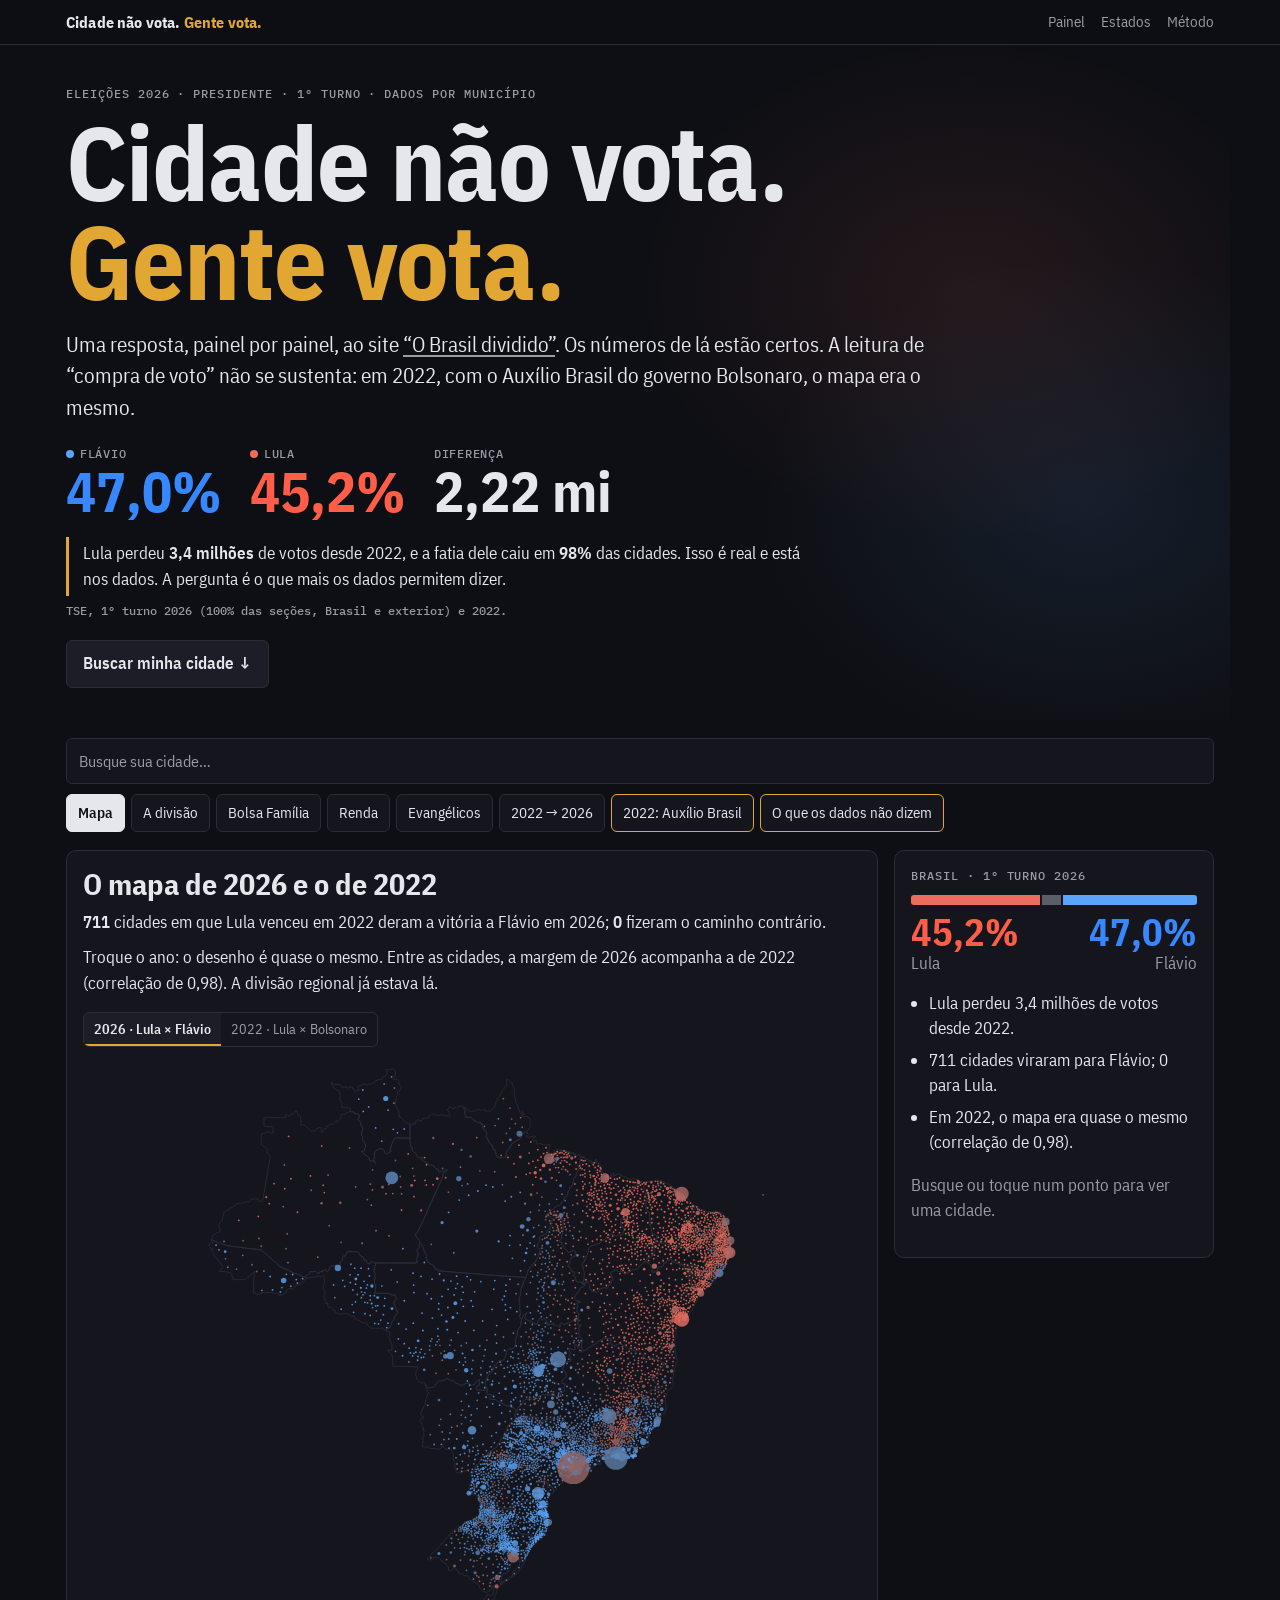
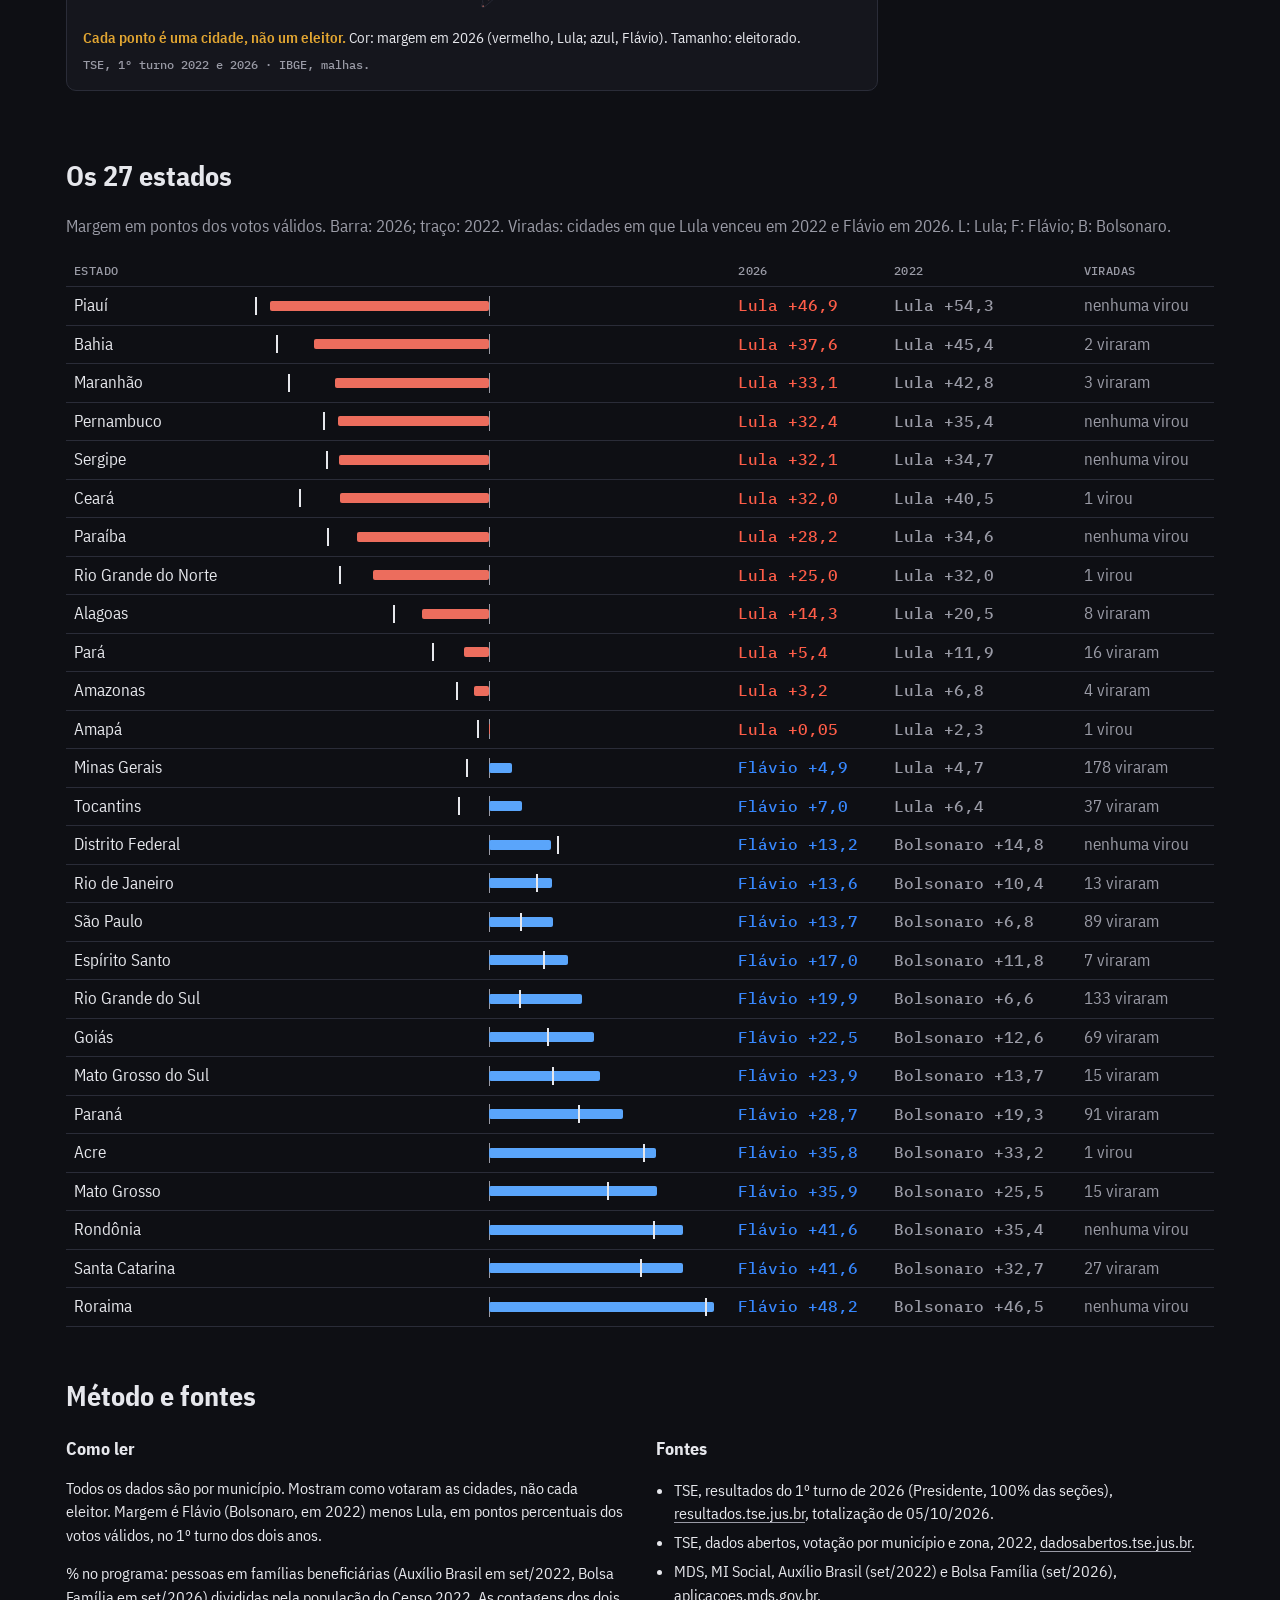
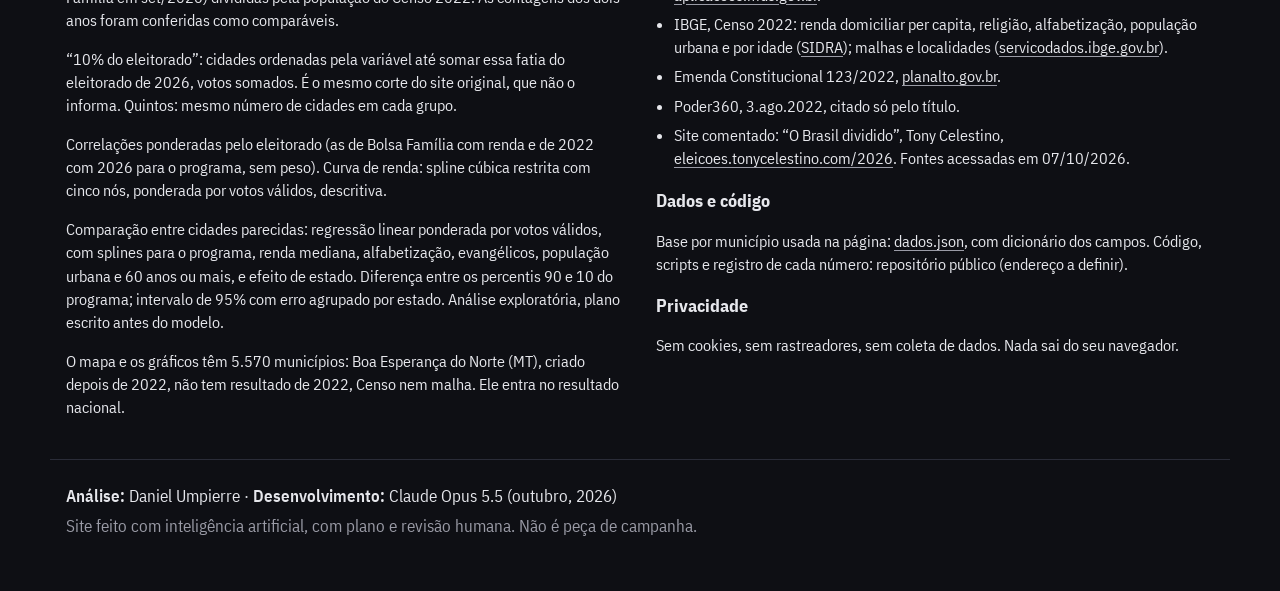
==== index.html @ fec9f86c "Site Eleições 2026 (rodada 3) Co-Authored-By: Claude Opus 5.5 <noreply@anthropic.com>" ====
<!doctype html>
<html lang="pt-BR">
<head>
<meta charset="utf-8">
<meta name="viewport" content="width=device-width, initial-scale=1">
<title>Cidade não vota. Gente vota. · Eleições 2026</title>
<meta name="description" content="Resposta, painel por painel, ao site “O Brasil dividido”: os mesmos dados oficiais por município, com 2022, renda e incerteza. Cada ponto é uma cidade, não um eleitor.">
<meta property="og:title" content="Cidade não vota. Gente vota.">
<meta property="og:description" content="Em 2022, com o Auxílio Brasil do governo Bolsonaro, o mapa era o mesmo. Dados oficiais por município: TSE, MDS, IBGE.">
<meta property="og:type" content="website">
<meta property="og:url" content="https://eleicoes.danielumpierre.com/">
<meta name="theme-color" content="#0e0f14">
<link rel="icon" href="data:image/svg+xml,%3Csvg xmlns='http://www.w3.org/2000/svg' viewBox='0 0 32 32'%3E%3Crect width='32' height='32' rx='6' fill='%230e0f14'/%3E%3Ccircle cx='11' cy='16' r='6' fill='%23ec6d5d'/%3E%3Ccircle cx='21' cy='16' r='6' fill='%235aa5fb'/%3E%3C/svg%3E">
<style>
@font-face{font-family:'Plex Cond';font-weight:400;font-style:normal;font-display:swap;src:url([data-uri]) format('woff2')}
@font-face{font-family:'Plex Cond';font-weight:600;font-style:normal;font-display:swap;src:url([data-uri]) format('woff2')}
@font-face{font-family:'Plex Cond';font-weight:700;font-style:normal;font-display:swap;src:url([data-uri]) format('woff2')}
@font-face{font-family:'Plex Mono';font-weight:500;font-style:normal;font-display:swap;src:url([data-uri]) format('woff2')}
:root{
  --bg:#0e0f14; --bg2:#15161d; --bg3:#1c1d26; --borda:#2a2c38;
  --txt:#e6e7ec; --sec:#9a9ba6;
  --lula:#fe5d48; --pl:#3788ff; --lula-pt:#ec6d5d; --pl-pt:#5aa5fb; --neutro:#5b5d68;
  --ambar:#e2a632; --foco:#e2a632;
  --sans:'Plex Cond','IBM Plex Sans Condensed','Arial Narrow',system-ui,sans-serif;
  --mono:'Plex Mono','IBM Plex Mono',ui-monospace,monospace;
  --larg:1180px;
  color-scheme:dark;
}
*{box-sizing:border-box}
[hidden]{display:none!important}
html{scroll-behavior:smooth;scroll-padding-top:64px}
body{margin:0;background:var(--bg);color:var(--txt);font-family:var(--sans);font-size:17px;line-height:1.5;-webkit-text-size-adjust:100%}
a{color:var(--txt);text-decoration-color:var(--sec);text-underline-offset:3px}
a:hover{text-decoration-color:var(--txt)}
:focus-visible{outline:2px solid var(--foco);outline-offset:2px}
.vh{position:absolute!important;width:1px;height:1px;overflow:hidden;clip:rect(0 0 0 0);white-space:nowrap}
.pular{position:absolute;left:-999px;top:8px;background:var(--bg3);padding:8px 12px;z-index:50}
.pular:focus{left:8px}
.sec{color:var(--sec)}
.pequeno{font-size:14px}
.c-lula{color:var(--lula)} .c-pl{color:var(--pl)}
.num{font-family:var(--mono);font-variant-numeric:tabular-nums;font-size:.92em}
b{font-weight:600}

/* topo */
.topo{position:sticky;top:0;z-index:20;background:rgba(14,15,20,.94);backdrop-filter:blur(6px);border-bottom:1px solid var(--borda)}
.topo-in{max-width:var(--larg);margin:0 auto;padding:10px 16px;display:flex;justify-content:space-between;align-items:center;gap:12px}
.marca{font-weight:700;text-decoration:none;font-size:16px;letter-spacing:.01em}
.marca span{color:var(--ambar)}
.topo nav{display:flex;gap:16px;font-size:15px}
.topo nav a{text-decoration:none;color:var(--sec)}
.topo nav a:hover{color:var(--txt)}

/* hero */
.hero{max-width:var(--larg);margin:0 auto;padding:40px 16px 32px;position:relative}
.hero::before{content:"";position:absolute;inset:-40px 0 0;z-index:-1;pointer-events:none;
  background:radial-gradient(40% 50% at 78% 40%,rgba(236,109,93,.10),transparent 70%),radial-gradient(40% 50% at 88% 70%,rgba(90,165,251,.10),transparent 70%)}
.kicker{font-family:var(--mono);font-size:12px;letter-spacing:.08em;text-transform:uppercase;color:var(--sec);margin:0 0 10px}
h1{font-size:clamp(46px,11vw,104px);line-height:.95;margin:0 0 18px;font-weight:700;letter-spacing:-.01em}
h1 span{color:var(--ambar)}
.sub{font-size:clamp(17px,2.2vw,21px);max-width:44em;margin:0 0 22px}
.placar{display:flex;gap:28px;flex-wrap:wrap;margin:0 0 14px}
.placar .rot{display:flex;align-items:center;gap:6px;font-family:var(--mono);font-size:12px;letter-spacing:.06em;text-transform:uppercase;color:var(--sec)}
.placar .v{display:block;font-size:clamp(36px,7vw,56px);font-weight:700;line-height:1;font-variant-numeric:tabular-nums}
.pt{display:inline-block;width:8px;height:8px;border-radius:50%}
.pt.lula{background:var(--lula-pt)} .pt.pl{background:var(--pl-pt)}
.reconhece{max-width:44em;border-left:3px solid var(--ambar);padding:4px 0 4px 14px;margin:18px 0 6px}
.fonte{font-family:var(--mono);font-size:12px;color:var(--sec);margin:6px 0 0}
.botao{display:inline-block;margin-top:20px;background:var(--bg3);border:1px solid var(--borda);padding:10px 16px;border-radius:6px;text-decoration:none;font-weight:600}
.botao:hover{border-color:var(--sec)}

/* painel */
.painel{max-width:var(--larg);margin:0 auto;padding:8px 16px 40px}
.controles{display:flex;flex-direction:column;gap:10px;background:var(--bg);padding:10px 0}
.busca{position:relative}
.busca input{width:100%;background:var(--bg2);border:1px solid var(--borda);color:var(--txt);font:inherit;font-size:16px;padding:10px 12px;border-radius:6px}
.busca input::placeholder{color:var(--sec)}
#sugestoes{position:absolute;left:0;right:0;top:100%;margin:4px 0 0;padding:4px;list-style:none;background:var(--bg3);border:1px solid var(--borda);border-radius:6px;z-index:30;max-height:320px;overflow:auto}
#sugestoes li{padding:8px 10px;border-radius:4px;cursor:pointer;display:flex;justify-content:space-between;gap:8px}
#sugestoes li[aria-selected=true],#sugestoes li:hover{background:var(--borda)}
#sugestoes .uf{color:var(--sec);font-family:var(--mono);font-size:13px}
.lentes{display:flex;gap:6px;overflow-x:auto;scrollbar-width:none;padding-bottom:2px}
.lentes::-webkit-scrollbar{display:none}
.lentes button{flex:none;background:var(--bg2);border:1px solid var(--borda);color:var(--txt);font:inherit;font-size:15px;padding:7px 11px;border-radius:6px;cursor:pointer;white-space:nowrap}
.lentes button[aria-selected=true]{background:var(--txt);color:var(--bg);border-color:var(--txt);font-weight:600}
.lentes button.novo:not([aria-selected=true]){border-color:var(--ambar)}
.palco{display:grid;grid-template-columns:1fr;gap:16px;margin-top:6px}
.graf{background:var(--bg2);border:1px solid var(--borda);border-radius:10px;padding:16px;min-width:0}
.lente-texto h2{font-size:clamp(22px,3.2vw,30px);line-height:1.15;margin:0 0 8px}
.lente-texto p{margin:0 0 10px;max-width:46em}
.nota{font-size:15px;color:var(--sec)}
.lente-mais{margin-top:10px}
.lente-mais p{margin:0 0 10px;max-width:46em}
.ab{display:none}
.alternar{display:inline-flex;border:1px solid var(--borda);border-radius:6px;overflow:hidden;margin:6px 0 4px;flex-wrap:wrap}
.alternar button{background:transparent;border:0;color:var(--sec);font:inherit;font-size:14px;padding:6px 10px;cursor:pointer}
.alternar button[aria-pressed=true]{background:var(--bg3);color:var(--txt);font-weight:600;box-shadow:inset 0 -2px 0 var(--ambar)}
.canvas-caixa{position:relative;margin-top:8px}
#cv{display:block;width:100%;touch-action:manipulation;cursor:crosshair}
.dica{position:absolute;pointer-events:none;background:var(--bg3);border:1px solid var(--borda);border-radius:6px;padding:6px 9px;font-size:14px;line-height:1.3;max-width:220px;z-index:5;box-shadow:0 4px 14px rgba(0,0,0,.4)}
.dica .n{font-weight:600} .dica .s{color:var(--sec);font-family:var(--mono);font-size:12px}
.ressalva{margin:8px 0 2px;font-size:15px}
.ressalva b{color:var(--ambar);font-weight:600}
.extra{border-top:1px solid var(--borda);margin-top:16px;padding-top:12px}
.extra h3,.metodo h3{font-size:18px;margin:12px 0 8px}

/* ficha */
.ficha{background:var(--bg2);border:1px solid var(--borda);border-radius:10px;padding:16px;align-self:start}
.barra-res{display:flex;height:10px;border-radius:3px;overflow:hidden;gap:2px;margin:6px 0 8px;background:var(--bg2)}
.barra-res i{display:block;height:100%}
.b-lula{background:var(--lula-pt)} .b-pl{background:var(--pl-pt)} .b-out{background:var(--neutro);flex:1}
.res2{display:flex;justify-content:space-between;align-items:baseline}
.grande{font-size:38px;font-weight:700;line-height:1;font-variant-numeric:tabular-nums}
.fatos{padding-left:18px;margin:14px 0}
.fatos li{margin-bottom:6px}
.ficha h2{font-size:30px;line-height:1.05;margin:0}
.ficha .fechar{float:right;background:transparent;border:1px solid var(--borda);color:var(--txt);border-radius:6px;width:34px;height:34px;font-size:18px;cursor:pointer}
.ficha .bloco{border-top:1px solid var(--borda);margin-top:12px;padding-top:10px}
.ficha .linha{display:flex;justify-content:space-between;gap:10px;margin:4px 0}
.ficha .linha .num{white-space:nowrap}
.ficha .perc{display:block;font-size:13px;color:var(--sec)}
.ficha .pareca{list-style:none;padding:0;margin:6px 0}
.ficha .pareca li{display:flex;justify-content:space-between;gap:8px;padding:3px 0}
.ficha .pareca .num{white-space:nowrap}
.ficha .pareca button{background:none;border:0;color:var(--txt);font:inherit;padding:0;text-decoration:underline;text-decoration-color:var(--sec);text-underline-offset:3px;cursor:pointer;text-align:left}
.ficha .acoes{display:flex;gap:8px;margin-top:12px;flex-wrap:wrap}
.ficha .acoes a,.ficha .acoes button{background:var(--bg3);border:1px solid var(--borda);color:var(--txt);font:inherit;font-size:14px;padding:7px 10px;border-radius:6px;text-decoration:none;cursor:pointer}

/* exemplo ilustrativo */
.ilustra{display:grid;grid-template-columns:1fr 1fr;gap:16px;max-width:520px}
.ilustra figure{margin:0}
.ilustra figcaption{font-family:var(--mono);font-size:13px;color:var(--sec);text-align:center;margin-top:4px}
.leg-ilustra{grid-column:1/-1;display:flex;gap:16px;flex-wrap:wrap;font-size:14px;margin:0}
.leg-ilustra span{display:inline-flex;align-items:center;gap:6px}
.q{display:inline-block;width:12px;height:12px;border-radius:2px}
.q-lula{background:var(--lula-pt)} .q-out{background:var(--neutro)} .q-rec{border:2px solid var(--ambar)}

/* quintis e EC */
.tabela-rolar{overflow-x:auto}
table{border-collapse:collapse;width:100%}
th,td{text-align:left;padding:6px 8px;border-bottom:1px solid var(--borda);font-weight:400;vertical-align:middle}
thead th{font-family:var(--mono);font-size:12px;color:var(--sec);text-transform:uppercase;letter-spacing:.04em}
.quintis td{min-width:120px}
.qb{display:flex;height:8px;gap:2px;margin:2px 0 4px;background:var(--neutro);border-radius:2px;overflow:hidden}
.qb span{display:block;height:100%}
.qb-l{background:var(--lula-pt)} .qb-o{background:var(--pl-pt);margin-left:auto}
.manchete{margin:8px 0 14px;padding:10px 14px;border-left:3px solid var(--sec);background:var(--bg3);border-radius:0 6px 6px 0}
.manchete p{margin:0;font-size:19px;font-weight:600}
.manchete cite{font-style:normal;font-size:13px;color:var(--sec)}
.ec{display:flex;flex-direction:column;gap:6px}
.ec-l{display:grid;grid-template-columns:minmax(120px,190px) 1fr auto;gap:10px;align-items:center;font-size:15px}
.ec-b{height:14px;background:var(--bg3);border-radius:2px}
.ec-b i{display:block;height:100%;background:var(--pl-pt);border-radius:0 4px 4px 0}
.ec-total{margin:10px 0 0}

/* contrastes */
.contrastes{padding:4px 0}
.ct-tit{font-weight:600;margin:0 0 10px}
.ct-l{display:grid;grid-template-columns:150px 1fr 150px;gap:10px;align-items:center;padding:8px 0;border-bottom:1px solid var(--borda)}
.ct-r{font-size:15px;line-height:1.2}
.ct-g{position:relative;height:22px}
.ct-g::before{content:"";position:absolute;left:0;right:0;top:50%;border-top:1px solid var(--borda)}
.ct-ic{position:absolute;top:50%;height:6px;margin-top:-3px;background:var(--neutro);border-radius:3px}
.ct-pt{position:absolute;top:50%;width:14px;height:14px;margin:-7px 0 0 -7px;border-radius:50%;background:var(--sec);border:2px solid var(--bg2)}
.ct-aj .ct-ic{background:rgba(226,166,50,.45)} .ct-aj .ct-pt{background:var(--ambar)}
.ct-eixo{position:relative;height:30px;margin-left:160px;margin-right:160px;font-family:var(--mono);font-size:12px;color:var(--sec)}
.ct-eixo span{position:absolute;top:6px;transform:translateX(-50%);white-space:nowrap}
.ct-zero{position:absolute;top:0;bottom:0;border-left:1px dashed var(--sec)}
.nao-diz li{margin-bottom:6px}

/* estados */
.estados,.metodo{max-width:var(--larg);margin:0 auto;padding:24px 16px}
.estados h2,.metodo h2{font-size:28px;margin:0 0 6px}
.tab-uf th[scope=row]{white-space:nowrap}
.tab-uf tr{cursor:pointer}
.tab-uf tr:hover th,.tab-uf tr:hover td{background:var(--bg2)}
.uf-barra{width:42%;min-width:140px}
.eixo{position:relative;display:block;height:14px}
.eixo::before{content:"";position:absolute;left:50%;top:-3px;bottom:-3px;border-left:1px solid var(--sec)}
.eixo i{position:absolute;top:2px;height:10px;border-radius:2px}
.eixo b{position:absolute;top:-2px;width:2px;height:18px;background:var(--txt);margin-left:-1px}
.metodo .cols{display:grid;grid-template-columns:1fr;gap:12px 32px}
.metodo p,.metodo li{font-size:15.5px}
.fontes{padding-left:18px}
.fontes li{margin-bottom:6px}
.rodape{max-width:var(--larg);margin:0 auto;padding:20px 16px 48px;border-top:1px solid var(--borda)}
.rodape p{margin:4px 0}

@media (min-width:900px){
  .palco{grid-template-columns:minmax(0,1fr) 320px}
  .ficha{position:sticky;top:150px}
  .metodo .cols{grid-template-columns:1fr 1fr}
  .lentes{flex-wrap:wrap;overflow:visible}
  .controles{position:sticky;top:45px;z-index:10}
}
@media (max-width:560px){
  body{font-size:16px}
  .graf,.ficha{padding:12px}
  .ct-l{grid-template-columns:96px 1fr;}
  .ct-l>.num{grid-column:2}
  .ct-eixo{margin-left:106px;margin-right:0}
  .ec-l{grid-template-columns:1fr auto}
  .ec-b{grid-column:1/-1;order:3}
  .placar{gap:18px}
  .topo nav a:first-child{display:none}
  .tab-uf .lg{display:none} .tab-uf .ab{display:inline}
  .tab-uf th,.tab-uf td{padding:6px 4px}
  .tab-uf .uf-barra{width:26%;min-width:70px}
  .tab-uf td.num{white-space:nowrap}
  .tab-uf th[scope=row]{white-space:normal}
}
@media (prefers-reduced-motion:reduce){*{scroll-behavior:auto!important;transition:none!important;animation:none!important}}

</style>
</head>
<body>
<a class="pular" href="#painel">Pular para o painel</a>
<header class="topo">
  <div class="topo-in">
    <a class="marca" href="#">Cidade não vota. <span>Gente vota.</span></a>
    <nav aria-label="Seções"><a href="#painel">Painel</a><a href="#estados">Estados</a><a href="#metodo">Método</a></nav>
  </div>
</header>

<main>
<section class="hero" aria-labelledby="titulo">
  <p class="kicker">Eleições 2026 · Presidente · 1º turno · dados por município</p>
  <h1 id="titulo">Cidade não vota.<br><span>Gente vota.</span></h1>
  <p class="sub">Uma resposta, painel por painel, ao site <a href="https://eleicoes.tonycelestino.com/2026/" rel="noopener">“O Brasil dividido”</a>. Os números de lá estão certos. A leitura de “compra de voto” não se sustenta: em 2022, com o Auxílio Brasil do governo Bolsonaro, o mapa era o mesmo.</p>
  <div class="placar" role="group" aria-label="Resultado nacional do 1º turno de 2026">
    <div><span class="rot"><i class="pt pl"></i>Flávio</span><span class="v c-pl">47,0%</span></div>
    <div><span class="rot"><i class="pt lula"></i>Lula</span><span class="v c-lula">45,2%</span></div>
    <div><span class="rot">Diferença</span><span class="v">2,22 mi</span></div>
  </div>
  <p class="reconhece">Lula perdeu <b>3,4 milhões</b> de votos desde 2022, e a fatia dele caiu em <b>98%</b> das cidades. Isso é real e está nos dados. A pergunta é o que mais os dados permitem dizer.</p>
  <p class="fonte">TSE, 1º turno 2026 (100% das seções, Brasil e exterior) e 2022.</p>
  <a class="botao" href="#painel" data-foco-busca>Buscar minha cidade ↓</a>
</section>

<section id="painel" class="painel" aria-label="Painel por município">
  <div class="controles">
    <div class="busca" role="search">
      <label for="q" class="vh">Buscar cidade</label>
      <input id="q" type="search" placeholder="Busque sua cidade…" autocomplete="off" role="combobox" aria-expanded="false" aria-controls="sugestoes" aria-autocomplete="list">
      <ul id="sugestoes" role="listbox" hidden></ul>
    </div>
    <div class="lentes" role="tablist" aria-label="Painéis">
      <button role="tab" id="t-mapa" aria-controls="p-graf" data-lente="mapa" aria-selected="true">Mapa</button>
      <button role="tab" id="t-divisao" aria-controls="p-graf" data-lente="divisao" aria-selected="false" tabindex="-1">A divisão</button>
      <button role="tab" id="t-bf" aria-controls="p-graf" data-lente="bf" aria-selected="false" tabindex="-1">Bolsa Família</button>
      <button role="tab" id="t-renda" aria-controls="p-graf" data-lente="renda" aria-selected="false" tabindex="-1">Renda</button>
      <button role="tab" id="t-ev" aria-controls="p-graf" data-lente="ev" aria-selected="false" tabindex="-1">Evangélicos</button>
      <button role="tab" id="t-d22" aria-controls="p-graf" data-lente="d22" aria-selected="false" tabindex="-1">2022 → 2026</button>
      <button role="tab" id="t-ab22" aria-controls="p-graf" data-lente="ab22" aria-selected="false" tabindex="-1" class="novo">2022: Auxílio Brasil</button>
      <button role="tab" id="t-ajuste" aria-controls="p-graf" data-lente="ajuste" aria-selected="false" tabindex="-1" class="novo">O que os dados não dizem</button>
    </div>
  </div>

  <div class="palco">
    <div class="graf" id="p-graf" role="tabpanel" aria-labelledby="t-mapa">

      <div class="lente-texto" data-lente="mapa">
        <h2>O mapa de 2026 e o de 2022</h2>
        <p><b>711</b> cidades em que Lula venceu em 2022 deram a vitória a Flávio em 2026; <b>0</b> fizeram o caminho contrário.</p>
        <p>Troque o ano: o desenho é quase o mesmo. Entre as cidades, a margem de 2026 acompanha a de 2022 (correlação de 0,98). A divisão regional já estava lá.</p>
      </div>
      <div class="lente-texto" data-lente="divisao" hidden>
        <h2>Contar cidades exagera a distância</h2>
        <p>Contando cidades, 7,6% (426) ficaram a menos de 5 pontos do empate. Contando votos válidos, foram 16,3%.</p>
      </div>
      <div class="lente-texto" data-lente="bf" hidden>
        <h2>Cidades com mais Bolsa Família: mais Lula</h2>
        <p>Nas cidades que reúnem os 10% do eleitorado com mais Bolsa Família (a partir de 50% da população no programa), Lula teve <b>68,1%</b> dos votos válidos. Na ponta oposta (até 9%), Flávio teve <b>63,5%</b>.</p>
      </div>
      <div class="lente-texto" data-lente="renda" hidden>
        <h2>Renda: a relação não é uma reta</h2>
        <p>Nas cidades que reúnem os 10% do eleitorado de menor renda (média até R$ 730 por pessoa), Lula teve <b>69,5%</b>. Nos 10% de maior renda (a partir de R$ 2.710), Flávio teve <b>46,7%</b>.</p>
      </div>
      <div class="lente-texto" data-lente="ev" hidden>
        <h2>Evangélicos: uma associação mais fraca</h2>
        <p>Nas cidades que reúnem os 10% do eleitorado com menos evangélicos (até 15% da população), Lula teve <b>60,6%</b>. Nos 10% com mais (a partir de 38%), Flávio teve <b>54,3%</b>.</p>
      </div>
      <div class="lente-texto" data-lente="d22" hidden>
        <h2>De 2022 para 2026, quase todo o país andou na mesma direção</h2>
        <p>Acima da diagonal, a cidade andou para o PL: 99% delas. A margem nacional andou 7,1 pontos. Lula perdeu 3,4 milhões de votos e a fatia dele caiu em 98% das cidades e em 25 de 27 estados.</p>
      </div>
      <div class="lente-texto" data-lente="ab22" hidden>
        <h2>Em 2022, o programa era do governo Bolsonaro</h2>
        <p>O Auxílio Brasil foi ampliado a menos de três meses da eleição. A Emenda Constitucional 123/2022 liberou <b>R$ 41,25 bi</b> fora do teto de gastos, inclusive R$ 200 a mais por mês para cada família do programa.</p>
        <p>O desenho foi o mesmo de 2026. No quinto de cidades com menos beneficiários, Bolsonaro teve <b class="c-pl">54,4%</b> e Lula 36,0%. No quinto com mais, Lula teve <b class="c-lula">73,3%</b> e Bolsonaro 21,9%.</p>
      </div>
      <div class="lente-texto" data-lente="ajuste" hidden>
        <h2>O que os dados não dizem</h2>
        <p>Comparamos cidades com muito e com pouco programa (percentis 90 e 10), primeiro só dentro do mesmo estado e depois entre cidades parecidas em renda, alfabetização, religião, urbanização e idade.</p>
        <p>A diferença de margem cai 34% em 2026 (de −48 para −32 pontos) e 38% em 2022 (de −54 para −34). Diminui, mas não some. E é quase a mesma com o programa de Bolsonaro e com o de Lula.</p>
      </div>

      <div class="alternar" data-para="mapa" role="group" aria-label="Ano do mapa">
        <button data-v="26" aria-pressed="true">2026 · Lula × Flávio</button><button data-v="22" aria-pressed="false">2022 · Lula × Bolsonaro</button>
      </div>
      <div class="alternar" data-para="divisao" role="group" aria-label="Unidade do histograma" hidden>
        <button data-v="cid" aria-pressed="true">Contar cidades</button><button data-v="vot" aria-pressed="false">Contar votos válidos</button>
      </div>
      <div class="alternar" data-para="bf" role="group" aria-label="Eixo horizontal" hidden>
        <button data-v="bf" aria-pressed="true">% no Bolsa Família</button><button data-v="rd" aria-pressed="false">Renda média por pessoa</button>
      </div>
      <div class="alternar" data-para="ab22" role="group" aria-label="Ano do programa" hidden>
        <button data-v="22" aria-pressed="true">2022 · Auxílio Brasil</button><button data-v="26" aria-pressed="false">2026 · Bolsa Família</button>
      </div>

      <div class="canvas-caixa">
        <canvas id="cv" role="img" aria-label="Mapa de pontos: cada ponto é um município, colorido pela margem de 2026."></canvas>
        <div class="dica" id="dica" hidden></div>
        <div class="contrastes" data-lente="ajuste" hidden>
          <p class="ct-tit">Diferença de margem (PL − Lula, pontos) entre cidades com muito e com pouco programa, com intervalo de confiança de 95%</p>
          <div class="ct-l " data-est="-54.1" data-li="-62.7" data-ls="-45.5"><span class="ct-r">2022 · Auxílio Brasil<br><span class="sec">só o estado</span></span><span class="ct-g" aria-hidden="true"><i class="ct-ic"></i><b class="ct-pt"></b></span><span class="num">−54 <span class="sec">(−63 a −46)</span></span></div>
<div class="ct-l ct-aj" data-est="-33.7" data-li="-43.0" data-ls="-24.5"><span class="ct-r">2022 · Auxílio Brasil<br><span class="sec">cidades parecidas</span></span><span class="ct-g" aria-hidden="true"><i class="ct-ic"></i><b class="ct-pt"></b></span><span class="num">−34 <span class="sec">(−43 a −25)</span></span></div>
<div class="ct-l " data-est="-48.1" data-li="-58.0" data-ls="-38.1"><span class="ct-r">2026 · Bolsa Família<br><span class="sec">só o estado</span></span><span class="ct-g" aria-hidden="true"><i class="ct-ic"></i><b class="ct-pt"></b></span><span class="num">−48 <span class="sec">(−58 a −38)</span></span></div>
<div class="ct-l ct-aj" data-est="-31.8" data-li="-44.4" data-ls="-19.2"><span class="ct-r">2026 · Bolsa Família<br><span class="sec">cidades parecidas</span></span><span class="ct-g" aria-hidden="true"><i class="ct-ic"></i><b class="ct-pt"></b></span><span class="num">−32 <span class="sec">(−44 a −19)</span></span></div>
          <div class="ct-eixo" aria-hidden="true"></div>
          <p class="sec pequeno">Valores negativos: margem mais favorável a Lula nas cidades com mais programa. Faixas com erro agrupado por estado, a forma mais conservadora; elas são largas porque cidades do mesmo estado se parecem.</p>
        </div>
      </div>
      <p class="ressalva"><b>Cada ponto é uma cidade, não um eleitor.</b> <span id="legenda-lente">Cor: margem em 2026 (vermelho, Lula; azul, Flávio). Tamanho: eleitorado.</span></p>
      <p class="fonte" id="fonte-lente">TSE, 1º turno 2022 e 2026.</p>
      <div class="lente-mais" data-lente="divisao" hidden>
        <p>Metade das cidades (52,8%) tem menos de 10 mil eleitores e soma 10% dos votos válidos. No histograma por cidade, cada uma vale um ponto, igual a São Paulo. Troque para votos e os “dois morros” ficam menos separados.</p>
      </div>
      <div class="lente-mais" data-lente="bf" hidden>
        <p>Entre as cidades, Bolsa Família e renda andam juntos: correlação de <b>−0,91</b>. Troque o eixo para a renda e o desenho quase não muda.</p>
        <p class="nota">Isso não quer dizer que o programa seja só um retrato da renda: com dados por cidade não dá para separar um do outro (veja “O que os dados não dizem”). 19 cidades passam de 80% e 1 passa de 100% (máximo de 100,6%), porque as pessoas no programa vêm do CadÚnico de set/2026 e a população vem do Censo 2022. O eixo vai até o fim, sem esconder essas cidades.</p>
      </div>
      <div class="lente-mais" data-lente="renda" hidden>
        <p>A curva mostra a margem esperada para cada nível de renda. A vantagem de Flávio é maior perto de R$ 1.700 por pessoa (+19 pontos) e diminui nas cidades mais ricas (+11 no fim da curva). Separar “cidades pobres” e “cidades ricas” em dois grupos esconde essa curva.</p>
      </div>
      <div class="lente-mais" data-lente="ev" hidden>
        <p>A nuvem é larga: a correlação com a margem é de 0,41, contra −0,74 para o Bolsa Família e 0,59 para a renda. O dado da cidade não diz nada sobre o voto de cada pessoa evangélica.</p>
      </div>
      <div class="lente-mais" data-lente="d22" hidden>
        <p>Os pontos ficam colados à diagonal: a ordem das cidades quase não mudou (correlação de 0,98). Mudou o nível, e mudou também nas cidades com mais Bolsa Família: no quinto de cidades com mais beneficiários, 97% andaram para o PL.</p>
      </div>
      <div class="lente-mais" data-lente="ab22" hidden>
        <p>Correlação entre a % da população no programa e a margem: −0,75 em 2022 e −0,74 em 2026. Se benefício comprasse voto, essas cidades teriam ido para Bolsonaro em 2022.</p>
      </div>

      <div class="extra" data-lente="divisao" hidden>
        <h3>Exemplo ilustrativo: duas cidades de 100 pessoas</h3>
        <p>Nas duas, 57 pessoas recebem o benefício e 89 votam em Lula, os números de Bonfim do Piauí (57,1% e 88,7%) arredondados. Na primeira, todas as que recebem votam em Lula. Na segunda, os 11 votos que não foram para Lula vêm de quem recebe. No gráfico, as duas cidades são o mesmo ponto. O dado da cidade não diz qual das duas é a verdadeira.</p>
        <div class="ilustra" data-recebe="57" data-lula="89" data-ilustrativo>
          <figure><svg data-caso="1" viewBox="0 0 100 100" role="img" aria-label="Cidade 1 do exemplo"></svg><figcaption>Cidade 1</figcaption></figure>
          <figure><svg data-caso="2" viewBox="0 0 100 100" role="img" aria-label="Cidade 2 do exemplo"></svg><figcaption>Cidade 2</figcaption></figure>
          <p class="leg-ilustra"><span><i class="q q-lula"></i>vota em Lula</span><span><i class="q q-out"></i>outro voto</span><span><i class="q q-rec"></i>recebe o benefício</span></p>
        </div>
      </div>

      <div class="extra" data-lente="ab22" hidden>
        <h3>Votos por quinto de cidades, do menor ao maior % da população no programa</h3>
        <div class="tabela-rolar">
        <table class="quintis">
          <thead><tr><th scope="col">Quinto</th><th scope="col">2022: % no Auxílio Brasil</th><th scope="col">Lula × Bolsonaro</th><th scope="col">2026: % no Bolsa Família</th><th scope="col">Lula × Flávio</th></tr></thead>
          <tbody>
          <tr><th scope="row">Q1<span class="sec"> menos programa</span></th><td class="num sec">1%–15%</td><td><div class="qb"><span class="qb-l" data-v="36,0%"></span><span class="qb-o" data-v="54,4%"></span></div><span class="num c-lula">36,0%</span> <span class="num c-pl">54,4%</span></td><td class="num sec">0%–13%</td><td><div class="qb"><span class="qb-l" data-v="31,2%"></span><span class="qb-o" data-v="59,3%"></span></div><span class="num c-lula">31,2%</span> <span class="num c-pl">59,3%</span></td></tr>
<tr><th scope="row">Q2<span class="sec"> </span></th><td class="num sec">15%–25%</td><td><div class="qb"><span class="qb-l" data-v="43,6%"></span><span class="qb-o" data-v="46,6%"></span></div><span class="num c-lula">43,6%</span> <span class="num c-pl">46,6%</span></td><td class="num sec">13%–21%</td><td><div class="qb"><span class="qb-l" data-v="39,8%"></span><span class="qb-o" data-v="50,9%"></span></div><span class="num c-lula">39,8%</span> <span class="num c-pl">50,9%</span></td></tr>
<tr><th scope="row">Q3<span class="sec"> </span></th><td class="num sec">25%–41%</td><td><div class="qb"><span class="qb-l" data-v="51,1%"></span><span class="qb-o" data-v="41,1%"></span></div><span class="num c-lula">51,1%</span> <span class="num c-pl">41,1%</span></td><td class="num sec">21%–36%</td><td><div class="qb"><span class="qb-l" data-v="47,0%"></span><span class="qb-o" data-v="45,5%"></span></div><span class="num c-lula">47,0%</span> <span class="num c-pl">45,5%</span></td></tr>
<tr><th scope="row">Q4<span class="sec"> </span></th><td class="num sec">41%–57%</td><td><div class="qb"><span class="qb-l" data-v="66,7%"></span><span class="qb-o" data-v="27,8%"></span></div><span class="num c-lula">66,7%</span> <span class="num c-pl">27,8%</span></td><td class="num sec">36%–50%</td><td><div class="qb"><span class="qb-l" data-v="61,9%"></span><span class="qb-o" data-v="33,0%"></span></div><span class="num c-lula">61,9%</span> <span class="num c-pl">33,0%</span></td></tr>
<tr><th scope="row">Q5<span class="sec"> mais programa</span></th><td class="num sec">57%–102%</td><td><div class="qb"><span class="qb-l" data-v="73,3%"></span><span class="qb-o" data-v="21,9%"></span></div><span class="num c-lula">73,3%</span> <span class="num c-pl">21,9%</span></td><td class="num sec">50%–101%</td><td><div class="qb"><span class="qb-l" data-v="68,1%"></span><span class="qb-o" data-v="27,9%"></span></div><span class="num c-lula">68,1%</span> <span class="num c-pl">27,9%</span></td></tr>
          </tbody>
        </table>
        </div>
        <p class="sec pequeno">Cada quinto tem o mesmo número de cidades; votos somados dentro do quinto.</p>
        <h3>O pacote de 2022 (EC 123/2022, art. 5º)</h3>
        <blockquote class="manchete"><p>“Governo Bolsonaro pagará R$ 12,6 bi em benefícios até eleição”</p><cite>Título do Poder360, 3.ago.2022 (<a href="https://www.poder360.com.br/eleicoes/governo-bolsonaro-pagara-r-126-bi-em-beneficios-ate-eleicao/" rel="noopener">matéria</a>)</cite></blockquote>
        <div class="ec" role="list" aria-label="Limites de despesa da EC 123/2022 por medida">
          <div class="ec-l"><span class="ec-r">Auxílio Brasil</span><span class="ec-b"><i style="width:100.0%"></i></span><span class="num">R$ 26 bi</span></div>
<div class="ec-l"><span class="ec-r">Auxílio caminhoneiro</span><span class="ec-b"><i style="width:20.8%"></i></span><span class="num">R$ 5,4 bi</span></div>
<div class="ec-l"><span class="ec-r">Etanol (ajuda aos estados)</span><span class="ec-b"><i style="width:14.6%"></i></span><span class="num">R$ 3,8 bi</span></div>
<div class="ec-l"><span class="ec-r">Transporte grátis de idosos</span><span class="ec-b"><i style="width:9.6%"></i></span><span class="num">R$ 2,5 bi</span></div>
<div class="ec-l"><span class="ec-r">Auxílio taxista</span><span class="ec-b"><i style="width:7.7%"></i></span><span class="num">R$ 2 bi</span></div>
<div class="ec-l"><span class="ec-r">Auxílio Gás</span><span class="ec-b"><i style="width:4.0%"></i></span><span class="num">R$ 1,05 bi</span></div>
<div class="ec-l"><span class="ec-r">Alimenta Brasil</span><span class="ec-b"><i style="width:1.9%"></i></span><span class="num">R$ 0,5 bi</span></div>
        </div>
        <p class="ec-total">Total: <b>R$ 41,25 bi</b>, fora do teto de gastos (art. 120 do ADCT, incluído pela EC 123/2022).</p>
      </div>

      <div class="extra" data-lente="ajuste" hidden>
        <h3>Com dados por cidade, não dá para saber</h3>
        <ul class="nao-diz">
          <li>como votou quem recebe o benefício;</li>
          <li>se o benefício mudou o voto de alguém;</li>
          <li>se a associação vem do programa ou da pobreza que ele atende: as duas medidas andam juntas entre as cidades (correlação de −0,91 com a renda).</li>
        </ul>
        <p>O que os dados dizem: o mesmo desenho aparece com o programa de um governo e com o do outro. Uma explicação do tipo “quem recebe retribui a quem paga” previa o contrário em 2022.</p>
      </div>
    </div>

    <aside class="ficha" id="ficha" aria-live="polite">
      <div id="ficha-brasil">
        <p class="kicker">Brasil · 1º turno 2026</p>
        <div class="barra-res" aria-hidden="true" data-l="45,2%" data-f="47,0%"><i class="b-lula"></i><i class="b-out"></i><i class="b-pl"></i></div>
        <div class="res2"><span class="c-lula grande">45,2%</span><span class="c-pl grande">47,0%</span></div>
        <div class="res2 sec"><span>Lula</span><span>Flávio</span></div>
        <ul class="fatos">
          <li>Lula perdeu 3,4 milhões de votos desde 2022.</li>
          <li>711 cidades viraram para Flávio; 0 para Lula.</li>
          <li>Em 2022, o mapa era quase o mesmo (correlação de 0,98).</li>
        </ul>
        <p class="sec">Busque ou toque num ponto para ver uma cidade.</p>
      </div>
      <div id="ficha-cidade" hidden></div>
    </aside>
  </div>
</section>

<section id="estados" class="estados" aria-labelledby="t-estados">
  <h2 id="t-estados">Os 27 estados</h2>
  <p class="sec">Margem em pontos dos votos válidos. Barra: 2026; traço: 2022. Viradas: cidades em que Lula venceu em 2022 e Flávio em 2026. L: Lula; F: Flávio; B: Bolsonaro.</p>
  <div class="tabela-rolar">
  <table class="tab-uf">
    <thead><tr><th scope="col">Estado</th><th scope="col"><span class="vh">Barra</span></th><th scope="col">2026</th><th scope="col">2022</th><th scope="col">Viradas</th></tr></thead>
    <tbody>
<tr data-uf="pi" data-m26="-46.9" data-m22="-54.35"><th scope="row">Piauí</th><td class="uf-barra" aria-hidden="true"><span class="eixo"><i></i><b></b></span></td><td class="num c-lula"><span class="lg">Lula </span><span class="ab">L </span>+46,9</td><td class="num sec"><span class="lg">Lula </span><span class="ab">L </span>+54,3</td><td class="sec"><span class="lg">nenhuma virou</span><span class="ab num">0</span></td></tr>
<tr data-uf="ba" data-m26="-37.64" data-m22="-45.42"><th scope="row">Bahia</th><td class="uf-barra" aria-hidden="true"><span class="eixo"><i></i><b></b></span></td><td class="num c-lula"><span class="lg">Lula </span><span class="ab">L </span>+37,6</td><td class="num sec"><span class="lg">Lula </span><span class="ab">L </span>+45,4</td><td class="sec"><span class="lg">2 viraram</span><span class="ab num">2</span></td></tr>
<tr data-uf="ma" data-m26="-33.1" data-m22="-42.83"><th scope="row">Maranhão</th><td class="uf-barra" aria-hidden="true"><span class="eixo"><i></i><b></b></span></td><td class="num c-lula"><span class="lg">Lula </span><span class="ab">L </span>+33,1</td><td class="num sec"><span class="lg">Lula </span><span class="ab">L </span>+42,8</td><td class="sec"><span class="lg">3 viraram</span><span class="ab num">3</span></td></tr>
<tr data-uf="pe" data-m26="-32.42" data-m22="-35.35"><th scope="row">Pernambuco</th><td class="uf-barra" aria-hidden="true"><span class="eixo"><i></i><b></b></span></td><td class="num c-lula"><span class="lg">Lula </span><span class="ab">L </span>+32,4</td><td class="num sec"><span class="lg">Lula </span><span class="ab">L </span>+35,4</td><td class="sec"><span class="lg">nenhuma virou</span><span class="ab num">0</span></td></tr>
<tr data-uf="se" data-m26="-32.12" data-m22="-34.67"><th scope="row">Sergipe</th><td class="uf-barra" aria-hidden="true"><span class="eixo"><i></i><b></b></span></td><td class="num c-lula"><span class="lg">Lula </span><span class="ab">L </span>+32,1</td><td class="num sec"><span class="lg">Lula </span><span class="ab">L </span>+34,7</td><td class="sec"><span class="lg">nenhuma virou</span><span class="ab num">0</span></td></tr>
<tr data-uf="ce" data-m26="-32.01" data-m22="-40.53"><th scope="row">Ceará</th><td class="uf-barra" aria-hidden="true"><span class="eixo"><i></i><b></b></span></td><td class="num c-lula"><span class="lg">Lula </span><span class="ab">L </span>+32,0</td><td class="num sec"><span class="lg">Lula </span><span class="ab">L </span>+40,5</td><td class="sec"><span class="lg">1 virou</span><span class="ab num">1</span></td></tr>
<tr data-uf="pb" data-m26="-28.23" data-m22="-34.58"><th scope="row">Paraíba</th><td class="uf-barra" aria-hidden="true"><span class="eixo"><i></i><b></b></span></td><td class="num c-lula"><span class="lg">Lula </span><span class="ab">L </span>+28,2</td><td class="num sec"><span class="lg">Lula </span><span class="ab">L </span>+34,6</td><td class="sec"><span class="lg">nenhuma virou</span><span class="ab num">0</span></td></tr>
<tr data-uf="rn" data-m26="-24.98" data-m22="-31.96"><th scope="row">Rio Grande do Norte</th><td class="uf-barra" aria-hidden="true"><span class="eixo"><i></i><b></b></span></td><td class="num c-lula"><span class="lg">Lula </span><span class="ab">L </span>+25,0</td><td class="num sec"><span class="lg">Lula </span><span class="ab">L </span>+32,0</td><td class="sec"><span class="lg">1 virou</span><span class="ab num">1</span></td></tr>
<tr data-uf="al" data-m26="-14.28" data-m22="-20.45"><th scope="row">Alagoas</th><td class="uf-barra" aria-hidden="true"><span class="eixo"><i></i><b></b></span></td><td class="num c-lula"><span class="lg">Lula </span><span class="ab">L </span>+14,3</td><td class="num sec"><span class="lg">Lula </span><span class="ab">L </span>+20,5</td><td class="sec"><span class="lg">8 viraram</span><span class="ab num">8</span></td></tr>
<tr data-uf="pa" data-m26="-5.41" data-m22="-11.95"><th scope="row">Pará</th><td class="uf-barra" aria-hidden="true"><span class="eixo"><i></i><b></b></span></td><td class="num c-lula"><span class="lg">Lula </span><span class="ab">L </span>+5,4</td><td class="num sec"><span class="lg">Lula </span><span class="ab">L </span>+11,9</td><td class="sec"><span class="lg">16 viraram</span><span class="ab num">16</span></td></tr>
<tr data-uf="am" data-m26="-3.24" data-m22="-6.78"><th scope="row">Amazonas</th><td class="uf-barra" aria-hidden="true"><span class="eixo"><i></i><b></b></span></td><td class="num c-lula"><span class="lg">Lula </span><span class="ab">L </span>+3,2</td><td class="num sec"><span class="lg">Lula </span><span class="ab">L </span>+6,8</td><td class="sec"><span class="lg">4 viraram</span><span class="ab num">4</span></td></tr>
<tr data-uf="ap" data-m26="-0.05" data-m22="-2.26"><th scope="row">Amapá</th><td class="uf-barra" aria-hidden="true"><span class="eixo"><i></i><b></b></span></td><td class="num c-lula"><span class="lg">Lula </span><span class="ab">L </span>+0,05</td><td class="num sec"><span class="lg">Lula </span><span class="ab">L </span>+2,3</td><td class="sec"><span class="lg">1 virou</span><span class="ab num">1</span></td></tr>
<tr data-uf="mg" data-m26="4.91" data-m22="-4.69"><th scope="row">Minas Gerais</th><td class="uf-barra" aria-hidden="true"><span class="eixo"><i></i><b></b></span></td><td class="num c-pl"><span class="lg">Flávio </span><span class="ab">F </span>+4,9</td><td class="num sec"><span class="lg">Lula </span><span class="ab">L </span>+4,7</td><td class="sec"><span class="lg">178 viraram</span><span class="ab num">178</span></td></tr>
<tr data-uf="to" data-m26="7.02" data-m22="-6.39"><th scope="row">Tocantins</th><td class="uf-barra" aria-hidden="true"><span class="eixo"><i></i><b></b></span></td><td class="num c-pl"><span class="lg">Flávio </span><span class="ab">F </span>+7,0</td><td class="num sec"><span class="lg">Lula </span><span class="ab">L </span>+6,4</td><td class="sec"><span class="lg">37 viraram</span><span class="ab num">37</span></td></tr>
<tr data-uf="df" data-m26="13.2" data-m22="14.8"><th scope="row">Distrito Federal</th><td class="uf-barra" aria-hidden="true"><span class="eixo"><i></i><b></b></span></td><td class="num c-pl"><span class="lg">Flávio </span><span class="ab">F </span>+13,2</td><td class="num sec"><span class="lg">Bolsonaro </span><span class="ab">B </span>+14,8</td><td class="sec"><span class="lg">nenhuma virou</span><span class="ab num">0</span></td></tr>
<tr data-uf="rj" data-m26="13.6" data-m22="10.41"><th scope="row">Rio de Janeiro</th><td class="uf-barra" aria-hidden="true"><span class="eixo"><i></i><b></b></span></td><td class="num c-pl"><span class="lg">Flávio </span><span class="ab">F </span>+13,6</td><td class="num sec"><span class="lg">Bolsonaro </span><span class="ab">B </span>+10,4</td><td class="sec"><span class="lg">13 viraram</span><span class="ab num">13</span></td></tr>
<tr data-uf="sp" data-m26="13.73" data-m22="6.82"><th scope="row">São Paulo</th><td class="uf-barra" aria-hidden="true"><span class="eixo"><i></i><b></b></span></td><td class="num c-pl"><span class="lg">Flávio </span><span class="ab">F </span>+13,7</td><td class="num sec"><span class="lg">Bolsonaro </span><span class="ab">B </span>+6,8</td><td class="sec"><span class="lg">89 viraram</span><span class="ab num">89</span></td></tr>
<tr data-uf="es" data-m26="17.02" data-m22="11.83"><th scope="row">Espírito Santo</th><td class="uf-barra" aria-hidden="true"><span class="eixo"><i></i><b></b></span></td><td class="num c-pl"><span class="lg">Flávio </span><span class="ab">F </span>+17,0</td><td class="num sec"><span class="lg">Bolsonaro </span><span class="ab">B </span>+11,8</td><td class="sec"><span class="lg">7 viraram</span><span class="ab num">7</span></td></tr>
<tr data-uf="rs" data-m26="19.91" data-m22="6.6"><th scope="row">Rio Grande do Sul</th><td class="uf-barra" aria-hidden="true"><span class="eixo"><i></i><b></b></span></td><td class="num c-pl"><span class="lg">Flávio </span><span class="ab">F </span>+19,9</td><td class="num sec"><span class="lg">Bolsonaro </span><span class="ab">B </span>+6,6</td><td class="sec"><span class="lg">133 viraram</span><span class="ab num">133</span></td></tr>
<tr data-uf="go" data-m26="22.55" data-m22="12.64"><th scope="row">Goiás</th><td class="uf-barra" aria-hidden="true"><span class="eixo"><i></i><b></b></span></td><td class="num c-pl"><span class="lg">Flávio </span><span class="ab">F </span>+22,5</td><td class="num sec"><span class="lg">Bolsonaro </span><span class="ab">B </span>+12,6</td><td class="sec"><span class="lg">69 viraram</span><span class="ab num">69</span></td></tr>
<tr data-uf="ms" data-m26="23.92" data-m22="13.66"><th scope="row">Mato Grosso do Sul</th><td class="uf-barra" aria-hidden="true"><span class="eixo"><i></i><b></b></span></td><td class="num c-pl"><span class="lg">Flávio </span><span class="ab">F </span>+23,9</td><td class="num sec"><span class="lg">Bolsonaro </span><span class="ab">B </span>+13,7</td><td class="sec"><span class="lg">15 viraram</span><span class="ab num">15</span></td></tr>
<tr data-uf="pr" data-m26="28.71" data-m22="19.27"><th scope="row">Paraná</th><td class="uf-barra" aria-hidden="true"><span class="eixo"><i></i><b></b></span></td><td class="num c-pl"><span class="lg">Flávio </span><span class="ab">F </span>+28,7</td><td class="num sec"><span class="lg">Bolsonaro </span><span class="ab">B </span>+19,3</td><td class="sec"><span class="lg">91 viraram</span><span class="ab num">91</span></td></tr>
<tr data-uf="ac" data-m26="35.82" data-m22="33.24"><th scope="row">Acre</th><td class="uf-barra" aria-hidden="true"><span class="eixo"><i></i><b></b></span></td><td class="num c-pl"><span class="lg">Flávio </span><span class="ab">F </span>+35,8</td><td class="num sec"><span class="lg">Bolsonaro </span><span class="ab">B </span>+33,2</td><td class="sec"><span class="lg">1 virou</span><span class="ab num">1</span></td></tr>
<tr data-uf="mt" data-m26="35.95" data-m22="25.46"><th scope="row">Mato Grosso</th><td class="uf-barra" aria-hidden="true"><span class="eixo"><i></i><b></b></span></td><td class="num c-pl"><span class="lg">Flávio </span><span class="ab">F </span>+35,9</td><td class="num sec"><span class="lg">Bolsonaro </span><span class="ab">B </span>+25,5</td><td class="sec"><span class="lg">15 viraram</span><span class="ab num">15</span></td></tr>
<tr data-uf="ro" data-m26="41.56" data-m22="35.38"><th scope="row">Rondônia</th><td class="uf-barra" aria-hidden="true"><span class="eixo"><i></i><b></b></span></td><td class="num c-pl"><span class="lg">Flávio </span><span class="ab">F </span>+41,6</td><td class="num sec"><span class="lg">Bolsonaro </span><span class="ab">B </span>+35,4</td><td class="sec"><span class="lg">nenhuma virou</span><span class="ab num">0</span></td></tr>
<tr data-uf="sc" data-m26="41.61" data-m22="32.68"><th scope="row">Santa Catarina</th><td class="uf-barra" aria-hidden="true"><span class="eixo"><i></i><b></b></span></td><td class="num c-pl"><span class="lg">Flávio </span><span class="ab">F </span>+41,6</td><td class="num sec"><span class="lg">Bolsonaro </span><span class="ab">B </span>+32,7</td><td class="sec"><span class="lg">27 viraram</span><span class="ab num">27</span></td></tr>
<tr data-uf="rr" data-m26="48.2" data-m22="46.53"><th scope="row">Roraima</th><td class="uf-barra" aria-hidden="true"><span class="eixo"><i></i><b></b></span></td><td class="num c-pl"><span class="lg">Flávio </span><span class="ab">F </span>+48,2</td><td class="num sec"><span class="lg">Bolsonaro </span><span class="ab">B </span>+46,5</td><td class="sec"><span class="lg">nenhuma virou</span><span class="ab num">0</span></td></tr>
    </tbody>
  </table>
  </div>
</section>

<section id="metodo" class="metodo" aria-labelledby="t-metodo">
  <h2 id="t-metodo">Método e fontes</h2>
  <div class="cols">
    <div>
      <h3>Como ler</h3>
      <p>Todos os dados são por município. Mostram como votaram as cidades, não cada eleitor. Margem é Flávio (Bolsonaro, em 2022) menos Lula, em pontos percentuais dos votos válidos, no 1º turno dos dois anos.</p>
      <p>% no programa: pessoas em famílias beneficiárias (Auxílio Brasil em set/2022, Bolsa Família em set/2026) divididas pela população do Censo 2022. As contagens dos dois anos foram conferidas como comparáveis.</p>
      <p>“10% do eleitorado”: cidades ordenadas pela variável até somar essa fatia do eleitorado de 2026, votos somados. É o mesmo corte do site original, que não o informa. Quintos: mesmo número de cidades em cada grupo.</p>
      <p>Correlações ponderadas pelo eleitorado (as de Bolsa Família com renda e de 2022 com 2026 para o programa, sem peso). Curva de renda: spline cúbica restrita com cinco nós, ponderada por votos válidos, descritiva.</p>
      <p>Comparação entre cidades parecidas: regressão linear ponderada por votos válidos, com splines para o programa, renda mediana, alfabetização, evangélicos, população urbana e 60 anos ou mais, e efeito de estado. Diferença entre os percentis 90 e 10 do programa; intervalo de 95% com erro agrupado por estado. Análise exploratória, plano escrito antes do modelo.</p>
      <p>O mapa e os gráficos têm 5.570 municípios: Boa Esperança do Norte (MT), criado depois de 2022, não tem resultado de 2022, Censo nem malha. Ele entra no resultado nacional.</p>
    </div>
    <div>
      <h3>Fontes</h3>
      <ul class="fontes">
        <li>TSE, resultados do 1º turno de 2026 (Presidente, 100% das seções), <a href="https://resultados.tse.jus.br/" rel="noopener">resultados.tse.jus.br</a>, totalização de 05/10/2026.</li>
        <li>TSE, dados abertos, votação por município e zona, 2022, <a href="https://dadosabertos.tse.jus.br/" rel="noopener">dadosabertos.tse.jus.br</a>.</li>
        <li>MDS, MI Social, Auxílio Brasil (set/2022) e Bolsa Família (set/2026), <a href="https://aplicacoes.mds.gov.br/sagi/servicos/misocial" rel="noopener">aplicacoes.mds.gov.br</a>.</li>
        <li>IBGE, Censo 2022: renda domiciliar per capita, religião, alfabetização, população urbana e por idade (<a href="https://sidra.ibge.gov.br/" rel="noopener">SIDRA</a>); malhas e localidades (<a href="https://servicodados.ibge.gov.br/" rel="noopener">servicodados.ibge.gov.br</a>).</li>
        <li>Emenda Constitucional 123/2022, <a href="https://www.planalto.gov.br/ccivil_03/constituicao/emendas/emc/emc123.htm" rel="noopener">planalto.gov.br</a>.</li>
        <li>Poder360, 3.ago.2022, citado só pelo título.</li>
        <li>Site comentado: “O Brasil dividido”, Tony Celestino, <a href="https://eleicoes.tonycelestino.com/2026/" rel="noopener">eleicoes.tonycelestino.com/2026</a>. Fontes acessadas em 07/10/2026.</li>
      </ul>
      <h3>Dados e código</h3>
      <p>Base por município usada na página: <a href="dados.json" download>dados.json</a>, com dicionário dos campos. Código, scripts e registro de cada número: <span id="repo">repositório público (endereço a definir)</span>.</p>
      <h3>Privacidade</h3>
      <p>Sem cookies, sem rastreadores, sem coleta de dados. Nada sai do seu navegador.</p>
    </div>
  </div>
</section>
</main>

<footer class="rodape">
  <p><b>Análise:</b> Daniel Umpierre · <b>Desenvolvimento:</b> Claude Opus 5.5 (outubro, 2026)</p>
  <p class="sec">Site feito com inteligência artificial, com plano e revisão humana. Não é peça de campanha.</p>
</footer>

<script id="dados" type="application/json">{"c":{"id":[1200013,1200054,1200104,1200138,1200179,1200203,1200252,1200302,1200328,1200344,1200351,1200336,1200385,1200807,1200393,1200401,1200427,1200435,1200500,1200450,1200609,1200708,2700201,2700300,2700409,2700508,2700607,2700706,2700904,2700805,2701001,2701100,2701209,2701308,2701357,2701407,2701506,2701605,2701704,2701803,2701902,2702009,2702108,2702207,2702306,2702355,2702405,2702504,2702553,2702603,2702702,2702801,2702900,2703007,2703106,2703205,2703304,2703403,2703502,2703601,2703700,2703759,2703809,2703908,2704005,2704104,2704203,2704302,2704401,2704906,2704500,2704609,2704708,2704807,2705002,2705101,2705200,2705309,2705408,2705507,2705606,2705705,2705804,2705903,2706000,2706109,2706208,2706307,2706422,2706448,2706505,2706604,2706703,2706802,2706901,2707008,2707107,2707305,2707404,2707503,2707206,2706406,2707602,2707701,2707800,2707909,2708006,2708105,2708907,2708956,2708204,2708303,2708402,2708501,2708600,2708709,2708808,2709004,2709103,2709152,2709202,2709301,2709400,2700102,1600105,1600204,1600212,1600238,1600253,1600279,1600303,1600402,1600501,1600154,1600535,1600550,1600600,1600055,1600709,1600808,1300029,1300060,1300086,1300102,1300144,1300201,1300300,1300409,1300508,1300607,1300631,1300680,1300706,1300805,1300839,1300904,1301001,1301100,1301159,1301209,1301308,1301407,1301506,1301605,1301654,1301704,1301803,1301852,1301902,1301951,1302009,1302108,1302207,1302306,1302405,1302504,1302553,1302603,1302702,1302801,1302900,1303007,1303106,1303205,1303304,1303403,1303502,1303536,1303569,1303601,1303700,1304005,1303809,1303908,1303957,1304062,1304104,1304203,1304237,1304260,1304302,1304401,2900207,2900108,2900306,2900355,2900603,2900702,2900801,2900900,2901007,2901106,2901155,2901205,2901304,2901353,2901403,2901502,2901601,2901700,2901809,2901908,2901957,2902005,2902104,2902203,2902252,2902302,2902054,2902401,2902500,2902609,2902658,2902708,2902807,2902906,2903003,2903102,2903201,2903235,2903300,2903276,2903409,2903508,2903607,2903706,2903805,2903904,2903953,2904001,2904050,2904100,2904209,2904407,2904308,2904506,2904605,2904704,2904753,2904803,2904852,2904902,2905008,2905107,2905156,2905206,2905305,2905404,2905503,2905602,2905800,2905701,2905909,2906006,2906204,2906303,2906402,2906501,2906600,2906808,2906824,2906105,2906857,2906873,2906907,2906899,2907004,2907103,2907202,2907301,2907400,2907509,2907558,2907608,2907707,2907905,2908002,2908101,2908200,2908309,2908408,2908507,2908606,2908705,2908804,2908903,2909000,2909109,2909208,2909307,2909406,2909505,2909703,2909604,2909802,2909901,2906709,2907806,2910057,2910107,2910206,2910008,2910305,2910404,2910503,2910602,2910701,2910727,2910776,2910800,2910859,2910909,2911006,2911105,2910750,2911204,2911253,2911303,2911402,2911501,2911600,2911659,2911709,2911808,2911857,2911907,2912004,2912103,2912202,2912301,2912400,2912509,2912608,2912707,2912806,2912905,2913002,2913101,2913200,2913309,2913408,2913457,2913507,2913606,2913705,2913804,2913903,2914000,2914109,2914208,2914307,2914406,2914505,2914604,2914653,2914703,2914802,2914901,2915007,2915106,2915205,2915304,2915353,2915403,2915502,2915601,2915700,2915809,2915908,2916005,2916104,2916302,2916401,2916500,2916609,2916203,2916708,2916807,2916856,2916906,2917003,2917102,2917201,2917300,2917334,2917359,2917409,2917508,2917607,2917706,2917805,2917904,2918001,2918100,2918209,2918308,2918357,2918407,2918456,2918506,2918555,2918605,2918704,2918753,2918803,2919009,2919058,2918902,2919108,2919157,2919207,2919306,2919405,2919504,2919553,2919603,2919702,2919801,2919900,2919926,2919959,2920007,2920106,2920205,2920304,2920403,2920452,2920502,2920601,2920700,2920809,2920908,2921005,2921054,2921104,2921203,2921302,2921401,2921450,2921500,2921609,2921708,2921807,2921906,2922003,2922052,2922102,2922201,2922250,2922300,2922409,2922508,2922607,2922656,2922706,2922730,2922755,2922805,2922854,2922904,2923001,2923035,2923050,2923100,2923209,2923308,2923357,2923407,2923506,2923605,2923704,2923803,2923902,2924009,2924207,2924108,2924306,2924405,2924504,2924603,2924652,2924678,2924702,2924801,2924900,2925006,2925204,2925253,2925303,2925402,2925105,2925501,2925600,2925709,2925758,2924058,2925808,2925907,2925931,2925956,2926004,2926103,2926400,2926202,2926301,2926509,2926608,2926657,2926707,2926806,2926905,2927002,2927101,2927200,2927309,2927408,2927606,2927507,2927705,2927804,2927903,2928059,2928109,2928406,2928505,2928000,2928208,2928307,2928604,2928703,2928802,2929602,2929750,2929800,2929909,2930006,2930105,2930204,2930154,2930303,2930402,2930501,2930600,2930709,2930774,2930808,2929701,2928901,2928950,2929107,2929206,2929008,2929057,2929255,2929305,2929354,2929370,2929404,2929503,2930758,2930766,2930907,2931004,2931053,2931103,2931202,2931301,2931350,2931400,2931509,2931608,2931707,2931806,2931905,2932002,2932200,2932309,2932101,2932408,2932457,2932507,2932606,2932705,2932804,2933000,2932903,2933174,2933208,2933257,2933307,2933059,2933109,2933158,2933406,2933455,2933505,2933604,2900405,2900504,2300101,2300150,2300200,2300309,2300408,2300507,2300606,2300705,2300754,2300804,2300903,2301000,2301109,2301208,2301257,2301307,2301406,2301505,2301604,2301703,2301802,2301851,2301901,2301950,2302008,2302057,2302107,2302206,2302305,2302404,2302503,2302602,2302701,2302800,2302909,2303006,2303204,2303105,2303303,2303402,2303501,2303600,2303659,2303709,2303808,2303907,2303956,2303931,2304004,2304103,2304202,2304236,2304251,2304269,2304277,2304285,2304301,2304350,2304400,2304459,2304509,2304608,2304707,2304806,2304657,2304905,2304954,2305001,2305100,2305209,2305233,2305266,2305308,2305332,2305357,2305407,2305506,2305605,2305654,2305704,2305803,2305902,2306009,2306108,2306256,2306207,2306306,2306405,2306504,2306553,2306603,2306702,2306801,2306900,2307007,2307106,2307205,2307254,2307304,2307403,2307502,2307601,2307635,2307650,2307700,2307809,2307908,2308005,2308104,2308203,2308302,2308351,2308377,2308401,2308500,2308609,2308708,2308807,2308906,2309003,2309102,2309201,2309300,2309409,2309458,2309508,2309607,2309706,2309805,2309904,2310001,2310100,2310209,2310258,2310308,2310407,2310506,2310605,2310704,2310803,2310852,2310902,2310951,2311009,2311108,2311207,2311231,2311264,2311306,2311355,2311405,2311504,2311603,2311702,2311801,2311900,2311959,2312205,2312007,2312106,2312700,2312809,2312908,2313005,2312304,2312403,2312502,2312601,2313104,2313203,2313252,2313302,2313351,2313401,2313500,2313559,2313609,2313708,2313757,2313807,2313906,2313955,2314102,2314003,5300108,3200102,3200201,3200300,3200359,3200409,3200508,3200607,3200706,3200805,3200904,3201001,3201100,3201159,3201209,3201308,3201407,3201506,3201605,3201704,3201803,3201902,3202009,3202108,3202207,3202256,3202405,3202306,3202454,3202504,3202553,3202603,3202652,3202702,3202801,3202900,3203007,3203056,3203106,3203130,3203163,3203205,3203304,3203320,3203346,3203353,3203403,3203502,3203601,3203700,3203809,3203908,3204005,3204054,3204104,3204203,3204252,3204302,3204351,3204401,3204500,3204559,3204609,3205002,3205010,3204658,3204708,3204807,3204906,3204955,3205036,3205069,3205101,3205150,3205176,3205200,3205309,3200169,3200136,5200050,5200100,5200134,5200159,5200308,5200506,5200555,5200605,5200803,5200829,5200852,5200902,5201207,5201306,5201108,5201405,5201454,5201504,5201702,5201801,5202155,5201603,5202353,5202502,5202601,5202809,5203104,5203203,5203302,5203401,5203500,5203559,5203575,5203609,5203807,5203906,5203939,5203962,5204003,5204102,5204201,5204250,5204409,5204508,5204557,5204607,5204656,5204706,5204805,5204854,5204904,5204953,5205000,5205059,5205109,5205208,5205307,5204300,5205406,5205455,5205471,5205497,5205513,5205521,5205901,5205802,5206206,5206305,5206404,5206503,5206602,5205703,5206701,5206800,5206909,5207105,5208301,5207253,5207352,5207402,5207501,5207535,5207600,5207808,5207907,5208004,5208103,5208152,5208509,5208806,5208400,5208608,5209101,5208905,5208707,5209150,5209200,5209408,5209291,5209457,5209606,5209804,5209705,5209903,5209937,5209952,5210000,5210109,5210158,5210208,5210307,5210406,5210562,5210604,5210802,5210901,5211008,5211206,5211305,5211404,5211503,5211602,5211701,5211800,5211909,5212006,5212055,5212105,5212204,5212253,5212303,5212501,5212600,5212709,5212808,5212907,5212956,5213004,5213053,5213087,5213103,5213400,5213509,5213707,5213756,5213772,5213806,5213855,5213905,5214002,5214051,5214101,5214408,5214507,5214606,5214705,5214804,5214838,5214861,5214879,5214903,5215009,5215207,5215231,5215256,5215306,5215405,5215504,5215603,5215652,5215702,5215801,5215900,5216007,5216304,5216403,5216452,5216809,5216908,5217104,5217203,5217302,5217401,5217609,5217708,5218003,5218052,5218102,5218300,5218391,5218508,5218607,5218706,5218789,5218805,5218904,5219001,5219100,5219209,5219258,5219308,5219357,5219407,5219456,5219506,5219605,5219704,5219712,5219738,5219753,5220454,5220504,5220603,5220686,5219803,5219902,5220009,5220058,5220157,5220108,5220207,5220264,5220280,5220405,5220702,5221007,5221080,5221197,5221403,5221452,5221304,5221551,5221502,5221577,5221700,5221601,5221809,5221858,5221908,5222005,5222054,5222203,5222302,5200175,5200209,5200258,2100105,2100204,2100303,2100402,2100436,2100477,2100501,2100550,2100600,2100709,2100808,2100832,2100873,2100907,2100956,2101004,2101103,2100055,2101202,2101251,2101301,2101350,2101400,2101608,2101707,2101509,2101772,2101731,2101806,2101905,2101939,2101970,2102002,2102036,2102077,2102101,2102150,2102200,2102309,2102325,2102358,2102374,2102408,2102507,2102556,2102705,2102754,2102804,2102903,2103000,2103109,2103125,2103158,2103174,2103208,2103257,2103307,2103406,2103505,2103554,2103604,2103703,2102606,2103752,2103802,2103901,2104008,2104057,2104073,2104081,2104099,2104107,2104206,2104305,2104404,2104503,2104552,2104602,2104628,2104651,2104677,2104800,2104701,2104909,2105005,2105104,2105153,2105203,2105302,2105351,2105401,2105427,2105450,2105476,2105609,2105500,2105658,2105708,2105807,2105948,2105906,2105922,2105963,2105989,2106003,2106102,2106201,2106300,2106326,2106359,2106375,2106409,2106508,2106607,2106631,2106672,2106706,2106755,2106805,2107001,2106904,2107100,2107209,2107258,2107308,2107357,2107407,2107456,2107605,2107704,2107803,2107902,2108009,2108058,2108108,2107506,2108207,2108256,2108306,2108405,2108454,2108504,2108603,2108702,2108801,2109007,2109056,2108900,2109106,2109205,2109239,2109270,2109304,2109403,2109452,2109502,2109551,2109601,2109700,2109759,2109809,2109908,2110005,2110039,2110104,2110203,2110237,2110278,2110302,2111722,2111748,2111763,2111789,2111904,2111953,2110401,2110500,2110609,2110658,2110708,2110856,2110906,2110807,2111201,2111250,2111003,2111029,2111052,2111078,2111102,2111300,2111409,2111508,2111532,2111573,2111607,2111631,2111672,2111706,2111805,2112001,2112100,2112209,2112233,2112274,2112308,2112407,2112456,2112506,2112605,2112704,2112803,2112852,2113009,2112902,2114007,2100154,5100102,5100250,5100300,5100359,5100409,5100508,5100607,5100805,5101001,5101209,5101258,5101308,5101407,5101704,5101803,5101605,5101852,5101902,5102603,5102637,5102678,5102686,5102694,5102702,5102793,5102850,5103007,5103056,5103106,5103254,5103205,5103304,5103353,5103361,5103379,5103403,5103437,5102504,5103452,5103502,5103601,5103700,5103809,5103858,5103908,5103957,5104104,5104203,5104500,5104526,5104542,5104559,5104609,5104807,5104906,5105002,5105101,5105176,5105200,5105150,5105234,5105259,5105309,5105580,5105606,5105622,5105903,5106000,5106109,5106158,5106208,5106216,5108808,5106182,5108857,5108907,5108956,5106224,5106174,5106232,5106190,5106240,5106257,5106273,5106265,5106315,5106281,5106307,5106299,5106372,5106422,5106455,5106505,5106653,5106703,5106752,5106778,5106802,5106828,5106851,5107008,5107040,5107065,5107156,5107180,5107198,5107206,5107578,5107602,5107701,5107750,5107248,5107743,5107768,5107776,5107263,5107792,5107800,5107875,5107883,5107909,5107925,5107859,5107297,5107305,5107354,5107107,5107404,5107941,5107958,5108006,5108055,5108105,5108204,5108303,5108352,5108501,5105507,5108600,5108402,5100201,5000252,5000609,5000708,5000807,5000856,5000906,5001003,5001102,5001243,5001508,5001904,5002001,5002100,5002159,5002209,5002308,5002407,5002605,5002704,5002803,5002902,5002951,5003108,5003157,5003207,5003256,5003306,5003454,5003488,5003504,5003702,5003751,5003900,5003801,5004007,5004106,5004304,5004403,5004502,5004601,5004700,5004809,5004908,5005004,5005103,5005152,5005202,5005251,5005400,5005608,5005681,5005707,5005806,5006002,5006200,5006259,5006309,5006358,5006275,5006408,5006606,5006903,5007109,5007208,5007307,5007406,5007505,5007554,5007802,5007703,5007901,5007935,5007695,5007950,5007976,5008008,5008305,5008404,5000203,3100104,3100203,3100302,3100401,3100807,3101102,3101201,3101300,3101409,3101607,3101631,3101706,3101805,3101904,3102001,3102050,3153509,3102100,3102209,3102308,3102407,3101508,3102506,3102605,3102803,3102852,3102902,3103009,3103108,3103306,3103504,3103603,3103702,3103751,3103801,3104007,3103207,3103405,3103900,3104106,3104205,3104304,3104403,3104452,3104502,3104601,3104700,3104809,3100500,3104908,3105004,3105103,3105202,3105301,3105608,3105707,3105905,3105400,3105509,3106002,3106101,3106200,3106309,3106408,3106507,3106655,3106606,3106705,3106804,3106903,3107000,3107109,3107208,3107307,3107406,3107505,3107604,3107703,3107802,3107901,3108008,3108107,3108206,3108255,3108305,3108404,3108503,3108552,3108602,3108909,3108800,3109006,3108701,3109105,3109204,3109253,3109303,3109402,3109451,3109501,3109600,3109709,3102704,3109808,3109907,3110004,3110103,3110202,3110301,3110400,3110509,3110707,3110608,3110905,3110806,3111002,3111101,3111150,3111200,3111309,3111408,3111507,3111606,3111903,3111705,3112000,3112059,3111804,3112109,3112208,3112307,3112406,3112505,3112604,3112653,3112703,3112802,3112901,3113107,3113206,3113305,3113404,3113008,3113503,3113602,3113701,3113909,3114006,3114105,3114204,3114303,3114402,3113800,3114501,3114550,3114600,3114808,3114709,3114907,3115003,3115300,3115359,3115409,3115458,3115474,3115508,3115607,3115706,3115805,3116001,3116100,3116159,3116209,3115904,3116308,3116407,3116506,3116605,3116704,3116803,3116902,3117009,3117108,3115201,3117306,3117207,3117405,3117504,3117603,3117702,3117801,3117876,3117900,3118007,3118106,3118205,3118304,3118403,3118502,3118601,3118700,3118809,3118908,3119005,3119104,3119203,3119302,3119401,3119500,3119609,3119708,3120102,3120201,3120409,3120508,3120300,3120151,3120607,3120706,3120805,3120839,3120870,3120904,3115102,3119807,3119906,3119955,3120003,3117836,3121001,3121100,3121209,3121258,3121308,3121407,3121506,3121605,3121704,3121803,3122009,3122108,3122207,3121902,3122306,3122355,3122405,3122454,3122470,3122504,3122603,3122702,3122801,3122900,3123007,3123106,3123205,3123304,3123403,3123502,3123528,3123601,3123700,3123809,3123858,3123908,3124005,3124104,3124203,3124302,3124401,3124500,3124609,3124708,3124807,3124906,3125002,3125101,3125200,3125309,3125606,3125705,3125408,3125804,3125903,3125952,3126000,3126109,3126208,3126307,3126406,3126505,3126604,3126703,3126752,3126802,3126901,3126950,3127008,3127057,3127073,3127107,3127206,3127305,3127339,3127354,3127370,3127388,3127503,3127404,3127602,3127701,3127909,3127800,3128006,3128105,3128204,3128253,3128402,3128303,3128501,3128600,3128709,3128808,3128907,3129004,3129103,3129202,3129301,3129400,3129608,3129657,3129707,3129806,3129905,3130002,3129509,3130051,3130101,3130200,3130309,3130408,3130507,3130556,3130606,3130655,3130705,3130804,3130903,3131000,3131109,3131158,3131208,3131307,3131406,3131505,3131604,3131703,3131802,3131901,3132008,3132107,3132206,3132305,3132404,3132503,3132602,3132701,3132800,3132909,3133006,3133105,3133204,3133303,3133402,3133501,3133600,3133709,3133907,3133758,3133808,3134004,3134103,3134202,3134301,3134400,3134509,3134608,3134707,3134905,3134806,3135001,3135076,3135100,3135209,3135308,3135357,3135050,3135407,3135456,3135506,3135605,3135704,3135803,3135902,3136108,3136405,3136009,3136504,3136579,3136520,3136553,3136207,3136306,3136652,3136702,3136801,3136900,3136959,3137007,3137106,3137205,3137304,3137403,3137502,3137536,3137601,3137700,3137809,3137908,3138005,3138104,3138203,3138302,3138351,3138401,3138500,3138609,3138625,3138658,3138674,3138682,3138708,3138807,3138906,3139003,3139102,3139201,3139250,3139300,3139409,3139508,3139607,3139805,3139706,3139904,3140001,3140100,3140209,3140308,3140407,3140506,3140530,3140555,3140605,3140704,3171501,3140803,3140852,3140902,3141009,3141108,3141207,3141306,3141405,3141504,3141603,3141702,3141801,3141900,3142007,3142106,3142254,3142205,3142304,3142403,3142502,3142601,3142700,3142809,3142908,3143005,3143104,3143153,3143203,3143401,3143302,3143450,3143500,3143609,3143708,3143807,3143906,3144003,3144102,3140159,3144201,3144300,3144359,3144375,3144409,3144508,3144607,3144656,3144672,3144706,3144805,3144904,3145000,3145059,3145109,3145208,3136603,3145307,3145356,3145372,3145406,3145455,3145604,3145703,3145505,3145802,3145851,3145877,3145901,3146008,3146107,3146206,3146255,3146305,3146552,3146404,3146503,3146602,3146701,3146750,3146909,3147006,3147204,3147303,3147402,3147105,3147600,3147709,3147808,3147501,3147907,3147956,3148004,3148103,3148202,3148301,3148400,3148509,3148707,3148756,3148806,3148905,3149002,3149101,3149150,3149200,3149309,3149408,3149507,3149606,3149705,3149804,3149903,3149952,3150000,3148608,3150109,3150158,3150208,3150307,3150406,3150505,3150539,3150570,3150604,3150703,3150802,3151008,3150901,3151107,3151206,3151305,3151404,3151503,3151602,3151909,3152006,3152105,3152131,3152170,3152204,3152303,3152402,3152501,3152600,3151701,3151800,3152709,3152808,3153004,3152907,3153103,3153202,3153301,3153400,3153608,3153707,3153806,3153905,3154002,3154101,3154150,3154200,3154309,3154408,3154457,3154507,3154606,3154705,3154804,3154903,3155108,3155009,3155207,3155306,3155405,3155504,3155603,3155702,3155801,3155900,3156007,3156106,3156205,3156304,3156403,3156452,3156502,3156601,3156700,3156809,3156908,3157005,3157104,3157203,3157252,3157278,3157302,3157336,3157377,3157401,3157500,3157609,3157658,3157708,3157807,3157906,3158003,3158102,3158201,3159209,3159407,3159308,3159357,3159506,3159605,3159704,3159803,3158300,3158409,3158508,3158607,3158706,3158805,3158904,3158953,3159001,3159100,3159902,3160009,3160108,3160207,3160306,3160405,3160454,3160504,3160603,3160702,3165404,3165503,3165537,3165560,3165578,3165602,3165701,3165800,3165909,3166006,3166105,3166204,3166303,3166402,3166501,3166600,3166808,3166709,3166907,3167004,3166956,3167103,3167202,3165552,3167301,3167400,3167608,3167509,3167707,3167806,3160801,3160900,3160959,3161007,3161106,3161205,3161304,3161403,3161056,3161502,3161601,3161650,3161700,3161809,3161908,3125507,3162005,3162104,3162922,3162948,3162955,3163003,3163102,3163201,3163300,3163409,3163508,3163607,3162203,3162252,3162302,3162401,3162450,3162500,3162559,3162575,3162609,3162658,3162708,3162807,3162906,3163706,3163805,3163904,3164100,3164001,3164209,3164308,3164407,3164431,3164472,3164506,3164605,3164704,3164803,3164902,3165206,3165008,3165107,3165305,3167905,3168002,3168051,3168101,3168200,3168309,3168408,3168507,3168606,3168705,3168804,3168903,3169000,3169059,3169109,3169208,3169307,3169356,3169406,3169505,3169604,3169703,3169802,3170057,3170008,3170107,3170206,3169901,3170305,3170404,3170438,3170479,3170529,3170503,3170578,3170602,3170651,3170701,3170750,3170909,3171006,3171030,3171071,3171154,3171105,3171204,3171402,3171600,3171808,3171907,3171709,3172004,3171303,3172103,3170800,3172202,3100609,3100708,3100906,3101003,4100103,4100202,4100301,4100400,4100459,4100608,4128625,4100707,4100509,4100806,4100905,4101002,4101051,4101101,4101200,4101309,4101408,4101507,4101606,4101655,4101705,4101804,4101853,4101903,4102000,4102109,4102208,4102307,4102406,4102505,4102703,4102604,4102752,4102802,4102901,4103008,4103024,4103040,4103057,4103107,4103156,4103206,4103222,4103305,4103354,4103370,4103404,4103453,4103479,4103503,4103602,4103800,4103701,4103909,4103958,4104006,4104055,4104105,4104204,4104253,4104303,4104428,4104451,4104501,4104600,4104659,4104709,4104808,4104907,4105003,4105102,4105201,4105409,4105508,4105607,4105706,4105805,4105904,4106001,4106100,4106209,4106308,4106407,4106456,4106506,4106555,4106803,4106571,4106605,4106704,4106852,4106902,4107009,4104402,4105300,4107157,4107108,4107124,4107207,4107256,4107306,4128633,4107504,4107538,4107405,4107520,4107546,4107553,4107603,4107652,4107736,4107751,4107850,4107801,4107900,4108007,4108106,4108205,4108304,4108452,4108320,4108403,4107702,4108502,4108551,4108601,4108650,4108700,4108908,4108957,4109005,4109104,4109203,4109302,4109401,4109500,4109609,4108809,4109658,4109708,4109757,4109807,4109906,4110003,4110052,4110078,4110102,4110300,4110409,4110201,4110508,4110607,4110656,4110706,4110805,4110904,4110953,4111001,4111100,4111209,4111258,4111308,4111506,4111605,4111555,4111407,4111704,4111803,4111902,4112009,4112108,4112207,4112306,4112405,4112504,4112603,4112702,4112751,4112801,4112900,4112959,4113007,4113106,4113205,4113254,4113304,4113403,4113429,4113452,4113502,4113601,4113700,4113734,4113759,4113809,4113908,4114005,4114203,4114104,4114302,4114351,4114401,4114500,4114609,4114708,4114807,4115002,4115101,4114906,4115200,4115358,4115309,4115408,4115457,4115507,4115606,4115705,4115739,4115754,4115804,4115853,4115903,4116000,4116059,4116109,4116208,4116307,4116406,4116505,4116604,4116703,4116802,4116901,4116950,4117008,4117057,4117107,4117206,4117255,4117214,4117222,4117271,4117297,4117305,4117404,4117453,4117503,4117602,4117701,4117800,4117909,4118105,4118204,4118303,4118402,4118006,4118451,4118501,4118600,4118709,4118808,4118857,4119152,4119251,4119202,4119301,4119509,4119400,4119608,4119657,4119103,4119707,4119806,4119905,4119954,4120002,4120101,4120150,4120200,4120309,4120333,4120358,4120408,4120507,4120606,4118907,4119004,4120655,4120705,4120804,4120853,4120903,4121000,4121109,4121208,4121257,4121307,4121356,4121406,4121505,4121604,4121703,4121752,4121802,4121901,4122008,4122107,4122156,4122172,4122206,4122305,4122404,4122503,4122602,4122651,4122701,4122800,4122909,4123006,4123105,4123204,4123303,4123402,4123501,4123600,4123709,4123808,4123824,4123857,4123907,4123956,4124020,4124053,4124004,4124103,4124202,4124301,4124400,4124509,4126207,4126256,4126272,4126306,4126355,4126405,4126504,4126603,4126652,4124608,4124707,4125209,4125308,4125357,4125407,4125456,4125506,4124806,4124905,4125001,4125100,4125555,4125605,4125704,4125753,4125803,4125902,4126009,4126108,4126678,4126702,4126801,4126900,4127007,4127106,4127205,4127304,4127403,4127502,4127601,4127700,4127809,4127858,4127882,4127908,4127957,4127965,4128005,4128104,4128302,4128203,4128401,4128534,4128559,4128609,4128658,4128708,4128500,4128807,4101150,2500205,2500304,2500403,2500502,2500536,2500577,2500601,2500734,2500775,2500908,2501005,2500809,2501104,2501153,2501203,2501302,2501351,2501500,2501534,2501609,2501575,2501708,2501807,2501401,2501906,2502003,2502052,2502102,2502151,2502201,2502300,2502409,2502508,2502706,2502805,2502904,2503001,2503100,2503209,2503308,2503407,2503506,2503555,2503605,2503704,2503753,2503803,2503902,2504009,2504033,2504074,2504108,2504157,2504207,2504306,2504355,2504405,2504504,2504603,2504702,2504801,2504850,2504900,2505006,2505204,2505105,2505238,2505279,2505303,2505352,2505402,2505600,2505709,2505808,2505907,2506004,2506103,2506202,2506251,2506301,2506400,2506509,2506608,2502607,2506707,2506806,2506905,2507002,2507101,2507200,2507309,2507408,2513653,2507507,2507606,2507705,2507804,2507903,2508000,2508109,2508208,2508307,2508406,2508505,2508554,2508604,2508802,2508901,2509008,2509057,2509107,2509156,2509206,2509305,2509339,2509370,2509396,2509404,2509503,2509602,2509701,2509800,2508703,2509909,2510006,2510105,2510204,2510303,2510402,2510501,2510600,2510659,2510709,2510808,2510907,2511004,2511103,2511202,2512721,2511301,2511400,2511509,2511608,2511707,2511806,2511905,2512002,2512101,2512036,2512077,2512200,2512309,2512408,2512507,2512606,2512705,2512788,2512804,2512747,2512754,2512762,2512903,2513000,2513109,2513158,2513208,2513307,2513356,2513406,2513703,2513802,2513505,2513604,2513851,2515302,2515500,2515609,2515708,2515807,2515906,2515930,2515971,2516102,2516003,2516151,2516201,2516300,2513927,2513901,2513968,2513943,2513984,2514206,2514305,2514404,2514503,2514552,2514602,2514651,2514701,2514800,2514453,2514008,2500700,2514107,2514909,2515005,2515104,2515203,2515401,2516409,2516508,2516607,2516706,2516755,2516805,2516904,2517001,2517209,2505501,2517100,2517407,2500106,1500107,1500131,1500206,1500305,1500404,1500503,1500602,1500701,1500800,1500859,1500909,1500958,1501006,1501105,1501204,1501253,1501303,1501451,1501402,1501501,1501576,1501600,1501709,1501725,1501758,1501782,1501808,1501907,1502004,1501956,1502103,1502152,1502202,1502301,1502400,1502509,1502608,1502707,1502756,1502764,1502772,1502806,1502855,1502905,1502939,1502954,1503002,1503044,1503077,1503093,1503101,1503200,1503309,1503408,1503457,1503507,1503606,1503705,1503754,1503804,1503903,1504000,1504109,1504208,1504307,1504406,1504422,1504455,1504505,1504604,1504703,1504752,1504802,1504901,1504059,1504950,1504976,1505007,1505031,1505064,1505205,1505304,1505437,1505403,1505486,1505494,1505502,1505536,1505551,1505601,1505635,1505650,1505700,1505809,1505908,1506005,1506104,1506112,1506138,1506161,1506187,1506195,1506203,1506302,1506351,1506401,1506500,1506559,1506583,1506609,1506708,1506807,1506906,1507003,1507755,1507805,1507904,1507102,1507151,1507201,1507409,1507300,1507458,1507466,1507474,1507508,1507607,1507706,1507953,1507961,1507979,1508001,1508035,1508050,1508084,1508100,1508126,1508159,1508209,1508308,1508357,1508407,1500347,1505106,2600054,2600104,2600203,2600302,2600609,2600708,2600807,2600906,2601003,2601102,2601052,2601201,2601300,2601409,2601706,2601508,2601607,2601805,2601904,2602001,2602100,2602209,2602308,2602506,2602605,2602407,2602704,2602803,2602902,2603009,2603108,2603207,2603405,2603306,2603454,2603504,2603603,2603702,2603801,2603926,2603900,2604007,2604106,2604155,2604205,2604304,2604403,2604502,2604601,2604700,2604809,2604908,2605004,2605103,2605152,2605202,2605301,2605400,2605459,2605509,2605608,2605707,2605806,2605905,2606002,2606101,2606200,2606309,2606408,2606507,2606606,2606705,2606804,2606903,2607604,2607000,2607109,2607208,2607307,2607406,2607653,2607703,2607752,2607802,2607505,2607901,2607950,2608008,2608057,2608206,2608107,2608255,2608305,2608404,2608503,2608453,2608602,2608701,2608750,2608800,2608909,2609006,2609105,2609154,2609204,2609303,2614303,2609402,2609501,2609600,2609709,2609808,2609907,2610004,2610103,2610202,2610301,2610400,2610509,2610608,2610707,2610806,2610905,2611101,2611002,2611309,2611200,2611408,2611507,2611533,2611606,2611705,2611804,2611903,2612000,2612109,2612208,2612307,2612406,2612455,2612471,2612505,2612554,2612604,2612703,2612802,2613909,2614006,2614105,2614204,2614402,2614501,2612901,2613008,2613107,2613305,2613404,2613503,2613602,2613206,2613701,2613800,2614600,2614709,2614808,2614857,2615003,2615102,2615201,2615300,2615409,2615508,2615607,2615706,2615805,2615904,2616001,2616100,2616183,2616209,2616308,2616407,2616506,2600401,2600500,2200053,2200103,2200251,2200277,2200301,2200400,2200459,2200509,2200608,2200806,2200707,2200905,2200954,2201002,2201051,2201101,2201150,2201176,2201200,2201309,2201408,2201507,2201556,2201572,2201606,2201705,2201739,2201770,2201804,2201903,2201919,2201929,2201945,2201960,2201988,2202000,2202026,2202059,2202075,2202083,2202091,2202109,2202117,2202133,2202174,2202208,2202251,2202307,2202406,2202455,2202505,2202539,2202554,2202604,2202653,2202703,2202711,2202729,2202737,2202752,2202778,2202802,2202851,2202901,2203008,2203107,2203206,2203230,2203271,2203255,2203305,2203354,2203404,2203453,2203420,2203503,2203602,2203701,2203750,2203800,2203859,2203909,2204006,2204105,2204154,2204204,2204303,2204352,2204402,2204501,2204550,2204600,2204659,2204709,2204808,2204907,2205003,2205102,2205151,2205201,2205250,2205276,2205300,2205409,2205458,2205508,2205359,2205516,2205532,2205524,2205557,2205573,2205565,2205581,2205599,2205540,2205607,2205706,2205805,2205854,2205904,2205953,2206001,2206050,2206100,2206209,2206308,2206357,2206407,2206506,2206605,2206654,2206670,2206696,2206704,2206720,2206753,2206803,2207959,2206902,2206951,2207009,2207108,2207207,2207306,2207355,2207405,2207504,2207553,2207603,2207702,2207751,2207777,2207793,2207801,2207850,2207900,2207934,2208007,2208106,2208205,2208304,2208403,2208502,2208551,2208601,2208650,2208700,2208809,2208858,2208874,2208908,2209005,2209104,2209153,2209203,2209302,2209377,2209351,2209401,2209450,2209500,2210623,2210631,2210656,2210805,2210706,2210904,2210938,2209559,2209658,2209708,2209609,2209757,2209807,2210052,2210102,2210201,2209856,2209872,2209906,2209955,2209971,2210003,2210300,2210359,2210375,2210383,2210391,2210409,2210508,2210607,2210953,2210979,2211001,2211100,2211209,2211308,2211506,2211605,2211357,2211407,2211704,2200202,3300100,3300159,3300209,3300225,3300233,3300258,3300308,3300407,3300456,3300506,3300605,3300704,3300803,3300902,3301009,3301108,3300936,3301157,3301207,3301306,3300951,3301405,3301504,3301603,3301702,3301801,3301850,3301876,3301900,3302007,3302056,3302106,3302205,3302254,3302270,3302304,3302403,3302452,3302502,3302601,3302700,3302809,3302858,3302908,3303005,3303104,3303203,3303302,3303401,3303500,3303609,3303807,3303708,3303856,3303906,3303955,3304003,3304102,3304110,3304128,3304144,3304151,3304201,3304300,3304409,3304508,3304524,3304557,3304607,3304706,3305406,3305505,3305554,3305604,3305703,3304805,3304755,3304904,3305133,3305158,3305000,3305109,3305208,3305307,3305752,3305802,3305901,3306008,3306107,3306156,3306206,3306305,2400109,2400307,2400505,2400604,2400703,2400802,2400901,2401008,2401107,2401206,2400208,2401453,2401503,2401404,2401602,2405306,2401651,2401701,2401800,2402006,2401859,2401909,2401305,2402105,2402204,2402303,2402501,2402402,2402600,2402709,2402808,2402907,2403004,2403103,2403202,2403301,2403400,2403509,2403608,2403707,2403756,2403806,2403905,2404002,2404101,2404200,2404309,2404408,2404507,2404606,2404705,2404804,2404853,2404903,2405108,2405207,2405405,2405504,2405603,2405702,2405009,2406007,2405801,2405900,2406106,2406155,2406205,2406304,2406403,2406502,2406601,2406700,2406809,2406908,2407005,2407203,2407104,2407252,2407302,2407401,2407500,2407609,2407708,2407807,2407906,2408003,2408102,2408300,2408201,2408409,2408508,2408607,2408805,2408706,2408904,2403251,2409100,2409209,2409308,2409407,2409506,2409605,2409704,2409803,2409902,2410009,2410207,2410256,2410108,2410405,2410504,2410603,2410702,2410801,2410900,2408953,2411007,2411106,2411205,2409332,2411403,2411429,2411502,2413102,2413201,2410306,2413300,2413359,2413409,2413508,2413557,2413607,2411601,2411700,2411809,2411908,2412005,2412203,2412302,2412401,2412104,2412500,2412559,2412609,2412708,2412807,2412906,2413003,2413706,2413805,2413904,2414001,2414100,2414159,2411056,2414209,2414308,2414407,2414456,2414506,2414605,2414753,2414803,2415008,2414902,2414704,2400406,4300034,4300109,4300208,4300307,4300406,4300455,4300471,4300505,4300554,4300570,4300604,4300638,4300646,4300661,4300703,4300802,4300851,4300877,4300901,4301008,4301073,4301057,4301206,4301107,4301305,4301404,4301503,4301602,4301636,4301859,4301875,4301909,4301925,4301958,4301800,4302006,4301651,4301701,4301750,4302055,4302105,4302154,4302204,4302220,4302238,4302253,4302303,4302352,4302378,4302402,4302451,4302501,4302584,4302600,4302659,4302709,4302907,4303004,4303103,4303202,4303301,4303400,4303509,4303558,4303608,4303673,4303707,4303806,4303905,4304002,4304101,4304200,4304358,4304408,4304507,4304606,4304614,4304689,4304697,4304671,4304622,4304630,4304655,4304663,4304705,4304713,4304804,4304853,4304903,4304952,4305009,4305108,4302808,4305116,4305124,4305132,4305157,4305173,4305207,4305306,4305355,4305371,4305405,4305447,4305439,4305454,4305504,4305587,4305603,4305702,4305801,4305835,4305850,4305871,4305900,4305934,4305959,4305975,4306007,4306056,4306072,4306106,4306130,4306205,4304309,4306304,4306320,4306353,4306379,4306403,4306429,4306452,4306502,4306601,4306551,4306700,4306734,4306759,4306767,4306809,4306908,4306924,4306957,4306932,4306973,4307005,4307054,4307203,4307302,4307401,4307450,4307500,4307559,4307708,4307807,4307815,4307609,4307831,4307864,4307906,4308003,4308052,4308078,4308102,4308201,4308250,4308300,4308409,4308433,4308458,4308508,4308607,4308656,4308706,4308805,4308854,4308904,4309001,4309050,4309100,4309126,4309159,4309209,4309258,4309407,4309506,4309308,4309555,4307104,4309571,4309605,4309654,4309704,4309753,4309803,4309902,4309951,4310009,4310108,4310207,4310306,4310330,4310363,4310405,4310413,4310462,4310439,4310504,4310538,4310553,4310579,4310603,4310652,4310702,4310751,4310801,4310850,4310876,4310900,4311106,4311007,4311122,4311130,4311155,4311205,4311239,4311270,4311304,4311254,4311403,4311429,4311502,4311601,4311627,4311643,4311700,4311734,4311759,4311775,4311791,4311809,4311908,4311981,4312005,4312054,4312104,4312138,4312153,4312179,4312203,4311718,4312252,4312302,4312351,4312377,4312385,4312401,4312427,4312443,4312450,4312476,4312500,4312617,4312625,4312609,4312674,4312708,4312757,4312807,4312906,4312955,4313003,4313011,4313037,4313060,4313102,4313201,4313300,4313086,4313334,4313359,4313375,4313490,4313391,4313409,4313425,4313441,4313466,4312658,4313508,4313607,4313656,4313706,4313805,4313904,4313953,4314001,4314027,4314035,4314050,4314068,4314076,4314100,4314134,4314159,4314175,4314209,4314308,4314407,4314423,4314456,4314464,4314472,4314498,4314506,4314548,4314555,4314605,4314704,4314787,4314779,4314902,4315008,4315057,4315073,4315107,4314803,4315131,4314753,4315149,4315156,4315172,4315206,4315305,4315313,4315321,4315354,4315404,4315453,4315503,4315552,4315602,4315701,4315750,4315800,4315909,4315958,4316006,4316105,4316204,4316303,4316402,4316428,4316436,4316451,4316477,4316501,4316600,4317103,4316709,4316733,4316758,4316808,4316972,4316907,4316956,4317202,4317251,4317301,4317004,4317400,4317608,4317707,4317558,4317756,4317806,4317905,4317954,4317509,4319901,4320008,4320107,4320206,4320230,4320263,4320305,4320321,4320354,4320404,4320503,4320552,4320578,4320602,4320651,4320677,4320701,4320800,4318002,4318051,4318101,4318200,4318309,4318408,4318440,4318457,4318465,4318481,4318499,4318507,4318606,4318614,4318622,4318424,4318432,4318705,4318804,4318903,4319000,4319109,4319125,4319158,4319208,4319307,4319356,4319364,4319372,4319406,4319505,4319604,4319703,4319711,4319737,4319752,4319802,4320453,4320859,4320909,4321006,4321105,4321204,4321303,4321329,4321352,4321402,4321436,4321451,4321469,4321477,4321493,4321501,4321600,4321626,4321956,4322004,4321634,4321667,4321709,4321808,4321832,4321857,4321907,4322103,4322152,4322186,4322202,4322251,4322301,4322327,4322343,4322376,4322350,4322400,4322509,4322533,4322541,4322525,4322558,4322608,4322707,4322806,4322855,4322905,4323002,4323101,4323200,4323309,4323358,4323408,4323457,4323507,4323606,4323705,4323754,4323770,4323804,4300059,4301552,1100015,1100379,1100403,1100346,1100023,1100452,1100031,1100601,1100049,1100700,1100809,1100908,1100056,1100924,1100064,1100072,1100080,1100940,1100098,1101005,1100106,1101104,1100114,1100122,1100130,1101203,1101302,1101401,1100148,1100338,1101435,1100502,1100155,1101450,1100189,1101468,1100205,1100254,1101476,1100262,1100288,1100296,1101500,1101484,1101492,1100320,1101559,1101609,1101708,1101757,1101807,1100304,1400050,1400027,1400100,1400159,1400175,1400209,1400233,1400282,1400308,1400407,1400456,1400472,1400506,1400605,1400704,4200051,4200101,4200200,4200309,4200705,4200754,4200804,4200903,4201000,4201109,4201208,4201257,4201273,4201307,4201406,4201505,4201604,4201653,4201703,4201802,4201901,4201950,4202057,4202008,4202073,4212809,4220000,4202081,4202099,4202107,4202131,4202156,4202206,4202305,4202404,4202438,4202503,4202537,4202578,4202602,4202453,4202701,4202800,4202859,4202875,4202909,4203105,4203154,4203204,4203303,4203402,4203501,4203600,4203709,4203808,4203907,4203956,4203253,4204004,4204103,4203006,4204152,4204178,4204194,4204202,4204251,4204301,4204350,4204400,4204459,4204558,4204509,4204608,4204707,4204756,4204806,4204905,4205001,4205100,4205159,4205175,4205191,4205209,4205308,4205357,4205407,4205431,4205456,4205506,4205555,4205605,4205704,4205803,4205902,4206009,4206207,4206108,4206306,4206405,4206504,4206603,4206652,4206702,4206751,4206801,4206900,4207106,4207205,4207304,4207403,4207502,4207577,4207601,4207650,4207684,4207700,4207759,4207809,4207858,4207908,4208104,4208203,4208302,4208401,4208450,4208500,4208005,4207007,4208609,4208708,4208807,4208906,4208955,4209003,4209102,4209151,4209177,4209201,4209300,4209409,4209458,4209508,4209607,4209706,4209805,4209854,4209904,4210001,4210035,4210050,4210100,4210209,4210308,4210407,4210506,4210555,4210605,4210704,4210803,4210852,4210902,4211009,4211058,4211108,4211207,4211256,4211306,4211405,4211454,4211504,4211603,4211652,4211702,4211751,4211801,4211850,4211876,4211892,4211900,4212007,4212056,4212106,4212205,4212239,4212254,4212270,4212304,4212403,4212502,4212601,4212650,4212700,4212908,4213005,4213104,4213153,4213203,4213302,4213351,4213401,4213500,4213609,4213708,4213807,4213906,4214003,4214102,4214151,4214201,4214300,4214409,4214508,4214607,4214805,4214706,4214904,4215000,4215059,4215075,4215109,4215208,4215307,4215356,4215406,4215455,4215505,4215554,4215604,4215653,4215679,4215687,4215695,4215703,4217303,4217402,4217501,4217550,4217600,4217709,4217758,4215802,4215752,4215901,4216008,4216057,4216107,4216206,4216503,4216602,4216701,4216800,4216305,4216354,4216255,4216404,4216909,4217006,4217105,4217154,4217204,4217253,4217808,4217907,4217956,4218004,4218103,4218202,4218251,4218350,4218400,4218509,4218608,4218301,4218707,4218756,4218806,4218855,4218905,4218954,4219002,4219150,4219176,4219101,4219200,4219309,4219358,4219408,4219507,4219606,4219705,4219853,4200408,4200507,4200556,4200606,2800100,2800209,2800308,2800407,2800506,2800605,2800670,2800704,2801009,2801108,2801207,2801306,2801405,2801504,2801603,2801702,2801900,2802007,2802106,2802205,2802304,2802403,2802502,2802601,2802700,2802809,2802908,2803005,2803104,2803203,2803302,2803401,2803500,2803609,2803708,2803807,2803906,2804003,2804102,2804201,2804300,2804409,2804458,2804508,2804607,2804706,2804805,2804904,2805000,2805109,2805208,2805307,2805604,2805406,2805505,2805703,2805901,2805802,2806008,2806107,2806206,2806305,2806503,2806404,2806602,2807105,2807204,2806701,2806800,2806909,2807006,2807303,2807402,2807501,2807600,3500105,3500204,3500303,3500709,3500758,3500808,3500907,3501004,3501103,3501152,3501509,3501608,3501905,3501707,3501806,3502002,3502101,3502200,3502309,3502408,3502507,3502606,3502705,3503000,3503109,3503158,3503208,3503307,3502754,3502804,3502903,3503356,3503406,3503505,3503604,3503703,3503802,3503901,3503950,3504008,3504107,3504206,3504404,3504503,3504305,3504602,3504701,3504909,3505104,3505203,3505302,3505351,3505401,3505500,3505609,3505708,3505005,3505807,3505906,3506003,3506102,3506201,3506300,3506359,3506409,3506508,3506607,3506706,3506805,3506904,3507001,3507100,3507159,3507308,3507407,3507456,3507209,3507506,3507605,3507704,3507753,3507803,3507902,3508009,3508108,3508207,3504800,3508405,3508306,3508603,3508702,3508801,3508900,3509007,3509106,3509205,3509254,3509304,3509403,3509452,3509502,3509601,3509700,3509809,3509908,3509957,3510153,3510302,3510401,3510203,3510500,3510609,3510708,3510807,3511003,3511102,3511201,3508504,3511300,3511409,3511508,3511607,3511706,3557204,3511904,3512001,3512100,3512209,3512308,3512407,3512506,3512605,3512704,3512902,3512803,3513009,3513108,3513207,3513405,3513306,3513504,3513603,3510906,3510005,3510104,3513702,3513801,3513850,3513900,3514007,3514106,3514205,3514304,3514403,3514502,3514601,3514700,3514809,3514908,3514924,3514957,3515004,3515103,3515129,3515152,3515186,3515194,3557303,3515202,3515301,3515350,3515400,3515608,3515509,3515657,3515707,3515806,3515905,3516101,3516002,3516200,3516309,3516408,3516507,3516705,3516804,3516853,3516903,3517000,3517109,3517307,3517208,3517604,3517505,3517901,3518008,3518107,3518206,3518305,3518404,3517802,3518503,3518602,3518701,3518800,3517703,3518859,3517406,3518909,3516606,3519006,3519055,3519071,3519105,3519204,3519253,3519303,3519501,3519402,3519600,3519709,3519808,3519907,3520103,3520202,3520004,3520301,3520426,3520442,3520400,3520509,3520608,3520707,3520806,3520905,3521002,3521101,3521150,3521200,3521309,3521408,3521606,3521507,3521705,3521903,3522000,3522109,3522158,3522208,3522307,3522406,3522505,3522604,3522653,3522802,3523008,3522901,3523107,3523206,3523305,3523404,3523503,3521804,3523602,3523701,3523800,3523909,3524006,3524105,3522703,3524204,3524303,3524402,3524501,3524600,3524709,3524808,3524907,3525003,3525102,3525201,3525300,3525409,3525508,3525706,3525607,3525854,3525904,3526001,3526209,3526100,3525805,3526308,3526407,3526605,3526506,3526704,3526803,3526902,3527009,3527108,3527207,3527256,3527306,3527504,3527405,3527702,3527801,3527900,3527603,3528007,3528106,3528205,3528304,3528403,3528502,3528601,3528700,3528809,3528858,3529104,3528908,3529203,3529005,3529302,3529401,3529500,3529609,3529658,3529708,3529807,3530003,3529906,3530102,3530201,3530300,3530409,3530508,3530607,3530706,3530805,3530904,3531100,3531209,3531308,3531407,3531506,3531605,3531803,3531704,3531001,3531902,3532009,3532058,3532108,3532157,3532207,3532306,3532405,3532504,3532603,3532702,3532801,3532827,3532843,3532868,3532900,3533007,3533106,3533205,3533304,3533403,3533254,3533502,3533601,3533700,3533908,3534005,3534104,3534203,3534302,3534401,3534500,3534609,3534708,3534807,3534757,3534906,3535002,3535101,3535200,3535309,3535408,3535507,3535606,3535804,3535903,3536000,3535705,3536109,3536208,3536257,3536307,3536406,3536570,3536604,3536505,3536703,3536802,3536901,3537008,3537107,3537156,3537206,3537305,3537404,3537503,3537602,3537701,3537800,3537909,3538006,3538105,3538204,3538303,3538501,3538600,3538709,3538808,3538907,3539004,3539103,3539202,3539301,3539400,3539509,3539608,3539707,3539905,3540002,3540101,3540200,3540259,3540309,3540408,3540507,3540606,3540705,3540754,3540804,3539806,3540853,3540903,3541000,3541059,3541109,3541208,3541307,3541406,3541505,3541604,3541653,3541703,3541802,3541901,3542008,3542107,3542206,3542305,3542404,3542503,3542602,3542701,3542800,3542909,3543006,3543105,3543204,3543238,3543253,3543303,3543402,3543600,3543709,3543808,3543907,3544004,3544103,3544202,3543501,3544251,3544301,3544509,3544400,3544608,3544707,3544806,3544905,3545001,3545100,3545159,3545209,3545308,3545407,3545506,3545605,3545704,3546009,3545803,3546108,3546207,3546256,3546306,3546405,3546504,3546603,3546702,3546801,3546900,3547007,3547106,3547403,3547502,3547601,3547650,3547205,3547304,3547700,3547809,3547908,3548005,3548054,3548104,3548203,3548302,3548500,3548401,3551108,3551207,3551306,3551405,3551603,3551504,3551702,3551801,3551900,3552007,3552106,3552205,3552304,3552403,3552502,3552551,3548609,3548708,3548807,3548906,3549003,3549409,3549508,3549607,3549706,3549805,3549904,3549102,3549201,3549250,3549300,3549953,3550001,3550100,3550209,3550308,3550407,3550506,3550605,3550704,3550803,3550902,3551009,3552601,3552700,3552809,3552908,3553005,3553104,3553203,3553302,3553401,3553609,3553500,3553658,3553708,3553807,3553856,3553906,3553955,3554003,3554102,3554201,3554300,3554409,3554508,3554607,3554656,3554706,3554755,3554805,3554904,3554953,3555109,3555000,3555208,3555307,3555356,3555406,3555505,3555604,3555703,3555901,3556008,3555802,3556107,3556206,3556305,3556354,3556404,3556453,3556602,3556701,3556800,3556909,3556958,3557006,3557105,3556503,3557154,3500402,3500501,3500550,3500600,3501202,3501301,3501400,3533809,1700251,1700301,1700350,1700400,1700707,1701002,1701051,1701101,1701309,1701903,1702158,1702208,1702000,1702109,1702307,1702406,1702554,1702703,1702901,1703008,1703057,1703073,1703107,1703206,1703305,1703602,1703701,1703800,1703826,1703842,1703867,1703883,1703891,1703909,1704105,1705102,1704600,1705508,1716703,1705557,1705607,1706001,1706100,1706258,1706506,1707009,1707108,1707207,1707306,1707405,1707652,1707702,1708205,1707553,1708304,1709005,1709302,1709500,1709807,1710508,1710706,1710904,1711100,1711506,1711803,1711902,1711951,1712009,1712157,1712405,1712454,1712504,1712702,1712801,1713205,1713304,1713601,1713700,1713957,1714203,1714302,1714880,1715002,1715101,1715150,1715259,1715507,1721000,1715705,1713809,1715754,1716208,1716109,1716307,1716505,1716604,1716653,1717008,1717206,1717503,1717800,1717909,1718006,1718204,1718303,1718402,1718451,1718501,1718550,1718659,1718709,1718758,1718808,1718840,1718865,1718881,1718899,1718907,1719004,1720002,1720655,1720853,1720101,1720150,1720200,1720259,1720309,1720499,1720804,1708254,1720903,1720937,1720978,1721208,1721109,1721257,1721307,1722081,1722107],"nome":["Acrelândia","Assis Brasil","Brasiléia","Bujari","Capixaba","Cruzeiro do Sul","Epitaciolândia","Feijó","Jordão","Manoel Urbano","Marechal Thaumaturgo","Mâncio Lima","Plácido de Castro","Porto Acre","Porto Walter","Rio Branco","Rodrigues Alves","Santa Rosa do Purus","Sena Madureira","Senador Guiomard","Tarauacá","Xapuri","Anadia","Arapiraca","Atalaia","Barra de Santo Antônio","Barra de São Miguel","Batalha","Belo Monte","Belém","Boca da Mata","Branquinha","Cacimbinhas","Cajueiro","Campestre","Campo Alegre","Campo Grande","Canapi","Capela","Carneiros","Chã Preta","Coité do Nóia","Colônia Leopoldina","Coqueiro Seco","Coruripe","Craíbas","Delmiro Gouveia","Dois Riachos","Estrela de Alagoas","Feira Grande","Feliz Deserto","Flexeiras","Girau do Ponciano","Ibateguara","Igaci","Igreja Nova","Inhapi","Jacaré dos Homens","Jacuípe","Japaratinga","Jaramataia","Jequiá da Praia","Joaquim Gomes","Jundiá","Junqueiro","Lagoa da Canoa","Limoeiro de Anadia","Maceió","Major Isidoro","Mar Vermelho","Maragogi","Maravilha","Marechal Deodoro","Maribondo","Mata Grande","Matriz de Camaragibe","Messias","Minador do Negrão","Monteirópolis","Murici","Novo Lino","Olho d'Água das Flores","Olho d'Água do Casado","Olho d'Água Grande","Olivença","Ouro Branco","Palestina","Palmeira dos Índios","Pariconha","Paripueira","Passo de Camaragibe","Paulo Jacinto","Penedo","Piaçabuçu","Pilar","Pindoba","Piranhas","Porto Calvo","Porto de Pedras","Porto Real do Colégio","Poço das Trincheiras","Pão de Açúcar","Quebrangulo","Rio Largo","Roteiro","Santa Luzia do Norte","Santana do Ipanema","Santana do Mundaú","Satuba","Senador Rui Palmeira","São Brás","São José da Laje","São José da Tapera","São Luís do Quitunde","São Miguel dos Campos","São Miguel dos Milagres","São Sebastião","Tanque d'Arca","Taquarana","Teotônio Vilela","Traipu","União dos Palmares","Viçosa","Água Branca","Amapá","Calçoene","Cutias","Ferreira Gomes","Itaubal","Laranjal do Jari","Macapá","Mazagão","Oiapoque","Pedra Branca do Amapari","Porto Grande","Pracuúba","Santana","Serra do Navio","Tartarugalzinho","Vitória do Jari","Alvarães","Amaturá","Anamã","Anori","Apuí","Atalaia do Norte","Autazes","Barcelos","Barreirinha","Benjamin Constant","Beruri","Boa Vista do Ramos","Boca do Acre","Borba","Caapiranga","Canutama","Carauari","Careiro","Careiro da Várzea","Coari","Codajás","Eirunepé","Envira","Fonte Boa","Guajará","Humaitá","Ipixuna","Iranduba","Itacoatiara","Itamarati","Itapiranga","Japurá","Juruá","Jutaí","Lábrea","Manacapuru","Manaquiri","Manaus","Manicoré","Maraã","Maués","Nhamundá","Nova Olinda do Norte","Novo Airão","Novo Aripuanã","Parintins","Pauini","Presidente Figueiredo","Rio Preto da Eva","Santa Isabel do Rio Negro","Santo Antônio do Içá","Silves","São Gabriel da Cachoeira","São Paulo de Olivença","São Sebastião do Uatumã","Tabatinga","Tapauá","Tefé","Tonantins","Uarini","Urucará","Urucurituba","Abaré","Abaíra","Acajutiba","Adustina","Aiquara","Alagoinhas","Alcobaça","Almadina","Amargosa","Amélia Rodrigues","América Dourada","Anagé","Andaraí","Andorinha","Angical","Anguera","Antas","Antônio Cardoso","Antônio Gonçalves","Aporá","Apuarema","Aracatu","Araci","Aramari","Arataca","Aratuípe","Araçás","Aurelino Leal","Baianópolis","Baixa Grande","Banzaê","Barra","Barra da Estiva","Barra do Choça","Barra do Mendes","Barra do Rocha","Barreiras","Barro Alto","Barro Preto","Barrocas","Belmonte","Belo Campo","Biritinga","Boa Nova","Boa Vista do Tupim","Bom Jesus da Lapa","Bom Jesus da Serra","Boninal","Bonito","Boquira","Botuporã","Brejolândia","Brejões","Brotas de Macaúbas","Brumado","Buerarema","Buritirama","Caatiba","Cabaceiras do Paraguaçu","Cachoeira","Caculé","Caém","Caetanos","Caetité","Cafarnaum","Cairu","Caldeirão Grande","Camacan","Camamu","Camaçari","Campo Alegre de Lourdes","Campo Formoso","Canarana","Canavieiras","Candeal","Candeias","Candiba","Cansanção","Canudos","Canápolis","Capela do Alto Alegre","Capim Grosso","Caravelas","Caraíbas","Cardeal da Silva","Carinhanha","Casa Nova","Castro Alves","Catolândia","Catu","Caturama","Central","Chorrochó","Cipó","Coaraci","Cocos","Conceição da Feira","Conceição do Almeida","Conceição do Coité","Conceição do Jacuípe","Conde","Condeúba","Contendas do Sincorá","Coração de Maria","Cordeiros","Coribe","Coronel João Sá","Correntina","Cotegipe","Cravolândia","Cristópolis","Crisópolis","Cruz das Almas","Curaçá","Cândido Sales","Cícero Dantas","Dias d'Ávila","Dom Basílio","Dom Macedo Costa","Dário Meira","Elísio Medrado","Encruzilhada","Entre Rios","Esplanada","Euclides da Cunha","Eunápolis","Feira da Mata","Feira de Santana","Filadélfia","Firmino Alves","Floresta Azul","Formosa do Rio Preto","Fátima","Gandu","Gavião","Gentio do Ouro","Glória","Gongogi","Governador Mangabeira","Guajeru","Guanambi","Guaratinga","Heliópolis","Iaçu","Ibiassucê","Ibicaraí","Ibicoara","Ibicuí","Ibipeba","Ibipitanga","Ibiquera","Ibirapitanga","Ibirapuã","Ibirataia","Ibitiara","Ibititá","Ibotirama","Ichu","Igaporã","Igrapiúna","Iguaí","Ilhéus","Inhambupe","Ipecaetá","Ipiaú","Ipirá","Ipupiara","Irajuba","Iramaia","Iraquara","Irará","Irecê","Itabela","Itaberaba","Itabuna","Itacaré","Itaeté","Itagi","Itagibá","Itagimirim","Itaguaçu da Bahia","Itaju do Colônia","Itajuípe","Itamaraju","Itamari","Itambé","Itanagra","Itanhém","Itaparica","Itapebi","Itapetinga","Itapicuru","Itapitanga","Itapé","Itaquara","Itarantim","Itatim","Itiruçu","Itiúba","Itororó","Ituaçu","Ituberá","Iuiu","Jaborandi","Jacaraci","Jacobina","Jaguaquara","Jaguarari","Jaguaripe","Jandaíra","Jequié","Jeremoabo","Jiquiriçá","Jitaúna","João Dourado","Juazeiro","Jucuruçu","Jussara","Jussari","Jussiape","Lafaiete Coutinho","Lagoa Real","Laje","Lajedinho","Lajedo do Tabocal","Lajedão","Lamarão","Lapão","Lauro de Freitas","Lençóis","Licínio de Almeida","Livramento de Nossa Senhora","Luís Eduardo Magalhães","Macajuba","Macarani","Macaúbas","Macururé","Madre de Deus","Maetinga","Maiquinique","Mairi","Malhada","Malhada de Pedras","Manoel Vitorino","Mansidão","Maracás","Maragogipe","Maraú","Marcionílio Souza","Mascote","Mata de São João","Matina","Medeiros Neto","Miguel Calmon","Milagres","Mirangaba","Mirante","Monte Santo","Morpará","Morro do Chapéu","Mortugaba","Mucugê","Mucuri","Mulungu do Morro","Mundo Novo","Muniz Ferreira","Muquém do São Francisco","Muritiba","Mutuípe","Nazaré","Nilo Peçanha","Nordestina","Nova Canaã","Nova Fátima","Nova Ibiá","Nova Itarana","Nova Redenção","Nova Soure","Nova Viçosa","Novo Horizonte","Novo Triunfo","Olindina","Oliveira dos Brejinhos","Ouriçangas","Ourolândia","Palmas de Monte Alto","Palmeiras","Paramirim","Paratinga","Paripiranga","Pau Brasil","Paulo Afonso","Pedro Alexandre","Pedrão","Piatã","Pilão Arcado","Pindaí","Pindobaçu","Pintadas","Piraí do Norte","Piripá","Piritiba","Planaltino","Planalto","Pojuca","Ponto Novo","Porto Seguro","Potiraguá","Poções","Prado","Presidente Dutra","Presidente Jânio Quadros","Presidente Tancredo Neves","Pé de Serra","Queimadas","Quijingue","Quixabeira","Rafael Jambeiro","Remanso","Retirolândia","Riacho de Santana","Riachão das Neves","Riachão do Jacuípe","Ribeira do Amparo","Ribeira do Pombal","Ribeirão do Largo","Rio de Contas","Rio do Antônio","Rio do Pires","Rio Real","Rodelas","Ruy Barbosa","Salinas da Margarida","Salvador","Santa Brígida","Santa Bárbara","Santa Cruz Cabrália","Santa Cruz da Vitória","Santa Inês","Santa Luzia","Santa Maria da Vitória","Santa Rita de Cássia","Santa Terezinha","Santaluz","Santana","Santanópolis","Santo Amaro","Santo Antônio de Jesus","Santo Estêvão","Sapeaçu","Saubara","Saúde","Seabra","Sebastião Laranjeiras","Senhor do Bonfim","Sento Sé","Serra do Ramalho","Serra Dourada","Serra Preta","Serrinha","Serrolândia","Simões Filho","Sobradinho","Souto Soares","Sátiro Dias","São Desidério","São Domingos","São Felipe","São Francisco do Conde","São Félix","São Félix do Coribe","São Gabriel","São Gonçalo dos Campos","São José da Vitória","São José do Jacuípe","São Miguel das Matas","São Sebastião do Passé","Sítio do Mato","Sítio do Quinto","Tabocas do Brejo Velho","Tanhaçu","Tanque Novo","Tanquinho","Taperoá","Tapiramutá","Teixeira de Freitas","Teodoro Sampaio","Teofilândia","Teolândia","Terra Nova","Tremedal","Tucano","Uauá","Ubaitaba","Ubatã","Ubaíra","Uibaí","Umburanas","Una","Urandi","Uruçuca","Utinga","Valente","Valença","Varzedo","Vera Cruz","Vereda","Vitória da Conquista","Várzea da Roça","Várzea do Poço","Várzea Nova","Wagner","Wanderley","Wenceslau Guimarães","Xique-Xique","Água Fria","Érico Cardoso","Abaiara","Acarape","Acaraú","Acopiara","Aiuaba","Alcântaras","Altaneira","Alto Santo","Amontada","Antonina do Norte","Apuiarés","Aquiraz","Aracati","Aracoiaba","Ararendá","Araripe","Aratuba","Arneiroz","Assaré","Aurora","Baixio","Banabuiú","Barbalha","Barreira","Barro","Barroquinha","Baturité","Beberibe","Bela Cruz","Boa Viagem","Brejo Santo","Camocim","Campos Sales","Canindé","Capistrano","Caridade","Caririaçu","Cariré","Cariús","Carnaubal","Cascavel","Catarina","Catunda","Caucaia","Cedro","Chaval","Chorozinho","Choró","Coreaú","Crateús","Crato","Croatá","Cruz","Deputado Irapuan Pinheiro","Ereré","Eusébio","Farias Brito","Forquilha","Fortaleza","Fortim","Frecheirinha","General Sampaio","Granja","Granjeiro","Graça","Groaíras","Guaiúba","Guaraciaba do Norte","Guaramiranga","Hidrolândia","Horizonte","Ibaretama","Ibiapina","Ibicuitinga","Icapuí","Icó","Iguatu","Independência","Ipaporanga","Ipaumirim","Ipu","Ipueiras","Iracema","Irauçuba","Itaitinga","Itaiçaba","Itapajé","Itapipoca","Itapiúna","Itarema","Itatira","Jaguaretama","Jaguaribara","Jaguaribe","Jaguaruana","Jardim","Jati","Jijoca de Jericoacoara","Juazeiro do Norte","Jucás","Lavras da Mangabeira","Limoeiro do Norte","Madalena","Maracanaú","Maranguape","Marco","Martinópole","Massapê","Mauriti","Meruoca","Milagres","Milhã","Miraíma","Missão Velha","Mombaça","Monsenhor Tabosa","Morada Nova","Moraújo","Morrinhos","Mucambo","Mulungu","Nova Olinda","Nova Russas","Novo Oriente","Ocara","Orós","Pacajus","Pacatuba","Pacoti","Pacujá","Palhano","Palmácia","Paracuru","Paraipaba","Parambu","Paramoti","Pedra Branca","Penaforte","Pentecoste","Pereiro","Pindoretama","Piquet Carneiro","Pires Ferreira","Poranga","Porteiras","Potengi","Potiretama","Quiterianópolis","Quixadá","Quixelô","Quixeramobim","Quixeré","Redenção","Reriutaba","Russas","Saboeiro","Salitre","Santa Quitéria","Santana do Acaraú","Santana do Cariri","Senador Pompeu","Senador Sá","Sobral","Solonópole","São Benedito","São Gonçalo do Amarante","São João do Jaguaribe","São Luís do Curu","Tabuleiro do Norte","Tamboril","Tarrafas","Tauá","Tejuçuoca","Tianguá","Trairi","Tururu","Ubajara","Umari","Umirim","Uruburetama","Uruoca","Varjota","Viçosa do Ceará","Várzea Alegre","Brasília","Afonso Cláudio","Alegre","Alfredo Chaves","Alto Rio Novo","Anchieta","Apiacá","Aracruz","Atílio Vivácqua","Baixo Guandu","Barra de São Francisco","Boa Esperança","Bom Jesus do Norte","Brejetuba","Cachoeiro de Itapemirim","Cariacica","Castelo","Colatina","Conceição da Barra","Conceição do Castelo","Divino de São Lourenço","Domingos Martins","Dores do Rio Preto","Ecoporanga","Fundão","Governador Lindenberg","Guarapari","Guaçuí","Ibatiba","Ibiraçu","Ibitirama","Iconha","Irupi","Itaguaçu","Itapemirim","Itarana","Iúna","Jaguaré","Jerônimo Monteiro","João Neiva","Laranja da Terra","Linhares","Mantenópolis","Marataízes","Marechal Floriano","Marilândia","Mimoso do Sul","Montanha","Mucurici","Muniz Freire","Muqui","Nova Venécia","Pancas","Pedro Canário","Pinheiros","Piúma","Ponto Belo","Presidente Kennedy","Rio Bananal","Rio Novo do Sul","Santa Leopoldina","Santa Maria de Jetibá","Santa Teresa","Serra","Sooretama","São Domingos do Norte","São Gabriel da Palha","São José do Calçado","São Mateus","São Roque do Canaã","Vargem Alta","Venda Nova do Imigrante","Viana","Vila Pavão","Vila Valério","Vila Velha","Vitória","Água Doce do Norte","Águia Branca","Abadia de Goiás","Abadiânia","Acreúna","Adelândia","Alexânia","Aloândia","Alto Horizonte","Alto Paraíso de Goiás","Alvorada do Norte","Amaralina","Americano do Brasil","Amorinópolis","Anhanguera","Anicuns","Anápolis","Aparecida de Goiânia","Aparecida do Rio Doce","Aporé","Aragarças","Aragoiânia","Araguapaz","Araçu","Arenópolis","Aruanã","Aurilândia","Avelinópolis","Baliza","Barro Alto","Bela Vista de Goiás","Bom Jardim de Goiás","Bom Jesus de Goiás","Bonfinópolis","Bonópolis","Brazabrantes","Britânia","Buriti Alegre","Buriti de Goiás","Buritinópolis","Cabeceiras","Cachoeira Alta","Cachoeira de Goiás","Cachoeira Dourada","Caiapônia","Caldas Novas","Caldazinha","Campestre de Goiás","Campinaçu","Campinorte","Campo Alegre de Goiás","Campo Limpo de Goiás","Campos Belos","Campos Verdes","Carmo do Rio Verde","Castelândia","Catalão","Caturaí","Cavalcante","Caçu","Ceres","Cezarina","Chapadão do Céu","Cidade Ocidental","Cocalzinho de Goiás","Colinas do Sul","Corumbaíba","Corumbá de Goiás","Cristalina","Cristianópolis","Crixás","Cromínia","Cumari","Córrego do Ouro","Damianópolis","Damolândia","Davinópolis","Diorama","Divinópolis de Goiás","Doverlândia","Edealina","Edéia","Estrela do Norte","Faina","Fazenda Nova","Firminópolis","Flores de Goiás","Formosa","Formoso","Gameleira de Goiás","Goiandira","Goianira","Goianápolis","Goianésia","Goiatuba","Goiás","Goiânia","Gouvelândia","Guapó","Guarani de Goiás","Guaraíta","Guarinos","Heitoraí","Hidrolina","Hidrolândia","Iaciara","Inaciolândia","Indiara","Inhumas","Ipameri","Ipiranga de Goiás","Iporá","Israelândia","Itaberaí","Itaguari","Itaguaru","Itajá","Itapaci","Itapirapuã","Itapuranga","Itarumã","Itauçu","Itumbiara","Ivolândia","Jandaia","Jaraguá","Jataí","Jaupaci","Jesúpolis","Joviânia","Jussara","Lagoa Santa","Leopoldo de Bulhões","Luziânia","Mairipotaba","Mambaí","Mara Rosa","Marzagão","Matrinchã","Maurilândia","Mimoso de Goiás","Minaçu","Mineiros","Moiporá","Monte Alegre de Goiás","Montes Claros de Goiás","Montividiu","Montividiu do Norte","Morrinhos","Morro Agudo de Goiás","Mossâmedes","Mozarlândia","Mundo Novo","Mutunópolis","Nazário","Nerópolis","Niquelândia","Nova América","Nova Aurora","Nova Crixás","Nova Glória","Nova Iguaçu de Goiás","Nova Roma","Nova Veneza","Novo Brasil","Novo Gama","Novo Planalto","Orizona","Ouro Verde de Goiás","Ouvidor","Padre Bernardo","Palestina de Goiás","Palmeiras de Goiás","Palmelo","Palminópolis","Panamá","Paranaiguara","Paraúna","Perolândia","Petrolina de Goiás","Pilar de Goiás","Piracanjuba","Piranhas","Pirenópolis","Pires do Rio","Planaltina","Pontalina","Porangatu","Porteirão","Portelândia","Posse","Professor Jamil","Quirinópolis","Rialma","Rianápolis","Rio Quente","Rio Verde","Rubiataba","Sanclerlândia","Santa Bárbara de Goiás","Santa Cruz de Goiás","Santa Fé de Goiás","Santa Helena de Goiás","Santa Isabel","Santa Rita do Araguaia","Santa Rita do Novo Destino","Santa Rosa de Goiás","Santa Tereza de Goiás","Santa Terezinha de Goiás","Santo Antônio da Barra","Santo Antônio de Goiás","Santo Antônio do Descoberto","Senador Canedo","Serranópolis","Silvânia","Simolândia","São Domingos","São Francisco de Goiás","São João d'Aliança","São João da Paraúna","São Luiz do Norte","São Luís de Montes Belos","São Miguel do Araguaia","São Miguel do Passa Quatro","São Patrício","São Simão","Sítio d'Abadia","Taquaral de Goiás","Teresina de Goiás","Terezópolis de Goiás","Trindade","Trombas","Três Ranchos","Turvelândia","Turvânia","Uirapuru","Uruana","Uruaçu","Urutaí","Valparaíso de Goiás","Varjão","Vianópolis","Vicentinópolis","Vila Boa","Vila Propício","Água Fria de Goiás","Água Limpa","Águas Lindas de Goiás","Afonso Cunha","Alcântara","Aldeias Altas","Altamira do Maranhão","Alto Alegre do Maranhão","Alto Alegre do Pindaré","Alto Parnaíba","Amapá do Maranhão","Amarante do Maranhão","Anajatuba","Anapurus","Apicum-Açu","Araguanã","Araioses","Arame","Arari","Axixá","Açailândia","Bacabal","Bacabeira","Bacuri","Bacurituba","Balsas","Barra do Corda","Barreirinhas","Barão de Grajaú","Bela Vista do Maranhão","Belágua","Benedito Leite","Bequimão","Bernardo do Mearim","Boa Vista do Gurupi","Bom Jardim","Bom Jesus das Selvas","Bom Lugar","Brejo","Brejo de Areia","Buriti","Buriti Bravo","Buriticupu","Buritirana","Cachoeira Grande","Cajapió","Cajari","Campestre do Maranhão","Cantanhede","Capinzal do Norte","Carolina","Carutapera","Caxias","Cedral","Central do Maranhão","Centro do Guilherme","Centro Novo do Maranhão","Chapadinha","Cidelândia","Codó","Coelho Neto","Colinas","Conceição do Lago-Açu","Coroatá","Cururupu","Cândido Mendes","Davinópolis","Dom Pedro","Duque Bacelar","Esperantinópolis","Estreito","Feira Nova do Maranhão","Fernando Falcão","Formosa da Serra Negra","Fortaleza dos Nogueiras","Fortuna","Godofredo Viana","Gonçalves Dias","Governador Archer","Governador Edison Lobão","Governador Eugênio Barros","Governador Luiz Rocha","Governador Newton Bello","Governador Nunes Freire","Grajaú","Graça Aranha","Guimarães","Humberto de Campos","Icatu","Igarapé do Meio","Igarapé Grande","Imperatriz","Itaipava do Grajaú","Itapecuru Mirim","Itinga do Maranhão","Jatobá","Jenipapo dos Vieiras","Joselândia","João Lisboa","Junco do Maranhão","Lago da Pedra","Lago do Junco","Lago dos Rodrigues","Lago Verde","Lagoa do Mato","Lagoa Grande do Maranhão","Lajeado Novo","Lima Campos","Loreto","Luís Domingues","Magalhães de Almeida","Maracaçumé","Marajá do Sena","Maranhãozinho","Mata Roma","Matinha","Matões","Matões do Norte","Milagres do Maranhão","Mirador","Miranda do Norte","Mirinzal","Montes Altos","Monção","Morros","Nina Rodrigues","Nova Colinas","Nova Iorque","Nova Olinda do Maranhão","Olho d'Água das Cunhãs","Olinda Nova do Maranhão","Palmeirândia","Paraibano","Parnarama","Passagem Franca","Pastos Bons","Paulino Neves","Paulo Ramos","Paço do Lumiar","Pedreiras","Pedro do Rosário","Penalva","Peri Mirim","Peritoró","Pindaré-Mirim","Pinheiro","Pio XII","Pirapemas","Porto Franco","Porto Rico do Maranhão","Poção de Pedras","Presidente Dutra","Presidente Juscelino","Presidente Médici","Presidente Sarney","Presidente Vargas","Primeira Cruz","Raposa","Riachão","Ribamar Fiquene","Rosário","Sambaíba","Santa Filomena do Maranhão","Santa Helena","Santa Inês","Santa Luzia","Santa Luzia do Paruá","Santa Quitéria do Maranhão","Santa Rita","Santana do Maranhão","Santo Amaro do Maranhão","Santo Antônio dos Lopes","Satubinha","Senador Alexandre Costa","Senador La Rocque","Serrano do Maranhão","Sucupira do Norte","Sucupira do Riachão","São Benedito do Rio Preto","São Bento","São Bernardo","São Domingos do Azeitão","São Domingos do Maranhão","São Francisco do Brejão","São Francisco do Maranhão","São Félix de Balsas","São José de Ribamar","São José dos Basílios","São João Batista","São João do Carú","São João do Paraíso","São João do Soter","São João dos Patos","São Luís","São Luís Gonzaga do Maranhão","São Mateus do Maranhão","São Pedro da Água Branca","São Pedro dos Crentes","São Raimundo das Mangabeiras","São Raimundo do Doca Bezerra","São Roberto","São Vicente Ferrer","Sítio Novo","Tasso Fragoso","Timbiras","Timon","Trizidela do Vale","Tufilândia","Tuntum","Turiaçu","Turilândia","Tutóia","Urbano Santos","Vargem Grande","Viana","Vila Nova dos Martírios","Vitorino Freire","Vitória do Mearim","Zé Doca","Água Doce do Maranhão","Acorizal","Alta Floresta","Alto Araguaia","Alto Boa Vista","Alto Garças","Alto Paraguai","Alto Taquari","Apiacás","Araguaiana","Araguainha","Araputanga","Arenápolis","Aripuanã","Barra do Bugres","Barra do Garças","Barão de Melgaço","Bom Jesus do Araguaia","Brasnorte","Campinápolis","Campo Novo do Parecis","Campo Verde","Campos de Júlio","Canabrava do Norte","Canarana","Carlinda","Castanheira","Chapada dos Guimarães","Cláudia","Cocalinho","Colniza","Colíder","Comodoro","Confresa","Conquista D'Oeste","Cotriguaçu","Cuiabá","Curvelândia","Cáceres","Denise","Diamantino","Dom Aquino","Feliz Natal","Figueirópolis D'Oeste","Gaúcha do Norte","General Carneiro","Glória D'Oeste","Guarantã do Norte","Guiratinga","Indiavaí","Ipiranga do Norte","Itanhangá","Itaúba","Itiquira","Jaciara","Jangada","Jauru","Juara","Juruena","Juscimeira","Juína","Lambari D'Oeste","Lucas do Rio Verde","Luciara","Marcelândia","Matupá","Mirassol d'Oeste","Nobres","Nortelândia","Nossa Senhora do Livramento","Nova Bandeirantes","Nova Brasilândia","Nova Canaã do Norte","Nova Guarita","Nova Lacerda","Nova Marilândia","Nova Maringá","Nova Monte Verde","Nova Mutum","Nova Nazaré","Nova Olímpia","Nova Santa Helena","Nova Ubiratã","Nova Xavantina","Novo Horizonte do Norte","Novo Mundo","Novo Santo Antônio","Novo São Joaquim","Paranatinga","Paranaíta","Pedra Preta","Peixoto de Azevedo","Planalto da Serra","Poconé","Pontal do Araguaia","Ponte Branca","Pontes e Lacerda","Porto Alegre do Norte","Porto dos Gaúchos","Porto Esperidião","Porto Estrela","Poxoréu","Primavera do Leste","Querência","Reserva do Cabaçal","Ribeirão Cascalheira","Ribeirãozinho","Rio Branco","Rondolândia","Rondonópolis","Rosário Oeste","Salto do Céu","Santa Carmem","Santa Cruz do Xingu","Santa Rita do Trivelato","Santa Terezinha","Santo Afonso","Santo Antônio do Leste","Santo Antônio de Leverger","Sapezal","Serra Nova Dourada","Sinop","Sorriso","São Félix do Araguaia","São José do Povo","São José do Rio Claro","São José do Xingu","São José dos Quatro Marcos","São Pedro da Cipa","Tabaporã","Tangará da Serra","Tapurah","Terra Nova do Norte","Tesouro","Torixoréu","União do Sul","Vale de São Domingos","Vera","Vila Bela da Santíssima Trindade","Vila Rica","Várzea Grande","Água Boa","Alcinópolis","Amambai","Anastácio","Anaurilândia","Angélica","Antônio João","Aparecida do Taboado","Aquidauana","Aral Moreira","Bandeirantes","Bataguassu","Batayporã","Bela Vista","Bodoquena","Bonito","Brasilândia","Caarapó","Camapuã","Campo Grande","Caracol","Cassilândia","Chapadão do Sul","Corguinho","Coronel Sapucaia","Corumbá","Costa Rica","Coxim","Deodápolis","Dois Irmãos do Buriti","Douradina","Dourados","Eldorado","Figueirão","Fátima do Sul","Glória de Dourados","Guia Lopes da Laguna","Iguatemi","Inocência","Itaporã","Itaquiraí","Ivinhema","Japorã","Jaraguari","Jardim","Jateí","Juti","Ladário","Laguna Carapã","Maracaju","Miranda","Mundo Novo","Naviraí","Nioaque","Nova Alvorada do Sul","Nova Andradina","Novo Horizonte do Sul","Paranaíba","Paranhos","Paraíso das Águas","Pedro Gomes","Ponta Porã","Porto Murtinho","Ribas do Rio Pardo","Rio Brilhante","Rio Negro","Rio Verde de Mato Grosso","Rochedo","Santa Rita do Pardo","Selvíria","Sete Quedas","Sidrolândia","Sonora","São Gabriel do Oeste","Tacuru","Taquarussu","Terenos","Três Lagoas","Vicentina","Água Clara","Abadia dos Dourados","Abaeté","Abre Campo","Acaiaca","Aguanil","Aimorés","Aiuruoca","Alagoa","Albertina","Alfenas","Alfredo Vasconcelos","Almenara","Alpercata","Alpinópolis","Alterosa","Alto Caparaó","Alto Jequitibá","Alto Rio Doce","Alvarenga","Alvinópolis","Alvorada de Minas","Além Paraíba","Amparo do Serra","Andradas","Andrelândia","Angelândia","Antônio Carlos","Antônio Dias","Antônio Prado de Minas","Aracitaba","Araguari","Arantina","Araponga","Araporã","Arapuá","Araxá","Araçaí","Araçuaí","Araújos","Arceburgo","Arcos","Areado","Argirita","Aricanduva","Arinos","Astolfo Dutra","Ataléia","Augusto de Lima","Açucena","Baependi","Baldim","Bambuí","Bandeira","Bandeira do Sul","Barbacena","Barra Longa","Barroso","Barão de Cocais","Barão do Monte Alto","Bela Vista de Minas","Belmiro Braga","Belo Horizonte","Belo Oriente","Belo Vale","Berilo","Berizal","Bertópolis","Betim","Bias Fortes","Bicas","Biquinhas","Boa Esperança","Bocaina de Minas","Bocaiúva","Bom Despacho","Bom Jardim de Minas","Bom Jesus da Penha","Bom Jesus do Amparo","Bom Jesus do Galho","Bom Repouso","Bom Sucesso","Bonfim","Bonfinópolis de Minas","Bonito de Minas","Borda da Mata","Botelhos","Botumirim","Brasilândia de Minas","Brasília de Minas","Brazópolis","Braúnas","Brumadinho","Brás Pires","Bueno Brandão","Buenópolis","Bugre","Buritis","Buritizeiro","Cabeceira Grande","Cabo Verde","Cachoeira da Prata","Cachoeira de Minas","Cachoeira de Pajeú","Cachoeira Dourada","Caetanópolis","Caeté","Caiana","Cajuri","Caldas","Camacho","Camanducaia","Cambuquira","Cambuí","Campanha","Campanário","Campestre","Campina Verde","Campo Azul","Campo Belo","Campo do Meio","Campo Florido","Campos Altos","Campos Gerais","Cana Verde","Canaã","Candeias","Cantagalo","Canápolis","Caparaó","Capela Nova","Capelinha","Capetinga","Capim Branco","Capinópolis","Capitão Andrade","Capitão Enéas","Capitólio","Caputira","Caranaíba","Carandaí","Carangola","Caratinga","Caraí","Carbonita","Careaçu","Carlos Chagas","Carmo da Cachoeira","Carmo da Mata","Carmo de Minas","Carmo do Cajuru","Carmo do Paranaíba","Carmo do Rio Claro","Carmésia","Carmópolis de Minas","Carneirinho","Carrancas","Carvalhos","Carvalhópolis","Casa Grande","Cascalho Rico","Cataguases","Catas Altas","Catas Altas da Noruega","Catuji","Catuti","Caxambu","Cedro do Abaeté","Central de Minas","Centralina","Chalé","Chapada do Norte","Chapada Gaúcha","Chiador","Chácara","Cipotânea","Claraval","Claro dos Poções","Cláudio","Coimbra","Coluna","Comendador Gomes","Comercinho","Conceição da Aparecida","Conceição da Barra de Minas","Conceição das Alagoas","Conceição das Pedras","Conceição de Ipanema","Conceição do Mato Dentro","Conceição do Pará","Conceição do Rio Verde","Conceição dos Ouros","Confins","Congonhal","Congonhas","Congonhas do Norte","Conquista","Conselheiro Lafaiete","Conselheiro Pena","Consolação","Contagem","Coqueiral","Coração de Jesus","Cordisburgo","Cordislândia","Corinto","Coroaci","Coromandel","Coronel Fabriciano","Coronel Murta","Coronel Pacheco","Coronel Xavier Chaves","Couto de Magalhães de Minas","Cristais","Cristiano Otoni","Cristina","Cristália","Crisólita","Crucilândia","Cruzeiro da Fortaleza","Cruzília","Cuparaque","Curral de Dentro","Curvelo","Cássia","Córrego Danta","Córrego do Bom Jesus","Córrego Fundo","Córrego Novo","Cônego Marinho","Datas","Delfim Moreira","Delfinópolis","Delta","Descoberto","Desterro de Entre Rios","Desterro do Melo","Diamantina","Diogo de Vasconcelos","Dionísio","Divino","Divino das Laranjeiras","Divinolândia de Minas","Divinésia","Divinópolis","Divisa Alegre","Divisa Nova","Divisópolis","Dom Bosco","Dom Cavati","Dom Joaquim","Dom Silvério","Dom Viçoso","Dona Euzébia","Dores de Campos","Dores de Guanhães","Dores do Indaiá","Dores do Turvo","Doresópolis","Douradoquara","Durandé","Elói Mendes","Engenheiro Caldas","Engenheiro Navarro","Entre Folhas","Entre Rios de Minas","Ervália","Esmeraldas","Espera Feliz","Espinosa","Espírito Santo do Dourado","Estiva","Estrela Dalva","Estrela do Indaiá","Estrela do Sul","Eugenópolis","Ewbank da Câmara","Extrema","Fama","Faria Lemos","Felisburgo","Felixlândia","Felício dos Santos","Fernandes Tourinho","Ferros","Fervedouro","Florestal","Formiga","Formoso","Fortaleza de Minas","Fortuna de Minas","Francisco Badaró","Francisco Dumont","Francisco Sá","Franciscópolis","Frei Gaspar","Frei Inocêncio","Frei Lagonegro","Fronteira","Fronteira dos Vales","Fruta de Leite","Frutal","Funilândia","Galiléia","Gameleiras","Glaucilândia","Goiabeira","Goianá","Gonzaga","Gonçalves","Gouveia","Governador Valadares","Grupiara","Grão Mogol","Guanhães","Guapé","Guaraciaba","Guaraciama","Guarani","Guaranésia","Guarará","Guarda-Mor","Guaxupé","Guidoval","Guimarânia","Guiricema","Gurinhatã","Heliodora","Iapu","Ibertioga","Ibiaí","Ibiracatu","Ibiraci","Ibirité","Ibitiúra de Minas","Ibituruna","Ibiá","Icaraí de Minas","Igarapé","Igaratinga","Iguatama","Ijaci","Ilicínea","Imbé de Minas","Inconfidentes","Indaiabira","Indianópolis","Ingaí","Inhapim","Inhaúma","Inimutaba","Ipaba","Ipanema","Ipatinga","Ipiaçu","Ipuiúna","Iraí de Minas","Itabira","Itabirinha","Itabirito","Itacambira","Itacarambi","Itaguara","Itaipé","Itajubá","Itamarandiba","Itamarati de Minas","Itambacuri","Itambé do Mato Dentro","Itamogi","Itamonte","Itanhandu","Itanhomi","Itaobim","Itapagipe","Itapecerica","Itapeva","Itatiaiuçu","Itaverava","Itaú de Minas","Itaúna","Itinga","Itueta","Ituiutaba","Itumirim","Iturama","Itutinga","Jaboticatubas","Jacinto","Jacutinga","Jacuí","Jaguaraçu","Jampruca","Janaúba","Januária","Japaraíba","Japonvar","Jaíba","Jeceaba","Jenipapo de Minas","Jequeri","Jequitaí","Jequitibá","Jequitinhonha","Jesuânia","Joanésia","Joaquim Felício","Joaíma","Jordânia","Josenópolis","José Gonçalves de Minas","José Raydan","João Monlevade","João Pinheiro","Juatuba","Juiz de Fora","Juramento","Juruaia","Juvenília","Ladainha","Lagamar","Lagoa da Prata","Lagoa dos Patos","Lagoa Dourada","Lagoa Formosa","Lagoa Grande","Lagoa Santa","Lajinha","Lambari","Lamim","Laranjal","Lassance","Lavras","Leandro Ferreira","Leme do Prado","Leopoldina","Liberdade","Lima Duarte","Limeira do Oeste","Lontra","Luisburgo","Luislândia","Luminárias","Luz","Machacalis","Machado","Madre de Deus de Minas","Malacacheta","Mamonas","Manga","Manhuaçu","Manhumirim","Mantena","Mar de Espanha","Maravilhas","Maria da Fé","Mariana","Marilac","Maripá de Minas","Marliéria","Marmelópolis","Martinho Campos","Martins Soares","Mata Verde","Materlândia","Mateus Leme","Mathias Lobato","Matias Barbosa","Matias Cardoso","Matipó","Mato Verde","Matozinhos","Matutina","Medeiros","Medina","Mendes Pimentel","Mercês","Mesquita","Minas Novas","Minduri","Mirabela","Miradouro","Miravânia","Miraí","Moeda","Moema","Monjolos","Monsenhor Paulo","Montalvânia","Monte Alegre de Minas","Monte Azul","Monte Belo","Monte Carmelo","Monte Formoso","Monte Santo de Minas","Monte Sião","Montes Claros","Montezuma","Morada Nova de Minas","Morro da Garça","Morro do Pilar","Munhoz","Muriaé","Mutum","Muzambinho","Mário Campos","Nacip Raydan","Nanuque","Naque","Natalândia","Natércia","Nazareno","Nepomuceno","Ninheira","Nova Belém","Nova Era","Nova Lima","Nova Módica","Nova Ponte","Nova Porteirinha","Nova Resende","Nova Serrana","Nova União","Novo Cruzeiro","Novo Oriente de Minas","Novorizonte","Olaria","Olhos-d'Água","Oliveira","Oliveira Fortes","Olímpio Noronha","Onça de Pitangui","Oratórios","Orizânia","Ouro Branco","Ouro Fino","Ouro Preto","Ouro Verde de Minas","Padre Carvalho","Padre Paraíso","Pai Pedro","Paineiras","Pains","Paiva","Palma","Palmópolis","Papagaios","Paracatu","Paraguaçu","Paraisópolis","Paraopeba","Pará de Minas","Passa Quatro","Passa Tempo","Passa Vinte","Passabém","Passos","Patis","Patos de Minas","Patrocínio","Patrocínio do Muriaé","Paula Cândido","Paulistas","Pavão","Pedra Azul","Pedra Bonita","Pedra do Anta","Pedra do Indaiá","Pedra Dourada","Pedralva","Pedras de Maria da Cruz","Pedrinópolis","Pedro Leopoldo","Pedro Teixeira","Pequeri","Pequi","Perdigão","Perdizes","Perdões","Periquito","Pescador","Peçanha","Piau","Piedade de Caratinga","Piedade de Ponte Nova","Piedade do Rio Grande","Piedade dos Gerais","Pimenta","Pingo-d'Água","Pintópolis","Piracema","Pirajuba","Piranga","Piranguinho","Piranguçu","Pirapetinga","Pirapora","Piraúba","Pitangui","Piumhi","Planura","Pocrane","Pompéu","Ponte Nova","Ponto Chique","Ponto dos Volantes","Porteirinha","Porto Firme","Poté","Pouso Alegre","Pouso Alto","Poço Fundo","Poços de Caldas","Prados","Prata","Pratinha","Pratápolis","Presidente Bernardes","Presidente Juscelino","Presidente Kubitschek","Presidente Olegário","Prudente de Morais","Quartel Geral","Queluzito","Raposos","Raul Soares","Recreio","Reduto","Resende Costa","Resplendor","Ressaquinha","Riachinho","Riacho dos Machados","Ribeirão das Neves","Ribeirão Vermelho","Rio Acima","Rio Casca","Rio do Prado","Rio Doce","Rio Espera","Rio Manso","Rio Novo","Rio Paranaíba","Rio Pardo de Minas","Rio Piracicaba","Rio Pomba","Rio Preto","Rio Vermelho","Ritápolis","Rochedo de Minas","Rodeiro","Romaria","Rosário da Limeira","Rubelita","Rubim","Sabará","Sabinópolis","Sacramento","Salinas","Salto da Divisa","Santa Bárbara","Santa Bárbara do Leste","Santa Bárbara do Monte Verde","Santa Bárbara do Tugúrio","Santa Cruz de Minas","Santa Cruz de Salinas","Santa Cruz do Escalvado","Santa Efigênia de Minas","Santa Fé de Minas","Santa Helena de Minas","Santa Juliana","Santa Luzia","Santa Margarida","Santa Maria de Itabira","Santa Maria do Salto","Santa Maria do Suaçuí","Santa Rita de Caldas","Santa Rita de Ibitipoca","Santa Rita de Jacutinga","Santa Rita de Minas","Santa Rita do Itueto","Santa Rita do Sapucaí","Santa Rosa da Serra","Santa Vitória","Santana da Vargem","Santana de Cataguases","Santana de Pirapama","Santana do Deserto","Santana do Garambéu","Santana do Jacaré","Santana do Manhuaçu","Santana do Paraíso","Santana do Riacho","Santana dos Montes","Santo Antônio do Amparo","Santo Antônio do Aventureiro","Santo Antônio do Grama","Santo Antônio do Itambé","Santo Antônio do Jacinto","Santo Antônio do Monte","Santo Antônio do Retiro","Santo Antônio do Rio Abaixo","Santo Hipólito","Santos Dumont","Sapucaí-Mirim","Sardoá","Sarzedo","Sem-Peixe","Senador Amaral","Senador Cortes","Senador Firmino","Senador José Bento","Senador Modestino Gonçalves","Senhora de Oliveira","Senhora do Porto","Senhora dos Remédios","Sericita","Seritinga","Serra Azul de Minas","Serra da Saudade","Serra do Salitre","Serra dos Aimorés","Serrania","Serranos","Serranópolis de Minas","Serro","Sete Lagoas","Setubinha","Silveirânia","Silvianópolis","Simonésia","Simão Pereira","Sobrália","Soledade de Minas","São Bento Abade","São Brás do Suaçuí","São Domingos das Dores","São Domingos do Prata","São Francisco","São Francisco de Paula","São Francisco de Sales","São Francisco do Glória","São Félix de Minas","São Geraldo","São Geraldo da Piedade","São Geraldo do Baixio","São Gonçalo do Abaeté","São Gonçalo do Pará","São Gonçalo do Rio Abaixo","São Gonçalo do Rio Preto","São Gonçalo do Sapucaí","São Gotardo","São Joaquim de Bicas","São José da Barra","São José da Lapa","São José da Safira","São José da Varginha","São José do Alegre","São José do Divino","São José do Goiabal","São José do Jacuri","São José do Mantimento","São João Batista do Glória","São João da Lagoa","São João da Mata","São João da Ponte","São João das Missões","São João del Rei","São João do Manhuaçu","São João do Manteninha","São João do Oriente","São João do Pacuí","São João do Paraíso","São João Evangelista","São João Nepomuceno","São Lourenço","São Miguel do Anta","São Pedro da União","São Pedro do Suaçuí","São Pedro dos Ferros","São Romão","São Roque de Minas","São Sebastião da Bela Vista","São Sebastião da Vargem Alegre","São Sebastião do Anta","São Sebastião do Maranhão","São Sebastião do Oeste","São Sebastião do Paraíso","São Sebastião do Rio Preto","São Sebastião do Rio Verde","São Tomé das Letras","São Tiago","São Tomás de Aquino","São Vicente de Minas","Tabuleiro","Taiobeiras","Taparuba","Tapira","Tapiraí","Taquaraçu de Minas","Tarumirim","Teixeiras","Teófilo Otoni","Timóteo","Tiradentes","Tiros","Tocantins","Tocos do Moji","Toledo","Tombos","Três Corações","Três Marias","Três Pontas","Tumiritinga","Tupaciguara","Turmalina","Turvolândia","Ubaporanga","Ubaí","Uberaba","Uberlândia","Ubá","Umburatiba","Unaí","União de Minas","Uruana de Minas","Urucuia","Urucânia","Vargem Alegre","Vargem Bonita","Vargem Grande do Rio Pardo","Varginha","Varjão de Minas","Varzelândia","Vazante","Verdelândia","Veredinha","Vermelho Novo","Veríssimo","Vespasiano","Vieiras","Virgem da Lapa","Virginópolis","Virgolândia","Virgínia","Visconde do Rio Branco","Viçosa","Volta Grande","Várzea da Palma","Wenceslau Braz","Água Boa","Água Comprida","Águas Formosas","Águas Vermelhas","Abatiá","Adrianópolis","Agudos do Sul","Almirante Tamandaré","Altamira do Paraná","Alto Paraná","Alto Paraíso","Alto Piquiri","Altônia","Alvorada do Sul","Amaporã","Ampére","Anahy","Andirá","Antonina","Antônio Olinto","Apucarana","Arapongas","Arapoti","Arapuã","Araruna","Araucária","Ariranha do Ivaí","Assaí","Assis Chateaubriand","Astorga","Atalaia","Balsa Nova","Bandeirantes","Barbosa Ferraz","Barra do Jacaré","Barracão","Bela Vista da Caroba","Bela Vista do Paraíso","Bituruna","Boa Esperança","Boa Esperança do Iguaçu","Boa Ventura de São Roque","Boa Vista da Aparecida","Bocaiúva do Sul","Bom Jesus do Sul","Bom Sucesso","Bom Sucesso do Sul","Borrazópolis","Braganey","Brasilândia do Sul","Cafeara","Cafelândia","Cafezal do Sul","Califórnia","Cambará","Cambira","Cambé","Campina da Lagoa","Campina do Simão","Campina Grande do Sul","Campo Bonito","Campo do Tenente","Campo Largo","Campo Magro","Campo Mourão","Candói","Cantagalo","Capanema","Capitão Leônidas Marques","Carambeí","Carlópolis","Cascavel","Castro","Catanduvas","Centenário do Sul","Cerro Azul","Chopinzinho","Cianorte","Cidade Gaúcha","Clevelândia","Colombo","Colorado","Congonhinhas","Conselheiro Mairinck","Contenda","Corbélia","Cornélio Procópio","Coronel Domingos Soares","Coronel Vivida","Corumbataí do Sul","Cruz Machado","Cruzeiro do Iguaçu","Cruzeiro do Oeste","Cruzeiro do Sul","Cruzmaltina","Curitiba","Curiúva","Cândido de Abreu","Céu Azul","Diamante D'Oeste","Diamante do Norte","Diamante do Sul","Dois Vizinhos","Douradina","Doutor Camargo","Doutor Ulysses","Engenheiro Beltrão","Entre Rios do Oeste","Enéas Marques","Esperança Nova","Espigão Alto do Iguaçu","Farol","Faxinal","Fazenda Rio Grande","Fernandes Pinheiro","Figueira","Flor da Serra do Sul","Floraí","Floresta","Florestópolis","Flórida","Formosa do Oeste","Foz do Iguaçu","Foz do Jordão","Francisco Alves","Francisco Beltrão","Fênix","General Carneiro","Godoy Moreira","Goioerê","Goioxim","Grandes Rios","Guairaçá","Guamiranga","Guapirama","Guaporema","Guaraci","Guaraniaçu","Guarapuava","Guaraqueçaba","Guaratuba","Guaíra","Honório Serpa","Ibaiti","Ibema","Ibiporã","Icaraíma","Iguaraçu","Iguatu","Imbaú","Imbituva","Inajá","Indianópolis","Inácio Martins","Ipiranga","Iporã","Iracema do Oeste","Irati","Iretama","Itaguajé","Itaipulândia","Itambaracá","Itambé","Itapejara d'Oeste","Itaperuçu","Itaúna do Sul","Ivaiporã","Ivatuba","Ivaté","Ivaí","Jaboti","Jacarezinho","Jaguapitã","Jaguariaíva","Jandaia do Sul","Janiópolis","Japira","Japurá","Jardim Alegre","Jardim Olinda","Jataizinho","Jesuítas","Joaquim Távora","Jundiaí do Sul","Juranda","Jussara","Kaloré","Lapa","Laranjal","Laranjeiras do Sul","Leópolis","Lidianópolis","Lindoeste","Loanda","Lobato","Londrina","Luiziana","Lunardelli","Lupionópolis","Mallet","Mamborê","Mandaguari","Mandaguaçu","Mandirituba","Manfrinópolis","Mangueirinha","Manoel Ribas","Marechal Cândido Rondon","Maria Helena","Marialva","Marilena","Mariluz","Marilândia do Sul","Maringá","Maripá","Mariópolis","Marmeleiro","Marquinho","Marumbi","Matelândia","Matinhos","Mato Rico","Mauá da Serra","Medianeira","Mercedes","Mirador","Miraselva","Missal","Moreira Sales","Morretes","Munhoz de Melo","Nossa Senhora das Graças","Nova Aliança do Ivaí","Nova América da Colina","Nova Aurora","Nova Cantu","Nova Esperança","Nova Esperança do Sudoeste","Nova Fátima","Nova Laranjeiras","Nova Londrina","Nova Olímpia","Nova Prata do Iguaçu","Nova Santa Bárbara","Nova Santa Rosa","Nova Tebas","Novo Itacolomi","Ortigueira","Ourizona","Ouro Verde do Oeste","Paiçandu","Palmas","Palmeira","Palmital","Palotina","Paranacity","Paranaguá","Paranapoema","Paranavaí","Paraíso do Norte","Pato Bragado","Pato Branco","Paula Freitas","Paulo Frontin","Peabiru","Perobal","Pinhais","Pinhal de São Bento","Pinhalão","Pinhão","Piraquara","Piraí do Sul","Pitanga","Pitangueiras","Piên","Planaltina do Paraná","Planalto","Ponta Grossa","Pontal do Paraná","Porecatu","Porto Amazonas","Porto Barreiro","Porto Rico","Porto Vitória","Prado Ferreira","Pranchita","Presidente Castelo Branco","Primeiro de Maio","Prudentópolis","Pérola","Pérola d'Oeste","Quarto Centenário","Quatiguá","Quatro Barras","Quatro Pontes","Quedas do Iguaçu","Querência do Norte","Quinta do Sol","Quitandinha","Ramilândia","Rancho Alegre","Rancho Alegre D'Oeste","Realeza","Rebouças","Renascença","Reserva","Reserva do Iguaçu","Ribeirão Claro","Ribeirão do Pinhal","Rio Azul","Rio Bom","Rio Bonito do Iguaçu","Rio Branco do Ivaí","Rio Branco do Sul","Rio Negro","Rolândia","Roncador","Rondon","Rosário do Ivaí","Sabáudia","Salgado Filho","Salto do Itararé","Salto do Lontra","Santa Amélia","Santa Cecília do Pavão","Santa Cruz de Monte Castelo","Santa Fé","Santa Helena","Santa Inês","Santa Isabel do Ivaí","Santa Izabel do Oeste","Santa Lúcia","Santa Maria do Oeste","Santa Mariana","Santa Mônica","Santa Tereza do Oeste","Santa Terezinha de Itaipu","Santana do Itararé","Santo Antônio da Platina","Santo Antônio do Caiuá","Santo Antônio do Paraíso","Santo Antônio do Sudoeste","Santo Inácio","Sapopema","Sarandi","Saudade do Iguaçu","Sengés","Serranópolis do Iguaçu","Sertaneja","Sertanópolis","Siqueira Campos","Sulina","São Carlos do Ivaí","São Jerônimo da Serra","São Jorge d'Oeste","São Jorge do Ivaí","São Jorge do Patrocínio","São José da Boa Vista","São José das Palmeiras","São José dos Pinhais","São João","São João do Caiuá","São João do Ivaí","São João do Triunfo","São Manoel do Paraná","São Mateus do Sul","São Miguel do Iguaçu","São Pedro do Iguaçu","São Pedro do Ivaí","São Pedro do Paraná","São Sebastião da Amoreira","São Tomé","Tamarana","Tamboara","Tapejara","Tapira","Teixeira Soares","Telêmaco Borba","Terra Boa","Terra Rica","Terra Roxa","Tibagi","Tijucas do Sul","Toledo","Tomazina","Três Barras do Paraná","Tunas do Paraná","Tuneiras do Oeste","Tupãssi","Turvo","Ubiratã","Umuarama","Uniflor","União da Vitória","Uraí","Ventania","Vera Cruz do Oeste","Verê","Virmond","Vitorino","Wenceslau Braz","Xambrê","Ângulo","Aguiar","Alagoa Grande","Alagoa Nova","Alagoinha","Alcantil","Algodão de Jandaíra","Alhandra","Amparo","Aparecida","Arara","Araruna","Araçagi","Areia","Areia de Baraúnas","Areial","Aroeiras","Assunção","Bananeiras","Baraúna","Barra de Santa Rosa","Barra de Santana","Barra de São Miguel","Bayeux","Baía da Traição","Belém","Belém do Brejo do Cruz","Bernardino Batista","Boa Ventura","Boa Vista","Bom Jesus","Bom Sucesso","Bonito de Santa Fé","Boqueirão","Borborema","Brejo do Cruz","Brejo dos Santos","Caaporã","Cabaceiras","Cabedelo","Cachoeira dos Índios","Cacimba de Areia","Cacimba de Dentro","Cacimbas","Caiçara","Cajazeiras","Cajazeirinhas","Caldas Brandão","Camalaú","Campina Grande","Capim","Caraúbas","Carrapateira","Casserengue","Catingueira","Catolé do Rocha","Caturité","Conceição","Condado","Conde","Congo","Coremas","Coxixola","Cruz do Espírito Santo","Cubati","Cuitegi","Cuité","Cuité de Mamanguape","Curral de Cima","Curral Velho","Damião","Desterro","Diamante","Dona Inês","Duas Estradas","Emas","Esperança","Fagundes","Frei Martinho","Gado Bravo","Guarabira","Gurinhém","Gurjão","Ibiara","Igaracy","Imaculada","Ingá","Itabaiana","Itaporanga","Itapororoca","Itatuba","Jacaraú","Jericó","Joca Claudino","João Pessoa","Juarez Távora","Juazeirinho","Junco do Seridó","Juripiranga","Juru","Lagoa","Lagoa de Dentro","Lagoa Seca","Lastro","Livramento","Logradouro","Lucena","Malta","Mamanguape","Manaíra","Marcação","Mari","Marizópolis","Massaranduba","Mataraca","Matinhas","Mato Grosso","Maturéia","Mogeiro","Montadas","Monte Horebe","Monteiro","Mulungu","Mãe d'Água","Natuba","Nazarezinho","Nova Floresta","Nova Olinda","Nova Palmeira","Olho d'Água","Olivedos","Ouro Velho","Parari","Passagem","Patos","Paulista","Pedra Branca","Pedra Lavrada","Pedras de Fogo","Pedro Régis","Piancó","Picuí","Pilar","Pilões","Pilõezinhos","Pirpirituba","Pitimbu","Pocinhos","Pombal","Poço Dantas","Poço de José de Moura","Prata","Princesa Isabel","Puxinanã","Queimadas","Quixaba","Remígio","Riacho de Santo Antônio","Riacho dos Cavalos","Riachão","Riachão do Bacamarte","Riachão do Poço","Rio Tinto","Salgadinho","Salgado de São Félix","Santa Cecília","Santa Cruz","Santa Helena","Santa Inês","Santa Luzia","Santa Rita","Santa Teresinha","Santana de Mangueira","Santana dos Garrotes","Santo André","Sapé","Serra Branca","Serra da Raiz","Serra Grande","Serra Redonda","Serraria","Sertãozinho","Sobrado","Soledade","Solânea","Sossêgo","Sousa","Sumé","São Bentinho","São Bento","São Domingos","São Domingos do Cariri","São Francisco","São José da Lagoa Tapada","São José de Caiana","São José de Espinharas","São José de Piranhas","São José de Princesa","São José do Bonfim","São José do Brejo do Cruz","São José do Sabugi","São José dos Cordeiros","São José dos Ramos","São João do Cariri","São João do Rio do Peixe","São João do Tigre","São Mamede","São Miguel de Taipu","São Sebastião de Lagoa de Roça","São Sebastião do Umbuzeiro","São Vicente do Seridó","Tacima","Taperoá","Tavares","Teixeira","Tenório","Triunfo","Uiraúna","Umbuzeiro","Vieirópolis","Vista Serrana","Várzea","Zabelê","Água Branca","Abaetetuba","Abel Figueiredo","Acará","Afuá","Alenquer","Almeirim","Altamira","Anajás","Ananindeua","Anapu","Augusto Corrêa","Aurora do Pará","Aveiro","Bagre","Baião","Bannach","Barcarena","Belterra","Belém","Benevides","Bom Jesus do Tocantins","Bonito","Bragança","Brasil Novo","Brejo Grande do Araguaia","Breu Branco","Breves","Bujaru","Cachoeira do Arari","Cachoeira do Piriá","Cametá","Canaã dos Carajás","Capanema","Capitão Poço","Castanhal","Chaves","Colares","Conceição do Araguaia","Concórdia do Pará","Cumaru do Norte","Curionópolis","Curralinho","Curuá","Curuçá","Dom Eliseu","Eldorado do Carajás","Faro","Floresta do Araguaia","Garrafão do Norte","Goianésia do Pará","Gurupá","Igarapé-Açu","Igarapé-Miri","Inhangapi","Ipixuna do Pará","Irituia","Itaituba","Itupiranga","Jacareacanga","Jacundá","Juruti","Limoeiro do Ajuru","Magalhães Barata","Marabá","Maracanã","Marapanim","Marituba","Medicilândia","Melgaço","Mocajuba","Moju","Mojuí dos Campos","Monte Alegre","Muaná","Mãe do Rio","Nova Esperança do Piriá","Nova Ipixuna","Nova Timboteua","Novo Progresso","Novo Repartimento","Oeiras do Pará","Oriximiná","Ourilândia do Norte","Ourém","Pacajá","Palestina do Pará","Paragominas","Parauapebas","Pau D'Arco","Peixe-Boi","Piçarra","Placas","Ponta de Pedras","Portel","Porto de Moz","Prainha","Primavera","Quatipuru","Redenção","Rio Maria","Rondon do Pará","Rurópolis","Salinópolis","Salvaterra","Santa Bárbara do Pará","Santa Cruz do Arari","Santa Izabel do Pará","Santa Luzia do Pará","Santa Maria das Barreiras","Santa Maria do Pará","Santana do Araguaia","Santarém","Santarém Novo","Santo Antônio do Tauá","Sapucaia","Senador José Porfírio","Soure","São Caetano de Odivelas","São Domingos do Araguaia","São Domingos do Capim","São Francisco do Pará","São Félix do Xingu","São Geraldo do Araguaia","São João da Ponta","São João de Pirabas","São João do Araguaia","São Miguel do Guamá","São Sebastião da Boa Vista","Tailândia","Terra Alta","Terra Santa","Tomé-Açu","Tracuateua","Trairão","Tucumã","Tucuruí","Ulianópolis","Uruará","Vigia","Viseu","Vitória do Xingu","Xinguara","Água Azul do Norte","Óbidos","Abreu e Lima","Afogados da Ingazeira","Afrânio","Agrestina","Alagoinha","Aliança","Altinho","Amaraji","Angelim","Araripina","Araçoiaba","Arcoverde","Barra de Guabiraba","Barreiros","Belo Jardim","Belém de Maria","Belém do São Francisco","Betânia","Bezerros","Bodocó","Bom Conselho","Bom Jardim","Bonito","Brejinho","Brejo da Madre de Deus","Brejão","Buenos Aires","Buíque","Cabo de Santo Agostinho","Cabrobó","Cachoeirinha","Caetés","Calumbi","Calçado","Camaragibe","Camocim de São Félix","Camutanga","Canhotinho","Capoeiras","Carnaubeira da Penha","Carnaíba","Carpina","Caruaru","Casinhas","Catende","Cedro","Chã de Alegria","Chã Grande","Condado","Correntes","Cortês","Cumaru","Cupira","Custódia","Dormentes","Escada","Exu","Feira Nova","Fernando de Noronha","Ferreiros","Flores","Floresta","Frei Miguelinho","Gameleira","Garanhuns","Glória do Goitá","Goiana","Granito","Gravatá","Iati","Ibimirim","Ibirajuba","Igarassu","Iguaracy","Ilha de Itamaracá","Inajá","Ingazeira","Ipojuca","Ipubi","Itacuruba","Itambé","Itapetim","Itapissuma","Itaquitinga","Itaíba","Jaboatão dos Guararapes","Jaqueira","Jataúba","Jatobá","Joaquim Nabuco","João Alfredo","Jucati","Jupi","Jurema","Lagoa de Itaenga","Lagoa do Carro","Lagoa do Ouro","Lagoa dos Gatos","Lagoa Grande","Lajedo","Limoeiro","Macaparana","Machados","Manari","Maraial","Mirandiba","Moreilândia","Moreno","Nazaré da Mata","Olinda","Orobó","Orocó","Ouricuri","Palmares","Palmeirina","Panelas","Paranatama","Parnamirim","Passira","Paudalho","Paulista","Pedra","Pesqueira","Petrolina","Petrolândia","Pombos","Poção","Primavera","Quipapá","Quixaba","Recife","Riacho das Almas","Ribeirão","Rio Formoso","Sairé","Salgadinho","Salgueiro","Saloá","Sanharó","Santa Cruz","Santa Cruz da Baixa Verde","Santa Cruz do Capibaribe","Santa Filomena","Santa Maria da Boa Vista","Santa Maria do Cambucá","Santa Terezinha","Serra Talhada","Serrita","Sertânia","Sirinhaém","Solidão","Surubim","São Benedito do Sul","São Bento do Una","São Caitano","São Joaquim do Monte","São José da Coroa Grande","São José do Belmonte","São José do Egito","São João","São Lourenço da Mata","São Vicente Férrer","Tabira","Tacaimbó","Tacaratu","Tamandaré","Taquaritinga do Norte","Terezinha","Terra Nova","Timbaúba","Toritama","Tracunhaém","Trindade","Triunfo","Tupanatinga","Tuparetama","Venturosa","Verdejante","Vertente do Lério","Vertentes","Vicência","Vitória de Santo Antão","Xexéu","Água Preta","Águas Belas","Acauã","Agricolândia","Alagoinha do Piauí","Alegrete do Piauí","Alto Longá","Altos","Alvorada do Gurguéia","Amarante","Angical do Piauí","Antônio Almeida","Anísio de Abreu","Aroazes","Aroeiras do Itaim","Arraial","Assunção do Piauí","Avelino Lopes","Baixa Grande do Ribeiro","Barra D'Alcântara","Barras","Barreiras do Piauí","Barro Duro","Batalha","Bela Vista do Piauí","Belém do Piauí","Beneditinos","Bertolínia","Betânia do Piauí","Boa Hora","Bocaina","Bom Jesus","Bom Princípio do Piauí","Bonfim do Piauí","Boqueirão do Piauí","Brasileira","Brejo do Piauí","Buriti dos Lopes","Buriti dos Montes","Cabeceiras do Piauí","Cajazeiras do Piauí","Cajueiro da Praia","Caldeirão Grande do Piauí","Campinas do Piauí","Campo Alegre do Fidalgo","Campo Grande do Piauí","Campo Largo do Piauí","Campo Maior","Canavieira","Canto do Buriti","Capitão de Campos","Capitão Gervásio Oliveira","Caracol","Caraúbas do Piauí","Caridade do Piauí","Castelo do Piauí","Caxingó","Cocal","Cocal de Telha","Cocal dos Alves","Coivaras","Colônia do Gurguéia","Colônia do Piauí","Conceição do Canindé","Coronel José Dias","Corrente","Cristalândia do Piauí","Cristino Castro","Curimatá","Currais","Curral Novo do Piauí","Curralinhos","Demerval Lobão","Dirceu Arcoverde","Dom Expedito Lopes","Dom Inocêncio","Domingos Mourão","Elesbão Veloso","Eliseu Martins","Esperantina","Fartura do Piauí","Flores do Piauí","Floresta do Piauí","Floriano","Francinópolis","Francisco Ayres","Francisco Macedo","Francisco Santos","Fronteiras","Geminiano","Gilbués","Guadalupe","Guaribas","Hugo Napoleão","Ilha Grande","Inhuma","Ipiranga do Piauí","Isaías Coelho","Itainópolis","Itaueira","Jacobina do Piauí","Jaicós","Jardim do Mulato","Jatobá do Piauí","Jerumenha","Joaquim Pires","Joca Marques","José de Freitas","João Costa","Juazeiro do Piauí","Jurema","Júlio Borges","Lagoa Alegre","Lagoa de São Francisco","Lagoa do Barro do Piauí","Lagoa do Piauí","Lagoa do Sítio","Lagoinha do Piauí","Landri Sales","Luís Correia","Luzilândia","Madeiro","Manoel Emídio","Marcolândia","Marcos Parente","Massapê do Piauí","Matias Olímpio","Miguel Alves","Miguel Leão","Milton Brandão","Monsenhor Gil","Monsenhor Hipólito","Monte Alegre do Piauí","Morro Cabeça no Tempo","Morro do Chapéu do Piauí","Murici dos Portelas","Nazaré do Piauí","Nazária","Nossa Senhora de Nazaré","Nossa Senhora dos Remédios","Nova Santa Rita","Novo Oriente do Piauí","Novo Santo Antônio","Oeiras","Olho D'Água do Piauí","Padre Marcos","Paes Landim","Pajeú do Piauí","Palmeira do Piauí","Palmeirais","Paquetá","Parnaguá","Parnaíba","Passagem Franca do Piauí","Patos do Piauí","Pau D'Arco do Piauí","Paulistana","Pavussu","Pedro II","Pedro Laurentino","Picos","Pimenteiras","Pio IX","Piracuruca","Piripiri","Porto","Porto Alegre do Piauí","Prata do Piauí","Queimada Nova","Redenção do Gurguéia","Regeneração","Riacho Frio","Ribeira do Piauí","Ribeiro Gonçalves","Rio Grande do Piauí","Santa Cruz do Piauí","Santa Cruz dos Milagres","Santa Filomena","Santa Luz","Santa Rosa do Piauí","Santana do Piauí","Santo Antônio de Lisboa","Santo Antônio dos Milagres","Santo Inácio do Piauí","Sebastião Barros","Sebastião Leal","Sigefredo Pacheco","Simplício Mendes","Simões","Socorro do Piauí","Sussuapara","São Braz do Piauí","São Francisco de Assis do Piauí","São Francisco do Piauí","São Félix do Piauí","São Gonçalo do Gurguéia","São Gonçalo do Piauí","São José do Divino","São José do Peixe","São José do Piauí","São João da Canabrava","São João da Fronteira","São João da Serra","São João da Varjota","São João do Arraial","São João do Piauí","São Julião","São Lourenço do Piauí","São Luis do Piauí","São Miguel da Baixa Grande","São Miguel do Fidalgo","São Miguel do Tapuio","São Pedro do Piauí","São Raimundo Nonato","Tamboril do Piauí","Tanque do Piauí","Teresina","União","Uruçuí","Valença do Piauí","Vera Mendes","Vila Nova do Piauí","Várzea Branca","Várzea Grande","Wall Ferraz","Água Branca","Angra dos Reis","Aperibé","Araruama","Areal","Armação dos Búzios","Arraial do Cabo","Barra do Piraí","Barra Mansa","Belford Roxo","Bom Jardim","Bom Jesus do Itabapoana","Cabo Frio","Cachoeiras de Macacu","Cambuci","Campos dos Goytacazes","Cantagalo","Carapebus","Cardoso Moreira","Carmo","Casimiro de Abreu","Comendador Levy Gasparian","Conceição de Macabu","Cordeiro","Duas Barras","Duque de Caxias","Engenheiro Paulo de Frontin","Guapimirim","Iguaba Grande","Itaboraí","Itaguaí","Italva","Itaocara","Itaperuna","Itatiaia","Japeri","Laje do Muriaé","Macaé","Macuco","Magé","Mangaratiba","Maricá","Mendes","Mesquita","Miguel Pereira","Miracema","Natividade","Nilópolis","Niterói","Nova Friburgo","Nova Iguaçu","Paracambi","Paraty","Paraíba do Sul","Paty do Alferes","Petrópolis","Pinheiral","Piraí","Porciúncula","Porto Real","Quatis","Queimados","Quissamã","Resende","Rio Bonito","Rio Claro","Rio das Flores","Rio das Ostras","Rio de Janeiro","Santa Maria Madalena","Santo Antônio de Pádua","Sapucaia","Saquarema","Seropédica","Silva Jardim","Sumidouro","São Fidélis","São Francisco de Itabapoana","São Gonçalo","São José de Ubá","São José do Vale do Rio Preto","São João da Barra","São João de Meriti","São Pedro da Aldeia","São Sebastião do Alto","Tanguá","Teresópolis","Trajano de Moraes","Três Rios","Valença","Varre-Sai","Vassouras","Volta Redonda","Acari","Afonso Bezerra","Alexandria","Almino Afonso","Alto do Rodrigues","Angicos","Antônio Martins","Apodi","Areia Branca","Arez","Assú","Baraúna","Barcelona","Baía Formosa","Bento Fernandes","Januário Cicco","Bodó","Bom Jesus","Brejinho","Caicó","Caiçara do Norte","Caiçara do Rio do Vento","Campo Grande","Campo Redondo","Canguaretama","Caraúbas","Carnaubais","Carnaúba dos Dantas","Ceará-Mirim","Cerro Corá","Coronel Ezequiel","Coronel João Pessoa","Cruzeta","Currais Novos","Doutor Severiano","Encanto","Equador","Espírito Santo","Extremoz","Felipe Guerra","Fernando Pedroza","Florânia","Francisco Dantas","Frutuoso Gomes","Galinhos","Goianinha","Governador Dix-Sept Rosado","Grossos","Guamaré","Ielmo Marinho","Ipanguaçu","Ipueira","Itajá","Itaú","Jandaíra","Janduís","Japi","Jardim de Angicos","Jardim de Piranhas","Jardim do Seridó","Jaçanã","José da Penha","João Câmara","João Dias","Jucurutu","Jundiá","Lagoa d'Anta","Lagoa de Pedras","Lagoa de Velhos","Lagoa Nova","Lagoa Salgada","Lajes","Lajes Pintadas","Lucrécia","Luís Gomes","Macau","Macaíba","Major Sales","Marcelino Vieira","Martins","Maxaranguape","Messias Targino","Montanhas","Monte Alegre","Monte das Gameleiras","Mossoró","Natal","Nova Cruz","Nísia Floresta","Olho d'Água do Borges","Ouro Branco","Paraná","Parazinho","Paraú","Parelhas","Parnamirim","Passa e Fica","Passagem","Patu","Pau dos Ferros","Pedra Grande","Pedra Preta","Pedro Avelino","Pedro Velho","Pendências","Pilões","Portalegre","Porto do Mangue","Poço Branco","Pureza","Rafael Fernandes","Rafael Godeiro","Riacho da Cruz","Riacho de Santana","Riachuelo","Rio do Fogo","Rodolfo Fernandes","Ruy Barbosa","Santa Cruz","Santa Maria","Santana do Matos","Santana do Seridó","Santo Antônio","Senador Elói de Souza","Senador Georgino Avelino","Serra Caiada","Serra de São Bento","Serra do Mel","Serra Negra do Norte","Serrinha","Serrinha dos Pintos","Severiano Melo","São Bento do Norte","São Bento do Trairí","São Fernando","São Francisco do Oeste","São Gonçalo do Amarante","São José de Mipibu","São José do Campestre","São José do Seridó","São João do Sabugi","São Miguel","São Miguel do Gostoso","São Paulo do Potengi","São Pedro","São Rafael","São Tomé","São Vicente","Sítio Novo","Taboleiro Grande","Taipu","Tangará","Tenente Ananias","Tenente Laurentino Cruz","Tibau","Tibau do Sul","Timbaúba dos Batistas","Touros","Triunfo Potiguar","Umarizal","Upanema","Venha-Ver","Vera Cruz","Vila Flor","Viçosa","Várzea","Água Nova","Aceguá","Agudo","Ajuricaba","Alecrim","Alegrete","Alegria","Almirante Tamandaré do Sul","Alpestre","Alto Alegre","Alto Feliz","Alvorada","Amaral Ferrador","Ametista do Sul","André da Rocha","Anta Gorda","Antônio Prado","Arambaré","Araricá","Aratiba","Arroio do Meio","Arroio do Padre","Arroio do Sal","Arroio do Tigre","Arroio dos Ratos","Arroio Grande","Arvorezinha","Augusto Pestana","Bagé","Balneário Pinhal","Barra do Guarita","Barra do Quaraí","Barra do Ribeiro","Barra do Rio Azul","Barra Funda","Barracão","Barros Cassal","Barão","Barão de Cotegipe","Barão do Triunfo","Benjamin Constant do Sul","Bento Gonçalves","Boa Vista das Missões","Boa Vista do Buricá","Boa Vista do Cadeado","Boa Vista do Incra","Boa Vista do Sul","Bom Jesus","Bom Princípio","Bom Progresso","Bom Retiro do Sul","Boqueirão do Leão","Bossoroca","Bozano","Braga","Brochier","Butiá","Cacequi","Cachoeira do Sul","Cachoeirinha","Cacique Doble","Caibaté","Caiçara","Camaquã","Camargo","Cambará do Sul","Campestre da Serra","Campina das Missões","Campinas do Sul","Campo Bom","Campo Novo","Campos Borges","Candelária","Candiota","Canela","Canguçu","Canoas","Canudos do Vale","Capela de Santana","Capitão","Capivari do Sul","Capão Bonito do Sul","Capão da Canoa","Capão do Cipó","Capão do Leão","Carazinho","Caraá","Carlos Barbosa","Carlos Gomes","Casca","Caseiros","Catuípe","Caxias do Sul","Caçapava do Sul","Centenário","Cerrito","Cerro Branco","Cerro Grande","Cerro Grande do Sul","Cerro Largo","Chapada","Charqueadas","Charrua","Chiapetta","Chuvisca","Chuí","Cidreira","Ciríaco","Colinas","Colorado","Condor","Constantina","Coqueiro Baixo","Coqueiros do Sul","Coronel Barros","Coronel Bicaco","Coronel Pilar","Cotiporã","Coxilha","Crissiumal","Cristal","Cristal do Sul","Cruz Alta","Cruzaltense","Cruzeiro do Sul","Cândido Godói","David Canabarro","Derrubadas","Dezesseis de Novembro","Dilermando de Aguiar","Dois Irmãos","Dois Irmãos das Missões","Dois Lajeados","Dom Feliciano","Dom Pedrito","Dom Pedro de Alcântara","Dona Francisca","Doutor Maurício Cardoso","Doutor Ricardo","Eldorado do Sul","Encantado","Encruzilhada do Sul","Engenho Velho","Entre Rios do Sul","Entre-Ijuís","Erebango","Erechim","Ernestina","Erval Grande","Erval Seco","Esmeralda","Esperança do Sul","Espumoso","Estação","Esteio","Estrela","Estrela Velha","Estância Velha","Eugênio de Castro","Fagundes Varela","Farroupilha","Faxinal do Soturno","Faxinalzinho","Fazenda Vilanova","Feliz","Flores da Cunha","Floriano Peixoto","Fontoura Xavier","Formigueiro","Forquetinha","Fortaleza dos Valos","Frederico Westphalen","Garibaldi","Garruchos","Gaurama","General Câmara","Gentil","Getúlio Vargas","Giruá","Glorinha","Gramado","Gramado dos Loureiros","Gramado Xavier","Gravataí","Guabiju","Guaporé","Guarani das Missões","Guaíba","Harmonia","Herval","Herveiras","Horizontina","Hulha Negra","Humaitá","Ibarama","Ibiaçá","Ibiraiaras","Ibirapuitã","Ibirubá","Igrejinha","Ijuí","Ilópolis","Imbé","Imigrante","Independência","Inhacorá","Ipiranga do Sul","Ipê","Iraí","Itaara","Itacurubi","Itapuca","Itaqui","Itati","Itatiba do Sul","Ivorá","Ivoti","Jaboticaba","Jacuizinho","Jacutinga","Jaguari","Jaguarão","Jaquirana","Jari","Jóia","Júlio de Castilhos","Lagoa Bonita do Sul","Lagoa dos Três Cantos","Lagoa Vermelha","Lagoão","Lajeado","Lajeado do Bugre","Lavras do Sul","Liberato Salzano","Lindolfo Collor","Linha Nova","Machadinho","Mampituba","Manoel Viana","Maquiné","Maratá","Marau","Marcelino Ramos","Mariana Pimentel","Mariano Moro","Marques de Souza","Mata","Mato Castelhano","Mato Leitão","Mato Queimado","Maximiliano de Almeida","Maçambará","Minas do Leão","Miraguaí","Montauri","Monte Alegre dos Campos","Monte Belo do Sul","Montenegro","Mormaço","Morrinhos do Sul","Morro Redondo","Morro Reuter","Mostardas","Muitos Capões","Muliterno","Muçum","Nicolau Vergueiro","Nonoai","Nova Alvorada","Nova Araçá","Nova Bassano","Nova Boa Vista","Nova Bréscia","Nova Candelária","Nova Esperança do Sul","Nova Hartz","Nova Palma","Nova Petrópolis","Nova Prata","Nova Pádua","Nova Ramada","Nova Roma do Sul","Nova Santa Rita","Novo Barreiro","Novo Cabrais","Novo Hamburgo","Novo Machado","Novo Tiradentes","Novo Xingu","Não-Me-Toque","Osório","Paim Filho","Palmares do Sul","Palmeira das Missões","Palmitinho","Panambi","Pantano Grande","Paraí","Paraíso do Sul","Pareci Novo","Parobé","Passa Sete","Passo do Sobrado","Passo Fundo","Paulo Bento","Paverama","Pedras Altas","Pedro Osório","Pejuçara","Pelotas","Picada Café","Pinhal","Pinhal da Serra","Pinhal Grande","Pinheirinho do Vale","Pinheiro Machado","Pinto Bandeira","Pirapó","Piratini","Planalto","Ponte Preta","Pontão","Porto Alegre","Porto Lucena","Porto Mauá","Porto Vera Cruz","Porto Xavier","Portão","Pouso Novo","Poço das Antas","Presidente Lucena","Progresso","Protásio Alves","Putinga","Quaraí","Quatro Irmãos","Quevedos","Quinze de Novembro","Redentora","Relvado","Restinga Sêca","Rio dos Índios","Rio Grande","Rio Pardo","Riozinho","Roca Sales","Rodeio Bonito","Rolador","Rolante","Ronda Alta","Rondinha","Roque Gonzales","Rosário do Sul","Sagrada Família","Saldanha Marinho","Salto do Jacuí","Salvador das Missões","Salvador do Sul","Sananduva","Sant'Ana do Livramento","Santa Bárbara do Sul","Santa Cecília do Sul","Santa Clara do Sul","Santa Cruz do Sul","Santa Margarida do Sul","Santa Maria","Santa Maria do Herval","Santa Rosa","Santa Tereza","Santa Vitória do Palmar","Santana da Boa Vista","Santiago","Santo Antônio da Patrulha","Santo Antônio das Missões","Santo Antônio do Palma","Santo Antônio do Planalto","Santo Augusto","Santo Cristo","Santo Expedito do Sul","Santo Ângelo","Sapiranga","Sapucaia do Sul","Sarandi","Seberi","Sede Nova","Segredo","Selbach","Senador Salgado Filho","Sentinela do Sul","Serafina Corrêa","Sertão","Sertão Santana","Sete de Setembro","Severiano de Almeida","Silveira Martins","Sinimbu","Sobradinho","Soledade","São Borja","São Domingos do Sul","São Francisco de Assis","São Francisco de Paula","São Gabriel","São Jerônimo","São Jorge","São José das Missões","São José do Herval","São José do Hortêncio","São José do Inhacorá","São José do Norte","São José do Ouro","São José do Sul","São José dos Ausentes","São João da Urtiga","São João do Polêsine","São Leopoldo","São Lourenço do Sul","São Luiz Gonzaga","São Marcos","São Martinho","São Martinho da Serra","São Miguel das Missões","São Nicolau","São Paulo das Missões","São Pedro da Serra","São Pedro das Missões","São Pedro do Butiá","São Pedro do Sul","São Sebastião do Caí","São Sepé","São Valentim","São Valentim do Sul","São Valério do Sul","São Vendelino","São Vicente do Sul","Sério","Tabaí","Tapejara","Tapera","Tapes","Taquara","Taquari","Taquaruçu do Sul","Tavares","Tenente Portela","Terra de Areia","Teutônia","Tio Hugo","Tiradentes do Sul","Toropi","Torres","Tramandaí","Travesseiro","Trindade do Sul","Triunfo","Três Arroios","Três Cachoeiras","Três Coroas","Três de Maio","Três Forquilhas","Três Palmeiras","Três Passos","Tucunduva","Tunas","Tupanci do Sul","Tupanciretã","Tupandi","Tuparendi","Turuçu","Ubiretama","Unistalda","União da Serra","Uruguaiana","Vacaria","Vale do Sol","Vale Real","Vale Verde","Vanini","Venâncio Aires","Vera Cruz","Veranópolis","Vespasiano Corrêa","Viadutos","Viamão","Vicente Dutra","Victor Graeff","Vila Flores","Vila Lângaro","Vila Maria","Vila Nova do Sul","Vista Alegre","Vista Alegre do Prata","Vista Gaúcha","Vitória das Missões","Westfália","Xangri-lá","Água Santa","Áurea","Alta Floresta D'Oeste","Alto Alegre dos Parecis","Alto Paraíso","Alvorada D'Oeste","Ariquemes","Buritis","Cabixi","Cacaulândia","Cacoal","Campo Novo de Rondônia","Candeias do Jamari","Castanheiras","Cerejeiras","Chupinguaia","Colorado do Oeste","Corumbiara","Costa Marques","Cujubim","Espigão D'Oeste","Governador Jorge Teixeira","Guajará-Mirim","Itapuã do Oeste","Jaru","Ji-Paraná","Machadinho D'Oeste","Ministro Andreazza","Mirante da Serra","Monte Negro","Nova Brasilândia D'Oeste","Nova Mamoré","Nova União","Novo Horizonte do Oeste","Ouro Preto do Oeste","Parecis","Pimenta Bueno","Pimenteiras do Oeste","Porto Velho","Presidente Médici","Primavera de Rondônia","Rio Crespo","Rolim de Moura","Santa Luzia D'Oeste","Seringueiras","São Felipe D'Oeste","São Francisco do Guaporé","São Miguel do Guaporé","Teixeirópolis","Theobroma","Urupá","Vale do Anari","Vale do Paraíso","Vilhena","Alto Alegre","Amajari","Boa Vista","Bonfim","Cantá","Caracaraí","Caroebe","Iracema","Mucajaí","Normandia","Pacaraima","Rorainópolis","São João da Baliza","São Luiz do Anauá","Uiramutã","Abdon Batista","Abelardo Luz","Agrolândia","Agronômica","Alfredo Wagner","Alto Bela Vista","Anchieta","Angelina","Anita Garibaldi","Anitápolis","Antônio Carlos","Apiúna","Arabutã","Araquari","Araranguá","Armazém","Arroio Trinta","Arvoredo","Ascurra","Atalanta","Aurora","Balneário Arroio do Silva","Balneário Barra do Sul","Balneário Camboriú","Balneário Gaivota","Balneário Piçarras","Balneário Rincão","Bandeirante","Barra Bonita","Barra Velha","Bela Vista do Toldo","Belmonte","Benedito Novo","Biguaçu","Blumenau","Bocaina do Sul","Bom Jardim da Serra","Bom Jesus","Bom Jesus do Oeste","Bom Retiro","Bombinhas","Botuverá","Braço do Norte","Braço do Trombudo","Brunópolis","Brusque","Caibi","Calmon","Camboriú","Campo Alegre","Campo Belo do Sul","Campo Erê","Campos Novos","Canelinha","Canoinhas","Capinzal","Capivari de Baixo","Capão Alto","Catanduvas","Caxambu do Sul","Caçador","Celso Ramos","Cerro Negro","Chapadão do Lageado","Chapecó","Cocal do Sul","Concórdia","Cordilheira Alta","Coronel Freitas","Coronel Martins","Correia Pinto","Corupá","Criciúma","Cunha Porã","Cunhataí","Curitibanos","Descanso","Dionísio Cerqueira","Dona Emma","Doutor Pedrinho","Entre Rios","Ermo","Erval Velho","Faxinal dos Guedes","Flor do Sertão","Florianópolis","Formosa do Sul","Forquilhinha","Fraiburgo","Frei Rogério","Galvão","Garopaba","Garuva","Gaspar","Governador Celso Ramos","Gravatal","Grão-Pará","Guabiruba","Guaraciaba","Guaramirim","Guarujá do Sul","Guatambú","Herval d'Oeste","Ibiam","Ibicaré","Ibirama","Ilhota","Imaruí","Imbituba","Imbuia","Indaial","Iomerê","Ipira","Iporã do Oeste","Ipuaçu","Ipumirim","Iraceminha","Irani","Irati","Irineópolis","Itaiópolis","Itajaí","Itapema","Itapiranga","Itapoá","Ituporanga","Itá","Içara","Jaborá","Jacinto Machado","Jaguaruna","Jaraguá do Sul","Jardinópolis","Joaçaba","Joinville","José Boiteux","Jupiá","Lacerdópolis","Lages","Laguna","Lajeado Grande","Laurentino","Lauro Müller","Lebon Régis","Leoberto Leal","Lindóia do Sul","Lontras","Luiz Alves","Luzerna","Macieira","Mafra","Major Gercino","Major Vieira","Maracajá","Maravilha","Marema","Massaranduba","Matos Costa","Meleiro","Mirim Doce","Modelo","Mondaí","Monte Carlo","Monte Castelo","Morro da Fumaça","Morro Grande","Navegantes","Nova Erechim","Nova Itaberaba","Nova Trento","Nova Veneza","Novo Horizonte","Orleans","Otacílio Costa","Ouro","Ouro Verde","Paial","Painel","Palhoça","Palma Sola","Palmeira","Palmitos","Papanduva","Paraíso","Passo de Torres","Passos Maia","Paulo Lopes","Pedras Grandes","Penha","Peritiba","Pescaria Brava","Petrolândia","Pinhalzinho","Pinheiro Preto","Piratuba","Planalto Alegre","Pomerode","Ponte Alta","Ponte Alta do Norte","Ponte Serrada","Porto Belo","Porto União","Pouso Redondo","Praia Grande","Presidente Castello Branco","Presidente Getúlio","Presidente Nereu","Princesa","Quilombo","Rancho Queimado","Rio das Antas","Rio do Campo","Rio do Oeste","Rio do Sul","Rio dos Cedros","Rio Fortuna","Rio Negrinho","Rio Rufino","Riqueza","Rodeio","Romelândia","Salete","Saltinho","Salto Veloso","Sangão","Santa Cecília","Santa Helena","Santa Rosa de Lima","Santa Rosa do Sul","Santa Terezinha","Santa Terezinha do Progresso","Santiago do Sul","Santo Amaro da Imperatriz","Saudades","Schroeder","Seara","Serra Alta","Siderópolis","Sombrio","Sul Brasil","São Bento do Sul","São Bernardino","São Bonifácio","São Carlos","São Cristóvão do Sul","São Domingos","São Francisco do Sul","São Joaquim","São José","São José do Cedro","São José do Cerrito","São João Batista","São João do Itaperiú","São João do Oeste","São João do Sul","São Lourenço do Oeste","São Ludgero","São Martinho","São Miguel da Boa Vista","São Miguel do Oeste","São Pedro de Alcântara","Taió","Tangará","Tigrinhos","Tijucas","Timbé do Sul","Timbó","Timbó Grande","Treviso","Treze de Maio","Treze Tílias","Trombudo Central","Três Barras","Tubarão","Tunápolis","Turvo","União do Oeste","Urubici","Urupema","Urussanga","Vargem","Vargem Bonita","Vargeão","Vidal Ramos","Videira","Vitor Meireles","Witmarsum","Xanxerê","Xavantina","Xaxim","Zortéa","Água Doce","Águas de Chapecó","Águas Frias","Águas Mornas","Amparo do São Francisco","Aquidabã","Aracaju","Arauá","Areia Branca","Barra dos Coqueiros","Boquim","Brejo Grande","Campo do Brito","Canhoba","Canindé de São Francisco","Capela","Carira","Carmópolis","Cedro de São João","Cristinápolis","Cumbe","Divina Pastora","Estância","Feira Nova","Frei Paulo","Gararu","General Maynard","Graccho Cardoso","Ilha das Flores","Indiaroba","Itabaiana","Itabaianinha","Itabi","Itaporanga d'Ajuda","Japaratuba","Japoatã","Lagarto","Laranjeiras","Macambira","Malhada dos Bois","Malhador","Maruim","Moita Bonita","Monte Alegre de Sergipe","Muribeca","Neópolis","Nossa Senhora Aparecida","Nossa Senhora da Glória","Nossa Senhora das Dores","Nossa Senhora de Lourdes","Nossa Senhora do Socorro","Pacatuba","Pedra Mole","Pedrinhas","Pinhão","Pirambu","Porto da Folha","Poço Redondo","Poço Verde","Propriá","Riachuelo","Riachão do Dantas","Ribeirópolis","Rosário do Catete","Salgado","Santa Luzia do Itanhy","Santa Rosa de Lima","Santana do São Francisco","Santo Amaro das Brotas","Simão Dias","Siriri","São Cristóvão","São Domingos","São Francisco","São Miguel do Aleixo","Telha","Tobias Barreto","Tomar do Geru","Umbaúba","Adamantina","Adolfo","Aguaí","Agudos","Alambari","Alfredo Marcondes","Altair","Altinópolis","Alto Alegre","Alumínio","Alvinlândia","Americana","Amparo","Américo Brasiliense","Américo de Campos","Analândia","Andradina","Angatuba","Anhembi","Anhumas","Aparecida","Aparecida d'Oeste","Apiaí","Aramina","Arandu","Arapeí","Araraquara","Araras","Araçariguama","Araçatuba","Araçoiaba da Serra","Arco-Íris","Arealva","Areias","Areiópolis","Ariranha","Artur Nogueira","Arujá","Aspásia","Assis","Atibaia","Auriflama","Avanhandava","Avaré","Avaí","Bady Bassitt","Balbinos","Bananal","Barbosa","Bariri","Barra Bonita","Barra do Chapéu","Barra do Turvo","Barretos","Barrinha","Barueri","Barão de Antonina","Bastos","Batatais","Bauru","Bebedouro","Bento de Abreu","Bernardino de Campos","Bertioga","Bilac","Birigui","Biritiba Mirim","Boa Esperança do Sul","Bocaina","Bofete","Boituva","Bom Jesus dos Perdões","Bom Sucesso de Itararé","Boracéia","Borborema","Borebi","Borá","Botucatu","Bragança Paulista","Braúna","Brejo Alegre","Brodowski","Brotas","Buri","Buritama","Buritizal","Bálsamo","Cabreúva","Cabrália Paulista","Cachoeira Paulista","Caconde","Cafelândia","Caiabu","Caieiras","Caiuá","Cajamar","Cajati","Cajobi","Cajuru","Campina do Monte Alegre","Campinas","Campo Limpo Paulista","Campos do Jordão","Campos Novos Paulista","Cananéia","Canas","Canitar","Capela do Alto","Capivari","Capão Bonito","Caraguatatuba","Carapicuíba","Cardoso","Casa Branca","Castilho","Catanduva","Catiguá","Caçapava","Cedral","Cerqueira César","Cerquilho","Cesário Lange","Charqueada","Chavantes","Clementina","Colina","Colômbia","Conchal","Conchas","Cordeirópolis","Coroados","Coronel Macedo","Corumbataí","Cosmorama","Cosmópolis","Cotia","Cravinhos","Cristais Paulista","Cruzeiro","Cruzália","Cubatão","Cunha","Cássia dos Coqueiros","Cândido Mota","Cândido Rodrigues","Descalvado","Diadema","Dirce Reis","Divinolândia","Dobrada","Dois Córregos","Dolcinópolis","Dourado","Dracena","Duartina","Dumont","Echaporã","Eldorado","Elias Fausto","Elisiário","Embaúba","Embu das Artes","Embu-Guaçu","Emilianópolis","Engenheiro Coelho","Espírito Santo do Pinhal","Espírito Santo do Turvo","Estiva Gerbi","Estrela d'Oeste","Estrela do Norte","Euclides da Cunha Paulista","Fartura","Fernando Prestes","Fernandópolis","Fernão","Ferraz de Vasconcelos","Flora Rica","Floreal","Florínea","Flórida Paulista","Franca","Francisco Morato","Franco da Rocha","Gabriel Monteiro","Garça","Gastão Vidigal","Gavião Peixoto","General Salgado","Getulina","Glicério","Guaimbê","Guaiçara","Guapiara","Guapiaçu","Guaraci","Guarani d'Oeste","Guarantã","Guararapes","Guararema","Guaratinguetá","Guaraçaí","Guareí","Guariba","Guarujá","Guarulhos","Guará","Guatapará","Guaíra","Guzolândia","Gália","Herculândia","Holambra","Hortolândia","Iacanga","Iacri","Iaras","Ibaté","Ibirarema","Ibirá","Ibitinga","Ibiúna","Icém","Iepê","Igarapava","Igaratá","Igaraçu do Tietê","Iguape","Ilha Comprida","Ilha Solteira","Ilhabela","Indaiatuba","Indiana","Indiaporã","Inúbia Paulista","Ipaussu","Iperó","Ipeúna","Ipiguá","Iporanga","Ipuã","Iracemápolis","Irapuru","Irapuã","Itaberá","Itajobi","Itaju","Itanhaém","Itaoca","Itapecerica da Serra","Itapetininga","Itapeva","Itapevi","Itapira","Itapirapuã Paulista","Itaporanga","Itapura","Itapuí","Itaquaquecetuba","Itararé","Itariri","Itatiba","Itatinga","Itaí","Itirapina","Itirapuã","Itobi","Itu","Itupeva","Ituverava","Itápolis","Jaborandi","Jaboticabal","Jacareí","Jaci","Jacupiranga","Jaguariúna","Jales","Jambeiro","Jandira","Jardinópolis","Jarinu","Jaú","Jeriquara","Joanópolis","José Bonifácio","João Ramalho","Jumirim","Jundiaí","Junqueirópolis","Juquitiba","Juquiá","Júlio Mesquita","Lagoinha","Laranjal Paulista","Lavrinhas","Lavínia","Leme","Lençóis Paulista","Limeira","Lindóia","Lins","Lorena","Lourdes","Louveira","Lucianópolis","Lucélia","Luiziânia","Lupércio","Lutécia","Luís Antônio","Macatuba","Macaubal","Macedônia","Magda","Mairinque","Mairiporã","Manduri","Marabá Paulista","Maracaí","Marapoama","Marinópolis","Mariápolis","Martinópolis","Marília","Matão","Mauá","Mendonça","Meridiano","Mesópolis","Miguelópolis","Mineiros do Tietê","Mira Estrela","Miracatu","Mirandópolis","Mirante do Paranapanema","Mirassol","Mirassolândia","Mococa","Mogi das Cruzes","Mogi Guaçu","Mogi Mirim","Mombuca","Mongaguá","Monte Alegre do Sul","Monte Alto","Monte Aprazível","Monte Azul Paulista","Monte Castelo","Monte Mor","Monteiro Lobato","Monções","Morro Agudo","Morungaba","Motuca","Murutinga do Sul","Nantes","Narandiba","Natividade da Serra","Nazaré Paulista","Neves Paulista","Nhandeara","Nipoã","Nova Aliança","Nova Campina","Nova Canaã Paulista","Nova Castilho","Nova Europa","Nova Granada","Nova Guataporanga","Nova Independência","Nova Luzitânia","Nova Odessa","Novais","Novo Horizonte","Nuporanga","Ocauçu","Olímpia","Onda Verde","Oriente","Orindiúva","Orlândia","Osasco","Oscar Bressane","Osvaldo Cruz","Ourinhos","Ouro Verde","Ouroeste","Pacaembu","Palestina","Palmares Paulista","Palmeira d'Oeste","Palmital","Panorama","Paraguaçu Paulista","Paraibuna","Paranapanema","Paranapuã","Parapuã","Paraíso","Pardinho","Pariquera-Açu","Parisi","Patrocínio Paulista","Paulicéia","Paulistânia","Paulo de Faria","Paulínia","Pederneiras","Pedra Bela","Pedranópolis","Pedregulho","Pedreira","Pedrinhas Paulista","Pedro de Toledo","Penápolis","Pereira Barreto","Pereiras","Peruíbe","Piacatu","Piedade","Pilar do Sul","Pindamonhangaba","Pindorama","Pinhalzinho","Piquerobi","Piquete","Piracaia","Piracicaba","Piraju","Pirajuí","Pirangi","Pirapora do Bom Jesus","Pirapozinho","Pirassununga","Piratininga","Pitangueiras","Planalto","Platina","Poloni","Pompéia","Pongaí","Pontal","Pontalinda","Pontes Gestal","Populina","Porangaba","Porto Feliz","Porto Ferreira","Potim","Potirendaba","Poá","Pracinha","Pradópolis","Praia Grande","Pratânia","Presidente Alves","Presidente Bernardes","Presidente Epitácio","Presidente Prudente","Presidente Venceslau","Promissão","Quadra","Quatá","Queiroz","Queluz","Quintana","Rafard","Rancharia","Redenção da Serra","Regente Feijó","Reginópolis","Registro","Restinga","Ribeira","Ribeirão Bonito","Ribeirão Branco","Ribeirão Corrente","Ribeirão do Sul","Ribeirão dos Índios","Ribeirão Grande","Ribeirão Pires","Ribeirão Preto","Rifaina","Rincão","Rinópolis","Rio Claro","Rio das Pedras","Rio Grande da Serra","Riolândia","Riversul","Rosana","Roseira","Rubinéia","Rubiácea","Sabino","Sagres","Sales","Sales Oliveira","Salesópolis","Salmourão","Saltinho","Salto","Salto de Pirapora","Salto Grande","Sandovalina","Santa Adélia","Santa Albertina","Santa Branca","Santa Bárbara d'Oeste","Santa Clara d'Oeste","Santa Cruz da Conceição","Santa Cruz da Esperança","Santa Cruz das Palmeiras","Santa Cruz do Rio Pardo","Santa Ernestina","Santa Fé do Sul","Santa Gertrudes","Santa Isabel","Santa Lúcia","Santa Maria da Serra","Santa Mercedes","Santa Rita d'Oeste","Santa Rita do Passa Quatro","Santa Rosa de Viterbo","Santa Salete","Santana da Ponte Pensa","Santana de Parnaíba","Santo Anastácio","Santo André","Santo Antônio da Alegria","Santo Antônio de Posse","Santo Antônio do Aracanguá","Santo Antônio do Jardim","Santo Antônio do Pinhal","Santo Expedito","Santos","Santópolis do Aguapeí","Sarapuí","Sarutaiá","Sebastianópolis do Sul","Serra Azul","Serra Negra","Serrana","Sertãozinho","Sete Barras","Severínia","Silveiras","Socorro","Sorocaba","Sud Mennucci","Sumaré","Suzano","Suzanápolis","São Bento do Sapucaí","São Bernardo do Campo","São Caetano do Sul","São Carlos","São Francisco","São Joaquim da Barra","São José da Bela Vista","São José do Barreiro","São José do Rio Pardo","São José do Rio Preto","São José dos Campos","São João da Boa Vista","São João das Duas Pontes","São João de Iracema","São João do Pau d'Alho","São Lourenço da Serra","São Luiz do Paraitinga","São Manuel","São Miguel Arcanjo","São Paulo","São Pedro","São Pedro do Turvo","São Roque","São Sebastião","São Sebastião da Grama","São Simão","São Vicente","Tabapuã","Tabatinga","Taboão da Serra","Taciba","Taguaí","Taiaçu","Taiúva","Tambaú","Tanabi","Tapiratiba","Tapiraí","Taquaral","Taquaritinga","Taquarituba","Taquarivaí","Tarabai","Tarumã","Tatuí","Taubaté","Tejupá","Teodoro Sampaio","Terra Roxa","Tietê","Timburi","Torre de Pedra","Torrinha","Trabiju","Tremembé","Três Fronteiras","Tuiuti","Tupi Paulista","Tupã","Turiúba","Turmalina","Ubarana","Ubatuba","Ubirajara","Uchoa","União Paulista","Uru","Urupês","Urânia","Valentim Gentil","Valinhos","Valparaíso","Vargem","Vargem Grande do Sul","Vargem Grande Paulista","Vera Cruz","Vinhedo","Viradouro","Vista Alegre do Alto","Vitória Brasil","Votorantim","Votuporanga","Várzea Paulista","Zacarias","Águas da Prata","Águas de Lindóia","Águas de Santa Bárbara","Águas de São Pedro","Álvares Florence","Álvares Machado","Álvaro de Carvalho","Óleo","Abreulândia","Aguiarnópolis","Aliança do Tocantins","Almas","Alvorada","Ananás","Angico","Aparecida do Rio Negro","Aragominas","Araguacema","Araguanã","Araguatins","Araguaçu","Araguaína","Arapoema","Arraias","Augustinópolis","Aurora do Tocantins","Axixá do Tocantins","Babaçulândia","Bandeirantes do Tocantins","Barra do Ouro","Barrolândia","Bernardo Sayão","Bom Jesus do Tocantins","Brasilândia do Tocantins","Brejinho de Nazaré","Buriti do Tocantins","Cachoeirinha","Campos Lindos","Cariri do Tocantins","Carmolândia","Carrasco Bonito","Caseara","Centenário","Chapada da Natividade","Chapada de Areia","Colinas do Tocantins","Colméia","Combinado","Conceição do Tocantins","Couto Magalhães","Cristalândia","Crixás do Tocantins","Darcinópolis","Dianópolis","Divinópolis do Tocantins","Dois Irmãos do Tocantins","Dueré","Esperantina","Figueirópolis","Filadélfia","Formoso do Araguaia","Fátima","Goianorte","Goiatins","Guaraí","Gurupi","Ipueiras","Itacajá","Itaguatins","Itapiratins","Itaporã do Tocantins","Jaú do Tocantins","Juarina","Lagoa da Confusão","Lagoa do Tocantins","Lajeado","Lavandeira","Lizarda","Luzinópolis","Marianópolis do Tocantins","Mateiros","Maurilândia do Tocantins","Miracema do Tocantins","Miranorte","Monte do Carmo","Monte Santo do Tocantins","Muricilândia","Natividade","Nazaré","Nova Olinda","Nova Rosalândia","Novo Acordo","Novo Alegre","Novo Jardim","Oliveira de Fátima","Palmas","Palmeirante","Palmeiras do Tocantins","Palmeirópolis","Paranã","Paraíso do Tocantins","Pau D'Arco","Pedro Afonso","Peixe","Pequizeiro","Pindorama do Tocantins","Piraquê","Pium","Ponte Alta do Bom Jesus","Ponte Alta do Tocantins","Porto Alegre do Tocantins","Porto Nacional","Praia Norte","Presidente Kennedy","Pugmil","Recursolândia","Riachinho","Rio da Conceição","Rio dos Bois","Rio Sono","Sampaio","Sandolândia","Santa Fé do Araguaia","Santa Maria do Tocantins","Santa Rita do Tocantins","Santa Rosa do Tocantins","Santa Tereza do Tocantins","Santa Terezinha do Tocantins","Silvanópolis","Sucupira","São Bento do Tocantins","São Félix do Tocantins","São Miguel do Tocantins","São Salvador do Tocantins","São Sebastião do Tocantins","São Valério","Sítio Novo do Tocantins","Tabocão","Taguatinga","Taipas do Tocantins","Talismã","Tocantinópolis","Tocantínia","Tupirama","Tupiratins","Wanderlândia","Xambioá"],"uf":["AC","AC","AC","AC","AC","AC","AC","AC","AC","AC","AC","AC","AC","AC","AC","AC","AC","AC","AC","AC","AC","AC","AL","AL","AL","AL","AL","AL","AL","AL","AL","AL","AL","AL","AL","AL","AL","AL","AL","AL","AL","AL","AL","AL","AL","AL","AL","AL","AL","AL","AL","AL","AL","AL","AL","AL","AL","AL","AL","AL","AL","AL","AL","AL","AL","AL","AL","AL","AL","AL","AL","AL","AL","AL","AL","AL","AL","AL","AL","AL","AL","AL","AL","AL","AL","AL","AL","AL","AL","AL","AL","AL","AL","AL","AL","AL","AL","AL","AL","AL","AL","AL","AL","AL","AL","AL","AL","AL","AL","AL","AL","AL","AL","AL","AL","AL","AL","AL","AL","AL","AL","AL","AL","AL","AP","AP","AP","AP","AP","AP","AP","AP","AP","AP","AP","AP","AP","AP","AP","AP","AM","AM","AM","AM","AM","AM","AM","AM","AM","AM","AM","AM","AM","AM","AM","AM","AM","AM","AM","AM","AM","AM","AM","AM","AM","AM","AM","AM","AM","AM","AM","AM","AM","AM","AM","AM","AM","AM","AM","AM","AM","AM","AM","AM","AM","AM","AM","AM","AM","AM","AM","AM","AM","AM","AM","AM","AM","AM","AM","AM","AM","AM","BA","BA","BA","BA","BA","BA","BA","BA","BA","BA","BA","BA","BA","BA","BA","BA","BA","BA","BA","BA","BA","BA","BA","BA","BA","BA","BA","BA","BA","BA","BA","BA","BA","BA","BA","BA","BA","BA","BA","BA","BA","BA","BA","BA","BA","BA","BA","BA","BA","BA","BA","BA","BA","BA","BA","BA","BA","BA","BA","BA","BA","BA","BA","BA","BA","BA","BA","BA","BA","BA","BA","BA","BA","BA","BA","BA","BA","BA","BA","BA","BA","BA","BA","BA","BA","BA","BA","BA","BA","BA","BA","BA","BA","BA","BA","BA","BA","BA","BA","BA","BA","BA","BA","BA","BA","BA","BA","BA","BA","BA","BA","BA","BA","BA","BA","BA","BA","BA","BA","BA","BA","BA","BA","BA","BA","BA","BA","BA","BA","BA","BA","BA","BA","BA","BA","BA","BA","BA","BA","BA","BA","BA","BA","BA","BA","BA","BA","BA","BA","BA","BA","BA","BA","BA","BA","BA","BA","BA","BA","BA","BA","BA","BA","BA","BA","BA","BA","BA","BA","BA","BA","BA","BA","BA","BA","BA","BA","BA","BA","BA","BA","BA","BA","BA","BA","BA","BA","BA","BA","BA","BA","BA","BA","BA","BA","BA","BA","BA","BA","BA","BA","BA","BA","BA","BA","BA","BA","BA","BA","BA","BA","BA","BA","BA","BA","BA","BA","BA","BA","BA","BA","BA","BA","BA","BA","BA","BA","BA","BA","BA","BA","BA","BA","BA","BA","BA","BA","BA","BA","BA","BA","BA","BA","BA","BA","BA","BA","BA","BA","BA","BA","BA","BA","BA","BA","BA","BA","BA","BA","BA","BA","BA","BA","BA","BA","BA","BA","BA","BA","BA","BA","BA","BA","BA","BA","BA","BA","BA","BA","BA","BA","BA","BA","BA","BA","BA","BA","BA","BA","BA","BA","BA","BA","BA","BA","BA","BA","BA","BA","BA","BA","BA","BA","BA","BA","BA","BA","BA","BA","BA","BA","BA","BA","BA","BA","BA","BA","BA","BA","BA","BA","BA","BA","BA","BA","BA","BA","BA","BA","BA","BA","BA","BA","BA","BA","BA","BA","BA","BA","BA","BA","BA","BA","BA","BA","BA","BA","BA","BA","BA","BA","BA","BA","BA","BA","BA","BA","BA","BA","BA","BA","BA","BA","BA","BA","BA","BA","BA","BA","BA","BA","BA","BA","BA","BA","BA","BA","BA","BA","BA","BA","BA","BA","BA","BA","BA","BA","BA","BA","BA","BA","BA","BA","BA","BA","BA","BA","BA","BA","BA","BA","BA","BA","BA","BA","BA","BA","BA","BA","BA","BA","BA","BA","BA","BA","BA","BA","CE","CE","CE","CE","CE","CE","CE","CE","CE","CE","CE","CE","CE","CE","CE","CE","CE","CE","CE","CE","CE","CE","CE","CE","CE","CE","CE","CE","CE","CE","CE","CE","CE","CE","CE","CE","CE","CE","CE","CE","CE","CE","CE","CE","CE","CE","CE","CE","CE","CE","CE","CE","CE","CE","CE","CE","CE","CE","CE","CE","CE","CE","CE","CE","CE","CE","CE","CE","CE","CE","CE","CE","CE","CE","CE","CE","CE","CE","CE","CE","CE","CE","CE","CE","CE","CE","CE","CE","CE","CE","CE","CE","CE","CE","CE","CE","CE","CE","CE","CE","CE","CE","CE","CE","CE","CE","CE","CE","CE","CE","CE","CE","CE","CE","CE","CE","CE","CE","CE","CE","CE","CE","CE","CE","CE","CE","CE","CE","CE","CE","CE","CE","CE","CE","CE","CE","CE","CE","CE","CE","CE","CE","CE","CE","CE","CE","CE","CE","CE","CE","CE","CE","CE","CE","CE","CE","CE","CE","CE","CE","CE","CE","CE","CE","CE","CE","CE","CE","CE","CE","CE","CE","CE","CE","CE","CE","CE","CE","CE","CE","CE","CE","CE","CE","DF","ES","ES","ES","ES","ES","ES","ES","ES","ES","ES","ES","ES","ES","ES","ES","ES","ES","ES","ES","ES","ES","ES","ES","ES","ES","ES","ES","ES","ES","ES","ES","ES","ES","ES","ES","ES","ES","ES","ES","ES","ES","ES","ES","ES","ES","ES","ES","ES","ES","ES","ES","ES","ES","ES","ES","ES","ES","ES","ES","ES","ES","ES","ES","ES","ES","ES","ES","ES","ES","ES","ES","ES","ES","ES","ES","ES","ES","ES","GO","GO","GO","GO","GO","GO","GO","GO","GO","GO","GO","GO","GO","GO","GO","GO","GO","GO","GO","GO","GO","GO","GO","GO","GO","GO","GO","GO","GO","GO","GO","GO","GO","GO","GO","GO","GO","GO","GO","GO","GO","GO","GO","GO","GO","GO","GO","GO","GO","GO","GO","GO","GO","GO","GO","GO","GO","GO","GO","GO","GO","GO","GO","GO","GO","GO","GO","GO","GO","GO","GO","GO","GO","GO","GO","GO","GO","GO","GO","GO","GO","GO","GO","GO","GO","GO","GO","GO","GO","GO","GO","GO","GO","GO","GO","GO","GO","GO","GO","GO","GO","GO","GO","GO","GO","GO","GO","GO","GO","GO","GO","GO","GO","GO","GO","GO","GO","GO","GO","GO","GO","GO","GO","GO","GO","GO","GO","GO","GO","GO","GO","GO","GO","GO","GO","GO","GO","GO","GO","GO","GO","GO","GO","GO","GO","GO","GO","GO","GO","GO","GO","GO","GO","GO","GO","GO","GO","GO","GO","GO","GO","GO","GO","GO","GO","GO","GO","GO","GO","GO","GO","GO","GO","GO","GO","GO","GO","GO","GO","GO","GO","GO","GO","GO","GO","GO","GO","GO","GO","GO","GO","GO","GO","GO","GO","GO","GO","GO","GO","GO","GO","GO","GO","GO","GO","GO","GO","GO","GO","GO","GO","GO","GO","GO","GO","GO","GO","GO","GO","GO","GO","GO","GO","GO","GO","GO","GO","GO","GO","GO","GO","GO","GO","GO","GO","GO","GO","GO","GO","GO","GO","GO","GO","GO","GO","GO","MA","MA","MA","MA","MA","MA","MA","MA","MA","MA","MA","MA","MA","MA","MA","MA","MA","MA","MA","MA","MA","MA","MA","MA","MA","MA","MA","MA","MA","MA","MA","MA","MA","MA","MA","MA","MA","MA","MA","MA","MA","MA","MA","MA","MA","MA","MA","MA","MA","MA","MA","MA","MA","MA","MA","MA","MA","MA","MA","MA","MA","MA","MA","MA","MA","MA","MA","MA","MA","MA","MA","MA","MA","MA","MA","MA","MA","MA","MA","MA","MA","MA","MA","MA","MA","MA","MA","MA","MA","MA","MA","MA","MA","MA","MA","MA","MA","MA","MA","MA","MA","MA","MA","MA","MA","MA","MA","MA","MA","MA","MA","MA","MA","MA","MA","MA","MA","MA","MA","MA","MA","MA","MA","MA","MA","MA","MA","MA","MA","MA","MA","MA","MA","MA","MA","MA","MA","MA","MA","MA","MA","MA","MA","MA","MA","MA","MA","MA","MA","MA","MA","MA","MA","MA","MA","MA","MA","MA","MA","MA","MA","MA","MA","MA","MA","MA","MA","MA","MA","MA","MA","MA","MA","MA","MA","MA","MA","MA","MA","MA","MA","MA","MA","MA","MA","MA","MA","MA","MA","MA","MA","MA","MA","MA","MA","MA","MA","MA","MA","MA","MA","MA","MA","MA","MA","MA","MA","MA","MA","MA","MA","MA","MA","MA","MA","MA","MA","MT","MT","MT","MT","MT","MT","MT","MT","MT","MT","MT","MT","MT","MT","MT","MT","MT","MT","MT","MT","MT","MT","MT","MT","MT","MT","MT","MT","MT","MT","MT","MT","MT","MT","MT","MT","MT","MT","MT","MT","MT","MT","MT","MT","MT","MT","MT","MT","MT","MT","MT","MT","MT","MT","MT","MT","MT","MT","MT","MT","MT","MT","MT","MT","MT","MT","MT","MT","MT","MT","MT","MT","MT","MT","MT","MT","MT","MT","MT","MT","MT","MT","MT","MT","MT","MT","MT","MT","MT","MT","MT","MT","MT","MT","MT","MT","MT","MT","MT","MT","MT","MT","MT","MT","MT","MT","MT","MT","MT","MT","MT","MT","MT","MT","MT","MT","MT","MT","MT","MT","MT","MT","MT","MT","MT","MT","MT","MT","MT","MT","MT","MT","MT","MT","MT","MT","MT","MT","MT","MT","MT","MS","MS","MS","MS","MS","MS","MS","MS","MS","MS","MS","MS","MS","MS","MS","MS","MS","MS","MS","MS","MS","MS","MS","MS","MS","MS","MS","MS","MS","MS","MS","MS","MS","MS","MS","MS","MS","MS","MS","MS","MS","MS","MS","MS","MS","MS","MS","MS","MS","MS","MS","MS","MS","MS","MS","MS","MS","MS","MS","MS","MS","MS","MS","MS","MS","MS","MS","MS","MS","MS","MS","MS","MS","MS","MS","MS","MS","MS","MS","MG","MG","MG","MG","MG","MG","MG","MG","MG","MG","MG","MG","MG","MG","MG","MG","MG","MG","MG","MG","MG","MG","MG","MG","MG","MG","MG","MG","MG","MG","MG","MG","MG","MG","MG","MG","MG","MG","MG","MG","MG","MG","MG","MG","MG","MG","MG","MG","MG","MG","MG","MG","MG","MG","MG","MG","MG","MG","MG","MG","MG","MG","MG","MG","MG","MG","MG","MG","MG","MG","MG","MG","MG","MG","MG","MG","MG","MG","MG","MG","MG","MG","MG","MG","MG","MG","MG","MG","MG","MG","MG","MG","MG","MG","MG","MG","MG","MG","MG","MG","MG","MG","MG","MG","MG","MG","MG","MG","MG","MG","MG","MG","MG","MG","MG","MG","MG","MG","MG","MG","MG","MG","MG","MG","MG","MG","MG","MG","MG","MG","MG","MG","MG","MG","MG","MG","MG","MG","MG","MG","MG","MG","MG","MG","MG","MG","MG","MG","MG","MG","MG","MG","MG","MG","MG","MG","MG","MG","MG","MG","MG","MG","MG","MG","MG","MG","MG","MG","MG","MG","MG","MG","MG","MG","MG","MG","MG","MG","MG","MG","MG","MG","MG","MG","MG","MG","MG","MG","MG","MG","MG","MG","MG","MG","MG","MG","MG","MG","MG","MG","MG","MG","MG","MG","MG","MG","MG","MG","MG","MG","MG","MG","MG","MG","MG","MG","MG","MG","MG","MG","MG","MG","MG","MG","MG","MG","MG","MG","MG","MG","MG","MG","MG","MG","MG","MG","MG","MG","MG","MG","MG","MG","MG","MG","MG","MG","MG","MG","MG","MG","MG","MG","MG","MG","MG","MG","MG","MG","MG","MG","MG","MG","MG","MG","MG","MG","MG","MG","MG","MG","MG","MG","MG","MG","MG","MG","MG","MG","MG","MG","MG","MG","MG","MG","MG","MG","MG","MG","MG","MG","MG","MG","MG","MG","MG","MG","MG","MG","MG","MG","MG","MG","MG","MG","MG","MG","MG","MG","MG","MG","MG","MG","MG","MG","MG","MG","MG","MG","MG","MG","MG","MG","MG","MG","MG","MG","MG","MG","MG","MG","MG","MG","MG","MG","MG","MG","MG","MG","MG","MG","MG","MG","MG","MG","MG","MG","MG","MG","MG","MG","MG","MG","MG","MG","MG","MG","MG","MG","MG","MG","MG","MG","MG","MG","MG","MG","MG","MG","MG","MG","MG","MG","MG","MG","MG","MG","MG","MG","MG","MG","MG","MG","MG","MG","MG","MG","MG","MG","MG","MG","MG","MG","MG","MG","MG","MG","MG","MG","MG","MG","MG","MG","MG","MG","MG","MG","MG","MG","MG","MG","MG","MG","MG","MG","MG","MG","MG","MG","MG","MG","MG","MG","MG","MG","MG","MG","MG","MG","MG","MG","MG","MG","MG","MG","MG","MG","MG","MG","MG","MG","MG","MG","MG","MG","MG","MG","MG","MG","MG","MG","MG","MG","MG","MG","MG","MG","MG","MG","MG","MG","MG","MG","MG","MG","MG","MG","MG","MG","MG","MG","MG","MG","MG","MG","MG","MG","MG","MG","MG","MG","MG","MG","MG","MG","MG","MG","MG","MG","MG","MG","MG","MG","MG","MG","MG","MG","MG","MG","MG","MG","MG","MG","MG","MG","MG","MG","MG","MG","MG","MG","MG","MG","MG","MG","MG","MG","MG","MG","MG","MG","MG","MG","MG","MG","MG","MG","MG","MG","MG","MG","MG","MG","MG","MG","MG","MG","MG","MG","MG","MG","MG","MG","MG","MG","MG","MG","MG","MG","MG","MG","MG","MG","MG","MG","MG","MG","MG","MG","MG","MG","MG","MG","MG","MG","MG","MG","MG","MG","MG","MG","MG","MG","MG","MG","MG","MG","MG","MG","MG","MG","MG","MG","MG","MG","MG","MG","MG","MG","MG","MG","MG","MG","MG","MG","MG","MG","MG","MG","MG","MG","MG","MG","MG","MG","MG","MG","MG","MG","MG","MG","MG","MG","MG","MG","MG","MG","MG","MG","MG","MG","MG","MG","MG","MG","MG","MG","MG","MG","MG","MG","MG","MG","MG","MG","MG","MG","MG","MG","MG","MG","MG","MG","MG","MG","MG","MG","MG","MG","MG","MG","MG","MG","MG","MG","MG","MG","MG","MG","MG","MG","MG","MG","MG","MG","MG","MG","MG","MG","MG","MG","MG","MG","MG","MG","MG","MG","MG","MG","MG","MG","MG","MG","MG","MG","MG","MG","MG","MG","MG","MG","MG","MG","MG","MG","MG","MG","MG","MG","MG","MG","MG","MG","MG","MG","MG","MG","MG","MG","MG","MG","MG","MG","MG","MG","MG","MG","MG","MG","MG","MG","MG","MG","MG","MG","MG","MG","MG","MG","MG","MG","MG","MG","MG","MG","MG","MG","MG","MG","MG","MG","MG","MG","MG","MG","MG","MG","MG","MG","MG","MG","MG","MG","MG","MG","MG","MG","MG","MG","MG","MG","MG","MG","MG","MG","MG","MG","MG","MG","MG","MG","MG","MG","MG","MG","MG","MG","MG","MG","MG","MG","MG","MG","MG","MG","MG","MG","MG","MG","MG","MG","MG","MG","MG","MG","MG","MG","MG","MG","MG","MG","MG","MG","MG","MG","MG","MG","MG","MG","MG","MG","MG","MG","MG","MG","MG","MG","MG","MG","MG","MG","MG","MG","MG","MG","MG","MG","MG","MG","MG","MG","MG","MG","MG","MG","MG","MG","MG","MG","MG","MG","MG","MG","MG","MG","MG","MG","MG","MG","MG","MG","MG","MG","MG","PR","PR","PR","PR","PR","PR","PR","PR","PR","PR","PR","PR","PR","PR","PR","PR","PR","PR","PR","PR","PR","PR","PR","PR","PR","PR","PR","PR","PR","PR","PR","PR","PR","PR","PR","PR","PR","PR","PR","PR","PR","PR","PR","PR","PR","PR","PR","PR","PR","PR","PR","PR","PR","PR","PR","PR","PR","PR","PR","PR","PR","PR","PR","PR","PR","PR","PR","PR","PR","PR","PR","PR","PR","PR","PR","PR","PR","PR","PR","PR","PR","PR","PR","PR","PR","PR","PR","PR","PR","PR","PR","PR","PR","PR","PR","PR","PR","PR","PR","PR","PR","PR","PR","PR","PR","PR","PR","PR","PR","PR","PR","PR","PR","PR","PR","PR","PR","PR","PR","PR","PR","PR","PR","PR","PR","PR","PR","PR","PR","PR","PR","PR","PR","PR","PR","PR","PR","PR","PR","PR","PR","PR","PR","PR","PR","PR","PR","PR","PR","PR","PR","PR","PR","PR","PR","PR","PR","PR","PR","PR","PR","PR","PR","PR","PR","PR","PR","PR","PR","PR","PR","PR","PR","PR","PR","PR","PR","PR","PR","PR","PR","PR","PR","PR","PR","PR","PR","PR","PR","PR","PR","PR","PR","PR","PR","PR","PR","PR","PR","PR","PR","PR","PR","PR","PR","PR","PR","PR","PR","PR","PR","PR","PR","PR","PR","PR","PR","PR","PR","PR","PR","PR","PR","PR","PR","PR","PR","PR","PR","PR","PR","PR","PR","PR","PR","PR","PR","PR","PR","PR","PR","PR","PR","PR","PR","PR","PR","PR","PR","PR","PR","PR","PR","PR","PR","PR","PR","PR","PR","PR","PR","PR","PR","PR","PR","PR","PR","PR","PR","PR","PR","PR","PR","PR","PR","PR","PR","PR","PR","PR","PR","PR","PR","PR","PR","PR","PR","PR","PR","PR","PR","PR","PR","PR","PR","PR","PR","PR","PR","PR","PR","PR","PR","PR","PR","PR","PR","PR","PR","PR","PR","PR","PR","PR","PR","PR","PR","PR","PR","PR","PR","PR","PR","PR","PR","PR","PR","PR","PR","PR","PR","PR","PR","PR","PR","PR","PR","PR","PR","PR","PR","PR","PR","PR","PR","PR","PR","PR","PR","PR","PR","PR","PR","PR","PR","PR","PR","PR","PR","PR","PR","PR","PR","PR","PR","PR","PR","PR","PR","PR","PR","PR","PR","PR","PR","PR","PR","PR","PR","PR","PR","PR","PR","PR","PR","PR","PR","PR","PR","PR","PR","PR","PR","PR","PR","PR","PR","PR","PR","PB","PB","PB","PB","PB","PB","PB","PB","PB","PB","PB","PB","PB","PB","PB","PB","PB","PB","PB","PB","PB","PB","PB","PB","PB","PB","PB","PB","PB","PB","PB","PB","PB","PB","PB","PB","PB","PB","PB","PB","PB","PB","PB","PB","PB","PB","PB","PB","PB","PB","PB","PB","PB","PB","PB","PB","PB","PB","PB","PB","PB","PB","PB","PB","PB","PB","PB","PB","PB","PB","PB","PB","PB","PB","PB","PB","PB","PB","PB","PB","PB","PB","PB","PB","PB","PB","PB","PB","PB","PB","PB","PB","PB","PB","PB","PB","PB","PB","PB","PB","PB","PB","PB","PB","PB","PB","PB","PB","PB","PB","PB","PB","PB","PB","PB","PB","PB","PB","PB","PB","PB","PB","PB","PB","PB","PB","PB","PB","PB","PB","PB","PB","PB","PB","PB","PB","PB","PB","PB","PB","PB","PB","PB","PB","PB","PB","PB","PB","PB","PB","PB","PB","PB","PB","PB","PB","PB","PB","PB","PB","PB","PB","PB","PB","PB","PB","PB","PB","PB","PB","PB","PB","PB","PB","PB","PB","PB","PB","PB","PB","PB","PB","PB","PB","PB","PB","PB","PB","PB","PB","PB","PB","PB","PB","PB","PB","PB","PB","PB","PB","PB","PB","PB","PB","PB","PB","PB","PB","PB","PB","PB","PB","PB","PB","PB","PB","PB","PB","PB","PB","PB","PB","PB","PA","PA","PA","PA","PA","PA","PA","PA","PA","PA","PA","PA","PA","PA","PA","PA","PA","PA","PA","PA","PA","PA","PA","PA","PA","PA","PA","PA","PA","PA","PA","PA","PA","PA","PA","PA","PA","PA","PA","PA","PA","PA","PA","PA","PA","PA","PA","PA","PA","PA","PA","PA","PA","PA","PA","PA","PA","PA","PA","PA","PA","PA","PA","PA","PA","PA","PA","PA","PA","PA","PA","PA","PA","PA","PA","PA","PA","PA","PA","PA","PA","PA","PA","PA","PA","PA","PA","PA","PA","PA","PA","PA","PA","PA","PA","PA","PA","PA","PA","PA","PA","PA","PA","PA","PA","PA","PA","PA","PA","PA","PA","PA","PA","PA","PA","PA","PA","PA","PA","PA","PA","PA","PA","PA","PA","PA","PA","PA","PA","PA","PA","PA","PA","PA","PA","PA","PA","PA","PA","PA","PA","PA","PA","PA","PE","PE","PE","PE","PE","PE","PE","PE","PE","PE","PE","PE","PE","PE","PE","PE","PE","PE","PE","PE","PE","PE","PE","PE","PE","PE","PE","PE","PE","PE","PE","PE","PE","PE","PE","PE","PE","PE","PE","PE","PE","PE","PE","PE","PE","PE","PE","PE","PE","PE","PE","PE","PE","PE","PE","PE","PE","PE","PE","PE","PE","PE","PE","PE","PE","PE","PE","PE","PE","PE","PE","PE","PE","PE","PE","PE","PE","PE","PE","PE","PE","PE","PE","PE","PE","PE","PE","PE","PE","PE","PE","PE","PE","PE","PE","PE","PE","PE","PE","PE","PE","PE","PE","PE","PE","PE","PE","PE","PE","PE","PE","PE","PE","PE","PE","PE","PE","PE","PE","PE","PE","PE","PE","PE","PE","PE","PE","PE","PE","PE","PE","PE","PE","PE","PE","PE","PE","PE","PE","PE","PE","PE","PE","PE","PE","PE","PE","PE","PE","PE","PE","PE","PE","PE","PE","PE","PE","PE","PE","PE","PE","PE","PE","PE","PE","PE","PE","PE","PE","PE","PE","PE","PE","PE","PE","PE","PE","PE","PE","PE","PE","PE","PE","PE","PE","PI","PI","PI","PI","PI","PI","PI","PI","PI","PI","PI","PI","PI","PI","PI","PI","PI","PI","PI","PI","PI","PI","PI","PI","PI","PI","PI","PI","PI","PI","PI","PI","PI","PI","PI","PI","PI","PI","PI","PI","PI","PI","PI","PI","PI","PI","PI","PI","PI","PI","PI","PI","PI","PI","PI","PI","PI","PI","PI","PI","PI","PI","PI","PI","PI","PI","PI","PI","PI","PI","PI","PI","PI","PI","PI","PI","PI","PI","PI","PI","PI","PI","PI","PI","PI","PI","PI","PI","PI","PI","PI","PI","PI","PI","PI","PI","PI","PI","PI","PI","PI","PI","PI","PI","PI","PI","PI","PI","PI","PI","PI","PI","PI","PI","PI","PI","PI","PI","PI","PI","PI","PI","PI","PI","PI","PI","PI","PI","PI","PI","PI","PI","PI","PI","PI","PI","PI","PI","PI","PI","PI","PI","PI","PI","PI","PI","PI","PI","PI","PI","PI","PI","PI","PI","PI","PI","PI","PI","PI","PI","PI","PI","PI","PI","PI","PI","PI","PI","PI","PI","PI","PI","PI","PI","PI","PI","PI","PI","PI","PI","PI","PI","PI","PI","PI","PI","PI","PI","PI","PI","PI","PI","PI","PI","PI","PI","PI","PI","PI","PI","PI","PI","PI","PI","PI","PI","PI","PI","PI","PI","PI","PI","PI","PI","PI","PI","PI","PI","PI","PI","PI","PI","PI","PI","RJ","RJ","RJ","RJ","RJ","RJ","RJ","RJ","RJ","RJ","RJ","RJ","RJ","RJ","RJ","RJ","RJ","RJ","RJ","RJ","RJ","RJ","RJ","RJ","RJ","RJ","RJ","RJ","RJ","RJ","RJ","RJ","RJ","RJ","RJ","RJ","RJ","RJ","RJ","RJ","RJ","RJ","RJ","RJ","RJ","RJ","RJ","RJ","RJ","RJ","RJ","RJ","RJ","RJ","RJ","RJ","RJ","RJ","RJ","RJ","RJ","RJ","RJ","RJ","RJ","RJ","RJ","RJ","RJ","RJ","RJ","RJ","RJ","RJ","RJ","RJ","RJ","RJ","RJ","RJ","RJ","RJ","RJ","RJ","RJ","RJ","RJ","RJ","RJ","RJ","RJ","RJ","RN","RN","RN","RN","RN","RN","RN","RN","RN","RN","RN","RN","RN","RN","RN","RN","RN","RN","RN","RN","RN","RN","RN","RN","RN","RN","RN","RN","RN","RN","RN","RN","RN","RN","RN","RN","RN","RN","RN","RN","RN","RN","RN","RN","RN","RN","RN","RN","RN","RN","RN","RN","RN","RN","RN","RN","RN","RN","RN","RN","RN","RN","RN","RN","RN","RN","RN","RN","RN","RN","RN","RN","RN","RN","RN","RN","RN","RN","RN","RN","RN","RN","RN","RN","RN","RN","RN","RN","RN","RN","RN","RN","RN","RN","RN","RN","RN","RN","RN","RN","RN","RN","RN","RN","RN","RN","RN","RN","RN","RN","RN","RN","RN","RN","RN","RN","RN","RN","RN","RN","RN","RN","RN","RN","RN","RN","RN","RN","RN","RN","RN","RN","RN","RN","RN","RN","RN","RN","RN","RN","RN","RN","RN","RN","RN","RN","RN","RN","RN","RN","RN","RN","RN","RN","RN","RN","RN","RN","RN","RN","RN","RN","RN","RN","RN","RN","RN","RS","RS","RS","RS","RS","RS","RS","RS","RS","RS","RS","RS","RS","RS","RS","RS","RS","RS","RS","RS","RS","RS","RS","RS","RS","RS","RS","RS","RS","RS","RS","RS","RS","RS","RS","RS","RS","RS","RS","RS","RS","RS","RS","RS","RS","RS","RS","RS","RS","RS","RS","RS","RS","RS","RS","RS","RS","RS","RS","RS","RS","RS","RS","RS","RS","RS","RS","RS","RS","RS","RS","RS","RS","RS","RS","RS","RS","RS","RS","RS","RS","RS","RS","RS","RS","RS","RS","RS","RS","RS","RS","RS","RS","RS","RS","RS","RS","RS","RS","RS","RS","RS","RS","RS","RS","RS","RS","RS","RS","RS","RS","RS","RS","RS","RS","RS","RS","RS","RS","RS","RS","RS","RS","RS","RS","RS","RS","RS","RS","RS","RS","RS","RS","RS","RS","RS","RS","RS","RS","RS","RS","RS","RS","RS","RS","RS","RS","RS","RS","RS","RS","RS","RS","RS","RS","RS","RS","RS","RS","RS","RS","RS","RS","RS","RS","RS","RS","RS","RS","RS","RS","RS","RS","RS","RS","RS","RS","RS","RS","RS","RS","RS","RS","RS","RS","RS","RS","RS","RS","RS","RS","RS","RS","RS","RS","RS","RS","RS","RS","RS","RS","RS","RS","RS","RS","RS","RS","RS","RS","RS","RS","RS","RS","RS","RS","RS","RS","RS","RS","RS","RS","RS","RS","RS","RS","RS","RS","RS","RS","RS","RS","RS","RS","RS","RS","RS","RS","RS","RS","RS","RS","RS","RS","RS","RS","RS","RS","RS","RS","RS","RS","RS","RS","RS","RS","RS","RS","RS","RS","RS","RS","RS","RS","RS","RS","RS","RS","RS","RS","RS","RS","RS","RS","RS","RS","RS","RS","RS","RS","RS","RS","RS","RS","RS","RS","RS","RS","RS","RS","RS","RS","RS","RS","RS","RS","RS","RS","RS","RS","RS","RS","RS","RS","RS","RS","RS","RS","RS","RS","RS","RS","RS","RS","RS","RS","RS","RS","RS","RS","RS","RS","RS","RS","RS","RS","RS","RS","RS","RS","RS","RS","RS","RS","RS","RS","RS","RS","RS","RS","RS","RS","RS","RS","RS","RS","RS","RS","RS","RS","RS","RS","RS","RS","RS","RS","RS","RS","RS","RS","RS","RS","RS","RS","RS","RS","RS","RS","RS","RS","RS","RS","RS","RS","RS","RS","RS","RS","RS","RS","RS","RS","RS","RS","RS","RS","RS","RS","RS","RS","RS","RS","RS","RS","RS","RS","RS","RS","RS","RS","RS","RS","RS","RS","RS","RS","RS","RS","RS","RS","RS","RS","RS","RS","RS","RS","RS","RS","RS","RS","RS","RS","RS","RS","RS","RS","RS","RS","RS","RS","RS","RS","RS","RS","RS","RS","RS","RS","RS","RS","RS","RS","RS","RS","RS","RS","RS","RS","RS","RS","RS","RS","RS","RS","RS","RS","RS","RS","RS","RS","RS","RS","RS","RS","RS","RS","RS","RS","RS","RS","RS","RS","RS","RS","RS","RS","RS","RS","RS","RS","RS","RS","RS","RS","RS","RS","RS","RS","RS","RS","RS","RS","RS","RS","RS","RS","RS","RS","RO","RO","RO","RO","RO","RO","RO","RO","RO","RO","RO","RO","RO","RO","RO","RO","RO","RO","RO","RO","RO","RO","RO","RO","RO","RO","RO","RO","RO","RO","RO","RO","RO","RO","RO","RO","RO","RO","RO","RO","RO","RO","RO","RO","RO","RO","RO","RO","RO","RO","RO","RO","RR","RR","RR","RR","RR","RR","RR","RR","RR","RR","RR","RR","RR","RR","RR","SC","SC","SC","SC","SC","SC","SC","SC","SC","SC","SC","SC","SC","SC","SC","SC","SC","SC","SC","SC","SC","SC","SC","SC","SC","SC","SC","SC","SC","SC","SC","SC","SC","SC","SC","SC","SC","SC","SC","SC","SC","SC","SC","SC","SC","SC","SC","SC","SC","SC","SC","SC","SC","SC","SC","SC","SC","SC","SC","SC","SC","SC","SC","SC","SC","SC","SC","SC","SC","SC","SC","SC","SC","SC","SC","SC","SC","SC","SC","SC","SC","SC","SC","SC","SC","SC","SC","SC","SC","SC","SC","SC","SC","SC","SC","SC","SC","SC","SC","SC","SC","SC","SC","SC","SC","SC","SC","SC","SC","SC","SC","SC","SC","SC","SC","SC","SC","SC","SC","SC","SC","SC","SC","SC","SC","SC","SC","SC","SC","SC","SC","SC","SC","SC","SC","SC","SC","SC","SC","SC","SC","SC","SC","SC","SC","SC","SC","SC","SC","SC","SC","SC","SC","SC","SC","SC","SC","SC","SC","SC","SC","SC","SC","SC","SC","SC","SC","SC","SC","SC","SC","SC","SC","SC","SC","SC","SC","SC","SC","SC","SC","SC","SC","SC","SC","SC","SC","SC","SC","SC","SC","SC","SC","SC","SC","SC","SC","SC","SC","SC","SC","SC","SC","SC","SC","SC","SC","SC","SC","SC","SC","SC","SC","SC","SC","SC","SC","SC","SC","SC","SC","SC","SC","SC","SC","SC","SC","SC","SC","SC","SC","SC","SC","SC","SC","SC","SC","SC","SC","SC","SC","SC","SC","SC","SC","SC","SC","SC","SC","SC","SC","SC","SC","SC","SC","SC","SC","SC","SC","SC","SC","SC","SC","SC","SC","SC","SC","SC","SC","SC","SC","SC","SC","SC","SC","SC","SC","SC","SC","SC","SC","SC","SC","SC","SC","SC","SC","SC","SC","SC","SC","SC","SC","SC","SC","SE","SE","SE","SE","SE","SE","SE","SE","SE","SE","SE","SE","SE","SE","SE","SE","SE","SE","SE","SE","SE","SE","SE","SE","SE","SE","SE","SE","SE","SE","SE","SE","SE","SE","SE","SE","SE","SE","SE","SE","SE","SE","SE","SE","SE","SE","SE","SE","SE","SE","SE","SE","SE","SE","SE","SE","SE","SE","SE","SE","SE","SE","SE","SE","SE","SE","SE","SE","SE","SE","SE","SE","SE","SE","SE","SP","SP","SP","SP","SP","SP","SP","SP","SP","SP","SP","SP","SP","SP","SP","SP","SP","SP","SP","SP","SP","SP","SP","SP","SP","SP","SP","SP","SP","SP","SP","SP","SP","SP","SP","SP","SP","SP","SP","SP","SP","SP","SP","SP","SP","SP","SP","SP","SP","SP","SP","SP","SP","SP","SP","SP","SP","SP","SP","SP","SP","SP","SP","SP","SP","SP","SP","SP","SP","SP","SP","SP","SP","SP","SP","SP","SP","SP","SP","SP","SP","SP","SP","SP","SP","SP","SP","SP","SP","SP","SP","SP","SP","SP","SP","SP","SP","SP","SP","SP","SP","SP","SP","SP","SP","SP","SP","SP","SP","SP","SP","SP","SP","SP","SP","SP","SP","SP","SP","SP","SP","SP","SP","SP","SP","SP","SP","SP","SP","SP","SP","SP","SP","SP","SP","SP","SP","SP","SP","SP","SP","SP","SP","SP","SP","SP","SP","SP","SP","SP","SP","SP","SP","SP","SP","SP","SP","SP","SP","SP","SP","SP","SP","SP","SP","SP","SP","SP","SP","SP","SP","SP","SP","SP","SP","SP","SP","SP","SP","SP","SP","SP","SP","SP","SP","SP","SP","SP","SP","SP","SP","SP","SP","SP","SP","SP","SP","SP","SP","SP","SP","SP","SP","SP","SP","SP","SP","SP","SP","SP","SP","SP","SP","SP","SP","SP","SP","SP","SP","SP","SP","SP","SP","SP","SP","SP","SP","SP","SP","SP","SP","SP","SP","SP","SP","SP","SP","SP","SP","SP","SP","SP","SP","SP","SP","SP","SP","SP","SP","SP","SP","SP","SP","SP","SP","SP","SP","SP","SP","SP","SP","SP","SP","SP","SP","SP","SP","SP","SP","SP","SP","SP","SP","SP","SP","SP","SP","SP","SP","SP","SP","SP","SP","SP","SP","SP","SP","SP","SP","SP","SP","SP","SP","SP","SP","SP","SP","SP","SP","SP","SP","SP","SP","SP","SP","SP","SP","SP","SP","SP","SP","SP","SP","SP","SP","SP","SP","SP","SP","SP","SP","SP","SP","SP","SP","SP","SP","SP","SP","SP","SP","SP","SP","SP","SP","SP","SP","SP","SP","SP","SP","SP","SP","SP","SP","SP","SP","SP","SP","SP","SP","SP","SP","SP","SP","SP","SP","SP","SP","SP","SP","SP","SP","SP","SP","SP","SP","SP","SP","SP","SP","SP","SP","SP","SP","SP","SP","SP","SP","SP","SP","SP","SP","SP","SP","SP","SP","SP","SP","SP","SP","SP","SP","SP","SP","SP","SP","SP","SP","SP","SP","SP","SP","SP","SP","SP","SP","SP","SP","SP","SP","SP","SP","SP","SP","SP","SP","SP","SP","SP","SP","SP","SP","SP","SP","SP","SP","SP","SP","SP","SP","SP","SP","SP","SP","SP","SP","SP","SP","SP","SP","SP","SP","SP","SP","SP","SP","SP","SP","SP","SP","SP","SP","SP","SP","SP","SP","SP","SP","SP","SP","SP","SP","SP","SP","SP","SP","SP","SP","SP","SP","SP","SP","SP","SP","SP","SP","SP","SP","SP","SP","SP","SP","SP","SP","SP","SP","SP","SP","SP","SP","SP","SP","SP","SP","SP","SP","SP","SP","SP","SP","SP","SP","SP","SP","SP","SP","SP","SP","SP","SP","SP","SP","SP","SP","SP","SP","SP","SP","SP","SP","SP","SP","SP","SP","SP","SP","SP","SP","SP","SP","SP","SP","SP","SP","SP","SP","SP","SP","SP","SP","SP","SP","SP","SP","SP","SP","SP","SP","SP","SP","SP","SP","SP","SP","SP","SP","SP","SP","SP","SP","SP","SP","SP","SP","SP","SP","SP","SP","SP","SP","SP","SP","SP","SP","SP","SP","SP","SP","SP","SP","SP","SP","SP","SP","SP","SP","SP","SP","SP","SP","SP","SP","SP","SP","SP","SP","SP","SP","SP","SP","SP","SP","SP","SP","SP","SP","SP","SP","SP","SP","SP","SP","SP","SP","SP","SP","SP","SP","SP","SP","SP","SP","SP","SP","SP","SP","SP","SP","SP","SP","SP","SP","SP","SP","SP","SP","SP","SP","SP","SP","SP","SP","SP","SP","TO","TO","TO","TO","TO","TO","TO","TO","TO","TO","TO","TO","TO","TO","TO","TO","TO","TO","TO","TO","TO","TO","TO","TO","TO","TO","TO","TO","TO","TO","TO","TO","TO","TO","TO","TO","TO","TO","TO","TO","TO","TO","TO","TO","TO","TO","TO","TO","TO","TO","TO","TO","TO","TO","TO","TO","TO","TO","TO","TO","TO","TO","TO","TO","TO","TO","TO","TO","TO","TO","TO","TO","TO","TO","TO","TO","TO","TO","TO","TO","TO","TO","TO","TO","TO","TO","TO","TO","TO","TO","TO","TO","TO","TO","TO","TO","TO","TO","TO","TO","TO","TO","TO","TO","TO","TO","TO","TO","TO","TO","TO","TO","TO","TO","TO","TO","TO","TO","TO","TO","TO","TO","TO","TO","TO","TO","TO","TO","TO","TO","TO","TO","TO","TO","TO","TO","TO","TO","TO"],"slug":["acrelandia","assis-brasil","brasileia","bujari","capixaba","cruzeiro-do-sul","epitaciolandia","feijo","jordao","manoel-urbano","marechal-thaumaturgo","mancio-lima","placido-de-castro","porto-acre","porto-walter","rio-branco","rodrigues-alves","santa-rosa-do-purus","sena-madureira","senador-guiomard","tarauaca","xapuri","anadia","arapiraca","atalaia","barra-de-santo-antonio","barra-de-sao-miguel","batalha","belo-monte","belem","boca-da-mata","branquinha","cacimbinhas","cajueiro","campestre","campo-alegre","campo-grande","canapi","capela","carneiros","cha-preta","coite-do-noia","colonia-leopoldina","coqueiro-seco","coruripe","craibas","delmiro-gouveia","dois-riachos","estrela-de-alagoas","feira-grande","feliz-deserto","flexeiras","girau-do-ponciano","ibateguara","igaci","igreja-nova","inhapi","jacare-dos-homens","jacuipe","japaratinga","jaramataia","jequia-da-praia","joaquim-gomes","jundia","junqueiro","lagoa-da-canoa","limoeiro-de-anadia","maceio","major-isidoro","mar-vermelho","maragogi","maravilha","marechal-deodoro","maribondo","mata-grande","matriz-de-camaragibe","messias","minador-do-negrao","monteiropolis","murici","novo-lino","olho-d-agua-das-flores","olho-d-agua-do-casado","olho-d-agua-grande","olivenca","ouro-branco","palestina","palmeira-dos-indios","pariconha","paripueira","passo-de-camaragibe","paulo-jacinto","penedo","piacabucu","pilar","pindoba","piranhas","porto-calvo","porto-de-pedras","porto-real-do-colegio","poco-das-trincheiras","pao-de-acucar","quebrangulo","rio-largo","roteiro","santa-luzia-do-norte","santana-do-ipanema","santana-do-mundau","satuba","senador-rui-palmeira","sao-bras","sao-jose-da-laje","sao-jose-da-tapera","sao-luis-do-quitunde","sao-miguel-dos-campos","sao-miguel-dos-milagres","sao-sebastiao","tanque-d-arca","taquarana","teotonio-vilela","traipu","uniao-dos-palmares","vicosa","agua-branca","amapa","calcoene","cutias","ferreira-gomes","itaubal","laranjal-do-jari","macapa","mazagao","oiapoque","pedra-branca-do-amapari","porto-grande","pracuuba","santana","serra-do-navio","tartarugalzinho","vitoria-do-jari","alvaraes","amatura","anama","anori","apui","atalaia-do-norte","autazes","barcelos","barreirinha","benjamin-constant","beruri","boa-vista-do-ramos","boca-do-acre","borba","caapiranga","canutama","carauari","careiro","careiro-da-varzea","coari","codajas","eirunepe","envira","fonte-boa","guajara","humaita","ipixuna","iranduba","itacoatiara","itamarati","itapiranga","japura","jurua","jutai","labrea","manacapuru","manaquiri","manaus","manicore","maraa","maues","nhamunda","nova-olinda-do-norte","novo-airao","novo-aripuana","parintins","pauini","presidente-figueiredo","rio-preto-da-eva","santa-isabel-do-rio-negro","santo-antonio-do-ica","silves","sao-gabriel-da-cachoeira","sao-paulo-de-olivenca","sao-sebastiao-do-uatuma","tabatinga","tapaua","tefe","tonantins","uarini","urucara","urucurituba","abare","abaira","acajutiba","adustina","aiquara","alagoinhas","alcobaca","almadina","amargosa","amelia-rodrigues","america-dourada","anage","andarai","andorinha","angical","anguera","antas","antonio-cardoso","antonio-goncalves","apora","apuarema","aracatu","araci","aramari","arataca","aratuipe","aracas","aurelino-leal","baianopolis","baixa-grande","banzae","barra","barra-da-estiva","barra-do-choca","barra-do-mendes","barra-do-rocha","barreiras","barro-alto","barro-preto","barrocas","belmonte","belo-campo","biritinga","boa-nova","boa-vista-do-tupim","bom-jesus-da-lapa","bom-jesus-da-serra","boninal","bonito","boquira","botupora","brejolandia","brejoes","brotas-de-macaubas","brumado","buerarema","buritirama","caatiba","cabaceiras-do-paraguacu","cachoeira","cacule","caem","caetanos","caetite","cafarnaum","cairu","caldeirao-grande","camacan","camamu","camacari","campo-alegre-de-lourdes","campo-formoso","canarana","canavieiras","candeal","candeias","candiba","cansancao","canudos","canapolis","capela-do-alto-alegre","capim-grosso","caravelas","caraibas","cardeal-da-silva","carinhanha","casa-nova","castro-alves","catolandia","catu","caturama","central","chorrocho","cipo","coaraci","cocos","conceicao-da-feira","conceicao-do-almeida","conceicao-do-coite","conceicao-do-jacuipe","conde","condeuba","contendas-do-sincora","coracao-de-maria","cordeiros","coribe","coronel-joao-sa","correntina","cotegipe","cravolandia","cristopolis","crisopolis","cruz-das-almas","curaca","candido-sales","cicero-dantas","dias-d-avila","dom-basilio","dom-macedo-costa","dario-meira","elisio-medrado","encruzilhada","entre-rios","esplanada","euclides-da-cunha","eunapolis","feira-da-mata","feira-de-santana","filadelfia","firmino-alves","floresta-azul","formosa-do-rio-preto","fatima","gandu","gaviao","gentio-do-ouro","gloria","gongogi","governador-mangabeira","guajeru","guanambi","guaratinga","heliopolis","iacu","ibiassuce","ibicarai","ibicoara","ibicui","ibipeba","ibipitanga","ibiquera","ibirapitanga","ibirapua","ibirataia","ibitiara","ibitita","ibotirama","ichu","igapora","igrapiuna","iguai","ilheus","inhambupe","ipecaeta","ipiau","ipira","ipupiara","irajuba","iramaia","iraquara","irara","irece","itabela","itaberaba","itabuna","itacare","itaete","itagi","itagiba","itagimirim","itaguacu-da-bahia","itaju-do-colonia","itajuipe","itamaraju","itamari","itambe","itanagra","itanhem","itaparica","itapebi","itapetinga","itapicuru","itapitanga","itape","itaquara","itarantim","itatim","itirucu","itiuba","itororo","ituacu","itubera","iuiu","jaborandi","jacaraci","jacobina","jaguaquara","jaguarari","jaguaripe","jandaira","jequie","jeremoabo","jiquirica","jitauna","joao-dourado","juazeiro","jucurucu","jussara","jussari","jussiape","lafaiete-coutinho","lagoa-real","laje","lajedinho","lajedo-do-tabocal","lajedao","lamarao","lapao","lauro-de-freitas","lencois","licinio-de-almeida","livramento-de-nossa-senhora","luis-eduardo-magalhaes","macajuba","macarani","macaubas","macurure","madre-de-deus","maetinga","maiquinique","mairi","malhada","malhada-de-pedras","manoel-vitorino","mansidao","maracas","maragogipe","marau","marcionilio-souza","mascote","mata-de-sao-joao","matina","medeiros-neto","miguel-calmon","milagres","mirangaba","mirante","monte-santo","morpara","morro-do-chapeu","mortugaba","mucuge","mucuri","mulungu-do-morro","mundo-novo","muniz-ferreira","muquem-do-sao-francisco","muritiba","mutuipe","nazare","nilo-pecanha","nordestina","nova-canaa","nova-fatima","nova-ibia","nova-itarana","nova-redencao","nova-soure","nova-vicosa","novo-horizonte","novo-triunfo","olindina","oliveira-dos-brejinhos","ouricangas","ourolandia","palmas-de-monte-alto","palmeiras","paramirim","paratinga","paripiranga","pau-brasil","paulo-afonso","pedro-alexandre","pedrao","piata","pilao-arcado","pindai","pindobacu","pintadas","pirai-do-norte","piripa","piritiba","planaltino","planalto","pojuca","ponto-novo","porto-seguro","potiragua","pocoes","prado","presidente-dutra","presidente-janio-quadros","presidente-tancredo-neves","pe-de-serra","queimadas","quijingue","quixabeira","rafael-jambeiro","remanso","retirolandia","riacho-de-santana","riachao-das-neves","riachao-do-jacuipe","ribeira-do-amparo","ribeira-do-pombal","ribeirao-do-largo","rio-de-contas","rio-do-antonio","rio-do-pires","rio-real","rodelas","ruy-barbosa","salinas-da-margarida","salvador","santa-brigida","santa-barbara","santa-cruz-cabralia","santa-cruz-da-vitoria","santa-ines","santa-luzia","santa-maria-da-vitoria","santa-rita-de-cassia","santa-terezinha","santaluz","santana","santanopolis","santo-amaro","santo-antonio-de-jesus","santo-estevao","sapeacu","saubara","saude","seabra","sebastiao-laranjeiras","senhor-do-bonfim","sento-se","serra-do-ramalho","serra-dourada","serra-preta","serrinha","serrolandia","simoes-filho","sobradinho","souto-soares","satiro-dias","sao-desiderio","sao-domingos","sao-felipe","sao-francisco-do-conde","sao-felix","sao-felix-do-coribe","sao-gabriel","sao-goncalo-dos-campos","sao-jose-da-vitoria","sao-jose-do-jacuipe","sao-miguel-das-matas","sao-sebastiao-do-passe","sitio-do-mato","sitio-do-quinto","tabocas-do-brejo-velho","tanhacu","tanque-novo","tanquinho","taperoa","tapiramuta","teixeira-de-freitas","teodoro-sampaio","teofilandia","teolandia","terra-nova","tremedal","tucano","uaua","ubaitaba","ubata","ubaira","uibai","umburanas","una","urandi","urucuca","utinga","valente","valenca","varzedo","vera-cruz","vereda","vitoria-da-conquista","varzea-da-roca","varzea-do-poco","varzea-nova","wagner","wanderley","wenceslau-guimaraes","xique-xique","agua-fria","erico-cardoso","abaiara","acarape","acarau","acopiara","aiuaba","alcantaras","altaneira","alto-santo","amontada","antonina-do-norte","apuiares","aquiraz","aracati","aracoiaba","ararenda","araripe","aratuba","arneiroz","assare","aurora","baixio","banabuiu","barbalha","barreira","barro","barroquinha","baturite","beberibe","bela-cruz","boa-viagem","brejo-santo","camocim","campos-sales","caninde","capistrano","caridade","caririacu","carire","carius","carnaubal","cascavel","catarina","catunda","caucaia","cedro","chaval","chorozinho","choro","coreau","crateus","crato","croata","cruz","deputado-irapuan-pinheiro","erere","eusebio","farias-brito","forquilha","fortaleza","fortim","frecheirinha","general-sampaio","granja","granjeiro","graca","groairas","guaiuba","guaraciaba-do-norte","guaramiranga","hidrolandia","horizonte","ibaretama","ibiapina","ibicuitinga","icapui","ico","iguatu","independencia","ipaporanga","ipaumirim","ipu","ipueiras","iracema","iraucuba","itaitinga","itaicaba","itapaje","itapipoca","itapiuna","itarema","itatira","jaguaretama","jaguaribara","jaguaribe","jaguaruana","jardim","jati","jijoca-de-jericoacoara","juazeiro-do-norte","jucas","lavras-da-mangabeira","limoeiro-do-norte","madalena","maracanau","maranguape","marco","martinopole","massape","mauriti","meruoca","milagres","milha","miraima","missao-velha","mombaca","monsenhor-tabosa","morada-nova","moraujo","morrinhos","mucambo","mulungu","nova-olinda","nova-russas","novo-oriente","ocara","oros","pacajus","pacatuba","pacoti","pacuja","palhano","palmacia","paracuru","paraipaba","parambu","paramoti","pedra-branca","penaforte","pentecoste","pereiro","pindoretama","piquet-carneiro","pires-ferreira","poranga","porteiras","potengi","potiretama","quiterianopolis","quixada","quixelo","quixeramobim","quixere","redencao","reriutaba","russas","saboeiro","salitre","santa-quiteria","santana-do-acarau","santana-do-cariri","senador-pompeu","senador-sa","sobral","solonopole","sao-benedito","sao-goncalo-do-amarante","sao-joao-do-jaguaribe","sao-luis-do-curu","tabuleiro-do-norte","tamboril","tarrafas","taua","tejucuoca","tiangua","trairi","tururu","ubajara","umari","umirim","uruburetama","uruoca","varjota","vicosa-do-ceara","varzea-alegre","brasilia","afonso-claudio","alegre","alfredo-chaves","alto-rio-novo","anchieta","apiaca","aracruz","atilio-vivacqua","baixo-guandu","barra-de-sao-francisco","boa-esperanca","bom-jesus-do-norte","brejetuba","cachoeiro-de-itapemirim","cariacica","castelo","colatina","conceicao-da-barra","conceicao-do-castelo","divino-de-sao-lourenco","domingos-martins","dores-do-rio-preto","ecoporanga","fundao","governador-lindenberg","guarapari","guacui","ibatiba","ibiracu","ibitirama","iconha","irupi","itaguacu","itapemirim","itarana","iuna","jaguare","jeronimo-monteiro","joao-neiva","laranja-da-terra","linhares","mantenopolis","marataizes","marechal-floriano","marilandia","mimoso-do-sul","montanha","mucurici","muniz-freire","muqui","nova-venecia","pancas","pedro-canario","pinheiros","piuma","ponto-belo","presidente-kennedy","rio-bananal","rio-novo-do-sul","santa-leopoldina","santa-maria-de-jetiba","santa-teresa","serra","sooretama","sao-domingos-do-norte","sao-gabriel-da-palha","sao-jose-do-calcado","sao-mateus","sao-roque-do-canaa","vargem-alta","venda-nova-do-imigrante","viana","vila-pavao","vila-valerio","vila-velha","vitoria","agua-doce-do-norte","aguia-branca","abadia-de-goias","abadiania","acreuna","adelandia","alexania","aloandia","alto-horizonte","alto-paraiso-de-goias","alvorada-do-norte","amaralina","americano-do-brasil","amorinopolis","anhanguera","anicuns","anapolis","aparecida-de-goiania","aparecida-do-rio-doce","apore","aragarcas","aragoiania","araguapaz","aracu","arenopolis","aruana","aurilandia","avelinopolis","baliza","barro-alto","bela-vista-de-goias","bom-jardim-de-goias","bom-jesus-de-goias","bonfinopolis","bonopolis","brazabrantes","britania","buriti-alegre","buriti-de-goias","buritinopolis","cabeceiras","cachoeira-alta","cachoeira-de-goias","cachoeira-dourada","caiaponia","caldas-novas","caldazinha","campestre-de-goias","campinacu","campinorte","campo-alegre-de-goias","campo-limpo-de-goias","campos-belos","campos-verdes","carmo-do-rio-verde","castelandia","catalao","caturai","cavalcante","cacu","ceres","cezarina","chapadao-do-ceu","cidade-ocidental","cocalzinho-de-goias","colinas-do-sul","corumbaiba","corumba-de-goias","cristalina","cristianopolis","crixas","crominia","cumari","corrego-do-ouro","damianopolis","damolandia","davinopolis","diorama","divinopolis-de-goias","doverlandia","edealina","edeia","estrela-do-norte","faina","fazenda-nova","firminopolis","flores-de-goias","formosa","formoso","gameleira-de-goias","goiandira","goianira","goianapolis","goianesia","goiatuba","goias","goiania","gouvelandia","guapo","guarani-de-goias","guaraita","guarinos","heitorai","hidrolina","hidrolandia","iaciara","inaciolandia","indiara","inhumas","ipameri","ipiranga-de-goias","ipora","israelandia","itaberai","itaguari","itaguaru","itaja","itapaci","itapirapua","itapuranga","itaruma","itaucu","itumbiara","ivolandia","jandaia","jaragua","jatai","jaupaci","jesupolis","joviania","jussara","lagoa-santa","leopoldo-de-bulhoes","luziania","mairipotaba","mambai","mara-rosa","marzagao","matrincha","maurilandia","mimoso-de-goias","minacu","mineiros","moipora","monte-alegre-de-goias","montes-claros-de-goias","montividiu","montividiu-do-norte","morrinhos","morro-agudo-de-goias","mossamedes","mozarlandia","mundo-novo","mutunopolis","nazario","neropolis","niquelandia","nova-america","nova-aurora","nova-crixas","nova-gloria","nova-iguacu-de-goias","nova-roma","nova-veneza","novo-brasil","novo-gama","novo-planalto","orizona","ouro-verde-de-goias","ouvidor","padre-bernardo","palestina-de-goias","palmeiras-de-goias","palmelo","palminopolis","panama","paranaiguara","parauna","perolandia","petrolina-de-goias","pilar-de-goias","piracanjuba","piranhas","pirenopolis","pires-do-rio","planaltina","pontalina","porangatu","porteirao","portelandia","posse","professor-jamil","quirinopolis","rialma","rianapolis","rio-quente","rio-verde","rubiataba","sanclerlandia","santa-barbara-de-goias","santa-cruz-de-goias","santa-fe-de-goias","santa-helena-de-goias","santa-isabel","santa-rita-do-araguaia","santa-rita-do-novo-destino","santa-rosa-de-goias","santa-tereza-de-goias","santa-terezinha-de-goias","santo-antonio-da-barra","santo-antonio-de-goias","santo-antonio-do-descoberto","senador-canedo","serranopolis","silvania","simolandia","sao-domingos","sao-francisco-de-goias","sao-joao-d-alianca","sao-joao-da-parauna","sao-luiz-do-norte","sao-luis-de-montes-belos","sao-miguel-do-araguaia","sao-miguel-do-passa-quatro","sao-patricio","sao-simao","sitio-d-abadia","taquaral-de-goias","teresina-de-goias","terezopolis-de-goias","trindade","trombas","tres-ranchos","turvelandia","turvania","uirapuru","uruana","uruacu","urutai","valparaiso-de-goias","varjao","vianopolis","vicentinopolis","vila-boa","vila-propicio","agua-fria-de-goias","agua-limpa","aguas-lindas-de-goias","afonso-cunha","alcantara","aldeias-altas","altamira-do-maranhao","alto-alegre-do-maranhao","alto-alegre-do-pindare","alto-parnaiba","amapa-do-maranhao","amarante-do-maranhao","anajatuba","anapurus","apicum-acu","araguana","araioses","arame","arari","axixa","acailandia","bacabal","bacabeira","bacuri","bacurituba","balsas","barra-do-corda","barreirinhas","barao-de-grajau","bela-vista-do-maranhao","belagua","benedito-leite","bequimao","bernardo-do-mearim","boa-vista-do-gurupi","bom-jardim","bom-jesus-das-selvas","bom-lugar","brejo","brejo-de-areia","buriti","buriti-bravo","buriticupu","buritirana","cachoeira-grande","cajapio","cajari","campestre-do-maranhao","cantanhede","capinzal-do-norte","carolina","carutapera","caxias","cedral","central-do-maranhao","centro-do-guilherme","centro-novo-do-maranhao","chapadinha","cidelandia","codo","coelho-neto","colinas","conceicao-do-lago-acu","coroata","cururupu","candido-mendes","davinopolis","dom-pedro","duque-bacelar","esperantinopolis","estreito","feira-nova-do-maranhao","fernando-falcao","formosa-da-serra-negra","fortaleza-dos-nogueiras","fortuna","godofredo-viana","goncalves-dias","governador-archer","governador-edison-lobao","governador-eugenio-barros","governador-luiz-rocha","governador-newton-bello","governador-nunes-freire","grajau","graca-aranha","guimaraes","humberto-de-campos","icatu","igarape-do-meio","igarape-grande","imperatriz","itaipava-do-grajau","itapecuru-mirim","itinga-do-maranhao","jatoba","jenipapo-dos-vieiras","joselandia","joao-lisboa","junco-do-maranhao","lago-da-pedra","lago-do-junco","lago-dos-rodrigues","lago-verde","lagoa-do-mato","lagoa-grande-do-maranhao","lajeado-novo","lima-campos","loreto","luis-domingues","magalhaes-de-almeida","maracacume","maraja-do-sena","maranhaozinho","mata-roma","matinha","matoes","matoes-do-norte","milagres-do-maranhao","mirador","miranda-do-norte","mirinzal","montes-altos","moncao","morros","nina-rodrigues","nova-colinas","nova-iorque","nova-olinda-do-maranhao","olho-d-agua-das-cunhas","olinda-nova-do-maranhao","palmeirandia","paraibano","parnarama","passagem-franca","pastos-bons","paulino-neves","paulo-ramos","paco-do-lumiar","pedreiras","pedro-do-rosario","penalva","peri-mirim","peritoro","pindare-mirim","pinheiro","pio-xii","pirapemas","porto-franco","porto-rico-do-maranhao","pocao-de-pedras","presidente-dutra","presidente-juscelino","presidente-medici","presidente-sarney","presidente-vargas","primeira-cruz","raposa","riachao","ribamar-fiquene","rosario","sambaiba","santa-filomena-do-maranhao","santa-helena","santa-ines","santa-luzia","santa-luzia-do-parua","santa-quiteria-do-maranhao","santa-rita","santana-do-maranhao","santo-amaro-do-maranhao","santo-antonio-dos-lopes","satubinha","senador-alexandre-costa","senador-la-rocque","serrano-do-maranhao","sucupira-do-norte","sucupira-do-riachao","sao-benedito-do-rio-preto","sao-bento","sao-bernardo","sao-domingos-do-azeitao","sao-domingos-do-maranhao","sao-francisco-do-brejao","sao-francisco-do-maranhao","sao-felix-de-balsas","sao-jose-de-ribamar","sao-jose-dos-basilios","sao-joao-batista","sao-joao-do-caru","sao-joao-do-paraiso","sao-joao-do-soter","sao-joao-dos-patos","sao-luis","sao-luis-gonzaga-do-maranhao","sao-mateus-do-maranhao","sao-pedro-da-agua-branca","sao-pedro-dos-crentes","sao-raimundo-das-mangabeiras","sao-raimundo-do-doca-bezerra","sao-roberto","sao-vicente-ferrer","sitio-novo","tasso-fragoso","timbiras","timon","trizidela-do-vale","tufilandia","tuntum","turiacu","turilandia","tutoia","urbano-santos","vargem-grande","viana","vila-nova-dos-martirios","vitorino-freire","vitoria-do-mearim","ze-doca","agua-doce-do-maranhao","acorizal","alta-floresta","alto-araguaia","alto-boa-vista","alto-garcas","alto-paraguai","alto-taquari","apiacas","araguaiana","araguainha","araputanga","arenapolis","aripuana","barra-do-bugres","barra-do-garcas","barao-de-melgaco","bom-jesus-do-araguaia","brasnorte","campinapolis","campo-novo-do-parecis","campo-verde","campos-de-julio","canabrava-do-norte","canarana","carlinda","castanheira","chapada-dos-guimaraes","claudia","cocalinho","colniza","colider","comodoro","confresa","conquista-d-oeste","cotriguacu","cuiaba","curvelandia","caceres","denise","diamantino","dom-aquino","feliz-natal","figueiropolis-d-oeste","gaucha-do-norte","general-carneiro","gloria-d-oeste","guaranta-do-norte","guiratinga","indiavai","ipiranga-do-norte","itanhanga","itauba","itiquira","jaciara","jangada","jauru","juara","juruena","juscimeira","juina","lambari-d-oeste","lucas-do-rio-verde","luciara","marcelandia","matupa","mirassol-d-oeste","nobres","nortelandia","nossa-senhora-do-livramento","nova-bandeirantes","nova-brasilandia","nova-canaa-do-norte","nova-guarita","nova-lacerda","nova-marilandia","nova-maringa","nova-monte-verde","nova-mutum","nova-nazare","nova-olimpia","nova-santa-helena","nova-ubirata","nova-xavantina","novo-horizonte-do-norte","novo-mundo","novo-santo-antonio","novo-sao-joaquim","paranatinga","paranaita","pedra-preta","peixoto-de-azevedo","planalto-da-serra","pocone","pontal-do-araguaia","ponte-branca","pontes-e-lacerda","porto-alegre-do-norte","porto-dos-gauchos","porto-esperidiao","porto-estrela","poxoreu","primavera-do-leste","querencia","reserva-do-cabacal","ribeirao-cascalheira","ribeiraozinho","rio-branco","rondolandia","rondonopolis","rosario-oeste","salto-do-ceu","santa-carmem","santa-cruz-do-xingu","santa-rita-do-trivelato","santa-terezinha","santo-afonso","santo-antonio-do-leste","santo-antonio-de-leverger","sapezal","serra-nova-dourada","sinop","sorriso","sao-felix-do-araguaia","sao-jose-do-povo","sao-jose-do-rio-claro","sao-jose-do-xingu","sao-jose-dos-quatro-marcos","sao-pedro-da-cipa","tabapora","tangara-da-serra","tapurah","terra-nova-do-norte","tesouro","torixoreu","uniao-do-sul","vale-de-sao-domingos","vera","vila-bela-da-santissima-trindade","vila-rica","varzea-grande","agua-boa","alcinopolis","amambai","anastacio","anaurilandia","angelica","antonio-joao","aparecida-do-taboado","aquidauana","aral-moreira","bandeirantes","bataguassu","bataypora","bela-vista","bodoquena","bonito","brasilandia","caarapo","camapua","campo-grande","caracol","cassilandia","chapadao-do-sul","corguinho","coronel-sapucaia","corumba","costa-rica","coxim","deodapolis","dois-irmaos-do-buriti","douradina","dourados","eldorado","figueirao","fatima-do-sul","gloria-de-dourados","guia-lopes-da-laguna","iguatemi","inocencia","itapora","itaquirai","ivinhema","japora","jaraguari","jardim","jatei","juti","ladario","laguna-carapa","maracaju","miranda","mundo-novo","navirai","nioaque","nova-alvorada-do-sul","nova-andradina","novo-horizonte-do-sul","paranaiba","paranhos","paraiso-das-aguas","pedro-gomes","ponta-pora","porto-murtinho","ribas-do-rio-pardo","rio-brilhante","rio-negro","rio-verde-de-mato-grosso","rochedo","santa-rita-do-pardo","selviria","sete-quedas","sidrolandia","sonora","sao-gabriel-do-oeste","tacuru","taquarussu","terenos","tres-lagoas","vicentina","agua-clara","abadia-dos-dourados","abaete","abre-campo","acaiaca","aguanil","aimores","aiuruoca","alagoa","albertina","alfenas","alfredo-vasconcelos","almenara","alpercata","alpinopolis","alterosa","alto-caparao","alto-jequitiba","alto-rio-doce","alvarenga","alvinopolis","alvorada-de-minas","alem-paraiba","amparo-do-serra","andradas","andrelandia","angelandia","antonio-carlos","antonio-dias","antonio-prado-de-minas","aracitaba","araguari","arantina","araponga","arapora","arapua","araxa","aracai","aracuai","araujos","arceburgo","arcos","areado","argirita","aricanduva","arinos","astolfo-dutra","ataleia","augusto-de-lima","acucena","baependi","baldim","bambui","bandeira","bandeira-do-sul","barbacena","barra-longa","barroso","barao-de-cocais","barao-do-monte-alto","bela-vista-de-minas","belmiro-braga","belo-horizonte","belo-oriente","belo-vale","berilo","berizal","bertopolis","betim","bias-fortes","bicas","biquinhas","boa-esperanca","bocaina-de-minas","bocaiuva","bom-despacho","bom-jardim-de-minas","bom-jesus-da-penha","bom-jesus-do-amparo","bom-jesus-do-galho","bom-repouso","bom-sucesso","bonfim","bonfinopolis-de-minas","bonito-de-minas","borda-da-mata","botelhos","botumirim","brasilandia-de-minas","brasilia-de-minas","brazopolis","braunas","brumadinho","bras-pires","bueno-brandao","buenopolis","bugre","buritis","buritizeiro","cabeceira-grande","cabo-verde","cachoeira-da-prata","cachoeira-de-minas","cachoeira-de-pajeu","cachoeira-dourada","caetanopolis","caete","caiana","cajuri","caldas","camacho","camanducaia","cambuquira","cambui","campanha","campanario","campestre","campina-verde","campo-azul","campo-belo","campo-do-meio","campo-florido","campos-altos","campos-gerais","cana-verde","canaa","candeias","cantagalo","canapolis","caparao","capela-nova","capelinha","capetinga","capim-branco","capinopolis","capitao-andrade","capitao-eneas","capitolio","caputira","caranaiba","carandai","carangola","caratinga","carai","carbonita","careacu","carlos-chagas","carmo-da-cachoeira","carmo-da-mata","carmo-de-minas","carmo-do-cajuru","carmo-do-paranaiba","carmo-do-rio-claro","carmesia","carmopolis-de-minas","carneirinho","carrancas","carvalhos","carvalhopolis","casa-grande","cascalho-rico","cataguases","catas-altas","catas-altas-da-noruega","catuji","catuti","caxambu","cedro-do-abaete","central-de-minas","centralina","chale","chapada-do-norte","chapada-gaucha","chiador","chacara","cipotanea","claraval","claro-dos-pocoes","claudio","coimbra","coluna","comendador-gomes","comercinho","conceicao-da-aparecida","conceicao-da-barra-de-minas","conceicao-das-alagoas","conceicao-das-pedras","conceicao-de-ipanema","conceicao-do-mato-dentro","conceicao-do-para","conceicao-do-rio-verde","conceicao-dos-ouros","confins","congonhal","congonhas","congonhas-do-norte","conquista","conselheiro-lafaiete","conselheiro-pena","consolacao","contagem","coqueiral","coracao-de-jesus","cordisburgo","cordislandia","corinto","coroaci","coromandel","coronel-fabriciano","coronel-murta","coronel-pacheco","coronel-xavier-chaves","couto-de-magalhaes-de-minas","cristais","cristiano-otoni","cristina","cristalia","crisolita","crucilandia","cruzeiro-da-fortaleza","cruzilia","cuparaque","curral-de-dentro","curvelo","cassia","corrego-danta","corrego-do-bom-jesus","corrego-fundo","corrego-novo","conego-marinho","datas","delfim-moreira","delfinopolis","delta","descoberto","desterro-de-entre-rios","desterro-do-melo","diamantina","diogo-de-vasconcelos","dionisio","divino","divino-das-laranjeiras","divinolandia-de-minas","divinesia","divinopolis","divisa-alegre","divisa-nova","divisopolis","dom-bosco","dom-cavati","dom-joaquim","dom-silverio","dom-vicoso","dona-euzebia","dores-de-campos","dores-de-guanhaes","dores-do-indaia","dores-do-turvo","doresopolis","douradoquara","durande","eloi-mendes","engenheiro-caldas","engenheiro-navarro","entre-folhas","entre-rios-de-minas","ervalia","esmeraldas","espera-feliz","espinosa","espirito-santo-do-dourado","estiva","estrela-dalva","estrela-do-indaia","estrela-do-sul","eugenopolis","ewbank-da-camara","extrema","fama","faria-lemos","felisburgo","felixlandia","felicio-dos-santos","fernandes-tourinho","ferros","fervedouro","florestal","formiga","formoso","fortaleza-de-minas","fortuna-de-minas","francisco-badaro","francisco-dumont","francisco-sa","franciscopolis","frei-gaspar","frei-inocencio","frei-lagonegro","fronteira","fronteira-dos-vales","fruta-de-leite","frutal","funilandia","galileia","gameleiras","glaucilandia","goiabeira","goiana","gonzaga","goncalves","gouveia","governador-valadares","grupiara","grao-mogol","guanhaes","guape","guaraciaba","guaraciama","guarani","guaranesia","guarara","guarda-mor","guaxupe","guidoval","guimarania","guiricema","gurinhata","heliodora","iapu","ibertioga","ibiai","ibiracatu","ibiraci","ibirite","ibitiura-de-minas","ibituruna","ibia","icarai-de-minas","igarape","igaratinga","iguatama","ijaci","ilicinea","imbe-de-minas","inconfidentes","indaiabira","indianopolis","ingai","inhapim","inhauma","inimutaba","ipaba","ipanema","ipatinga","ipiacu","ipuiuna","irai-de-minas","itabira","itabirinha","itabirito","itacambira","itacarambi","itaguara","itaipe","itajuba","itamarandiba","itamarati-de-minas","itambacuri","itambe-do-mato-dentro","itamogi","itamonte","itanhandu","itanhomi","itaobim","itapagipe","itapecerica","itapeva","itatiaiucu","itaverava","itau-de-minas","itauna","itinga","itueta","ituiutaba","itumirim","iturama","itutinga","jaboticatubas","jacinto","jacutinga","jacui","jaguaracu","jampruca","janauba","januaria","japaraiba","japonvar","jaiba","jeceaba","jenipapo-de-minas","jequeri","jequitai","jequitiba","jequitinhonha","jesuania","joanesia","joaquim-felicio","joaima","jordania","josenopolis","jose-goncalves-de-minas","jose-raydan","joao-monlevade","joao-pinheiro","juatuba","juiz-de-fora","juramento","juruaia","juvenilia","ladainha","lagamar","lagoa-da-prata","lagoa-dos-patos","lagoa-dourada","lagoa-formosa","lagoa-grande","lagoa-santa","lajinha","lambari","lamim","laranjal","lassance","lavras","leandro-ferreira","leme-do-prado","leopoldina","liberdade","lima-duarte","limeira-do-oeste","lontra","luisburgo","luislandia","luminarias","luz","machacalis","machado","madre-de-deus-de-minas","malacacheta","mamonas","manga","manhuacu","manhumirim","mantena","mar-de-espanha","maravilhas","maria-da-fe","mariana","marilac","maripa-de-minas","marlieria","marmelopolis","martinho-campos","martins-soares","mata-verde","materlandia","mateus-leme","mathias-lobato","matias-barbosa","matias-cardoso","matipo","mato-verde","matozinhos","matutina","medeiros","medina","mendes-pimentel","merces","mesquita","minas-novas","minduri","mirabela","miradouro","miravania","mirai","moeda","moema","monjolos","monsenhor-paulo","montalvania","monte-alegre-de-minas","monte-azul","monte-belo","monte-carmelo","monte-formoso","monte-santo-de-minas","monte-siao","montes-claros","montezuma","morada-nova-de-minas","morro-da-garca","morro-do-pilar","munhoz","muriae","mutum","muzambinho","mario-campos","nacip-raydan","nanuque","naque","natalandia","natercia","nazareno","nepomuceno","ninheira","nova-belem","nova-era","nova-lima","nova-modica","nova-ponte","nova-porteirinha","nova-resende","nova-serrana","nova-uniao","novo-cruzeiro","novo-oriente-de-minas","novorizonte","olaria","olhos-d-agua","oliveira","oliveira-fortes","olimpio-noronha","onca-de-pitangui","oratorios","orizania","ouro-branco","ouro-fino","ouro-preto","ouro-verde-de-minas","padre-carvalho","padre-paraiso","pai-pedro","paineiras","pains","paiva","palma","palmopolis","papagaios","paracatu","paraguacu","paraisopolis","paraopeba","para-de-minas","passa-quatro","passa-tempo","passa-vinte","passabem","passos","patis","patos-de-minas","patrocinio","patrocinio-do-muriae","paula-candido","paulistas","pavao","pedra-azul","pedra-bonita","pedra-do-anta","pedra-do-indaia","pedra-dourada","pedralva","pedras-de-maria-da-cruz","pedrinopolis","pedro-leopoldo","pedro-teixeira","pequeri","pequi","perdigao","perdizes","perdoes","periquito","pescador","pecanha","piau","piedade-de-caratinga","piedade-de-ponte-nova","piedade-do-rio-grande","piedade-dos-gerais","pimenta","pingo-d-agua","pintopolis","piracema","pirajuba","piranga","piranguinho","pirangucu","pirapetinga","pirapora","pirauba","pitangui","piumhi","planura","pocrane","pompeu","ponte-nova","ponto-chique","ponto-dos-volantes","porteirinha","porto-firme","pote","pouso-alegre","pouso-alto","poco-fundo","pocos-de-caldas","prados","prata","pratinha","pratapolis","presidente-bernardes","presidente-juscelino","presidente-kubitschek","presidente-olegario","prudente-de-morais","quartel-geral","queluzito","raposos","raul-soares","recreio","reduto","resende-costa","resplendor","ressaquinha","riachinho","riacho-dos-machados","ribeirao-das-neves","ribeirao-vermelho","rio-acima","rio-casca","rio-do-prado","rio-doce","rio-espera","rio-manso","rio-novo","rio-paranaiba","rio-pardo-de-minas","rio-piracicaba","rio-pomba","rio-preto","rio-vermelho","ritapolis","rochedo-de-minas","rodeiro","romaria","rosario-da-limeira","rubelita","rubim","sabara","sabinopolis","sacramento","salinas","salto-da-divisa","santa-barbara","santa-barbara-do-leste","santa-barbara-do-monte-verde","santa-barbara-do-tugurio","santa-cruz-de-minas","santa-cruz-de-salinas","santa-cruz-do-escalvado","santa-efigenia-de-minas","santa-fe-de-minas","santa-helena-de-minas","santa-juliana","santa-luzia","santa-margarida","santa-maria-de-itabira","santa-maria-do-salto","santa-maria-do-suacui","santa-rita-de-caldas","santa-rita-de-ibitipoca","santa-rita-de-jacutinga","santa-rita-de-minas","santa-rita-do-itueto","santa-rita-do-sapucai","santa-rosa-da-serra","santa-vitoria","santana-da-vargem","santana-de-cataguases","santana-de-pirapama","santana-do-deserto","santana-do-garambeu","santana-do-jacare","santana-do-manhuacu","santana-do-paraiso","santana-do-riacho","santana-dos-montes","santo-antonio-do-amparo","santo-antonio-do-aventureiro","santo-antonio-do-grama","santo-antonio-do-itambe","santo-antonio-do-jacinto","santo-antonio-do-monte","santo-antonio-do-retiro","santo-antonio-do-rio-abaixo","santo-hipolito","santos-dumont","sapucai-mirim","sardoa","sarzedo","sem-peixe","senador-amaral","senador-cortes","senador-firmino","senador-jose-bento","senador-modestino-goncalves","senhora-de-oliveira","senhora-do-porto","senhora-dos-remedios","sericita","seritinga","serra-azul-de-minas","serra-da-saudade","serra-do-salitre","serra-dos-aimores","serrania","serranos","serranopolis-de-minas","serro","sete-lagoas","setubinha","silveirania","silvianopolis","simonesia","simao-pereira","sobralia","soledade-de-minas","sao-bento-abade","sao-bras-do-suacui","sao-domingos-das-dores","sao-domingos-do-prata","sao-francisco","sao-francisco-de-paula","sao-francisco-de-sales","sao-francisco-do-gloria","sao-felix-de-minas","sao-geraldo","sao-geraldo-da-piedade","sao-geraldo-do-baixio","sao-goncalo-do-abaete","sao-goncalo-do-para","sao-goncalo-do-rio-abaixo","sao-goncalo-do-rio-preto","sao-goncalo-do-sapucai","sao-gotardo","sao-joaquim-de-bicas","sao-jose-da-barra","sao-jose-da-lapa","sao-jose-da-safira","sao-jose-da-varginha","sao-jose-do-alegre","sao-jose-do-divino","sao-jose-do-goiabal","sao-jose-do-jacuri","sao-jose-do-mantimento","sao-joao-batista-do-gloria","sao-joao-da-lagoa","sao-joao-da-mata","sao-joao-da-ponte","sao-joao-das-missoes","sao-joao-del-rei","sao-joao-do-manhuacu","sao-joao-do-manteninha","sao-joao-do-oriente","sao-joao-do-pacui","sao-joao-do-paraiso","sao-joao-evangelista","sao-joao-nepomuceno","sao-lourenco","sao-miguel-do-anta","sao-pedro-da-uniao","sao-pedro-do-suacui","sao-pedro-dos-ferros","sao-romao","sao-roque-de-minas","sao-sebastiao-da-bela-vista","sao-sebastiao-da-vargem-alegre","sao-sebastiao-do-anta","sao-sebastiao-do-maranhao","sao-sebastiao-do-oeste","sao-sebastiao-do-paraiso","sao-sebastiao-do-rio-preto","sao-sebastiao-do-rio-verde","sao-tome-das-letras","sao-tiago","sao-tomas-de-aquino","sao-vicente-de-minas","tabuleiro","taiobeiras","taparuba","tapira","tapirai","taquaracu-de-minas","tarumirim","teixeiras","teofilo-otoni","timoteo","tiradentes","tiros","tocantins","tocos-do-moji","toledo","tombos","tres-coracoes","tres-marias","tres-pontas","tumiritinga","tupaciguara","turmalina","turvolandia","ubaporanga","ubai","uberaba","uberlandia","uba","umburatiba","unai","uniao-de-minas","uruana-de-minas","urucuia","urucania","vargem-alegre","vargem-bonita","vargem-grande-do-rio-pardo","varginha","varjao-de-minas","varzelandia","vazante","verdelandia","veredinha","vermelho-novo","verissimo","vespasiano","vieiras","virgem-da-lapa","virginopolis","virgolandia","virginia","visconde-do-rio-branco","vicosa","volta-grande","varzea-da-palma","wenceslau-braz","agua-boa","agua-comprida","aguas-formosas","aguas-vermelhas","abatia","adrianopolis","agudos-do-sul","almirante-tamandare","altamira-do-parana","alto-parana","alto-paraiso","alto-piquiri","altonia","alvorada-do-sul","amapora","ampere","anahy","andira","antonina","antonio-olinto","apucarana","arapongas","arapoti","arapua","araruna","araucaria","ariranha-do-ivai","assai","assis-chateaubriand","astorga","atalaia","balsa-nova","bandeirantes","barbosa-ferraz","barra-do-jacare","barracao","bela-vista-da-caroba","bela-vista-do-paraiso","bituruna","boa-esperanca","boa-esperanca-do-iguacu","boa-ventura-de-sao-roque","boa-vista-da-aparecida","bocaiuva-do-sul","bom-jesus-do-sul","bom-sucesso","bom-sucesso-do-sul","borrazopolis","braganey","brasilandia-do-sul","cafeara","cafelandia","cafezal-do-sul","california","cambara","cambira","cambe","campina-da-lagoa","campina-do-simao","campina-grande-do-sul","campo-bonito","campo-do-tenente","campo-largo","campo-magro","campo-mourao","candoi","cantagalo","capanema","capitao-leonidas-marques","carambei","carlopolis","cascavel","castro","catanduvas","centenario-do-sul","cerro-azul","chopinzinho","cianorte","cidade-gaucha","clevelandia","colombo","colorado","congonhinhas","conselheiro-mairinck","contenda","corbelia","cornelio-procopio","coronel-domingos-soares","coronel-vivida","corumbatai-do-sul","cruz-machado","cruzeiro-do-iguacu","cruzeiro-do-oeste","cruzeiro-do-sul","cruzmaltina","curitiba","curiuva","candido-de-abreu","ceu-azul","diamante-d-oeste","diamante-do-norte","diamante-do-sul","dois-vizinhos","douradina","doutor-camargo","doutor-ulysses","engenheiro-beltrao","entre-rios-do-oeste","eneas-marques","esperanca-nova","espigao-alto-do-iguacu","farol","faxinal","fazenda-rio-grande","fernandes-pinheiro","figueira","flor-da-serra-do-sul","florai","floresta","florestopolis","florida","formosa-do-oeste","foz-do-iguacu","foz-do-jordao","francisco-alves","francisco-beltrao","fenix","general-carneiro","godoy-moreira","goioere","goioxim","grandes-rios","guairaca","guamiranga","guapirama","guaporema","guaraci","guaraniacu","guarapuava","guaraquecaba","guaratuba","guaira","honorio-serpa","ibaiti","ibema","ibipora","icaraima","iguaracu","iguatu","imbau","imbituva","inaja","indianopolis","inacio-martins","ipiranga","ipora","iracema-do-oeste","irati","iretama","itaguaje","itaipulandia","itambaraca","itambe","itapejara-d-oeste","itaperucu","itauna-do-sul","ivaipora","ivatuba","ivate","ivai","jaboti","jacarezinho","jaguapita","jaguariaiva","jandaia-do-sul","janiopolis","japira","japura","jardim-alegre","jardim-olinda","jataizinho","jesuitas","joaquim-tavora","jundiai-do-sul","juranda","jussara","kalore","lapa","laranjal","laranjeiras-do-sul","leopolis","lidianopolis","lindoeste","loanda","lobato","londrina","luiziana","lunardelli","lupionopolis","mallet","mambore","mandaguari","mandaguacu","mandirituba","manfrinopolis","mangueirinha","manoel-ribas","marechal-candido-rondon","maria-helena","marialva","marilena","mariluz","marilandia-do-sul","maringa","maripa","mariopolis","marmeleiro","marquinho","marumbi","matelandia","matinhos","mato-rico","maua-da-serra","medianeira","mercedes","mirador","miraselva","missal","moreira-sales","morretes","munhoz-de-melo","nossa-senhora-das-gracas","nova-alianca-do-ivai","nova-america-da-colina","nova-aurora","nova-cantu","nova-esperanca","nova-esperanca-do-sudoeste","nova-fatima","nova-laranjeiras","nova-londrina","nova-olimpia","nova-prata-do-iguacu","nova-santa-barbara","nova-santa-rosa","nova-tebas","novo-itacolomi","ortigueira","ourizona","ouro-verde-do-oeste","paicandu","palmas","palmeira","palmital","palotina","paranacity","paranagua","paranapoema","paranavai","paraiso-do-norte","pato-bragado","pato-branco","paula-freitas","paulo-frontin","peabiru","perobal","pinhais","pinhal-de-sao-bento","pinhalao","pinhao","piraquara","pirai-do-sul","pitanga","pitangueiras","pien","planaltina-do-parana","planalto","ponta-grossa","pontal-do-parana","porecatu","porto-amazonas","porto-barreiro","porto-rico","porto-vitoria","prado-ferreira","pranchita","presidente-castelo-branco","primeiro-de-maio","prudentopolis","perola","perola-d-oeste","quarto-centenario","quatigua","quatro-barras","quatro-pontes","quedas-do-iguacu","querencia-do-norte","quinta-do-sol","quitandinha","ramilandia","rancho-alegre","rancho-alegre-d-oeste","realeza","reboucas","renascenca","reserva","reserva-do-iguacu","ribeirao-claro","ribeirao-do-pinhal","rio-azul","rio-bom","rio-bonito-do-iguacu","rio-branco-do-ivai","rio-branco-do-sul","rio-negro","rolandia","roncador","rondon","rosario-do-ivai","sabaudia","salgado-filho","salto-do-itarare","salto-do-lontra","santa-amelia","santa-cecilia-do-pavao","santa-cruz-de-monte-castelo","santa-fe","santa-helena","santa-ines","santa-isabel-do-ivai","santa-izabel-do-oeste","santa-lucia","santa-maria-do-oeste","santa-mariana","santa-monica","santa-tereza-do-oeste","santa-terezinha-de-itaipu","santana-do-itarare","santo-antonio-da-platina","santo-antonio-do-caiua","santo-antonio-do-paraiso","santo-antonio-do-sudoeste","santo-inacio","sapopema","sarandi","saudade-do-iguacu","senges","serranopolis-do-iguacu","sertaneja","sertanopolis","siqueira-campos","sulina","sao-carlos-do-ivai","sao-jeronimo-da-serra","sao-jorge-d-oeste","sao-jorge-do-ivai","sao-jorge-do-patrocinio","sao-jose-da-boa-vista","sao-jose-das-palmeiras","sao-jose-dos-pinhais","sao-joao","sao-joao-do-caiua","sao-joao-do-ivai","sao-joao-do-triunfo","sao-manoel-do-parana","sao-mateus-do-sul","sao-miguel-do-iguacu","sao-pedro-do-iguacu","sao-pedro-do-ivai","sao-pedro-do-parana","sao-sebastiao-da-amoreira","sao-tome","tamarana","tamboara","tapejara","tapira","teixeira-soares","telemaco-borba","terra-boa","terra-rica","terra-roxa","tibagi","tijucas-do-sul","toledo","tomazina","tres-barras-do-parana","tunas-do-parana","tuneiras-do-oeste","tupassi","turvo","ubirata","umuarama","uniflor","uniao-da-vitoria","urai","ventania","vera-cruz-do-oeste","vere","virmond","vitorino","wenceslau-braz","xambre","angulo","aguiar","alagoa-grande","alagoa-nova","alagoinha","alcantil","algodao-de-jandaira","alhandra","amparo","aparecida","arara","araruna","aracagi","areia","areia-de-baraunas","areial","aroeiras","assuncao","bananeiras","barauna","barra-de-santa-rosa","barra-de-santana","barra-de-sao-miguel","bayeux","baia-da-traicao","belem","belem-do-brejo-do-cruz","bernardino-batista","boa-ventura","boa-vista","bom-jesus","bom-sucesso","bonito-de-santa-fe","boqueirao","borborema","brejo-do-cruz","brejo-dos-santos","caapora","cabaceiras","cabedelo","cachoeira-dos-indios","cacimba-de-areia","cacimba-de-dentro","cacimbas","caicara","cajazeiras","cajazeirinhas","caldas-brandao","camalau","campina-grande","capim","caraubas","carrapateira","casserengue","catingueira","catole-do-rocha","caturite","conceicao","condado","conde","congo","coremas","coxixola","cruz-do-espirito-santo","cubati","cuitegi","cuite","cuite-de-mamanguape","curral-de-cima","curral-velho","damiao","desterro","diamante","dona-ines","duas-estradas","emas","esperanca","fagundes","frei-martinho","gado-bravo","guarabira","gurinhem","gurjao","ibiara","igaracy","imaculada","inga","itabaiana","itaporanga","itapororoca","itatuba","jacarau","jerico","joca-claudino","joao-pessoa","juarez-tavora","juazeirinho","junco-do-serido","juripiranga","juru","lagoa","lagoa-de-dentro","lagoa-seca","lastro","livramento","logradouro","lucena","malta","mamanguape","manaira","marcacao","mari","marizopolis","massaranduba","mataraca","matinhas","mato-grosso","matureia","mogeiro","montadas","monte-horebe","monteiro","mulungu","mae-d-agua","natuba","nazarezinho","nova-floresta","nova-olinda","nova-palmeira","olho-d-agua","olivedos","ouro-velho","parari","passagem","patos","paulista","pedra-branca","pedra-lavrada","pedras-de-fogo","pedro-regis","pianco","picui","pilar","piloes","piloezinhos","pirpirituba","pitimbu","pocinhos","pombal","poco-dantas","poco-de-jose-de-moura","prata","princesa-isabel","puxinana","queimadas","quixaba","remigio","riacho-de-santo-antonio","riacho-dos-cavalos","riachao","riachao-do-bacamarte","riachao-do-poco","rio-tinto","salgadinho","salgado-de-sao-felix","santa-cecilia","santa-cruz","santa-helena","santa-ines","santa-luzia","santa-rita","santa-teresinha","santana-de-mangueira","santana-dos-garrotes","santo-andre","sape","serra-branca","serra-da-raiz","serra-grande","serra-redonda","serraria","sertaozinho","sobrado","soledade","solanea","sossego","sousa","sume","sao-bentinho","sao-bento","sao-domingos","sao-domingos-do-cariri","sao-francisco","sao-jose-da-lagoa-tapada","sao-jose-de-caiana","sao-jose-de-espinharas","sao-jose-de-piranhas","sao-jose-de-princesa","sao-jose-do-bonfim","sao-jose-do-brejo-do-cruz","sao-jose-do-sabugi","sao-jose-dos-cordeiros","sao-jose-dos-ramos","sao-joao-do-cariri","sao-joao-do-rio-do-peixe","sao-joao-do-tigre","sao-mamede","sao-miguel-de-taipu","sao-sebastiao-de-lagoa-de-roca","sao-sebastiao-do-umbuzeiro","sao-vicente-do-serido","tacima","taperoa","tavares","teixeira","tenorio","triunfo","uirauna","umbuzeiro","vieiropolis","vista-serrana","varzea","zabele","agua-branca","abaetetuba","abel-figueiredo","acara","afua","alenquer","almeirim","altamira","anajas","ananindeua","anapu","augusto-correa","aurora-do-para","aveiro","bagre","baiao","bannach","barcarena","belterra","belem","benevides","bom-jesus-do-tocantins","bonito","braganca","brasil-novo","brejo-grande-do-araguaia","breu-branco","breves","bujaru","cachoeira-do-arari","cachoeira-do-piria","cameta","canaa-dos-carajas","capanema","capitao-poco","castanhal","chaves","colares","conceicao-do-araguaia","concordia-do-para","cumaru-do-norte","curionopolis","curralinho","curua","curuca","dom-eliseu","eldorado-do-carajas","faro","floresta-do-araguaia","garrafao-do-norte","goianesia-do-para","gurupa","igarape-acu","igarape-miri","inhangapi","ipixuna-do-para","irituia","itaituba","itupiranga","jacareacanga","jacunda","juruti","limoeiro-do-ajuru","magalhaes-barata","maraba","maracana","marapanim","marituba","medicilandia","melgaco","mocajuba","moju","mojui-dos-campos","monte-alegre","muana","mae-do-rio","nova-esperanca-do-piria","nova-ipixuna","nova-timboteua","novo-progresso","novo-repartimento","oeiras-do-para","oriximina","ourilandia-do-norte","ourem","pacaja","palestina-do-para","paragominas","parauapebas","pau-d-arco","peixe-boi","picarra","placas","ponta-de-pedras","portel","porto-de-moz","prainha","primavera","quatipuru","redencao","rio-maria","rondon-do-para","ruropolis","salinopolis","salvaterra","santa-barbara-do-para","santa-cruz-do-arari","santa-izabel-do-para","santa-luzia-do-para","santa-maria-das-barreiras","santa-maria-do-para","santana-do-araguaia","santarem","santarem-novo","santo-antonio-do-taua","sapucaia","senador-jose-porfirio","soure","sao-caetano-de-odivelas","sao-domingos-do-araguaia","sao-domingos-do-capim","sao-francisco-do-para","sao-felix-do-xingu","sao-geraldo-do-araguaia","sao-joao-da-ponta","sao-joao-de-pirabas","sao-joao-do-araguaia","sao-miguel-do-guama","sao-sebastiao-da-boa-vista","tailandia","terra-alta","terra-santa","tome-acu","tracuateua","trairao","tucuma","tucurui","ulianopolis","uruara","vigia","viseu","vitoria-do-xingu","xinguara","agua-azul-do-norte","obidos","abreu-e-lima","afogados-da-ingazeira","afranio","agrestina","alagoinha","alianca","altinho","amaraji","angelim","araripina","aracoiaba","arcoverde","barra-de-guabiraba","barreiros","belo-jardim","belem-de-maria","belem-do-sao-francisco","betania","bezerros","bodoco","bom-conselho","bom-jardim","bonito","brejinho","brejo-da-madre-de-deus","brejao","buenos-aires","buique","cabo-de-santo-agostinho","cabrobo","cachoeirinha","caetes","calumbi","calcado","camaragibe","camocim-de-sao-felix","camutanga","canhotinho","capoeiras","carnaubeira-da-penha","carnaiba","carpina","caruaru","casinhas","catende","cedro","cha-de-alegria","cha-grande","condado","correntes","cortes","cumaru","cupira","custodia","dormentes","escada","exu","feira-nova","fernando-de-noronha","ferreiros","flores","floresta","frei-miguelinho","gameleira","garanhuns","gloria-do-goita","goiana","granito","gravata","iati","ibimirim","ibirajuba","igarassu","iguaracy","ilha-de-itamaraca","inaja","ingazeira","ipojuca","ipubi","itacuruba","itambe","itapetim","itapissuma","itaquitinga","itaiba","jaboatao-dos-guararapes","jaqueira","jatauba","jatoba","joaquim-nabuco","joao-alfredo","jucati","jupi","jurema","lagoa-de-itaenga","lagoa-do-carro","lagoa-do-ouro","lagoa-dos-gatos","lagoa-grande","lajedo","limoeiro","macaparana","machados","manari","maraial","mirandiba","moreilandia","moreno","nazare-da-mata","olinda","orobo","oroco","ouricuri","palmares","palmeirina","panelas","paranatama","parnamirim","passira","paudalho","paulista","pedra","pesqueira","petrolina","petrolandia","pombos","pocao","primavera","quipapa","quixaba","recife","riacho-das-almas","ribeirao","rio-formoso","saire","salgadinho","salgueiro","saloa","sanharo","santa-cruz","santa-cruz-da-baixa-verde","santa-cruz-do-capibaribe","santa-filomena","santa-maria-da-boa-vista","santa-maria-do-cambuca","santa-terezinha","serra-talhada","serrita","sertania","sirinhaem","solidao","surubim","sao-benedito-do-sul","sao-bento-do-una","sao-caitano","sao-joaquim-do-monte","sao-jose-da-coroa-grande","sao-jose-do-belmonte","sao-jose-do-egito","sao-joao","sao-lourenco-da-mata","sao-vicente-ferrer","tabira","tacaimbo","tacaratu","tamandare","taquaritinga-do-norte","terezinha","terra-nova","timbauba","toritama","tracunhaem","trindade","triunfo","tupanatinga","tuparetama","venturosa","verdejante","vertente-do-lerio","vertentes","vicencia","vitoria-de-santo-antao","xexeu","agua-preta","aguas-belas","acaua","agricolandia","alagoinha-do-piaui","alegrete-do-piaui","alto-longa","altos","alvorada-do-gurgueia","amarante","angical-do-piaui","antonio-almeida","anisio-de-abreu","aroazes","aroeiras-do-itaim","arraial","assuncao-do-piaui","avelino-lopes","baixa-grande-do-ribeiro","barra-d-alcantara","barras","barreiras-do-piaui","barro-duro","batalha","bela-vista-do-piaui","belem-do-piaui","beneditinos","bertolinia","betania-do-piaui","boa-hora","bocaina","bom-jesus","bom-principio-do-piaui","bonfim-do-piaui","boqueirao-do-piaui","brasileira","brejo-do-piaui","buriti-dos-lopes","buriti-dos-montes","cabeceiras-do-piaui","cajazeiras-do-piaui","cajueiro-da-praia","caldeirao-grande-do-piaui","campinas-do-piaui","campo-alegre-do-fidalgo","campo-grande-do-piaui","campo-largo-do-piaui","campo-maior","canavieira","canto-do-buriti","capitao-de-campos","capitao-gervasio-oliveira","caracol","caraubas-do-piaui","caridade-do-piaui","castelo-do-piaui","caxingo","cocal","cocal-de-telha","cocal-dos-alves","coivaras","colonia-do-gurgueia","colonia-do-piaui","conceicao-do-caninde","coronel-jose-dias","corrente","cristalandia-do-piaui","cristino-castro","curimata","currais","curral-novo-do-piaui","curralinhos","demerval-lobao","dirceu-arcoverde","dom-expedito-lopes","dom-inocencio","domingos-mourao","elesbao-veloso","eliseu-martins","esperantina","fartura-do-piaui","flores-do-piaui","floresta-do-piaui","floriano","francinopolis","francisco-ayres","francisco-macedo","francisco-santos","fronteiras","geminiano","gilbues","guadalupe","guaribas","hugo-napoleao","ilha-grande","inhuma","ipiranga-do-piaui","isaias-coelho","itainopolis","itaueira","jacobina-do-piaui","jaicos","jardim-do-mulato","jatoba-do-piaui","jerumenha","joaquim-pires","joca-marques","jose-de-freitas","joao-costa","juazeiro-do-piaui","jurema","julio-borges","lagoa-alegre","lagoa-de-sao-francisco","lagoa-do-barro-do-piaui","lagoa-do-piaui","lagoa-do-sitio","lagoinha-do-piaui","landri-sales","luis-correia","luzilandia","madeiro","manoel-emidio","marcolandia","marcos-parente","massape-do-piaui","matias-olimpio","miguel-alves","miguel-leao","milton-brandao","monsenhor-gil","monsenhor-hipolito","monte-alegre-do-piaui","morro-cabeca-no-tempo","morro-do-chapeu-do-piaui","murici-dos-portelas","nazare-do-piaui","nazaria","nossa-senhora-de-nazare","nossa-senhora-dos-remedios","nova-santa-rita","novo-oriente-do-piaui","novo-santo-antonio","oeiras","olho-d-agua-do-piaui","padre-marcos","paes-landim","pajeu-do-piaui","palmeira-do-piaui","palmeirais","paqueta","parnagua","parnaiba","passagem-franca-do-piaui","patos-do-piaui","pau-d-arco-do-piaui","paulistana","pavussu","pedro-ii","pedro-laurentino","picos","pimenteiras","pio-ix","piracuruca","piripiri","porto","porto-alegre-do-piaui","prata-do-piaui","queimada-nova","redencao-do-gurgueia","regeneracao","riacho-frio","ribeira-do-piaui","ribeiro-goncalves","rio-grande-do-piaui","santa-cruz-do-piaui","santa-cruz-dos-milagres","santa-filomena","santa-luz","santa-rosa-do-piaui","santana-do-piaui","santo-antonio-de-lisboa","santo-antonio-dos-milagres","santo-inacio-do-piaui","sebastiao-barros","sebastiao-leal","sigefredo-pacheco","simplicio-mendes","simoes","socorro-do-piaui","sussuapara","sao-braz-do-piaui","sao-francisco-de-assis-do-piaui","sao-francisco-do-piaui","sao-felix-do-piaui","sao-goncalo-do-gurgueia","sao-goncalo-do-piaui","sao-jose-do-divino","sao-jose-do-peixe","sao-jose-do-piaui","sao-joao-da-canabrava","sao-joao-da-fronteira","sao-joao-da-serra","sao-joao-da-varjota","sao-joao-do-arraial","sao-joao-do-piaui","sao-juliao","sao-lourenco-do-piaui","sao-luis-do-piaui","sao-miguel-da-baixa-grande","sao-miguel-do-fidalgo","sao-miguel-do-tapuio","sao-pedro-do-piaui","sao-raimundo-nonato","tamboril-do-piaui","tanque-do-piaui","teresina","uniao","urucui","valenca-do-piaui","vera-mendes","vila-nova-do-piaui","varzea-branca","varzea-grande","wall-ferraz","agua-branca","angra-dos-reis","aperibe","araruama","areal","armacao-dos-buzios","arraial-do-cabo","barra-do-pirai","barra-mansa","belford-roxo","bom-jardim","bom-jesus-do-itabapoana","cabo-frio","cachoeiras-de-macacu","cambuci","campos-dos-goytacazes","cantagalo","carapebus","cardoso-moreira","carmo","casimiro-de-abreu","comendador-levy-gasparian","conceicao-de-macabu","cordeiro","duas-barras","duque-de-caxias","engenheiro-paulo-de-frontin","guapimirim","iguaba-grande","itaborai","itaguai","italva","itaocara","itaperuna","itatiaia","japeri","laje-do-muriae","macae","macuco","mage","mangaratiba","marica","mendes","mesquita","miguel-pereira","miracema","natividade","nilopolis","niteroi","nova-friburgo","nova-iguacu","paracambi","paraty","paraiba-do-sul","paty-do-alferes","petropolis","pinheiral","pirai","porciuncula","porto-real","quatis","queimados","quissama","resende","rio-bonito","rio-claro","rio-das-flores","rio-das-ostras","rio-de-janeiro","santa-maria-madalena","santo-antonio-de-padua","sapucaia","saquarema","seropedica","silva-jardim","sumidouro","sao-fidelis","sao-francisco-de-itabapoana","sao-goncalo","sao-jose-de-uba","sao-jose-do-vale-do-rio-preto","sao-joao-da-barra","sao-joao-de-meriti","sao-pedro-da-aldeia","sao-sebastiao-do-alto","tangua","teresopolis","trajano-de-moraes","tres-rios","valenca","varre-sai","vassouras","volta-redonda","acari","afonso-bezerra","alexandria","almino-afonso","alto-do-rodrigues","angicos","antonio-martins","apodi","areia-branca","arez","assu","barauna","barcelona","baia-formosa","bento-fernandes","januario-cicco","bodo","bom-jesus","brejinho","caico","caicara-do-norte","caicara-do-rio-do-vento","campo-grande","campo-redondo","canguaretama","caraubas","carnaubais","carnauba-dos-dantas","ceara-mirim","cerro-cora","coronel-ezequiel","coronel-joao-pessoa","cruzeta","currais-novos","doutor-severiano","encanto","equador","espirito-santo","extremoz","felipe-guerra","fernando-pedroza","florania","francisco-dantas","frutuoso-gomes","galinhos","goianinha","governador-dix-sept-rosado","grossos","guamare","ielmo-marinho","ipanguacu","ipueira","itaja","itau","jandaira","janduis","japi","jardim-de-angicos","jardim-de-piranhas","jardim-do-serido","jacana","jose-da-penha","joao-camara","joao-dias","jucurutu","jundia","lagoa-d-anta","lagoa-de-pedras","lagoa-de-velhos","lagoa-nova","lagoa-salgada","lajes","lajes-pintadas","lucrecia","luis-gomes","macau","macaiba","major-sales","marcelino-vieira","martins","maxaranguape","messias-targino","montanhas","monte-alegre","monte-das-gameleiras","mossoro","natal","nova-cruz","nisia-floresta","olho-d-agua-do-borges","ouro-branco","parana","parazinho","parau","parelhas","parnamirim","passa-e-fica","passagem","patu","pau-dos-ferros","pedra-grande","pedra-preta","pedro-avelino","pedro-velho","pendencias","piloes","portalegre","porto-do-mangue","poco-branco","pureza","rafael-fernandes","rafael-godeiro","riacho-da-cruz","riacho-de-santana","riachuelo","rio-do-fogo","rodolfo-fernandes","ruy-barbosa","santa-cruz","santa-maria","santana-do-matos","santana-do-serido","santo-antonio","senador-eloi-de-souza","senador-georgino-avelino","serra-caiada","serra-de-sao-bento","serra-do-mel","serra-negra-do-norte","serrinha","serrinha-dos-pintos","severiano-melo","sao-bento-do-norte","sao-bento-do-trairi","sao-fernando","sao-francisco-do-oeste","sao-goncalo-do-amarante","sao-jose-de-mipibu","sao-jose-do-campestre","sao-jose-do-serido","sao-joao-do-sabugi","sao-miguel","sao-miguel-do-gostoso","sao-paulo-do-potengi","sao-pedro","sao-rafael","sao-tome","sao-vicente","sitio-novo","taboleiro-grande","taipu","tangara","tenente-ananias","tenente-laurentino-cruz","tibau","tibau-do-sul","timbauba-dos-batistas","touros","triunfo-potiguar","umarizal","upanema","venha-ver","vera-cruz","vila-flor","vicosa","varzea","agua-nova","acegua","agudo","ajuricaba","alecrim","alegrete","alegria","almirante-tamandare-do-sul","alpestre","alto-alegre","alto-feliz","alvorada","amaral-ferrador","ametista-do-sul","andre-da-rocha","anta-gorda","antonio-prado","arambare","ararica","aratiba","arroio-do-meio","arroio-do-padre","arroio-do-sal","arroio-do-tigre","arroio-dos-ratos","arroio-grande","arvorezinha","augusto-pestana","bage","balneario-pinhal","barra-do-guarita","barra-do-quarai","barra-do-ribeiro","barra-do-rio-azul","barra-funda","barracao","barros-cassal","barao","barao-de-cotegipe","barao-do-triunfo","benjamin-constant-do-sul","bento-goncalves","boa-vista-das-missoes","boa-vista-do-burica","boa-vista-do-cadeado","boa-vista-do-incra","boa-vista-do-sul","bom-jesus","bom-principio","bom-progresso","bom-retiro-do-sul","boqueirao-do-leao","bossoroca","bozano","braga","brochier","butia","cacequi","cachoeira-do-sul","cachoeirinha","cacique-doble","caibate","caicara","camaqua","camargo","cambara-do-sul","campestre-da-serra","campina-das-missoes","campinas-do-sul","campo-bom","campo-novo","campos-borges","candelaria","candiota","canela","cangucu","canoas","canudos-do-vale","capela-de-santana","capitao","capivari-do-sul","capao-bonito-do-sul","capao-da-canoa","capao-do-cipo","capao-do-leao","carazinho","caraa","carlos-barbosa","carlos-gomes","casca","caseiros","catuipe","caxias-do-sul","cacapava-do-sul","centenario","cerrito","cerro-branco","cerro-grande","cerro-grande-do-sul","cerro-largo","chapada","charqueadas","charrua","chiapetta","chuvisca","chui","cidreira","ciriaco","colinas","colorado","condor","constantina","coqueiro-baixo","coqueiros-do-sul","coronel-barros","coronel-bicaco","coronel-pilar","cotipora","coxilha","crissiumal","cristal","cristal-do-sul","cruz-alta","cruzaltense","cruzeiro-do-sul","candido-godoi","david-canabarro","derrubadas","dezesseis-de-novembro","dilermando-de-aguiar","dois-irmaos","dois-irmaos-das-missoes","dois-lajeados","dom-feliciano","dom-pedrito","dom-pedro-de-alcantara","dona-francisca","doutor-mauricio-cardoso","doutor-ricardo","eldorado-do-sul","encantado","encruzilhada-do-sul","engenho-velho","entre-rios-do-sul","entre-ijuis","erebango","erechim","ernestina","erval-grande","erval-seco","esmeralda","esperanca-do-sul","espumoso","estacao","esteio","estrela","estrela-velha","estancia-velha","eugenio-de-castro","fagundes-varela","farroupilha","faxinal-do-soturno","faxinalzinho","fazenda-vilanova","feliz","flores-da-cunha","floriano-peixoto","fontoura-xavier","formigueiro","forquetinha","fortaleza-dos-valos","frederico-westphalen","garibaldi","garruchos","gaurama","general-camara","gentil","getulio-vargas","girua","glorinha","gramado","gramado-dos-loureiros","gramado-xavier","gravatai","guabiju","guapore","guarani-das-missoes","guaiba","harmonia","herval","herveiras","horizontina","hulha-negra","humaita","ibarama","ibiaca","ibiraiaras","ibirapuita","ibiruba","igrejinha","ijui","ilopolis","imbe","imigrante","independencia","inhacora","ipiranga-do-sul","ipe","irai","itaara","itacurubi","itapuca","itaqui","itati","itatiba-do-sul","ivora","ivoti","jaboticaba","jacuizinho","jacutinga","jaguari","jaguarao","jaquirana","jari","joia","julio-de-castilhos","lagoa-bonita-do-sul","lagoa-dos-tres-cantos","lagoa-vermelha","lagoao","lajeado","lajeado-do-bugre","lavras-do-sul","liberato-salzano","lindolfo-collor","linha-nova","machadinho","mampituba","manoel-viana","maquine","marata","marau","marcelino-ramos","mariana-pimentel","mariano-moro","marques-de-souza","mata","mato-castelhano","mato-leitao","mato-queimado","maximiliano-de-almeida","macambara","minas-do-leao","miraguai","montauri","monte-alegre-dos-campos","monte-belo-do-sul","montenegro","mormaco","morrinhos-do-sul","morro-redondo","morro-reuter","mostardas","muitos-capoes","muliterno","mucum","nicolau-vergueiro","nonoai","nova-alvorada","nova-araca","nova-bassano","nova-boa-vista","nova-brescia","nova-candelaria","nova-esperanca-do-sul","nova-hartz","nova-palma","nova-petropolis","nova-prata","nova-padua","nova-ramada","nova-roma-do-sul","nova-santa-rita","novo-barreiro","novo-cabrais","novo-hamburgo","novo-machado","novo-tiradentes","novo-xingu","nao-me-toque","osorio","paim-filho","palmares-do-sul","palmeira-das-missoes","palmitinho","panambi","pantano-grande","parai","paraiso-do-sul","pareci-novo","parobe","passa-sete","passo-do-sobrado","passo-fundo","paulo-bento","paverama","pedras-altas","pedro-osorio","pejucara","pelotas","picada-cafe","pinhal","pinhal-da-serra","pinhal-grande","pinheirinho-do-vale","pinheiro-machado","pinto-bandeira","pirapo","piratini","planalto","ponte-preta","pontao","porto-alegre","porto-lucena","porto-maua","porto-vera-cruz","porto-xavier","portao","pouso-novo","poco-das-antas","presidente-lucena","progresso","protasio-alves","putinga","quarai","quatro-irmaos","quevedos","quinze-de-novembro","redentora","relvado","restinga-seca","rio-dos-indios","rio-grande","rio-pardo","riozinho","roca-sales","rodeio-bonito","rolador","rolante","ronda-alta","rondinha","roque-gonzales","rosario-do-sul","sagrada-familia","saldanha-marinho","salto-do-jacui","salvador-das-missoes","salvador-do-sul","sananduva","sant-ana-do-livramento","santa-barbara-do-sul","santa-cecilia-do-sul","santa-clara-do-sul","santa-cruz-do-sul","santa-margarida-do-sul","santa-maria","santa-maria-do-herval","santa-rosa","santa-tereza","santa-vitoria-do-palmar","santana-da-boa-vista","santiago","santo-antonio-da-patrulha","santo-antonio-das-missoes","santo-antonio-do-palma","santo-antonio-do-planalto","santo-augusto","santo-cristo","santo-expedito-do-sul","santo-angelo","sapiranga","sapucaia-do-sul","sarandi","seberi","sede-nova","segredo","selbach","senador-salgado-filho","sentinela-do-sul","serafina-correa","sertao","sertao-santana","sete-de-setembro","severiano-de-almeida","silveira-martins","sinimbu","sobradinho","soledade","sao-borja","sao-domingos-do-sul","sao-francisco-de-assis","sao-francisco-de-paula","sao-gabriel","sao-jeronimo","sao-jorge","sao-jose-das-missoes","sao-jose-do-herval","sao-jose-do-hortencio","sao-jose-do-inhacora","sao-jose-do-norte","sao-jose-do-ouro","sao-jose-do-sul","sao-jose-dos-ausentes","sao-joao-da-urtiga","sao-joao-do-polesine","sao-leopoldo","sao-lourenco-do-sul","sao-luiz-gonzaga","sao-marcos","sao-martinho","sao-martinho-da-serra","sao-miguel-das-missoes","sao-nicolau","sao-paulo-das-missoes","sao-pedro-da-serra","sao-pedro-das-missoes","sao-pedro-do-butia","sao-pedro-do-sul","sao-sebastiao-do-cai","sao-sepe","sao-valentim","sao-valentim-do-sul","sao-valerio-do-sul","sao-vendelino","sao-vicente-do-sul","serio","tabai","tapejara","tapera","tapes","taquara","taquari","taquarucu-do-sul","tavares","tenente-portela","terra-de-areia","teutonia","tio-hugo","tiradentes-do-sul","toropi","torres","tramandai","travesseiro","trindade-do-sul","triunfo","tres-arroios","tres-cachoeiras","tres-coroas","tres-de-maio","tres-forquilhas","tres-palmeiras","tres-passos","tucunduva","tunas","tupanci-do-sul","tupancireta","tupandi","tuparendi","turucu","ubiretama","unistalda","uniao-da-serra","uruguaiana","vacaria","vale-do-sol","vale-real","vale-verde","vanini","venancio-aires","vera-cruz","veranopolis","vespasiano-correa","viadutos","viamao","vicente-dutra","victor-graeff","vila-flores","vila-langaro","vila-maria","vila-nova-do-sul","vista-alegre","vista-alegre-do-prata","vista-gaucha","vitoria-das-missoes","westfalia","xangri-la","agua-santa","aurea","alta-floresta-d-oeste","alto-alegre-dos-parecis","alto-paraiso","alvorada-d-oeste","ariquemes","buritis","cabixi","cacaulandia","cacoal","campo-novo-de-rondonia","candeias-do-jamari","castanheiras","cerejeiras","chupinguaia","colorado-do-oeste","corumbiara","costa-marques","cujubim","espigao-d-oeste","governador-jorge-teixeira","guajara-mirim","itapua-do-oeste","jaru","ji-parana","machadinho-d-oeste","ministro-andreazza","mirante-da-serra","monte-negro","nova-brasilandia-d-oeste","nova-mamore","nova-uniao","novo-horizonte-do-oeste","ouro-preto-do-oeste","parecis","pimenta-bueno","pimenteiras-do-oeste","porto-velho","presidente-medici","primavera-de-rondonia","rio-crespo","rolim-de-moura","santa-luzia-d-oeste","seringueiras","sao-felipe-d-oeste","sao-francisco-do-guapore","sao-miguel-do-guapore","teixeiropolis","theobroma","urupa","vale-do-anari","vale-do-paraiso","vilhena","alto-alegre","amajari","boa-vista","bonfim","canta","caracarai","caroebe","iracema","mucajai","normandia","pacaraima","rorainopolis","sao-joao-da-baliza","sao-luiz-do-anaua","uiramuta","abdon-batista","abelardo-luz","agrolandia","agronomica","alfredo-wagner","alto-bela-vista","anchieta","angelina","anita-garibaldi","anitapolis","antonio-carlos","apiuna","arabuta","araquari","ararangua","armazem","arroio-trinta","arvoredo","ascurra","atalanta","aurora","balneario-arroio-do-silva","balneario-barra-do-sul","balneario-camboriu","balneario-gaivota","balneario-picarras","balneario-rincao","bandeirante","barra-bonita","barra-velha","bela-vista-do-toldo","belmonte","benedito-novo","biguacu","blumenau","bocaina-do-sul","bom-jardim-da-serra","bom-jesus","bom-jesus-do-oeste","bom-retiro","bombinhas","botuvera","braco-do-norte","braco-do-trombudo","brunopolis","brusque","caibi","calmon","camboriu","campo-alegre","campo-belo-do-sul","campo-ere","campos-novos","canelinha","canoinhas","capinzal","capivari-de-baixo","capao-alto","catanduvas","caxambu-do-sul","cacador","celso-ramos","cerro-negro","chapadao-do-lageado","chapeco","cocal-do-sul","concordia","cordilheira-alta","coronel-freitas","coronel-martins","correia-pinto","corupa","criciuma","cunha-pora","cunhatai","curitibanos","descanso","dionisio-cerqueira","dona-emma","doutor-pedrinho","entre-rios","ermo","erval-velho","faxinal-dos-guedes","flor-do-sertao","florianopolis","formosa-do-sul","forquilhinha","fraiburgo","frei-rogerio","galvao","garopaba","garuva","gaspar","governador-celso-ramos","gravatal","grao-para","guabiruba","guaraciaba","guaramirim","guaruja-do-sul","guatambu","herval-d-oeste","ibiam","ibicare","ibirama","ilhota","imarui","imbituba","imbuia","indaial","iomere","ipira","ipora-do-oeste","ipuacu","ipumirim","iraceminha","irani","irati","irineopolis","itaiopolis","itajai","itapema","itapiranga","itapoa","ituporanga","ita","icara","jabora","jacinto-machado","jaguaruna","jaragua-do-sul","jardinopolis","joacaba","joinville","jose-boiteux","jupia","lacerdopolis","lages","laguna","lajeado-grande","laurentino","lauro-muller","lebon-regis","leoberto-leal","lindoia-do-sul","lontras","luiz-alves","luzerna","macieira","mafra","major-gercino","major-vieira","maracaja","maravilha","marema","massaranduba","matos-costa","meleiro","mirim-doce","modelo","mondai","monte-carlo","monte-castelo","morro-da-fumaca","morro-grande","navegantes","nova-erechim","nova-itaberaba","nova-trento","nova-veneza","novo-horizonte","orleans","otacilio-costa","ouro","ouro-verde","paial","painel","palhoca","palma-sola","palmeira","palmitos","papanduva","paraiso","passo-de-torres","passos-maia","paulo-lopes","pedras-grandes","penha","peritiba","pescaria-brava","petrolandia","pinhalzinho","pinheiro-preto","piratuba","planalto-alegre","pomerode","ponte-alta","ponte-alta-do-norte","ponte-serrada","porto-belo","porto-uniao","pouso-redondo","praia-grande","presidente-castello-branco","presidente-getulio","presidente-nereu","princesa","quilombo","rancho-queimado","rio-das-antas","rio-do-campo","rio-do-oeste","rio-do-sul","rio-dos-cedros","rio-fortuna","rio-negrinho","rio-rufino","riqueza","rodeio","romelandia","salete","saltinho","salto-veloso","sangao","santa-cecilia","santa-helena","santa-rosa-de-lima","santa-rosa-do-sul","santa-terezinha","santa-terezinha-do-progresso","santiago-do-sul","santo-amaro-da-imperatriz","saudades","schroeder","seara","serra-alta","sideropolis","sombrio","sul-brasil","sao-bento-do-sul","sao-bernardino","sao-bonifacio","sao-carlos","sao-cristovao-do-sul","sao-domingos","sao-francisco-do-sul","sao-joaquim","sao-jose","sao-jose-do-cedro","sao-jose-do-cerrito","sao-joao-batista","sao-joao-do-itaperiu","sao-joao-do-oeste","sao-joao-do-sul","sao-lourenco-do-oeste","sao-ludgero","sao-martinho","sao-miguel-da-boa-vista","sao-miguel-do-oeste","sao-pedro-de-alcantara","taio","tangara","tigrinhos","tijucas","timbe-do-sul","timbo","timbo-grande","treviso","treze-de-maio","treze-tilias","trombudo-central","tres-barras","tubarao","tunapolis","turvo","uniao-do-oeste","urubici","urupema","urussanga","vargem","vargem-bonita","vargeao","vidal-ramos","videira","vitor-meireles","witmarsum","xanxere","xavantina","xaxim","zortea","agua-doce","aguas-de-chapeco","aguas-frias","aguas-mornas","amparo-do-sao-francisco","aquidaba","aracaju","araua","areia-branca","barra-dos-coqueiros","boquim","brejo-grande","campo-do-brito","canhoba","caninde-de-sao-francisco","capela","carira","carmopolis","cedro-de-sao-joao","cristinapolis","cumbe","divina-pastora","estancia","feira-nova","frei-paulo","gararu","general-maynard","graccho-cardoso","ilha-das-flores","indiaroba","itabaiana","itabaianinha","itabi","itaporanga-d-ajuda","japaratuba","japoata","lagarto","laranjeiras","macambira","malhada-dos-bois","malhador","maruim","moita-bonita","monte-alegre-de-sergipe","muribeca","neopolis","nossa-senhora-aparecida","nossa-senhora-da-gloria","nossa-senhora-das-dores","nossa-senhora-de-lourdes","nossa-senhora-do-socorro","pacatuba","pedra-mole","pedrinhas","pinhao","pirambu","porto-da-folha","poco-redondo","poco-verde","propria","riachuelo","riachao-do-dantas","ribeiropolis","rosario-do-catete","salgado","santa-luzia-do-itanhy","santa-rosa-de-lima","santana-do-sao-francisco","santo-amaro-das-brotas","simao-dias","siriri","sao-cristovao","sao-domingos","sao-francisco","sao-miguel-do-aleixo","telha","tobias-barreto","tomar-do-geru","umbauba","adamantina","adolfo","aguai","agudos","alambari","alfredo-marcondes","altair","altinopolis","alto-alegre","aluminio","alvinlandia","americana","amparo","americo-brasiliense","americo-de-campos","analandia","andradina","angatuba","anhembi","anhumas","aparecida","aparecida-d-oeste","apiai","aramina","arandu","arapei","araraquara","araras","aracariguama","aracatuba","aracoiaba-da-serra","arco-iris","arealva","areias","areiopolis","ariranha","artur-nogueira","aruja","aspasia","assis","atibaia","auriflama","avanhandava","avare","avai","bady-bassitt","balbinos","bananal","barbosa","bariri","barra-bonita","barra-do-chapeu","barra-do-turvo","barretos","barrinha","barueri","barao-de-antonina","bastos","batatais","bauru","bebedouro","bento-de-abreu","bernardino-de-campos","bertioga","bilac","birigui","biritiba-mirim","boa-esperanca-do-sul","bocaina","bofete","boituva","bom-jesus-dos-perdoes","bom-sucesso-de-itarare","boraceia","borborema","borebi","bora","botucatu","braganca-paulista","brauna","brejo-alegre","brodowski","brotas","buri","buritama","buritizal","balsamo","cabreuva","cabralia-paulista","cachoeira-paulista","caconde","cafelandia","caiabu","caieiras","caiua","cajamar","cajati","cajobi","cajuru","campina-do-monte-alegre","campinas","campo-limpo-paulista","campos-do-jordao","campos-novos-paulista","cananeia","canas","canitar","capela-do-alto","capivari","capao-bonito","caraguatatuba","carapicuiba","cardoso","casa-branca","castilho","catanduva","catigua","cacapava","cedral","cerqueira-cesar","cerquilho","cesario-lange","charqueada","chavantes","clementina","colina","colombia","conchal","conchas","cordeiropolis","coroados","coronel-macedo","corumbatai","cosmorama","cosmopolis","cotia","cravinhos","cristais-paulista","cruzeiro","cruzalia","cubatao","cunha","cassia-dos-coqueiros","candido-mota","candido-rodrigues","descalvado","diadema","dirce-reis","divinolandia","dobrada","dois-corregos","dolcinopolis","dourado","dracena","duartina","dumont","echapora","eldorado","elias-fausto","elisiario","embauba","embu-das-artes","embu-guacu","emilianopolis","engenheiro-coelho","espirito-santo-do-pinhal","espirito-santo-do-turvo","estiva-gerbi","estrela-d-oeste","estrela-do-norte","euclides-da-cunha-paulista","fartura","fernando-prestes","fernandopolis","fernao","ferraz-de-vasconcelos","flora-rica","floreal","florinea","florida-paulista","franca","francisco-morato","franco-da-rocha","gabriel-monteiro","garca","gastao-vidigal","gaviao-peixoto","general-salgado","getulina","glicerio","guaimbe","guaicara","guapiara","guapiacu","guaraci","guarani-d-oeste","guaranta","guararapes","guararema","guaratingueta","guaracai","guarei","guariba","guaruja","guarulhos","guara","guatapara","guaira","guzolandia","galia","herculandia","holambra","hortolandia","iacanga","iacri","iaras","ibate","ibirarema","ibira","ibitinga","ibiuna","icem","iepe","igarapava","igarata","igaracu-do-tiete","iguape","ilha-comprida","ilha-solteira","ilhabela","indaiatuba","indiana","indiapora","inubia-paulista","ipaussu","ipero","ipeuna","ipigua","iporanga","ipua","iracemapolis","irapuru","irapua","itabera","itajobi","itaju","itanhaem","itaoca","itapecerica-da-serra","itapetininga","itapeva","itapevi","itapira","itapirapua-paulista","itaporanga","itapura","itapui","itaquaquecetuba","itarare","itariri","itatiba","itatinga","itai","itirapina","itirapua","itobi","itu","itupeva","ituverava","itapolis","jaborandi","jaboticabal","jacarei","jaci","jacupiranga","jaguariuna","jales","jambeiro","jandira","jardinopolis","jarinu","jau","jeriquara","joanopolis","jose-bonifacio","joao-ramalho","jumirim","jundiai","junqueiropolis","juquitiba","juquia","julio-mesquita","lagoinha","laranjal-paulista","lavrinhas","lavinia","leme","lencois-paulista","limeira","lindoia","lins","lorena","lourdes","louveira","lucianopolis","lucelia","luiziania","lupercio","lutecia","luis-antonio","macatuba","macaubal","macedonia","magda","mairinque","mairipora","manduri","maraba-paulista","maracai","marapoama","marinopolis","mariapolis","martinopolis","marilia","matao","maua","mendonca","meridiano","mesopolis","miguelopolis","mineiros-do-tiete","mira-estrela","miracatu","mirandopolis","mirante-do-paranapanema","mirassol","mirassolandia","mococa","mogi-das-cruzes","mogi-guacu","mogi-mirim","mombuca","mongagua","monte-alegre-do-sul","monte-alto","monte-aprazivel","monte-azul-paulista","monte-castelo","monte-mor","monteiro-lobato","moncoes","morro-agudo","morungaba","motuca","murutinga-do-sul","nantes","narandiba","natividade-da-serra","nazare-paulista","neves-paulista","nhandeara","nipoa","nova-alianca","nova-campina","nova-canaa-paulista","nova-castilho","nova-europa","nova-granada","nova-guataporanga","nova-independencia","nova-luzitania","nova-odessa","novais","novo-horizonte","nuporanga","ocaucu","olimpia","onda-verde","oriente","orindiuva","orlandia","osasco","oscar-bressane","osvaldo-cruz","ourinhos","ouro-verde","ouroeste","pacaembu","palestina","palmares-paulista","palmeira-d-oeste","palmital","panorama","paraguacu-paulista","paraibuna","paranapanema","paranapua","parapua","paraiso","pardinho","pariquera-acu","parisi","patrocinio-paulista","pauliceia","paulistania","paulo-de-faria","paulinia","pederneiras","pedra-bela","pedranopolis","pedregulho","pedreira","pedrinhas-paulista","pedro-de-toledo","penapolis","pereira-barreto","pereiras","peruibe","piacatu","piedade","pilar-do-sul","pindamonhangaba","pindorama","pinhalzinho","piquerobi","piquete","piracaia","piracicaba","piraju","pirajui","pirangi","pirapora-do-bom-jesus","pirapozinho","pirassununga","piratininga","pitangueiras","planalto","platina","poloni","pompeia","pongai","pontal","pontalinda","pontes-gestal","populina","porangaba","porto-feliz","porto-ferreira","potim","potirendaba","poa","pracinha","pradopolis","praia-grande","pratania","presidente-alves","presidente-bernardes","presidente-epitacio","presidente-prudente","presidente-venceslau","promissao","quadra","quata","queiroz","queluz","quintana","rafard","rancharia","redencao-da-serra","regente-feijo","reginopolis","registro","restinga","ribeira","ribeirao-bonito","ribeirao-branco","ribeirao-corrente","ribeirao-do-sul","ribeirao-dos-indios","ribeirao-grande","ribeirao-pires","ribeirao-preto","rifaina","rincao","rinopolis","rio-claro","rio-das-pedras","rio-grande-da-serra","riolandia","riversul","rosana","roseira","rubineia","rubiacea","sabino","sagres","sales","sales-oliveira","salesopolis","salmourao","saltinho","salto","salto-de-pirapora","salto-grande","sandovalina","santa-adelia","santa-albertina","santa-branca","santa-barbara-d-oeste","santa-clara-d-oeste","santa-cruz-da-conceicao","santa-cruz-da-esperanca","santa-cruz-das-palmeiras","santa-cruz-do-rio-pardo","santa-ernestina","santa-fe-do-sul","santa-gertrudes","santa-isabel","santa-lucia","santa-maria-da-serra","santa-mercedes","santa-rita-d-oeste","santa-rita-do-passa-quatro","santa-rosa-de-viterbo","santa-salete","santana-da-ponte-pensa","santana-de-parnaiba","santo-anastacio","santo-andre","santo-antonio-da-alegria","santo-antonio-de-posse","santo-antonio-do-aracangua","santo-antonio-do-jardim","santo-antonio-do-pinhal","santo-expedito","santos","santopolis-do-aguapei","sarapui","sarutaia","sebastianopolis-do-sul","serra-azul","serra-negra","serrana","sertaozinho","sete-barras","severinia","silveiras","socorro","sorocaba","sud-mennucci","sumare","suzano","suzanapolis","sao-bento-do-sapucai","sao-bernardo-do-campo","sao-caetano-do-sul","sao-carlos","sao-francisco","sao-joaquim-da-barra","sao-jose-da-bela-vista","sao-jose-do-barreiro","sao-jose-do-rio-pardo","sao-jose-do-rio-preto","sao-jose-dos-campos","sao-joao-da-boa-vista","sao-joao-das-duas-pontes","sao-joao-de-iracema","sao-joao-do-pau-d-alho","sao-lourenco-da-serra","sao-luiz-do-paraitinga","sao-manuel","sao-miguel-arcanjo","sao-paulo","sao-pedro","sao-pedro-do-turvo","sao-roque","sao-sebastiao","sao-sebastiao-da-grama","sao-simao","sao-vicente","tabapua","tabatinga","taboao-da-serra","taciba","taguai","taiacu","taiuva","tambau","tanabi","tapiratiba","tapirai","taquaral","taquaritinga","taquarituba","taquarivai","tarabai","taruma","tatui","taubate","tejupa","teodoro-sampaio","terra-roxa","tiete","timburi","torre-de-pedra","torrinha","trabiju","tremembe","tres-fronteiras","tuiuti","tupi-paulista","tupa","turiuba","turmalina","ubarana","ubatuba","ubirajara","uchoa","uniao-paulista","uru","urupes","urania","valentim-gentil","valinhos","valparaiso","vargem","vargem-grande-do-sul","vargem-grande-paulista","vera-cruz","vinhedo","viradouro","vista-alegre-do-alto","vitoria-brasil","votorantim","votuporanga","varzea-paulista","zacarias","aguas-da-prata","aguas-de-lindoia","aguas-de-santa-barbara","aguas-de-sao-pedro","alvares-florence","alvares-machado","alvaro-de-carvalho","oleo","abreulandia","aguiarnopolis","alianca-do-tocantins","almas","alvorada","ananas","angico","aparecida-do-rio-negro","aragominas","araguacema","araguana","araguatins","araguacu","araguaina","arapoema","arraias","augustinopolis","aurora-do-tocantins","axixa-do-tocantins","babaculandia","bandeirantes-do-tocantins","barra-do-ouro","barrolandia","bernardo-sayao","bom-jesus-do-tocantins","brasilandia-do-tocantins","brejinho-de-nazare","buriti-do-tocantins","cachoeirinha","campos-lindos","cariri-do-tocantins","carmolandia","carrasco-bonito","caseara","centenario","chapada-da-natividade","chapada-de-areia","colinas-do-tocantins","colmeia","combinado","conceicao-do-tocantins","couto-magalhaes","cristalandia","crixas-do-tocantins","darcinopolis","dianopolis","divinopolis-do-tocantins","dois-irmaos-do-tocantins","duere","esperantina","figueiropolis","filadelfia","formoso-do-araguaia","fatima","goianorte","goiatins","guarai","gurupi","ipueiras","itacaja","itaguatins","itapiratins","itapora-do-tocantins","jau-do-tocantins","juarina","lagoa-da-confusao","lagoa-do-tocantins","lajeado","lavandeira","lizarda","luzinopolis","marianopolis-do-tocantins","mateiros","maurilandia-do-tocantins","miracema-do-tocantins","miranorte","monte-do-carmo","monte-santo-do-tocantins","muricilandia","natividade","nazare","nova-olinda","nova-rosalandia","novo-acordo","novo-alegre","novo-jardim","oliveira-de-fatima","palmas","palmeirante","palmeiras-do-tocantins","palmeiropolis","parana","paraiso-do-tocantins","pau-d-arco","pedro-afonso","peixe","pequizeiro","pindorama-do-tocantins","piraque","pium","ponte-alta-do-bom-jesus","ponte-alta-do-tocantins","porto-alegre-do-tocantins","porto-nacional","praia-norte","presidente-kennedy","pugmil","recursolandia","riachinho","rio-da-conceicao","rio-dos-bois","rio-sono","sampaio","sandolandia","santa-fe-do-araguaia","santa-maria-do-tocantins","santa-rita-do-tocantins","santa-rosa-do-tocantins","santa-tereza-do-tocantins","santa-terezinha-do-tocantins","silvanopolis","sucupira","sao-bento-do-tocantins","sao-felix-do-tocantins","sao-miguel-do-tocantins","sao-salvador-do-tocantins","sao-sebastiao-do-tocantins","sao-valerio","sitio-novo-do-tocantins","tabocao","taguatinga","taipas-do-tocantins","talisma","tocantinopolis","tocantinia","tupirama","tupiratins","wanderlandia","xambioa"],"lon":[-66.95,-70.006,-69.207,-68.174,-67.836,-72.755,-68.618,-70.745,-71.906,-69.854,-72.559,-73.439,-67.34,-67.698,-72.734,-68.371,-73.223,-70.396,-69.382,-67.428,-71.445,-68.505,-36.313,-36.641,-36.072,-35.565,-35.947,-37.101,-37.189,-36.492,-36.178,-36.042,-36.922,-36.16,-35.541,-36.283,-36.746,-37.529,-36.093,-37.366,-36.282,-36.582,-35.76,-35.809,-36.231,-36.788,-38.047,-37.07,-36.77,-36.663,-36.336,-35.764,-36.85,-35.896,-36.682,-36.62,-37.692,-37.228,-35.447,-35.298,-36.994,-36.097,-35.778,-35.537,-36.441,-36.736,-36.468,-35.711,-37.011,-36.403,-35.269,-37.399,-35.91,-36.296,-37.757,-35.582,-35.812,-36.864,-37.296,-35.924,-35.629,-37.258,-37.813,-36.793,-37.178,-37.364,-37.303,-36.606,-38.047,-35.594,-35.5,-36.409,-36.482,-36.402,-36.005,-36.286,-37.725,-35.427,-35.407,-36.736,-37.32,-37.486,-36.461,-35.864,-35.98,-35.83,-37.211,-36.191,-35.846,-37.513,-36.862,-36.04,-37.49,-35.634,-36.101,-35.407,-36.55,-36.423,-36.495,-36.371,-36.969,-36.014,-36.265,-37.899,-50.602,-51.407,-50.487,-51.417,-50.64,-53.31,-50.692,-51.951,-51.899,-52.52,-51.67,-51.279,-51.378,-52.268,-50.993,-52.061,-65.324,-68.287,-61.718,-62.095,-59.432,-71.741,-59.526,-63.435,-57.172,-70.276,-61.804,-57.67,-68.048,-59.535,-61.878,-64.062,-67.338,-60.183,-59.599,-64.125,-62.973,-70.218,-70.055,-66.358,-72.845,-62.486,-71.413,-60.48,-58.775,-68.113,-58.613,-68.321,-66.308,-68.406,-65.812,-60.959,-60.697,-60.26,-61.447,-65.04,-58.061,-57.656,-58.6,-61.703,-60.477,-56.855,-68.197,-59.99,-59.638,-65.521,-69.089,-58.537,-67.997,-69.451,-58.705,-69.678,-64.956,-65.531,-67.826,-65.411,-59.03,-57.771,-39.318,-41.743,-38.001,-38.038,-39.881,-38.402,-39.41,-39.664,-39.626,-38.721,-41.523,-40.928,-41.215,-39.872,-44.648,-39.193,-38.294,-39.147,-40.362,-38.194,-39.752,-41.374,-39.065,-38.525,-39.412,-39.069,-38.212,-39.478,-44.44,-40.153,-38.654,-43.366,-41.098,-40.581,-42.109,-39.588,-45.542,-41.837,-39.445,-39.095,-39.177,-41.204,-38.793,-40.23,-40.67,-43.293,-40.577,-41.803,-41.32,-42.722,-42.535,-43.825,-39.851,-42.447,-41.689,-39.27,-43.668,-40.364,-39.193,-38.885,-42.285,-40.291,-40.927,-42.477,-41.501,-38.983,-40.222,-39.519,-39.164,-38.206,-43.159,-40.729,-41.7,-39.109,-39.191,-38.481,-42.832,-39.473,-38.995,-44.204,-39.825,-39.996,-39.689,-41.284,-37.938,-43.849,-41.337,-39.364,-44.697,-38.413,-42.319,-42.112,-39.189,-38.523,-39.593,-45.22,-39.0,-39.246,-39.25,-38.742,-37.678,-42.051,-41.094,-38.783,-41.908,-44.376,-37.936,-45.396,-44.328,-39.785,-44.259,-38.173,-39.118,-39.651,-41.27,-38.454,-38.282,-41.712,-39.174,-39.988,-39.526,-41.0,-38.048,-37.885,-38.915,-39.606,-44.232,-39.034,-40.137,-39.911,-39.718,-45.745,-38.202,-39.483,-39.757,-42.605,-38.445,-39.582,-39.072,-41.986,-42.82,-39.938,-38.309,-40.113,-42.305,-39.569,-41.328,-39.864,-42.182,-42.36,-40.885,-39.436,-40.013,-39.626,-42.283,-41.915,-43.205,-39.152,-42.704,-39.206,-40.066,-39.192,-38.404,-39.327,-39.727,-39.777,-42.502,-40.052,-40.921,-41.583,-38.754,-41.839,-39.551,-40.262,-39.313,-39.158,-41.04,-40.025,-39.831,-39.738,-42.239,-39.732,-39.445,-39.765,-39.667,-40.462,-38.043,-40.378,-38.655,-39.653,-40.057,-38.194,-39.62,-39.496,-39.898,-40.049,-39.735,-40.153,-39.845,-40.007,-41.39,-39.153,-43.543,-45.44,-42.322,-40.569,-39.957,-40.068,-38.987,-37.595,-40.146,-38.499,-39.585,-39.867,-41.567,-40.275,-40.101,-41.88,-39.498,-41.599,-40.293,-42.22,-39.346,-40.963,-40.282,-40.31,-38.91,-41.777,-38.327,-41.337,-42.47,-41.991,-46.02,-40.262,-40.401,-42.693,-38.897,-38.643,-41.516,-40.269,-40.181,-43.646,-41.845,-40.548,-44.108,-40.555,-38.938,-39.151,-40.675,-39.42,-38.149,-42.94,-40.286,-40.624,-39.798,-40.715,-40.764,-39.454,-43.04,-41.167,-42.32,-41.475,-39.867,-41.524,-40.559,-39.088,-43.499,-39.086,-39.507,-38.981,-39.174,-39.451,-40.18,-39.636,-39.583,-40.035,-41.091,-38.555,-39.715,-42.129,-38.456,-38.355,-42.735,-38.654,-41.137,-43.218,-41.554,-42.24,-43.065,-37.899,-39.691,-38.294,-37.941,-38.641,-41.877,-43.115,-42.679,-40.341,-39.898,-39.377,-41.716,-40.605,-40.303,-40.457,-38.253,-40.106,-39.279,-39.772,-40.383,-39.352,-41.995,-41.726,-39.418,-39.61,-39.752,-39.05,-40.119,-39.574,-42.245,-39.417,-43.05,-45.218,-39.423,-38.379,-38.544,-40.652,-41.747,-42.084,-42.148,-37.913,-38.693,-40.63,-38.759,-38.515,-38.169,-38.982,-39.201,-39.815,-39.849,-39.245,-44.38,-44.556,-39.572,-39.485,-43.942,-38.862,-38.764,-39.227,-39.269,-39.213,-38.769,-40.381,-41.885,-43.127,-40.115,-41.649,-43.676,-43.798,-39.379,-38.994,-40.261,-38.401,-40.883,-41.79,-38.59,-45.493,-39.58,-39.095,-38.632,-38.999,-44.03,-41.698,-38.941,-39.354,-39.91,-39.423,-38.498,-43.475,-38.152,-44.156,-41.195,-42.538,-39.094,-39.228,-40.791,-39.787,-38.615,-38.951,-39.498,-38.602,-41.472,-38.812,-39.462,-39.422,-39.522,-39.679,-42.104,-41.247,-39.151,-42.684,-39.232,-41.069,-39.45,-39.194,-39.392,-38.697,-39.96,-40.913,-40.067,-40.316,-41.02,-41.146,-43.907,-39.619,-42.78,-38.711,-42.067,-39.037,-38.662,-40.088,-39.494,-40.299,-40.543,-39.699,-38.241,-39.785,-39.981,-39.331,-38.394,-37.685,-38.714,-40.746,-40.077,-39.025,-40.155,-39.869,-38.969,-38.753,-38.904,-39.345,-38.62,-38.794,-41.174,-38.851,-38.113,-40.308,-39.808,-38.921,-40.801,-40.271,-39.43,-38.908,-39.11,-39.275,-40.522,-39.464,-41.01,-38.297,-39.91,-40.175,-38.81,-39.093,-41.233,-38.468,-39.191,-40.726,-40.72,-39.49,-40.975,-40.323,-39.266,-38.312,-38.458,-39.549,-40.225,-38.528,-37.874,-40.823,-39.451,-41.002,-39.252,-40.774,-40.365,-38.67,-40.915,-38.957,-40.405,-38.465,-38.725,-41.006,-38.557,-37.411,-38.783,-39.282,-40.341,-40.804,-38.743,-40.669,-40.877,-38.338,-39.818,-38.55,-37.847,-39.575,-39.598,-38.952,-39.889,-39.578,-38.748,-38.525,-38.705,-37.747,-39.248,-38.992,-40.495,-39.286,-39.607,-38.995,-38.046,-39.509,-38.627,-38.812,-40.262,-40.649,-40.388,-38.717,-40.451,-38.943,-39.171,-39.909,-39.153,-39.748,-40.045,-38.433,-40.679,-40.089,-40.756,-38.993,-39.665,-40.529,-40.771,-38.507,-38.945,-38.498,-38.597,-38.902,-40.686,-38.028,-38.842,-39.039,-39.179,-40.628,-39.377,-39.847,-39.054,-39.146,-38.489,-38.305,-39.452,-40.584,-41.077,-39.107,-40.036,-38.168,-40.761,-38.947,-39.121,-39.333,-37.862,-38.762,-40.613,-38.148,-39.889,-40.366,-40.042,-40.165,-39.757,-39.434,-40.461,-40.228,-39.002,-40.969,-39.061,-38.273,-39.264,-38.027,-40.336,-39.738,-40.259,-39.583,-41.055,-39.354,-39.406,-41.005,-38.73,-39.385,-39.514,-40.68,-40.494,-41.136,-39.298,-47.797,-41.127,-41.515,-40.827,-40.987,-40.686,-41.554,-40.176,-41.184,-40.984,-40.831,-40.329,-41.634,-41.297,-41.191,-40.442,-41.204,-40.657,-39.833,-41.266,-41.724,-40.849,-41.812,-40.808,-40.357,-40.5,-40.546,-41.705,-41.55,-40.418,-41.693,-40.858,-41.637,-40.865,-40.945,-40.889,-41.657,-40.004,-41.392,-40.437,-41.058,-40.029,-41.072,-40.894,-40.774,-40.521,-41.377,-40.275,-40.513,-41.435,-41.344,-40.522,-40.818,-40.037,-40.198,-40.773,-40.514,-41.072,-40.308,-40.919,-40.539,-40.806,-40.635,-40.302,-40.147,-40.567,-40.508,-41.656,-40.02,-40.679,-41.005,-41.14,-40.513,-40.627,-40.33,-40.378,-40.297,-40.997,-40.749,-49.452,-48.714,-50.326,-50.185,-48.482,-49.465,-49.429,-47.535,-46.633,-49.615,-50.0,-51.109,-48.225,-49.968,-48.973,-49.263,-51.263,-52.045,-52.146,-49.419,-50.44,-49.701,-51.585,-50.938,-50.525,-49.767,-52.438,-48.88,-48.911,-52.073,-49.879,-49.01,-49.862,-49.377,-51.208,-49.008,-50.453,-46.297,-46.993,-50.982,-50.699,-49.623,-51.815,-48.646,-48.972,-49.7,-48.568,-48.974,-47.768,-49.103,-46.511,-49.66,-49.743,-50.34,-47.665,-49.584,-47.697,-51.131,-49.637,-49.756,-52.633,-47.819,-48.602,-48.075,-48.533,-48.678,-47.518,-48.707,-50.065,-49.357,-48.134,-50.582,-46.192,-49.334,-47.566,-51.35,-46.519,-52.493,-49.74,-49.964,-49.086,-50.371,-50.858,-50.313,-46.906,-47.247,-48.868,-48.674,-48.139,-49.429,-49.066,-49.166,-49.659,-50.243,-49.274,-50.156,-49.572,-46.432,-50.05,-49.731,-49.784,-49.363,-49.267,-46.755,-49.916,-49.968,-49.516,-48.054,-49.669,-51.181,-50.881,-49.823,-49.624,-49.612,-51.319,-49.647,-50.772,-49.95,-51.331,-49.608,-49.417,-51.035,-50.182,-49.386,-51.732,-51.059,-49.411,-49.619,-51.33,-51.284,-48.888,-47.992,-49.457,-46.067,-49.394,-48.688,-50.774,-50.364,-48.308,-48.349,-52.76,-50.773,-46.924,-51.58,-51.19,-48.732,-49.129,-50.011,-50.158,-50.587,-50.203,-49.303,-49.849,-49.185,-48.401,-49.934,-48.297,-50.562,-49.507,-49.288,-47.01,-49.306,-50.646,-48.075,-49.727,-48.195,-49.22,-47.747,-48.304,-51.442,-49.945,-48.397,-50.194,-49.404,-50.624,-50.638,-52.225,-49.316,-49.522,-48.993,-51.842,-49.011,-48.389,-47.75,-49.538,-49.231,-50.148,-52.705,-46.436,-49.245,-50.529,-49.532,-49.442,-48.782,-51.038,-49.876,-50.375,-49.679,-48.594,-51.172,-50.579,-49.389,-53.069,-49.055,-49.481,-48.982,-49.673,-50.631,-49.293,-48.282,-49.107,-52.212,-48.557,-46.583,-46.484,-49.255,-47.423,-50.373,-49.276,-50.376,-50.249,-48.668,-49.827,-50.59,-46.239,-49.594,-47.238,-49.073,-49.545,-48.754,-47.781,-50.313,-50.132,-49.966,-49.642,-49.089,-48.196,-47.989,-49.611,-48.441,-49.873,-47.062,-48.813,-47.795,-48.791,-48.286,-43.297,-44.54,-43.383,-45.503,-44.396,-46.002,-46.213,-45.948,-46.582,-44.599,-43.108,-45.086,-45.787,-42.017,-45.946,-44.727,-44.099,-47.332,-44.762,-44.358,-45.163,-44.695,-46.343,-45.183,-42.91,-43.188,-45.266,-43.462,-44.568,-44.786,-44.688,-46.179,-46.418,-46.689,-45.021,-42.828,-45.65,-43.002,-43.831,-46.342,-47.062,-43.931,-44.54,-45.053,-47.264,-44.263,-44.306,-47.211,-46.029,-43.299,-44.594,-44.858,-46.117,-46.534,-43.454,-47.83,-43.886,-43.112,-44.181,-44.839,-44.145,-44.786,-45.678,-47.3,-44.397,-43.01,-44.891,-47.201,-46.627,-45.306,-46.186,-46.082,-44.015,-45.766,-44.172,-44.221,-47.325,-44.096,-44.09,-45.926,-45.818,-46.015,-44.318,-44.663,-43.563,-43.863,-45.124,-44.826,-47.575,-45.678,-44.278,-47.261,-44.294,-45.576,-44.756,-47.126,-46.118,-45.205,-44.977,-44.931,-44.882,-43.496,-45.403,-46.929,-44.465,-45.22,-45.893,-42.184,-45.994,-45.629,-45.947,-43.227,-45.002,-43.307,-44.478,-42.795,-44.951,-44.527,-44.843,-47.041,-45.321,-43.777,-43.813,-46.264,-44.04,-45.955,-45.12,-45.009,-45.023,-43.924,-43.463,-43.758,-44.181,-42.611,-45.394,-44.124,-44.581,-45.431,-45.298,-44.896,-44.281,-45.44,-45.127,-45.093,-44.173,-47.18,-44.633,-44.912,-44.457,-44.078,-45.773,-45.361,-43.956,-43.363,-44.09,-46.659,-47.316,-44.202,-45.556,-44.618,-45.371,-45.437,-45.932,-45.772,-42.88,-44.329,-42.615,-43.184,-44.481,-45.259,-43.985,-47.144,-45.017,-44.339,-43.485,-43.618,-44.999,-42.406,-44.617,-44.337,-47.354,-43.114,-44.883,-44.13,-44.568,-44.765,-46.379,-46.9,-43.767,-43.638,-44.281,-44.623,-44.528,-48.369,-46.707,-45.691,-45.146,-45.035,-44.941,-46.596,-45.886,-43.813,-42.981,-44.682,-45.581,-44.731,-45.463,-45.438,-42.391,-43.281,-43.854,-45.002,-48.081,-45.312,-44.922,-45.913,-42.166,-56.318,-56.368,-53.467,-51.75,-53.581,-56.661,-53.297,-57.826,-51.807,-53.121,-58.459,-56.859,-59.856,-57.426,-52.443,-56.029,-51.739,-57.999,-53.128,-57.931,-54.958,-59.193,-51.824,-52.399,-55.834,-58.603,-55.552,-55.048,-51.148,-60.304,-55.469,-59.751,-51.699,-59.332,-58.675,-55.879,-57.876,-57.834,-56.962,-56.805,-54.776,-54.185,-58.703,-53.456,-53.343,-58.325,-54.621,-53.59,-58.598,-56.059,-56.755,-55.59,-54.597,-55.192,-56.573,-58.866,-57.618,-58.625,-54.904,-59.325,-57.779,-56.167,-50.946,-54.053,-54.357,-58.055,-55.812,-56.722,-56.484,-58.077,-55.051,-56.042,-55.338,-59.772,-57.257,-57.22,-57.246,-56.106,-51.89,-57.422,-54.907,-54.76,-52.407,-57.303,-55.404,-50.888,-53.258,-54.109,-56.683,-54.249,-53.594,-54.674,-56.945,-52.721,-52.937,-59.458,-51.714,-56.746,-58.982,-57.215,-54.186,-54.22,-52.743,-58.458,-51.568,-52.76,-58.15,-61.01,-54.685,-55.915,-58.051,-54.9,-52.541,-55.294,-50.792,-57.347,-53.67,-55.447,-58.654,-51.362,-55.502,-55.681,-51.97,-54.268,-56.808,-52.617,-58.297,-54.74,-56.496,-58.291,-56.532,-54.984,-53.456,-52.89,-54.316,-58.963,-55.346,-59.991,-51.406,-56.243,-52.5,-53.749,-54.968,-55.772,-52.805,-53.866,-55.97,-51.29,-55.877,-55.45,-54.306,-52.572,-53.178,-56.538,-56.7,-56.483,-52.434,-54.803,-53.87,-54.249,-57.09,-52.18,-52.698,-55.057,-55.383,-56.727,-53.203,-54.674,-54.152,-55.362,-54.588,-54.839,-54.225,-53.862,-54.44,-54.193,-55.996,-54.538,-52.022,-54.873,-54.119,-53.799,-54.538,-54.348,-56.352,-53.957,-54.489,-57.569,-55.132,-55.397,-56.596,-54.274,-54.026,-55.901,-54.216,-53.422,-53.782,-51.396,-55.356,-53.13,-54.339,-55.584,-57.384,-53.544,-54.558,-54.963,-55.043,-54.736,-52.775,-51.758,-55.028,-54.942,-54.432,-54.483,-54.99,-53.431,-55.024,-52.211,-54.425,-52.927,-47.459,-45.359,-42.443,-43.101,-45.422,-41.214,-44.648,-44.661,-46.614,-45.966,-43.712,-40.724,-42.019,-46.376,-46.154,-41.865,-41.949,-43.403,-41.695,-43.153,-43.368,-42.746,-42.805,-46.555,-44.27,-42.283,-43.766,-42.876,-42.152,-43.404,-48.222,-44.227,-42.499,-49.127,-46.115,-46.972,-44.218,-41.993,-45.181,-46.942,-45.547,-46.142,-42.833,-42.606,-45.989,-42.879,-41.151,-44.198,-42.451,-44.822,-43.863,-45.999,-40.581,-46.385,-43.801,-43.066,-43.958,-43.495,-42.278,-43.106,-43.469,-43.96,-42.45,-44.06,-42.494,-41.762,-40.574,-44.199,-43.774,-43.105,-45.539,-45.621,-44.483,-43.687,-45.286,-44.127,-46.529,-43.469,-42.351,-46.184,-44.784,-44.215,-46.19,-44.897,-46.152,-46.419,-43.006,-45.903,-44.439,-45.628,-42.716,-44.123,-43.227,-46.355,-44.041,-42.311,-46.604,-45.192,-47.124,-46.392,-44.472,-45.793,-41.498,-49.479,-44.403,-43.637,-41.908,-42.764,-46.364,-45.132,-46.075,-45.262,-46.078,-45.408,-41.734,-46.221,-49.81,-44.763,-45.256,-45.85,-48.648,-46.197,-45.754,-45.186,-42.622,-45.28,-42.649,-49.272,-41.95,-43.609,-42.492,-47.032,-44.168,-49.582,-41.822,-43.665,-46.144,-42.252,-43.721,-43.844,-42.087,-42.102,-41.584,-43.058,-45.664,-40.842,-45.196,-44.892,-45.161,-44.701,-46.185,-46.099,-43.174,-44.648,-50.83,-44.612,-44.489,-45.831,-43.938,-47.877,-42.674,-43.408,-43.5,-41.498,-43.097,-44.947,-45.699,-41.295,-49.163,-41.66,-42.412,-45.459,-43.03,-43.213,-43.358,-47.239,-44.228,-44.776,-42.791,-42.839,-49.071,-41.767,-46.226,-44.493,-48.361,-45.425,-41.687,-43.508,-44.872,-45.091,-45.775,-43.975,-46.041,-43.862,-43.687,-47.624,-43.789,-41.457,-45.916,-44.084,-45.415,-44.379,-44.205,-45.662,-44.617,-42.269,-47.137,-42.69,-42.176,-43.293,-44.197,-43.44,-45.557,-43.827,-45.289,-42.821,-40.962,-44.36,-46.676,-44.798,-41.129,-41.765,-44.448,-46.929,-45.983,-45.993,-45.532,-42.446,-44.596,-43.648,-45.288,-46.773,-47.81,-42.964,-44.271,-43.52,-43.611,-43.184,-42.679,-42.175,-41.507,-42.573,-42.998,-44.931,-41.374,-46.245,-40.912,-46.29,-42.091,-43.259,-42.946,-45.143,-42.801,-43.99,-42.931,-45.547,-43.167,-45.887,-47.604,-41.795,-45.597,-42.019,-44.014,-42.242,-44.095,-42.601,-44.307,-41.93,-42.966,-45.987,-46.014,-42.467,-45.808,-47.726,-42.223,-43.56,-46.29,-45.814,-42.036,-40.733,-44.958,-43.239,-42.096,-42.94,-42.347,-44.442,-45.516,-46.158,-46.771,-44.504,-42.31,-44.27,-43.479,-41.968,-41.511,-41.879,-42.756,-49.159,-40.835,-42.52,-49.001,-44.074,-41.545,-43.26,-43.639,-41.236,-43.189,-42.505,-45.825,-43.834,-41.964,-47.76,-42.994,-42.853,-45.921,-43.021,-43.621,-43.058,-46.807,-43.022,-47.126,-46.683,-42.786,-46.753,-42.7,-49.87,-45.541,-42.243,-43.959,-44.79,-44.145,-47.112,-44.069,-46.408,-44.783,-46.596,-44.916,-44.322,-44.718,-45.753,-44.934,-45.802,-41.968,-46.282,-42.143,-47.85,-44.925,-41.967,-44.409,-44.292,-42.371,-41.749,-42.601,-49.932,-46.131,-47.458,-43.3,-41.245,-43.809,-43.329,-44.125,-44.532,-41.659,-45.414,-42.877,-42.848,-41.846,-43.351,-47.05,-44.758,-44.921,-41.82,-41.534,-49.423,-45.108,-46.21,-44.453,-43.613,-46.772,-44.589,-41.836,-41.104,-49.544,-44.824,-50.345,-44.71,-43.718,-40.314,-46.601,-46.736,-42.718,-41.74,-43.397,-44.849,-45.529,-44.329,-43.676,-44.047,-42.215,-42.62,-44.476,-44.001,-41.083,-45.275,-42.704,-44.112,-41.015,-40.314,-42.551,-42.656,-42.48,-43.161,-45.934,-44.354,-43.465,-43.565,-46.526,-44.084,-41.823,-46.735,-45.494,-44.646,-44.075,-46.337,-46.502,-43.886,-41.588,-45.378,-43.474,-42.451,-44.696,-45.038,-45.041,-42.745,-42.644,-44.333,-43.887,-50.648,-44.27,-42.075,-44.596,-44.923,-45.679,-40.72,-45.92,-44.332,-42.11,-42.954,-44.093,-42.107,-41.939,-41.081,-43.019,-44.671,-45.313,-43.331,-42.074,-42.956,-42.615,-45.172,-45.191,-41.843,-40.702,-43.047,-44.438,-41.927,-43.308,-43.761,-42.316,-42.864,-44.051,-45.995,-46.34,-41.51,-41.356,-43.333,-42.612,-42.436,-44.614,-44.158,-42.4,-44.422,-42.618,-43.992,-45.407,-44.023,-45.482,-44.502,-48.887,-42.969,-46.326,-47.461,-41.266,-46.947,-46.519,-43.929,-42.469,-45.403,-44.633,-43.403,-46.304,-42.422,-41.447,-46.517,-44.176,-42.188,-40.497,-42.324,-46.475,-45.512,-44.615,-45.261,-41.66,-41.102,-43.014,-43.904,-41.522,-47.707,-43.275,-46.416,-44.974,-43.572,-41.955,-41.228,-42.398,-43.966,-43.595,-44.736,-43.515,-45.285,-44.736,-42.794,-42.213,-43.675,-46.384,-43.61,-41.296,-42.586,-41.552,-43.15,-45.491,-45.694,-43.424,-42.329,-40.371,-44.691,-46.884,-45.75,-45.817,-44.453,-44.608,-44.968,-44.491,-44.261,-43.175,-46.622,-44.101,-46.508,-47.051,-42.253,-42.985,-42.865,-41.062,-41.184,-42.375,-42.721,-45.229,-42.155,-45.454,-44.324,-47.51,-44.053,-43.729,-43.132,-44.636,-45.058,-47.196,-45.065,-42.232,-41.56,-42.51,-43.317,-42.045,-42.718,-44.156,-44.246,-45.831,-42.422,-45.247,-44.423,-48.658,-43.299,-45.587,-45.516,-42.364,-44.867,-43.03,-44.886,-46.05,-48.646,-41.557,-44.924,-42.917,-44.974,-41.474,-43.076,-43.08,-41.769,-45.94,-44.933,-45.993,-46.563,-44.063,-48.954,-46.403,-46.863,-43.155,-44.083,-43.578,-46.336,-44.111,-45.603,-43.891,-43.783,-42.39,-42.438,-41.94,-44.292,-41.153,-43.753,-45.928,-42.993,-44.072,-45.073,-43.773,-42.661,-40.556,-42.907,-43.492,-44.345,-43.144,-46.299,-42.551,-43.149,-43.172,-43.879,-43.055,-44.376,-43.029,-42.841,-47.563,-42.511,-42.234,-40.494,-43.779,-43.063,-47.266,-42.152,-40.029,-43.475,-42.107,-43.694,-43.532,-44.217,-41.79,-42.814,-42.404,-45.557,-40.659,-47.509,-43.837,-42.266,-43.045,-40.116,-42.324,-46.271,-43.93,-44.092,-42.123,-41.389,-45.683,-46.0,-50.275,-45.505,-42.556,-43.901,-43.183,-44.066,-45.062,-41.892,-42.52,-43.645,-43.67,-44.943,-42.812,-42.604,-43.267,-40.278,-45.292,-42.661,-43.249,-44.172,-43.526,-45.849,-42.407,-44.121,-42.825,-46.217,-42.909,-43.105,-46.141,-43.241,-43.349,-43.081,-43.6,-42.459,-44.46,-43.207,-45.777,-46.654,-40.264,-46.093,-44.537,-42.861,-43.402,-44.254,-42.157,-43.203,-45.806,-41.987,-43.293,-42.146,-45.028,-45.072,-43.972,-42.031,-42.903,-44.861,-44.995,-49.859,-42.282,-41.449,-42.829,-42.31,-41.367,-45.546,-44.828,-43.321,-43.358,-45.594,-45.999,-44.249,-46.244,-43.99,-42.123,-44.562,-45.518,-41.376,-42.693,-42.668,-41.77,-46.439,-44.335,-45.923,-43.895,-44.228,-44.274,-42.154,-41.164,-42.17,-44.524,-41.977,-42.776,-43.003,-45.034,-42.711,-46.642,-42.593,-42.57,-45.406,-46.514,-45.776,-42.599,-41.957,-42.541,-45.044,-47.006,-43.219,-45.025,-44.964,-44.56,-47.127,-44.474,-43.256,-42.056,-41.612,-46.868,-46.161,-43.686,-41.902,-42.862,-41.384,-42.603,-44.155,-45.824,-43.026,-46.147,-46.383,-42.064,-45.205,-45.069,-45.498,-41.706,-48.755,-42.84,-45.8,-42.07,-44.848,-47.977,-48.332,-42.965,-40.667,-46.82,-50.343,-46.32,-45.573,-42.73,-42.321,-46.336,-42.299,-45.409,-45.935,-43.934,-46.868,-43.628,-42.725,-42.254,-48.341,-43.945,-42.282,-42.34,-42.67,-42.318,-45.108,-42.84,-42.886,-42.557,-44.727,-45.401,-42.276,-48.084,-40.974,-41.522,-50.31,-48.821,-49.311,-49.324,-52.692,-52.324,-53.825,-53.402,-53.949,-51.255,-52.835,-53.483,-53.144,-50.272,-48.721,-50.128,-51.446,-51.428,-49.976,-51.815,-52.577,-49.441,-51.538,-50.876,-53.585,-51.7,-52.065,-49.689,-50.346,-52.047,-50.159,-53.532,-53.634,-51.236,-51.529,-52.751,-53.226,-51.569,-53.422,-48.936,-53.553,-51.824,-52.839,-51.592,-53.09,-53.542,-51.711,-53.364,-53.562,-51.334,-50.083,-51.567,-51.284,-52.788,-51.782,-48.844,-53.014,-49.656,-49.619,-49.463,-52.381,-52.021,-52.131,-53.763,-53.593,-50.152,-49.713,-53.38,-49.842,-53.156,-51.561,-49.28,-52.451,-52.627,-52.959,-52.358,-49.188,-51.972,-50.504,-50.13,-49.526,-53.237,-50.623,-51.925,-52.564,-52.142,-51.232,-53.13,-53.083,-52.163,-51.475,-49.288,-50.466,-51.253,-53.762,-54.1,-52.893,-52.704,-53.075,-53.29,-52.215,-49.393,-52.27,-54.222,-53.154,-53.797,-52.787,-52.629,-51.285,-49.297,-50.51,-50.43,-53.293,-52.348,-52.09,-51.403,-51.956,-53.332,-54.483,-52.091,-53.872,-53.133,-52.03,-51.392,-51.908,-53.052,-51.995,-51.447,-52.74,-50.84,-50.077,-52.826,-51.679,-52.863,-51.491,-48.367,-48.769,-54.231,-52.373,-50.287,-53.024,-51.038,-53.586,-51.847,-53.087,-50.742,-50.655,-52.225,-52.673,-51.197,-50.589,-53.72,-53.352,-50.826,-52.111,-51.968,-54.358,-50.414,-52.008,-52.824,-49.49,-52.898,-51.629,-52.177,-53.424,-50.86,-50.08,-49.947,-51.556,-49.705,-51.685,-52.811,-50.163,-52.541,-51.767,-52.079,-50.924,-53.411,-49.91,-50.232,-52.835,-52.448,-51.69,-49.871,-52.491,-52.382,-50.711,-51.639,-53.558,-53.071,-51.987,-51.11,-52.331,-51.771,-51.664,-50.857,-52.589,-51.707,-52.056,-49.322,-53.345,-52.209,-51.64,-54.137,-53.221,-51.868,-53.065,-53.211,-51.284,-51.968,-53.792,-52.581,-53.093,-52.253,-51.66,-53.906,-48.555,-52.212,-51.18,-54.092,-54.186,-52.746,-51.485,-54.241,-53.006,-48.856,-51.735,-51.798,-52.611,-50.706,-53.276,-52.559,-52.251,-53.258,-50.538,-52.575,-52.955,-53.072,-53.378,-50.743,-53.959,-51.944,-51.533,-50.947,-52.231,-53.91,-52.122,-51.814,-50.058,-52.266,-53.824,-52.145,-48.518,-52.103,-52.511,-52.636,-54.248,-52.663,-50.861,-50.75,-52.327,-53.365,-49.156,-53.478,-50.061,-51.632,-49.052,-49.928,-51.78,-51.572,-49.453,-52.934,-53.708,-50.081,-48.475,-51.41,-49.895,-52.382,-53.314,-51.222,-51.4,-53.721,-52.149,-51.074,-51.098,-53.706,-53.759,-53.155,-49.932,-48.994,-53.977,-52.955,-53.522,-52.14,-49.481,-54.076,-50.919,-52.961,-53.544,-50.621,-52.951,-50.956,-51.964,-49.763,-50.374,-50.793,-51.433,-52.608,-51.336,-49.347,-49.684,-51.409,-52.261,-52.804,-51.203,-51.584,-53.418,-49.683,-53.287,-50.41,-50.799,-53.363,-51.839,-54.306,-51.898,-53.241,-53.423,-53.553,-51.93,-50.539,-53.109,-53.606,-54.43,-49.632,-50.086,-52.356,-50.631,-53.633,-51.802,-50.605,-51.867,-52.604,-49.456,-54.028,-50.875,-51.072,-49.793,-52.718,-52.48,-50.778,-52.94,-52.317,-53.947,-49.671,-54.12,-49.095,-52.793,-52.331,-51.848,-50.287,-52.612,-50.442,-54.262,-53.891,-51.872,-53.181,-50.723,-52.539,-51.052,-52.484,-52.89,-53.134,-50.408,-50.523,-52.388,-52.682,-54.063,-50.469,-49.112,-53.778,-49.963,-53.225,-48.903,-52.843,-53.509,-51.48,-53.022,-53.414,-52.109,-51.075,-50.83,-50.24,-53.92,-52.958,-52.237,-52.808,-49.785,-53.592,-51.918,-38.214,-35.603,-35.767,-35.522,-36.047,-35.972,-34.933,-37.039,-38.068,-35.731,-35.755,-35.355,-35.705,-36.962,-35.931,-35.691,-36.71,-35.596,-36.261,-36.076,-35.966,-36.287,-34.922,-34.989,-35.498,-37.366,-38.556,-38.188,-36.219,-38.63,-37.948,-38.478,-36.15,-35.601,-37.497,-37.847,-34.919,-36.299,-34.845,-38.696,-37.174,-35.814,-37.09,-35.412,-38.541,-37.803,-35.339,-36.797,-35.966,-35.169,-36.502,-38.337,-35.843,-37.591,-37.705,-36.058,-38.528,-37.615,-34.861,-36.647,-37.975,-36.634,-35.103,-36.327,-35.523,-36.078,-35.252,-35.285,-38.168,-35.93,-37.093,-38.316,-35.648,-35.396,-37.745,-35.89,-35.78,-36.45,-35.812,-35.448,-35.436,-36.458,-38.404,-38.125,-37.558,-35.621,-35.354,-38.186,-35.257,-35.647,-35.268,-37.817,-38.481,-34.87,-35.571,-36.559,-36.775,-35.214,-37.803,-37.888,-35.361,-35.866,-38.18,-36.931,-35.427,-34.912,-37.53,-35.156,-38.205,-35.006,-35.306,-38.337,-35.756,-35.044,-35.772,-37.737,-37.359,-35.497,-35.944,-38.538,-37.092,-35.421,-37.44,-35.563,-38.327,-36.206,-38.019,-36.426,-37.754,-36.249,-37.138,-36.669,-37.041,-37.317,-37.609,-38.081,-36.388,-35.075,-35.291,-37.942,-36.337,-35.267,-35.608,-35.549,-35.496,-34.842,-36.094,-37.851,-38.52,-38.499,-37.086,-38.005,-35.962,-35.914,-37.136,-35.849,-36.138,-37.636,-35.647,-35.669,-35.29,-35.036,-36.842,-35.464,-35.922,-38.053,-38.584,-38.577,-36.907,-35.0,-37.445,-38.331,-37.96,-36.615,-35.197,-36.708,-35.453,-38.38,-35.663,-35.644,-35.421,-35.256,-36.371,-35.725,-36.21,-38.225,-36.901,-37.707,-37.471,-37.951,-36.405,-38.06,-38.14,-38.327,-37.38,-38.492,-38.096,-37.301,-37.358,-36.823,-36.862,-35.346,-36.494,-38.418,-36.787,-37.085,-35.199,-35.854,-37.015,-36.45,-35.518,-36.831,-37.892,-37.24,-36.627,-38.572,-38.392,-35.738,-38.268,-37.575,-37.031,-37.096,-37.663,-48.883,-48.425,-48.411,-50.726,-55.039,-53.894,-53.887,-49.961,-48.383,-51.301,-46.508,-47.726,-56.016,-50.182,-49.699,-50.634,-48.634,-54.993,-48.46,-48.276,-48.764,-47.302,-46.764,-52.685,-48.432,-49.371,-50.628,-48.09,-48.877,-46.443,-49.514,-50.086,-47.118,-47.233,-47.877,-49.843,-48.274,-49.513,-47.975,-51.221,-49.625,-49.988,-55.114,-47.863,-47.898,-49.245,-57.806,-49.576,-47.076,-49.006,-51.554,-47.566,-49.131,-47.923,-47.922,-47.4,-56.497,-49.87,-57.303,-49.181,-56.221,-49.469,-47.635,-50.017,-47.497,-47.71,-48.32,-53.195,-51.104,-49.466,-49.074,-54.575,-54.353,-49.309,-47.513,-46.9,-49.231,-47.392,-55.612,-50.272,-49.902,-57.15,-51.431,-47.139,-50.632,-48.37,-47.603,-50.49,-50.124,-47.272,-49.012,-54.501,-49.077,-50.956,-52.548,-53.66,-47.132,-47.016,-50.198,-49.895,-48.46,-55.211,-47.352,-48.63,-48.251,-49.314,-48.129,-46.927,-50.314,-47.522,-50.611,-55.239,-47.333,-48.183,-49.57,-51.764,-48.698,-48.026,-48.731,-47.772,-47.747,-52.253,-48.748,-47.965,-47.218,-48.697,-47.611,-49.68,-48.737,-47.848,-56.458,-48.268,-46.939,-56.004,-51.391,-49.821,-47.494,-53.807,-48.105,-46.454,-51.974,-49.635,-50.43,-55.675,-35.019,-37.62,-41.005,-35.945,-36.755,-35.193,-36.099,-35.465,-36.277,-40.485,-35.076,-37.005,-35.634,-35.259,-36.405,-35.816,-38.982,-37.988,-35.782,-39.965,-36.684,-35.589,-35.709,-37.321,-36.281,-36.53,-35.347,-37.123,-35.086,-39.329,-36.291,-36.659,-38.079,-36.322,-34.996,-35.772,-35.299,-36.177,-36.599,-38.721,-37.727,-35.306,-36.017,-35.721,-35.731,-39.204,-35.222,-35.474,-35.099,-36.339,-35.53,-35.721,-35.931,-37.682,-40.62,-35.265,-39.748,-35.383,-32.426,-35.245,-37.895,-38.311,-35.885,-35.393,-36.501,-35.338,-34.943,-39.694,-35.564,-36.901,-37.611,-36.201,-34.96,-37.403,-34.854,-37.837,-37.416,-35.089,-40.217,-38.729,-35.134,-37.143,-34.907,-35.033,-37.296,-35.003,-35.808,-36.534,-38.214,-35.545,-35.592,-36.46,-36.394,-36.143,-35.295,-35.337,-36.465,-35.896,-40.223,-36.286,-35.448,-35.45,-35.5,-37.554,-35.762,-38.736,-39.523,-35.146,-35.233,-34.866,-35.599,-39.591,-40.164,-35.63,-36.278,-36.049,-36.707,-39.77,-35.546,-35.155,-34.883,-36.9,-36.735,-40.572,-38.308,-35.387,-36.711,-35.391,-36.029,-37.849,-34.933,-35.883,-35.367,-35.218,-35.684,-35.594,-39.09,-36.739,-36.55,-40.302,-38.176,-36.325,-40.572,-39.914,-35.883,-37.437,-38.37,-39.382,-37.337,-35.172,-37.651,-35.755,-35.907,-36.451,-36.148,-35.844,-35.185,-38.746,-37.274,-36.378,-35.104,-35.49,-37.513,-36.27,-38.077,-35.23,-36.13,-36.631,-39.398,-35.342,-36.056,-35.161,-40.295,-38.067,-37.28,-37.263,-36.805,-38.989,-35.816,-35.982,-35.357,-35.287,-35.653,-35.482,-37.039,-41.002,-42.682,-40.92,-40.797,-42.155,-42.47,-43.968,-42.788,-42.75,-44.203,-43.042,-41.83,-41.534,-42.52,-41.069,-43.942,-45.161,-42.106,-42.368,-45.71,-42.503,-42.058,-41.856,-40.982,-42.4,-43.877,-40.751,-42.106,-41.304,-44.54,-41.631,-42.876,-42.111,-41.637,-42.791,-41.804,-41.2,-42.334,-42.459,-41.362,-40.623,-41.871,-41.822,-41.065,-42.546,-42.145,-43.559,-43.338,-41.901,-41.901,-43.347,-41.824,-40.956,-41.567,-41.851,-41.542,-41.958,-41.421,-42.284,-43.696,-42.187,-41.581,-42.334,-45.14,-45.114,-43.962,-44.306,-44.673,-40.771,-42.847,-42.672,-42.46,-41.698,-41.922,-41.31,-42.194,-43.659,-42.19,-42.784,-42.861,-41.804,-43.079,-42.234,-42.721,-40.784,-41.147,-40.584,-41.333,-45.408,-43.705,-43.671,-42.498,-41.814,-41.686,-41.791,-41.65,-41.481,-43.134,-41.252,-41.207,-42.527,-41.918,-43.502,-42.083,-42.426,-42.525,-42.482,-41.59,-43.166,-44.175,-42.565,-41.581,-41.6,-42.608,-41.486,-42.627,-43.928,-41.482,-42.364,-42.529,-44.008,-40.736,-43.895,-41.095,-42.584,-42.774,-42.701,-41.49,-42.61,-41.038,-45.03,-43.922,-42.264,-42.012,-42.746,-42.868,-42.189,-42.606,-42.024,-41.977,-41.923,-42.165,-42.552,-40.881,-42.285,-42.834,-44.465,-42.956,-41.686,-44.568,-41.753,-42.413,-41.296,-42.471,-41.145,-43.337,-41.397,-42.265,-41.522,-41.166,-40.718,-41.614,-41.771,-42.708,-44.057,-42.167,-41.351,-44.455,-42.49,-44.813,-42.614,-45.346,-43.152,-41.775,-41.869,-45.676,-44.105,-42.227,-41.495,-41.207,-42.703,-42.014,-44.833,-44.093,-41.805,-42.021,-40.742,-42.476,-41.356,-43.008,-41.584,-42.501,-42.103,-45.322,-42.652,-41.861,-42.582,-41.491,-41.392,-41.284,-41.878,-41.882,-42.449,-42.257,-40.821,-42.535,-41.263,-42.273,-42.333,-41.44,-42.787,-42.716,-43.082,-42.266,-42.741,-42.795,-44.569,-41.799,-41.519,-40.936,-42.922,-42.225,-41.878,-42.628,-44.386,-42.135,-42.293,-43.121,-41.951,-42.169,-43.913,-44.188,-43.378,-42.372,-41.683,-42.058,-42.728,-41.915,-41.404,-42.334,-41.651,-41.5,-42.566,-42.144,-43.256,-41.847,-42.342,-42.498,-43.3,-43.636,-42.964,-42.218,-42.854,-43.813,-41.654,-42.082,-41.894,-44.588,-43.606,-42.135,-41.977,-42.273,-43.113,-44.064,-42.817,-43.74,-43.452,-43.469,-42.152,-41.931,-43.429,-43.055,-42.501,-43.502,-43.721,-44.707,-43.304,-43.404,-43.157,-43.998,-43.902,-41.97,-44.326,-44.237,-43.585,-41.444,-44.485,-42.588,-44.078,-43.539,-41.947,-43.458,-41.913,-42.193,-42.823,-42.519,-43.699,-42.413,-42.664,-41.787,-41.136,-42.996,-41.949,-42.932,-41.081,-43.365,-42.126,-42.102,-42.725,-42.873,-42.155,-43.112,-43.858,-41.83,-43.57,-44.089,-36.65,-36.6,-37.989,-37.763,-36.724,-36.557,-37.925,-37.836,-37.046,-35.208,-37.014,-37.618,-35.922,-35.045,-35.812,-35.6,-36.442,-35.591,-35.384,-37.038,-36.083,-36.026,-37.324,-36.209,-35.148,-37.584,-36.857,-36.549,-35.395,-36.327,-36.196,-38.423,-36.825,-36.444,-38.401,-38.306,-36.666,-35.304,-35.269,-37.656,-36.392,-36.818,-38.109,-37.839,-36.208,-35.214,-37.537,-37.211,-36.344,-35.55,-36.803,-37.186,-36.808,-37.916,-36.138,-37.475,-35.899,-35.987,-37.286,-36.807,-36.215,-38.283,-35.874,-37.838,-37.021,-35.34,-35.626,-35.451,-35.844,-36.519,-35.505,-36.181,-36.134,-37.824,-38.403,-36.523,-35.429,-38.318,-38.157,-37.906,-35.355,-37.48,-35.291,-35.405,-35.809,-37.325,-35.229,-35.429,-35.173,-37.71,-36.921,-38.284,-35.936,-37.111,-36.62,-35.23,-35.614,-35.396,-37.621,-38.17,-35.873,-36.08,-36.332,-35.224,-36.624,-38.029,-38.015,-36.842,-35.694,-35.582,-38.224,-37.73,-37.966,-38.336,-35.85,-35.4,-38.081,-35.941,-36.007,-35.721,-36.635,-36.765,-35.505,-35.682,-35.121,-35.724,-35.719,-37.024,-37.36,-35.574,-37.993,-37.973,-35.989,-36.048,-37.151,-38.184,-35.365,-35.289,-35.74,-36.858,-37.188,-38.474,-35.737,-35.754,-35.63,-36.879,-36.129,-36.66,-35.927,-38.051,-35.585,-35.835,-38.164,-36.723,-37.321,-35.1,-37.247,-35.608,-37.152,-37.833,-37.292,-38.527,-35.435,-35.087,-37.955,-35.368,-38.309,-54.139,-53.227,-53.737,-54.783,-55.836,-54.056,-52.908,-53.063,-52.989,-51.304,-51.037,-52.317,-53.193,-51.504,-51.995,-51.316,-51.579,-50.935,-52.302,-51.965,-52.398,-49.893,-53.052,-51.752,-52.92,-52.187,-54.007,-54.017,-50.294,-53.764,-57.335,-51.358,-52.407,-53.017,-51.439,-52.589,-51.489,-52.417,-51.798,-52.643,-51.551,-53.342,-54.1,-53.838,-53.462,-51.672,-50.423,-51.363,-53.849,-51.923,-52.414,-54.971,-53.752,-53.742,-51.622,-52.005,-54.803,-52.986,-51.095,-51.677,-54.655,-53.467,-51.788,-52.221,-50.135,-51.099,-54.834,-52.657,-51.048,-53.825,-53.058,-52.813,-53.746,-50.775,-52.669,-51.18,-52.234,-51.357,-51.984,-50.512,-51.389,-50.0,-54.582,-52.538,-52.864,-50.342,-51.503,-51.93,-51.967,-51.737,-54.034,-51.024,-53.478,-52.003,-52.796,-52.995,-53.163,-51.76,-54.739,-53.115,-51.556,-52.0,-53.91,-52.005,-53.413,-50.272,-51.918,-51.866,-52.991,-53.494,-52.99,-52.126,-52.759,-54.06,-53.646,-51.72,-51.689,-52.333,-54.137,-52.03,-53.249,-53.563,-52.644,-52.034,-54.719,-51.812,-53.893,-55.08,-54.163,-51.09,-53.496,-51.843,-52.202,-54.665,-49.855,-53.346,-54.367,-51.977,-51.499,-51.922,-52.672,-52.909,-52.727,-54.302,-52.319,-52.258,-52.554,-52.581,-53.519,-51.17,-54.009,-52.827,-52.29,-51.177,-51.92,-53.178,-51.188,-54.245,-51.718,-51.366,-53.463,-52.676,-51.839,-51.285,-51.221,-52.045,-52.378,-53.506,-52.126,-53.276,-53.36,-51.582,-55.539,-52.115,-51.916,-52.04,-52.181,-54.299,-50.771,-50.897,-52.915,-52.601,-50.947,-51.66,-51.904,-54.587,-51.434,-51.426,-53.401,-52.669,-54.299,-53.889,-53.98,-53.166,-51.788,-51.627,-52.443,-53.172,-50.795,-53.895,-52.132,-50.118,-51.774,-54.18,-54.031,-52.419,-51.299,-53.242,-53.762,-55.267,-52.196,-56.176,-50.164,-52.477,-53.584,-51.157,-53.264,-53.014,-52.547,-54.648,-53.336,-50.361,-54.298,-54.155,-53.652,-53.042,-52.834,-51.502,-52.788,-52.007,-53.206,-54.154,-53.064,-51.22,-51.215,-51.674,-50.003,-55.557,-50.208,-51.55,-52.269,-51.951,-51.584,-52.168,-52.149,-54.468,-52.199,-52.136,-54.657,-51.816,-55.775,-52.078,-53.746,-52.05,-50.805,-51.652,-51.503,-52.662,-49.954,-52.638,-51.051,-50.729,-51.23,-51.777,-51.816,-52.448,-52.857,-52.171,-51.746,-51.754,-52.98,-52.035,-54.126,-54.822,-50.899,-53.416,-51.085,-51.608,-51.316,-53.704,-51.409,-51.289,-53.116,-52.995,-51.049,-54.537,-53.167,-53.059,-52.825,-50.267,-51.78,-50.449,-53.382,-53.588,-53.507,-52.371,-51.788,-53.121,-51.423,-50.856,-52.87,-52.245,-52.453,-52.395,-51.728,-53.691,-52.873,-53.594,-52.345,-51.109,-53.235,-51.219,-53.336,-53.634,-53.413,-51.462,-55.244,-53.103,-53.078,-52.506,-52.641,-51.164,-54.959,-54.657,-54.891,-55.143,-51.249,-52.229,-51.641,-51.174,-52.319,-51.487,-52.143,-56.153,-52.471,-54.066,-53.117,-53.632,-52.065,-53.344,-52.88,-52.404,-52.437,-50.4,-51.829,-53.171,-54.834,-50.55,-52.75,-52.893,-55.088,-55.113,-53.132,-53.094,-53.254,-54.832,-51.535,-51.8,-55.562,-53.285,-51.898,-52.132,-52.407,-54.098,-53.825,-50.969,-54.497,-51.711,-53.007,-53.177,-54.796,-50.559,-55.426,-52.009,-52.681,-53.756,-54.711,-51.661,-54.298,-50.996,-51.134,-52.896,-53.363,-53.953,-52.93,-52.979,-54.537,-51.608,-51.934,-52.314,-51.63,-54.46,-52.111,-53.57,-52.569,-53.026,-52.537,-55.797,-51.868,-55.131,-50.556,-54.365,-51.912,-51.716,-53.132,-52.275,-51.258,-54.124,-51.665,-51.56,-51.486,-49.962,-51.835,-53.471,-51.145,-52.123,-54.891,-51.065,-53.953,-53.886,-54.522,-55.248,-54.975,-51.506,-53.238,-54.895,-54.238,-51.337,-53.62,-52.559,-51.761,-53.909,-51.373,-54.754,-52.243,-51.731,-52.011,-52.862,-51.441,-50.762,-51.831,-53.486,-51.075,-53.764,-50.066,-51.778,-52.598,-54.121,-54.299,-49.81,-50.222,-52.088,-52.899,-51.571,-52.18,-49.963,-50.779,-54.265,-50.085,-52.837,-53.929,-54.431,-52.893,-51.538,-54.004,-51.427,-54.555,-52.156,-54.647,-55.159,-52.022,-56.729,-50.924,-52.69,-51.248,-52.112,-51.835,-52.195,-52.539,-51.552,-51.861,-51.994,-50.869,-53.388,-52.685,-51.553,-52.142,-52.152,-53.879,-53.51,-51.782,-53.701,-54.464,-51.743,-50.07,-52.052,-52.077,-62.275,-61.881,-63.394,-62.545,-62.957,-63.941,-60.64,-62.987,-61.325,-63.8,-63.326,-61.88,-61.261,-60.898,-60.55,-61.092,-64.059,-62.565,-60.785,-63.184,-64.538,-63.045,-62.585,-61.757,-62.01,-61.569,-62.848,-63.372,-62.28,-64.629,-62.532,-62.083,-62.172,-61.415,-60.83,-61.545,-64.307,-61.878,-61.315,-62.79,-61.772,-61.701,-63.231,-61.467,-63.122,-62.983,-62.28,-62.343,-62.424,-61.939,-62.094,-60.248,-62.742,-62.437,-60.718,-60.101,-60.542,-61.472,-59.338,-62.402,-61.997,-60.065,-60.839,-61.011,-59.845,-60.152,-60.279,-51.056,-52.256,-49.825,-49.721,-49.331,-51.926,-53.333,-49.067,-51.08,-49.139,-48.831,-49.364,-52.181,-48.758,-49.471,-49.015,-51.337,-52.442,-49.396,-49.743,-49.59,-49.475,-48.653,-48.622,-49.615,-48.733,-49.254,-53.648,-53.425,-48.727,-50.487,-53.618,-49.435,-48.694,-49.097,-49.909,-49.653,-52.39,-53.095,-49.563,-48.52,-49.123,-49.142,-49.904,-50.845,-48.91,-53.263,-51.007,-48.709,-49.218,-50.771,-53.13,-51.245,-48.802,-50.533,-51.631,-48.943,-50.607,-51.696,-52.92,-51.085,-51.308,-50.932,-49.556,-52.65,-49.334,-52.007,-52.642,-52.725,-52.672,-50.378,-49.327,-49.38,-53.191,-53.101,-50.617,-53.479,-53.533,-49.778,-49.554,-52.578,-49.653,-51.422,-52.244,-53.337,-48.509,-52.794,-49.493,-50.872,-50.766,-52.659,-48.659,-48.867,-48.966,-48.577,-49.02,-49.314,-49.021,-53.571,-48.945,-53.484,-52.783,-51.411,-51.215,-51.37,-49.529,-48.857,-48.834,-48.703,-49.407,-49.224,-51.276,-51.799,-53.489,-52.476,-52.153,-53.325,-51.918,-52.89,-50.761,-49.891,-48.753,-48.634,-53.712,-48.652,-49.539,-52.332,-49.277,-51.773,-49.848,-49.045,-49.16,-52.871,-51.593,-48.951,-49.646,-52.721,-51.59,-50.341,-48.826,-52.552,-49.734,-49.452,-50.703,-49.257,-52.053,-49.507,-48.891,-51.506,-51.353,-49.89,-49.053,-50.362,-49.456,-53.198,-52.63,-48.988,-51.142,-49.602,-50.175,-53.051,-53.447,-50.928,-50.291,-49.243,-49.74,-48.727,-52.907,-52.833,-49.041,-49.585,-52.796,-49.372,-49.972,-51.682,-52.279,-52.488,-50.072,-48.662,-53.315,-50.162,-53.18,-50.172,-53.678,-49.722,-51.961,-48.76,-49.205,-48.651,-51.875,-48.884,-49.683,-52.977,-51.236,-51.773,-52.869,-49.173,-50.299,-50.419,-51.928,-48.617,-51.008,-49.977,-49.989,-51.781,-49.714,-49.355,-53.612,-52.718,-49.09,-51.063,-50.131,-49.842,-49.63,-49.368,-49.191,-49.596,-49.753,-53.344,-49.351,-53.317,-50.011,-53.022,-51.428,-49.126,-50.446,-53.62,-49.182,-49.744,-50.005,-53.17,-52.697,-48.797,-53.04,-49.06,-52.341,-53.025,-49.527,-49.656,-52.947,-49.35,-52.988,-48.939,-53.031,-50.349,-52.555,-48.641,-50.014,-48.656,-53.534,-50.65,-48.859,-48.798,-53.592,-49.813,-52.86,-49.168,-48.972,-53.24,-53.512,-48.837,-50.092,-51.147,-53.157,-48.701,-49.868,-49.269,-50.666,-49.49,-49.154,-51.449,-49.811,-50.255,-49.037,-53.65,-49.703,-52.856,-49.578,-49.901,-49.328,-50.95,-51.757,-52.124,-49.348,-51.127,-49.845,-49.842,-52.41,-52.322,-52.529,-51.536,-51.612,-52.957,-52.852,-48.936,-36.922,-37.064,-37.095,-37.59,-37.331,-36.969,-37.597,-36.474,-37.501,-37.001,-37.918,-37.036,-37.711,-36.966,-36.899,-37.733,-37.196,-37.157,-37.398,-37.33,-37.59,-37.203,-36.971,-37.219,-36.555,-37.529,-37.422,-37.779,-37.144,-37.318,-36.903,-36.789,-37.664,-37.186,-37.597,-36.944,-37.288,-37.105,-37.34,-37.616,-36.959,-36.66,-37.505,-37.528,-37.24,-37.014,-37.146,-36.647,-37.68,-37.658,-37.758,-36.805,-37.422,-37.709,-38.127,-36.803,-37.225,-37.8,-37.429,-37.035,-37.481,-37.507,-37.236,-36.637,-36.983,-37.828,-37.125,-37.22,-37.575,-36.867,-37.364,-36.889,-38.003,-37.875,-37.662,-51.057,-49.653,-47.04,-49.109,-47.869,-51.396,-49.094,-47.386,-50.192,-47.281,-49.758,-47.289,-46.799,-48.032,-49.768,-47.678,-51.33,-48.459,-48.175,-51.428,-45.237,-50.922,-48.817,-47.821,-49.064,-44.439,-48.181,-47.324,-47.072,-50.575,-47.651,-50.431,-48.982,-44.712,-48.653,-48.779,-47.132,-46.319,-50.728,-50.421,-46.587,-50.58,-49.947,-48.894,-49.316,-49.438,-49.333,-44.334,-49.922,-48.719,-48.542,-49.085,-48.427,-48.652,-48.095,-46.877,-49.572,-50.744,-47.575,-49.126,-48.511,-50.862,-49.492,-46.03,-50.479,-50.351,-46.021,-48.464,-48.529,-48.286,-47.675,-46.479,-49.165,-48.788,-49.072,-48.992,-50.502,-48.468,-46.556,-50.339,-50.21,-47.628,-48.081,-48.575,-50.2,-47.693,-49.552,-47.08,-49.373,-44.992,-46.617,-49.549,-51.224,-46.745,-51.987,-46.872,-48.195,-48.839,-47.31,-48.442,-47.044,-46.76,-45.533,-50.01,-48.009,-45.041,-49.792,-47.731,-47.478,-48.29,-45.489,-46.842,-49.948,-47.088,-51.57,-48.964,-49.053,-45.713,-49.264,-49.144,-47.757,-47.904,-47.746,-49.727,-50.46,-48.589,-48.722,-47.141,-48.047,-47.415,-50.303,-49.307,-47.611,-49.775,-47.186,-46.961,-47.745,-47.401,-45.006,-50.769,-46.408,-44.942,-47.144,-50.422,-48.629,-47.655,-46.611,-50.628,-46.697,-48.357,-48.34,-50.528,-48.334,-51.584,-49.413,-47.98,-50.201,-48.234,-47.371,-49.092,-48.847,-46.852,-46.831,-51.472,-47.175,-46.793,-49.433,-46.943,-50.411,-51.669,-52.589,-49.52,-48.696,-50.283,-49.542,-46.374,-51.374,-50.155,-50.695,-51.171,-47.381,-46.724,-46.736,-50.565,-49.69,-50.203,-48.448,-50.416,-50.028,-50.199,-49.861,-49.763,-48.556,-49.19,-49.003,-50.345,-49.588,-50.695,-46.059,-45.233,-51.279,-48.219,-48.227,-46.235,-46.455,-47.775,-47.98,-48.364,-50.714,-49.578,-50.373,-47.065,-47.208,-49.04,-50.62,-49.107,-48.027,-50.077,-49.22,-48.848,-47.215,-49.185,-51.057,-47.682,-46.15,-48.575,-47.474,-47.715,-51.259,-45.329,-47.203,-51.263,-50.264,-50.957,-49.608,-47.629,-47.716,-49.404,-48.546,-48.066,-47.524,-51.346,-49.397,-49.142,-49.054,-48.794,-46.835,-48.839,-46.859,-48.123,-48.872,-46.968,-46.772,-49.223,-49.459,-51.441,-48.701,-46.334,-49.303,-47.128,-46.814,-48.629,-49.054,-47.834,-47.169,-46.922,-47.285,-47.068,-47.81,-48.816,-48.416,-48.288,-45.99,-49.581,-48.054,-47.013,-50.554,-45.711,-46.9,-47.826,-46.721,-48.556,-47.574,-46.209,-49.779,-50.799,-47.788,-46.913,-51.435,-47.025,-47.652,-49.793,-45.207,-47.866,-44.889,-51.033,-47.338,-48.825,-47.364,-46.655,-49.683,-45.06,-50.234,-46.938,-49.55,-50.992,-50.351,-49.817,-50.386,-47.782,-48.719,-49.975,-50.181,-50.23,-47.229,-46.561,-49.304,-52.057,-50.745,-49.138,-50.832,-51.172,-51.123,-49.983,-48.43,-46.446,-49.57,-50.187,-50.615,-48.105,-48.433,-50.124,-47.395,-51.13,-51.998,-49.504,-49.487,-47.033,-46.186,-47.029,-46.988,-47.602,-46.668,-46.668,-48.533,-49.766,-48.681,-51.571,-47.307,-45.804,-50.08,-48.153,-46.782,-48.17,-51.301,-51.201,-51.522,-45.381,-46.367,-49.647,-50.047,-49.778,-49.516,-48.973,-50.911,-50.346,-48.55,-49.331,-51.645,-51.505,-50.249,-47.285,-48.918,-49.284,-47.729,-49.938,-48.96,-49.244,-50.094,-49.355,-47.906,-46.789,-50.257,-50.874,-49.852,-51.738,-50.402,-51.274,-49.498,-48.827,-50.749,-50.221,-51.858,-50.627,-45.642,-48.795,-50.594,-50.822,-48.765,-48.402,-47.85,-50.037,-47.289,-51.791,-49.306,-49.463,-47.145,-48.861,-46.442,-50.107,-47.439,-46.889,-50.802,-47.163,-50.096,-51.106,-47.979,-47.013,-50.644,-47.438,-47.728,-45.459,-48.912,-46.573,-51.732,-45.174,-46.302,-47.784,-49.366,-49.414,-48.669,-46.985,-51.62,-47.39,-49.192,-48.249,-49.936,-50.213,-49.82,-50.188,-49.359,-48.064,-50.525,-49.757,-50.517,-48.117,-47.517,-47.447,-45.303,-49.392,-46.347,-51.075,-48.086,-46.523,-48.697,-49.432,-51.62,-52.175,-51.343,-51.838,-49.87,-48.039,-50.645,-50.245,-44.785,-50.369,-47.584,-50.928,-45.526,-51.294,-49.181,-47.821,-47.506,-49.037,-48.185,-48.778,-47.573,-49.923,-51.583,-48.359,-46.403,-47.821,-47.441,-48.032,-50.717,-47.58,-47.598,-46.38,-49.709,-49.448,-52.837,-45.303,-51.018,-50.786,-49.576,-50.99,-49.503,-47.855,-45.843,-50.876,-47.732,-47.303,-47.581,-49.961,-51.842,-48.819,-50.728,-45.863,-47.428,-50.908,-47.486,-47.44,-47.25,-49.569,-48.367,-50.95,-47.521,-46.242,-48.057,-48.154,-51.737,-50.813,-47.508,-47.366,-50.72,-50.797,-46.917,-51.722,-46.442,-47.196,-46.95,-50.554,-46.684,-45.698,-51.37,-46.292,-50.518,-47.786,-49.482,-49.916,-47.55,-46.687,-47.612,-48.009,-47.934,-48.794,-44.841,-46.524,-47.447,-50.901,-47.263,-46.31,-51.076,-45.687,-46.551,-46.566,-47.867,-50.676,-47.938,-47.627,-44.587,-46.88,-49.358,-45.928,-46.802,-50.383,-50.356,-51.673,-46.936,-45.254,-48.54,-47.993,-46.648,-47.924,-49.772,-47.11,-45.606,-46.753,-47.568,-46.488,-49.029,-48.629,-46.786,-51.342,-49.397,-48.53,-48.428,-47.239,-49.647,-46.742,-47.619,-48.399,-48.538,-49.235,-48.688,-51.626,-50.601,-47.87,-45.502,-49.307,-52.374,-48.346,-47.708,-49.61,-48.213,-48.164,-48.345,-45.604,-50.87,-46.688,-51.587,-50.535,-50.111,-50.457,-49.748,-45.024,-49.666,-49.158,-49.887,-49.296,-49.265,-50.653,-50.102,-46.981,-50.924,-46.414,-46.899,-47.015,-49.826,-46.979,-48.31,-48.649,-50.486,-47.407,-49.989,-46.825,-50.049,-46.692,-46.604,-49.261,-47.876,-49.92,-51.515,-49.734,-49.383,-49.311,-47.513,-48.908,-47.211,-49.112,-48.187,-47.913,-48.0,-48.632,-49.505,-48.525,-48.105,-49.696,-48.588,-49.0,-47.048,-47.928,-46.433,-47.766,-47.857,-48.675,-47.579,-48.791,-48.969,-47.879,-48.443,-48.624,-48.136,-47.841,-46.805,-49.203,-48.374,-48.01,-49.849,-47.445,-47.846,-49.196,-48.53,-48.749,-46.504,-47.304,-49.162,-49.312,-49.073,-47.768,-46.796,-49.355,-49.067,-49.391,-48.54,-49.283,-47.794,-50.098,-48.872,-49.011,-47.481,-48.425,-48.887,-48.404,-47.669,-47.595,-48.033,-48.753,-48.645,-49.11,-50.161,-47.481,-48.291,-46.41,-46.939,-47.831,-49.7,-46.503,-47.59,-48.551,-48.684,-48.017,-49.067,-48.786,-47.649,-47.782,-48.361,-48.973,-47.383,-46.56,-46.57,-48.876,-48.152,-48.156,-47.643,-48.349,-47.813,-48.827,-48.988,-48.034,-48.555,-48.917,-47.559,-48.239,-49.872,-46.593,-47.325,-47.047,-48.496,-47.782,-48.462,-48.882,-47.113,-48.136,-46.738,-48.453,-47.496,-47.919,-49.876,-48.975,-47.848,-49.295,-48.108,-47.742,-47.751,-48.005,-48.834,-47.94,-46.678,-47.598,-48.364,-48.332,-48.17,-47.684,-48.546,-46.566,-46.994,-49.048,-47.538,-48.141,-48.26,-48.211,-48.002,-48.451],"lat":[-9.934,-10.78,-10.747,-9.614,-10.474,-7.972,-10.889,-8.924,-9.243,-9.381,-9.096,-7.504,-10.249,-9.63,-8.492,-10.066,-7.844,-9.411,-9.771,-9.997,-8.239,-10.576,-9.663,-9.749,-9.505,-9.382,-9.812,-9.707,-9.817,-9.557,-9.669,-9.223,-9.447,-9.393,-8.894,-9.815,-9.967,-9.125,-9.346,-9.462,-9.242,-9.63,-8.942,-9.642,-10.082,-9.63,-9.398,-9.384,-9.393,-9.889,-10.283,-9.245,-9.793,-8.954,-9.543,-10.14,-9.272,-9.652,-8.884,-9.083,-9.658,-9.921,-9.079,-8.962,-9.857,-9.8,-9.732,-9.522,-9.543,-9.473,-8.952,-9.244,-9.715,-9.559,-9.052,-9.104,-9.344,-9.337,-9.601,-9.291,-8.963,-9.533,-9.436,-10.056,-9.489,-9.128,-9.689,-9.418,-9.241,-9.435,-9.256,-9.378,-10.231,-10.387,-9.615,-9.476,-9.526,-9.026,-9.144,-10.12,-9.299,-9.671,-9.303,-9.48,-9.869,-9.612,-9.358,-9.131,-9.578,-9.391,-10.109,-8.988,-9.533,-9.25,-9.773,-9.231,-9.963,-9.558,-9.625,-9.965,-9.897,-9.12,-9.359,-9.267,1.73,2.424,1.036,0.957,0.538,1.101,0.563,-0.067,3.112,1.158,0.586,1.626,0.13,1.652,1.298,-0.996,-3.695,-3.418,-3.502,-4.199,-7.76,-5.711,-3.787,-0.465,-3.129,-5.425,-4.606,-3.138,-8.773,-4.958,-3.082,-7.301,-5.119,-3.771,-3.286,-4.436,-3.289,-7.022,-7.573,-2.491,-7.23,-7.361,-7.181,-3.095,-3.174,-6.683,-2.497,-1.697,-3.525,-4.715,-8.376,-3.292,-3.779,-2.626,-6.46,-2.427,-4.985,-1.681,-3.99,-2.048,-6.824,-2.688,-7.758,-1.371,-2.53,-0.318,-3.053,-2.821,0.374,-4.501,-1.942,-4.028,-6.094,-4.47,-2.692,-3.166,-0.894,-2.814,-8.834,-13.297,-11.663,-10.562,-14.092,-12.113,-17.469,-14.701,-13.041,-12.421,-11.406,-14.59,-12.734,-10.281,-11.997,-12.183,-10.407,-12.38,-10.601,-11.732,-13.82,-14.371,-11.213,-12.051,-15.243,-13.085,-12.173,-14.362,-12.657,-11.965,-10.617,-11.031,-13.65,-14.913,-11.95,-14.102,-12.013,-11.848,-14.776,-11.538,-15.935,-14.998,-11.585,-14.36,-12.77,-13.277,-14.39,-12.777,-11.969,-12.741,-13.326,-12.499,-13.075,-12.089,-14.168,-14.996,-10.588,-14.996,-12.564,-12.647,-14.483,-11.143,-14.314,-13.948,-11.734,-13.507,-11.04,-15.444,-14.013,-12.666,-9.562,-10.251,-11.753,-15.652,-11.871,-12.678,-14.404,-10.727,-10.006,-13.097,-11.672,-11.306,-17.657,-14.626,-12.043,-14.021,-9.24,-12.732,-12.273,-12.331,-13.233,-11.151,-9.272,-11.108,-14.632,-14.497,-12.505,-12.86,-11.524,-12.337,-11.828,-14.921,-13.838,-12.211,-15.041,-13.814,-10.28,-13.467,-11.711,-13.424,-12.194,-11.518,-12.683,-9.223,-15.355,-10.507,-12.601,-13.856,-12.912,-14.405,-12.935,-15.595,-12.064,-11.931,-10.464,-16.299,-14.132,-12.193,-10.723,-14.931,-14.842,-11.014,-10.595,-13.789,-11.509,-11.41,-9.229,-14.281,-12.583,-14.559,-14.204,-16.553,-10.75,-12.813,-14.291,-14.849,-13.381,-14.642,-11.571,-12.859,-12.603,-14.061,-17.743,-13.976,-12.576,-11.579,-12.039,-11.732,-13.863,-13.871,-14.632,-14.753,-11.805,-12.307,-14.055,-12.211,-11.836,-13.231,-13.469,-12.248,-12.046,-11.309,-16.663,-12.499,-14.852,-14.362,-13.092,-14.162,-14.253,-16.096,-10.77,-15.148,-14.671,-17.009,-13.767,-15.158,-12.315,-17.115,-12.892,-15.912,-15.299,-11.192,-14.473,-14.954,-13.449,-15.698,-12.713,-13.488,-10.731,-15.049,-13.837,-13.749,-14.466,-14.032,-14.785,-11.135,-13.554,-10.043,-13.121,-11.598,-13.878,-9.981,-13.325,-13.958,-11.22,-9.557,-16.846,-10.925,-15.137,-13.511,-13.642,-14.047,-13.167,-12.381,-13.46,-17.56,-11.786,-11.501,-12.864,-12.425,-14.586,-13.811,-12.198,-12.129,-15.546,-13.108,-9.291,-12.741,-14.656,-15.674,-11.732,-14.216,-14.352,-14.051,-11.128,-13.495,-12.823,-14.156,-13.14,-15.666,-12.484,-13.849,-17.361,-11.421,-12.9,-10.777,-14.168,-10.383,-11.751,-11.465,-14.973,-13.065,-18.059,-11.978,-11.953,-13.002,-12.212,-12.622,-13.312,-12.954,-13.66,-10.873,-14.857,-11.621,-13.825,-13.046,-12.8,-11.312,-17.9,-12.841,-10.361,-11.435,-12.283,-12.009,-10.848,-14.175,-12.552,-13.52,-12.691,-10.614,-15.468,-9.54,-10.062,-12.13,-13.046,-10.008,-14.472,-10.724,-11.869,-13.805,-15.004,-11.695,-13.187,-14.709,-12.362,-10.959,-16.625,-15.681,-14.536,-17.13,-11.303,-14.697,-13.449,-11.872,-11.057,-10.778,-11.393,-12.479,-9.595,-11.503,-13.633,-11.623,-11.801,-10.972,-10.792,-15.427,-13.582,-14.31,-13.135,-11.548,-9.184,-12.243,-12.886,-12.873,-9.769,-11.939,-16.229,-14.892,-13.285,-15.448,-13.218,-11.008,-12.734,-11.22,-13.066,-11.975,-12.562,-13.008,-12.468,-12.726,-12.775,-10.912,-12.418,-14.573,-10.484,-10.108,-13.484,-12.806,-12.095,-11.666,-11.429,-12.768,-9.657,-12.028,-11.572,-12.802,-11.454,-12.845,-12.651,-12.675,-13.552,-11.066,-12.417,-15.073,-11.44,-13.054,-12.517,-12.855,-10.33,-12.48,-14.146,-13.556,-11.958,-13.573,-11.876,-17.424,-12.267,-11.471,-13.554,-12.396,-15.054,-11.035,-9.906,-14.268,-14.096,-13.276,-11.38,-10.576,-15.219,-14.737,-14.527,-12.052,-11.377,-13.347,-12.957,-13.007,-17.189,-15.022,-11.598,-11.541,-11.123,-12.231,-11.809,-13.629,-10.984,-11.823,-13.4,-7.361,-4.217,-2.968,-6.122,-6.605,-3.592,-6.986,-5.516,-3.24,-6.756,-3.968,-3.977,-4.681,-4.483,-4.773,-7.239,-4.417,-6.239,-6.91,-6.989,-6.711,-5.262,-7.404,-4.322,-7.125,-2.971,-4.383,-4.402,-3.054,-5.088,-7.556,-2.95,-6.937,-4.402,-4.468,-4.204,-7.022,-3.952,-6.642,-4.13,-4.239,-6.253,-4.63,-3.784,-6.57,-3.093,-4.302,-4.772,-3.642,-5.199,-7.236,-4.388,-2.897,-5.887,-5.985,-3.876,-6.91,-3.822,-3.786,-4.464,-3.711,-4.064,-3.231,-6.912,-4.046,-3.912,-4.102,-4.233,-4.247,-4.433,-4.102,-4.78,-3.951,-4.975,-4.739,-6.389,-6.359,-5.474,-4.91,-6.809,-4.37,-4.573,-5.778,-3.866,-3.998,-4.718,-3.733,-3.395,-4.596,-3.05,-4.625,-5.492,-5.611,-5.961,-4.866,-7.59,-7.692,-2.878,-7.183,-6.458,-6.778,-5.158,-4.858,-3.874,-4.007,-3.19,-3.17,-3.484,-7.398,-3.579,-7.272,-5.641,-3.561,-7.306,-5.788,-4.915,-5.035,-3.461,-3.284,-3.898,-4.319,-7.093,-4.68,-5.593,-4.527,-6.244,-4.184,-3.952,-4.199,-4.006,-4.708,-4.126,-3.481,-3.422,-6.304,-4.16,-5.497,-7.78,-3.854,-6.041,-4.055,-5.863,-4.259,-4.8,-7.542,-7.073,-5.75,-5.872,-4.955,-6.175,-5.245,-5.088,-4.246,-4.121,-4.844,-6.484,-7.205,-4.341,-3.461,-7.222,-5.588,-3.27,-3.811,-5.777,-4.041,-3.601,-5.326,-3.646,-5.361,-4.92,-6.73,-5.937,-3.932,-3.736,-3.337,-3.551,-3.867,-6.623,-3.687,-3.621,-3.321,-4.168,-3.546,-6.772,-15.781,-20.089,-20.72,-20.564,-19.022,-20.719,-21.072,-19.766,-20.962,-19.572,-18.666,-18.485,-21.084,-20.125,-20.766,-20.291,-20.552,-19.488,-18.445,-20.371,-20.587,-20.308,-20.635,-18.266,-19.968,-19.205,-20.585,-20.763,-20.251,-19.835,-20.486,-20.755,-20.331,-19.729,-20.966,-19.95,-20.349,-18.95,-20.805,-19.715,-19.873,-19.383,-18.876,-21.1,-20.431,-19.43,-21.089,-18.139,-18.015,-20.427,-20.938,-18.698,-19.147,-18.182,-18.37,-20.838,-18.251,-21.141,-19.23,-20.818,-20.123,-20.085,-19.879,-20.128,-19.073,-19.122,-18.953,-20.983,-18.75,-19.72,-20.647,-20.37,-20.401,-18.614,-18.967,-20.434,-20.279,-18.517,-18.97,-16.786,-16.186,-17.452,-16.369,-16.089,-17.694,-14.171,-14.183,-14.567,-13.842,-16.261,-16.626,-18.312,-16.397,-16.291,-16.81,-18.216,-18.768,-15.969,-16.951,-15.139,-16.366,-16.353,-14.806,-16.695,-16.493,-16.36,-14.908,-16.958,-16.169,-18.189,-16.602,-13.571,-16.386,-15.237,-18.126,-16.169,-14.407,-15.761,-18.542,-16.72,-18.49,-17.007,-17.71,-16.742,-16.788,-13.884,-14.045,-17.551,-16.287,-13.0,-14.2,-15.425,-18.156,-17.931,-16.455,-13.635,-18.701,-15.276,-17.086,-18.465,-16.124,-15.656,-13.985,-18.17,-15.93,-16.698,-17.213,-14.64,-17.241,-18.321,-16.365,-14.557,-16.256,-18.117,-16.223,-13.264,-16.805,-17.42,-17.477,-13.814,-15.435,-16.151,-16.64,-14.651,-15.307,-13.723,-16.403,-18.123,-16.5,-16.515,-15.275,-17.994,-15.847,-16.644,-18.509,-16.912,-13.889,-15.673,-14.699,-15.744,-14.739,-17.012,-14.091,-18.509,-17.185,-16.308,-17.506,-15.169,-16.416,-16.358,-16.081,-15.938,-15.773,-19.101,-14.942,-15.703,-15.548,-18.844,-16.195,-18.354,-16.676,-17.092,-15.702,-17.91,-16.19,-15.962,-17.795,-15.583,-19.183,-16.57,-16.482,-17.3,-14.42,-13.997,-17.986,-15.378,-18.036,-15.018,-13.499,-17.598,-16.508,-13.295,-15.915,-17.318,-13.145,-17.775,-15.311,-16.162,-14.843,-13.797,-13.719,-16.583,-16.427,-14.499,-15.045,-18.1,-14.134,-15.078,-14.312,-13.8,-16.358,-16.055,-16.125,-13.251,-17.008,-16.254,-18.218,-15.361,-16.704,-16.809,-17.306,-16.82,-18.205,-18.809,-17.047,-17.494,-16.112,-14.587,-17.332,-16.414,-15.81,-17.272,-15.284,-17.531,-13.292,-17.901,-17.351,-14.23,-17.271,-18.438,-15.341,-15.473,-17.832,-17.739,-15.181,-16.285,-16.597,-17.36,-15.667,-17.802,-15.251,-17.244,-14.877,-16.061,-13.572,-14.322,-17.525,-16.477,-16.086,-16.705,-18.225,-16.607,-14.433,-13.534,-15.951,-14.486,-16.819,-14.916,-16.456,-13.145,-16.99,-15.367,-19.011,-14.736,-16.046,-13.681,-16.442,-16.64,-13.421,-18.344,-17.755,-16.577,-14.149,-15.578,-14.419,-17.436,-16.085,-17.078,-16.813,-17.724,-14.993,-15.27,-14.906,-18.08,-15.756,-4.215,-2.379,-4.503,-4.167,-4.211,-3.87,-9.508,-1.673,-5.278,-3.256,-3.544,-1.547,-3.079,-2.972,-5.028,-3.533,-2.844,-4.786,-4.171,-2.936,-1.683,-2.7,-8.238,-5.504,-2.84,-6.593,-3.758,-3.101,-7.12,-2.431,-4.68,-1.762,-3.9,-4.601,-4.347,-3.687,-4.365,-3.901,-5.789,-4.494,-5.518,-3.12,-2.888,-3.391,-6.176,-3.622,-4.682,-7.376,-1.35,-4.866,-1.977,-2.255,-2.429,-3.071,-3.849,-5.057,-4.607,-4.248,-6.056,-3.797,-4.102,-1.774,-1.622,-5.599,-5.021,-4.099,-4.899,-6.782,-7.019,-6.174,-6.514,-6.942,-5.634,-1.376,-5.152,-5.0,-5.718,-5.367,-5.528,-3.419,-2.062,-5.84,-5.415,-2.146,-2.721,-2.653,-3.656,-4.592,-5.34,-5.185,-3.387,-4.271,-5.852,-5.392,-5.016,-5.229,-1.919,-4.739,-4.523,-4.589,-3.99,-6.032,-4.93,-6.104,-4.557,-7.221,-1.395,-3.299,-1.984,-4.705,-2.413,-3.626,-3.071,-5.389,-3.757,-3.497,-6.454,-3.531,-2.059,-5.858,-3.491,-2.974,-3.429,-7.144,-6.75,-2.896,-4.095,-2.976,-2.692,-6.404,-5.638,-6.153,-6.632,-2.855,-4.522,-2.505,-4.618,-2.989,-3.252,-2.571,-4.42,-3.693,-2.498,-3.852,-3.783,-6.369,-1.884,-4.787,-5.283,-3.09,-2.319,-2.587,-3.346,-2.709,-2.438,-7.598,-5.958,-2.956,-7.432,-5.519,-2.419,-3.873,-4.27,-2.54,-3.345,-3.159,-3.197,-2.623,-4.826,-3.939,-5.261,-5.388,-1.873,-6.51,-6.407,-3.375,-2.798,-3.312,-6.833,-5.638,-5.159,-6.209,-7.092,-2.574,-5.04,-3.006,-3.511,-6.463,-5.04,-6.559,-2.634,-4.377,-3.99,-5.133,-6.819,-7.014,-5.09,-5.019,-2.877,-6.228,-8.332,-4.153,-5.186,-4.539,-3.758,-5.61,-1.766,-2.159,-2.923,-3.26,-3.711,-3.156,-5.075,-4.244,-3.568,-3.26,-2.946,-15.177,-10.056,-17.45,-11.812,-16.888,-14.76,-17.827,-8.759,-15.13,-16.75,-15.253,-14.507,-10.18,-15.093,-15.363,-16.81,-12.218,-12.423,-14.375,-13.688,-15.345,-13.58,-11.202,-13.33,-10.106,-10.941,-15.121,-11.448,-13.87,-9.292,-10.631,-13.194,-10.404,-14.635,-9.538,-15.506,-15.617,-16.537,-14.73,-14.096,-15.656,-11.933,-15.527,-12.996,-15.52,-15.839,-9.776,-16.385,-15.335,-12.017,-12.14,-11.111,-17.334,-15.976,-15.338,-15.305,-11.024,-10.398,-16.183,-11.532,-15.377,-13.037,-11.015,-10.886,-10.014,-15.654,-14.377,-14.348,-15.839,-9.768,-14.784,-10.7,-10.294,-14.3,-14.29,-12.784,-9.97,-13.63,-14.156,-14.804,-10.919,-12.996,-14.597,-11.384,-9.752,-12.313,-15.078,-13.678,-9.594,-16.795,-10.149,-14.589,-16.783,-15.932,-16.659,-15.517,-10.826,-11.735,-15.957,-15.521,-15.851,-15.097,-12.159,-14.928,-12.875,-16.494,-15.273,-10.463,-16.567,-14.747,-15.051,-11.935,-10.065,-13.833,-10.333,-14.45,-14.805,-16.536,-13.154,-12.023,-11.711,-12.737,-11.455,-16.471,-13.551,-10.697,-15.567,-15.954,-11.214,-14.431,-12.568,-10.513,-15.907,-16.295,-11.528,-14.966,-12.422,-15.191,-9.981,-15.562,-13.978,-18.209,-23.158,-20.696,-22.111,-22.062,-22.206,-20.076,-19.746,-22.908,-19.806,-21.806,-22.391,-21.935,-20.549,-21.033,-21.076,-22.588,-19.342,-20.914,-21.941,-19.095,-18.994,-19.808,-23.348,-18.724,-18.519,-18.281,-22.156,-20.6,-22.014,-22.145,-23.738,-18.744,-22.337,-22.427,-21.542,-23.434,-19.658,-22.005,-23.342,-22.372,-23.811,-20.227,-21.582,-22.707,-22.776,-19.103,-22.677,-21.543,-20.121,-23.943,-23.023,-21.101,-21.491,-21.926,-22.603,-19.527,-23.711,-19.228,-17.914,-22.202,-21.226,-20.597,-21.696,-19.447,-18.814,-19.979,-21.319,-20.282,-23.881,-21.094,-17.649,-19.169,-23.649,-22.668,-20.447,-20.439,-22.467,-19.963,-18.353,-19.103,-20.273,-20.4,-20.974,-19.625,-21.955,-22.187,-22.198,-21.389,-21.139,-16.091,-18.984,-20.86,-21.225,-20.458,-20.437,-21.036,-19.42,-20.112,-18.779,-21.826,-20.528,-22.076,-21.739,-17.703,-21.411,-19.567,-21.023,-21.35,-18.577,-21.897,-20.663,-18.477,-19.041,-19.636,-19.235,-16.931,-19.886,-21.36,-20.26,-21.356,-21.635,-17.881,-15.751,-21.316,-18.163,-18.109,-19.053,-22.017,-19.263,-20.111,-15.878,-21.724,-21.252,-20.276,-21.183,-19.892,-21.265,-19.798,-21.986,-19.903,-19.259,-20.425,-16.862,-15.684,-16.974,-19.948,-21.625,-21.732,-18.757,-21.049,-22.216,-17.29,-19.684,-21.95,-21.014,-19.718,-19.742,-22.446,-21.026,-20.322,-16.486,-14.993,-22.257,-21.636,-16.938,-16.957,-16.243,-22.491,-19.026,-20.178,-20.875,-22.486,-17.881,-19.358,-15.453,-17.286,-16.076,-21.482,-19.517,-22.363,-15.969,-18.607,-19.343,-19.868,-20.725,-20.785,-21.891,-20.641,-22.787,-21.859,-22.583,-21.844,-18.284,-21.71,-19.479,-16.509,-20.92,-21.114,-19.713,-19.605,-21.259,-21.033,-20.667,-20.748,-18.516,-18.758,-20.527,-20.917,-17.693,-20.657,-19.57,-18.687,-19.051,-16.136,-20.613,-20.177,-20.891,-20.997,-20.703,-19.712,-17.174,-17.494,-22.079,-17.674,-21.454,-20.56,-22.092,-20.197,-18.908,-20.972,-19.06,-20.562,-19.75,-21.496,-22.023,-21.773,-20.836,-18.569,-21.342,-20.076,-20.67,-17.372,-15.336,-21.978,-19.121,-18.768,-18.633,-20.031,-17.147,-15.469,-22.003,-21.687,-20.924,-20.369,-17.069,-20.397,-20.844,-18.248,-19.672,-16.285,-21.097,-21.145,-19.96,-22.147,-19.913,-18.937,-19.786,-21.897,-22.448,-19.642,-22.143,-20.516,-18.863,-19.884,-20.666,-19.17,-22.537,-19.887,-21.169,-16.613,-19.092,-21.782,-18.335,-18.617,-18.413,-19.459,-16.591,-21.605,-21.025,-18.084,-20.811,-20.835,-22.206,-16.719,-17.24,-20.404,-18.972,-21.731,-19.009,-15.862,-18.82,-20.543,-19.782,-22.634,-20.451,-19.831,-14.985,-18.471,-22.507,-20.357,-19.936,-21.447,-20.63,-21.151,-17.994,-20.481,-19.837,-20.59,-18.712,-18.782,-20.988,-20.124,-15.699,-21.518,-15.763,-16.74,-19.386,-18.928,-20.135,-22.229,-21.331,-21.1,-19.054,-19.49,-21.024,-20.292,-18.437,-20.147,-21.612,-19.128,-17.297,-19.655,-20.705,-20.849,-19.733,-20.597,-14.859,-22.009,-22.458,-21.706,-19.592,-18.715,-21.014,-21.575,-22.825,-21.465,-20.781,-16.636,-18.703,-18.133,-19.102,-19.245,-20.681,-19.869,-20.554,-15.13,-20.888,-19.558,-16.978,-17.47,-16.394,-17.993,-18.14,-18.52,-18.143,-20.229,-16.894,-16.126,-20.036,-19.361,-18.88,-14.971,-16.904,-19.022,-21.555,-18.874,-22.673,-18.523,-18.783,-18.488,-16.464,-18.834,-20.764,-20.555,-17.078,-21.357,-21.277,-21.755,-17.732,-21.291,-21.167,-18.816,-21.015,-19.098,-22.049,-19.347,-21.45,-16.829,-15.697,-20.393,-20.024,-22.067,-21.167,-19.558,-16.225,-20.059,-19.951,-20.156,-21.178,-20.931,-19.619,-22.337,-15.562,-18.952,-21.411,-19.499,-19.498,-18.73,-19.409,-19.758,-19.439,-18.698,-22.028,-19.044,-19.601,-18.549,-20.253,-16.935,-15.177,-20.372,-17.409,-22.422,-17.857,-21.424,-18.159,-19.396,-21.074,-22.289,-22.32,-19.161,-16.583,-19.795,-20.459,-22.7,-20.209,-20.685,-20.737,-20.078,-16.587,-19.373,-18.993,-21.29,-19.716,-21.351,-19.441,-16.183,-22.288,-21.024,-19.638,-18.464,-15.799,-15.32,-20.133,-15.944,-15.233,-20.552,-17.168,-20.474,-17.21,-19.212,-16.389,-22.01,-19.21,-17.676,-16.771,-15.883,-16.542,-16.9,-18.247,-19.838,-17.605,-19.956,-21.745,-16.84,-21.221,-14.386,-17.626,-18.104,-20.011,-17.008,-20.892,-18.77,-17.766,-19.628,-20.144,-22.001,-20.78,-21.357,-17.881,-21.265,-19.68,-17.07,-21.549,-22.016,-21.799,-19.407,-15.856,-20.436,-16.196,-21.538,-19.827,-17.084,-21.666,-21.485,-17.843,-15.013,-14.648,-20.195,-20.347,-18.685,-21.878,-19.501,-22.323,-20.329,-18.494,-21.694,-19.706,-22.464,-19.412,-20.259,-15.761,-18.461,-20.027,-18.611,-21.871,-14.903,-20.308,-15.425,-19.524,-19.194,-19.989,-16.27,-18.629,-21.188,-19.248,-17.361,-21.675,-16.259,-20.849,-14.753,-21.15,-20.33,-19.841,-18.388,-21.733,-14.473,-18.845,-15.207,-21.315,-18.709,-16.877,-21.188,-22.42,-16.621,-15.191,-18.578,-18.63,-19.235,-22.632,-21.091,-19.919,-21.356,-20.077,-18.481,-17.779,-19.181,-16.545,-22.13,-21.204,-21.228,-15.368,-18.488,-19.719,-20.074,-18.453,-19.261,-15.735,-21.098,-19.852,-19.635,-17.371,-17.229,-16.011,-21.907,-17.478,-20.75,-21.336,-22.09,-19.708,-20.426,-20.515,-20.525,-22.255,-20.391,-18.049,-16.301,-17.038,-15.419,-18.919,-20.381,-21.287,-21.419,-16.788,-19.377,-17.173,-21.567,-22.572,-19.272,-19.834,-22.406,-20.649,-22.183,-19.36,-20.719,-16.081,-18.597,-18.971,-21.167,-20.856,-18.458,-17.471,-15.955,-20.477,-20.593,-20.287,-20.828,-22.25,-15.626,-19.192,-19.64,-21.725,-21.826,-19.605,-19.94,-19.4,-21.076,-19.084,-18.331,-18.557,-21.502,-19.763,-20.242,-21.484,-20.474,-20.53,-19.743,-16.049,-20.522,-19.94,-20.633,-22.363,-22.557,-21.679,-17.393,-21.264,-19.588,-20.441,-20.081,-19.585,-19.131,-20.412,-16.609,-16.834,-15.717,-20.664,-17.815,-22.265,-22.175,-21.806,-21.808,-21.099,-19.33,-19.76,-20.787,-20.77,-18.726,-18.634,-18.239,-19.465,-19.28,-20.732,-19.981,-20.013,-21.52,-20.238,-20.837,-19.212,-21.085,-16.277,-16.055,-19.779,-21.148,-20.106,-20.141,-16.677,-20.216,-20.868,-20.267,-21.469,-19.24,-15.709,-19.971,-21.248,-22.041,-18.255,-20.982,-21.641,-21.211,-18.904,-20.979,-16.368,-16.464,-19.851,-18.651,-19.904,-16.111,-16.11,-20.029,-19.945,-21.964,-21.245,-21.12,-16.051,-20.231,-18.863,-16.701,-16.902,-19.38,-19.745,-20.428,-19.435,-16.307,-18.259,-22.024,-21.577,-22.102,-19.875,-19.413,-22.237,-19.562,-18.989,-21.271,-21.282,-18.916,-21.946,-21.637,-20.883,-20.056,-19.385,-19.189,-20.797,-20.916,-21.751,-20.322,-18.478,-16.504,-20.083,-15.288,-19.241,-18.39,-21.458,-22.786,-18.776,-20.059,-20.08,-22.558,-21.77,-20.904,-22.157,-17.855,-20.801,-18.913,-21.031,-20.492,-21.916,-18.391,-19.386,-19.159,-17.784,-21.554,-21.831,-15.857,-18.536,-19.437,-17.622,-21.143,-22.037,-19.999,-21.964,-19.218,-22.027,-21.57,-20.628,-19.525,-19.903,-15.896,-20.716,-19.797,-20.792,-18.569,-20.911,-18.896,-18.917,-18.177,-19.984,-19.817,-18.076,-21.911,-19.36,-20.071,-20.747,-19.697,-18.317,-19.696,-22.33,-18.398,-19.931,-18.243,-20.02,-20.577,-16.86,-21.943,-15.908,-14.892,-21.263,-20.37,-18.753,-19.354,-16.555,-15.343,-18.514,-21.583,-22.117,-20.727,-21.127,-18.348,-20.054,-16.389,-20.187,-22.161,-21.024,-19.507,-18.06,-20.252,-20.922,-19.3,-22.219,-21.733,-20.939,-20.786,-21.667,-21.363,-15.825,-19.739,-19.916,-19.876,-19.634,-19.302,-20.632,-17.715,-19.558,-21.116,-18.86,-21.177,-22.359,-22.706,-20.882,-21.686,-18.298,-21.393,-19.015,-18.535,-17.244,-21.885,-19.66,-16.364,-19.581,-19.028,-21.105,-17.272,-16.376,-19.408,-16.093,-16.029,-20.325,-19.604,-20.431,-15.341,-21.558,-18.467,-15.642,-17.869,-15.54,-17.488,-20.034,-19.602,-19.731,-20.913,-16.715,-18.792,-18.452,-22.342,-21.012,-20.74,-21.758,-17.496,-22.555,-18.027,-20.005,-17.042,-15.683,-23.307,-24.784,-26.028,-25.297,-24.813,-23.076,-23.539,-24.098,-23.903,-22.811,-23.129,-25.917,-24.644,-23.018,-25.306,-25.96,-23.572,-23.441,-24.093,-24.344,-23.955,-25.609,-24.378,-23.405,-24.426,-23.25,-23.129,-25.522,-23.161,-24.082,-23.106,-26.247,-25.881,-23.005,-26.172,-24.257,-25.64,-24.857,-25.432,-25.116,-26.163,-23.713,-26.086,-23.939,-24.801,-24.166,-22.813,-24.692,-23.939,-23.669,-22.997,-23.631,-23.18,-24.617,-25.131,-25.186,-24.931,-25.978,-25.292,-25.29,-24.102,-25.524,-25.287,-25.611,-25.47,-24.894,-23.46,-25.028,-24.8,-25.241,-22.805,-24.875,-25.812,-23.727,-23.383,-26.345,-25.306,-22.836,-23.606,-23.597,-25.719,-24.742,-23.226,-26.182,-25.992,-24.124,-25.922,-25.595,-23.759,-22.988,-24.02,-25.478,-24.013,-24.645,-25.246,-24.954,-22.635,-24.991,-25.75,-23.347,-23.561,-24.626,-23.76,-24.713,-25.907,-23.714,-25.353,-24.123,-24.003,-25.676,-25.517,-23.876,-26.237,-23.333,-23.607,-22.893,-23.106,-24.293,-25.468,-25.7,-24.095,-26.048,-23.901,-26.473,-24.16,-24.173,-25.13,-24.191,-22.923,-25.171,-23.468,-23.325,-22.957,-25.055,-25.371,-25.234,-25.818,-24.191,-26.163,-23.778,-25.152,-23.236,-23.374,-23.227,-24.688,-24.439,-25.226,-22.719,-23.487,-25.634,-24.993,-24.045,-24.439,-25.489,-24.352,-22.66,-25.156,-22.983,-23.706,-25.986,-25.125,-22.729,-24.284,-23.599,-23.354,-24.987,-23.718,-23.151,-23.065,-24.331,-23.628,-24.128,-23.733,-23.439,-24.206,-22.574,-23.251,-24.414,-23.457,-23.474,-24.398,-23.637,-23.857,-25.77,-24.902,-25.345,-23.027,-24.086,-25.258,-22.949,-22.982,-23.514,-24.347,-24.08,-22.728,-25.882,-24.361,-23.482,-23.279,-25.842,-26.095,-26.033,-24.489,-24.572,-23.582,-23.531,-22.733,-24.054,-23.773,-23.401,-24.445,-26.336,-26.247,-25.099,-23.754,-25.351,-25.762,-24.701,-23.911,-25.263,-24.433,-23.202,-22.973,-25.096,-24.024,-25.518,-23.13,-22.914,-23.17,-23.345,-24.502,-24.659,-23.191,-25.898,-23.419,-25.226,-22.787,-23.427,-25.591,-23.592,-24.44,-24.46,-23.781,-24.135,-23.46,-24.794,-23.465,-26.451,-25.443,-24.876,-24.275,-22.847,-25.527,-22.66,-22.921,-23.268,-24.634,-26.169,-26.177,-26.062,-23.931,-23.923,-25.42,-26.016,-23.904,-25.785,-25.472,-24.475,-24.691,-23.209,-26.091,-23.092,-25.737,-25.14,-25.637,-22.743,-25.53,-25.585,-22.833,-26.228,-23.026,-25.966,-23.264,-22.862,-25.131,-23.832,-25.85,-24.303,-23.562,-25.369,-24.572,-25.457,-23.042,-23.83,-25.91,-25.094,-23.08,-24.291,-25.674,-25.659,-26.225,-24.596,-25.868,-23.262,-23.448,-25.721,-23.797,-25.547,-24.346,-25.076,-26.095,-23.271,-24.566,-23.478,-24.316,-23.349,-26.138,-23.631,-25.775,-23.259,-23.543,-23.085,-23.063,-24.889,-22.713,-23.114,-25.784,-25.383,-24.909,-23.061,-23.154,-25.037,-25.454,-23.751,-23.297,-22.699,-23.58,-26.067,-22.719,-23.875,-23.468,-25.713,-24.249,-25.477,-22.934,-23.057,-23.639,-25.693,-23.342,-23.716,-25.656,-23.435,-23.739,-23.959,-24.816,-25.664,-25.774,-22.838,-23.993,-25.67,-23.372,-25.908,-25.387,-24.907,-23.846,-22.785,-23.455,-23.524,-23.822,-23.198,-23.659,-23.329,-25.313,-24.25,-23.697,-22.729,-24.209,-24.657,-25.901,-24.705,-23.725,-25.439,-24.953,-23.879,-24.646,-25.012,-24.505,-23.68,-23.067,-26.109,-23.216,-24.19,-25.007,-25.875,-25.407,-26.281,-23.855,-23.736,-23.192,-7.074,-7.059,-7.062,-6.962,-7.69,-6.888,-7.349,-7.561,-6.789,-6.858,-6.524,-6.861,-6.95,-7.112,-7.049,-7.536,-7.074,-6.7,-6.621,-6.791,-7.565,-7.7,-7.132,-6.663,-6.705,-6.149,-6.481,-7.431,-7.272,-6.823,-6.475,-7.289,-7.507,-6.794,-6.33,-6.398,-7.487,-7.451,-7.036,-6.946,-7.139,-6.625,-7.21,-6.606,-6.92,-6.959,-7.121,-7.9,-7.264,-6.901,-7.774,-7.045,-6.755,-7.138,-6.321,-7.416,-7.504,-6.905,-7.282,-7.795,-7.051,-7.645,-7.149,-6.861,-6.899,-6.549,-6.906,-6.734,-7.538,-6.643,-7.3,-7.424,-6.609,-6.721,-7.087,-6.998,-7.391,-6.415,-7.59,-6.878,-7.15,-7.261,-7.492,-7.155,-7.371,-7.279,-7.348,-7.287,-6.81,-7.405,-6.596,-6.509,-6.477,-7.165,-7.159,-7.055,-6.991,-7.355,-7.502,-6.588,-6.679,-7.146,-6.553,-7.341,-6.554,-6.919,-6.884,-6.721,-7.725,-6.747,-7.037,-6.822,-7.201,-6.556,-7.118,-6.548,-7.284,-7.295,-7.09,-7.206,-7.908,-6.999,-7.248,-7.56,-6.951,-6.476,-7.473,-6.676,-7.284,-6.977,-7.61,-7.327,-7.118,-6.995,-6.627,-7.459,-6.773,-7.336,-6.668,-7.201,-6.493,-7.279,-6.883,-6.846,-6.791,-7.431,-7.063,-6.772,-6.39,-6.594,-7.695,-7.654,-7.149,-7.399,-7.041,-6.927,-7.683,-6.478,-6.542,-7.24,-7.155,-6.797,-7.099,-7.415,-7.729,-6.549,-6.731,-7.666,-6.917,-7.067,-7.091,-7.628,-7.388,-7.221,-7.055,-7.535,-6.705,-7.229,-7.171,-6.833,-6.742,-7.18,-7.1,-6.752,-6.724,-6.74,-7.678,-6.874,-6.459,-6.804,-7.588,-6.635,-6.941,-7.261,-6.814,-7.101,-7.702,-7.149,-6.235,-6.817,-7.429,-7.242,-7.451,-6.733,-8.089,-6.928,-7.241,-7.089,-8.158,-6.909,-6.538,-7.221,-7.6,-7.245,-6.961,-6.606,-6.511,-7.681,-6.56,-6.757,-6.788,-8.077,-7.471,-1.73,-4.957,-2.035,-0.263,-0.605,0.284,-6.486,-0.827,-1.334,-3.997,-1.107,-2.231,-3.667,-2.373,-3.13,-7.486,-1.499,-3.191,-1.241,-1.34,-5.054,-1.387,-1.193,-3.292,-5.736,-3.733,-1.121,-1.633,-0.869,-1.989,-2.253,-6.424,-1.142,-2.042,-1.268,-0.033,-0.936,-8.182,-1.882,-8.458,-6.229,-1.583,-1.846,-0.744,-4.187,-6.07,-1.159,-7.548,-2.168,-4.027,-1.149,-1.145,-2.063,-1.465,-2.806,-1.812,-5.871,-5.115,-7.445,-4.598,-2.623,-1.864,-0.81,-5.63,-0.81,-0.837,-1.397,-3.16,-1.608,-2.577,-2.684,-3.07,-1.074,-1.356,-1.991,-2.393,-4.981,-1.156,-8.062,-4.503,-2.279,0.255,-7.521,-1.496,-3.684,-5.927,-3.204,-6.152,-7.737,-1.131,-6.541,-3.89,-1.117,-2.565,-2.185,-2.12,-0.953,-0.86,-8.069,-7.341,-4.517,-4.241,-0.684,-0.797,-1.194,-0.583,-1.365,-1.657,-8.634,-1.375,-9.364,-2.679,-0.913,-1.093,-6.839,-4.324,-0.448,-0.866,-5.658,-1.883,-1.206,-7.233,-6.189,-0.871,-0.784,-5.447,-1.552,-1.434,-2.908,-1.003,-1.952,-2.636,-1.041,-5.13,-6.82,-3.856,-3.81,-3.584,-0.933,-1.526,-3.135,-6.918,-6.773,-0.17,-7.88,-7.737,-8.619,-8.457,-8.492,-7.603,-8.491,-8.365,-8.892,-7.608,-7.793,-8.384,-8.418,-8.82,-8.259,-8.605,-8.584,-8.265,-8.218,-7.656,-9.203,-7.787,-8.495,-7.337,-8.076,-9.027,-7.738,-8.65,-8.269,-8.386,-8.485,-8.804,-8.004,-8.751,-7.987,-8.35,-7.434,-8.893,-8.687,-8.409,-7.796,-7.819,-8.181,-7.756,-8.675,-7.744,-7.999,-8.23,-7.596,-9.115,-8.433,-8.04,-8.583,-8.174,-8.496,-8.37,-7.516,-7.953,-3.857,-7.479,-7.94,-8.567,-7.935,-8.613,-8.929,-8.013,-7.597,-7.788,-8.199,-9.143,-8.586,-8.613,-7.817,-7.846,-7.76,-8.806,-7.714,-8.437,-7.498,-8.749,-7.45,-7.399,-7.745,-7.686,-8.984,-8.152,-8.743,-8.055,-9.208,-8.562,-7.861,-8.744,-8.715,-8.755,-7.909,-7.853,-9.162,-8.682,-8.777,-8.678,-7.848,-7.528,-7.703,-8.893,-8.834,-8.158,-7.618,-8.144,-7.737,-7.993,-7.706,-8.472,-7.966,-8.656,-9.011,-8.665,-8.894,-8.16,-8.012,-7.906,-7.928,-8.697,-8.392,-9.02,-8.899,-8.182,-8.225,-8.327,-8.836,-7.718,-8.039,-8.082,-8.505,-8.675,-8.303,-7.916,-8.129,-8.992,-8.365,-8.291,-7.849,-7.89,-8.224,-8.63,-7.825,-7.43,-8.036,-7.85,-8.211,-8.572,-7.585,-7.892,-8.809,-8.536,-8.329,-8.455,-8.866,-7.866,-7.527,-8.88,-8.023,-7.605,-7.578,-8.348,-8.957,-8.746,-7.869,-9.078,-8.158,-7.535,-7.999,-7.76,-7.728,-7.85,-8.683,-7.686,-8.615,-7.976,-7.778,-7.89,-7.66,-8.15,-8.836,-8.729,-9.087,-8.306,-5.768,-6.929,-7.2,-5.379,-5.015,-8.456,-6.37,-6.107,-7.219,-9.214,-6.125,-7.25,-6.618,-5.88,-10.18,-8.506,-6.53,-4.19,-10.004,-5.802,-4.018,-7.996,-7.39,-5.499,-7.745,-8.114,-4.354,-6.906,-9.246,-3.157,-9.171,-4.54,-4.121,-8.382,-3.239,-5.162,-4.432,-6.782,-2.993,-7.308,-7.657,-8.283,-7.183,-3.881,-4.877,-7.558,-8.343,-4.523,-8.529,-9.089,-3.565,-7.704,-5.327,-3.392,-3.454,-4.617,-3.63,-5.1,-8.181,-7.294,-7.915,-8.897,-10.392,-10.742,-8.782,-9.941,-8.822,-7.888,-5.616,-5.339,-9.33,-6.96,-8.918,-4.255,-6.185,-7.97,-3.823,-9.476,-7.673,-7.473,-7.006,-6.423,-6.669,-7.321,-7.013,-7.077,-7.188,-9.622,-6.842,-9.063,-6.036,-2.829,-6.673,-6.819,-7.65,-7.41,-7.505,-7.897,-7.391,-6.146,-4.841,-7.115,-3.54,-3.546,-4.714,-8.542,-4.958,-9.014,-10.425,-4.49,-4.364,-8.569,-5.461,-6.49,-5.82,-7.296,-3.082,-3.607,-3.565,-8.206,-7.429,-7.076,-7.536,-3.707,-4.24,-5.701,-4.699,-5.611,-6.918,-9.604,-9.811,-3.706,-3.357,-7.052,-5.446,-4.644,-4.026,-8.12,-6.501,-5.279,-6.966,-5.858,-7.378,-7.813,-7.904,-8.557,-5.883,-7.131,-10.316,-2.959,-5.873,-7.674,-5.245,-8.11,-7.925,-4.495,-8.073,-7.059,-6.345,-6.79,-3.854,-4.331,-3.95,-6.956,-5.725,-8.516,-9.524,-6.353,-9.931,-7.928,-7.974,-7.771,-7.237,-5.908,-8.991,-9.045,-6.809,-6.941,-6.907,-6.05,-7.458,-10.654,-7.745,-4.976,-7.799,-7.671,-7.897,-7.019,-8.963,-8.193,-7.199,-5.936,-10.088,-6.003,-3.775,-7.482,-6.815,-6.692,-3.992,-5.543,-6.957,-3.819,-8.32,-7.082,-9.172,-6.764,-5.819,-7.597,-5.741,-5.818,-8.966,-8.486,-6.662,-5.103,-4.595,-7.792,-6.367,-7.598,-7.202,-9.323,-6.554,-7.266,-5.914,-22.936,-21.652,-22.755,-22.235,-22.776,-22.922,-22.426,-22.506,-22.729,-22.2,-21.123,-22.711,-22.516,-21.497,-21.748,-21.868,-22.196,-21.526,-21.895,-22.482,-22.044,-22.137,-22.059,-22.056,-22.633,-22.508,-22.584,-22.828,-22.75,-22.83,-21.424,-21.727,-21.225,-22.442,-22.662,-21.25,-22.296,-22.024,-22.613,-22.931,-22.915,-22.521,-22.799,-22.506,-21.396,-21.042,-22.821,-22.915,-22.319,-22.687,-22.618,-23.148,-22.182,-22.367,-22.398,-22.543,-22.634,-20.907,-22.441,-22.355,-22.725,-22.105,-22.441,-22.735,-22.78,-22.16,-22.454,-22.925,-21.97,-21.556,-22.024,-22.878,-22.756,-22.568,-22.107,-21.66,-21.417,-22.826,-21.371,-22.17,-21.782,-22.785,-22.788,-21.883,-22.782,-22.314,-22.13,-22.125,-22.234,-20.893,-22.359,-22.491,-6.409,-5.471,-6.364,-6.154,-5.362,-5.646,-6.22,-5.628,-5.001,-6.194,-5.527,-5.093,-5.961,-6.435,-5.676,-6.152,-5.963,-6.001,-6.218,-6.468,-5.192,-5.766,-5.88,-6.238,-6.395,-5.767,-5.264,-6.553,-5.596,-5.989,-6.357,-6.255,-6.356,-6.224,-6.115,-6.134,-6.882,-6.306,-5.681,-5.54,-5.761,-6.17,-6.053,-6.161,-5.176,-6.288,-5.395,-4.948,-5.175,-5.784,-5.538,-6.774,-5.69,-5.819,-5.357,-5.996,-6.433,-5.614,-6.335,-6.588,-6.411,-6.341,-5.475,-6.288,-6.058,-6.256,-6.385,-6.192,-6.011,-6.093,-6.147,-5.698,-6.148,-6.104,-6.373,-5.196,-5.927,-6.405,-6.28,-6.08,-5.452,-6.09,-6.505,-6.099,-6.43,-5.176,-5.803,-6.449,-6.055,-5.979,-6.684,-6.451,-5.286,-5.784,-6.714,-5.914,-6.443,-6.284,-6.087,-6.117,-5.146,-5.524,-5.475,-6.465,-5.293,-6.287,-6.033,-5.088,-5.572,-5.407,-6.197,-6.069,-5.924,-6.277,-5.798,-5.377,-5.859,-5.857,-6.248,-5.789,-5.904,-6.732,-6.34,-6.041,-6.158,-6.109,-6.429,-5.171,-6.587,-6.255,-6.144,-5.769,-5.144,-6.383,-6.321,-5.985,-5.788,-6.064,-6.301,-6.487,-6.69,-6.214,-5.194,-5.934,-5.893,-5.837,-5.988,-6.208,-6.088,-5.936,-5.597,-6.217,-6.441,-6.159,-4.888,-6.242,-6.478,-5.281,-5.918,-5.992,-5.61,-6.321,-6.037,-6.303,-5.987,-6.351,-6.209,-31.691,-29.608,-28.21,-27.652,-29.764,-27.814,-28.13,-27.217,-28.804,-29.363,-29.995,-30.81,-27.366,-28.594,-28.97,-28.882,-30.919,-29.635,-27.387,-29.362,-31.44,-29.52,-29.259,-30.193,-32.188,-28.864,-28.534,-31.236,-30.211,-27.205,-30.151,-30.374,-27.403,-27.922,-27.723,-29.113,-29.385,-27.568,-30.417,-27.485,-29.125,-27.702,-27.675,-28.656,-28.865,-29.351,-28.598,-29.47,-27.545,-29.638,-29.306,-28.662,-28.354,-27.581,-29.537,-30.184,-29.92,-30.206,-29.921,-27.814,-28.335,-27.247,-30.923,-28.616,-29.058,-28.726,-27.963,-27.736,-29.673,-27.668,-28.906,-29.7,-31.554,-29.351,-31.217,-29.912,-29.327,-29.706,-29.283,-30.135,-28.152,-29.68,-28.959,-31.833,-28.278,-29.772,-29.321,-27.704,-28.594,-28.248,-28.169,-29.102,-30.593,-27.775,-31.73,-29.627,-27.628,-30.584,-28.131,-28.097,-29.99,-27.945,-27.986,-30.782,-33.653,-30.121,-28.346,-29.392,-28.472,-28.166,-27.689,-29.168,-28.131,-28.404,-27.798,-29.263,-28.995,-28.122,-27.488,-31.009,-27.432,-28.703,-27.627,-29.541,-27.934,-28.416,-27.24,-28.205,-29.813,-29.599,-27.676,-28.977,-30.604,-31.057,-29.368,-29.561,-27.487,-29.092,-30.078,-29.213,-30.63,-27.685,-27.519,-28.459,-27.829,-27.643,-28.421,-27.351,-27.514,-28.038,-27.328,-28.864,-27.928,-29.852,-29.509,-29.224,-29.648,-28.566,-28.887,-29.21,-29.558,-27.375,-29.589,-29.455,-29.032,-27.858,-29.009,-29.976,-29.389,-28.895,-27.34,-29.241,-28.234,-27.599,-29.865,-28.386,-27.852,-28.03,-29.887,-29.386,-27.446,-29.289,-29.89,-28.578,-28.855,-28.168,-30.177,-29.546,-32.021,-29.442,-27.59,-31.448,-27.574,-29.418,-28.102,-28.38,-28.625,-28.595,-29.561,-28.32,-28.932,-29.931,-29.345,-27.901,-27.902,-27.931,-28.717,-27.249,-29.577,-28.81,-28.776,-29.214,-29.462,-27.356,-29.514,-29.581,-27.63,-29.035,-27.787,-29.459,-32.41,-28.948,-29.291,-28.767,-29.258,-29.503,-28.571,-28.226,-29.238,-29.444,-27.703,-30.772,-27.549,-29.583,-29.46,-27.587,-29.262,-29.428,-29.636,-29.548,-28.455,-27.479,-30.314,-27.343,-29.289,-29.538,-28.278,-29.525,-28.243,-27.604,-29.066,-30.075,-27.49,-28.67,-28.7,-29.14,-29.71,-28.694,-29.338,-31.637,-29.522,-30.854,-28.385,-28.327,-29.14,-28.521,-27.369,-28.708,-28.651,-28.726,-27.997,-29.222,-27.595,-29.403,-29.585,-29.433,-29.372,-28.761,-29.001,-28.076,-28.989,-29.844,-27.899,-29.76,-29.735,-27.545,-27.562,-27.744,-28.459,-29.916,-27.722,-30.362,-27.94,-27.328,-28.33,-30.258,-28.6,-29.696,-29.61,-29.659,-29.439,-29.759,-28.269,-27.71,-29.569,-31.839,-31.96,-28.454,-31.571,-29.461,-27.529,-27.854,-29.291,-27.222,-31.405,-29.093,-28.065,-31.439,-27.336,-27.655,-28.036,-30.095,-27.851,-27.592,-27.755,-27.932,-29.701,-29.158,-29.446,-29.524,-29.224,-28.737,-29.034,-30.279,-27.843,-29.31,-28.757,-27.57,-29.123,-29.817,-27.253,-32.218,-30.023,-29.616,-29.257,-27.463,-28.255,-29.629,-27.811,-27.832,-28.06,-30.326,-27.708,-28.387,-29.068,-28.1,-29.458,-27.957,-30.738,-28.374,-28.181,-29.453,-29.646,-30.371,-29.785,-29.476,-27.864,-29.164,-33.163,-30.817,-29.127,-29.873,-28.494,-28.496,-28.365,-27.903,-27.798,-27.923,-28.25,-29.614,-29.823,-27.941,-27.501,-27.641,-29.312,-28.669,-28.029,-30.625,-28.702,-28.01,-30.467,-28.145,-27.416,-29.633,-29.445,-29.406,-28.839,-28.747,-28.538,-29.448,-29.202,-30.305,-30.291,-28.498,-27.795,-29.065,-29.536,-27.738,-31.764,-27.772,-29.548,-28.649,-27.798,-29.642,-29.755,-31.235,-28.419,-28.963,-27.729,-29.475,-28.673,-28.203,-27.989,-29.419,-27.78,-28.123,-29.611,-29.589,-30.176,-27.554,-29.057,-27.821,-29.382,-29.71,-29.395,-29.667,-28.058,-28.661,-30.664,-29.67,-29.745,-27.408,-31.289,-27.373,-29.602,-29.472,-28.582,-27.368,-29.47,-29.328,-30.028,-29.283,-27.528,-29.845,-27.493,-29.474,-29.482,-27.732,-29.428,-27.617,-27.441,-27.639,-29.114,-27.93,-29.02,-29.474,-27.706,-31.475,-28.038,-29.069,-28.773,-29.841,-28.37,-29.584,-29.363,-29.831,-28.49,-29.579,-29.713,-28.963,-29.067,-27.572,-30.167,-27.171,-28.55,-28.859,-28.128,-28.558,-30.346,-27.325,-28.821,-27.266,-28.382,-29.406,-29.808,-28.214,-27.709,-12.47,-12.594,-9.649,-11.311,-9.952,-10.052,-13.475,-10.332,-11.301,-10.485,-8.887,-11.471,-13.204,-12.537,-13.159,-12.927,-12.147,-9.171,-11.351,-10.748,-11.306,-9.17,-10.592,-10.462,-9.204,-11.16,-11.077,-10.211,-11.643,-10.382,-10.889,-11.681,-10.611,-12.262,-11.895,-13.174,-9.154,-11.166,-11.879,-9.645,-11.733,-12.027,-11.807,-11.905,-12.368,-11.615,-10.944,-10.122,-11.104,-9.732,-10.384,-12.096,3.072,3.733,3.118,2.788,2.273,0.991,0.915,2.182,2.511,3.879,4.168,0.038,0.636,0.884,4.685,-27.584,-26.562,-27.455,-27.328,-27.706,-27.422,-26.533,-27.543,-27.73,-27.88,-27.497,-27.125,-27.141,-26.462,-28.942,-28.238,-26.922,-27.071,-26.974,-27.437,-27.33,-29.02,-26.446,-27.005,-29.154,-26.759,-28.827,-26.769,-26.668,-26.662,-26.418,-26.857,-26.801,-27.433,-26.886,-27.763,-28.361,-26.739,-26.684,-27.785,-27.173,-27.219,-28.241,-27.369,-27.347,-27.125,-27.025,-26.622,-27.071,-26.121,-27.847,-26.45,-27.413,-27.235,-26.25,-27.412,-28.456,-28.062,-27.045,-27.147,-26.763,-27.652,-27.776,-27.583,-27.125,-28.599,-27.239,-26.976,-26.883,-26.535,-27.597,-26.44,-28.716,-26.879,-26.975,-27.293,-26.858,-26.33,-26.989,-26.706,-26.74,-28.99,-27.284,-26.847,-26.764,-27.579,-26.634,-28.782,-27.038,-27.192,-26.449,-28.047,-26.057,-26.931,-27.377,-28.354,-28.155,-27.103,-26.58,-26.477,-26.398,-27.116,-27.195,-27.208,-27.093,-27.018,-26.859,-28.232,-28.194,-27.503,-26.995,-26.988,-27.371,-27.0,-26.679,-27.04,-26.845,-27.025,-26.628,-26.357,-26.472,-26.969,-27.109,-27.112,-26.082,-27.453,-27.244,-28.752,-27.142,-28.995,-28.658,-26.482,-26.717,-27.152,-26.244,-26.86,-26.394,-27.251,-28.02,-28.486,-26.855,-27.208,-28.385,-26.858,-27.472,-27.032,-27.189,-26.727,-27.09,-26.803,-26.201,-27.428,-26.481,-28.864,-26.76,-26.812,-26.627,-26.481,-28.842,-27.186,-26.775,-27.099,-27.194,-26.661,-28.638,-28.722,-26.829,-26.908,-26.961,-27.313,-28.685,-26.495,-28.28,-27.517,-27.283,-26.712,-27.213,-27.964,-27.772,-26.373,-27.563,-27.093,-26.502,-26.663,-29.267,-26.706,-27.965,-28.479,-26.808,-27.351,-28.402,-27.546,-26.829,-27.049,-27.461,-27.052,-26.728,-27.41,-27.18,-26.862,-27.175,-26.384,-27.286,-29.182,-27.233,-27.063,-27.268,-26.433,-26.729,-27.674,-26.909,-26.892,-27.159,-27.196,-26.618,-28.093,-26.443,-27.914,-26.979,-26.895,-26.648,-26.97,-26.59,-26.896,-28.651,-26.926,-26.922,-28.012,-29.122,-26.668,-26.593,-26.631,-27.742,-26.897,-26.368,-27.148,-26.693,-28.583,-29.07,-26.695,-26.295,-26.488,-27.957,-27.03,-27.295,-26.539,-26.262,-28.298,-27.578,-26.481,-27.598,-27.329,-26.591,-27.092,-29.206,-26.465,-28.353,-28.125,-26.69,-26.727,-27.592,-27.078,-27.147,-26.676,-27.248,-28.807,-26.808,-26.624,-28.499,-28.566,-26.965,-27.312,-26.17,-28.482,-26.988,-28.903,-26.787,-28.039,-28.024,-28.493,-27.467,-26.945,-26.779,-27.388,-27.007,-26.826,-26.937,-26.872,-27.021,-26.97,-27.477,-26.765,-27.054,-26.852,-27.733,-10.166,-10.261,-10.994,-11.26,-10.787,-10.851,-11.12,-10.477,-10.766,-10.148,-9.709,-10.469,-10.364,-10.665,-10.267,-11.482,-10.348,-10.676,-11.249,-10.283,-10.523,-10.027,-10.693,-10.223,-10.457,-11.476,-10.686,-11.259,-10.106,-11.058,-10.553,-10.436,-10.903,-10.805,-10.66,-10.329,-10.673,-10.73,-10.594,-10.065,-10.384,-10.348,-10.358,-10.178,-10.467,-10.077,-10.864,-10.519,-10.625,-11.204,-10.563,-10.654,-9.914,-9.85,-10.801,-10.245,-10.731,-11.034,-10.504,-10.682,-11.063,-11.362,-10.632,-10.287,-10.774,-10.757,-10.575,-10.962,-10.782,-10.335,-10.399,-10.193,-11.042,-11.37,-11.4,-21.577,-21.289,-22.05,-22.572,-23.549,-21.935,-20.533,-21.018,-21.613,-23.533,-22.453,-22.723,-22.699,-21.722,-20.289,-22.121,-20.836,-23.437,-22.8,-22.362,-22.914,-20.479,-24.422,-20.145,-23.178,-22.673,-21.792,-22.346,-23.434,-21.114,-23.544,-21.766,-22.076,-22.673,-22.632,-21.186,-22.561,-23.386,-20.184,-22.602,-23.123,-20.644,-21.46,-23.075,-22.187,-20.931,-21.892,-22.734,-21.291,-22.067,-22.48,-24.444,-24.889,-20.514,-21.233,-23.505,-23.583,-21.95,-20.868,-22.254,-20.941,-21.332,-23.031,-23.76,-21.428,-21.262,-23.624,-21.935,-22.105,-23.129,-23.288,-23.172,-24.316,-22.17,-21.611,-22.681,-22.244,-22.863,-22.938,-21.553,-21.177,-21.049,-22.273,-23.752,-21.049,-20.209,-20.71,-23.301,-22.489,-22.702,-21.54,-21.731,-21.95,-23.376,-21.802,-23.351,-24.772,-20.874,-21.276,-23.607,-22.884,-23.218,-22.702,-22.611,-25.018,-22.73,-23.019,-23.467,-22.981,-24.039,-23.64,-23.55,-20.067,-21.8,-20.898,-21.134,-21.063,-23.104,-20.914,-23.059,-23.187,-23.216,-22.53,-23.046,-21.57,-20.746,-20.267,-22.369,-22.966,-22.48,-21.376,-23.63,-22.236,-20.442,-22.652,-23.675,-21.34,-20.371,-22.551,-22.738,-23.866,-23.053,-21.263,-22.809,-21.343,-21.881,-23.697,-20.448,-21.662,-21.516,-22.396,-20.117,-22.117,-21.557,-22.393,-21.247,-22.448,-24.495,-23.071,-21.161,-20.953,-23.651,-23.854,-21.801,-22.487,-22.192,-22.671,-22.236,-20.266,-22.486,-22.519,-23.39,-21.31,-20.272,-22.366,-23.561,-21.698,-20.67,-22.881,-21.54,-20.555,-23.274,-23.314,-21.5,-22.231,-20.804,-21.792,-20.638,-21.783,-21.34,-21.878,-21.57,-24.212,-20.743,-20.375,-20.067,-21.916,-21.285,-23.428,-22.794,-21.086,-23.37,-21.396,-23.951,-23.403,-20.483,-21.453,-20.314,-20.628,-22.32,-21.962,-22.63,-22.878,-21.891,-21.8,-22.819,-21.951,-22.813,-21.075,-21.793,-23.802,-20.367,-22.649,-20.064,-23.135,-22.542,-24.549,-24.859,-20.431,-23.85,-23.106,-22.133,-19.948,-21.739,-23.065,-23.404,-22.424,-20.648,-24.513,-20.418,-22.594,-21.484,-21.268,-23.871,-21.355,-21.952,-24.092,-24.618,-23.737,-23.645,-23.914,-23.551,-22.432,-24.569,-23.673,-20.595,-22.251,-23.462,-24.081,-24.293,-23.007,-23.154,-23.471,-22.295,-20.658,-21.749,-23.307,-23.146,-20.329,-21.548,-20.65,-21.218,-23.299,-20.945,-24.777,-22.692,-20.286,-23.279,-23.544,-20.992,-23.112,-22.296,-20.34,-22.939,-21.089,-22.278,-23.1,-23.195,-21.449,-23.955,-24.214,-21.973,-23.086,-23.012,-22.52,-21.151,-22.172,-22.676,-22.599,-22.513,-21.65,-22.794,-20.949,-23.084,-22.473,-21.644,-21.673,-22.427,-22.325,-21.553,-22.487,-20.838,-20.098,-20.596,-23.508,-23.317,-23.047,-22.128,-22.652,-21.256,-20.48,-21.779,-22.172,-22.178,-21.61,-23.666,-21.194,-20.398,-19.957,-20.185,-22.463,-19.952,-24.195,-21.081,-22.349,-20.828,-20.595,-21.45,-23.57,-22.232,-22.451,-22.943,-24.07,-22.704,-21.259,-20.738,-20.909,-21.255,-22.953,-22.937,-20.863,-20.689,-22.894,-21.514,-20.997,-22.597,-22.564,-23.415,-23.191,-20.87,-20.673,-20.892,-21.063,-24.191,-20.372,-20.778,-21.774,-20.476,-21.322,-21.135,-20.869,-22.784,-20.989,-21.469,-20.705,-22.438,-20.705,-20.617,-22.142,-20.202,-20.698,-23.529,-22.295,-21.733,-22.953,-21.51,-19.922,-21.496,-20.321,-21.105,-20.439,-22.829,-21.463,-22.459,-23.478,-23.439,-20.064,-21.853,-21.02,-23.102,-24.678,-20.272,-20.704,-21.198,-22.568,-20.067,-22.748,-22.301,-22.776,-20.21,-20.206,-22.755,-22.817,-24.164,-21.405,-20.678,-23.12,-24.279,-21.571,-23.787,-23.856,-22.88,-21.21,-22.779,-21.853,-22.59,-23.047,-22.727,-23.187,-21.958,-21.094,-23.378,-22.479,-21.996,-22.425,-21.006,-21.001,-22.625,-20.753,-22.029,-21.73,-20.985,-20.451,-20.175,-19.907,-23.174,-23.23,-21.843,-22.825,-21.076,-23.53,-21.837,-21.344,-24.016,-22.819,-22.122,-22.107,-21.911,-21.993,-21.793,-21.524,-23.301,-22.206,-21.801,-22.504,-22.1,-23.045,-22.283,-23.254,-22.253,-21.883,-24.504,-20.648,-24.607,-22.06,-24.256,-20.449,-22.752,-21.784,-24.189,-23.701,-21.211,-20.061,-21.594,-21.681,-22.374,-22.85,-23.738,-20.023,-23.847,-22.489,-22.933,-20.25,-21.361,-21.471,-21.868,-21.347,-20.831,-23.58,-21.588,-22.871,-23.18,-23.653,-22.871,-22.478,-21.318,-20.014,-23.426,-22.801,-20.067,-22.121,-21.275,-21.855,-22.809,-21.453,-20.242,-22.475,-23.289,-21.671,-22.565,-21.317,-20.097,-21.683,-21.504,-20.259,-20.261,-23.449,-22.038,-23.728,-21.092,-22.603,-20.873,-22.13,-22.832,-21.825,-23.869,-21.66,-23.664,-23.258,-20.629,-21.316,-22.589,-21.217,-21.123,-24.274,-20.793,-22.735,-22.611,-23.465,-20.668,-22.842,-23.608,-20.473,-22.681,-23.813,-23.626,-21.919,-20.366,-20.55,-20.587,-22.749,-21.604,-20.797,-23.091,-21.978,-20.408,-20.521,-21.223,-23.852,-23.24,-22.682,-23.914,-23.65,-22.558,-22.679,-23.549,-23.752,-21.754,-21.462,-23.959,-20.932,-21.712,-23.62,-22.505,-23.474,-21.132,-21.133,-21.602,-20.531,-21.451,-24.009,-21.069,-21.426,-23.53,-23.943,-22.358,-22.764,-23.362,-23.087,-23.343,-22.417,-20.779,-23.049,-23.196,-23.25,-22.445,-22.032,-22.941,-20.274,-22.83,-21.39,-21.947,-20.941,-20.084,-21.22,-23.379,-22.544,-20.937,-20.89,-21.766,-21.205,-20.209,-20.421,-22.975,-21.203,-22.89,-21.861,-23.621,-22.234,-23.047,-20.884,-21.177,-20.198,-23.58,-20.458,-23.219,-21.125,-21.914,-22.475,-22.858,-22.599,-20.29,-22.131,-22.087,-22.954,-9.479,-6.489,-11.331,-11.43,-12.408,-6.233,-6.436,-9.987,-6.946,-8.939,-6.791,-5.666,-12.84,-7.331,-7.723,-12.817,-5.498,-12.647,-5.649,-7.175,-7.903,-7.718,-9.866,-7.984,-9.012,-8.29,-11.029,-5.338,-6.09,-8.204,-11.933,-7.045,-5.337,-9.402,-9.074,-11.541,-10.166,-8.076,-8.837,-12.846,-12.171,-8.437,-10.636,-11.172,-6.763,-11.695,-9.695,-9.271,-11.427,-5.326,-12.264,-7.497,-11.958,-10.81,-8.873,-8.094,-8.73,-11.652,-11.135,-8.572,-5.803,-8.316,-8.451,-12.748,-8.141,-11.035,-10.342,-9.851,-12.813,-9.525,-6.206,-9.788,-10.583,-6.023,-9.754,-9.416,-10.748,-9.999,-7.003,-11.798,-6.33,-7.638,-10.55,-10.155,-12.914,-11.779,-10.675,-10.22,-7.886,-6.6,-13.02,-12.697,-10.218,-7.545,-9.227,-11.997,-8.38,-11.16,-6.739,-10.21,-12.058,-10.749,-11.511,-10.544,-5.475,-8.462,-10.422,-8.697,-6.46,-11.337,-9.236,-9.647,-5.33,-12.401,-7.093,-8.825,-10.97,-11.397,-10.299,-6.473,-11.131,-12.113,-5.976,-10.069,-5.543,-12.578,-5.241,-11.804,-5.635,-9.071,-12.387,-12.14,-12.682,-6.257,-9.603,-8.939,-8.357,-6.91,-6.545],"el":[10207,7294,19978,11152,8170,63851,14599,24197,5999,8602,11897,14657,12291,14284,8032,270174,12185,3927,30864,18638,29970,12774,13090,158990,32403,14944,8063,13574,6030,5054,19738,9119,8774,14474,6077,27042,9154,14793,12900,7751,6923,9481,15416,5554,41885,21887,41407,9497,13040,19459,3975,8538,28504,11536,20525,17729,14561,5258,6044,9190,5223,8245,15470,4851,20177,17008,20414,646463,15675,3653,26019,8963,47095,11142,18418,18656,14073,5111,6417,20644,10016,16240,7631,5133,10337,10029,4992,54544,9772,12721,12513,6620,44742,13930,29494,2895,20101,21598,8457,17563,11257,18843,10425,68061,5776,6471,33109,9415,15433,9681,7353,17824,23495,23573,43051,8255,27082,6000,15528,31106,19176,48373,20902,16513,7523,8907,6300,7861,8881,28170,321597,22212,24220,9909,15533,4022,85900,4111,11437,10405,12444,7522,9177,11109,11540,9508,32340,12648,22727,24218,15139,13666,23223,24462,9486,10740,20927,27452,18436,51479,17092,22838,10870,17120,12171,34907,11575,45948,76067,7343,9689,5709,7620,15903,29351,81115,15304,1477265,33789,9995,38063,15833,19945,13332,13283,73020,11565,28343,23243,9379,18469,9656,32420,21421,7748,40230,14621,49827,11653,9798,12648,14200,14734,6761,12019,12402,4318,114417,19171,4923,28384,19625,12503,18704,9794,13508,12831,10304,10594,12130,8672,14198,6358,12568,40272,9785,6559,8424,10800,9612,12451,15480,10902,37117,21065,28911,12115,4427,109227,11523,5763,14895,14778,15726,13259,13066,14089,48946,9372,10945,12270,16616,9465,8415,10919,9505,53467,13021,15728,5851,14433,26041,18021,8150,11192,42181,14513,15480,10361,17301,24576,210762,23549,57975,20021,25424,7799,64825,11498,28890,13077,8772,9756,24872,16260,8699,8041,22328,57206,22931,4177,41271,7298,13497,9081,15277,15399,16368,17483,14213,54576,29454,19016,15144,4520,22538,7148,12810,15065,28078,11726,4632,12379,16673,49209,27548,20878,26260,53134,10634,4864,8515,7650,15576,31166,26991,45601,83372,5181,435631,15281,5527,7825,20786,15318,23509,4375,9718,13025,5380,19120,6431,67489,15720,12729,20513,8476,17862,15956,11456,13655,13075,4187,14359,7516,16014,12093,15648,21431,6009,12265,9050,17709,130310,27722,15029,32735,47871,8953,5507,8556,19044,25619,51249,22120,48749,141524,19616,11361,10639,13131,6636,10842,6225,16067,45999,6100,17831,6668,14916,20044,8383,48314,23461,5934,8428,6754,13931,12954,8937,27758,16355,15600,17839,8643,10158,11808,61665,35855,23294,15393,9074,119040,29071,11479,12992,19862,165666,8448,14126,4647,6499,4471,10624,20749,3619,6287,4258,8523,22037,163871,7895,10121,34703,81123,10033,12841,32963,6566,17110,6722,7260,13826,13151,7896,13181,10491,21719,34902,16481,7767,9177,43098,9556,18663,19996,8823,12693,8301,41809,7604,26151,9597,9863,27873,10988,14921,8206,9684,23640,17909,22055,10011,10580,12377,7957,5509,6607,6421,21207,30989,9200,8227,19699,16618,7224,14353,17255,7857,16913,24228,23527,7547,83620,10164,6573,17470,28531,12750,16173,8931,7100,8923,14292,6975,20252,29229,15183,116587,7860,37374,25814,11979,10674,21689,12191,20515,21197,8784,19049,32212,12901,23737,19206,27708,12452,45064,8797,12117,10690,11178,29286,7602,23977,16000,1955479,11939,20163,25527,4922,8217,9034,30271,22965,9441,32102,21022,9599,47773,77886,39754,16207,13374,9154,35799,7218,53709,30127,26065,15281,17262,63689,11033,90003,20427,14232,14469,28595,7986,17802,33764,10118,12580,16440,30041,5258,8830,9030,34046,11257,9929,11241,17984,14688,7717,14359,11283,105045,6868,18692,11256,10480,15421,41771,22079,14272,11980,15896,12012,11651,16864,13766,18222,13057,20175,66657,9468,36715,6714,265595,10928,7284,10874,6804,10702,16675,35384,13416,8440,7775,12546,49197,38571,11440,10265,6949,12108,36349,7089,12696,69632,57417,24943,9705,17494,12289,6939,18914,20292,5464,15673,53415,19586,17005,15207,28552,46979,21553,42595,36964,50991,20555,60219,16205,17474,24954,15391,15846,14575,60466,9892,9313,249622,20348,10966,18301,11642,19700,60099,95932,15338,23786,7474,5605,59877,17579,19740,1795713,17196,13849,8274,44060,6328,12854,9842,20884,34685,6646,16000,62776,13532,20158,12514,17718,51307,71278,21208,10349,9459,33130,30943,12096,19467,38235,7213,39662,103228,16385,34502,19602,15538,8993,29394,28915,22592,7093,21575,200346,20189,24134,46944,14764,179488,83544,23434,10730,31825,36552,13277,22637,11291,12141,30981,32520,14947,56913,8262,19053,12736,9751,12790,24866,23218,25191,17682,54458,57825,10776,6659,9841,9908,33717,27584,27269,10188,34612,8694,32386,14487,21261,12098,8610,10071,14641,8102,5834,16987,61599,14956,60112,18875,24248,15853,58537,12621,14839,33618,25778,13899,20302,7038,153073,14292,37548,51355,5965,12630,26004,21345,7393,47270,15973,59588,49869,15653,27963,6522,16067,18709,11317,15992,48288,32554,2258320,26254,23554,12984,6545,24797,6320,75118,9255,24892,34548,11266,8487,10987,134177,274339,30033,87109,25964,9986,4889,29145,6285,19065,14736,9107,101964,22346,19598,9933,7471,11401,11392,11742,36630,9584,21285,24297,10071,12793,9495,122598,10402,33342,14378,10864,19748,15424,5141,14757,11078,41191,15876,18937,18818,17326,6490,13256,15535,8808,10108,31314,20737,361737,20980,8443,26249,9759,92268,9890,16002,20198,54374,7761,12919,347987,267102,11111,8898,15631,12586,15970,2963,21974,2168,6397,7682,6780,2969,5599,3862,1738,15170,288292,341263,3439,3455,13908,10215,6011,4172,3626,7391,3295,4465,3329,10023,24222,7603,18138,7873,3730,3891,5183,8690,3494,3507,7447,7723,2065,7232,13208,68138,4292,4041,3775,9168,5811,6772,14899,4498,7229,3999,75393,5460,7953,10792,16940,7360,9497,49714,17515,3848,7145,7930,38974,4023,13017,3970,2613,3112,4024,3634,4145,2503,5110,5670,4159,9541,3214,6624,5536,8767,8526,77711,4706,3713,4561,47570,10753,59437,27861,19216,1019261,4011,14861,4796,2781,3062,4192,3869,23574,8526,4809,12731,40854,20506,3148,26609,2989,33230,5166,5268,3668,15697,6866,21491,4683,7690,74876,3148,5992,33457,73593,3160,2726,5772,14816,1783,7348,136763,3493,6519,9165,3001,3955,7553,3345,22408,51739,2507,5622,7109,9826,3716,37180,3067,4636,12318,5366,3622,7694,25856,28256,2769,2328,9335,6881,2680,3006,8553,3599,58615,4131,12089,3766,10501,20391,3576,23454,2406,4428,3038,7170,9273,3152,7530,3938,18846,9094,20745,22071,66587,14364,30959,3963,3416,25339,3597,35296,9232,3946,4413,153307,15629,7135,5600,3504,4208,30181,3820,4460,3048,3527,3838,8524,4303,7976,46706,95243,6621,16325,5580,7284,5392,7763,2198,5107,24563,18389,4211,2457,13332,3498,4447,3252,6829,95914,3059,3894,4210,4582,3080,10812,30439,3949,99112,4454,11287,7110,4021,6026,5099,2635,125210,7467,17613,18506,5758,18076,20251,8142,4953,28108,20568,14136,13470,8007,32649,20826,24000,11529,78000,71838,16057,13893,5647,71213,63831,52533,16130,10096,8091,4638,18606,5015,6551,26888,19650,11468,25937,8475,22995,17755,42732,10837,9001,10224,16136,9948,14177,8689,18310,19093,113420,9329,7808,7966,11932,60242,10660,82435,33370,28426,11878,46886,26322,14853,12223,17803,9654,14795,24146,6389,9487,14076,10569,13022,7329,13629,8077,15378,10692,6417,7695,17561,52273,6274,9820,23439,23106,10867,8484,195325,11234,47851,17555,7205,13237,12529,21876,5092,34283,8447,8271,12196,8284,9997,6682,11183,8569,6072,12195,15698,6771,8133,16271,20053,27285,7654,6650,16373,16991,12016,7514,21263,16701,10518,4514,4134,13507,14387,11175,17179,14960,26242,14692,15148,15080,16850,90287,28040,18241,26013,11291,16364,25951,62812,18787,12904,18862,7200,14763,32781,10017,5728,15655,10343,11110,24288,16914,6276,32344,5411,6119,24651,63447,45122,17081,21175,28000,8165,13330,15375,7469,8450,12262,9228,8257,4707,16310,29322,21808,6763,28537,8123,9159,4224,131324,6388,20103,10141,8599,14327,19533,761443,17211,30147,9693,4689,15701,5160,4547,16729,13984,6854,21254,124767,16878,6051,28443,28166,15977,43215,25803,32648,39769,8903,22898,24683,33014,11520,7353,43203,11527,4151,8774,6195,7979,6340,3259,1233,11533,7881,17103,22360,47123,6862,5661,12659,11507,31126,33977,6787,4167,17766,8400,6035,17941,8579,5454,19479,23598,14317,26068,3426,7706,456517,4408,62205,5710,16562,6230,7181,2866,6795,4719,2685,22729,8175,2028,5997,5239,4349,9345,20547,7473,7115,25464,7692,8751,34218,4215,54792,2406,9499,15134,19682,12502,4871,13537,10127,3832,10256,4119,4972,3030,4626,6036,37953,3521,12967,3384,7592,16249,3305,6075,2039,5505,16917,9406,14477,23802,3110,25545,5354,2037,34620,7904,4455,8053,3328,14509,57120,18997,1838,7618,2466,3897,3084,177622,13155,3076,4178,2268,2606,5358,2661,2731,17145,20539,1725,127167,76028,8490,3000,11217,5340,13117,3891,8039,70136,9694,9125,2759,3727,3630,2721,7850,11198,13846,194985,21159,3809,27203,18203,6297,8695,7911,19558,36393,8273,6799,19771,8414,16420,6487,19254,9576,22152,10948,641185,4723,15301,23000,4479,12105,67548,22355,26464,10690,8601,4920,166869,8988,2805,16886,8125,7950,10722,7251,14201,14628,21196,6581,6048,18633,4340,5982,13609,5465,29813,20066,14988,37528,10377,16244,35629,3610,31506,9433,4335,6048,69957,8647,16370,26188,4176,13917,4984,5541,7236,7773,35153,11254,23080,7003,3942,13850,88506,5998,13465,5720,17445,12103,3518,4331,19149,4838,2619,3575,61027,6138,31120,6064,16047,12246,4564,7177,10053,4518,13098,4946,27004,4531,30179,9886,6879,9889,9101,1915,2839,90272,2872,6500,7006,3487,81839,2834,28297,6636,7685,33540,11770,3035,5172,14460,10808,11033,4467,8227,15621,7093,19001,4576,5237,99361,5500,17476,24133,5613,8231,3228,1966966,20697,8588,8995,4307,4066,301594,3816,11578,2682,32515,4428,35646,39052,6321,3674,5181,12062,10209,15102,7317,5046,8624,13454,12776,5656,12436,27089,12541,4386,35366,4684,8694,8547,4366,20584,20491,5891,9574,3473,10111,6975,2798,8761,34347,4437,4769,10805,3110,18995,10157,22533,12729,3378,16477,14505,4494,39354,10449,6473,10084,20481,4983,4403,11511,3858,8776,4641,4746,31072,5621,8469,11606,4057,13076,8244,7830,3454,20681,23082,60397,15521,8159,5368,16296,9450,9616,9819,19084,22245,15908,2716,13900,7997,3441,3994,3407,3027,3773,52112,5156,4149,8492,4594,17661,1420,5637,7672,5275,9254,9589,3296,4371,5815,5081,7507,22834,6598,6936,2849,6685,8307,3677,20159,2816,4497,19793,5489,10403,9042,7057,9730,43886,4429,5471,94215,15714,2032,463466,7797,21928,6880,2969,19765,7969,24503,79951,7295,3068,3179,3916,8667,4448,8297,5202,4714,5672,4351,12917,3950,6816,61304,13923,3391,4380,5391,3921,6340,5139,6363,6314,7483,4548,6445,4211,38586,3860,6910,16044,4710,6375,5015,171705,5228,5108,7088,3779,4341,4274,4478,3158,5779,8082,5278,10109,5453,2217,2127,6586,19976,7790,6173,5891,12811,16479,56992,18168,23564,5532,9545,2914,2723,5930,8752,4497,43712,3353,3325,5960,12556,5047,2576,8590,8564,6984,54476,6282,3215,3012,7239,4726,19570,5005,5965,6787,3669,10748,4372,5143,42351,5397,5434,4725,4010,3104,4491,4583,4111,10625,193573,1789,12003,25045,10938,8024,5315,6718,14892,3674,6295,39360,6718,6658,7504,5083,5308,8427,4944,6806,5860,9469,122338,3709,2602,16840,8823,35009,8345,6258,5796,9938,5725,6559,6438,5187,2824,19666,5730,6575,13853,16009,176630,3926,7715,6872,88413,8908,45012,4825,14164,10982,9564,68385,26424,3881,18385,2720,9062,12325,12883,9623,16895,10384,17090,9518,12385,5696,12435,70855,11490,5084,77491,5825,30000,3559,16254,9221,19258,6410,3209,4243,55304,51291,3685,8549,27130,5837,6076,10390,6548,5903,18092,4445,5118,3756,11145,7734,3576,3806,4368,61219,38832,25040,395457,4669,9242,5569,12287,6403,37445,3774,10425,15873,7611,54891,16637,17336,3521,5921,6216,75558,3322,4360,40162,4275,14497,6632,8567,5861,6783,4351,14672,5799,30436,4478,15507,6126,16127,62011,17013,19156,10443,6311,12214,52424,4681,3150,4514,3077,11161,8197,7529,4509,29334,3363,11981,7349,15216,10840,30120,3386,3335,16321,4977,8100,5447,22788,3240,10866,8125,4128,10695,5316,6829,2627,6960,13202,15409,17843,10838,35703,4603,17062,18682,283875,5966,7207,3045,3968,6066,78840,21564,17966,12178,2825,29314,5485,3571,4090,6298,20890,8803,3553,15012,77107,3589,13442,6102,13447,67377,5802,24963,9100,4973,2313,5281,33504,2731,2869,3368,4326,6817,30112,25443,64302,7237,5095,14207,5550,3921,6914,1859,5273,6338,11723,68278,16696,16472,19694,67632,13298,7354,2493,1914,81108,5226,116646,65612,5085,7817,4222,6314,18355,6260,3516,3864,2730,9379,8112,3421,49124,2507,3368,3981,8537,14146,17292,6318,3581,11993,3238,7808,3812,4083,5270,7313,4149,6546,6032,4817,14052,7298,4789,9414,41904,9664,21464,26253,8677,7548,24330,44494,3901,9457,31682,9025,12644,112425,5593,12809,122866,7485,22334,3312,7457,5729,4089,3087,16281,8555,3749,2785,12906,18357,7959,5853,9645,12729,4433,6015,8031,218584,3461,8371,10834,4338,2624,5784,5025,7131,11055,22281,12444,13402,5409,10175,4803,2917,6844,3430,5195,7524,7158,94323,12417,20911,33019,4987,24261,6925,3595,4340,6469,4496,4879,3985,3706,5344,11819,164668,12910,8798,4598,12134,7062,3384,4360,5935,5151,31737,3513,17312,5973,3385,7165,3542,2352,3915,7807,25815,6031,3869,14255,3747,3941,3863,9461,21033,6670,2393,3387,37567,6091,4955,26228,3765,6008,2545,7117,2481,4784,5747,3323,8367,7087,2045,3725,1281,9396,6251,6378,2075,4136,17103,167416,9306,2977,4859,16466,3145,4076,5000,4193,3755,5911,14284,41950,5996,4637,4163,3799,7348,3667,3221,5648,8689,11721,3128,19134,28579,25074,6753,19738,4189,3988,3727,3170,4897,5252,3068,6432,5131,3192,22992,9981,70117,9811,5242,6955,4046,18054,12840,20106,34836,6021,4328,4666,6402,7275,5891,6472,3045,5604,8934,7573,51162,2043,2163,5182,9396,5951,5681,4006,27594,4088,4968,1974,5759,10127,10098,106567,59600,6892,6214,12649,4159,7507,6714,56588,24921,45341,5517,20966,16553,4957,10135,9797,236838,540033,71547,2736,64172,3158,3686,7988,8712,5430,2601,4199,104607,6717,17159,16950,6974,5268,5097,3223,87691,4007,10159,8530,4613,7521,30721,61609,4431,27190,2695,11836,2699,14491,10868,5976,5781,8981,77677,3441,10406,3269,7426,14510,7430,4058,14532,2828,16359,15653,6911,94187,84444,19003,3263,10853,112066,2527,12321,27256,19627,3479,12129,24411,8859,2805,7600,2988,12282,12808,3974,2309,5080,7107,10205,3699,5316,3020,6279,4330,3350,2223,13247,4161,6940,17864,6442,76178,12371,3735,35488,3695,6393,94798,21484,70262,12050,9118,15204,11861,17446,12148,239954,55971,7097,8551,13491,16864,58478,8899,13247,161954,17627,6609,3221,13638,13858,35102,5280,17708,3757,13735,3622,16510,3922,2730,1415148,10807,11738,8788,3758,4379,3479,33146,6988,5175,5209,10063,3721,5490,2112,4416,2837,12177,94019,5554,6360,4381,4346,8070,9394,2410,6080,209121,4360,6100,66806,3851,8667,2850,21161,5428,4758,5399,6603,4064,1979,4224,11100,133846,7430,32489,23809,4366,21627,5098,39987,7070,4057,2131,8865,23461,2546,3803,8367,11267,12170,2427,45672,7961,3512,9902,5267,5052,9159,21624,2788,24012,3152,5439,10656,4523,29711,11056,25982,16534,4944,3943,7452,9012,1350,9482,7384,9226,2911,6202,5485,4004,36461,4694,24304,3502,3461,5116,15869,3851,394978,5953,4235,4003,10552,10615,27663,19903,19907,3122,13764,11018,40475,4789,30178,5989,7588,7142,302812,5176,5494,11778,3876,3950,13751,35293,3238,7691,37479,4929,2160,1851,9671,9161,14680,3547,3173,1565,3349,9631,6004,19494,5165,6087,8591,9738,4854,8864,3758,7055,6025,2996,20079,2830,5332,30395,32266,26972,10879,24632,7616,108469,2106,63954,9490,4506,64406,4763,5698,9916,5670,99265,2579,5879,23849,73929,18800,25677,2622,10850,3432,10281,258390,24938,9608,3870,3139,3003,3274,3188,4649,3887,8333,39039,9508,5285,3470,6645,18192,4065,23209,7996,4291,14118,3754,3224,2352,14524,12151,5351,20369,5460,9867,10165,11268,3019,11105,3520,27280,24158,49517,8952,6991,4714,6748,3590,4614,11161,3048,3121,6773,9149,21071,1684,7006,8780,3289,8019,9361,2710,10278,18871,4659,32125,2358,2247,15509,4802,5485,72031,5302,13757,4396,4818,13311,16432,2942,5076,8538,8006,4820,5235,4737,3463,227539,9177,4585,9056,11623,2070,34022,21857,5033,6943,2695,6561,4816,9024,4157,11635,4694,8083,51913,13355,11783,13332,14864,13059,108119,6647,9120,5500,6721,6257,11863,19130,82990,2155,40654,8555,7525,6593,6888,3584,5942,14549,5375,2817,4779,23238,16592,12228,5001,3119,21079,2665,7247,9325,14816,14344,19068,2502,6597,16290,4201,19361,4663,11480,7793,6048,74369,8424,13281,6644,3353,5167,6123,3055,4846,7923,15970,4895,10744,5994,17081,5237,54022,7912,4343,14334,6623,6526,47827,3758,5445,6294,305258,7251,4534,2444,6406,5416,22557,5518,15357,5803,27248,5388,12873,2047,16431,6956,6098,17388,7662,6226,2327,4885,7716,5910,9272,3885,3824,26015,10547,2942,8093,43618,11420,3193,5580,5888,9116,15724,19586,17565,14182,9118,14325,6938,2516,591750,7954,14045,5990,9829,8201,4698,7869,22056,4395,5930,4789,12879,5263,34604,9110,7913,18460,6301,12155,8714,4881,3319,5807,11482,5373,4313,27191,9094,3876,6840,7091,8307,5895,3681,7440,4073,3098,2403,2846,67671,10996,4075,5944,25239,5725,12777,15036,10756,7122,5890,8201,13151,15440,25859,4135,4432,4236,16939,12878,36681,2501,15062,2834,8428,3550,4999,4868,18838,3477,10366,7090,5529,5959,3848,12261,103539,5773,4562,6318,3035,38037,10863,3167,3110,6492,4595,5104,8060,11716,22196,3672,48187,14168,3802,29523,3287,3072,4138,7125,5643,4450,15561,3236,4531,2613,4227,3778,5940,4578,14571,3965,7110,6576,9171,3304,9254,8148,11366,11897,12091,3314,7597,13083,7797,5431,3470,2845,2666,8397,123890,6010,48817,29760,45624,23890,86743,22636,358249,25278,39219,18265,11870,16607,27595,3170,102889,17778,1048781,49269,12477,12897,94963,16697,6821,32173,77288,21846,18975,14421,106190,73378,54759,42609,143934,15966,12702,33537,24113,8216,17009,25964,11427,36832,30137,20306,7131,13756,22326,21405,24520,31175,53657,9354,24689,26388,85347,32730,13777,30585,39112,22959,8796,179940,27798,25293,90873,20484,19565,29081,56811,24248,52563,30413,25345,15528,11487,11967,24783,45702,25487,50827,25886,16525,29481,5862,76388,201342,8655,9487,9403,14807,23302,41746,23709,27386,11339,10484,62358,13846,26999,20247,38078,20320,18358,7042,49185,18518,13340,22313,25280,253605,6794,26159,5430,14884,22800,15886,15405,25155,15923,43015,19494,6367,18795,13212,42257,23902,55596,12581,15511,52852,25730,12441,28014,73025,20159,31993,39656,43477,16489,35427,10878,39920,79387,30094,17488,20932,12070,29186,17270,17368,9105,60070,17404,51729,10106,30474,60920,9176,15567,10088,48313,27831,34189,30623,30694,7811,36268,9703,11990,42576,172140,25723,16068,20683,7378,7893,127152,15623,7337,17167,16542,12559,16879,59993,255270,12078,25872,10190,11584,18860,19764,14583,11265,14479,19864,29588,16158,48189,29164,18025,3657,10137,16541,25254,12929,14871,99315,23472,67037,6958,67863,16331,21737,6807,89866,9100,18612,15906,4249,89076,24789,4741,24464,11940,21440,12828,21182,498555,9225,15816,11616,14094,24726,10180,13003,12362,18474,15710,12046,11190,20661,32462,45789,20026,11111,14245,8002,11941,9938,48774,25649,301943,18326,12481,48563,40845,6511,19612,11943,18517,26110,45812,237186,18714,52492,249120,26448,20453,10334,11000,15431,6216,1230407,20962,28323,16933,11278,7134,43388,13660,16323,12838,9916,66108,12092,30641,11524,8044,63665,17061,27423,28560,5531,48477,7832,38192,30888,17631,17746,28341,24100,18178,83623,14551,21365,11013,18225,20268,22236,6630,8841,42020,35207,12070,25102,12186,16635,7990,14784,8411,8292,16698,22237,103948,11213,20198,35255,6390,5547,6145,4534,12857,37002,4659,16004,6640,3064,7166,5575,4352,4367,7632,9563,11444,3576,38201,3633,6411,22539,3462,3328,9612,4969,5865,6884,5573,19900,6778,4967,6086,8739,3894,17653,6972,9837,3662,7643,5176,5376,4536,5304,5863,35864,3447,16253,10509,4054,8414,5366,5023,16956,5777,23420,4645,5586,5672,5574,6180,5002,5395,21194,6237,8594,9386,6287,5409,5297,13788,6674,6542,7564,4268,13416,4015,32709,4753,4318,2599,44933,4556,5168,2841,7087,9541,6469,8660,8682,4478,4428,9354,13109,7746,6463,9605,9279,5231,14188,4530,6898,4814,11817,5603,35332,3918,5440,5184,5222,8599,6040,4646,5239,4865,3244,5122,27367,20147,6714,4913,8736,4326,6452,9161,27719,1890,7087,10476,7493,9415,4202,5871,6070,6697,11555,6117,8627,4142,5158,4732,31021,2708,6038,4499,3407,4922,13336,4173,7624,118423,4164,5568,5401,17052,3909,35312,3276,54212,9384,15109,25821,53170,10000,2106,3706,7227,7001,14520,4492,3891,5577,5426,5902,3971,5554,5273,4981,4214,6371,1955,3644,4633,4234,9278,10329,12484,4300,6735,4155,4780,6210,3968,2882,5172,5071,3371,6004,4502,5375,6905,4131,7625,15077,5605,4860,3574,2835,3027,15612,11541,27458,2989,2725,592974,38750,18909,17671,3670,3001,4694,4174,4305,15858,137071,10135,111370,10270,36236,35242,69309,133855,346172,22628,28472,179682,46722,12296,370466,15148,13468,12616,14237,35993,8033,16681,16926,10314,634694,11116,44941,30569,177920,100542,11648,19120,76037,26584,76652,6944,186241,7132,192902,46501,185609,14878,136302,24781,21056,12453,128648,412252,155366,614931,33690,35461,34304,24302,239569,18820,23699,13293,17925,10505,104602,19085,98020,45412,14700,8711,107737,4952612,8846,33702,15786,92059,60965,18674,14193,30178,39905,653184,7636,16230,43094,340128,74913,7793,26468,133712,9269,62480,56821,8788,29259,221957,9368,10537,11804,5166,12062,10219,5912,30219,22037,11506,45551,22038,4679,7404,4926,8062,3784,9083,10102,45036,5551,4196,8816,8619,24690,18980,8684,6324,60280,9720,4902,4073,6955,32922,6326,5141,4769,7961,39504,7070,3409,8397,2868,4173,2858,22264,12132,9557,15625,11530,12911,2185,7286,5189,6396,4474,5746,3156,11100,10316,6324,5251,27705,3082,15421,4775,6393,7693,3314,12875,9613,9481,5230,3467,7360,22534,54350,3212,7032,7611,10437,4715,9623,17267,3052,188013,573148,27948,23401,4689,4580,4235,5532,4339,17461,147649,10054,4547,9946,21145,4340,3295,6554,11914,10931,3577,6896,5103,11674,8502,4933,3667,2759,3843,6909,10982,4641,4188,27658,5115,11151,2635,19114,5748,3761,9065,6185,13225,6262,7068,4196,6813,4259,4458,3720,4098,77509,35789,10539,4515,5309,19466,9651,14677,6475,7520,9587,5396,5162,2762,10547,12583,8205,5580,9238,13651,2748,28142,4239,8842,12260,3918,11417,3254,1958,5584,3009,3982,12534,5799,5602,55756,3209,1979,6272,1850,2870,135997,4601,6067,1399,4872,10712,3684,6414,6202,17325,2775,9495,9941,10249,14461,8656,5869,87802,11040,2600,3355,10239,1751,2716,4352,8271,5073,5354,4618,2125,92061,2075,5645,2067,2195,2527,8592,10683,2604,9902,5325,5117,2625,2865,3961,14823,8495,64488,102594,3985,4013,4303,49751,2637,5136,2886,4989,4618,51980,3967,3183,22407,8121,34975,43549,253142,1944,8031,2872,3711,2112,46049,3105,18455,45685,6518,23696,1396,7527,3182,7517,342998,25010,2650,5309,3490,2482,7118,10195,7697,24424,2510,3635,4354,4888,12724,3627,2354,2995,6118,8077,1351,2451,2668,5810,1569,3488,2867,10489,6418,2662,45724,1928,9328,5545,4085,2624,2615,3281,24787,2066,3119,10375,29233,2646,3059,3822,2080,26775,16617,18702,1179,2654,7421,2616,79130,2930,4359,5497,2884,3315,12400,4871,65833,24675,2953,37229,2554,2439,57062,5638,2419,3798,11110,25103,1811,8245,5763,2588,3686,25048,26403,2516,5195,6173,1673,12197,12735,6780,34790,2631,3049,192077,1395,18948,5851,74475,4102,5214,2629,14887,4884,4020,3655,3988,5419,3410,16439,26693,63737,3634,24070,2800,5501,2071,2098,5497,5812,4530,2718,1824,26152,3450,3342,1809,17002,3370,2056,2991,8702,20370,3757,2794,6196,14988,2310,1717,19900,4895,64158,2108,5420,4425,4683,1511,4842,3155,5536,5922,2435,31646,3896,3608,2211,3511,4013,3019,4115,1617,3954,3970,6369,4473,1514,3352,3034,47579,2764,3216,5309,5415,9243,2854,2237,3973,2406,9663,2805,4136,7205,2028,2805,2588,4338,14667,5060,18127,18975,2410,2039,3182,20466,3794,3764,174486,3081,1973,1591,13469,37247,3753,10969,24062,5953,32201,8416,5977,5367,3442,39009,3747,5251,150021,2280,6036,1976,6862,3096,244459,4533,2557,2584,3602,3806,9524,2438,2336,14591,7977,1828,3373,1064200,3887,2251,1761,7966,25742,1660,2014,2670,4932,1939,3807,17670,1733,2385,3825,6768,2167,12277,2854,150202,28673,4370,7666,5375,2396,16313,7415,4481,5416,31276,2272,2529,7867,2746,5640,13017,72220,6723,1940,5711,105305,2829,207115,5271,57973,1750,23324,6598,39884,33692,8347,2077,2163,11312,12562,2242,58898,61250,102445,17132,9356,2508,5695,4334,2669,4237,12678,5015,5324,1804,3414,2147,6825,10579,21730,46604,2596,14252,16421,43890,15910,2437,2443,2231,3728,2244,20679,5762,2065,3387,4198,2578,162766,35085,26267,16687,4808,3157,5911,4337,5214,3188,1650,2665,12686,17536,17079,3073,2224,2348,2409,6760,2072,4093,17490,7887,11792,41562,19310,2822,4533,10706,7779,25631,2707,4724,2745,33260,39076,1983,5879,21936,2549,8189,17414,18415,3297,4078,18437,4755,3346,1474,15943,4296,7111,3449,1894,2687,1523,84488,47383,8086,4872,3292,2018,53327,19445,18621,2485,4028,161662,3837,2531,3442,2175,3675,3746,2612,1657,2652,3443,2689,14765,3300,3213,18187,8837,12087,11029,72512,23318,4950,3901,69974,7516,20465,3409,13278,7696,13478,5751,9103,11176,23348,7203,28928,7204,41260,97939,25008,6153,8333,10191,13407,19455,5350,7035,28282,3875,27485,2286,367902,15677,3047,3508,41088,6813,9666,4530,12702,17091,3927,7587,9186,6627,5538,71595,13408,7631,241509,12329,17613,15259,7649,7593,14383,9686,9762,23761,5728,6082,9128,2681,12625,8211,4554,8139,1764,4991,5017,6943,3343,9356,8375,3907,28342,55064,7195,3124,2620,6551,2919,5541,13141,11418,111138,12988,23277,13698,2976,1855,29651,5321,2400,8293,57679,269370,3180,3852,2593,1876,6588,19110,4908,25562,3307,2907,101563,5294,3186,62278,10133,5981,7540,26900,10123,42693,17174,18207,3120,8118,4374,53297,2766,3206,2708,164327,14810,60391,4131,8081,2010,12108,11990,154435,8864,1868,31343,7241,12090,3429,3081,3097,2711,3844,8705,1772,423969,2622,22444,26265,2251,2750,24086,12187,51557,16835,9437,5610,17162,8880,33628,3992,6236,16804,1985,3018,15466,12431,10187,42184,5201,50898,2888,3857,7715,5697,6026,3717,7724,2036,8228,16680,183857,60041,12187,21623,19872,5888,43842,3843,9165,16425,131454,1699,22370,443225,4540,2255,1979,125222,36422,1593,6020,12330,8737,3293,3810,9347,10211,4829,2360,42431,3305,6050,6447,20395,2215,13335,2463,5868,2265,3479,7441,6989,6982,14207,2721,66392,4037,3921,11343,12429,2570,19333,12683,5678,2040,1999,2599,154633,5410,3317,12297,14658,3609,9128,3505,7411,4152,26267,2879,8428,5523,15631,3010,5246,2907,27227,4025,2635,8142,20041,25684,12260,6688,1670,14268,2237,2564,8066,3744,5383,5436,6043,51075,8999,4372,31740,2423,3992,9464,4125,6344,3274,3446,8877,12255,2208,2019,7760,6527,2456,1538,20294,7589,14004,13942,2818,11784,22226,2414,63838,2576,2932,8222,3557,7343,42667,19522,195574,10947,7722,23144,4277,5102,7398,19026,9949,3230,1757,32021,4795,14737,6620,2043,36911,4542,35846,5898,3946,6518,6439,5524,15074,82210,4043,10409,2463,8139,2525,17330,2628,3962,2999,5308,39175,4377,3494,34911,3388,22987,3214,5464,4732,2566,6493,3095,17283,422179,9692,15286,31707,22028,8118,15710,4709,24727,27103,17134,12534,5345,14633,4501,4411,50966,6299,13549,9619,3345,6449,7753,13697,76645,32189,4734,29786,14930,11510,82331,22132,6860,4297,10440,13208,9837,12763,7511,14406,7652,30467,21460,6277,123924,11850,3372,7917,5635,8575,25098,22765,19505,20113,8232,17768,14762,8984,17916,12169,4659,6340,10453,37093,6787,61859,8598,3798,3982,3641,42750,10522,19761,25494,3977,24235,28853,5139,3964,2954,12706,3662,14040,2634,181216,53743,27310,4769,4681,42476,17865,5471,3315,26836,3777,18737,4523,5528,2505,170310,96612,17829,145128,26408,2331,6343,3463,8193,6455,38528,71347,1875,69743,119210,11053,7452,64380,4189,16956,1423,8233,4970,23149,28333,4672,6314,85200,23638,298024,2926,16975,42270,278336,56372,2146,7724,52928,6346,84471,24212,9706,8535,8935,47624,18368,3289,3884,10738,2400,1094,111048,131308,4231,2875,17196,17821,14878,13143,4125,7397,36426,3698,23891,13333,12245,3330,72229,3755,70021,22016,7437,18240,4857,873613,59440,38107,3805,10410,3959,4337,14543,37609,34293,106446,290495,9593,19558,15377,86119,5688,72595,8582,14958,36003,13804,13212,8675,5273,14048,5800,20926,12626,19567,4020,3793,3523,7030,44573,194159,27124,7311,56188,1966,90311,18135,2667,22894,2853,24907,331016,1702,9543,6727,18565,2355,6798,33614,9858,7337,5070,10787,13526,2737,2448,206389,53717,2716,14967,30946,3546,9490,7128,2464,6336,12518,5086,50193,1689,128931,1428,2670,2673,7407,241902,126796,107865,2682,32368,2869,4165,7966,7043,3987,4479,8162,13629,15943,8095,1783,4765,23595,26373,90805,6153,8903,28368,238913,948908,14159,5765,28555,3558,4626,6937,12570,164481,8269,4766,4414,26265,5070,9094,41272,61951,6049,5971,19718,9443,17539,22106,13297,20245,31086,192534,4063,3164,3159,9987,21605,5852,4916,3303,11207,17617,4556,5489,13507,12328,3176,85052,3039,124081,114451,68478,168609,53362,3305,11006,3647,9473,258019,33780,9789,85162,14071,16732,10400,5150,6007,128825,48390,27366,28904,5006,50931,171394,5828,12334,45186,36025,4996,76022,29784,26768,98725,3344,9451,27281,3518,2457,337851,14112,22815,15229,3690,5475,20780,6102,3884,72901,50784,219483,5869,53771,61172,1877,39253,2146,13549,3792,3317,2380,10065,12402,5924,4105,2793,38466,65733,7096,3188,10406,2797,1754,2872,18046,172936,63725,310407,5260,3765,1887,15123,8683,2892,15311,17999,12713,43661,4130,49126,334039,114358,67646,3151,50491,6336,36025,16980,14242,3327,47316,3833,2121,20181,10613,3384,3341,2206,4458,5669,14473,7059,7745,3881,5431,6959,2275,1375,7172,14794,2019,3505,2635,47408,3922,28606,6023,3441,41874,4387,5159,5003,29493,583991,2450,22809,76480,6097,7997,7523,8996,7352,7437,16108,9923,29958,13836,13591,3392,7605,4547,6139,14302,3085,10549,5955,1993,6111,89901,32588,4810,2682,12296,33383,2726,7891,43746,19125,6469,59840,4487,42011,22434,119275,10497,11384,3115,10045,21552,311212,21986,14814,7897,14158,19385,55163,10141,24981,3962,2775,4510,16138,2952,28287,3157,2368,3679,7483,41162,39960,12546,13860,89811,1476,13603,265311,4725,3391,10209,29804,165528,26379,26512,4032,10121,3299,7112,5214,7253,22888,4304,15711,4734,45214,6817,2889,8616,14335,4387,3926,1918,6413,85765,473134,5127,7171,7452,151298,25297,33722,7103,4559,14263,8328,3917,2390,4352,2091,5354,8527,14725,3874,7141,95308,31402,6580,4876,10828,5093,11889,138487,2441,4140,2342,21443,34041,5040,25810,19153,41696,6326,4225,2679,2471,19993,18030,1836,1925,111635,15054,573503,5700,16288,7290,5173,6113,2682,348832,3231,7398,3202,3007,7366,22277,33570,93301,10260,11642,5404,30482,531342,6041,199975,235588,2988,9073,626647,147744,196964,2505,35828,6916,3579,39191,344760,540217,67128,2242,1809,1906,11946,10204,29305,24440,9145124,28554,5673,60260,68037,8398,11158,256025,8762,10716,212014,5069,9253,4509,4396,15898,19937,9228,6269,2275,38620,18080,5121,5176,11526,88765,239956,3456,17020,6363,29070,2427,2545,6691,1649,29627,5256,5542,10833,47261,1661,1955,4496,77900,3995,8307,1703,1622,10624,6898,10146,94676,15952,6582,30430,42997,7886,65669,13103,5990,1673,92608,68927,84729,2570,5911,14061,5392,4335,3612,17955,2756,2420,2525,3952,4304,5592,8052,7593,2806,4670,4450,5135,3552,22359,6645,124170,4628,8201,13639,3314,9184,6651,2799,4021,4903,3604,3672,1994,4228,6689,2029,6887,3798,2413,3567,3951,1930,3103,2545,25353,6526,3892,3643,4816,5530,1827,4743,13191,5779,5082,3669,6625,4679,6244,14141,3389,4496,8809,17602,61239,1997,5446,4717,3403,2703,3092,2277,10221,3307,3504,2002,3099,2601,3803,2000,3586,14418,10079,5125,2559,2874,6806,4125,8132,2880,4119,2099,2344,1692,219783,4317,4232,6163,8577,36056,3551,10799,7284,4371,3710,2394,5965,3642,5628,2639,47070,5873,2825,2328,2936,3503,2139,2668,4294,4157,3566,5526,2546,2126,4257,3061,2106,4865,1762,5456,1852,9833,2701,3364,4075,8078,3073,11231,2033,2560,16077,5453,1851,1797,7391,8639],"v26":[7791,5521,15387,8308,6298,49656,11282,17296,4299,6432,9078,11689,9568,11128,6296,206854,9931,2742,23642,14556,21508,9804,9441,123821,23754,10903,6393,10159,4607,3596,14070,6191,5914,10170,4242,19043,6614,10380,9614,5564,5085,7025,10822,4346,30378,16393,30417,6321,8736,14623,2766,6154,20688,8037,14198,12921,9914,3995,4709,6926,4064,6244,11147,3561,14684,12453,15143,496116,11373,2867,19005,6162,36124,8527,12724,13632,10565,3617,4686,15142,7298,11897,5299,3727,7917,7329,3518,40222,7161,9605,9622,5071,32595,10304,22381,2276,14440,16131,6493,13261,8177,13659,7774,53751,4220,5078,24853,6773,12524,6975,5534,12592,16315,16834,31858,6202,19994,4216,11408,21220,13587,35381,15512,11106,6114,6869,5092,6117,7228,20556,263718,18653,16941,6951,12013,3265,71428,2971,9039,7903,9700,6252,6734,8576,8306,6815,23389,7771,18105,19688,11350,10470,17058,18589,6906,7728,14456,19526,13739,37373,12868,14942,7513,12798,8894,26839,8135,36777,57153,5375,7336,3842,5409,10662,22007,62561,11396,1182539,26326,6872,28189,12063,15318,9497,9702,55711,8377,19841,17017,6337,14685,7415,23789,17612,5717,30828,10501,38748,9254,7616,9178,10593,11859,4940,9040,9663,3155,84639,14214,3733,21355,14900,9892,14372,7288,10889,10114,8055,8219,9581,6795,10663,4725,10063,30413,7252,4728,6297,7855,6869,9644,11406,8425,28119,17221,21975,9494,3123,85750,9056,4273,11884,10927,11955,9944,8981,10414,38391,6801,8074,9642,12232,7017,6139,8232,7482,42567,9278,11897,4438,10894,19875,14289,6232,8376,33054,11229,11435,7784,12965,17466,155927,18648,45117,15775,17667,6201,48042,8840,22981,10332,6929,7579,19243,11746,6587,5688,17489,45037,18225,3254,31211,5540,10654,7186,11365,11510,12229,13305,11400,43719,21639,14017,10740,3541,17251,5154,9051,11650,21051,9053,3443,9487,12501,39204,22354,15742,19919,38501,8818,3737,6278,5754,11472,22199,20195,35563,61415,4037,340031,11992,3820,5838,16106,12199,17803,3298,7926,9999,3559,14047,4673,52562,11274,9723,14978,6735,13455,12413,8442,11039,9789,3045,10483,5889,11230,9021,12879,16647,4921,9378,6754,12252,98343,20608,11411,23801,34813,7152,4003,6648,15180,19342,40679,15524,38067,109876,14057,8092,7624,9578,4629,8659,4540,12181,33605,4428,13513,4668,10368,15024,5648,36776,18151,4525,6199,4842,10349,10104,6635,21652,11996,11963,13062,6764,7370,8982,46859,25904,18477,11569,6847,91725,23099,8717,9614,15654,131848,6058,11069,3467,5127,3399,8519,15580,2716,4697,3074,6240,18066,119345,5911,8085,28077,62061,7004,9001,24795,5161,13251,4711,5360,10118,10299,6189,10160,7052,15975,27453,11842,5742,6686,31631,7240,13846,15051,6718,9805,6299,32838,5689,19633,7026,7857,20035,8899,11004,6633,7633,16879,13165,17072,7493,8139,9062,6291,4242,5233,4920,15816,22962,7372,6133,14840,13338,5383,10785,13495,6158,13105,18436,18272,5876,62915,8057,5042,12447,22386,10303,12830,6220,5517,6304,10755,5148,15547,21477,11932,84678,5712,28195,18900,9934,7454,16728,9513,15946,16841,6652,13701,24880,10248,17926,14575,22520,9492,34451,6326,9648,8611,7354,22548,5998,17369,11691,1447014,8857,15559,17571,3372,5973,6646,23719,17014,7283,24983,16094,7155,35514,60017,30384,12391,9728,6512,28749,5770,41313,23606,20695,11306,12878,49064,8400,67072,15371,11282,10698,22217,6486,13939,24492,7859,9950,13468,23487,3732,6615,7333,25767,8934,7873,8310,14408,11551,6212,10645,7915,78098,5368,13663,8545,7850,10971,31802,17453,10214,8712,11855,9545,8879,11936,10773,13210,9746,16489,49124,7496,27886,4910,204384,8092,5605,8316,5160,8240,12418,26040,9806,6073,5880,10364,37609,30627,8639,7722,5413,9771,28311,5198,10341,56565,46341,20985,7755,13520,9743,5264,14261,15227,4418,12727,42422,16092,12457,11385,22800,38162,16627,32751,29196,39245,15769,47726,13203,13984,19728,11680,12501,10678,48388,7061,7407,203857,15588,8171,14898,9137,15339,47711,79347,11243,18422,5931,4389,48099,14054,15877,1490374,14032,10924,6494,33051,4983,9939,7408,17297,25949,5158,12852,50478,11009,15044,10282,14403,39064,58085,16903,7874,7552,26617,22754,9259,15746,31442,5935,32041,85581,12871,26628,14376,12360,7475,22791,22720,16674,5345,16722,161821,15020,18485,38148,11661,149704,69437,18710,8687,25832,28940,10530,17559,9118,9736,23585,24198,11332,44772,6384,15248,9335,7721,10215,19101,16886,21417,13568,44943,47197,8498,5091,8005,7892,26629,22510,19334,8224,25523,6908,26241,11059,17248,9392,7180,7749,11321,6501,4959,13034,49451,12282,48438,15026,19075,12694,47313,9718,11792,26599,20884,11017,16081,5789,120038,11330,27953,40721,4521,9915,20297,16331,5509,35882,12949,47438,40340,12815,21778,5164,12618,14830,8985,12706,37150,25299,1772808,18472,17078,9603,4821,19472,4686,55209,7313,18410,24626,8621,6388,7705,105465,204448,22879,68118,17533,7261,3768,22567,4684,13731,11025,6695,73959,16038,15002,7247,5857,8732,8219,8399,28273,7008,15478,18269,7447,9582,7547,87971,7410,26350,10818,8478,14756,11112,3867,10807,8486,30349,11123,12897,14104,13446,4776,10041,11444,6965,7593,24483,14629,268840,14592,6498,19855,7223,67110,7357,12328,14743,42055,6340,10138,270064,209276,8169,6950,11337,9441,12162,2291,16699,1658,4578,5466,4956,2126,4328,2954,1054,11714,215471,258136,2421,2449,10350,7769,4520,3362,2745,5025,2486,3368,2418,7337,17872,5714,13011,6086,2642,2890,3822,5974,2665,2486,5578,5474,1521,5321,9784,49445,3183,2957,2673,6900,4502,5170,10607,3081,5475,2851,56341,4037,5411,8000,13168,5735,7158,37820,12822,2713,5247,5856,28934,2983,9007,3187,1926,2450,2916,2826,2880,1924,3559,4426,3092,7127,2393,4809,4287,6873,6018,58674,3379,2910,3627,34369,8349,44063,21192,13869,791095,2946,10914,3807,2205,2080,3176,2985,17516,6344,3595,9523,30644,15004,2423,19787,2180,24447,4095,4252,2790,11395,5089,17051,3396,6113,54976,2277,4726,25426,54913,2325,1978,4522,11117,1249,5523,102630,2662,4962,6696,2167,2908,5750,2581,16026,37888,1822,3954,5369,7559,2727,27892,2453,3478,8569,3854,2822,5848,18587,19997,2204,1809,6936,5300,2042,2117,6394,2747,44667,3050,9333,2962,7771,15082,2661,17529,1762,3393,2270,5317,6854,2278,5852,2670,13789,6945,15619,16043,48865,11093,22946,2779,2541,19415,2740,26197,7188,2999,3282,117044,11576,5609,4415,2640,3066,22887,2878,3190,2313,2809,2643,6041,3203,6069,34823,72040,4728,12697,4053,5042,3996,5860,1588,3751,18830,13242,3393,1901,9487,2259,3396,2205,5291,72155,2199,2822,3237,3517,2188,8336,22251,2948,76603,3299,8710,5541,2809,4585,3754,1962,94754,5864,13943,13340,4287,13873,15068,6077,4212,21911,16004,11184,10640,6057,24398,16332,17767,9276,61426,56807,12724,10541,3936,55383,49502,42351,12282,7783,6336,3632,14001,4046,5057,20141,14906,9156,20007,6014,17089,12902,32052,8483,6825,7282,12146,7599,10741,6758,13985,14390,86605,7240,5524,6502,9315,46444,8335,59034,24816,21379,9060,32876,19442,12475,9651,14055,7711,11195,18538,5020,7742,11298,8531,9570,6083,10097,6140,12094,8212,4870,5991,13528,41112,4997,7082,17843,18695,8283,6833,153763,8342,35996,13776,5349,10210,9597,17462,3793,26503,6921,6815,9436,6201,7600,5411,8545,6672,4573,9424,11199,5020,6382,12698,15805,20129,5537,5226,12910,13036,9000,5905,15675,13600,7984,3509,3192,9979,11015,8219,12321,10627,18895,10766,11508,12074,12441,74270,22399,13269,18638,8705,12024,19140,46536,14470,9158,14852,5188,11191,26158,7604,4449,11260,7946,8851,19767,12791,4909,25229,4252,4867,17610,49425,33838,12943,16072,20667,6056,10530,12257,5862,6200,9580,6817,6701,3431,12834,20757,16380,5423,21925,6302,6895,3138,105538,5029,14635,7211,7073,10607,14801,619322,12570,21873,6982,3802,12177,3855,3442,11642,11607,5398,14810,100929,13429,4332,21633,22096,11360,32432,19491,24399,30098,6485,17791,18779,25129,8341,5923,32395,8503,3165,6593,4574,5825,4671,2364,936,8722,6052,11483,16898,35119,5484,4053,8966,8185,23154,25697,4857,2956,13356,6062,4407,13475,6683,3690,13832,17912,10155,19460,2378,5798,361616,3473,45853,4466,12285,4840,5303,2249,4942,3343,2078,17235,6170,1612,4703,4083,3198,6739,15510,5914,5125,18722,5457,6976,24270,3205,41398,1845,6711,11376,14777,9639,3704,10779,7382,2891,7533,3091,3355,2243,3257,4588,29224,2316,9754,2515,5537,11696,2546,4465,1402,4030,12327,7047,10632,17193,2280,18827,4227,1484,25111,5877,3344,5739,2578,10426,43218,13985,1415,5651,1926,2936,2233,132616,9857,2326,3376,1610,1981,3788,2011,1967,13325,14652,1156,96146,58458,5769,2292,8596,3586,9870,3049,5796,52755,7485,6773,2035,2909,2640,2088,5997,8081,10024,151684,15741,2836,18422,12954,4628,6114,5822,13571,25127,6235,4889,13716,5940,11683,4794,13861,6304,15845,8003,493688,3579,10701,16972,3249,9579,49644,15565,18767,7882,6346,4020,128832,6087,2088,12776,6011,5604,7358,4491,11289,9844,15141,4866,4387,13151,3302,4216,9915,4182,22524,14121,10570,26830,7813,10372,24451,2763,22386,5950,3087,4462,50133,5622,10934,19195,3144,10162,3578,3534,4966,5544,24783,8401,16940,4490,2895,10407,62576,4674,8695,4374,13365,8920,2515,3096,13582,3525,1965,2674,43642,4701,21351,4500,12001,9286,3698,5521,6727,3462,9202,3109,19450,3360,21463,6748,4692,7248,6406,1493,1987,66984,2095,4914,5303,2548,59879,2103,18847,5313,5668,24832,8584,2360,3564,9895,8265,7317,2947,5073,11735,5405,13270,2982,3944,73323,3865,12656,17714,4116,6240,2497,1430488,14627,6455,5630,3199,2975,231975,2660,8451,1917,23115,3196,26680,28389,4727,2807,3673,8902,7824,10298,5211,3538,5729,10089,9179,3761,9176,18798,8814,2809,26295,3108,6270,5168,3136,14829,14130,4256,7113,2707,7611,4694,1968,6728,24433,3343,3636,7944,2393,13118,6996,15989,8971,2270,12228,10603,2991,27488,7564,4910,6672,14491,3795,3476,8329,2530,6262,3461,3467,21867,3907,6433,8641,2877,9286,5934,6131,2535,15661,17355,45035,9890,5558,4035,10604,6492,7159,7203,14645,16171,11773,1844,11207,5943,2514,2980,2542,2355,2823,37632,3737,2990,5824,3399,11949,990,4246,5728,4161,5459,6865,2465,3326,3649,3901,5515,17346,4982,4480,2182,4449,6160,2809,14881,2070,3356,13041,4079,7308,7186,5546,7521,32436,2799,4237,73456,11546,1448,355282,5653,15191,5185,2186,13132,5668,18159,57433,5184,2355,2383,2606,6277,3390,5808,3500,3114,4026,3352,9305,2993,4767,43610,9279,2293,3195,4186,2772,4522,3499,4830,4509,5480,3430,4704,3252,26948,2679,4589,11174,3342,4281,3819,132399,3648,3708,4976,2835,3313,2802,3196,2441,4632,6339,3480,7222,3868,1474,1621,4812,14691,5675,4473,4383,9397,12007,40645,13289,18018,4084,7377,2064,1932,4443,6716,3370,30512,2348,2529,3867,8769,3101,1891,5608,6555,5179,39787,4674,2227,2386,4337,3177,13957,3243,4117,5113,2560,7800,3039,2983,30172,3985,3748,3649,3128,2252,3295,2996,2925,7272,142283,1375,7805,15904,7679,5707,4019,4943,10761,2768,4525,27848,5238,5095,5645,3641,4084,5969,3664,4535,3956,6937,92524,2723,1927,12030,6514,25495,6329,4438,4361,7302,4327,4853,4361,3930,2183,14266,4256,4551,9965,11034,128537,2686,5876,5241,67463,6786,32578,3494,9392,8142,6177,51946,18758,2920,11790,1954,6452,9079,9491,6634,11217,7660,13414,6610,9062,4423,8859,52844,7829,3824,55268,4375,21294,2647,11792,5940,14164,4596,2474,2961,40873,35071,2937,5981,19531,4491,3568,7003,4190,4502,11700,3259,3429,2439,7139,5125,2212,2540,2755,44190,27501,18102,305690,3533,7213,3761,7403,4806,27120,2601,8067,12404,5688,41528,12482,12518,2577,4494,4167,53276,2472,2926,29048,3265,10306,5082,6041,4450,4708,3366,10115,4292,21763,3397,10032,4890,10999,45688,12067,14316,7992,4980,9245,37006,3304,2365,3351,2276,8082,6033,5554,2660,20143,2374,8960,5326,11301,8497,21866,2464,2459,11206,3514,6057,3520,13681,2358,8385,6073,2588,7900,4078,5196,1606,5036,8893,10678,13595,8040,26310,2857,11371,14135,221074,4245,5377,2116,2583,4494,59812,15886,13154,9155,1783,19575,3809,2660,3025,4919,14506,5809,2559,10513,60227,2594,9642,4820,10188,53816,4091,14730,5578,3475,1713,3876,24378,2035,2029,2601,3253,5000,23484,17906,47290,5029,3112,9185,3972,2995,5183,1419,3858,4055,9243,50136,12328,11920,15151,49933,9892,5382,1945,1386,59479,3769,86616,50686,4023,5723,2668,4148,11710,4849,2628,2954,2100,6799,5541,2580,36766,1996,2552,3214,6660,10161,12727,4478,2338,8146,2531,5686,2757,2904,3651,5389,2955,4353,4736,3563,8749,5608,3633,7238,29395,7230,16412,18664,6071,5399,17033,32951,2583,6083,23331,6262,8322,82880,4259,9670,85738,5648,15759,2476,5373,3818,2610,2261,11578,6394,2751,2153,10164,13034,5609,4316,7309,8793,3547,4370,5538,161650,2619,6501,7212,2986,1956,3883,3764,5120,8052,16287,8708,10153,4052,5637,3520,2099,5247,2688,3954,4620,4814,71131,7596,15413,23272,3349,17433,5206,2669,3202,4967,2955,3666,2631,2376,3818,8834,124532,10333,6297,2885,7200,5333,2383,3384,4445,3781,23280,2408,12626,4624,2669,5329,2769,1714,2925,5760,19209,4280,2846,10231,2910,2812,2142,5932,16065,4739,1527,2092,27175,4370,3348,20154,2527,4589,1918,5181,1878,2974,4107,2108,6246,5431,1509,2076,963,7279,4410,4562,1565,3080,10550,128074,5782,2393,3581,11977,2499,3033,3715,3002,2687,4559,10025,28587,4588,3575,3229,2662,5404,2428,2294,4097,6841,9015,2036,13207,21321,17953,5028,15503,2859,2996,2760,2363,3456,3646,2272,4871,3772,2367,15309,7120,52330,7487,4097,5186,2828,12740,8687,14884,25221,4704,3163,3192,4377,4602,4348,4731,2314,4031,5399,5908,35867,1328,1686,3854,7055,4281,4002,2983,19957,2907,3899,1515,4025,7537,7596,73389,43865,5336,4523,9945,3292,5476,5233,39187,17115,33388,3790,15260,12336,3664,7902,6840,178245,409921,52666,1863,47812,2375,2619,5554,6098,3990,1798,3137,76210,4993,11610,12262,4883,3765,3657,2307,66427,3125,6451,5534,3094,5761,22990,45338,2995,19008,2037,7631,2023,10529,7149,4306,4201,6937,56841,2568,7643,2280,5428,10958,5652,3044,11739,2290,11876,11262,5226,70474,64346,13753,2651,8514,84807,1958,8981,21045,15201,2779,9478,18078,6377,2154,5951,2407,8904,9950,3123,1896,4051,5429,7279,2990,4049,2514,5004,3376,2580,1763,10639,3195,5369,12553,4984,56980,9247,2791,26649,2812,5070,73035,16370,54281,9410,6600,11831,9013,13670,8838,188488,42298,5310,6289,9958,13029,44411,6611,9792,123040,13343,4760,2368,10651,11081,25953,3934,13946,2753,10654,2840,12154,2913,2101,1093434,7559,8704,6985,2955,3255,2572,26747,5465,4038,3889,7632,3085,4418,1565,3333,2172,9400,68615,4309,4571,3408,3533,6214,7398,1933,4559,160136,3209,4442,54033,2921,6495,2150,16178,4085,3598,4006,5374,2983,1473,3283,8373,103362,5218,23373,17829,3423,15729,3847,28952,5314,3157,1716,6698,18528,1951,2869,6556,9021,8889,1885,35440,5710,2752,8068,3820,4121,7251,17457,2046,18776,2283,4226,8614,3505,21765,7873,19374,12751,3668,2932,5861,7120,1113,7052,5810,6808,2120,4962,4174,3256,27960,3590,17876,2779,2784,3929,12262,2960,299327,4500,3179,3104,8236,8240,20576,14709,15158,2489,10479,8629,32596,3698,23136,4483,5721,5353,232142,4304,4289,9225,2970,3202,10900,23989,2480,5845,29271,4193,1562,1530,7949,7094,10835,2769,2431,1210,2739,7844,4692,14948,4219,4516,6577,7124,3702,7089,2854,5978,4681,2374,14239,2288,4261,22712,22715,21070,8284,19844,5509,83241,1706,47947,7207,3735,50984,3714,4556,7594,4359,76420,2068,4574,17075,54409,14048,19522,2041,9064,2728,8155,198330,17792,7141,2897,2407,2343,2543,2527,3860,2945,6424,30583,6995,4354,2766,5030,13918,3544,17476,6146,3355,11347,2860,2492,1860,11309,9504,4200,14576,4006,7091,7133,9221,2337,8277,2571,21206,18548,36749,6813,5433,3743,5281,2964,3457,8735,2339,2491,5250,6973,16629,1409,5320,6881,2465,6099,6908,2051,8040,14915,3470,23440,1876,1706,12388,3642,4051,52143,3934,10255,3651,3794,10168,12058,2314,4037,6034,6555,3926,4040,3642,2676,173708,7289,3638,6790,9017,1629,26279,17194,3846,5278,2084,4904,3592,6545,3100,8635,3430,6174,39198,9959,8707,10473,10704,10231,85568,5099,7187,4116,5153,5029,9253,14789,63490,1738,29991,6506,5849,5149,5653,2841,4839,10663,4038,2241,3716,16929,12188,9324,4031,2365,15922,2173,5629,6784,10462,10791,14285,1813,5042,12451,3142,14286,3644,8896,6035,4920,59157,6460,9749,4963,2346,3703,5059,2499,3778,6046,12652,3696,8400,4774,13269,4223,40482,6043,3377,10179,4536,4780,37693,2853,4280,4907,245436,5160,3685,1864,4637,3905,17870,4414,11309,4328,20208,4312,9425,1608,12661,5242,4501,13008,5608,4614,1738,3557,5829,4247,7017,2922,2710,20033,7913,2303,6253,34315,8546,2579,4165,4301,6721,11904,15302,13143,11109,7056,10442,5061,1877,470970,6090,10630,4621,7472,5998,3540,5613,17149,3466,4396,3737,9873,3979,26085,6646,6036,14497,4919,9256,6330,3538,2101,4368,8820,4149,3152,20907,7206,3079,5054,5532,6222,3942,3069,5282,3169,2527,1925,2177,52322,8545,3004,4792,19354,3934,9527,11719,8480,5343,4479,6388,9903,11818,19862,3094,3495,3278,12364,10086,28356,1958,11510,2270,6748,2637,3809,3823,14952,2526,7779,5785,4503,4603,2878,9759,80590,4394,3333,4592,2322,29004,8418,2424,2338,5151,3329,3974,6204,9160,16689,2990,38523,10955,2816,23247,2448,2355,3287,5398,3899,3564,11867,2376,3505,2015,3632,2936,4387,3717,11402,3052,5348,5048,6839,2517,7063,6023,8220,8490,9154,2593,5910,10069,5960,4217,2573,2371,2002,6282,102876,4404,39198,22243,35847,17208,64830,17041,283649,18453,29997,13948,8816,12625,22118,2322,80178,13833,826218,39461,9256,10080,73464,13029,5232,23328,59305,18256,14611,11187,89329,53407,43106,34299,115842,10826,10030,23961,19431,5930,12534,20650,9308,27912,23357,15621,5280,10417,17166,16190,19963,25024,44218,7675,18350,21315,61244,24645,9708,23394,30902,18840,6958,140306,22225,20004,71727,15786,14648,23360,45457,18454,41623,23803,19958,11869,8741,9333,17589,34663,20593,37821,18908,12956,22206,4430,58512,151399,6460,7510,7288,11501,17698,30457,17998,21263,8322,7496,48610,10333,20113,15384,29692,15805,14391,4785,39749,14170,9717,17538,18135,198657,5539,21302,3863,10973,17403,12727,11766,19832,13070,31913,15061,4887,14266,9840,33895,18836,41873,9534,11925,39457,20055,8880,20314,53875,15550,24320,30492,33417,12697,26816,8125,31381,64196,23059,12892,16241,9634,21427,13456,13135,6887,45275,13527,40462,8094,22106,46521,7325,11786,7534,37941,21495,25604,23291,23139,5630,26824,7649,9200,29058,134037,20151,12547,14594,5774,6124,101980,12099,5495,12907,11851,9654,12455,47995,205714,9041,19381,7354,9061,14918,15259,9808,8367,11449,15389,21560,12587,37632,21591,14099,2354,7791,12042,18960,10724,10831,76730,17986,53874,5576,52221,10959,15976,5225,70636,6898,14394,11874,3396,69167,17472,3688,18554,9085,17273,10256,15596,372048,6782,11692,8545,10533,18268,7823,10450,9146,14436,12696,8676,8839,15773,24765,36388,14743,8524,10234,5916,8653,7496,37272,19849,243207,13973,10062,36944,30780,4316,15124,9252,14412,20039,36224,189472,14223,38647,193929,19216,16179,7449,8486,10770,5004,983138,17153,21084,12684,8952,5255,33801,9177,12296,10308,7728,54721,9468,24391,8847,6073,49485,12287,20080,21422,4284,38186,5555,27446,24457,13525,12660,20566,18520,13461,66341,11042,16682,8455,13862,15248,18129,5022,7067,32096,29107,9456,18100,9607,12111,6303,11370,6519,6505,13758,16533,82586,8074,14781,24199,5443,4325,5034,3511,10756,30516,3693,12338,5233,2423,5853,4310,3781,3526,5161,7205,9282,2699,29626,2534,5014,16207,2917,2849,7658,3988,4858,5351,4654,16107,5471,4000,4590,6436,3035,14180,5844,7403,2795,6227,4309,4045,3792,4236,4500,29058,2630,12002,7956,3336,6611,4170,4087,12372,4720,18538,3370,4341,4853,4284,4626,3967,4526,16049,4681,6836,7351,5218,4496,4398,11419,5389,5533,6235,3319,10178,2945,24600,3857,3139,1948,35341,3522,3860,2330,5640,7532,5442,6706,6143,3360,3486,7512,10132,6200,5088,7535,6847,4474,10272,3710,5687,3719,8978,4448,29394,3088,4486,4034,3868,7193,4500,3768,4436,3876,2466,3762,21466,15410,5006,3933,7097,3380,4629,6812,20450,1562,5069,8627,6110,7195,3209,4505,4651,5196,9537,5123,6868,3419,4004,3877,24335,2177,4735,3365,2556,3953,10661,3595,5771,95945,2998,4294,4534,13611,2994,25886,2651,45412,7174,12091,20013,38542,7525,1647,2907,5392,5492,10856,3546,3031,4435,4224,4985,3193,4335,4328,3709,3498,5230,1568,3011,3673,3611,7745,8418,9700,3285,5624,3353,3853,4468,3163,2190,4183,4087,2428,4663,3611,4157,5485,3313,6043,11944,4631,3939,2765,2189,2314,11180,9178,22535,2344,2160,484190,31253,15251,13911,2808,2580,3779,3017,3691,12754,101009,7972,82197,7843,27336,26435,50432,99984,252683,16798,21804,131974,34871,9620,272164,11611,10589,9689,11260,26758,6539,12864,13491,7810,491446,8813,33772,23873,130817,75327,8847,14929,56272,20064,56740,5354,138026,5811,147580,32940,138874,11313,101497,18462,16273,9217,96014,318715,113416,449880,25163,26025,25397,18460,171415,14234,17510,9854,14278,8405,82800,14478,72277,34809,11438,6622,79765,3471874,6623,24689,12023,68647,45259,14279,11360,22803,28320,472652,5857,12440,33002,261261,56298,5721,20342,98065,7110,46423,39883,6736,22140,164958,7120,8125,9094,4169,9181,8057,4751,24663,16542,8714,35339,17394,3709,5651,3989,6177,2805,7162,7529,36284,4216,3381,6898,6692,19158,15076,6760,4933,47119,7136,3832,3158,5398,25175,5045,4029,3763,6035,31333,5774,2717,6588,2350,3416,2253,17335,9450,7783,11559,9419,10080,1790,5775,4101,5104,3594,4528,2601,9178,8145,4992,4079,22029,2270,12385,3724,4908,6034,2636,9613,7207,7303,4172,2926,5348,16971,42758,2486,5661,5971,8148,3833,7303,13399,2464,150164,436377,21272,18629,3611,3568,3242,4352,3439,13645,116543,7782,3640,7962,16855,3276,2634,4734,9249,8244,2812,5290,4010,9133,6676,3910,2937,2278,3020,5566,8749,3731,3252,21722,4001,8575,2111,14579,4526,2870,6999,4807,10919,4872,5441,3390,5434,3224,3339,3058,3146,62004,27360,8136,3680,4319,14253,7639,11401,5106,5836,7170,4284,4034,2171,8394,9141,6648,4374,6710,10564,2277,22304,3453,6993,9639,2873,8820,2548,1488,4531,2401,2928,10183,4825,4531,39265,2557,1636,4750,1503,2329,97888,3439,5049,1107,3935,8870,2669,5121,5033,14381,2394,7047,7992,7435,10769,6672,4838,60794,7314,1962,2377,7351,1509,2284,3195,6079,4268,4346,3594,1612,72859,1634,4714,1610,1812,2059,6167,8977,2055,7770,4286,3626,2176,2120,3176,10680,6102,44363,75416,3084,3135,3462,37276,2162,3910,2272,4058,3882,40761,3014,2433,16987,5991,25338,32536,185524,1625,6268,2295,2902,1666,33473,2253,13749,35111,4827,19828,1141,6131,2411,6127,266168,18038,2250,3799,2709,1849,5494,8100,6271,18860,2005,2876,3587,3164,8343,2874,1914,2374,4720,6333,1065,2012,2236,4326,1304,2813,2310,8136,4826,2140,33826,1595,7334,4750,3312,2072,1919,2423,20309,1604,2465,7782,20335,2184,2384,3109,1612,19560,13492,13402,922,2014,5789,2015,62472,2351,3451,4336,2126,2634,9864,3958,48145,19659,2309,29144,1993,1994,45359,4339,1849,2971,9010,20491,1417,6062,4222,2153,3074,19421,21902,1802,4304,4598,1378,9948,10128,5102,26265,2043,2377,140623,1118,15400,4726,54938,3473,3754,2015,11901,3651,3324,2813,3263,4392,2657,13472,21857,49943,2887,17026,2198,4470,1572,1743,4456,4419,3540,2050,1389,18057,2771,2626,1356,14393,2623,1663,2433,6646,14179,2660,2131,4923,11341,1787,1456,15373,3806,50058,1544,4019,3261,3812,1215,3879,2575,4195,4632,2037,25800,3137,2711,1729,2784,2961,2471,3364,1314,3020,2795,4765,3525,1232,2483,2498,35296,2208,2626,3971,4560,6559,2139,1728,3138,1846,7257,2278,3334,6010,1736,2299,2233,3303,11877,4049,14836,15402,2018,1678,2650,15362,3061,2967,132269,2478,1574,1281,10988,27730,2929,7665,18843,4738,25809,6282,5040,4290,2802,31076,2921,4339,115825,1904,4848,1437,4878,2467,183906,3744,2092,1925,2717,3050,6435,2010,1618,10329,5892,1568,2798,776777,2947,1792,1400,6296,19777,1302,1653,2265,4039,1570,2828,12754,1376,1686,3183,5095,1658,9363,2138,103284,20634,3544,6079,4323,1867,13333,6027,3681,4295,21835,1757,2104,6064,2262,4607,10597,48688,5354,1580,4685,81458,2145,152003,4490,46180,1408,15616,4553,27832,25036,6124,1690,1859,8888,10571,1762,43375,48600,73308,14061,7530,2038,4462,3566,2257,3169,10359,4154,4167,1427,2791,1665,5519,8229,16931,33363,2057,10403,12062,30760,11748,2085,1869,1558,3166,1880,15110,4666,1711,2513,3339,2012,119523,26394,19071,13501,3946,2342,4504,3203,4186,2693,1252,2132,9413,13623,12651,2459,1761,1874,2008,5000,1632,3194,14363,6362,8672,31468,14938,2328,3297,8401,5912,20455,2219,3537,2130,24446,26991,1676,4522,16294,2054,6780,14053,15148,2562,3176,14624,3926,2635,1097,11865,3640,5811,2706,1594,1981,1241,58711,35399,6280,4006,2415,1608,41071,16015,15045,2003,3285,116299,2923,2075,2888,1802,3020,2744,2093,1338,2094,2658,2270,11454,2719,2692,14011,6888,9226,8481,54592,17478,3870,3033,53814,5825,15196,2654,10235,5394,9864,4495,6905,8453,18023,5633,21449,5336,30964,74096,18214,4812,6495,7684,10820,14990,4274,5715,21352,2902,20790,1736,286338,11823,2436,2629,30524,5175,7732,3509,9937,13436,3105,5911,7142,5085,4323,53255,11106,6343,195194,9892,14361,12170,6473,5983,11734,8247,7941,18594,4729,4983,7795,2192,9346,6777,3925,6835,1443,4041,4227,5356,2739,7907,6763,3284,21581,42701,5999,2559,2203,5218,2498,4792,9859,8571,83989,9630,17208,10215,2396,1520,22295,4241,1978,6763,44237,210793,2628,2957,2131,1593,5172,14532,4046,20835,2787,2328,82198,4304,2355,46696,8075,4606,5818,20264,7965,32552,13517,14455,2501,6726,3619,39395,2208,2582,2333,130696,11372,47520,3499,6576,1631,9662,10010,118581,7445,1611,22867,5972,8829,2763,2483,2520,2322,3118,7058,1439,326832,2080,18132,20255,1860,2232,18645,9616,40509,13566,7846,4771,14374,7509,26572,3127,5133,13098,1627,2460,11715,9698,7689,30883,4408,39596,2433,3234,6326,4416,4624,3160,6211,1627,6618,13178,143782,45792,9706,15764,16368,4798,34389,3268,7421,12997,108628,1450,17548,352869,3623,1862,1690,95422,27698,1338,5163,9642,6600,2726,2979,7470,8731,4172,1869,33223,2516,4748,5333,16709,1827,10965,1823,5026,1903,2964,6233,5233,5537,11390,2308,49822,3321,3351,9204,10238,2116,15323,10362,4595,1668,1631,2072,119629,4354,2631,9850,11560,2853,7010,2681,6030,3320,19878,2485,7136,4747,12740,2370,4304,2392,21207,3188,1916,6184,15029,19051,9791,5377,1448,11464,1804,2146,6488,3078,4384,4578,5019,40307,7458,3889,24131,1998,3306,7845,3309,5184,2577,2770,7197,8821,1847,1712,6160,5270,1920,1229,16733,6507,11792,11080,2411,8960,17938,2071,49816,2079,2389,6767,2633,5879,31081,14286,152032,9010,6370,18214,3525,4379,6064,14874,8336,2808,1416,24896,4012,11552,5275,1660,27890,3796,28673,4279,3170,5523,5331,4515,11154,64294,3494,8752,2026,6615,1971,12597,2087,3211,2358,4444,29988,3589,2883,28261,2826,18465,2647,4308,3750,2205,5399,2463,13669,335671,7555,12151,24997,16903,6017,12119,3821,18018,19745,13160,9036,4376,10849,3618,3453,38852,5233,10571,7520,2663,5284,5839,10235,61342,25727,3712,22545,11198,8902,65914,17156,5403,3298,8214,9980,7526,9914,5971,11035,5968,24863,16907,5123,99120,8900,2667,6092,4405,6323,20038,17287,15081,15889,6219,14177,11316,6777,14262,8920,3678,4824,7471,28739,5368,49236,6259,3078,3153,2973,34197,7907,15324,18871,2972,16794,20997,3872,3021,2282,9239,2776,10610,1998,136589,39395,20313,3759,3135,31162,12599,3624,2539,21218,2862,13196,3388,4125,1871,125322,72880,12584,107988,19328,1661,4514,2640,6205,4809,29746,53816,1456,51191,89028,8290,5476,46242,2977,12575,998,6192,3614,16662,21335,3331,4133,62118,18191,219094,2038,12158,31876,196492,41502,1554,5689,37201,4738,62175,17111,6971,6320,6111,34693,13751,2451,2919,8015,1796,822,80153,98819,3275,2026,13499,12644,10897,9544,3152,5581,26696,2681,17892,9591,8821,2538,52291,2630,52216,16085,5994,13430,3648,633220,43755,27390,2843,7333,3063,3128,10901,28584,25486,77696,203524,6526,13693,11224,62839,4320,54696,6497,10281,26625,9767,9855,6518,4098,10306,4143,16458,8667,15031,3102,2905,2525,5352,32819,141376,19091,5362,41807,1572,68407,13318,1946,17085,2063,17124,239565,1301,7042,4936,13198,1806,4939,24428,7118,5601,3700,7375,10259,2085,1910,150338,37288,1969,11233,22143,2509,7206,5284,1851,4368,9119,3712,36645,1257,96271,1014,1941,2006,5449,180447,88167,73611,2082,23153,2202,3064,5760,4697,2942,3178,5722,9789,11648,6050,1308,3438,16901,19490,69219,4437,6523,21364,172442,713469,10724,4008,19924,2532,3355,4947,9703,125800,6235,3389,2929,18686,3783,7081,30660,44498,4556,4576,14138,6945,12897,15736,8448,13435,22426,148473,3142,2360,2412,7555,15206,4268,3549,2386,8366,14007,3253,4008,10242,9467,2329,57629,2197,90833,84328,49293,118929,39488,2404,7948,2530,7125,181377,24027,6831,65048,9981,12244,7342,3639,4447,91935,35534,19855,21513,3789,37446,130039,4294,8924,33993,26958,3766,56217,21180,19000,75344,2549,7188,20273,2438,1841,251832,10173,16845,10433,2611,4054,15167,4703,2839,53762,37997,171450,4486,38363,46998,1430,29690,1580,9502,2897,2398,1804,7170,9492,4614,2923,2117,28137,48131,5234,2168,8027,2202,1377,2208,13175,125352,47318,222687,3891,2839,1391,11147,6313,2125,10630,12534,8848,32754,3061,34715,239938,86540,50976,2344,32905,4764,26336,12474,10609,2521,34526,2930,1649,14917,8141,2499,2452,1629,3437,4176,10656,5275,5666,2882,3978,5225,1579,1046,5293,10658,1451,2509,2001,37161,2917,20772,4437,2516,30932,3222,3766,3709,21895,421757,1815,16475,55607,4355,5848,5490,6520,5711,5386,11950,7429,21446,10542,10399,2656,5574,3494,4297,10588,2211,7814,4308,1436,4229,69768,24780,3598,1980,9003,25126,2106,5285,32736,13200,4704,40994,3376,29541,16075,88927,8034,8301,2217,7158,16222,226955,15474,10702,5924,10142,14536,40523,7613,18574,2904,2032,3423,12240,2211,21284,2368,1742,2726,5333,30934,28861,9854,10363,68475,1091,10594,182720,3386,2463,7293,20956,123575,19137,18221,2802,7450,2352,5250,3862,5760,16648,3110,11831,3504,32700,4942,2127,5900,10489,3141,3057,1397,4832,64397,341643,3675,5088,5190,112088,18955,24797,5267,3410,9387,6530,2844,1737,2980,1476,3991,6435,11217,2766,5673,71819,22026,4825,3312,7849,3922,8715,107173,1787,3078,1681,15255,24781,3856,18547,14640,31266,4557,3022,1939,1884,14362,12941,1488,1371,82187,10669,413143,4255,12465,5585,3779,4678,1948,252290,2570,5602,2261,2307,5429,16406,24988,70053,7228,9179,4091,23447,394371,4389,146668,169265,2195,6820,460151,117515,140442,1894,26089,4643,2683,28069,251050,419717,49875,1739,1321,1470,8739,7622,21394,17738,6552820,20341,4282,43704,50193,5996,8099,177992,6668,7948,160051,3973,7117,3386,3352,11648,14984,6914,4396,1775,27535,13443,3779,3936,8775,62289,174354,2586,11979,4794,22002,1788,1883,5020,1243,22451,3797,4114,8046,34365,1244,1419,3279,56014,2883,6041,1293,1176,7958,5286,7811,73158,10783,4794,21897,31472,5826,49306,10191,4417,1357,67184,51814,62454,1860,4499,10884,3807,3215,2739,13595,1891,1839,1972,3048,3292,4300,5975,6118,2212,3870,3519,3909,2837,16965,5052,99518,3461,5905,10464,2435,7187,5394,2329,3116,3930,2892,2997,1597,3358,5314,1618,5494,2950,1899,2676,3136,1528,2356,1963,19520,5197,3125,2568,3728,4398,1422,3703,10009,4465,3933,2865,5025,3610,4833,10805,2619,3640,6988,14075,47419,1557,4451,3743,2749,2174,2343,1808,8077,2651,2773,1577,2244,2093,2925,1523,2778,11154,7878,3920,1989,2292,5088,3339,6456,2333,3260,1532,1745,1346,177926,3419,3319,4792,6059,28178,2807,8443,5533,3528,2876,1906,4564,2798,4326,1977,37314,4451,2243,1870,2428,2856,1519,2075,3617,2989,2672,4363,2036,1636,3338,2492,1639,3886,1412,4229,1497,8168,1883,2624,3058,6504,2382,8347,1405,1869,12882,4563,1449,1392,5716,6861],"l26":[1508,2015,3965,2394,1732,12368,2656,7435,2147,2415,3365,3481,2473,2658,3208,56423,2355,1384,5787,3536,8099,3366,6524,60304,14076,5771,2858,6197,3116,2501,7804,4114,4073,6630,2798,11781,4622,8006,5533,4217,3457,4983,5409,2300,13895,11551,23510,4352,6859,10417,1653,2943,15661,4702,10470,8952,7926,3067,3113,2992,2962,3053,7394,2027,8286,8122,10464,203850,7056,1933,7431,4409,15178,5141,10073,5701,5892,2356,3332,8996,3432,6905,4368,2711,5213,5183,2636,23887,6310,4101,5161,3368,18884,6409,11359,1393,11382,6941,2989,9542,6344,9813,5305,26017,2463,2912,16402,4749,5435,5297,3881,7218,11832,7992,14939,2743,13514,3097,8217,12294,10086,20994,9372,9576,3379,3476,2645,2788,3646,10748,114179,11092,9792,3492,5770,1612,29279,1054,4727,4824,6537,4735,4272,4628,2042,4854,13259,4187,15878,15294,6883,8778,6531,13307,4291,3653,9690,11262,7982,21874,7344,8665,4354,9303,3049,10608,4479,18677,33740,3274,3895,1775,2919,6095,12464,32183,7301,439027,15214,4369,22574,9762,10308,4507,6403,43822,4710,9258,8281,4355,10172,5612,18454,13914,2895,19470,4807,22775,7157,4761,6578,7749,8618,3037,6512,7267,2315,55711,9507,2943,12926,11248,7668,10800,5844,9252,7073,6206,5290,7868,5000,7517,3060,7400,24425,6003,3188,4711,6357,4612,5937,8040,6255,22029,10707,15560,7970,1994,43434,6560,2978,9074,7238,8380,8240,7150,6856,28130,5574,5416,7146,10524,5199,3829,5782,5353,27162,4039,8642,2687,8550,15771,9136,4964,7101,23679,7525,6883,5292,7078,10402,96949,14703,29443,11513,10555,4655,37343,6160,18443,8248,5127,5263,11210,7550,4610,4771,10479,32772,13426,2197,23954,4386,8102,5965,7344,7053,7462,9602,8790,25726,13822,10501,7133,2469,13081,2886,6041,8067,13258,6465,2704,6168,9900,25171,16607,10888,13507,26217,6829,2216,4661,3821,8129,16289,14763,27308,28976,2409,194272,8554,2361,4089,9366,9758,9997,2055,6148,8557,2633,10179,3739,30792,7102,7776,11219,4318,8105,7385,5319,8605,6281,2387,7118,2948,6782,6428,9615,10583,3638,7336,4697,7300,55886,15026,8661,14346,25020,4551,2944,5071,12559,14354,25731,7623,25880,55379,9700,5470,5103,5834,2829,7403,2862,7925,15069,2809,9029,3565,5976,11792,4091,19382,14089,3139,3650,3304,5837,6602,4697,15207,7257,7396,7615,4935,4868,6713,31691,16206,13404,8755,5476,53993,17774,6026,6894,9545,83457,3830,9304,2342,3588,2406,6533,10552,2091,3532,1682,5344,13144,70481,4676,5512,19442,20173,5188,5105,17101,4260,10107,3366,2889,7520,6864,4197,7696,5720,10774,21252,8455,4348,4564,22616,5861,7356,9764,4673,7379,4716,27711,3912,13770,4000,5229,10146,7005,8071,4748,5249,13033,8337,12434,5338,6269,6661,4311,2634,3641,4105,13021,11287,5116,4575,11811,9993,4265,6103,10470,4978,9668,14251,13615,3689,47173,6416,4116,8124,17562,7588,8620,3780,3656,4388,7330,3715,10387,16067,8429,42129,3421,19478,9774,8285,5660,9981,5666,10967,13742,3523,9556,18991,7245,14242,10280,16737,7489,23991,4425,6790,6628,5350,15327,4694,11694,9248,944358,7189,11603,9896,1924,4647,4143,15887,12359,5463,16973,10420,5327,28779,36601,23211,8881,7146,4671,21986,4001,25666,15344,14982,6849,10106,35445,5505,44707,10803,9291,7770,13345,4375,9543,20076,6190,5660,10916,17586,2313,4572,5368,21232,6262,5726,5809,10305,8808,4546,7311,5554,35445,4544,11318,5969,6144,7294,23765,14202,6014,5152,7651,7232,6133,6538,8062,8109,6959,9915,30832,4957,20718,3074,108011,5793,3937,5666,3730,5088,7981,18111,7386,4545,4634,6079,23817,23458,7142,5939,4500,7184,19857,4169,7375,33019,29308,14493,5559,11246,6776,3885,11066,11216,3608,9529,28658,9176,10047,7660,15878,24758,10504,24219,22036,24861,12519,34478,9626,9972,14590,8007,9699,6757,29406,5288,5840,114126,11931,6298,10147,6995,10639,33967,61083,7967,10525,4534,3476,22791,11341,9481,797002,8552,6692,4759,26283,4014,7532,4258,12008,16748,3543,9004,29252,8395,9010,6902,8929,28786,44295,11873,5753,5919,18920,15705,6861,11742,17681,3735,19007,60812,8761,15771,10661,9178,5608,16798,14451,12667,4270,9363,108543,10723,14299,26541,8623,81340,41673,9649,6561,16904,20987,7134,14430,6941,7603,18420,18333,8152,27829,4443,7275,6515,5380,7654,12738,12598,14664,9994,25412,26240,6128,3766,4690,5319,16637,12809,12368,6004,20314,5295,18206,8549,11798,6979,5117,6142,9360,5486,3617,9882,29771,9804,35579,10153,12747,9501,30006,7532,8457,19711,15321,9167,10688,3995,71616,8309,17707,23120,3586,6697,15386,12211,4471,23351,9096,25577,26868,8801,13622,3891,8829,10246,6441,7596,25776,18931,675627,6192,7395,2428,2489,7084,2122,20915,2859,6841,10054,4123,2703,2919,28830,81394,5019,20830,10532,1857,1358,5442,1771,7063,4938,2763,23362,6083,4166,2695,1829,2638,2128,3242,8314,1999,4361,9787,3034,3454,2372,30016,2994,7868,3207,2666,6736,5650,2237,4172,3552,12907,4617,7033,7910,4820,2777,3170,4332,1727,3146,5506,4255,113186,6248,2860,7347,3568,32351,2523,3249,3095,16824,2976,4691,95998,87021,3930,3478,3480,2319,3772,523,4114,609,1433,2874,2089,919,1554,982,430,3476,47059,81517,844,694,3648,2618,1642,1298,1019,1768,1090,906,1109,2185,5039,2264,4306,2049,1124,1018,1118,1969,651,1113,2192,1798,525,2106,3097,13530,957,1079,1046,1818,1628,1305,5081,1678,1801,1141,20371,1631,3865,2012,3561,1835,1722,14490,4127,1453,1613,1886,7374,660,3783,991,953,503,1041,830,1243,560,1821,1359,807,2001,858,2093,1413,1644,2674,18724,1433,905,1583,11622,1790,12943,5065,6377,223219,1317,3828,1530,827,974,1162,1307,4838,2553,1574,3387,9392,5004,790,5561,781,8077,1494,1816,717,4226,1974,5904,1148,2066,15732,825,1464,5084,14385,862,539,1455,3223,408,1802,32036,743,1546,2320,728,1018,2527,943,5796,10358,541,2178,1693,1787,1055,7784,701,1561,2768,1418,825,1744,5675,6557,627,751,2727,1891,724,979,2106,951,16994,1125,2357,766,2890,5003,791,4912,576,813,793,2196,1848,686,1604,1097,4435,2115,5246,4155,19605,3283,7786,992,838,7175,1075,8125,1921,808,902,31329,2690,1872,1368,820,1005,7501,978,1132,873,936,1097,2639,1239,2035,12739,24600,1681,3466,1784,2322,1073,2116,402,1635,3785,3798,973,479,4172,972,1032,1223,1796,22580,874,1139,1390,988,930,2818,7283,1060,27783,858,1942,1928,1372,1508,1024,602,37004,4920,10696,10166,2890,9952,11178,3531,2816,10878,12395,8150,7164,4443,19509,10385,12643,6913,23910,34459,9140,8219,3283,21256,30259,30786,9666,5466,5424,2541,10825,2773,3395,13949,8298,6419,14728,3797,14151,9932,18151,4432,5206,6114,9996,4390,8211,4549,7629,9499,58914,5405,4630,4607,6297,31922,5207,42197,19424,14991,6422,22485,15051,8785,5232,8464,6461,7640,8519,2786,5426,5562,5243,7200,3803,7073,4545,6192,5965,3196,4307,8240,23002,3624,5705,13787,14496,6350,4053,60008,5629,25994,6167,3987,7398,6750,9489,2795,14008,4831,4759,7269,4934,5113,2658,5377,4513,2796,6787,6625,3150,4596,9424,11163,15815,4248,4133,9313,8792,6686,3408,11953,10072,6043,2215,2365,7088,7830,6298,9975,8082,15317,7791,8003,9352,7966,42191,13363,10516,15251,6900,8907,13575,31826,10313,7017,7812,3587,7691,15452,5992,3182,8815,6488,7136,11674,7981,2865,17853,2482,3503,12149,29154,22466,8146,12320,15361,4555,8084,8069,4078,4446,5633,5912,4731,2696,10179,15522,11932,3578,13306,3230,5660,1987,61232,3950,12009,4808,3697,8738,10402,337598,10117,15258,3683,1195,7163,2738,2521,9148,6635,2715,11441,67010,8059,3161,13758,16792,8018,23022,15137,17844,19880,3534,11621,12723,16901,6572,2776,7677,2478,681,2012,2427,1552,1266,849,400,2005,2101,2192,7085,11720,3158,1161,2108,4457,5529,6202,1115,749,2339,2064,1174,5968,1351,1171,2679,2786,2733,4262,539,1419,123207,1113,19130,1757,3667,1582,1449,416,1509,1440,556,2696,2322,508,1043,618,696,2111,4059,2967,1155,3717,1295,2434,5871,1294,8636,748,1265,2114,3781,2637,1663,6530,1120,1210,1499,900,978,758,741,1041,5669,1011,4303,587,1186,2868,648,1043,376,1035,3087,1630,3751,5506,953,10514,1408,704,4594,1779,640,2055,1443,4058,8209,2992,524,1483,706,1035,861,38046,4253,680,612,370,478,1693,652,660,6337,3520,271,17568,11829,1921,852,1741,1153,2640,1213,1093,11800,1351,1873,879,1057,663,415,1337,2791,2213,55331,2549,1092,6943,5052,1933,2453,2031,4599,11058,2504,1734,5075,2360,4235,1943,4388,2019,5160,2725,159856,1241,2961,3860,1287,4295,22332,4613,7119,3048,3579,1358,40477,2021,792,4939,2278,2092,2452,1514,3349,4474,4696,3273,1870,4191,1368,1873,4451,1358,5356,7626,3461,8020,3297,4003,8442,1177,8030,3192,701,1784,15824,2441,3970,6397,1215,3583,1229,1219,2305,1694,9542,3066,4130,2596,1381,4404,21347,2237,2865,1742,4853,4657,1577,1367,5379,1603,573,748,15031,2215,14005,2182,4443,3615,1010,1767,4069,1710,5519,1913,9703,2298,6054,3190,2069,4036,3172,711,1061,20925,1167,3282,2044,703,21347,998,11299,1557,1988,8408,2900,1434,2016,5115,3703,4475,1501,2771,3846,2375,5851,2237,1359,35266,2513,6454,7920,2394,3508,1470,592037,6621,3205,3957,1952,1961,95603,1690,3949,836,9021,1360,16819,7553,2288,882,1900,4319,3018,4823,2302,1722,4263,3275,4353,2656,4395,12141,3305,1494,10586,1651,1663,2762,1297,5572,6943,1680,3220,1154,2419,2984,989,2479,11032,1635,2310,2671,1181,4556,3008,5482,2706,1392,3891,4202,2083,9729,3889,2096,2237,5690,1695,2262,3411,1534,3266,1219,1935,9706,1597,2411,3898,1190,5945,1824,3284,1276,7083,8137,18714,6827,2789,1509,5856,3310,3618,2866,5213,4509,3987,1007,4392,2543,1085,1343,948,822,1035,20582,1710,1675,3945,2294,5437,393,1874,3107,1942,4207,3762,1046,1532,1985,1004,2890,4597,2754,2468,848,3327,2425,1299,6964,778,1669,7457,1147,3796,2290,2015,2285,14236,1792,1914,34018,4427,516,139596,2276,10327,2520,1099,6787,3029,5748,21203,3450,1194,1237,1825,2463,1415,2076,2363,1927,1535,1055,4528,1028,2728,18959,3791,965,1166,1182,1602,3425,2467,1816,1737,2717,1698,1533,1424,16583,1814,2536,5863,1477,2096,2293,49403,2047,1712,2889,1008,1380,1630,1836,1010,2184,2540,1962,2446,2123,514,721,2470,5123,2560,2920,2073,4203,6779,18840,6041,10628,1645,2556,1179,830,2209,2877,1967,10793,864,1385,2471,4475,1818,819,3407,3311,2127,12491,2304,835,1188,2670,1763,9160,1982,2408,2670,1482,3656,2145,2115,10858,1513,1734,2319,2014,825,1536,1557,895,4310,48763,542,5198,7571,2327,3539,3123,2893,5442,1305,1580,11785,2751,1691,3005,1402,1758,2541,2191,3120,2971,2573,39349,620,828,4647,4311,9974,2111,2058,1877,3237,2254,1802,2280,1785,1043,5930,1771,2195,4196,4884,40448,1331,1994,1801,30883,3105,13370,2521,6033,3019,3520,15948,8824,1568,7168,1165,2530,2935,3542,3242,6035,2767,5723,1977,2773,2277,2966,14521,5602,1301,25289,1967,9402,1254,5241,3705,3173,1091,1053,1844,20155,24776,1018,4222,10039,2061,2286,4313,2667,1916,8358,1242,1694,1225,5021,2913,1424,1579,1575,19003,10009,7798,151552,2177,2072,2241,4853,1766,8554,1412,3223,4301,2480,13679,5181,4210,1569,1997,2284,21474,845,1899,15286,1726,6206,2371,3842,1632,3584,1621,3641,2419,7234,1676,5763,2990,6711,17692,5574,5172,3419,1616,3222,21541,1798,1026,1556,989,2379,2912,2922,1867,7717,1314,4471,3616,5578,5025,9068,848,852,7026,1727,3396,1678,9519,1115,5330,3113,1747,3298,1734,1844,908,2146,5627,4677,7858,3272,11046,1968,4199,2794,94112,2608,2002,1302,1435,1587,25203,6442,5075,3583,1046,9175,2004,1319,990,2558,5909,3440,1258,5702,25643,1411,3684,2737,3293,11437,1914,9854,3540,1877,929,2554,10180,1239,964,828,2241,2489,10187,4826,28812,2709,1940,4904,2736,1474,1761,778,2176,2651,3626,16165,4694,4167,5915,13618,4297,2470,849,734,23112,2727,24655,15427,1985,3669,1891,2570,6480,2172,1669,965,1097,2509,4055,964,13992,1251,1292,1253,1398,3221,4660,2097,1415,4466,1399,2231,1749,1409,1448,1778,1670,2798,2155,1522,4932,2130,1254,3539,11637,3680,4660,5561,2628,2621,7718,19696,1871,3707,13656,3598,4420,28345,1620,3873,31033,2913,6185,690,2133,2318,1485,1671,4356,2611,1286,985,5196,6994,3204,1916,3132,2968,1893,2241,3358,71008,1330,2964,4258,2098,1224,2022,1672,2595,3107,9138,4544,5195,2242,3386,1859,926,2283,1402,2080,3363,3179,31450,4853,5315,12741,2008,9234,2273,1422,2017,1881,2175,2393,1437,1626,2539,3259,51624,4888,3692,1625,4151,1532,1404,1734,1949,1341,6239,1002,6187,1941,1178,2431,1550,1034,1359,2934,6686,2289,1457,5854,1382,1756,1452,3158,3696,3076,837,1282,15053,1604,1629,7093,1534,1372,1020,3028,646,1784,2466,1159,3325,2427,722,1258,360,2516,2562,2041,803,1967,6898,44239,3959,1333,1247,5363,1220,1472,1533,1276,1383,1929,5369,17831,2468,1865,1808,1177,3199,1394,1024,1728,2351,4108,1416,5411,5818,8138,1951,5944,1639,1171,854,1002,2082,2200,1221,1620,2405,731,11436,4897,21946,3126,1875,2506,1986,5914,5385,6580,8155,2867,1127,1806,2860,2763,979,1754,1104,1644,3061,2501,12696,607,572,2318,2913,1654,1940,1579,7283,1544,871,676,1557,3462,4307,34828,15867,2399,1080,4550,1430,1673,2516,13698,7107,14545,1898,7105,7373,1444,3185,4902,68891,163879,23492,1120,13714,1185,1099,3034,3550,1956,611,1399,25551,1998,8365,4982,3283,2210,1851,1104,27581,1602,4174,2913,2006,2687,11462,27070,1691,8491,778,4211,753,5334,4486,1444,2225,2002,19638,1129,2704,830,2395,2893,1930,1309,5365,927,4223,3624,1832,16907,12880,3483,1215,2827,30847,935,2240,5958,3530,932,2840,4584,2458,874,2329,1210,2779,4349,744,895,1876,2189,2318,1423,1840,619,1720,1225,1174,861,2768,1020,1487,4130,1376,14688,3125,1308,8274,1135,1515,20761,5501,16646,4025,3054,4468,3336,3192,2722,51045,11474,1798,3172,4665,4482,10283,2559,3826,39734,4883,2378,956,3327,2774,7747,1877,5245,1250,3203,1185,4065,1449,728,332099,2615,3243,1389,1555,1170,1082,10056,1545,1152,1796,2494,644,1988,427,1239,897,2331,21881,1731,2255,1413,1183,1779,3450,789,1294,50383,1746,1370,19798,1286,2785,1151,4969,2056,1094,1322,1596,1140,510,1089,2436,38125,2182,6607,4848,1670,5046,1630,7746,1602,967,787,2890,5216,994,943,2850,2128,2683,810,10632,2459,1213,2632,1220,1342,2878,8697,1076,6516,673,1679,2445,1146,9267,2280,5219,2994,1571,1159,1476,2847,626,2336,1856,2112,1035,1412,1434,1119,9069,1988,7835,1147,874,1898,3646,1193,72432,1896,1227,1479,2100,2104,5397,4608,5138,1383,4480,2244,6627,1506,5730,2131,2480,1462,62164,674,1324,3580,1337,1262,2214,8531,1173,1928,7595,577,834,600,2101,2584,3892,999,1189,470,1060,2338,2298,4503,1971,1738,3253,2629,1148,3075,1230,778,2438,696,6754,997,1321,7842,10127,4871,3670,4166,2494,25382,893,12811,2752,644,15294,1022,1175,2655,1283,23903,1156,1607,8609,19477,4109,7699,643,1701,1258,3434,56136,6500,3163,828,909,670,851,1012,1174,1336,1747,6277,2124,1381,932,1467,3676,384,6197,2867,1391,2805,1327,817,690,3909,3168,1689,5136,1936,2497,3345,1864,862,4947,1092,8899,3719,8718,2964,1706,1406,1184,1108,1438,4257,898,1010,1880,2272,5239,693,1617,2663,912,2824,2909,1000,2618,3722,1348,7056,968,739,5104,1506,1706,17759,1792,2996,769,1247,2336,4336,872,1251,3015,2408,1012,1355,1076,1211,48980,2430,1868,2814,3409,563,8875,5302,1405,1842,565,2169,1112,2511,975,2791,1300,1904,12276,2697,2665,2796,4063,3601,22331,1776,2519,1550,1632,1154,4246,4259,15059,780,8985,2209,2392,1648,2365,996,1488,3166,1427,602,2862,11918,8684,7145,2293,1968,8729,1804,4027,4851,6942,8271,10722,1295,3373,9216,2137,10014,2681,6795,4182,3334,27912,4975,6371,3427,1873,2894,3243,2041,3112,4356,8029,2623,5362,3382,8448,2661,19051,4922,2575,6977,3612,3075,28253,2137,3004,4206,118783,3533,2687,1522,3513,2742,12601,3131,8262,3307,11440,3307,6382,1203,8410,3612,3216,9903,4083,3335,1243,2777,4244,3320,5492,1932,1836,12496,5939,1521,4811,19765,6110,2045,3245,3030,5354,7800,9027,9241,7656,4811,6352,3696,1496,219023,4374,7484,3154,4914,4766,2777,3814,10065,2619,3164,2318,6131,3150,15315,5507,4660,9729,3079,6224,4083,2680,1635,3434,5739,2762,2398,15329,5094,2314,3551,4305,4309,3092,2373,3802,2103,1975,1434,1485,31431,5574,2025,3540,12172,2448,6507,7815,5404,3896,3287,4375,6395,7251,12343,2590,2786,2273,9524,6222,19096,1286,8385,1389,5133,1975,2576,2455,9588,1645,5369,3979,3572,3803,2441,6173,42713,2993,2757,3327,1688,18302,5775,1584,1915,3722,2346,2759,4051,6151,11013,2347,24676,8123,2216,11253,1758,1592,2305,4164,2958,2660,9261,1990,2365,1293,2460,2297,3104,2856,8769,2396,3456,2823,4471,2085,5352,4139,6102,7091,6957,1889,4848,7431,4314,3189,1934,1755,1616,4874,74035,2182,25654,14123,16099,11089,20416,8404,127573,4771,20300,8980,4498,9427,15458,690,47254,6023,396570,19932,4360,6451,41880,3429,2648,11864,35854,12347,11255,7191,67400,16676,23613,20007,49063,7098,7126,8907,11158,1929,4765,15895,6668,19407,10038,6895,3894,4084,10723,7830,13613,16703,27542,4430,10829,14585,16245,12516,4694,10825,17817,13910,4579,56350,14545,12915,35565,3806,9241,16587,29900,5740,18579,17644,9709,5714,3953,6158,2357,12531,16001,18589,6063,8947,6201,2208,20989,51646,2411,4783,3063,2777,13032,18831,9783,10767,5798,5282,11726,3376,7754,3946,17220,11124,7853,3307,19808,9388,2749,8568,5193,78382,3967,12601,1615,3870,12917,8792,5838,14001,7503,7515,5631,3174,9710,5336,20545,13805,16699,5918,5682,20574,15002,1848,5046,26736,6506,4745,19402,25524,5134,7894,2433,20194,36334,16835,8397,11514,8034,14569,9814,8734,5111,32160,9092,28253,4988,13980,30166,5113,9306,6368,25506,17737,19346,16995,14524,4350,16581,5721,6822,23785,88386,15648,8924,12694,4824,4938,54971,8145,3655,9050,9833,8527,10126,25652,109691,6872,13575,5762,6192,9418,10200,7601,5846,8371,9537,17343,8436,25252,17334,8818,1153,5312,9756,15329,7028,7190,53078,12792,32987,4418,30773,8880,13547,3979,43364,5541,9986,10390,2829,47651,12714,3081,12589,7010,11659,6809,11977,199975,4771,8687,7017,7120,13280,6329,8218,6985,9561,8436,6822,6686,11618,15821,24895,9088,6219,8703,4055,6695,6275,23371,12367,139200,10699,7581,29476,20803,3348,11111,7313,12372,14147,20935,106250,11159,30246,116703,14390,9886,5867,5828,8335,4270,543548,11183,14271,8823,5754,3858,25069,7578,9184,8183,5922,21949,7455,18695,5875,4646,34785,9943,16273,13760,3621,23893,4156,19371,17925,9591,7302,16729,13817,10944,39605,7759,12416,5938,11478,9800,9132,3910,6165,20430,14612,6394,12140,7422,9268,5171,8562,5392,4812,8792,10651,45410,5583,10808,17727,4315,3373,3537,2512,8458,23026,2725,10090,4025,1517,4957,3445,2937,2858,4225,5070,4996,2172,21523,1816,3441,11524,2195,2161,6156,2718,3969,4079,3541,9349,3906,3549,3701,5054,2605,9990,4749,6010,2349,4555,3290,3523,2978,3478,3349,20616,1968,8739,6107,2776,5324,2861,3235,8570,3632,12569,2737,3550,3652,3182,3861,2949,3773,10577,3580,4894,5040,3786,3797,3589,8346,4615,4187,5136,2707,8078,2265,16844,3403,2453,1606,24255,3013,3009,1794,4396,5572,4329,4968,4444,2943,2556,5736,7909,5053,4360,5887,5029,3262,7799,2752,4558,2797,6401,3383,23802,2470,3306,3338,3178,5855,3355,3000,3226,3155,1883,2837,15245,11189,3945,3075,4537,2279,3825,4920,16281,1001,3324,6557,4911,5533,2551,3554,3539,4398,7259,4250,5088,2847,3316,3169,18390,1711,3749,2407,1992,2492,8728,2884,4413,58315,2169,3479,3500,10282,2522,18322,1935,31334,5552,9583,13792,26574,5256,1138,2402,3958,3652,8908,2936,2426,2910,3407,4000,2465,2782,2874,2769,2859,3867,1236,2407,2554,2090,6007,6487,7549,2548,4388,2923,2515,3051,2210,1579,2937,3106,1893,3825,3026,3006,4113,2780,4112,8975,3497,3309,2170,1473,1933,8834,6649,17439,1804,1664,296190,23153,9150,10447,2270,1886,3211,2281,2839,8457,31859,2646,23451,2663,8225,8652,21967,39813,91783,5896,8216,39944,11917,4249,91105,4618,3896,3073,4920,7582,3289,6013,5304,3249,183125,3652,11616,6773,49680,24715,2457,4313,17011,7164,22217,2843,55742,2504,51814,10613,59972,4966,36083,6675,7909,3856,35389,154098,39479,151528,9799,8622,9988,5718,57572,6639,7529,4729,5071,3560,30676,6028,22536,10836,5215,3781,25447,1524517,2847,8371,4495,20288,15730,4450,3345,7229,8000,190984,1881,2314,10656,96017,14421,2181,7530,28112,3122,20997,20463,2102,9316,69383,4256,5434,7130,3274,6898,5255,3807,17301,10235,5474,24169,10688,2122,3331,2902,3665,2094,4354,4750,21376,2536,2208,4590,5150,13380,11048,4791,2382,31895,5130,2630,2430,3654,14921,4046,3137,2470,3306,15787,4477,1763,4517,1754,2677,1041,10212,6889,4909,7385,6124,7437,1276,3859,2930,3384,2715,3530,1865,7115,5010,3488,3329,14852,1689,8585,2251,3586,4148,1665,6509,4669,5008,2695,2252,4426,12556,25616,1944,4576,4300,4958,2586,5215,7772,1480,85507,213790,13168,10173,2605,2406,2700,2871,2319,7308,49084,4469,2090,5488,11673,2292,1692,3214,6346,6152,2330,3291,2980,7013,4754,3032,1594,1712,2436,3609,4901,2488,1637,13899,2502,6393,1264,9964,3126,1717,4688,3082,6263,2691,3563,2625,4033,2152,2312,2021,2283,33449,15658,5388,2481,2979,10398,4631,5861,3375,3929,3817,2882,3015,1547,6177,5529,4324,2896,3855,6133,1457,13200,2190,5267,5509,2222,5595,1758,1080,2759,1870,929,2876,1178,1806,17259,987,409,1734,488,428,42505,1283,1628,225,489,1291,983,1410,1626,3406,257,2161,2204,3526,5343,1508,1061,27706,3021,903,1095,2761,486,684,1223,2083,839,1255,792,873,14322,671,1054,351,506,353,2265,1396,923,2125,1288,1735,496,1053,821,5197,2699,14722,26214,985,1318,1019,11484,567,946,326,1271,727,10699,1294,803,4967,3461,6541,9550,70775,566,2302,545,835,633,9502,1005,6346,10704,1746,3754,394,1135,682,1998,71514,9154,738,1781,783,868,1783,3152,1682,8802,846,932,678,1681,3654,888,437,485,1194,2065,165,471,542,1871,219,444,679,2462,1811,929,12759,323,2014,997,877,670,897,874,5131,684,372,2750,8466,610,826,806,317,8259,3213,6245,412,817,2061,696,15782,762,1471,1889,796,1174,3099,966,20429,4364,683,6862,657,282,9327,1350,612,997,2117,2606,459,2686,1777,484,939,5474,4072,980,995,1947,304,2171,2787,1270,5170,1097,836,47237,164,2640,1509,23122,702,2175,776,2610,1920,1078,792,747,841,886,2919,5531,16869,474,5858,495,1251,621,238,757,1856,1337,913,337,6910,914,1381,480,3225,1052,684,612,2149,6546,913,822,2313,4862,610,248,4808,1750,13299,737,1999,1370,1209,315,1237,932,1816,1965,381,5613,1050,837,610,682,1019,544,835,446,769,1079,2037,1647,187,699,280,11576,664,590,1268,762,2159,468,685,631,489,2892,383,542,691,341,377,469,1128,3780,1258,2759,2606,149,448,392,5942,1260,928,36361,610,605,497,2279,11064,1145,2816,7100,1896,5411,2970,785,1082,497,9300,812,1361,40293,433,1536,778,2661,703,86617,685,660,717,1043,1152,3527,212,772,5226,1998,322,1088,377252,1053,477,534,2501,6252,434,343,365,1336,198,401,5421,374,745,601,2952,366,3300,1020,58014,10011,1077,1534,1567,786,3536,2594,1254,1677,9877,770,525,2544,597,841,2539,23842,1527,290,920,24913,824,63618,994,11635,287,7875,1937,9291,8329,3074,488,341,3371,3424,511,16042,14701,31819,3943,2481,756,1428,732,525,1155,2022,1105,936,497,769,534,1685,2391,6171,15418,512,4351,4562,13067,5154,253,876,657,527,421,6408,1066,305,676,810,583,45762,8855,7578,2265,988,699,1961,1705,1446,486,579,604,3355,3933,5763,676,318,1007,448,2089,471,1283,2582,1984,3630,8613,5281,902,1295,3571,1813,5397,679,1501,623,7838,9978,529,1844,5411,455,1415,3575,3746,881,1455,5231,942,1245,281,4616,501,1140,669,369,750,228,18875,8729,1847,1005,805,361,11182,5035,2264,203,748,53863,971,443,456,347,690,1314,797,191,726,1121,402,2886,680,650,3533,1931,1746,2658,9939,2889,1046,599,12099,1270,4864,879,1805,1426,2228,1317,2216,1481,3530,1339,7825,1485,6201,16702,4362,1471,2125,1662,2620,2781,1634,1737,5142,942,4520,485,90889,2807,540,539,7001,1580,2248,1007,2210,3704,1035,1638,2027,1270,1356,10327,2657,1426,37547,3037,3667,2987,1201,1295,2022,3558,3065,4189,1154,1240,5375,650,3207,1091,522,1202,372,1403,1227,2098,715,1194,1329,798,5469,10473,1236,432,699,740,340,619,3146,2151,17694,2788,3927,3019,866,520,4892,1012,568,886,12501,43960,778,977,838,416,1324,3478,691,3229,415,774,14981,940,1318,10583,1180,1722,2575,5321,1597,7871,3900,4091,673,1862,1501,12361,760,1240,466,39204,2205,11047,950,2070,576,3446,1709,27729,945,339,6653,1625,3222,526,366,1393,433,705,2898,474,133443,795,4187,5350,456,718,6126,2085,8375,2564,1483,747,2416,2180,5229,937,2228,3533,423,492,2108,1773,2996,10648,707,7033,442,987,1331,2442,1598,706,1806,635,1540,2249,33204,8758,1941,4072,2473,1588,7254,703,1304,2949,20528,443,3863,72919,1183,629,312,25809,9505,362,896,2607,2899,542,773,1307,1270,675,646,6418,566,1185,1296,3684,494,1434,785,792,405,788,1910,2053,1677,1799,388,12780,1006,1286,1588,1807,663,2357,2729,981,461,679,678,33189,1704,718,2100,3459,1057,1980,1159,1618,596,4288,465,2189,786,3748,619,1048,1017,3408,1109,682,2392,3028,4850,1671,1530,244,1866,368,524,2340,601,1059,805,951,7559,1225,436,4753,586,1075,1299,1106,944,1195,665,1237,2779,559,378,1404,1037,855,482,4073,1751,2212,3680,631,2275,4082,786,8730,843,354,1933,870,1906,8196,3849,46951,1908,2665,3167,574,713,1195,4243,1368,406,525,6383,903,1589,1099,578,6064,844,4416,1621,824,747,877,790,3332,13559,607,1284,621,1327,554,2321,777,1049,818,827,6682,819,540,8667,930,4937,871,940,1542,699,1108,1618,9505,181481,5591,8136,14554,11208,4448,8354,2880,12724,12998,8800,5835,2813,7942,2100,2569,26942,3759,5974,5934,1874,3961,4309,7874,34172,15014,2448,15076,7993,6453,43033,11262,3653,2390,5681,7489,4488,6602,4045,7966,3666,17417,10407,3869,54778,6976,1780,4206,3166,4396,14534,12006,10749,9437,4442,10985,7041,4950,10275,6727,2488,3316,5958,19464,3887,30166,3925,2123,2203,1935,21687,5316,9796,3957,865,5594,5754,1075,984,818,3465,728,4061,841,37768,10258,9640,1093,838,9695,4612,1153,842,6815,1156,5202,1376,1229,843,56181,19003,4437,28686,5366,440,1225,1401,2439,1453,8832,19322,555,15889,25773,2289,2166,13487,1296,3272,356,2941,1315,4064,5911,1210,1858,19752,7932,89466,804,2712,11161,64967,10720,580,1750,13965,1277,14393,5695,3125,1583,2069,10083,4112,1057,934,2040,593,247,27979,26994,903,898,3343,3126,3376,2889,827,1357,8047,991,6209,3481,2791,1019,21382,1257,20433,4395,1876,5265,1201,241972,15625,8117,896,2848,1071,1210,2836,7639,8190,27242,94231,2603,3836,5417,16022,1282,16135,1580,3052,5950,2390,2525,2135,1217,3238,1753,3897,2184,4002,840,1534,587,1770,12237,59084,5301,1798,13867,446,31652,4850,765,4340,526,4177,125594,522,1763,2273,3689,972,1578,5457,2362,1523,1108,3061,2714,548,655,73774,15697,790,3287,6613,953,1990,1352,869,2581,3335,995,11144,335,46739,431,707,843,1651,54199,46068,34732,483,6384,1077,1455,1723,1708,969,1247,1835,4821,3511,2620,605,1095,4633,5752,20859,1314,1731,8112,66023,286898,4428,1705,5830,1121,1424,1452,2335,47873,1660,892,1335,6914,981,1828,8698,12381,1843,1494,5687,2078,4316,6014,3332,5065,8385,43398,939,997,551,2163,5940,1047,915,1298,3636,3687,1088,990,3744,2044,774,23188,1144,44540,22147,15240,56175,10212,990,2636,1583,2256,83516,7095,2381,18113,3203,4939,2573,1685,1516,26916,10639,6613,5184,1469,11143,41901,1439,2404,9461,7063,1191,24546,6140,5802,17705,1060,1865,5461,949,491,76564,2679,6972,3585,1188,1392,3192,1822,1062,15762,8014,39100,1095,9307,14475,438,8855,657,2762,1050,993,747,2706,2586,1161,898,789,10289,16105,1603,1071,2450,440,562,784,4223,32441,15256,102086,1301,958,513,4441,1592,785,3758,3216,4500,8899,986,9944,88346,21740,12646,577,14198,1270,6401,3829,2763,973,13140,1179,550,5236,2073,1098,755,672,1459,1341,3115,1709,1384,994,1156,1915,645,324,2382,4018,605,945,882,11562,996,5217,1305,894,8606,1167,1135,1445,6990,182778,432,3830,17114,1796,1964,1597,2217,2187,1754,3290,2531,7446,4210,3529,943,1602,940,1254,2894,676,2474,1341,457,1832,23575,6409,1125,704,4022,5780,518,2065,9312,4868,1463,15550,1084,9014,4458,27531,2204,2277,941,2188,4282,62618,5085,3215,1354,4626,4853,10388,1933,7041,1182,563,1114,2549,586,8148,1029,609,1317,1844,8121,7306,3416,3030,29359,409,3605,66444,1166,906,2362,7733,33929,5014,6110,888,2182,869,2385,1101,1446,5825,1155,3669,833,10853,1931,1084,2306,4340,1279,1206,620,2203,26550,116116,1254,2319,1275,31307,5198,12124,2345,1335,4683,2052,894,543,1027,601,963,1764,3595,919,865,22773,7346,1538,1966,2395,1224,2769,29759,623,717,590,4756,5535,1408,4718,4029,10116,2202,874,754,689,3445,4638,368,450,29460,3568,170225,1604,3394,1999,1079,1527,785,98538,841,2083,1062,637,2349,4418,9465,24907,2455,3164,1510,4835,129576,1857,53018,68212,969,2098,215232,39455,57731,711,9890,2052,1280,8042,71275,136451,14238,809,637,640,3548,3105,6565,5493,3052349,5034,1478,15462,21005,1864,2718,73549,1748,2624,79435,1659,2279,1319,893,4187,4376,2707,1573,617,8644,4667,1407,1742,2828,16465,50107,1133,5812,1640,5460,648,532,1150,574,6688,1274,1041,2263,8245,349,627,1268,18571,1022,1932,509,320,1932,1590,2349,21448,3446,1294,6003,11594,1792,13483,2700,1404,493,22000,13875,21261,621,1387,2614,1024,904,800,4420,762,566,884,1660,1361,2446,2101,3337,1101,1683,1882,2084,1321,8731,1177,35210,1638,3928,5553,1288,3979,3268,906,1758,1710,1155,1390,752,1612,2793,968,2712,1184,998,1575,1470,858,1550,767,6858,1803,1339,1636,1989,1834,679,1929,5368,2086,1986,1352,3289,1365,2649,4014,1010,1516,4537,5367,15383,965,2542,2252,1439,1022,1083,901,3194,1443,1187,807,1412,1109,1265,984,1869,5810,3139,1977,702,1254,2522,2150,3104,901,1507,820,1034,632,59524,1886,1841,1716,4160,7337,1333,3415,3189,1786,1463,983,1825,1609,1852,1140,16193,2766,1051,743,1591,1535,894,1142,1783,1927,1002,2164,897,643,1923,1049,913,1834,608,2518,878,4432,1155,1712,1792,3992,1114,4524,973,763,7921,3206,770,798,2933,3006],"f26":[5940,3274,10709,5531,4227,34218,8129,9069,1935,3823,5369,7749,6580,7926,2780,131895,7154,1258,16640,10111,12435,6055,2600,56513,8726,4637,3227,3579,1314,956,5779,1877,1698,3135,1276,6532,1720,2051,3700,1143,1422,1712,5068,1798,15184,4159,5750,1799,1613,3614,1030,2989,4370,3064,3134,3533,1691,809,1434,3709,994,2915,3430,1399,5637,3911,4249,259789,4009,811,10898,1473,19001,3067,2337,7489,4282,1106,1141,5628,3612,4518,752,889,2379,1771,737,14385,658,4999,4176,1472,12036,3508,10026,827,2561,8667,3285,3236,1471,3331,2236,24885,1615,1928,7218,1753,6429,1415,1467,4848,3713,8292,15362,3235,5637,982,2862,7879,3046,12989,5490,1230,2277,2832,2125,2889,3107,8386,124378,6402,6109,3026,5300,1469,35791,1693,3826,2668,2691,1348,2182,3499,5895,1732,9013,3161,1612,3717,4072,1339,9804,4560,2313,3655,3935,7072,5092,14023,4984,5334,2465,3063,5489,14741,3302,15886,20163,1863,3096,1856,2202,4178,8489,27295,3563,641864,10039,2282,4655,1952,3902,4377,2938,9489,3345,9206,7738,1730,3983,1480,4638,3067,2539,10073,5234,14319,1855,2576,2309,2490,2961,1651,2121,1979,753,23628,4216,719,7542,2883,1902,3004,1223,1289,2640,1553,2611,1415,1568,2718,1452,2292,4872,1026,1388,1325,1239,1927,3286,2989,1839,5261,5674,5298,1137,983,37394,1966,1109,2245,3246,3066,1376,1440,3177,8683,953,2429,2028,1387,1506,2092,2146,1805,13281,4796,2901,1522,1932,3319,4447,1082,1068,7558,3231,3880,2218,5250,6073,48036,3448,13710,3640,6239,1385,8127,2301,3838,1802,1559,1941,7103,3746,1687,763,6390,10605,3908,890,5781,942,2202,1058,3584,3954,4354,2979,2256,16231,6321,3043,3077,959,3396,1972,2656,3143,6535,2269,636,2967,2227,12166,4866,4302,5530,9615,1680,1306,1413,1724,2998,4888,4667,6876,28359,1488,121727,3021,1311,1483,6090,2004,6926,1038,1559,1201,779,3126,713,18945,3745,1500,3300,2103,4725,4432,2714,2014,2981,571,2928,2772,3886,2153,2801,5506,1021,1681,1732,4409,35875,4765,2350,8128,8255,2265,927,1393,2077,4007,12777,7069,10089,47182,3841,2433,2238,3250,1530,1098,1560,3662,17365,1437,3903,930,3918,2680,1380,15640,3348,1216,2296,1379,4151,3041,1741,5709,4167,4012,4802,1571,2144,1875,12630,8548,4249,2345,1165,31824,4724,2163,2359,5456,42135,1999,1475,1061,1358,849,1653,4467,548,927,1291,741,4265,39471,1037,2257,7513,38496,1598,3536,6619,738,2471,1145,2275,2232,3149,1791,1951,1163,4379,5197,2857,1235,1879,7239,1157,5924,4617,1816,2088,1314,4308,1658,4918,2716,2316,8840,1357,2560,1583,2171,3162,4127,3821,1868,1597,2070,1655,1441,1434,698,2292,10817,1899,1354,2497,2937,855,4267,2628,974,2920,3700,3927,2045,13063,1331,668,3438,4132,2302,3819,2227,1590,1595,2946,1247,4489,4413,3032,37301,2126,7393,8545,1417,1460,5876,3418,4310,2647,2858,3653,5159,2441,3037,3857,4506,1739,8900,1678,2493,1706,1711,6058,1132,4857,1991,391188,1369,3307,6755,1253,1146,2247,6763,4071,1566,6733,5076,1512,5155,19640,5841,2995,2147,1588,5468,1569,13819,7419,5014,4114,2311,11134,2507,17661,3814,1545,2452,7931,1781,3812,3397,1331,3798,2122,4622,1258,1782,1637,3443,2402,1852,2130,3462,2212,1427,2811,2051,38670,630,1918,2241,1335,3188,6849,2594,3709,3051,3655,1954,2472,4753,2357,4599,2420,5598,15367,2167,5950,1637,82936,1967,1426,2228,1268,2911,3965,6878,1964,1258,1036,3847,12267,6153,1196,1437,669,2157,7402,791,2442,20298,14510,5701,1943,1870,2571,1157,2518,3343,682,2774,11693,6410,1938,3225,5988,11429,5325,6541,6049,12134,2654,11278,3111,3364,4254,3225,2359,3375,16340,1492,1372,76282,3046,1561,4194,1858,4123,12345,14782,2654,6951,1086,746,21798,2198,5378,586251,4725,3748,1488,5594,798,1913,2725,4665,7903,1378,3339,17836,2252,5084,2982,4848,8660,11296,4523,1872,1334,6549,6104,2084,3431,11752,1889,11791,21251,3651,9901,3158,2635,1602,4905,7319,3321,912,6378,42438,3580,3553,9496,2482,58590,24200,8386,1777,7777,7084,2771,2441,1816,1798,4370,5065,2823,14382,1694,7387,2286,2121,2176,5557,3784,5798,3029,16650,18124,2030,1011,2924,2262,8698,8620,6286,1926,4261,1332,6983,2014,4701,2145,1705,1375,1695,846,1173,2581,17682,2124,10848,3863,5528,2552,14414,1884,3054,5499,4717,1495,4812,1468,40500,2426,8885,15175,748,2838,4033,3651,835,11128,3289,19329,11756,3534,7179,1114,3337,4048,2256,4355,9981,5341,909616,10999,8645,6510,2039,11105,2315,30223,4111,10475,13193,4047,3286,4344,69303,106008,16359,41676,6160,4899,2246,15389,2630,5927,5417,3438,44951,8905,9995,4043,3733,5485,5719,4628,18531,4502,10234,7603,3838,5474,4748,52025,4072,17081,6720,5309,7119,4965,1450,5925,4377,15483,5953,5187,5400,7769,1791,6428,6438,4864,3859,17156,9197,132177,7438,3271,11256,3292,30661,4394,8436,10649,21924,2975,4812,149819,103461,3834,3094,5749,5710,7342,1422,9942,874,2579,1853,2164,865,2044,1595,475,6256,135929,130460,1342,1310,5724,3803,2241,1479,1425,2378,1116,1958,1059,3744,9205,2910,7383,2993,1135,1374,2187,3257,1500,1058,2733,2972,778,2635,5595,29008,1494,1407,1303,4071,2373,2930,3843,1043,3092,1568,27883,1819,855,5222,7836,3033,4928,17750,6745,785,2938,3006,18635,1750,3808,1703,766,1582,1482,1301,1263,1083,1217,2381,1907,4251,1099,2045,2259,4235,2340,30623,1579,1528,1546,16866,5491,24267,13135,5630,432608,1339,4939,1014,1091,806,1650,1420,7760,2363,1564,4977,15356,7897,1389,11368,1054,12900,1868,1956,1610,5854,2409,8670,1875,3175,31755,1054,2723,15948,34317,1068,1067,2583,6348,673,2890,52703,1387,3054,3267,1079,1322,2678,1167,8307,22904,950,1002,3027,5303,1334,15720,1326,1370,4454,2041,1393,3359,9804,9529,1033,816,3346,2672,1036,585,3206,1447,21705,1547,5123,1605,3828,7779,1543,10656,902,2068,1108,2422,4290,1258,3414,1229,7002,3853,8072,9848,22566,6199,12662,1474,1451,9593,1199,14886,4437,1738,1779,74548,6987,3053,2300,1430,1543,12658,1576,1669,1069,1395,1320,2672,1632,3167,17257,34865,2535,7333,1703,1537,2249,2736,920,1464,12796,7941,1740,1124,4407,877,1899,640,2576,35469,1026,1226,1585,2108,854,4380,12136,1334,37361,1775,5501,3054,936,1919,1906,1073,44175,793,2724,2651,1234,3495,3285,2257,1209,10256,2995,2663,2991,1383,4020,5520,4280,1987,34351,19904,2955,1972,521,30716,17483,9885,2003,2095,782,961,2619,1132,1469,5407,6061,2528,4593,2037,2468,2540,12440,3637,1417,957,1796,2975,2177,1917,5545,4184,22555,1497,701,1614,2573,12515,2700,14191,4492,5491,2320,9126,3666,3165,3840,5025,1029,3135,8837,1908,2134,5141,2988,2023,1995,2746,1374,5060,1991,1493,1494,4747,16331,1235,1113,3292,3547,1646,2571,81738,2454,8120,7048,1219,2548,2503,6924,873,11613,1936,1860,1896,1123,2246,2513,2824,1894,1552,2179,4102,1693,1560,2877,4061,3771,1098,940,3187,3649,1942,2195,3245,3083,1705,1115,742,2449,2692,1573,1949,2263,2921,2538,3103,2204,4106,26083,7977,2319,2746,1564,2690,4802,12115,3667,1827,6221,1362,3189,9559,1356,1076,1887,1179,1408,6856,4283,1786,5916,1624,1242,4631,17834,10041,4219,3215,4539,1309,1987,3736,1559,1587,3366,743,1795,610,2271,4479,3867,1623,7793,2839,1033,1005,36443,920,2214,2140,3013,1565,3700,229253,2181,5836,3052,2477,4486,978,811,2069,4420,2390,2776,28444,4744,1024,7114,4502,2773,7838,3826,5599,8910,2666,5446,5409,7316,1493,2864,23270,5403,2349,4272,1956,3951,3244,1295,498,6325,3621,8794,8893,21019,2064,2638,6575,3471,16547,18026,3554,2090,10515,3707,3050,6773,5097,2233,10609,14305,7003,14321,1751,4146,208637,2214,24018,2523,8095,2999,3675,1758,3271,1742,1447,13975,3448,1031,3454,3373,2389,4240,10618,2682,3775,14232,3965,4261,17325,1746,30711,1017,5292,8825,10277,6602,1798,3739,6062,1500,5758,2075,2201,1392,2432,3339,22032,1191,4935,1830,4121,8243,1779,3294,950,2796,8745,5150,6283,10882,1193,7486,2495,680,19351,3863,2583,3488,1048,5778,32776,10420,812,3961,1064,1732,1295,85901,5223,1566,2624,1175,1373,1909,1251,1219,6285,10477,836,73701,43990,3600,1307,6570,2293,6871,1736,4500,38028,5887,4591,1024,1663,1918,1610,4397,4975,7421,85581,12438,1510,10701,7224,2396,3246,3542,8093,12723,3563,2842,7765,3307,6983,2574,8663,3941,10049,4886,289672,2214,6951,12182,1750,4988,24513,10033,10656,4411,2509,2506,79483,3759,1151,7072,3427,3255,4552,2721,7419,4871,9512,1452,2211,8299,1822,2196,4969,2667,16185,5937,6593,17261,4238,5815,14489,1442,12815,2600,2253,2508,31418,2949,6317,11885,1775,6090,2125,2061,2363,3659,13860,4947,11840,1695,1413,5363,36690,2164,5370,2285,7518,3728,776,1443,7590,1634,1240,1776,25475,1993,6331,2117,6537,5080,2512,3473,2205,1586,3095,981,8346,854,13467,3036,2302,2599,2883,661,796,40252,751,1333,2786,1704,31626,944,6666,3338,3193,14028,4959,807,1263,4172,4028,2507,1234,2061,6905,2492,6202,630,2242,31062,1145,5110,7794,1535,2305,876,690960,7209,2728,1369,1009,912,113009,817,3887,982,12418,1534,8117,18173,2016,1661,1377,4199,4238,4687,2255,1493,1086,5900,4117,919,4073,5653,4663,1171,12959,1243,4040,1985,1671,8399,6277,2234,3393,1267,4410,1503,801,3638,10061,1486,1102,4607,1096,7679,3437,8860,5606,796,7199,5723,760,15633,3261,2540,3890,7710,1829,986,4266,832,2596,2024,1239,10539,1985,3379,4129,1485,2801,3618,2570,1033,7394,7936,23415,2546,2273,2281,4165,2726,2917,3856,7916,10621,6702,670,5807,3105,1213,1450,1425,1273,1602,14298,1462,1077,1641,931,5487,529,2186,2226,2046,969,2702,1217,1494,1365,2639,2229,11132,1779,1697,1216,958,3198,1253,7158,1098,1544,4443,2586,3035,4313,3021,4684,14653,792,2063,30818,6474,818,178639,2888,4008,2310,986,5359,2362,11001,32048,1530,997,932,597,3339,1681,3196,976,1028,2088,2032,4007,1826,1803,20834,4684,1177,1774,2416,1063,786,828,2637,2458,2400,1406,2762,1552,8152,709,1809,4774,1672,1860,1277,71478,1373,1753,1853,1656,1731,960,1137,1271,2154,3227,1336,4269,1519,867,763,2114,8279,2875,1271,2150,4146,4244,17976,6308,6420,2178,4164,761,986,1988,3482,1239,16484,1328,998,1180,3634,1015,980,1866,2933,2412,22936,2064,1177,978,1383,1230,4027,1109,1525,2200,853,3750,711,634,17384,2088,1839,1162,964,1344,1479,1243,1747,2437,84782,734,2254,7012,4621,1687,720,1718,4435,1248,2672,13687,2197,2958,2237,1991,1836,3122,1206,1192,860,3930,43183,1941,984,6563,1990,12689,3735,2098,2122,3635,1865,2711,1912,1855,991,7661,2145,1966,5081,5573,78548,1205,3447,3134,29588,3363,14845,796,2908,4135,2249,31458,7751,1142,4019,648,3466,5436,4961,3026,4668,4280,6604,4198,5524,1811,4945,33311,1991,2381,25059,1989,10613,1198,5355,2016,10033,3065,1311,1014,18164,8458,1590,1500,8580,1883,1036,2287,1303,2148,2866,1705,1544,1069,1834,1962,697,773,1035,21256,15663,8452,126964,1202,4476,1327,2209,2754,16332,1028,4044,7159,2808,23793,6740,7328,770,2286,1542,26718,1462,819,11528,1312,3278,2461,1895,2491,911,1470,5713,1629,13011,1458,3776,1578,3883,25075,5762,8400,3980,2874,5267,11762,1303,1163,1591,1090,5071,2812,2357,635,10122,1001,3810,1518,5263,3103,10341,1440,1454,3738,1597,2148,1643,3576,1107,2521,2649,672,4092,1943,2900,601,2609,2836,5288,5113,4180,13186,708,6241,10553,108875,1440,3104,668,906,2654,30669,8657,7138,4662,627,9501,1642,1154,1700,1963,7270,1904,1179,3947,27750,1042,5375,1829,6135,38660,1723,4310,1750,1436,624,1066,11980,654,881,1551,824,2247,10891,11490,14272,2123,983,3819,1076,1290,3007,506,1485,1177,4919,30159,6695,6542,7978,31055,4713,2392,925,543,30548,843,54527,31008,1810,1630,636,1468,4639,2435,815,1741,878,3793,1322,1419,18757,578,1080,1604,4724,6184,6915,2159,816,3062,948,3192,852,1208,1853,3252,1129,1250,2063,1856,3026,2982,2074,3304,15504,3064,10412,11798,3121,2601,7984,10611,625,2053,8563,2261,3526,46748,2337,5067,45922,2223,7964,1569,2807,1243,959,401,6239,3238,1283,935,3629,5220,2129,2116,3368,5450,1258,1703,1835,75218,1080,2825,2429,781,628,1517,1654,2162,4434,6231,3402,4244,1543,1856,1335,1026,2639,1110,1581,1030,1362,32586,2260,8728,9122,1212,6288,2623,1083,978,2608,574,1089,1008,627,1127,5141,59701,4913,2143,1115,2651,3341,724,1426,2256,2283,14359,1268,5586,2273,1331,2418,1052,563,1355,2529,11146,1645,1181,3683,1287,874,538,2550,11398,1406,579,621,9912,2425,1479,10834,803,2898,765,1729,1116,985,1306,770,2390,2758,689,647,531,4358,1648,2194,656,971,2952,70304,1563,854,2020,5855,1099,1407,1896,1390,1060,2382,3879,9161,1756,1481,1257,1366,1861,898,1155,2118,3850,4113,482,6699,14127,8139,2668,8081,1098,1581,1707,1279,1148,1233,963,2890,1059,1477,3219,2041,25618,4078,2019,2444,674,5958,2739,6904,15030,1524,1815,1193,1213,1649,3085,2627,1018,2202,2048,3047,19067,619,969,1261,3273,2178,1806,1211,11580,1243,2754,718,2110,3744,2702,34422,24867,2556,3195,4696,1513,3420,2487,21745,8632,15431,1745,7260,4187,1952,4333,1682,91107,206793,25035,657,30244,1088,1338,2148,2210,1881,1079,1501,42950,2610,2895,6165,1414,1228,1569,1041,32456,1371,2009,1988,911,2645,9901,14071,1122,9205,1084,3057,1176,4605,2268,2635,1726,4544,31191,1260,4457,1321,2713,7311,3473,1547,5616,1200,6892,6940,2894,47060,46270,9426,1278,5079,44601,907,6168,13775,10863,1687,5851,12532,3460,1135,3262,1049,5574,5048,2240,854,1872,2910,4328,1403,1916,1769,3013,1953,1258,821,7110,1970,3498,7552,3314,36772,5520,1228,15901,1515,3167,44882,9079,32846,4740,3142,6496,5165,9238,5552,121234,27057,3183,2800,4661,7713,30549,3676,5539,69990,7552,2129,1260,6403,7590,16058,1864,7845,1295,6358,1464,7335,1298,1227,628721,4476,4879,5247,1266,1902,1401,15013,3589,2659,1851,4654,2257,2121,1049,1937,1157,6470,39363,2288,2071,1771,2132,4014,3439,1020,2982,97614,1280,2856,29992,1433,3335,877,10278,1785,2260,2456,3420,1626,859,2003,5465,56860,2717,14855,12008,1585,9639,1962,18657,3480,1985,836,3387,11802,869,1749,3172,6042,5671,976,21227,2869,1395,4998,2391,2467,3931,7469,829,10742,1397,2276,5550,2108,11043,5042,12904,8694,1901,1576,3976,3850,429,4190,3597,4212,965,3295,2419,1967,16244,1457,8871,1465,1757,1785,7922,1572,195008,2333,1746,1465,5337,5730,13488,8997,8758,970,5398,5884,23987,2011,15602,2077,2917,3492,146584,3440,2733,5002,1473,1706,8141,13302,1146,3565,19850,3387,633,862,5368,4197,6155,1627,1064,657,1534,5094,2148,9358,1985,2490,3044,4022,2360,3665,1413,4936,1851,1494,6612,1159,2672,12703,11262,14241,4127,14434,2705,50905,716,31593,4044,2899,31466,2410,2942,4395,2812,43866,768,2663,7295,29174,8665,10166,1267,6672,1305,4285,117846,9884,3483,1769,1342,1565,1483,1339,2486,1396,4377,21823,4403,2734,1690,3274,8918,2954,10344,2984,1783,7780,1369,1523,1095,6803,5527,2299,8541,1822,4118,3290,6545,1284,2939,1318,10808,13188,25073,3384,3439,2035,3712,1640,1784,3931,1357,1326,3135,4337,10545,628,3436,3874,1392,2931,3542,973,4832,10393,1886,14659,824,878,6705,1910,2059,29305,1881,6582,2701,2313,7245,6602,1264,2620,2667,3815,2746,2502,2269,1301,105608,4441,1592,3458,4653,982,14766,11029,2254,3103,1419,2390,2231,3603,1948,5373,1975,3739,23280,6562,5510,7167,5748,5747,56579,2952,4329,2296,3229,3640,4324,9663,43812,878,18160,3836,3072,3257,3024,1652,3075,6708,2383,1479,719,4323,2785,1803,1483,326,6439,310,1376,1569,3109,2098,2885,442,1368,2635,888,3567,761,1760,1568,1388,27396,1295,2977,1347,407,658,1566,350,572,1474,3981,919,2640,1235,4214,1327,18499,842,689,2752,744,1483,7508,636,1126,588,108991,1424,850,273,921,1035,4521,1030,2644,865,7703,849,2672,333,3791,1376,1115,2578,1324,1047,374,610,1400,764,1271,865,748,6326,1609,634,1164,12337,2096,445,735,1022,1160,3666,5524,3220,2933,2011,3493,1212,297,215086,1507,2803,1187,2253,1040,595,1519,6181,717,1034,1245,3248,686,9234,922,1194,4108,1532,2610,1965,722,404,804,2751,1153,605,4647,1761,634,1261,1039,1552,709,533,1266,895,476,423,604,17681,2536,826,1000,6368,1273,2576,3308,2659,1212,995,1621,3089,3914,6509,373,561,904,2283,3204,7873,590,2589,799,1403,588,1069,1211,4688,738,2070,1537,780,620,361,3022,32912,1199,444,1039,546,9366,2291,738,324,1205,793,991,1914,2579,4787,534,11592,2432,494,10379,616,644,810,1047,778,773,2068,317,995,620,1023,557,1118,752,2155,568,1627,2023,1963,357,1370,1635,1825,1172,1901,622,823,2143,1366,877,521,502,318,1112,24765,2081,11954,7018,18312,5534,41004,7411,130954,13113,8171,4466,4043,2849,6006,1525,27194,7175,361377,17146,4521,3159,26670,9164,2433,10484,20877,5255,2982,3590,19380,33546,16976,12771,57961,3305,2462,13757,7737,3864,7212,4207,2292,7417,12367,8096,1242,5926,5663,7667,5808,7277,14783,2860,6832,5721,42299,11137,4841,11463,11942,4401,2100,76354,6786,6308,30495,11318,4952,5901,13493,11924,21437,5394,9396,5759,4349,2761,14798,20744,4029,17678,11989,3455,15214,2087,34754,89244,3802,2429,3981,8356,4000,10679,7591,10016,2136,1860,34761,6461,11652,10826,10812,4050,5763,1400,17718,4286,6587,8061,12320,108078,1397,7569,2099,6729,3861,3231,5526,5026,5029,23071,8816,1472,3996,4197,11437,4401,22994,3236,5591,16970,4403,6697,14240,24019,8453,18737,9291,6907,7026,17605,5316,9826,24301,5300,3770,3992,1235,5825,3028,3900,1511,10820,3680,10211,2835,7196,13557,1864,1927,873,10523,2881,5154,5347,7418,1009,8750,1588,2089,4117,37650,3541,3036,1472,735,898,40322,3386,1582,3486,1509,839,1896,19665,82763,1766,4962,1180,2563,4736,4387,1808,2088,2624,5083,3202,3325,10368,3357,4585,1019,2096,1801,2854,3174,3167,19550,4406,18178,917,18368,1655,1891,1036,23072,1109,3718,1209,462,17919,3679,507,5144,1690,4738,2990,2758,147539,1751,2465,1157,2975,4046,1232,1694,1809,4164,3689,1468,1848,3252,7567,9746,4843,1954,1131,1657,1675,944,11818,6506,89168,2665,1975,5890,8493,760,3284,1502,1618,5048,13362,70764,2621,6886,63545,4002,5573,1253,2270,2002,594,377268,5157,5912,3363,2705,1170,7068,1238,2633,1632,1341,28844,1575,4687,2553,1133,11797,1846,3071,6642,547,12256,1160,6778,5396,3343,4845,3081,3901,1951,22712,2819,3527,2047,1930,4895,8137,898,634,9840,13043,2652,5094,1636,2330,952,2303,864,1394,4323,5046,32439,2137,3432,5239,793,792,1249,864,1876,5950,824,1905,1006,837,765,735,682,534,725,1751,3764,468,6806,565,1375,4032,514,570,1172,1054,605,1055,890,6023,1365,344,698,1122,379,3553,917,1060,387,1453,786,429,654,571,1007,6975,596,2803,1419,416,1087,1115,617,3228,884,5217,485,597,991,960,669,819,588,4663,912,1679,1968,1233,528,673,2594,659,1136,852,504,1712,573,6841,361,586,258,9154,418,671,421,967,1648,905,1432,1419,352,806,1475,1757,916,582,1422,1583,888,2034,815,943,803,2315,943,4387,524,919,573,515,1041,931,627,1008,617,499,808,5200,3705,922,716,2140,972,591,1663,3438,514,1569,1698,995,1386,540,825,877,623,1919,669,1551,424,539,549,5135,396,844,866,489,1233,1639,603,1147,31881,729,638,814,2641,393,6395,635,11917,1377,2050,5216,10092,2049,456,422,1115,1634,1635,491,498,1277,705,845,598,1327,1309,817,519,1202,297,524,934,1419,1382,1542,1755,604,995,318,958,1261,809,522,1080,733,469,711,466,957,1112,467,1834,2474,962,480,470,607,341,1941,2176,4275,438,369,152350,6896,5337,2933,406,526,455,616,731,3820,62802,4917,53415,4555,17294,15959,24526,52367,144676,9554,12229,83213,20791,4932,160859,6198,6124,6014,5468,17595,2713,5959,7210,3919,274289,4502,19835,15517,71796,44965,5937,9761,35918,11270,30840,2210,71870,2946,85481,20418,69193,5529,58774,10499,7380,4648,54213,139309,63538,267454,13601,15758,13407,11511,95783,6497,8680,4476,8172,4272,45795,7550,43226,21566,5372,2476,48383,1662354,3277,14849,6814,44175,26529,8932,7366,14248,18882,247529,3697,9219,19786,147563,38306,3248,11510,61584,3561,21385,16207,4219,11112,82586,2438,2322,1673,759,1811,2434,796,5839,5319,2899,9376,5833,1433,2045,927,2199,602,2466,2424,12738,1470,1023,2022,1330,4971,3295,1637,2061,12957,1660,1021,568,1479,8808,758,759,1097,2483,13692,1091,871,1722,486,608,1089,6322,2133,2484,3479,2811,2301,441,1693,976,1514,778,859,587,1680,2599,1293,627,6155,494,3261,1282,1160,1589,834,2666,2255,1935,1331,567,807,3551,14839,438,942,1436,2810,1099,1797,5043,875,54321,192739,7238,7562,851,975,461,1337,963,5159,59345,2928,1377,2113,4466,832,833,1312,2551,1752,406,1768,823,1756,1690,744,1268,499,470,1781,3468,1095,1503,6826,1314,1849,645,4051,1253,1018,2083,1546,4006,1988,1625,651,1182,889,879,874,710,24704,10291,2474,949,1130,3195,2645,5020,1510,1628,3127,1190,865,518,1829,3172,2132,1260,2514,4010,718,8127,1115,1466,3690,531,2811,704,357,1594,408,1787,6409,3312,2331,18692,1421,1084,2778,881,1623,46134,1945,3234,804,3174,6982,1479,3382,3024,9567,1976,4199,5229,3267,4552,4787,3501,27977,3723,978,1113,3934,866,1447,1804,3580,3026,2819,2447,685,53040,899,3227,1179,1200,1549,3496,6818,1043,4994,2659,1705,1564,965,1890,4678,3040,25574,41314,1939,1625,2260,22631,1480,2706,1817,2439,2990,26666,1608,1447,10631,2146,16598,20038,95134,864,3410,1538,1867,937,21157,1107,5977,21875,2612,13991,664,4564,1587,3737,166880,7090,1337,1678,1712,844,3315,4282,4041,8220,1099,1812,2562,1180,3983,1833,1241,1774,3249,3876,803,1328,1519,2266,993,2104,1481,5005,2643,1104,18631,1161,4725,3416,2196,1231,905,1352,13314,851,1893,4394,10399,1375,1410,2112,1179,9559,9244,6113,467,1108,3327,1224,41650,1475,1794,2237,1218,1309,6182,2658,22979,13505,1422,19720,1249,1573,32140,2664,1167,1731,5953,16241,861,2951,2131,1543,1943,12652,16066,698,3040,2199,994,7004,6733,3394,19052,870,1358,78624,874,11578,2860,26139,2389,1278,1088,8454,1504,2055,1722,2250,3256,1642,9582,14678,29614,2242,9628,1427,2886,860,1430,3394,2357,1952,1021,979,9938,1676,1129,743,9655,1437,862,1626,3988,6248,1602,1122,2410,5655,1028,1084,9550,1698,32135,757,1702,1709,2260,781,2417,1406,2109,2369,1431,18196,1885,1633,986,1895,1724,1779,2153,761,2090,1479,2272,1642,935,1639,2061,20096,1417,1783,2263,3383,3945,1569,941,2246,1275,4025,1760,2582,5000,1196,1740,1595,1906,7069,2440,10409,11508,1756,1096,2076,8098,1653,1828,84471,1730,845,684,8068,13961,1656,4306,10744,2464,18575,2786,3875,2854,2036,19437,1882,2689,65469,1310,2929,567,1841,1627,77399,2608,1294,1132,1453,1685,2278,1664,741,4271,3603,1140,1553,325139,1698,1215,772,3502,11690,780,1124,1681,2404,1289,2240,6412,907,826,2340,1976,1172,5487,1004,35752,8970,2117,4049,2504,972,8678,3099,2236,2355,10531,884,1475,3107,1501,3247,7537,20197,3540,1182,3316,48362,1149,75209,2912,30928,1010,6326,2251,16327,14504,2674,1040,1398,4965,6238,1148,24005,30509,34384,9283,4597,1128,2685,2616,1630,1701,7636,2791,2838,813,1775,1012,3212,5113,9715,15939,1398,5392,6635,15396,5447,1667,922,799,2400,1264,7011,3317,1148,1726,2334,1283,63155,15492,10241,10092,2702,1460,2354,1347,2432,1958,622,1356,5223,8474,5883,1668,1310,829,1361,2504,974,1720,10789,3995,4484,20632,8542,1314,1768,4251,3645,12830,1381,1849,1347,14294,14578,964,2426,9513,1447,4933,9276,10293,1512,1571,8260,2754,1260,749,6549,2814,4244,1865,1095,1134,915,35208,24190,3830,2574,1408,1142,26076,9537,11559,1659,2347,51080,1831,1490,2205,1354,2187,1246,1175,978,1215,1406,1594,7703,1912,1851,9816,4627,7110,5358,41652,13793,2646,2278,37751,4218,9310,1616,7945,3752,7050,2944,4413,6631,13446,3949,12523,3460,22967,52832,12914,3093,4003,5613,7601,11731,2424,3639,14956,1765,15080,1185,169992,8293,1746,1981,21501,3293,5117,2293,7180,8939,1938,3966,4765,3524,2755,39614,7951,4635,143225,6564,10037,8598,4989,4384,9218,4440,4619,13503,3319,3513,2327,1421,5619,5357,3193,5242,897,2330,2605,2878,1806,6045,4944,2228,14615,28755,4379,1903,1271,4130,2014,3878,6027,5884,59601,6116,12090,6580,1325,844,16003,2949,1285,5394,27718,145080,1706,1820,1171,1070,3493,9935,3117,15991,2206,1469,61228,3145,906,32572,6398,2657,2932,13738,5930,22012,8630,9234,1598,4408,1931,23758,1274,1211,1666,80783,8114,32573,2330,4177,940,5636,7582,79745,6072,1140,14572,3808,5130,1949,1905,1040,1748,2223,3690,815,158954,1147,12705,13478,1282,1408,11018,6926,28827,10068,5778,3689,10921,4697,19367,1938,2561,8620,1098,1831,8560,7287,4200,17603,3419,29041,1795,2011,4358,1777,2603,2230,3882,910,4607,10200,98583,34048,6821,10514,12866,2666,24515,2325,5619,9193,78938,882,12319,246309,2222,1105,1280,62339,15914,893,3919,6226,3245,1968,1949,5686,6909,3164,1107,24036,1770,3173,3585,11639,1225,8736,911,3938,1407,1865,3721,2860,3503,8875,1774,32775,2054,1831,6982,7814,1334,12012,6918,3286,1124,829,1231,74587,2327,1731,7084,7387,1570,4487,1376,4047,2483,13945,1837,4361,3708,7827,1567,2914,1208,15879,1945,1144,3481,10933,12554,7576,3388,1116,8864,1329,1430,3764,2237,3066,3461,3613,29363,5703,3141,17568,1262,2000,5909,1958,3849,1188,1905,5629,5603,1129,1150,4328,3923,918,659,11127,4119,8713,6368,1628,5856,12474,1137,36609,1091,1859,4295,1609,3697,20476,9202,89505,6472,3318,13834,2792,3192,4379,9554,6355,2185,729,16088,2785,9300,3817,960,19722,2716,21690,2395,2015,4455,4067,3467,6899,45432,2528,6974,1276,4822,1241,9183,1194,1944,1349,3358,21226,2504,2103,17483,1711,12369,1631,3112,1986,1302,3818,719,3403,125252,1602,3289,8676,4736,1324,3073,735,4343,5595,3576,2721,1353,2390,1268,718,9428,1250,4012,1310,610,1107,1316,1833,22644,9418,1056,5962,2598,2074,18660,4917,1486,761,2103,2003,2536,2894,1610,2621,2047,5935,5511,1043,36266,1457,748,1611,994,1513,4396,4466,3389,5700,1487,2500,3653,1501,3174,1745,988,1329,1186,7480,1202,15555,2066,814,774,924,10541,2210,4652,13609,1974,9806,13759,2568,1905,1377,4946,1927,5333,1075,86854,25719,9080,2437,2077,19337,6951,2283,1563,12371,1563,7059,1798,2669,928,57432,47054,7114,70541,12431,1144,3026,1036,3337,3085,18749,28627,820,31310,53602,5621,2956,28677,1521,8284,578,2827,2130,11292,13626,1919,2075,37186,8897,106619,1109,8701,17582,112236,27408,925,3537,20207,3224,43666,9816,3383,4264,3653,21770,8278,1249,1797,5454,1096,537,43436,61726,2250,1027,9098,8559,7013,6141,2163,3816,16272,1489,10113,5378,5398,1377,25538,1239,26010,10715,3766,7179,2213,329733,23507,16257,1828,3998,1754,1703,7373,18583,15272,43425,88178,3590,8681,5179,42040,2825,33129,4391,6301,18458,6790,6708,3907,2675,5023,2161,11709,5863,9796,2118,1242,1735,3341,18023,65331,12009,3118,23478,1051,30373,7621,1045,11608,1435,11312,89832,694,4814,2329,8674,736,2967,17378,4219,3615,2418,3950,6844,1414,1170,61194,17338,1108,7129,13097,1408,4753,3592,881,1614,5029,2465,22834,854,39648,543,1105,1017,3552,108462,33873,31599,1497,14942,987,1395,3732,2684,1818,1750,3502,4437,7292,3064,625,2126,11131,12347,41429,2866,4369,11439,89532,351178,5566,2020,12619,1286,1702,3281,6538,66202,4188,2338,1407,10283,2605,4868,19795,28049,2435,2823,7253,4241,7652,8806,4498,7282,12001,89515,2042,1219,1750,4762,7950,2967,2432,957,4115,9319,1984,2885,5931,6929,1406,29274,964,37068,55271,30581,49798,25885,1315,4862,793,4349,79910,15088,4051,40307,5954,6532,4246,1709,2606,55736,21462,11847,14916,2035,22901,75767,2553,5889,21186,18113,2255,25516,13263,11454,51878,1270,4751,13238,1369,1218,145880,6784,8344,6200,1281,2298,10912,2430,1604,34155,26942,118783,3103,26053,28205,850,18102,843,6101,1719,1280,968,3859,6232,3176,1827,1225,14763,27633,3140,998,5095,1646,749,1273,8092,83178,28421,95900,2407,1683,818,6124,4286,1237,6295,8475,3937,21179,1892,21848,124249,57443,33902,1613,15684,3096,17490,7723,7069,1442,18255,1561,985,8632,5462,1244,1590,881,1749,2508,6534,3180,3928,1703,2578,3031,816,659,2485,5963,792,1451,967,22205,1781,14302,2813,1480,19840,1826,2438,1996,13024,191726,1295,11605,33838,2364,3551,3593,3916,3152,3295,7880,4551,12647,5564,6313,1610,3650,2314,2714,7032,1425,4628,2771,896,2130,39264,16572,2189,1158,4448,17474,1451,2824,21170,7498,2918,21904,2151,17910,10501,52407,5292,5431,1196,4334,10426,143775,8961,6696,4168,4634,8574,26402,5067,10212,1600,1365,2137,8930,1499,11460,1222,1049,1280,3165,20277,18883,5554,6684,31643,629,6051,98944,2010,1399,4540,11934,80401,12868,10868,1730,4814,1410,2446,2568,3890,9527,1689,7406,2430,19326,2653,955,3168,5703,1686,1684,721,2232,30399,188761,2204,2459,3648,71036,12313,10158,2721,1875,4241,3895,1778,1115,1798,792,2839,4088,6471,1750,4465,41488,12779,2928,1199,4822,2527,5210,67949,1075,2156,981,9169,17550,2176,12581,9526,18316,1969,2008,1104,1075,9696,7067,1045,828,43095,6430,195045,2377,8227,3256,2396,2723,1069,125561,1616,3184,1080,1499,2695,10696,13353,38741,4398,5495,2205,16614,222939,2367,81394,83257,1124,4061,192478,63410,69472,1081,14014,2327,1225,17402,156807,240721,30945,850,600,735,4372,3899,13164,10990,2760747,13897,2612,23452,25027,3612,4559,87214,4570,4883,62653,2098,4395,1901,2234,6296,9496,3626,2520,1078,16556,7881,2142,1937,5406,40608,104820,1336,5660,2805,14607,1018,1242,3581,574,13500,2292,2803,5227,23559,821,668,1824,33252,1720,3605,735,785,5613,3425,4987,44022,6772,3066,13918,16390,3683,30691,6811,2747,813,38477,34199,35108,1157,2743,7494,2545,2037,1819,8267,1024,1129,1013,1221,1738,1590,3557,2493,985,1997,1484,1647,1397,7176,3585,57270,1658,1650,4391,990,2982,1916,1308,1263,2004,1602,1483,762,1562,2296,553,2434,1621,809,1031,1518,599,688,1063,11628,3168,1548,781,1624,2327,679,1600,3935,2153,1712,1307,1521,2037,1965,6319,1482,1893,2163,7851,28803,527,1737,1330,1106,1055,1165,812,4535,1060,1432,630,727,870,1528,494,786,4603,4303,1709,1199,939,2187,968,3064,1312,1598,572,614,657,103652,1367,1336,2777,1562,19188,1331,4586,2029,1616,1283,826,2519,1014,2221,705,18594,1475,1067,1038,760,1220,527,840,1690,966,1523,2038,1050,898,1253,1296,601,1827,725,1476,510,3258,586,812,1087,2187,1131,3353,366,1008,4330,1234,619,526,2519,3568],"v22":[7118,4871,14138,7263,6011,45201,9666,15220,4018,5534,8059,10244,9390,10259,5503,203629,8866,2518,21786,13755,18508,9360,8593,116927,22604,9283,5905,9597,4461,3488,13532,6123,5955,10006,4044,18067,6562,9304,9481,5041,4373,6613,10290,3959,28689,14721,28603,6543,7878,13409,2444,6099,19488,7922,13778,12847,9046,3633,4237,5455,3759,6123,10324,3158,14246,11435,14158,484075,10919,2806,16735,5647,31641,7773,11801,13026,10005,3543,4167,14390,6961,11588,5320,3444,7075,6959,3303,39379,6510,8518,8980,4712,30365,9994,20519,2045,13414,15152,5366,12234,7683,13632,7323,48489,4040,4861,24173,6392,10028,6512,5058,12263,14694,16318,31726,5457,18737,3800,10065,20506,13029,33038,15043,10781,5348,6128,4084,4923,5873,20721,247365,16113,14076,7433,10317,3039,68161,2968,7997,7615,8494,5282,6367,8089,7804,6063,21477,7388,16471,16657,10265,9566,15734,16265,7036,6828,13768,17050,12805,35076,11670,14068,7293,11424,7760,23945,7437,30167,53963,4956,6360,3322,5145,9225,18813,56436,10737,1163097,24220,5972,26857,11010,14063,8709,9218,54336,7576,18104,14079,5388,12459,6448,21310,14582,5512,26853,9487,33205,7932,6592,8823,9638,11526,5057,8791,9207,2969,84641,12979,3485,20923,14904,9855,14056,7296,9761,9782,7105,8125,9155,6491,9941,4440,9738,28471,7037,4471,6312,7652,7061,9297,10725,7941,26749,15849,21084,9536,2953,82598,8339,4305,10802,11169,11556,9283,8543,10323,36387,6394,7787,9346,11789,6706,5984,7994,6936,41055,9194,11339,4443,10145,19530,13709,5899,7489,32756,10844,10612,7526,13153,17484,149384,17262,43098,15219,17291,6052,50238,8429,22094,9756,6548,7048,17960,11556,6304,5421,16902,44250,17302,3119,31182,5353,10293,6750,10173,11450,11622,13574,11541,41975,20551,13566,10634,3293,16780,4904,9198,10789,19772,8765,2917,9146,11631,38429,20116,14775,19280,39739,8397,3503,5702,5525,11052,22445,19584,34631,60666,4006,343287,11192,3613,5768,14737,11763,17394,3243,7631,9895,3628,13508,4681,51530,10856,9134,14100,6516,13805,11614,8631,10618,9182,2877,9916,5618,10816,8632,12185,15915,4710,9559,6413,12889,100054,19974,10872,23526,34555,6510,3902,6329,14363,18521,38925,15874,37235,113290,13447,7777,7146,8769,4263,8069,3929,12358,34019,4539,13819,4458,10797,14104,5607,36893,16770,4493,6279,4646,10241,9570,6770,20766,11965,11732,12826,6507,6890,8430,45400,25222,16738,11265,6218,88962,21649,8240,8925,14332,126502,6136,10084,3343,5006,3144,7924,14925,2620,4668,3186,5717,17630,117493,5971,7373,26880,53580,6853,9106,24208,5059,12747,4481,5431,9976,10131,5989,9526,6878,15504,26699,10553,5385,6644,30560,7171,13845,15191,6838,9277,5827,30988,5662,19492,6702,7381,20369,8243,10798,6202,7219,16959,13120,17107,7054,7381,8819,5812,3888,4751,4705,15129,22254,7226,5954,14249,12455,5120,10465,13153,5980,12614,17898,17471,5623,62575,7377,4962,12026,20647,9909,12035,6164,5197,6177,10602,5061,14739,20750,10023,78002,5769,27156,17056,9445,7392,16041,9067,15056,15947,6360,12962,23721,9713,17662,14228,21957,8797,32413,5913,9129,8087,6293,21048,5903,17111,10747,1526709,8613,15184,15733,3234,5754,6088,23017,16515,6633,23721,15614,6831,37085,58131,29517,12096,9502,6504,26839,5309,39573,22189,18732,10802,12937,48318,7819,66750,15055,10896,9788,19560,6290,13374,25656,8074,9633,12718,23187,3630,6126,7382,26615,8085,7304,7744,13796,10901,5920,10374,7695,78522,5285,13001,8518,7775,10641,30103,16399,10213,8825,11701,9349,8478,11225,9742,13175,9341,15498,47726,6952,25764,4776,201970,7702,5155,7617,5062,8232,12100,25741,9061,5942,5693,9644,35348,29766,8348,7352,4991,9716,26278,5053,10001,50941,45027,20059,7179,12778,9364,5254,14178,14989,4269,12095,38765,14638,12359,10884,21652,35472,15706,31983,28353,37325,15134,45349,12705,13643,18836,11473,11913,10151,46003,6578,6837,194801,15605,8138,13982,9037,15007,44677,77943,10705,16796,5800,4244,41064,13302,15169,1507639,12303,10091,5929,32707,4362,9151,7086,16254,24471,4776,11913,46737,10071,14290,9749,13800,37406,55913,16143,7546,7255,24907,22519,8995,15208,24943,5719,31238,77737,12499,24403,13739,11960,6818,22008,21902,15849,5177,14370,150334,14533,17653,37372,11119,142981,65908,17405,8248,24381,26756,10014,16917,8813,9349,23093,23843,10985,43891,6034,13800,9148,6986,9671,18224,16943,19512,13411,42419,43119,8167,4701,7373,7418,25081,21124,19559,8029,25159,6447,25825,10886,15290,9412,6601,7292,10615,5859,4785,12719,47279,11913,46348,14271,18430,12139,46168,9126,10719,26448,20309,10578,16194,5334,120268,11304,27210,37428,4755,8977,19485,16440,5477,34830,12174,44561,36625,11725,19809,4796,12065,14258,8719,12370,35277,24316,1762575,17749,17675,9235,4411,18081,4614,53436,7010,17804,23587,8214,5815,7174,108189,208749,22276,69052,15811,7170,3315,22367,4593,13821,10687,6517,71577,15712,14230,7225,5519,8759,8066,8571,27295,7088,15408,16894,7403,9674,7299,86168,7224,23635,10423,8234,15298,10659,3795,10509,8661,28782,10966,12652,13378,12670,4644,9548,11237,7030,7673,23956,14738,266209,14360,6013,18840,6563,64280,7412,12055,13973,40379,5944,9701,268227,213026,7614,6582,9011,8380,11457,2176,15616,1625,4472,5160,4910,2346,4057,2805,879,11762,213604,252962,2129,2227,10037,6682,4475,3212,2596,4682,2382,2699,2108,7081,16853,5261,12603,5298,2476,2613,3595,5938,2575,2378,5211,5826,1393,5277,9564,47155,2488,2818,2651,6714,4021,4674,10414,3045,5402,2627,55658,3632,5205,7898,13159,5425,6198,34286,11792,2481,5117,5551,25897,2876,9161,2967,1912,2302,2679,2699,2626,1810,3420,4406,2949,7243,2304,4665,4196,6474,4987,56931,3409,2546,3413,29959,7954,42148,20276,14369,794642,2883,10086,3308,2123,1819,3025,2941,14115,5887,3519,8637,30541,14926,2414,19200,2093,23561,3906,4252,2763,11428,5028,17033,3265,5772,54532,2097,4543,25125,52553,2105,1867,4264,10854,1113,4999,96116,2067,4429,6215,1935,2891,5202,2447,16241,35203,1720,4013,5134,7136,2651,26782,2310,3592,8576,3632,2555,5529,17487,19939,1980,1701,6485,5217,2029,2049,6042,2647,38922,2747,8981,2892,6703,14008,2711,16332,1754,3206,1887,5230,6371,2284,5497,2758,13599,7010,15095,15896,45640,10971,23025,2608,2332,18479,2326,25987,6836,2949,2929,108892,11658,5441,4136,2448,2992,22295,2869,3157,2156,2526,2316,5810,3071,4778,32811,64183,4538,12089,4073,5060,3642,5281,1643,3570,18202,13342,2811,1824,9983,2069,3378,1906,4952,67427,2183,2720,3087,3653,2028,8055,21562,2628,70090,2830,8234,5008,2722,3882,3388,1784,83768,5266,12906,12958,3859,13258,15049,5896,4049,19710,14254,10728,10089,5628,23445,16044,17477,8091,58279,51790,11471,10056,3748,48913,45308,36747,10936,7232,5758,3089,13556,3922,4630,19241,14729,8610,18544,5292,15982,12467,31282,8581,6371,6804,11769,7282,9746,6599,13378,13618,83325,6519,5229,5708,8947,42823,8268,55391,23753,20416,8616,31382,19105,11506,8822,13459,7208,10622,17425,4819,7224,10057,7807,9110,6136,9260,6000,11118,8100,4522,5611,12519,37465,4675,6792,16928,17193,8263,6615,143659,7695,33819,13354,4954,9541,9111,16199,3583,25361,6298,6402,9041,5808,7103,4847,8049,6259,4289,9219,10537,4493,5998,11792,14827,18697,4900,4484,11776,12097,8291,5820,14323,12376,7421,3369,2977,9416,10669,7469,11682,10456,18001,9796,10876,10973,11862,61823,22294,12605,18290,8291,12128,18760,44578,14013,9010,13794,4770,10929,23372,7333,3943,10436,7544,7966,16399,12019,4942,23879,4283,4581,16489,45528,32650,12646,15173,18529,5766,8691,11359,5275,5851,9095,6474,6467,3232,11580,20057,16050,4995,20492,6002,6752,2917,91840,4845,14198,7121,6547,10126,14511,610825,12352,20300,6883,3523,11481,3789,3458,11137,11055,5358,14236,92910,12913,4265,20712,20684,10681,29129,18508,23066,28873,6212,17338,17798,23789,7986,5471,29932,8668,2885,6038,4522,5325,4165,2300,814,8480,5962,9146,17367,33201,4897,3433,8174,7245,19499,23548,3834,2563,11558,5665,4156,12558,6162,3179,12178,17540,9793,15782,2117,6045,348309,3305,46454,4409,12161,4719,4508,2116,3922,3048,1982,15986,6254,1488,3632,3797,2918,6470,15195,5468,4913,17277,4453,6712,23311,3068,36336,1652,6073,9572,14195,8964,3618,9637,6471,2712,7040,2814,3053,2006,2975,4331,24316,1718,9030,2204,5515,11046,2263,3793,1273,3839,10978,6732,10336,16363,1985,17805,3721,1432,22742,5575,2943,5448,2351,9693,38037,10581,1347,5046,1650,2923,1882,125214,9550,2223,2813,1291,1641,3408,1721,1774,12872,13001,1140,81031,51174,5068,2043,8309,2860,9871,2680,4964,51371,6504,6178,2111,2639,2236,1897,5147,7550,9623,142859,14032,2630,19528,13256,4573,6276,5699,13301,25838,6005,4672,13601,6021,11667,5000,13237,6237,15870,8378,510748,3459,10909,15132,2982,8868,51383,15602,18686,7845,6203,3984,130204,6194,1924,12661,5879,5547,7602,4454,10930,9937,15403,4357,3982,12950,3318,4043,10120,4295,21688,14271,10407,27002,7906,10806,25307,2902,22623,6054,2985,4285,51121,5495,9943,18973,2968,10507,3309,3640,4968,5383,24988,8227,16121,4749,2756,10155,63406,4570,8084,4378,13580,8628,2508,2943,13701,3715,1849,2256,44988,4585,20825,4391,11946,9229,3542,5421,7128,3316,9761,2931,20701,3438,22305,6833,4428,7254,6417,1463,1915,66624,2050,4896,4904,2333,59959,1883,18049,5068,5529,24436,8745,2239,3205,9278,8354,7320,2843,5225,11644,5327,13777,2978,3963,75241,4149,13122,18501,4124,6222,2374,1500199,14188,6143,5456,2969,2924,233036,2793,8589,1869,23135,3338,26876,28330,4377,2670,3736,8945,7163,10868,5178,3464,5441,9839,9363,3596,8709,18590,8990,2879,24455,3069,6396,5044,3117,13703,13571,3945,7337,2753,7492,4728,1825,6609,25470,3154,3531,8088,2388,13027,7355,15842,9081,2159,12509,10612,2742,28466,7365,4811,7029,14866,3713,3373,8480,2451,6424,3279,3369,20382,3983,6206,8615,2631,8950,5761,5991,2449,15862,18064,45862,9040,5398,3878,10666,6834,7432,7475,14537,15820,11812,1703,10940,5939,2645,3018,2557,2093,2596,39577,3658,2866,5393,3135,12488,894,4046,5632,4033,5340,6259,2303,2980,3649,3604,5597,16746,4894,4421,2044,4409,6166,2890,14603,2017,3178,12405,3868,7514,6928,5348,7318,32939,2647,4208,76236,11302,1359,359441,5684,14926,5389,2053,13474,5359,17677,59567,5046,2230,2266,2573,6251,3357,5953,3408,3180,3915,3088,9521,2779,4394,43599,9950,2193,3086,4013,2573,4218,3489,5031,4383,5096,3411,4522,2831,27084,2793,4614,11290,3034,3903,3526,133678,3625,3740,4773,2642,3172,2822,3264,2325,4520,6247,3453,7739,3793,1496,1588,4810,15245,5149,4323,4227,9477,11778,38825,13198,17425,3924,7258,2074,2066,4259,6957,3324,26753,2289,2451,3552,8289,3133,1829,5789,6237,5025,40580,4274,2193,2192,4317,2980,13673,3200,3677,4746,2432,7649,2854,2902,29698,3699,3621,3351,3024,2165,3107,2924,2842,7429,146709,1246,7871,16261,7875,5866,3814,5237,11139,2656,4214,28311,5001,5058,5562,3533,3980,5953,3696,4299,3812,6832,95720,2517,1904,12094,6044,23825,6233,4792,4205,7448,4076,4912,3955,3752,2035,14344,4379,4595,9733,10938,133714,2624,6084,4795,69827,5970,32176,3389,8823,8076,5633,54180,17865,2809,11516,1898,6672,8985,9457,6470,11088,7643,13621,6169,7780,4319,8884,54045,7328,3612,56711,4421,21890,2829,11335,6177,14020,4429,2400,2900,38802,33865,2776,5804,18320,4564,3490,7134,4259,4381,11769,3145,3363,2350,6807,5041,2114,2472,2628,45264,27221,17186,317458,3479,7096,3650,7215,4811,26955,2485,7939,11482,5574,38128,11579,12674,2643,4360,4010,55315,2532,2774,30600,3245,10688,4824,5647,4213,4469,3412,10279,4222,22548,3403,9723,4514,10796,44770,12343,14307,7884,5045,9535,38113,2949,2303,3250,2245,8162,5817,4860,2580,19741,2291,9170,4869,10745,8209,22560,2389,2337,10920,3526,6420,3611,12976,2474,8164,6218,2460,7731,4013,4931,1537,5160,8510,10692,13114,8066,26777,2674,11897,13982,222382,3954,5195,2046,2558,4477,59782,15801,13383,9366,1705,19691,3839,2331,2997,5030,15026,5148,2476,10918,58726,2480,9168,4511,9828,46543,4000,13987,5452,3207,1704,3763,25163,1939,1976,2577,3283,4787,24310,18351,48979,4795,2991,8781,3694,3124,5242,1335,4009,3821,9193,48794,12601,12162,15491,49411,10078,5360,1832,1354,59147,3725,84132,50188,3957,5717,2823,4210,11448,4531,2584,2769,2164,6984,5194,2432,37344,1931,2438,2879,6301,9715,12812,4452,2254,8493,2408,5579,2786,2857,3567,5207,3031,4095,4525,3240,8992,5466,3552,7688,29388,7243,16670,18573,5909,5371,17376,34505,2511,6006,22596,6616,7856,83105,4296,9900,88045,5684,15744,2239,5448,3973,2567,2170,11390,6359,2605,2013,10574,13110,5863,4328,7246,8786,3427,4090,5393,165417,2598,6703,7533,2836,1919,3953,3631,5416,7696,14700,8941,10659,4011,5920,3496,1872,5146,2514,3872,4517,4626,73032,7719,14841,22703,3394,18148,5329,2505,3328,4976,2792,3646,2405,2367,3551,8171,129041,9871,6422,2835,7463,5444,2488,3321,4339,3573,23732,2333,12800,4720,2577,5459,2650,1738,2914,5582,17361,4163,2865,10409,2759,2893,2170,5967,15448,4258,1419,2004,28600,4109,3027,19388,2551,4175,1891,4952,1702,2827,4048,2110,6320,5025,1401,2091,889,6723,3963,4675,1591,2895,10904,130968,5346,2120,3657,11405,2427,2990,3823,3062,2655,3960,10495,27523,4577,3538,3260,2316,5398,2374,2193,3874,6613,8551,1962,13833,20067,15796,4917,15425,2607,2807,2765,2277,3267,3575,2144,4732,3593,2262,14458,6653,53397,7059,3624,5068,2797,11366,8582,15326,25540,4745,3136,3298,4405,4394,4133,4340,2205,3673,5230,4972,36202,1292,1651,3798,6888,4297,4204,3061,18847,2703,3537,1461,3507,7131,7839,73292,45310,5400,4190,10119,3151,4709,5318,41786,17398,34494,3707,14950,11654,3428,7555,6464,178906,398453,54497,1743,46264,2398,2467,5219,6299,4098,1878,3001,79043,4913,10510,12100,4643,3532,3556,2177,67273,3018,6406,5636,2980,5635,23117,45831,2973,18633,2012,7366,1751,10539,6504,4411,3951,6363,57017,2560,8032,2195,5551,11049,5388,3109,11887,2129,12297,11431,5123,71806,64011,14362,2553,8658,81836,1868,9376,21103,15498,2855,9109,18849,6440,2086,5914,2419,9518,9678,3025,1940,4064,5259,7268,2922,4095,2458,5111,3498,2427,1789,10416,3182,5460,13409,4916,57132,9126,2752,25851,2869,4932,71150,15776,53941,9073,6850,12092,9148,13081,8742,184415,42423,5344,6543,10112,13138,43913,6815,9941,121279,14192,4973,2295,10195,11093,27317,3873,13857,2692,10634,2926,12561,3083,2104,1108054,7665,8808,6993,2955,3359,2435,25995,5230,3976,3790,8081,3038,4351,1563,3216,2200,9380,62309,4342,4831,3648,3617,5551,7617,1944,4719,156292,3287,4541,53894,3005,6444,2065,16551,4152,3705,3990,5326,2932,1548,3367,8606,103527,5236,21206,17889,3472,15850,3849,29847,5368,3039,1624,6545,18544,1883,2933,6487,9060,9081,1831,36142,5842,2671,7499,3705,4041,7256,16751,2138,19094,2027,4394,8477,3325,22693,7942,19970,13016,3687,2840,5709,7136,1023,7193,5755,6967,1990,4788,4276,3087,28563,3552,19008,2657,2570,3899,11990,3026,304945,4405,3207,3074,8423,8486,21364,14303,14758,2422,10609,8482,32314,3790,22502,4407,6010,5552,229457,4168,4280,9268,3045,3090,10444,22419,2497,5728,29339,4029,1646,1499,7545,7239,10536,2709,2449,1185,2557,8012,4621,15312,3921,4597,6303,7324,3807,6992,2743,5844,4549,2313,13957,2228,3920,21935,23262,21260,8278,19484,5785,82616,1717,49102,7709,3691,50402,3571,4462,7820,4152,74124,1905,4276,17421,52701,14285,20233,1991,8378,2604,8308,197869,15629,7403,2936,2555,2103,2444,2523,3802,3049,6814,30313,6973,4270,2820,5150,13270,3217,17935,6379,3321,10953,2685,2432,1828,11259,9681,4268,14982,4054,7099,7668,9021,2315,8845,2565,21215,18506,37220,6711,5681,3461,4849,2883,3277,8959,2349,2360,5175,6949,16678,1400,5348,7208,2555,6294,6954,2144,7345,14385,3388,24604,1795,1724,12070,3718,3989,50921,4176,10155,3554,3813,10265,11847,2314,4196,6138,6590,3729,4013,3548,2638,165009,7253,3657,6702,9065,1555,26709,17289,3870,5333,1961,5161,3631,6286,3113,9083,3632,6255,40291,10242,8882,10572,11038,9451,83218,4966,7262,3982,5050,5010,9174,14801,62205,1750,30542,6755,5843,5214,5785,2823,4385,10830,4120,2145,3683,16207,11872,8825,3860,2279,14686,2047,5498,6384,9785,10379,13698,1703,4635,12059,3143,13542,3433,8305,5749,4712,59310,5881,9683,4818,2343,3841,4956,2380,3658,5729,11687,3367,7946,4652,12956,3971,39032,5842,3047,9920,4363,4589,36545,2929,4192,4637,241623,4898,3441,1730,4388,3882,17098,4022,10900,4246,17617,4254,8890,1529,12541,5022,4218,12830,5198,4323,1763,3297,5599,3987,6701,2747,2498,19038,7369,2259,5816,33531,8621,2502,3978,4096,6211,11319,14914,12813,10204,6516,10036,5271,1907,458518,5796,10184,4453,7638,5685,3545,5336,16113,3366,4311,3169,9557,3896,25219,6383,5535,13741,4895,8970,6138,3325,2219,4064,8266,3821,2932,20100,7084,2950,4870,5470,5916,3673,2798,4992,3120,2420,1718,2007,52459,7709,2797,4806,18345,3705,9429,11656,7946,5081,3955,5782,9456,10732,19088,2974,3046,3194,11930,9621,27340,1847,10760,1983,6198,2380,3465,3463,14868,2443,7372,5521,4478,4376,2855,9410,76888,4354,3323,4393,2242,28234,8067,2306,2328,4920,3120,3351,5616,8587,15961,2632,37735,10624,2878,21257,2433,2274,3243,5126,3702,3389,11621,2465,3219,1812,3473,2657,4192,3373,11031,2996,5350,4734,6402,2413,6644,5649,7846,8148,8981,2332,5578,9584,5102,3840,2353,2158,1830,5858,98299,4144,36940,20740,32583,17368,63429,15369,278875,16319,28213,13852,8135,11691,20811,2180,76002,11992,857507,37208,8489,9904,68974,11924,5163,22608,53763,17668,14098,10665,82812,35827,42028,33443,112472,9951,9002,24017,18821,5348,12427,18253,8718,25810,22639,14646,5033,10665,16825,15965,17336,24589,40975,7542,17368,20765,58949,23926,8812,24384,28774,17976,6610,139478,20598,18780,67934,15061,12557,21577,43560,15791,38708,21693,19093,12030,8145,9122,16111,32712,19032,35982,16793,12615,20813,4527,55250,140008,5444,7028,7217,10305,17080,26386,17069,20004,8216,7404,46973,10475,20415,13934,27075,15156,13472,4587,38225,13468,9202,16885,16735,187743,5191,19809,3658,9426,16736,12125,11862,18794,12293,29654,14879,4818,13456,8538,32486,17510,39397,8377,10752,38676,19089,8391,20053,54153,14668,21864,29940,32720,11400,26313,7507,29312,65606,21459,12998,15501,9424,20807,12979,12741,6582,43874,13096,38620,7913,22242,45811,7224,11747,7017,37066,19620,24817,22652,22931,5408,25024,6957,8710,26217,128191,19316,12117,13899,5047,5941,99172,11610,5559,12669,11132,8760,11731,45769,195286,8706,18639,7205,8701,14480,14942,9311,7977,11075,14915,20316,12316,37326,20161,13672,2174,7586,11846,18118,9790,11182,75248,17291,49909,5385,50939,10415,14801,5115,68683,6705,13449,10633,3257,63774,15912,3480,18079,8861,15440,10275,13885,367250,6660,10966,8007,9565,17703,7558,9605,8652,13834,11780,7947,8648,15432,23451,35136,14214,8036,9233,6011,8532,7160,37487,19891,247023,13944,9299,35377,30171,4193,14621,8292,14071,19501,34782,187020,13786,36658,183869,18682,15623,7376,8290,10776,4820,996696,16064,21287,12146,8867,5177,32441,8795,12116,9833,7189,50998,9211,23269,8423,6072,46533,11722,18435,21068,4219,36102,5351,26394,23705,13133,11611,19181,17650,13328,63560,10653,15827,7893,13000,14005,16758,4694,6736,32010,26557,8844,16704,8990,11706,6268,10687,6087,5946,12493,16269,80213,7359,14798,22788,5300,3867,4878,3390,10256,28194,3511,11735,5165,2316,5603,4331,3211,3293,5002,7000,8217,2539,27548,2574,4472,15899,2918,2499,7474,3686,4369,4868,4448,15328,4952,3932,4092,5773,3052,13231,5426,6993,2749,5584,4250,3998,3622,3865,4085,28183,2592,11666,7676,3014,6333,3953,3779,11946,4400,16529,3329,4224,4373,4087,4626,3646,4005,15442,4231,6006,6839,4281,3743,4018,9765,4835,5256,5937,3259,9528,2792,22979,3620,3104,1892,34803,3256,3527,2175,5583,7479,4972,6275,6178,3219,3396,6761,9618,5830,4862,7416,6633,4246,9659,3423,5179,3602,8923,3759,27518,2703,4415,3749,3553,6521,4439,3487,3672,3531,2432,3402,20054,15058,4619,3624,6079,3097,4544,6340,18566,1324,4783,8235,5610,6853,2754,4069,4525,5007,9052,4516,6545,3275,3856,3637,23318,1830,4752,3107,2554,3555,9841,3317,5494,88387,2885,4178,4013,12731,2844,23990,2276,43612,7010,11203,18863,37422,6752,1583,2620,5631,5031,10136,3267,2774,4105,4042,4441,2658,4004,3978,3366,3264,4721,1517,2734,3375,3294,7079,7923,8974,3236,5156,3223,3759,4406,2937,2032,3565,4060,2383,4597,3806,3850,5083,3060,5477,11858,4260,4016,2278,1933,2273,11134,8736,20972,2048,1903,483136,29026,13941,12948,2562,2391,3654,2925,3361,12349,97789,7691,75536,7623,24457,23565,52042,102987,251334,16106,22471,121532,33892,9489,274762,11983,9758,8694,11248,25018,6566,13180,13064,7652,503980,8702,31864,20153,132507,71261,8557,15208,55845,19409,56120,5482,126914,5602,148905,28456,110499,11692,104066,17978,16566,9477,100568,316544,112758,460793,25677,24213,25224,17599,176182,14021,17380,10127,13816,8431,76935,14445,71702,34767,11593,6390,70128,3608284,6702,24189,12394,53881,44160,14303,10820,22924,27215,492221,5727,12503,29252,275807,52149,6046,19854,95224,6769,47359,40603,6432,22339,172545,7107,7697,8818,4159,8931,7868,4672,23749,16260,8771,34392,16248,3642,5423,3918,5839,2631,6816,7574,35807,4139,3059,6802,6548,18296,14929,6945,4663,44868,6772,3484,3100,5226,24111,4782,3822,3642,5746,22870,5688,2596,6522,2219,3246,2081,16449,9387,7249,11724,8785,10032,1692,5135,3915,4638,3471,4261,2383,8622,7990,4684,4073,20492,2365,12173,3328,4413,5637,2500,9225,7129,6969,4095,2821,5535,16862,41558,2484,5442,5385,7416,3693,7004,13204,2175,144245,449729,20157,16712,3396,3498,3135,4048,3505,13479,109936,7249,2947,7648,16556,3252,2608,4713,8995,8544,2709,5143,3882,8802,6105,3921,2868,2277,3026,5179,7968,3352,3149,20593,3639,8789,2117,14227,4383,3056,6552,4254,9435,4915,5234,3274,5361,2977,3169,2928,3125,58691,25036,7912,3609,4303,13106,6948,10902,4865,5756,7196,3998,3815,2347,8216,8921,6192,4089,5142,9877,2073,20574,3231,6743,9428,2744,7904,2412,1438,3912,2250,2963,10628,4893,4556,41350,2669,1624,4845,1471,2203,103969,3581,4855,1072,3907,8803,2620,4587,5209,14080,2322,5961,8217,7788,11534,6868,4896,66497,6855,2043,2290,7785,1437,2250,3349,6515,4225,4431,3629,1652,72724,1555,4672,1692,1833,2019,6298,8600,1854,7942,4497,3904,2002,2266,3228,11413,6530,47650,78865,3257,3274,3547,38365,2038,3896,2152,4256,3857,41523,3180,2481,17853,6231,25194,33006,198333,1573,6360,2266,2920,1662,31420,2258,14078,36557,4777,19281,1150,6134,2454,6233,269592,19258,2262,4141,2835,2037,5553,8244,6517,19615,1972,2836,3531,3151,7927,3047,1889,2456,4592,6529,1129,1935,2165,4705,1226,2866,2234,8382,4937,2064,35658,1672,7836,4817,3266,2203,2002,2373,20088,1601,2447,8115,21418,2063,2440,3283,1645,20607,13662,14372,935,2034,5803,2008,63645,2355,3420,4515,2069,2505,10306,3989,51591,20421,2371,29034,1939,2012,45472,4609,1848,2783,8879,20171,1501,6382,4375,1987,3167,19972,21466,1981,4255,4904,1323,10078,10316,5005,25341,1798,2407,145033,1127,15396,4926,57280,3335,3854,2081,12131,3816,3400,2929,3273,4446,2848,13478,21978,51335,2868,14819,2084,4536,1571,1636,4449,4643,3464,2083,1425,19370,2599,2906,1458,14030,2590,1653,2369,6900,15351,2597,2233,5155,11991,1862,1343,15991,3652,50004,1566,4306,3413,3756,1161,3829,2352,4253,4744,1949,25600,3145,2803,1746,2805,3096,2287,3218,1309,3158,2985,4924,3471,1189,2386,2534,36544,2189,2570,4047,4487,6767,2103,1658,3364,1739,7409,2293,3200,6008,1703,2282,2185,3341,11923,4246,13944,15405,1991,1685,2564,14739,3042,2977,139441,2621,1504,1300,10882,28177,3145,7910,19324,4956,25799,6480,4994,4433,2775,31243,3036,4207,117740,1775,4700,1535,5238,2557,193552,3655,1944,1842,2841,3050,7254,1965,1659,11355,6199,1537,2757,827993,3149,1828,1373,6319,20003,1364,1638,2163,4205,1564,2894,13309,1367,1832,3019,5058,1590,9937,2264,113290,22309,3277,6474,4258,1890,13421,6124,3815,4486,23004,1813,2267,6264,2217,4617,10729,50558,5555,1516,4398,83339,2102,160245,4434,46330,1446,17175,4771,29958,25584,6628,1607,1748,8925,10759,1818,45804,49435,78979,13897,7473,2046,4436,3625,2239,3242,10178,4107,4210,1487,2782,1771,5824,8709,17466,35333,2121,11259,12143,33020,12171,2087,1796,1539,3052,1889,15833,4740,1645,2356,3383,2040,127340,27270,19614,13364,4059,2369,4712,3215,4295,2638,1276,2156,10006,13939,13495,2524,1771,1741,1928,5310,1651,3158,14042,6576,8821,32244,15659,2281,3464,8379,5959,20450,2129,3571,2175,23165,26333,1668,4176,16886,2009,6656,14336,14971,2302,3184,15145,3945,2699,1148,12581,3609,5802,2673,1615,2061,1247,61497,35358,6769,3942,2429,1645,42783,16006,15073,1822,3457,124315,3037,2069,2812,1809,2965,2829,2122,1320,2109,2701,2205,9639,2652,2682,13718,6288,8406,8095,50246,15546,3515,2924,49866,5456,13379,2250,9799,5030,9707,4291,6746,7752,17760,5290,20555,4473,29197,67955,16218,4518,6378,7161,10266,13149,4057,5317,20487,2443,19734,1483,269018,11212,2194,2357,29023,4776,7241,3340,9209,12610,2975,5673,6624,4649,4350,48529,9070,5484,188445,8454,11042,11435,5518,4824,10182,6564,6672,16215,4146,4914,5404,2074,9444,6571,3623,6494,1471,4062,4235,5535,2609,7073,6431,3110,17986,40536,5472,2592,2079,4934,2442,4314,8397,7913,80800,7758,14018,9300,2312,1428,19110,4078,1927,6541,41109,208596,2576,2805,2033,1588,5162,12916,3648,19878,2664,2250,76840,4012,2356,43146,7690,4701,5635,20204,7241,32493,13591,13910,2298,6695,3624,40033,2106,2525,2209,128059,10976,47078,3348,6693,1668,9584,9592,117431,7313,1510,22986,5755,8502,2599,2435,2374,1911,3205,7221,1395,320467,1956,16917,20615,1773,2252,16786,9381,38531,11847,7318,4636,13526,7392,25259,3152,4837,13221,1524,2409,11427,8814,7354,29013,4178,36848,2293,3082,5959,4469,4925,3035,6083,1686,6386,12867,132299,38327,9891,13188,15506,4798,32782,3201,7212,11865,102563,1411,17838,346632,3403,1843,1674,96372,27318,1282,4941,9727,6524,2627,2885,7097,8250,4214,1441,33231,2412,4698,5095,16072,1756,10705,1825,4988,1901,2845,6122,5392,5349,10766,2212,44176,3241,3363,8634,9967,2099,15074,10630,4712,1612,1552,1957,109685,4400,2281,9758,11689,2872,5592,2660,5393,3242,17121,2293,6566,4532,12541,2302,4203,2300,20395,3157,1930,6334,12450,19162,9468,5117,1373,10834,1719,2074,6804,2611,4105,4399,4887,39702,6988,3788,24054,1857,3267,7641,3269,4915,2582,2796,6770,9089,1904,1632,5953,5296,1855,1212,15589,6464,11197,11404,2371,8420,17455,2066,49139,2049,2275,6819,2631,6022,29017,14545,147575,8953,6060,17442,3004,4249,5475,14820,7630,2752,1384,24568,3466,11593,5338,1623,23962,3610,27003,4246,3105,5391,5047,4271,11203,62426,3298,8391,2071,6263,1911,12754,1995,3244,2458,4435,29513,3534,2779,28336,2998,18297,2416,4327,3769,2125,5039,2153,12835,336702,7169,11188,19057,16006,5436,11193,3387,16866,19069,12878,9338,4289,10271,3450,3106,36836,4657,10254,7172,2243,4913,5428,9553,57988,24241,3544,21255,10610,8551,60749,16756,5062,3001,7910,9771,7131,9175,5608,10335,5786,22676,16195,4544,91063,8313,2551,5468,4291,6068,17975,15837,14548,15366,6188,13407,11235,6421,13219,8037,3261,4387,6967,27492,5196,46991,5848,2793,3034,2878,32162,7076,14023,19663,3084,17036,21901,3771,3055,2315,9301,2689,10881,1977,137218,40992,21151,3856,3076,32910,12874,3839,2563,21930,2908,13773,3373,4216,1779,129941,75218,12524,114023,18818,1675,4692,2567,6328,5134,29417,53620,1451,53393,87718,8492,5737,47760,3033,10868,1086,6345,3843,17640,22127,3412,4390,62920,18437,214198,1977,13027,32376,204607,42580,1632,6067,34721,4768,65194,17539,7690,6679,5745,33381,13611,2518,2935,8279,1676,809,81574,99433,3311,1923,13341,13050,11310,9587,2885,5694,26374,2540,18526,10059,9343,2674,53696,2848,51260,16462,5759,13622,3663,653539,45342,27579,2802,7360,2954,3008,10895,29042,25905,76580,221422,6789,14410,11506,65531,4380,55481,5834,10880,26711,9555,9899,6941,4166,10624,4121,16749,9307,14965,3216,2997,2587,5404,33672,141781,19325,5495,43671,1597,71072,13271,1910,17659,1898,17905,256536,1249,7162,4881,13646,1668,5110,25574,7489,5441,3860,7901,10356,2116,1806,154497,39301,2089,11042,23451,2529,7222,5231,1946,4625,9507,3753,38118,1138,100058,1115,2037,2051,5886,184859,95394,77011,1987,24758,2246,3079,6183,5274,2873,3365,6056,10353,11487,6163,1297,3702,17893,19134,72076,4823,6870,21791,178405,728550,10958,4283,20054,2640,3698,5239,9651,126204,6441,3757,3008,18838,3883,6868,31875,44586,4691,4810,14666,6693,13468,15909,8289,14429,21565,142608,3177,2394,2386,7851,15435,4195,3295,2314,8730,14230,3541,3979,10590,9411,2258,57652,2118,92314,85772,51549,122712,40783,2443,8125,2507,7469,185605,25013,6666,64389,10194,12611,7476,3659,4648,93650,33875,20791,21907,3977,38852,132046,4300,9218,33446,27742,3784,60791,21099,18808,77762,2404,7282,20663,2579,1790,252425,10232,17213,10872,2876,3989,15784,4799,2892,54930,38525,173701,4458,40783,48045,1420,29260,1623,9931,2907,2570,1859,7263,9991,4627,2695,2111,29179,48645,5421,2232,8289,2085,1366,2286,13847,132359,48983,236974,3744,2820,1347,11251,6709,1986,10985,13580,9612,33326,3096,36018,246956,88471,51826,2433,33522,4824,27002,12853,10815,2721,34171,2943,1521,15293,8115,2659,2591,1726,3443,4101,10663,5593,5916,2855,3972,5352,1412,986,5716,11362,1431,2508,2095,36357,2757,21690,4431,2546,31268,3133,3928,3762,22525,440935,1875,17253,58318,4527,5670,5931,6638,5979,5524,12459,7912,22904,10435,10402,2721,5867,3527,4171,10917,2065,7864,4342,1409,4528,64428,25484,3748,1825,9137,25469,2137,5439,33552,13926,4788,41310,3519,30274,16810,90212,8211,8161,2288,7588,16462,227384,16635,11361,6173,10290,15229,42446,7398,19117,3018,2019,3311,12579,2317,21952,2372,1710,2799,5223,30931,30177,9923,10347,71190,1051,10372,180979,3450,2571,7869,21656,129714,20397,19546,2698,7630,2315,5472,4075,5701,17307,3007,11906,3652,33796,4981,2254,6264,10794,3137,3046,1441,4910,67398,342895,3308,5463,5569,114947,19222,26266,5386,3368,9940,6633,2318,1780,3121,1544,3763,6435,11348,2989,5468,72459,22572,4868,2556,8276,3879,8858,109905,1734,3093,1564,15883,25482,3914,19051,14474,31767,4954,3124,1900,1828,14678,13504,1359,1162,78291,11357,434813,4163,12698,5513,3891,4646,2062,261974,2408,5603,2352,2245,5713,16682,25481,70833,7442,9114,3989,22696,395810,4603,148309,171342,2194,6855,488795,114483,141343,1816,27359,4775,2842,29584,256737,428018,51637,1704,1300,1568,8807,7558,22361,18376,6892638,19688,4268,45136,49085,6295,8627,191317,6831,8283,168645,4043,6981,3482,3440,11964,15345,7486,4361,1719,28447,13222,3691,4052,8966,63830,176267,2704,12788,4780,22408,1741,1834,5390,1207,22534,3621,3946,8368,35759,1242,1361,3338,53447,3046,6018,1192,1143,7939,5153,7585,71516,11914,4605,22772,30984,6009,48266,10188,4541,1273,68763,52435,63654,1814,4623,10915,3695,3042,2737,14069,2091,1822,1851,2965,3218,3862,5529,5561,2046,3217,3536,3570,2815,16203,4859,90229,3547,5664,9662,2339,6865,5130,2175,2803,3538,2713,2569,1471,3100,5022,1410,4927,2776,1859,2344,2973,1509,2114,1767,17830,5006,2874,2364,3340,4228,1307,3206,9685,4173,3740,2615,4594,3530,4826,10594,2571,3570,6280,13229,45011,1420,4236,3423,2591,1943,2179,1670,6671,2376,2513,1388,2255,2013,2621,1536,2511,10853,7601,3618,1896,2151,4970,3273,6192,2160,2992,1559,1619,1190,160933,3005,3224,4343,5657,25930,2635,7687,5343,3373,2791,1740,4460,2550,4109,1700,34406,4148,2135,1596,2256,2841,1517,1975,3364,2714,2621,4086,1980,1637,3282,2386,1664,3517,1327,3519,1232,6460,1704,2525,2841,6169,2369,7783,1350,1930,12618,3998,1464,1385,5296,6486],"l22":[1516,2003,4171,2130,1630,10770,2592,7930,2213,2095,3238,3236,2442,2490,2660,53560,1839,1357,5811,3523,8042,3774,6234,59431,13894,5358,2739,6244,3192,2442,7789,4230,4189,6482,2685,11834,5082,7512,5477,3945,3193,5049,5517,2367,13124,11172,22645,4778,6284,9890,1629,3001,15297,4787,10652,9392,7310,2829,2904,2426,2843,3064,7065,1899,9073,8047,10502,195714,7253,1942,6966,4282,13719,4974,9432,5531,5776,2486,3008,8770,3437,7204,4522,2689,5042,5283,2442,24549,5663,3984,5249,3234,18665,6621,10993,1364,10900,6865,2832,9354,6285,9991,5252,24603,2381,3033,17264,4696,4732,5175,3630,7207,11182,8611,15501,2718,13823,3014,7510,12651,9935,19983,9441,9295,3159,3556,2316,2491,3026,12198,101129,9808,8885,4050,5510,1660,28840,1173,4521,5060,6014,3857,3927,4574,2885,4724,13625,4675,14691,13665,6423,8269,7234,12422,4577,3835,10185,10450,7716,20449,6895,10000,5052,8484,3135,12604,4784,16381,33435,3609,3679,1872,3019,6454,12010,30532,7207,430562,15479,4184,22284,9242,10813,4505,6804,43220,5206,9350,7313,3824,8905,5151,16860,11870,2834,17437,4747,20784,6363,4335,6686,7577,8798,3274,6794,7373,2193,56247,8984,2736,13958,11548,8144,10563,6190,8676,7497,5840,5699,8080,4885,7625,3122,7610,23385,5832,3091,5022,6089,5086,6815,7404,6093,21605,11769,16219,8342,1893,47952,6585,3067,8997,7605,8583,7882,7118,7431,27731,5451,5537,7602,10579,5457,4217,5775,5239,27831,3581,8737,2950,8433,15921,9571,4810,6535,25307,7945,6846,5986,7618,11173,96759,14265,30654,11925,10936,4651,40234,6436,18667,7993,5233,5117,11588,7646,4701,4743,11160,34612,13961,2448,23703,4477,8101,5651,6813,7483,7878,10569,9457,26448,14526,10418,7264,2475,13554,3144,6845,8511,14605,7011,2376,6615,9712,25821,15857,10433,14472,28630,7163,2505,4307,4017,7979,17300,15155,27893,31206,2518,211813,8322,2440,4280,10304,9803,10590,2253,6387,8601,2733,10550,4004,33200,7396,7650,11194,4397,8693,7834,6091,8933,6784,2371,7057,2937,6742,6617,9885,11020,3632,8175,4713,8560,57891,15361,8782,15249,26950,4593,3031,4955,12688,14300,27119,9622,26701,56676,9733,5509,4861,5867,2838,6766,2269,8235,16691,3080,9489,3575,6718,11033,4103,19052,13715,3198,4021,3447,6164,6727,4863,14896,7555,8148,7740,5186,5184,6682,32313,17054,12274,8935,5061,55276,17545,6306,6397,9351,82560,4189,8970,2119,3764,2497,6563,10847,2110,3716,1890,5014,13753,74506,4989,5394,20337,22196,5138,5424,18848,4209,9982,3395,3295,7524,7190,4332,7707,5517,11856,21245,7976,4252,4796,23148,6273,8215,10530,5078,7212,4593,26669,4139,14845,4080,5054,11160,7141,8409,4795,5581,13585,9398,12977,5160,5932,6842,4316,2504,3576,4042,12760,11496,5514,4727,11800,10094,4275,6429,11048,5087,9886,14863,13791,3219,48382,6044,4272,8539,17063,7764,8299,3893,3760,4667,7816,4038,10085,15608,7707,42783,3628,19938,9505,8203,5966,10984,5988,10972,12759,3968,9704,19164,7564,14802,10976,17622,7075,24152,4371,6786,6416,4915,14650,4823,12842,8823,1022728,7219,11958,9605,2005,4772,4055,16489,12689,5242,17348,11374,5558,30223,38286,24204,9300,7339,4932,22505,3931,25238,16270,14191,6970,10663,35341,5486,46408,11323,9615,7526,13454,4522,10025,20955,6545,6077,10943,18343,2139,4611,5649,22275,6112,5885,6137,10333,8987,4621,7785,6230,38327,4580,10962,6489,6246,8156,23420,13638,6278,5618,8187,7339,5932,6485,7707,7916,7225,9990,31207,5045,19474,3198,111892,5830,3717,5571,3884,5814,8412,19828,7125,4619,4870,5996,24551,23642,7010,5755,4283,7772,19707,4157,7592,31902,30215,14809,5441,11229,7041,4093,11787,12040,3512,9706,28304,8771,10402,8307,16053,23925,10385,26608,22469,24217,12689,34884,9864,10777,14877,8182,9694,6933,29681,5308,5611,114030,12164,6493,9953,7288,10985,33294,63197,8365,10695,4840,3494,21790,11245,9181,802009,8141,7098,4645,27017,3705,7693,4506,11888,17541,3579,8753,28683,7809,9813,7232,9430,28700,44168,11777,5991,5875,19207,16852,7258,11897,15703,3852,19627,57530,9107,15197,11115,9622,5341,17139,14582,12943,4221,9297,109039,10979,13969,27138,8908,82217,41819,8924,6698,16849,20297,7237,14369,7223,7647,18688,18823,8699,30684,4511,7110,6824,5192,7725,12565,13621,14025,10357,25491,26037,6134,3788,4704,5469,16787,12787,13672,6159,21436,5128,19117,8851,10761,7778,4928,6094,8897,5108,4029,10199,29780,9805,35247,10463,12827,9278,31463,7398,8462,20291,15479,9209,11280,3852,66697,9230,19345,23181,3730,6449,15075,12596,4652,22509,9288,27322,25816,8595,12615,3521,9009,10153,6707,7366,26115,19451,649534,6524,8037,2774,2371,7314,2208,22094,3182,7611,10525,4270,2681,3013,31960,88152,5580,24057,9740,2000,1299,6346,1989,7685,5072,3254,23500,6172,4343,2900,1757,3132,2329,3701,8488,2498,4631,9973,3273,3731,2756,32158,3128,7355,3598,2986,7698,5844,2324,4531,3840,13420,5036,7320,8069,4911,2901,3492,5065,1958,3394,7111,4943,119399,7203,2996,8018,3386,32554,2972,3339,3388,17599,3055,5276,97141,89301,3918,3799,3649,2594,5047,613,4861,705,1840,3064,2448,1251,1937,1240,428,4460,59548,100800,1049,958,4336,2909,2132,1556,1265,2241,1287,1026,1252,3129,6616,2801,5843,2508,1357,1121,1432,2684,837,1217,2665,2718,634,2885,3986,16159,1056,1310,1335,2370,1970,1697,6217,1951,2134,1391,27130,1882,4134,2918,4463,2256,2015,15150,4597,1602,2164,2200,8817,996,4986,1268,1125,636,1199,1242,1547,684,2188,2020,1125,3011,1113,2544,1802,2090,2674,23315,1758,1098,1824,12818,2161,17030,7557,7855,262845,1720,4821,2141,997,1110,1371,1538,5899,3329,2046,4226,13094,6682,1013,7317,1004,10837,1992,2226,1086,5527,2530,7807,1511,2562,21519,1043,1790,7618,19072,1022,694,1990,4281,437,2267,36599,916,1729,2867,918,1433,2834,1206,7249,14154,670,2692,2009,2401,1283,11111,861,2063,3785,1812,1054,2214,7397,8907,863,900,3505,2292,979,1385,2509,1144,16787,1256,3544,1064,3558,5909,1139,5861,758,1046,901,2842,2509,1040,2006,1533,5899,3146,6441,5521,21130,4860,10080,1312,1085,9165,1195,11721,2324,967,1149,41013,3630,2292,1739,1098,1367,10275,1173,1447,1082,1194,1160,3086,1732,2098,13526,27475,2148,4767,2303,3182,1363,2573,650,1838,4876,5100,1281,588,5454,1135,1380,1219,2110,27687,1046,1496,1745,1342,1116,3333,9351,1295,28979,1022,2757,2414,1724,1834,1326,787,38149,4605,10006,10611,2905,10341,12209,4010,3016,11252,11650,8398,7188,4510,19250,11512,12970,6314,26316,33396,8952,8234,3257,25262,29316,28861,9254,5591,5145,2440,10841,2872,3328,14282,9842,6592,14561,3928,13785,10380,20917,5230,5097,5872,9989,4984,7941,4840,8344,9630,61772,5099,4628,4567,6952,30953,5774,40773,18984,16015,6455,22775,15506,8394,5560,9089,6259,7862,9434,3120,5495,6146,5343,7247,4232,6975,4754,6788,6449,3209,4420,8554,24335,3672,5703,13526,13632,6721,4204,62170,5820,26031,7039,4005,7311,7018,10238,2822,14977,4766,4843,7427,4924,5530,2829,5384,4751,2799,6985,7106,3404,4655,9298,11072,15394,4050,3690,9566,8884,6405,3765,11437,9620,5987,2482,2381,7259,8183,6005,9758,8551,15289,7711,8569,8834,8564,37374,14227,10489,15401,6731,9817,14194,31891,10924,7301,8261,3413,7826,15396,5957,3083,8558,6375,6790,10664,8529,3231,17827,2998,3657,12323,29412,24920,8930,12154,14539,4568,7179,8052,3915,4503,6148,5786,5035,2779,9726,15757,12501,3852,13955,3592,5811,2223,56572,4069,11988,5229,4020,8723,11060,345123,10370,15212,4384,1317,7842,2944,2789,9074,7300,3465,11445,66012,8525,3448,14414,16307,8384,21378,15150,18489,20355,3864,12335,12677,17096,6530,2986,8557,3188,716,2324,2648,1761,1557,1117,465,2349,2371,2264,8475,12688,3010,1328,2229,4094,6180,7158,1103,785,2520,2332,1378,6127,1534,1393,3004,3328,3082,4802,590,1755,127067,1203,21730,1950,4527,1988,1559,493,1231,1496,651,3024,2808,624,963,801,918,2472,4687,3230,1393,4059,1240,2700,6915,1393,9278,739,1397,2525,4326,2833,1775,6339,1255,1346,1855,1017,1144,779,875,1220,6198,737,4680,625,1743,3411,713,1106,472,1213,3295,2046,4444,6893,992,11240,1546,843,5367,2195,771,2474,1467,4579,9203,2786,554,1658,770,1211,804,43158,4949,737,634,419,522,1854,717,642,6753,3971,374,18557,13457,1910,883,1937,1224,3026,1230,1155,13286,1536,2101,1075,1200,741,468,1454,3252,2975,57411,3081,1306,8358,6034,2320,3024,2648,5032,12259,2812,2072,5748,2753,4904,2343,5113,2451,6137,3559,176576,1550,3598,4350,1352,4254,24073,6034,8298,3452,3853,1553,46493,2378,876,5610,2630,2433,2997,1794,3854,5227,5896,3049,1889,4757,1537,2084,4732,1668,7072,8380,3863,9124,3692,4832,10254,1431,9219,3419,888,2002,18761,2596,4387,7852,1338,4462,1399,1613,2835,1967,10845,3567,4994,3034,1516,4669,24636,2528,3428,2228,6119,5004,1702,1500,6036,1914,606,707,18009,2617,14645,2412,5271,4062,1018,1897,5052,1823,6437,2159,11157,2551,7204,3718,2360,4576,3493,842,1185,24703,1386,3575,2412,828,25864,1048,11733,2003,2275,10064,3400,1531,2172,5555,4266,4923,1615,3124,4084,2670,7173,2329,1554,40846,2971,7550,10079,2663,3902,1532,638002,7341,3569,4028,1991,2069,106684,1960,4428,958,10777,1782,18570,9411,2531,974,2229,4865,3431,5664,2756,1996,4342,3691,4964,2740,5056,12775,3689,1703,11438,1858,2028,3064,1530,6318,7642,1977,3724,1381,2597,3231,1206,2756,12904,1780,2503,3088,1383,5491,3450,6242,3234,1413,4457,5017,2135,11575,4310,2647,2818,6428,1850,2416,4020,1741,3921,1320,2094,11470,1839,2589,4891,1264,6269,2230,3541,1396,8401,9422,20758,6720,3458,1711,6409,3788,4287,3448,6416,5538,4816,1028,5274,3032,1375,1520,1094,920,1120,23298,2047,1913,4024,2221,6106,432,1956,3638,2133,4354,4070,1179,1725,2362,1087,3174,5357,2999,2890,874,3386,2894,1636,8176,933,1830,8367,1329,4281,2440,2253,2602,16486,1952,2070,40769,4790,600,151516,2551,10933,2914,1110,7866,3145,7080,24069,3786,1247,1396,1938,3007,1595,2336,2467,2330,1806,1319,5206,1083,2580,22169,4609,1016,1290,1598,1657,3391,2603,2107,1947,3125,1943,1718,1496,17923,2089,2686,6492,1475,2310,2381,56562,2248,1901,3141,1219,1473,1807,2124,1039,2457,2952,2174,3035,2333,681,885,2740,5835,2664,3105,2181,5116,7731,20127,6857,11336,1908,3016,1275,988,2497,3482,2228,11200,1082,1494,2498,4686,1898,890,3847,3598,2436,14754,2632,920,1330,3024,1813,9788,2233,2475,2694,1623,4099,2156,2254,12801,1645,1824,2249,2132,903,1651,1716,987,5053,53339,596,5697,8763,2881,4002,3102,3405,6312,1425,2025,13672,2975,2281,3398,1683,2078,2817,2595,3233,2916,2836,46074,711,949,6019,4313,10933,2678,2573,2006,3793,2383,2083,2192,2042,1148,6498,2215,2784,4752,5372,45297,1606,2641,2218,35025,3009,16176,2624,6166,3502,3743,17695,10799,1709,7693,1221,2982,3371,4072,3565,6506,3417,7222,2255,3008,2591,3419,17554,5667,1287,31282,2304,11617,1716,5715,4028,3682,1221,1110,1996,21150,24868,1241,4519,11109,2708,2556,4797,3006,2092,8828,1402,1857,1310,5103,3128,1554,1740,1650,21601,12791,8171,167048,2366,2633,2438,5187,2125,10022,1524,3756,4961,3137,13752,5568,4533,1907,2179,2577,25243,1063,1980,17698,1953,7229,2666,4112,1647,3633,1863,4330,2654,8372,1989,6271,3049,6995,19359,5988,5663,3959,2147,3326,25076,1924,1113,1642,1019,3167,3185,2780,1955,9045,1410,4975,3428,5890,5058,10803,1123,897,7400,1886,4165,1884,9977,1256,5721,3597,1833,3656,1867,2193,981,2503,5839,5656,7832,3889,13695,1976,5237,3246,103694,2587,2360,1414,1746,2023,27340,7472,5789,4270,1119,9662,2186,1430,1052,3193,6925,3306,1347,6130,27956,1493,4414,2870,3912,12729,2309,10489,3836,1921,1116,2811,11995,1363,1178,1014,2440,2648,11997,5688,32572,2882,2098,5254,2774,1826,2421,852,2531,2737,4566,20380,5558,4560,7049,16698,5024,3029,928,813,26594,2976,28983,19008,2186,3971,2207,2848,6768,2148,1793,1122,1262,2808,3983,1161,15871,1407,1369,1375,1545,4034,5548,2328,1433,5470,1496,2556,1919,1612,1763,2246,1879,2932,2590,1734,5593,2403,1303,4196,12602,4158,5725,6598,2905,2762,9731,22134,1961,4059,14220,4288,4568,31617,1756,4846,34095,3396,8323,785,2569,2673,1700,1797,5422,2993,1497,1057,6145,7645,3564,2265,3733,3104,2047,2589,3755,81560,1445,3548,4817,2197,1245,2372,1987,3067,3931,8558,5215,5954,2528,4018,2125,907,2676,1592,2300,3646,3257,35019,5492,6142,13686,2224,10772,2611,1522,2437,2137,2226,2543,1554,1744,2551,3944,59518,4784,4202,1703,4834,1923,1729,2006,2045,1463,7278,1238,7380,2407,1276,3084,1692,1208,1514,3290,6817,2544,1685,6774,1500,2030,1623,3599,4073,2919,886,1388,16899,1764,1736,8277,1752,1736,1132,3305,685,1991,2863,1317,4068,2352,815,1510,395,2948,2463,2345,916,2020,7841,51445,4151,1391,1486,5749,1337,1520,1745,1509,1598,1829,6330,18390,2752,2125,2088,1226,3524,1507,1169,1975,2894,4863,1480,6246,7617,8235,2304,6766,1576,1365,1036,1082,2193,2453,1274,1917,2616,838,11526,5008,23944,3356,1822,2761,2090,5770,6043,7538,8708,3142,1319,2068,3146,3012,1023,2000,1216,1789,3244,2489,14851,695,595,2569,3371,1928,2181,1819,7822,1587,997,771,1527,3756,5020,35724,17562,2723,1395,5245,1631,1812,2947,15554,8462,17261,2109,8147,8085,1547,3255,4838,78984,178074,27196,1228,17962,1432,1268,3240,4000,2249,747,1401,28811,2543,7803,6240,3399,2517,1973,1224,31416,1720,4482,3604,2094,2772,13028,29535,1849,9750,880,4612,744,5940,4399,1867,2414,2377,23050,1391,3509,935,2796,3501,2124,1570,6687,1049,4972,3817,2403,20168,14401,4601,1349,3423,35403,1040,2597,7231,4104,1128,3346,5338,2822,985,2674,1413,3480,5378,851,1200,2437,2534,2990,1658,2138,914,2051,1577,1307,1016,3346,1234,1774,5128,1710,16512,3682,1750,9482,1489,1776,23731,6463,19738,5035,3929,5737,4121,3601,3392,58872,14885,2285,3744,5588,5624,11573,3030,4942,45132,6429,2867,1086,4153,3633,9379,2383,6480,1358,4237,1598,4627,1776,827,348166,3399,3842,1669,1718,1433,1201,12522,1898,1321,2113,3101,771,2404,501,1278,1066,2744,24054,2116,2758,1917,1452,2000,3940,916,1592,50745,2098,1673,24595,1455,3472,1217,5706,2666,1278,1689,2042,1338,655,1245,3101,47123,2299,6412,5649,2060,6214,1908,8870,1904,1126,838,3361,6530,1127,1094,3486,3046,3204,923,13475,3083,1397,2877,1433,1600,3728,9972,1338,7963,725,1959,3288,1338,10741,2841,6973,3818,1771,1354,1657,3297,670,2646,2168,2644,1147,1774,1695,1279,11103,2344,10256,1344,939,2173,4181,1413,74610,2219,1400,1657,2940,2693,7055,5335,6100,1609,5683,2930,7801,1720,6796,2506,2958,1853,67534,762,1755,4669,1727,1530,2365,8736,1536,2340,9159,703,1022,668,2428,2933,4040,1132,1390,589,1184,2776,2596,5297,2266,2035,3666,3190,1383,3779,1417,867,2864,863,7852,1178,1420,8949,12571,6461,4463,4899,2988,26605,990,15299,3491,792,18968,1397,1766,3247,1385,25849,1337,1809,10459,22023,5209,10261,705,2208,1338,4270,63835,6105,3522,1027,1349,820,1005,1169,1533,1625,2303,7493,2672,1768,1273,1824,4007,477,7261,3346,1614,3448,1418,955,802,4716,4307,2156,6629,2496,3111,4265,2880,962,6039,1183,10672,4680,10116,3525,2147,1428,1263,1444,1708,5562,1064,1085,2257,2693,6365,762,1847,3439,1121,3745,3328,1146,2950,4184,1734,8625,1072,837,6056,1875,2047,21425,2344,3903,1012,1537,2786,5555,1191,1633,3392,3006,1328,1576,1255,1375,52815,3160,2124,3287,5309,562,11977,6224,1612,2201,648,2605,1283,2363,1204,3553,1576,2488,15669,3276,3130,3219,5345,4014,24725,2124,3094,1943,1879,1316,5341,4993,16880,906,11229,2674,3121,1976,3141,1298,1705,3765,1681,713,2965,11860,8721,7026,2261,1918,8729,1764,4090,4725,7030,8345,10263,1378,3300,9398,2379,10394,2743,6603,4145,3331,30224,4775,6638,3502,1923,3060,3314,2059,3112,4223,7821,2576,5514,3335,8633,2555,19453,4870,2455,7392,3693,3188,28685,2353,3136,4047,118874,3519,2678,1422,3531,2842,12620,2998,8425,3380,10649,3395,6736,1196,8879,3677,3143,10224,4137,3402,1302,2703,4426,3144,5653,2051,1875,12510,5742,1619,4626,20150,6346,2055,3244,3172,5274,7757,9176,9547,7466,4743,6927,4328,1550,217243,4321,7593,3305,5481,4819,2933,3998,9738,2755,3234,2102,6128,3251,16631,5412,4570,9659,3448,6241,4270,2566,1969,3355,5680,2679,2399,15433,5197,2363,3498,4549,4471,3011,2282,3858,2215,1905,1345,1522,33579,5536,2011,3664,11992,2641,6760,8346,5627,3866,3104,4183,6382,6852,12448,2543,2491,2310,9810,6344,19148,1301,8177,1360,5084,1842,2569,2376,10175,1841,5264,4000,3669,3763,2544,6544,43433,3189,2858,3250,1779,18697,5629,1598,1894,3593,2286,2532,3849,5933,11154,2189,25912,8323,2378,11629,1800,1593,2459,4162,2940,2664,9612,2131,2363,1273,2514,2150,3153,2679,8822,2406,3752,2743,4315,2036,5048,4188,6094,7058,7140,1846,4750,7562,3915,3037,1722,1773,1525,4946,70766,2377,24143,12781,15772,11781,23403,7161,126428,6332,19088,9519,4740,8816,15094,848,46430,6056,392207,19270,4541,6710,40248,3875,2898,12627,32399,11878,10686,7535,61121,13059,24307,20487,49819,6321,6411,10307,11500,1962,5750,13871,6415,17963,11863,7206,3988,4826,11603,9008,12035,16956,25116,4409,11077,14636,21740,14322,4382,13309,16377,12509,4356,62464,13482,12018,34111,4768,8042,15487,30251,6211,18112,15710,10003,6643,4205,6352,2830,14140,14713,19850,6496,8939,8162,2651,22360,54645,2452,4661,3322,3607,12296,16823,10943,11278,5811,5259,14587,4344,9409,5359,16767,10190,7127,3200,19464,9564,3467,8978,6172,78380,3767,12027,1913,4881,12101,8478,6668,13427,7402,9778,6403,3182,9054,5024,20452,12744,20617,5332,6114,22565,14326,2722,6862,29837,7409,5730,19936,25546,5454,9613,3079,19762,37691,16466,9681,11690,8207,14651,9861,8525,5044,33659,9036,28252,5025,14124,31267,5315,9731,6128,26340,17029,19475,17080,15298,4510,16888,5644,6638,22412,85327,15805,8966,12467,4423,5071,54184,8444,3941,9041,9595,7994,10101,24968,109406,6951,13470,6160,6194,9718,10414,7801,5666,8449,9548,17684,9469,25712,17233,8711,1140,5422,10174,15262,7057,7597,54269,12857,31649,4547,31678,8795,13032,4089,43924,5644,9575,9507,2843,45294,12952,2965,12837,7253,10954,6934,11427,199245,4773,8698,6707,6750,13629,6301,7953,6641,9114,8188,6690,6728,12188,16037,24808,9253,6121,8167,4229,6891,6161,23781,12228,140857,10775,7378,29600,20606,3427,11148,6968,12525,14430,20713,105562,11230,29993,120083,15010,10060,6160,5879,8622,4288,538562,11358,14553,8562,6170,3891,25615,7637,9496,8429,6064,23517,7786,18836,5873,4990,35650,10252,15521,13807,3713,24534,4117,19472,18056,9531,6724,16519,13915,11311,38450,8020,13052,5985,11169,9254,9425,3870,6081,21021,14495,6093,12247,7475,9516,5347,8615,5269,4693,8663,10797,45849,5064,10823,17736,4647,3135,3648,2665,8253,22770,2826,9683,4092,1626,4814,3618,2633,2696,4316,5165,5675,2111,20919,1987,3229,11708,2310,2038,6277,2740,3881,3817,3438,10360,3850,3526,3412,4716,2743,9592,4640,5938,2280,4368,3448,3635,3174,3279,3232,20533,2136,9073,6155,2730,5319,2998,3257,8914,3560,12642,2902,3758,3435,3207,3907,2968,3579,11012,3478,4773,5095,3492,3371,3390,7385,4214,4177,5273,2804,7974,2217,16567,3310,2525,1622,25485,2783,2863,1762,4498,5857,4138,4997,4828,2966,2701,5350,7818,5007,4322,6033,5129,3538,7744,2655,4332,2867,6789,3035,22907,2236,3458,3240,2997,5495,3633,3053,2838,2907,1965,2846,15253,11578,3744,3011,4486,2174,3945,4928,15013,903,3269,6545,4709,5680,2225,3301,3525,4412,7137,3855,5151,2942,3359,3086,17737,1447,3842,2183,2057,2654,8267,2716,4577,55488,2219,3556,3297,10490,2492,17672,1552,31183,5589,9375,14425,27351,5291,1209,2209,4792,3558,8526,2846,2331,3063,3406,3770,2143,2961,2906,2531,2671,3698,1262,2330,2727,2176,5811,6451,7476,2523,4247,2903,2812,3104,2163,1589,2611,3328,1983,3882,3242,3127,4026,2530,3964,9220,2885,3555,1908,1480,2003,9311,6635,17355,1694,1518,301309,22208,9581,9953,2174,1873,3219,2315,2665,8835,31926,2982,23067,2899,7812,8067,24596,44825,97771,6323,9416,37586,12743,4565,93871,5231,4102,3252,5838,7670,3686,6540,5672,3650,202089,4095,12058,5984,53532,24174,2823,4954,18208,7952,22887,3165,54503,2721,57530,9879,50619,5449,38687,7069,8499,4313,38004,147370,41896,164947,9826,8407,10387,6164,59874,7297,8004,5286,5750,4065,30421,7299,25588,11329,5649,3937,23471,1568485,3213,9097,5142,17521,16026,5123,3536,7828,8792,208703,2074,2425,10893,107385,13718,2690,8097,27703,3399,23726,22058,2152,10263,76843,4703,5383,7344,3318,6989,5262,3915,17646,10803,5985,24909,10983,2201,3327,3026,3537,2055,4295,5065,23044,2746,2200,4692,5316,13523,11418,5192,2535,31891,5143,2609,2507,3870,14775,3970,3231,2459,3328,12753,4594,1793,4771,1778,2653,1162,10356,7190,4924,7950,5877,8060,1289,3661,2984,3289,2802,3445,1785,6980,5296,3478,3446,14498,1887,8806,2176,3345,4197,1644,6702,5063,5079,2826,2300,4712,12746,25896,2024,4655,4040,4925,2687,5307,8161,1498,88081,225529,13405,9763,2712,2565,2726,2834,2515,7839,48084,4645,1836,5652,12280,2405,1802,3395,6490,6626,2345,3495,3001,6922,4479,3193,1767,1811,2529,3667,4766,2611,1701,13939,2560,6724,1317,10080,3123,2013,4522,2991,5886,3358,3618,2669,4233,2198,2310,2096,2358,33841,15481,5148,2689,3157,10381,4568,6085,3439,4033,3977,2788,3021,1743,6286,5732,4700,2903,3427,6362,1424,12838,2244,5270,5631,2329,5188,1783,1106,2540,1914,1201,4418,1623,2095,21062,1277,619,2465,573,507,50281,1757,2173,327,668,1644,1198,1615,2216,4298,375,2049,3479,4151,6981,2307,1522,34767,3154,1119,1299,3570,653,864,1638,3454,1142,1695,1354,1021,17140,789,1626,554,756,499,3086,1895,983,2831,2056,2223,702,1354,1182,6296,3569,18395,31104,1306,1715,1394,15349,753,1343,407,1828,1004,12978,1634,997,7320,4114,8140,13250,85130,876,2865,857,1179,802,10977,1252,7687,14472,2081,4679,574,1696,983,2544,85696,11378,1018,2368,1131,1196,2638,4010,2413,10340,935,1257,1191,1989,3806,1258,558,703,1712,2938,215,640,720,2501,264,589,1009,3694,2397,1126,16234,525,2722,1417,1258,1040,1082,1066,6534,840,563,4379,11541,748,1066,1166,475,9765,4057,8343,520,966,2577,834,20727,1030,1819,2379,948,1411,4308,1218,24275,5474,1038,8077,767,397,11200,1779,747,1153,2710,3378,675,3673,2173,630,1336,7813,5040,1201,1314,2484,349,2864,3610,1594,6015,1044,1261,55463,271,3706,2224,27380,931,2552,1303,3813,2307,1408,1393,1061,1219,1309,4259,7124,21022,679,5944,673,1666,789,347,929,2359,1484,1042,558,8700,1116,1803,654,3759,1289,912,844,2887,8500,1200,1246,2857,6602,996,334,6514,2392,16705,919,2618,1960,1629,358,1555,1244,2312,2407,527,7679,1302,1076,847,988,1488,590,1110,609,1044,1420,2573,2007,269,896,414,14071,917,840,1596,1084,2826,647,801,900,613,3646,623,692,939,521,483,712,1493,4634,1766,3091,3338,206,636,567,6538,1591,1214,42801,941,799,617,3489,13015,1521,3445,9066,2701,7730,3814,1133,1696,649,11353,1524,1907,49826,564,1895,1006,3334,1008,100306,985,783,773,1477,1439,4610,332,950,6911,2806,464,1367,412553,1452,644,632,3051,7662,593,445,482,1966,280,613,6813,523,985,890,3128,425,4200,1292,68808,12787,1446,2122,2053,1006,4721,3246,1653,2148,12063,955,825,3292,842,1219,3341,28430,2136,466,1265,32029,1026,72821,1490,15136,390,10313,2428,13177,10837,3906,740,486,4228,4465,702,20466,18216,39368,4934,3248,968,2111,1046,584,1607,2619,1428,1407,741,1070,715,2761,3718,8637,19385,741,6144,5851,16637,6287,443,1072,803,617,659,8331,1470,408,878,1243,698,54968,11979,9815,2996,1407,927,2488,1884,1880,655,667,816,4363,5029,7563,987,385,1068,532,2669,736,1424,3259,2783,4279,10573,6903,1074,1596,4483,2291,7230,860,1941,862,8732,11047,706,2226,6514,644,1796,4509,4997,1073,1792,6939,1242,1703,430,6218,801,1567,869,453,972,256,21638,11185,3186,1342,1157,545,15558,6996,3002,297,1096,64225,1323,696,572,503,945,1593,1174,279,983,1394,639,3131,859,1014,3976,1957,2042,2819,10539,3249,1136,723,11986,1489,5124,887,1953,1683,2534,1520,2551,1810,4277,1543,7028,1707,6846,16470,4730,1536,2333,1816,2785,3037,1749,1853,5740,957,4887,502,92037,2889,581,599,7538,1576,2462,1017,2633,3986,1106,1785,2159,1306,1517,10784,2362,1193,36022,2598,2916,3213,1074,1421,2232,2686,2279,4377,1369,1418,3600,725,3942,1318,632,1737,474,1815,1694,2648,870,1170,1705,985,5308,11852,1408,626,836,869,479,841,3115,2164,19270,2710,3642,3221,1120,636,4704,1347,752,1009,13322,47482,996,1206,958,508,1872,3469,772,3908,509,1010,15961,1138,1567,11497,1549,2177,3088,6824,1795,9278,4821,4618,775,2528,1842,16019,879,1489,701,46992,2597,13760,1185,2554,774,4044,2010,31462,1212,452,8864,2058,3802,708,459,1594,486,874,3609,673,135981,988,4499,7322,683,920,6265,2383,9515,2559,1692,1045,2653,2885,6147,1183,2623,4286,540,650,2543,1933,3274,11545,1044,7505,534,1211,1784,2884,2195,859,2233,815,2252,3178,33917,8987,2762,3848,3179,2094,8385,844,1733,3157,22389,511,4691,74282,1273,791,413,30942,10201,469,1091,3304,3671,765,970,1630,1541,850,694,7915,675,1852,1695,4689,600,1883,982,956,567,1034,2436,2754,2191,2139,469,12865,1269,1598,1823,2238,910,3035,3565,1308,604,795,827,35455,2278,807,2841,4966,1402,2003,1415,1800,731,3969,587,2583,962,4756,828,1390,1175,3798,1275,857,3114,3050,5983,2155,2052,286,2293,487,780,3031,696,1228,1059,1350,8987,1353,536,5752,698,1312,1501,1374,1236,1581,874,1418,3929,797,508,1687,1587,1016,560,4482,2265,2606,4783,810,2704,5095,924,10517,1059,412,2502,1139,2552,8388,5564,50433,2672,3186,3695,545,941,1512,5332,1518,475,687,8221,899,2321,1483,742,6693,990,4453,1981,1079,929,1104,870,4053,14914,736,1454,734,1733,753,2755,975,1312,1110,1151,8191,1108,774,10919,1288,6121,968,1249,2019,873,1298,1472,9492,176981,5429,7757,11104,11117,4197,8036,2632,12856,12858,9020,6101,2910,8111,2098,2372,25843,3479,6222,5852,1611,3879,4168,7479,33995,14973,2491,14184,7622,6362,41333,10771,3477,2300,5660,7303,4493,6595,3936,7538,3625,17024,9935,3556,49785,6565,1769,3933,3187,4218,13725,11939,10838,9607,4501,10527,7426,4579,9918,6239,2320,3143,5644,20147,3764,28618,3893,2035,2207,1912,21584,4871,9573,4697,1101,6397,6905,1225,1159,1008,4138,800,4738,903,40614,11910,11126,1365,944,11518,5399,1482,1019,7346,1345,6151,1698,1689,864,59994,21530,5145,32370,5804,561,1554,1545,2747,1800,10138,21271,577,18650,28168,2711,2760,16186,1485,3155,452,3396,1619,4613,7054,1590,2216,22049,9252,94634,928,3440,13185,72701,12224,641,2173,14137,1388,16638,6496,4312,2022,2125,10448,4843,1357,1184,2421,674,319,30302,29419,1006,1034,4090,3616,4317,3355,844,1761,9527,1153,7107,4260,3310,1251,24029,1583,23376,5170,2193,6237,1386,259973,17546,9402,1012,2888,1135,1448,3303,8548,9426,28924,110774,3070,4479,6147,18919,1425,16688,1559,4068,6860,2715,2893,2625,1473,4739,1918,4435,2598,4790,985,1793,710,2066,13507,65283,5988,2193,16148,560,34848,5642,855,5224,608,5151,144525,583,2168,2634,4417,994,2074,6933,2915,1888,1377,3509,3224,657,748,83277,18458,990,3846,7944,1190,2378,1649,1031,2905,4143,1229,13603,388,52030,563,862,1021,2161,62126,55240,40231,546,7518,1229,1700,2130,2230,1178,1560,2384,5763,3979,3091,661,1409,5512,6456,22274,1666,2328,9540,72573,311756,5445,2245,7224,1295,1838,2020,2857,54556,2098,1214,1589,8432,1142,2100,10565,13710,2146,1842,6997,2318,5316,6182,3360,5735,8576,45933,1105,1141,603,2786,6964,1202,962,1279,4636,4206,1341,1146,4831,2313,799,24162,1149,49701,25764,18108,65327,12168,1402,3237,1721,2932,93775,8638,2426,19338,3987,6206,2961,1906,2022,30597,11532,7924,6331,1876,12713,44402,1643,2799,10736,8221,1341,28770,6812,6486,19992,1221,2232,6792,1151,598,80401,3257,8038,3943,1541,1532,4206,2241,1293,17762,9201,42807,1264,10737,15040,529,9798,780,3389,1240,1193,865,3302,3000,1277,1051,877,12044,17784,2007,1305,2943,491,608,930,4944,37724,18195,116755,1475,1136,578,5443,1937,843,3876,4021,5551,9989,1083,11594,95769,23998,13896,750,15100,1410,7611,4388,3512,1288,14720,1286,576,6393,2516,1319,964,854,1786,1535,3793,2105,1736,1175,1311,2470,651,355,3035,5130,713,1145,1092,12583,1064,6391,1574,1125,10360,1270,1466,1762,8019,201683,551,4820,20772,2223,2297,1935,2508,2745,2097,4272,3050,9062,4692,4485,1133,2050,1199,1562,3274,754,2911,1646,512,2252,23899,7579,1497,778,4899,6751,694,2310,10996,5533,1849,15997,1300,10123,5678,29521,2652,2535,1102,2362,4800,66884,6338,3739,1904,5321,5716,11455,2110,8469,1432,696,1183,3474,688,10101,1192,698,1529,1999,9112,8680,3787,3450,31644,471,4119,69296,1469,978,2988,8499,38227,6300,7709,1054,2696,1042,2830,1596,1598,6949,1279,4179,1075,11683,2439,1307,2671,5475,1396,1452,733,2558,29374,125555,1533,2895,1712,33920,6137,13757,2751,1567,5302,2338,852,658,1313,734,1004,2192,4018,1234,909,25788,8862,1940,1562,3028,1442,3116,34471,735,855,650,5725,6545,1794,5692,4664,11398,2798,1110,884,746,4016,5505,425,449,31423,4412,185501,1759,4089,2206,1320,1718,954,99198,959,2365,1307,745,2964,4911,11182,29007,2858,3630,1748,5230,141106,2206,60453,73864,1145,2269,240348,38172,60894,781,11969,2476,1572,9972,75320,143732,16315,945,709,828,3969,3406,7903,6723,3276512,5160,1766,17626,22764,2326,3207,81780,2096,3430,90000,1995,2828,1609,1068,4793,4984,3502,1582,698,10672,5853,1621,2154,3360,19602,53433,1408,6673,1960,6093,766,546,1465,639,7149,1393,1223,2755,9722,426,697,1541,18491,1303,2268,512,364,2309,1845,2754,22190,4517,1539,7324,13049,2141,13899,3366,1777,547,25473,15581,25023,687,1556,2929,1210,898,904,5300,1002,622,1052,1862,1735,2546,2491,3332,1158,1780,2201,2250,1396,9258,1450,36261,1980,4051,5683,1482,4084,3419,1044,1812,1844,1278,1409,851,1679,2985,877,3210,1413,1098,1553,1815,974,1581,881,7456,1937,1465,1718,2092,2295,709,1988,6126,2507,2404,1558,3242,1678,2958,4787,1228,1903,4447,5991,17963,1023,2666,2231,1608,1076,1211,936,3345,1567,1313,869,1601,1234,1444,1018,1824,6452,3781,2206,824,1363,2943,2271,3279,1014,1670,970,1109,685,61252,1968,1966,1939,4325,8294,1420,3832,3477,1920,1659,1006,2236,1691,2104,1162,17602,2794,1122,741,1615,1744,1000,1220,1870,1866,1258,2308,1101,831,2284,1167,1040,2148,694,2411,853,4089,1174,1799,2025,4127,1270,4829,976,1045,8328,2854,881,898,3178,3150],"b22":[5238,2694,9143,4505,3944,30977,6494,6191,1515,3141,4146,6469,6209,7062,2143,130393,6551,1028,14317,9134,9146,5142,1797,48456,7105,3400,2769,2727,1006,790,4872,1471,1310,2840,1074,5279,1136,1239,3392,726,909,1109,4190,1300,13580,2625,4486,1399,1077,2657,709,2685,3102,2590,2325,2704,1213,610,1107,2754,702,2669,2685,1037,4195,2722,2946,240053,3012,659,8865,1005,15343,2356,1814,6749,3675,793,783,4630,3075,3652,523,557,1564,1252,600,12279,495,3924,3278,1147,9757,2830,7913,586,1800,7327,2235,2237,880,2810,1672,20242,1380,1544,5387,1295,4519,867,1218,4277,2324,6839,13946,2407,3872,585,1948,6515,2204,11002,4648,890,1767,2117,1475,2009,2373,7198,113733,4924,4353,2967,4058,1231,32615,1619,2996,2186,1997,1148,2041,3066,4600,1051,6885,2299,1207,2372,3427,985,7640,3231,2125,2657,2690,5472,4226,12717,4334,3243,1668,2446,4154,9836,2061,11829,16981,1124,2450,1152,1706,2080,5785,22942,3025,622846,7486,1535,3705,1440,2531,3677,2021,7930,2045,7515,5848,1253,3027,1043,3733,2022,2323,7795,4204,10897,1237,1859,1764,1810,2331,1433,1548,1332,634,22020,3430,615,6033,2458,1362,2610,894,825,1925,1024,1960,787,1355,1710,1125,1769,3682,839,1149,987,1217,1617,2072,2712,1417,4079,3367,3681,824,856,30197,1268,959,1347,3057,2421,1017,1001,2390,7159,673,1943,1365,879,946,1442,1836,1338,11262,4907,2019,1221,1240,2713,3307,823,719,5835,2392,3211,1164,4708,5185,41549,2430,10017,2569,5265,1165,7471,1654,2660,1434,1115,1527,5393,3387,1173,500,4943,8205,2701,559,5531,635,1712,854,2849,3373,3332,2329,1683,13460,4685,2475,2659,647,2505,1422,2015,1783,4278,1499,422,2066,1447,10527,3457,3599,3889,8478,964,823,1099,1276,2507,4011,3561,5200,25685,1347,107271,2303,1025,1211,3774,1376,5887,776,996,1004,730,2083,498,15837,2958,914,2362,1713,4322,3255,2126,1374,2025,352,2314,2494,3370,1620,1828,4324,875,1038,1274,3794,34109,3554,1617,7099,5830,1632,741,1138,1287,3120,9898,5592,8447,46949,3239,2032,1927,2504,1172,1072,1489,3499,15716,1233,3594,698,3507,2443,1265,15715,2266,1084,1935,1004,3658,2359,1582,4921,3782,2949,4318,1137,1471,1371,10729,7142,3380,1786,902,27874,3240,1525,2108,4345,37379,1583,806,1082,974,512,974,3501,411,765,1179,529,3301,34005,815,1698,5427,28942,1375,3222,4233,603,2151,786,1929,1945,2601,1422,1392,1021,2878,4210,2029,956,1558,5855,673,5164,3942,1517,1690,985,3250,1343,3608,2184,1981,8197,739,1845,1125,1415,2452,2933,3307,1491,1177,1598,1182,1195,976,508,1707,9678,1328,885,1907,1918,556,3688,1715,721,2092,2488,2864,2130,11516,885,453,2466,2785,1657,3235,1929,1153,1130,2267,804,3671,3960,1775,30988,1902,5748,6936,981,1107,4073,2413,3346,2312,2056,2680,3628,1669,2211,2878,3160,1250,6613,1280,1885,1322,1126,4857,893,3580,1477,367452,1050,2542,5392,1011,770,1708,5498,3102,1108,5101,3723,974,4727,16632,4147,2120,1689,1252,3397,1167,11990,5064,3809,3432,1770,10496,1938,15715,3075,895,1671,5373,1356,2647,3343,1066,3102,1372,3665,1266,1168,1444,3069,1663,1075,1272,2816,1506,1087,2086,1155,35936,463,1521,1669,1089,1919,5309,1999,3310,2674,2948,1644,2182,3911,1749,4617,1705,4440,13552,1554,4946,1353,73828,1477,1152,1613,969,2201,2981,4677,1461,1029,594,3125,8288,3950,824,803,350,1502,5010,534,1733,15296,11451,4122,1349,866,1660,797,1527,1920,479,1781,7861,4945,1242,1652,4369,8870,3834,3478,4438,8532,1732,7942,2088,2180,2677,2393,1668,2377,12728,912,774,63209,2202,1147,3079,1326,2643,8408,10330,1467,4906,552,515,15728,1307,3653,530162,3380,2135,955,3711,454,895,1793,3408,4918,875,2122,14302,1615,2876,2050,3605,6339,8808,3433,1214,957,4138,3955,1334,2320,7531,1377,9549,14531,2487,7345,2019,1625,1170,3605,5735,1836,651,4007,29937,2416,2264,7555,1583,48379,19594,7198,1062,5112,4792,1447,1622,1102,1149,3188,3770,1666,9551,1075,5872,1476,1435,1428,4407,2391,4226,2379,13144,13697,1429,441,1924,1508,6575,6860,4622,1404,2586,891,5392,1388,3693,1251,1026,853,1149,443,619,1740,14601,1463,7634,2874,4299,1697,11174,1329,1388,3634,3410,893,3533,1036,29665,1484,5618,11387,637,2006,3278,2558,527,8776,2066,13548,8105,2466,5030,872,2348,3243,1563,2591,6512,3524,910397,9828,8476,5819,1754,9614,2145,28032,3488,9209,11919,3497,2758,3689,69008,104677,15126,39373,5250,4605,1798,14247,2326,5426,4955,2837,42727,8443,9091,3863,3396,4996,5298,4287,17409,4024,9849,6203,3564,5322,4090,47927,3793,15079,5987,4759,6570,4283,1288,5236,4167,13657,5331,4671,4641,7077,1516,5648,5487,4684,3605,15370,8715,125603,6417,2727,9876,2743,27473,3952,7984,9539,19780,2524,4019,147059,102641,3318,2466,4710,5192,5733,1432,9486,789,2426,1758,2126,929,1771,1371,375,6510,134635,128323,956,1131,5117,3290,2056,1413,1165,2205,957,1481,751,3478,8601,2194,5983,2359,989,1300,1908,2872,1575,921,2191,2752,643,2149,5004,27595,1154,1322,1153,3851,1776,2701,3577,907,2991,1147,24380,1484,766,4453,7740,2751,3925,16181,6334,697,2575,2878,15525,1730,3685,1428,672,1511,1203,1171,887,950,1037,2087,1644,3763,1012,1838,2160,3976,2025,29070,1456,1219,1313,14620,5371,22123,11231,5542,445715,987,4440,929,989,587,1450,1239,6832,2116,1248,3930,14636,7158,1256,10380,935,11317,1664,1778,1470,5189,2262,8166,1526,2758,28583,893,2409,15697,29938,933,1065,1999,5800,610,2368,51797,1000,2444,3015,899,1266,2131,1046,8113,18653,923,1047,2801,4426,1246,13719,1310,1285,4277,1650,1389,2926,8645,9361,1005,654,2687,2559,954,508,3068,1349,19081,1308,4461,1563,2713,6951,1450,9396,860,1944,834,2024,3502,1102,2998,1054,6428,3480,7490,9187,20670,5398,11535,1148,1075,8127,956,12575,4114,1767,1554,60502,7184,2797,2100,1151,1466,10269,1512,1546,942,1115,982,2408,1199,2331,16431,31208,2120,6134,1475,1580,2005,2298,895,1526,12165,7586,1285,1098,3993,748,1699,571,2472,33572,971,1018,1179,2069,782,4185,10765,1112,35135,1532,4762,2344,805,1801,1777,885,38972,530,2288,1836,824,2507,2385,1653,903,7604,2104,1926,2454,906,3247,4150,3602,1480,28942,16084,2033,1435,369,21123,14318,6422,1162,1408,520,554,2095,875,1132,4218,4453,1828,3355,1117,1691,1594,9351,3026,1050,683,1392,2023,1524,1465,4435,3361,16986,1145,468,995,1653,10060,2161,11637,3775,3742,1810,7500,2952,2652,2852,3845,701,2412,7178,1464,1549,3375,2163,1493,1665,1928,1003,3806,1396,1154,992,3541,11538,861,847,2733,2843,1274,2098,70830,1638,6192,5730,812,1810,1794,5135,646,9634,1374,1371,1390,720,1355,1800,2327,1267,1269,1763,2963,926,1106,2048,3230,2573,675,618,1916,2711,1537,1751,2324,2344,1148,712,495,1763,2052,1090,1586,1588,2070,1680,2011,1625,2929,19684,7149,1737,2295,1323,1958,3820,10146,2609,1412,4881,1128,2643,7096,1095,652,1550,892,931,4906,3104,1501,4756,1150,780,3561,14011,6719,3264,2410,3156,1039,1201,2812,1091,1170,2594,564,1257,330,1560,3574,2892,968,5795,2165,722,626,28838,646,1751,1638,2246,1128,2801,210140,1640,4386,2267,2065,3246,663,576,1689,3192,1677,2144,21167,3744,734,5440,3713,1934,5933,2833,3747,7349,2058,4335,4500,5782,1168,2220,19745,5007,2047,3440,1599,3302,2417,1036,314,5617,3221,6510,7905,18492,1636,1960,5632,2905,12526,15196,2602,1641,8650,2980,2559,5722,4385,1693,8656,13331,6301,10371,1442,3995,192100,1934,21725,2243,7126,2430,2815,1512,2568,1425,1250,12410,3019,795,2549,2922,1846,3572,9593,1963,3282,12362,3019,3667,15291,1478,25571,836,4487,6661,9085,5659,1600,2782,4958,1156,4769,1706,1760,1116,2012,2925,17140,894,3914,1499,3554,7099,1384,2557,723,2463,7166,4330,5304,8720,885,5830,1962,504,16094,3165,2049,2779,770,4467,27127,7473,689,3157,771,1523,968,74582,4075,1369,2063,821,1032,1359,901,1042,5343,8572,724,58474,35904,2902,1020,6014,1536,6343,1318,3574,34774,4751,3765,849,1278,1416,1365,3461,3863,6247,75663,10472,1123,10109,6364,1897,2788,2730,7221,11937,2962,2223,6768,2815,6129,2289,7340,3296,9003,4253,278642,1771,6252,10087,1384,4254,22949,8605,9149,3849,1963,2222,72596,3433,884,6025,2842,2759,4242,2293,6452,4117,8504,1169,1771,7401,1527,1793,4566,2393,13484,5194,6025,16195,3813,5383,13211,1275,11266,2346,1905,2063,28616,2697,4865,10106,1399,5493,1603,1721,1842,3136,12603,4269,10198,1474,1131,4542,33397,1632,4181,1869,6504,3139,665,1235,6976,1545,1091,1416,23542,1564,5235,1772,5736,4697,2385,3267,1602,1369,2662,598,8165,710,13251,2544,1793,2134,2440,536,572,36783,538,1045,2192,1333,28179,657,5512,2705,2843,11953,4599,607,849,3210,3665,2087,1028,1856,6702,2160,5532,515,2111,28281,942,4529,6613,1297,1889,694,699105,6172,2132,1137,740,750,105877,626,3470,772,10598,1280,6887,16382,1485,1457,1219,3709,3206,4297,1850,1260,815,5131,3735,644,3294,4795,4332,1020,10520,1051,3794,1604,1414,6588,5062,1736,3138,1109,4092,1287,528,3266,9555,1193,860,4279,869,6686,3227,7825,5149,643,6805,5048,488,14632,2643,1973,3759,7413,1671,709,3888,563,2195,1775,979,7616,1853,3083,3314,1224,2256,3171,2138,835,6309,7390,22135,1818,1656,1869,3668,2407,2550,3462,6747,9356,6068,567,4801,2637,1032,1218,1344,956,1328,13514,1202,759,1114,707,5246,390,1895,1742,1764,749,1917,966,1070,1001,2286,2045,9597,1507,1279,1068,805,2890,1026,5793,829,1238,3255,2249,2761,3801,2649,4080,13048,561,1817,27796,5868,625,171682,2664,3200,2096,799,4774,1909,9176,31812,1066,820,669,477,2813,1462,3102,769,706,1779,1580,3622,1564,1560,17903,4566,1050,1484,1897,813,564,678,2483,2152,1731,1160,2336,1066,7167,524,1701,4288,1392,1372,939,65668,1141,1596,1387,1307,1555,843,872,1099,1848,2695,1103,4145,1206,726,567,1825,8197,2241,1006,1870,3389,3251,15575,5661,5243,1718,3541,678,929,1545,3120,953,13154,1090,819,825,2890,908,830,1573,2310,2086,21644,1430,1088,719,1023,974,3222,819,1052,1796,668,3218,538,507,15115,1704,1677,941,744,1138,1236,987,1523,1878,84540,574,1759,6333,4537,1431,546,1538,4027,1042,1957,12288,1704,2382,1837,1620,1481,2883,869,862,710,3637,41359,1649,784,5317,1505,10839,3191,1932,1689,3241,1507,2458,1561,1537,718,7134,1843,1527,4501,5008,79427,892,3003,2393,27203,2664,12009,581,2292,3602,1534,31321,5899,937,3338,501,3225,4854,4431,2607,4077,3663,5360,3469,4210,1400,4608,31636,1445,2158,21868,1660,9239,907,4555,1866,9293,2820,1161,781,15529,7199,1225,989,6511,1467,767,1930,1021,1930,2462,1477,1287,854,1433,1694,475,563,826,19501,13036,7538,121945,930,3907,1049,1640,2369,14777,836,3466,5598,2159,20728,5529,7218,580,1996,1224,24450,1285,620,10855,956,2717,1964,1247,2227,676,1250,5320,1385,12612,1143,2933,1190,3358,22500,5531,7830,3369,2501,5257,9949,885,1049,1377,1005,4384,2388,1801,503,8957,811,3603,1209,4403,2757,9629,1096,1276,3111,1383,1824,1512,2437,1048,2039,2312,506,3620,1761,2355,468,2281,2283,4347,4657,3539,11325,532,5608,9824,99858,1060,2565,515,660,2183,28731,7613,6591,4297,512,9124,1491,789,1578,1464,6868,1381,1007,3856,24108,833,4276,1431,5169,31098,1354,2891,1334,1084,470,780,10656,447,652,1378,671,1881,10053,10885,12345,1712,776,3033,754,1057,2476,372,1288,848,4107,25202,6136,6252,7292,27692,4147,1920,729,416,27878,610,47758,27014,1554,1369,444,1193,4091,2163,616,1414,740,3491,1046,1108,17728,363,929,1301,4350,4971,6303,1961,705,2533,765,2772,745,991,1546,2561,1006,918,1517,1394,2569,2552,1906,3141,14622,2722,9476,10889,2709,2339,6612,9943,436,1592,7272,1938,2924,43132,2113,4336,45269,1787,6556,1267,2498,1045,708,274,5086,2817,901,754,3220,4649,2010,1846,2677,5284,1036,1245,1362,70704,917,2502,2267,518,557,1293,1330,2006,3311,5124,2913,3983,1224,1495,1043,840,2218,806,1264,672,1112,30855,1846,7628,7675,988,5691,2413,819,687,2378,391,948,708,506,814,3872,57627,4617,1760,987,2326,3104,532,1110,2040,1925,13558,979,4762,1942,1123,1900,781,430,1181,2036,9595,1335,952,3002,1047,686,383,2090,10386,1075,436,492,9349,1945,1106,9481,647,2191,619,1290,894,660,939,652,1809,2494,504,435,419,3451,1296,2014,551,734,2481,65641,949,567,1840,4960,930,1286,1772,1287,805,1886,3402,7674,1440,1284,1009,981,1569,684,905,1679,3103,2960,339,6368,11349,6394,2214,7307,894,1213,1451,1073,892,913,774,2507,776,1250,2322,1441,24050,3460,1636,2126,535,4642,2107,6460,14575,1227,1595,1061,1034,1199,2868,2020,837,1721,1696,2149,17215,500,886,979,2510,1916,1708,1017,9943,990,2317,583,1638,3075,2333,33233,24760,2228,2562,4168,1164,2601,2148,21646,7792,13923,1430,6073,2976,1586,3909,1311,84023,184744,23297,445,24929,882,1068,1665,2002,1734,1030,1363,41672,2080,2290,4950,1083,818,1355,815,30471,1140,1594,1519,688,2344,8712,12600,975,7528,942,2418,923,4049,1656,2329,1379,3608,28400,995,4030,1138,2451,6813,3047,1375,4609,922,6589,6765,2242,45398,45033,8864,1045,4680,37999,716,6066,12632,10530,1544,5077,12543,3215,970,2990,899,5479,3737,2044,636,1357,2408,3684,1165,1681,1428,2752,1736,1009,696,6502,1759,3273,7432,2872,35256,4740,859,14279,1219,2770,40538,7959,29544,3607,2586,5671,4547,8167,4840,110246,23547,2773,2515,3831,6856,29090,3439,4542,64155,6809,1829,1053,5161,6762,15591,1356,6546,1090,5320,1194,7255,1144,1129,612309,3727,4339,4921,1066,1765,1137,12240,3083,2367,1452,4485,2159,1701,981,1795,1026,6007,32547,1912,1800,1559,1959,3202,3318,891,2823,95147,1079,2695,25704,1347,2676,719,9772,1267,2209,2089,2967,1440,823,1928,4971,48657,2593,13350,11413,1284,8570,1711,18186,3195,1745,724,2889,10535,646,1645,2610,5220,5401,826,19046,2336,1154,4355,2090,2179,3201,5803,682,9658,1152,2178,4585,1778,10508,4666,11916,8153,1724,1314,3681,3455,280,4050,3235,3916,732,2781,2334,1596,14813,1068,7698,1152,1487,1529,7214,1429,196164,1958,1595,1260,4766,5324,12588,7912,7614,712,4459,5099,22717,1878,13810,1699,2761,3297,136721,3214,2301,4066,1171,1412,7545,11805,802,3074,18589,3174,548,759,4788,3943,5666,1430,917,529,1223,4841,1728,8915,1439,2248,2396,3740,2269,2925,1153,4804,1392,1243,5384,905,2274,11036,9644,13093,3370,13520,2438,48442,615,30000,3866,2698,27249,1930,2305,4036,2525,40134,477,2173,5867,25897,7789,8667,1173,5532,1129,3667,109833,8262,3397,1643,1085,1206,1228,1218,2074,1248,4149,20602,3938,2339,1424,3098,8020,2584,9992,2762,1514,6766,1146,1357,937,5993,4627,1908,7367,1366,3666,2921,5323,1161,2485,1236,9245,12132,24463,2814,3261,1788,3328,1280,1340,3047,1193,1112,2704,3922,9700,573,3197,3460,1273,2247,3251,883,3954,9490,1474,14373,618,751,5465,1688,1726,25022,1638,5652,2403,2049,6893,5323,983,2401,2343,3277,2187,2237,2068,1098,95327,3711,1315,2973,3060,889,12345,10358,2080,2748,1232,2260,2104,3464,1723,5133,1873,3250,21166,6302,5235,6915,4831,4633,52366,2464,3858,1848,2950,3475,3196,8948,40972,767,16584,3609,2399,2973,2399,1342,2406,6300,2226,1294,571,3573,2243,1385,1309,287,5275,226,1158,1255,2175,1557,2669,238,1029,2131,638,2317,520,1367,1268,1159,25160,892,2525,1077,323,587,1345,230,344,1269,3255,616,1983,1121,3743,1131,16630,742,494,2056,513,1168,6105,464,869,441,102633,1085,597,232,602,821,3665,773,1987,667,6093,655,1788,258,3076,1084,839,1964,834,650,320,430,946,651,816,564,486,5268,1263,510,891,11134,1912,339,570,662,722,3027,5056,2520,2186,1505,2527,732,250,203971,1234,2141,870,1867,629,461,1067,5279,493,869,897,2885,491,7160,661,770,3414,1201,2216,1610,603,176,532,2275,934,339,3732,1480,455,1059,700,1072,491,345,827,683,432,307,382,15475,1824,601,829,5349,828,2099,2538,1952,962,636,1220,2729,3211,5562,316,422,744,1615,2660,6750,469,2056,537,889,439,720,902,3965,449,1719,1215,648,454,217,2318,28520,938,325,854,354,7905,1943,545,303,1020,642,665,1402,2165,3812,305,9618,1885,376,8358,478,527,621,779,602,594,1570,229,715,429,767,405,834,530,1697,468,1276,1798,1615,271,1228,1220,1357,811,1452,382,588,1607,973,623,482,300,229,672,22267,1563,9994,5785,14435,4798,36642,6827,121572,9334,6634,3480,2953,2316,4653,1238,23416,5169,370564,14975,3477,2428,22673,7470,2035,8732,17819,4647,2520,2516,17289,21128,14809,10818,52329,2771,1864,12110,6389,3206,6081,3556,1789,6246,9705,6676,883,5350,3960,6085,4414,5923,13133,2509,5288,4612,34063,8472,3986,9627,10785,4276,1816,68387,5778,5348,27552,9415,3857,4909,10858,8614,17901,4758,7738,4689,3365,2216,12824,17086,3321,13572,9605,2809,11511,1687,29708,77396,2667,1942,3548,6163,3667,7865,5361,7946,1823,1673,30037,5618,10056,7772,8441,3885,5177,1161,15362,3070,5338,6708,9876,92736,1159,6361,1576,4068,3498,2713,4571,3948,4117,18706,7831,1286,3540,3086,9153,3944,16644,2500,4076,13846,3662,5348,12354,20907,6704,15092,7942,5763,5312,15385,4105,7800,24746,4334,2616,3299,973,5480,2654,3711,1288,8091,3552,8763,2618,7283,12047,1671,1590,721,9262,1817,4457,4817,6996,716,7142,1160,1812,3030,36821,2861,2681,1092,555,647,39415,2833,1425,3208,1202,615,1335,18701,75159,1361,4497,735,2249,4207,3989,1210,1972,2315,4796,2222,2316,10034,2184,4366,902,1905,1402,2351,2455,3191,17690,3880,16386,608,16885,1312,1474,868,21690,841,3393,940,353,16142,2358,411,4634,1417,3950,2961,1977,147345,1680,1916,1072,2480,3279,986,1296,1598,4056,3213,1063,1656,2587,6280,8855,4347,1595,852,1595,1426,732,11884,6893,91876,2425,1534,4455,8287,612,2984,1064,1200,4409,12692,70659,2051,5448,52261,3178,4976,987,2113,1817,429,390904,4108,5970,3174,2311,1095,5588,929,2221,1140,918,24637,1003,3481,2230,859,9424,1023,2362,6536,441,10195,1045,5927,4683,3088,4567,2108,3213,1630,21834,2236,2368,1531,1480,4298,6777,696,460,9534,11140,2456,3666,1163,1713,753,1658,604,1013,3395,4846,30453,1948,3544,4394,448,542,979,587,1442,3984,545,1537,853,586,582,564,456,409,443,1392,2210,328,5229,450,1038,3347,321,329,814,739,317,769,807,4165,908,254,495,811,252,3089,533,681,313,990,549,265,328,396,649,5936,348,1998,1070,212,736,761,355,2433,571,3113,310,304,706,732,547,464,285,3570,553,1026,1456,644,278,484,1879,421,837,447,330,1100,444,5302,229,446,195,7249,342,440,278,760,1276,617,1020,1064,180,544,1084,1362,597,348,1078,1141,522,1402,601,643,604,1835,563,3279,331,693,364,343,744,591,324,626,447,368,432,3736,2907,716,462,1261,773,288,1143,2531,350,1259,1302,626,886,392,625,733,430,1537,498,1106,222,345,394,4566,280,686,710,358,697,1214,454,716,26362,601,413,515,1711,242,4900,638,10134,1091,1321,3650,8085,1207,279,310,607,1180,1196,299,334,876,495,518,379,853,895,691,442,793,216,344,499,1018,967,1030,1127,510,697,216,640,1090,566,348,730,501,303,602,422,539,782,422,1338,2075,1170,286,267,378,206,1352,1653,2830,257,274,138320,5340,3682,2321,279,369,303,454,574,3041,60443,4290,46791,4052,15040,13917,23125,49812,137708,8314,11658,75184,19018,4418,159381,5891,5139,4974,4715,15817,2442,5655,6479,3382,267993,3942,17591,12769,70172,41991,5275,9266,34039,9947,29752,2042,62716,2514,81901,16728,52811,5307,58124,9503,7018,4499,55143,135810,60118,263912,14164,14315,12627,10092,97310,5749,8049,4182,7202,3823,41093,6273,39464,20773,5163,2046,41639,1695777,2953,13656,6568,32668,25064,8284,6700,13737,16831,246578,3289,9263,16398,149764,34986,3025,10634,59100,2927,19910,15066,3851,10379,81346,1968,1884,1129,652,1522,2171,602,4412,4487,2362,7671,4493,1254,1806,725,1996,473,2230,2068,10816,1184,714,1747,1004,3920,2707,1342,1750,10602,1264,662,450,1084,7834,580,472,999,2241,8832,845,663,1428,350,475,825,5228,1669,1946,3048,2470,1632,304,1255,744,1151,579,631,450,1267,2238,964,485,4982,368,2836,950,877,1129,724,2031,1662,1474,1055,404,622,3193,13369,356,608,1077,2139,884,1366,4344,578,46378,188942,5748,6200,501,770,297,1040,811,4658,53530,2187,960,1630,3513,695,680,1058,2066,1551,294,1233,686,1506,1311,598,958,362,393,1288,2813,555,1304,5615,918,1551,614,3415,1079,890,1761,1032,3010,1343,1302,478,801,617,697,671,552,21368,8218,2438,714,870,2040,2047,4257,1196,1388,2924,1020,641,500,1499,2697,1280,976,1475,3084,562,6809,859,1143,3273,293,2273,536,259,1202,244,1576,5322,2877,2095,16548,1216,857,2069,695,1436,44110,1474,2454,658,2989,6469,1209,2732,2730,8498,1785,3306,4137,2980,3619,4195,3046,26272,3071,847,871,3487,674,1122,1500,2538,2680,2437,1893,582,50265,667,2728,1010,976,1321,2740,6073,788,4563,2086,1389,1189,787,1629,4168,2573,24681,39912,1772,1353,1841,19983,1170,2318,1605,2109,2609,25137,1411,1129,9158,1654,14708,16365,92790,571,3058,1197,1458,722,18040,867,5041,19026,2178,12563,512,3961,1285,3155,155130,5810,1123,1366,1463,682,2481,3575,3569,7530,921,1392,2059,920,3403,1556,1060,1598,2548,3228,823,1136,1240,1996,858,1982,1123,4116,2153,795,16946,1025,4436,3069,1773,939,750,1087,11837,678,1679,3205,8323,1062,1166,1937,1026,8827,8475,4946,370,954,2760,1078,38094,1149,1388,1784,996,953,5188,2454,22403,13301,1094,18687,1039,1450,30199,2384,1019,1406,5354,15104,724,2329,1720,1245,1609,10799,14654,673,2626,2049,881,6421,6111,3027,17266,664,968,75004,778,10571,2354,24498,2158,960,674,7489,1243,1755,1276,1915,2848,1388,8129,13294,26764,2019,7485,1128,2479,708,1195,3164,2066,1704,847,806,9173,1284,1021,551,8863,1138,636,1371,3300,5355,1208,794,2027,4441,760,900,8337,1029,29372,579,1376,1268,1915,685,2070,922,1697,1942,1203,16024,1645,1473,764,1660,1355,1553,1817,576,1894,1321,1950,1306,849,1316,1931,18928,1129,1474,1996,3019,3259,1332,723,2146,1014,3415,1553,2318,4722,929,1624,1307,1544,6476,1958,9419,10810,1672,903,1814,7164,1333,1565,84976,1544,574,558,6727,12300,1537,3658,9062,1883,16366,2225,3410,2371,1886,17795,1286,2052,58099,1050,2526,418,1415,1412,70445,2253,933,901,1123,1416,1897,1486,552,3443,3066,891,1258,323857,1435,1086,661,2969,10859,698,989,1470,1943,1146,2083,5644,775,710,1848,1614,1017,4770,855,33485,7837,1549,3740,1958,729,7558,2626,1941,2027,9398,706,1275,2590,1231,2931,6807,18225,3088,930,2708,43348,889,72215,2502,28139,963,5034,1867,14566,12494,2198,746,1098,4160,5430,1012,21770,28177,32944,7964,3747,929,1992,2242,1478,1362,6902,2442,2458,636,1445,912,2579,4269,7667,13618,1190,4278,5292,13846,4723,1507,621,637,2207,1001,5466,2931,1043,1345,1915,1164,61965,12720,8397,9083,2401,1275,1986,1112,2061,1702,566,1202,4671,7800,4851,1405,1261,613,1175,2197,726,1582,9687,3382,3851,19323,7731,1067,1391,3373,3070,11289,1099,1446,1137,12306,12879,836,1736,8768,1185,4357,8743,8922,1046,1228,7254,2469,864,649,5620,2560,3864,1494,1001,956,880,34682,21489,3047,2303,1063,972,23960,7830,10783,1403,2117,49022,1559,1226,2023,1177,1848,990,831,880,927,1123,1319,5788,1601,1485,9034,3961,6020,4766,36941,11602,2206,2046,34681,3647,7449,1236,7323,3137,6620,2493,3883,5603,12531,3415,12157,2481,20725,47429,10612,2737,3711,4969,6909,9627,2129,3127,13523,1346,13773,902,152878,7589,1486,1640,19711,2875,4401,2061,6162,7845,1746,3519,4102,3061,2607,34872,6130,4005,136176,5488,7372,7545,4161,3114,7441,3682,4104,10921,2519,3220,1709,1127,5143,4969,2809,4236,847,2053,2167,2536,1495,5394,4401,1851,11632,25630,3787,1755,1069,3843,1776,3184,4756,5285,55235,4509,9472,5521,1031,679,13397,2301,1010,5129,23929,139214,1381,1396,1000,937,2921,8467,2659,14691,1980,1092,55740,2647,681,28923,5646,2201,2321,11886,5076,19840,7720,8246,1206,3770,1572,20720,1071,911,1382,72582,7392,29941,1972,3773,793,4807,6924,75743,5617,877,12482,3225,4309,1672,1806,651,1317,2075,3306,608,146358,841,11327,11876,928,1192,9098,6420,26248,8349,5152,3267,9857,3870,17467,1774,1969,7838,901,1637,7888,6333,3577,14914,2832,26471,1553,1632,3487,1363,2440,1960,3415,757,3679,8838,87882,27073,6245,8471,11328,2247,22188,2052,4940,7955,71810,778,11593,239105,1949,919,1098,56928,14785,743,3542,5509,2543,1567,1695,4999,6201,3025,667,22472,1573,2325,3031,10254,1034,8078,756,3754,1233,1549,3188,2297,2834,7959,1591,28116,1744,1559,6268,7087,1088,10975,6195,3057,933,641,937,63393,1833,1275,6185,6023,1255,3180,1067,3209,2254,11921,1510,3438,3289,6943,1289,2510,950,14923,1685,969,2870,8493,11432,6900,2654,1012,7882,1100,1140,3336,1673,2633,3119,3264,27746,5083,2939,16324,1015,1693,5674,1603,3378,871,1762,5036,4707,917,971,3847,3442,685,570,9457,3720,7873,5640,1415,4954,11072,964,34075,862,1654,3787,1360,3179,18475,7599,81511,5784,2461,12723,2328,2909,3425,8434,5507,2071,575,14264,2257,8681,3473,768,15575,2385,20348,1863,1666,4135,3667,3180,6185,42138,2242,6437,1165,4141,967,8803,847,1716,1203,2947,19310,2246,1806,15701,1554,11124,1255,2887,1575,1047,3162,547,2671,124846,1397,2825,6448,4082,1061,2605,612,3337,5036,3124,2767,1197,1780,1127,600,8695,977,3601,996,496,808,1060,1631,19995,8088,843,5636,2194,1840,15951,4850,1295,580,1867,1943,2176,2211,1371,2381,1878,4524,5199,831,33447,1320,658,1319,902,1462,3387,3182,2704,5041,1396,2288,3165,1399,2613,1415,765,1054,1056,5798,1157,14631,1770,612,680,869,8951,1882,3708,13529,1822,9134,13235,2282,1752,1172,4277,1719,4882,972,82517,24948,8295,2266,1859,18800,6401,2131,1400,12173,1425,6466,1457,2291,791,55772,45688,6324,71740,11224,977,2839,856,3174,3017,17037,26313,787,30077,48671,5320,2649,27165,1354,6926,584,2515,1980,11512,12960,1430,1963,35299,7922,93212,902,8614,15844,110151,26879,898,3447,17678,3123,44050,9057,2905,4139,3192,20006,7529,1007,1555,5260,889,444,41008,58530,2165,817,8229,8257,6441,5741,1895,3353,14732,1212,9612,5108,5206,1227,23497,1101,21861,10277,3280,6379,1991,320684,22936,14814,1676,3818,1556,1408,6695,17898,13973,40760,85103,3344,8738,4554,41207,2726,32466,3826,5782,17471,6121,6336,3798,2481,4967,1955,11423,5867,8858,2073,1032,1647,3077,17726,57580,11579,2863,22497,917,29477,6496,909,11256,1162,10961,84519,564,4445,1919,8201,586,2598,16753,4023,3232,2248,3975,6503,1321,965,53933,15845,1022,6495,13157,1189,4278,3180,774,1468,4514,2277,21512,680,37178,509,1045,905,3421,104625,31939,29718,1308,15286,879,1142,3632,2713,1556,1549,3298,4034,6667,2682,541,2102,11024,10917,41721,2877,4028,10551,87911,331178,4806,1748,11247,1157,1609,2945,5945,60988,3943,2335,1252,8646,2505,4369,19051,25646,2220,2670,6432,3659,7078,8490,4224,7173,10850,80147,1870,1099,1656,4415,7110,2716,2125,853,3640,9083,1966,2706,5145,6566,1319,27950,859,32388,51589,29115,44409,24638,913,4301,589,3953,72868,13921,3761,37409,5388,5450,3995,1536,2302,53081,19034,11363,14089,1920,22218,71611,2315,5772,18943,17315,2075,25078,12716,10780,51027,1047,4425,12381,1288,1059,138594,6269,7395,6149,1188,1875,10438,2097,1421,32298,26103,116868,2877,26867,27742,803,16703,767,5736,1502,1229,919,3384,6231,2972,1486,1097,13674,25893,2853,800,4833,1472,668,1195,7885,83212,26555,92196,2068,1448,691,5281,4214,1021,6345,8615,3529,20478,1790,20952,117687,56927,32982,1511,15084,2915,16803,7499,6442,1306,16563,1386,806,7846,4891,1157,1503,767,1430,2206,5805,3076,3756,1523,2379,2575,642,571,2260,5574,654,1238,872,20467,1563,13948,2530,1268,18600,1618,2201,1735,12417,181873,1182,11123,32696,2077,3044,3522,3653,2838,3038,7310,4436,12297,4818,5383,1421,3480,2075,2281,6852,1191,4215,2502,800,2018,33587,16131,1900,938,3790,16529,1276,2660,20175,7230,2526,21196,2020,16967,9715,50638,4971,4891,1060,4329,9784,138959,8705,6833,3868,3898,8208,26513,4566,9407,1463,1215,1905,8274,1527,10275,1062,914,1094,2756,19160,18330,5292,6262,30920,536,5383,93188,1794,1375,4399,11570,80615,12542,10620,1374,4427,1185,2207,2273,3656,8855,1427,6866,2345,19226,2294,817,3066,4680,1586,1452,620,1838,28959,180226,1626,2249,3477,69596,11631,9689,2449,1542,3990,3675,1322,993,1656,673,2557,3730,5804,1602,4143,39008,11726,2592,863,4617,2194,4765,64676,926,1982,804,8866,16884,1905,11880,8755,17120,1808,1828,905,929,9223,6677,852,628,34978,6251,188805,2025,7677,3026,2190,2369,1006,126156,1315,2796,923,1324,2417,10141,12388,35479,4138,4875,1798,15442,213183,2160,75666,77397,908,3768,185834,57617,63581,900,13007,2054,1056,16813,156389,233683,30283,645,508,633,3823,3354,12415,9754,2618593,12973,2292,21617,21950,3407,4522,90072,4323,4325,57614,1806,3739,1644,2101,5960,9304,3362,2361,919,15526,6397,1778,1679,5074,38110,102993,1147,5329,2508,14031,815,1137,3520,468,12947,2000,2412,4972,23255,747,562,1619,30761,1617,3316,623,700,5192,3002,4349,40503,6770,2736,13351,14077,3422,28569,6252,2491,662,37026,32545,32646,1034,2601,7077,2190,1846,1666,7725,968,1038,736,966,1322,1108,2772,1977,753,1293,1190,1149,1328,6028,3183,47803,1407,1361,3544,729,2546,1461,1055,864,1537,1295,1059,558,1248,1810,453,1489,1219,639,720,1054,452,448,817,9553,2823,1285,524,1140,1724,533,1068,3044,1513,1149,902,1192,1649,1621,5361,1246,1486,1540,6517,24008,344,1367,1046,840,786,881,663,3071,707,1082,441,556,681,1067,461,544,3784,3470,1128,978,701,1731,775,2631,1031,1176,538,440,454,88034,889,1105,2198,1111,16269,1124,3465,1635,1317,1012,617,2064,719,1786,431,14511,1195,905,783,550,987,443,655,1342,754,1244,1580,789,711,881,1074,514,1209,548,949,309,2091,436,626,699,1740,964,2549,293,809,3745,1035,517,405,1883,3068],"bf":[42.9,80.6,48.3,44.8,51.6,48.8,38.0,60.5,75.8,69.0,74.1,66.9,37.8,63.9,72.9,30.9,64.8,70.4,65.9,41.1,72.4,45.3,57.3,30.5,45.0,52.9,42.9,67.0,77.1,42.2,50.9,51.0,45.6,60.8,52.6,42.6,80.0,63.2,36.9,65.3,72.3,54.0,65.8,37.8,44.0,59.6,42.2,61.6,59.8,58.9,46.8,60.6,60.5,49.3,52.4,47.6,71.1,69.1,51.7,68.4,61.9,65.8,63.7,60.1,43.8,57.5,62.2,26.6,46.5,50.5,55.7,64.4,35.5,38.9,52.5,46.7,35.1,56.7,64.5,45.6,54.9,47.4,65.8,72.3,63.4,63.2,66.5,44.6,56.5,42.6,49.9,52.2,49.1,71.0,42.3,41.0,59.8,47.7,50.7,58.8,63.0,46.5,54.1,32.9,63.3,46.1,44.8,50.6,22.4,63.0,56.6,40.1,59.0,47.9,41.1,52.5,57.9,47.3,52.3,42.2,53.0,41.9,48.0,48.5,67.6,56.6,76.4,49.2,100.6,51.4,39.3,70.9,59.0,55.6,58.6,85.2,39.6,46.5,69.6,66.4,69.7,76.3,75.8,59.8,32.7,53.8,89.0,59.1,69.4,71.3,82.9,48.2,51.0,67.1,59.0,55.4,66.3,54.5,64.7,63.6,56.1,64.7,66.5,74.8,71.8,53.4,57.7,60.7,47.9,72.4,59.9,62.1,67.9,71.5,69.8,61.3,64.5,32.8,50.0,74.2,67.3,64.2,65.4,50.9,50.1,63.8,60.0,50.1,40.4,60.6,64.4,61.2,67.1,84.0,57.5,57.6,69.2,58.4,68.4,74.6,52.4,55.2,59.4,46.2,53.8,50.7,45.3,35.4,49.3,51.5,35.7,31.4,58.1,45.6,47.8,42.3,51.9,43.7,39.5,55.4,50.8,55.6,54.4,47.0,57.4,50.8,39.3,64.7,54.9,57.7,54.0,50.1,46.6,55.1,47.1,40.0,49.4,61.5,27.0,54.5,60.4,54.3,48.8,48.3,62.8,56.3,55.4,44.4,55.3,46.1,53.4,48.1,47.2,41.6,49.1,48.6,23.4,44.7,68.6,47.2,60.4,51.0,26.0,60.4,59.1,39.6,59.8,56.5,66.7,37.7,54.6,35.1,52.3,53.6,55.5,47.6,50.9,42.3,44.8,57.8,57.1,44.5,45.4,38.4,44.1,43.7,64.4,61.8,56.2,45.7,52.9,40.2,39.1,47.2,62.8,56.3,45.3,42.3,40.9,39.3,43.6,37.2,59.5,43.7,49.1,50.8,41.0,54.2,53.7,38.2,48.1,50.2,41.6,55.4,38.2,57.2,54.1,39.5,39.5,43.0,42.6,49.2,37.9,53.0,48.2,48.5,50.6,30.6,42.6,31.6,57.8,52.7,36.2,44.1,52.0,38.0,56.3,49.6,44.0,66.3,39.4,36.2,35.0,55.1,52.9,47.8,33.7,46.7,43.4,47.0,46.4,37.7,68.8,36.9,42.4,43.9,44.4,59.4,45.3,50.4,40.1,47.0,46.1,30.1,46.8,58.3,42.8,42.1,50.3,51.0,43.5,53.1,60.4,41.5,50.0,42.7,27.3,49.5,64.0,52.3,44.6,45.2,60.4,53.9,47.4,36.8,52.6,34.3,71.7,37.7,53.6,48.9,36.4,54.5,25.0,37.3,40.9,38.4,51.8,48.4,59.5,44.6,49.3,57.1,44.8,44.5,40.3,41.2,33.3,40.1,60.6,58.8,30.2,50.9,52.2,48.7,49.1,43.7,52.1,59.9,50.6,41.5,37.6,42.2,53.8,51.5,46.6,42.8,62.1,54.8,30.7,41.5,40.1,39.9,31.8,59.2,33.0,43.2,61.1,36.9,56.6,46.3,50.9,59.2,43.9,54.1,49.3,37.7,61.8,54.8,66.6,42.8,42.2,48.6,37.8,41.8,46.7,60.5,49.8,59.5,54.8,38.9,37.2,44.4,25.9,62.1,61.8,47.5,68.0,46.9,49.0,41.1,59.2,37.8,49.3,53.8,44.9,64.1,55.3,51.5,38.4,55.0,42.9,53.2,49.5,49.1,53.1,46.6,54.1,42.3,67.2,48.4,66.3,37.2,61.3,56.2,39.1,63.9,46.6,58.7,40.3,40.0,46.2,56.3,41.9,47.2,37.7,68.2,34.5,51.9,46.5,40.6,51.7,47.9,59.1,60.2,50.8,54.5,42.0,54.3,52.2,58.8,44.6,53.2,42.3,56.1,40.3,46.9,42.5,48.2,32.8,48.5,79.6,48.3,66.0,26.6,50.1,59.7,45.8,50.7,48.5,39.4,43.8,58.8,43.5,53.0,44.3,59.4,49.0,29.9,41.1,48.4,62.7,57.7,46.2,42.4,40.8,60.2,50.2,43.9,40.2,47.3,48.0,40.2,41.9,52.9,53.8,42.0,50.9,53.9,47.6,41.6,42.7,53.3,30.8,69.6,48.9,46.9,33.4,67.4,44.8,44.7,48.5,50.6,48.3,53.4,47.9,24.2,49.3,43.3,45.4,60.3,50.7,60.8,57.7,46.9,41.1,51.0,52.4,58.5,43.2,51.2,56.7,54.2,44.5,40.8,46.8,57.3,43.2,31.9,51.0,51.1,56.7,41.9,44.0,52.4,64.6,59.3,37.0,49.6,52.5,54.6,48.8,53.4,33.7,58.0,44.4,55.2,58.0,53.8,44.7,32.8,48.1,47.1,57.3,55.6,34.1,48.7,44.6,46.0,45.8,34.2,52.8,45.6,62.4,44.1,49.4,42.5,41.7,36.5,45.2,43.2,48.3,48.7,58.5,53.4,42.3,44.7,43.7,43.3,48.6,54.8,38.8,43.6,50.7,46.9,48.3,49.9,34.3,36.5,49.3,48.6,41.5,40.4,23.4,46.5,33.0,28.7,40.4,44.1,59.8,49.1,52.6,52.9,35.2,40.8,54.5,49.5,49.8,28.8,60.0,49.2,50.9,38.8,46.7,36.2,51.2,45.0,47.8,56.9,47.8,37.8,58.2,31.1,38.7,47.4,43.9,52.4,60.8,56.5,47.9,43.5,33.3,47.4,51.5,41.0,43.0,31.6,44.6,44.4,33.2,48.5,33.9,39.6,61.3,59.0,46.2,48.7,42.3,48.5,44.1,56.0,55.3,49.4,56.9,38.9,48.7,46.7,41.7,57.1,50.7,39.2,56.2,49.3,54.5,29.3,33.9,48.7,50.0,45.9,46.1,47.5,53.7,39.8,56.5,47.7,64.8,42.7,38.8,46.2,36.5,39.2,45.7,46.2,54.2,48.6,46.5,45.6,46.2,38.1,31.4,47.3,45.2,31.6,49.8,60.9,48.6,50.9,57.1,37.7,52.3,29.6,32.9,45.3,43.1,32.9,56.1,36.4,46.1,44.2,32.3,61.3,46.2,58.7,60.9,53.1,46.9,51.8,58.2,48.8,45.9,59.8,45.8,15.6,19.2,24.7,13.4,41.7,23.2,32.2,20.4,21.3,21.3,20.8,36.7,27.1,25.7,15.7,25.6,12.1,10.8,40.3,23.0,25.0,9.5,26.0,24.6,25.5,23.7,14.7,26.6,12.7,24.4,52.1,13.8,21.8,23.8,38.7,14.3,21.5,30.6,23.6,13.3,20.6,10.2,33.2,35.3,8.0,16.0,31.2,30.8,27.8,27.9,30.2,22.2,26.3,32.6,28.5,29.1,41.9,31.2,17.6,16.7,24.5,13.9,12.1,20.6,20.1,29.4,15.9,34.7,24.2,9.5,14.2,12.9,24.5,27.1,32.2,14.3,14.7,37.3,28.1,43.0,21.4,15.0,21.4,35.2,18.4,24.1,23.2,28.7,28.9,22.9,25.9,18.6,20.6,7.6,12.3,16.6,20.3,26.3,41.2,30.6,22.6,27.1,21.0,16.1,29.4,28.9,23.5,23.5,26.6,15.4,22.3,38.7,22.1,18.9,11.1,24.7,39.0,31.2,18.0,29.3,13.3,12.2,14.7,21.4,33.0,35.5,29.4,19.3,44.6,37.7,47.0,23.4,32.2,11.8,36.2,40.6,11.8,11.4,21.7,15.1,30.4,32.6,39.3,17.1,26.1,26.1,28.4,14.8,29.3,14.7,20.5,40.7,38.5,28.3,17.2,50.6,19.4,21.8,19.9,27.5,24.0,31.7,18.4,27.1,22.9,27.4,20.9,17.4,22.7,31.9,15.5,11.1,19.9,12.7,20.8,34.2,35.7,31.2,19.8,45.4,21.9,23.1,47.1,17.6,15.0,16.3,19.1,28.2,11.9,25.0,21.5,23.4,21.5,15.6,12.4,27.8,20.5,15.3,19.1,13.6,26.0,14.6,26.0,12.1,24.9,38.9,8.8,22.2,41.0,28.2,28.3,26.2,43.8,25.7,19.5,35.4,20.8,28.7,18.3,14.8,20.1,52.8,15.6,14.2,45.1,7.6,35.4,17.3,28.7,21.8,35.0,21.1,21.1,15.1,36.4,16.6,23.3,24.3,22.3,35.9,29.3,26.7,24.4,34.8,11.8,23.7,14.9,22.9,20.7,14.9,19.5,24.6,18.2,15.8,16.2,14.4,20.0,25.5,14.8,18.6,15.3,16.3,29.6,11.1,18.2,19.5,31.1,29.3,23.5,10.6,14.9,19.6,20.7,14.1,13.1,15.5,23.5,22.9,18.8,16.9,31.0,24.6,27.9,25.7,23.7,27.9,12.9,26.6,29.7,17.0,17.3,18.9,40.5,33.8,33.8,25.5,20.6,29.7,15.3,27.3,16.3,27.7,18.5,47.1,22.6,72.9,41.1,20.3,29.9,24.3,24.0,18.2,34.5,31.3,11.8,15.5,15.3,21.3,17.6,20.0,36.9,30.3,25.4,29.4,30.7,83.7,70.0,52.8,62.2,50.3,57.4,46.5,62.7,57.1,59.8,76.6,73.8,55.3,57.5,63.8,46.5,66.2,30.3,41.7,56.6,52.0,60.9,34.4,47.7,63.3,48.0,63.2,85.9,54.6,53.1,44.3,70.1,57.4,52.6,54.5,55.9,69.7,68.9,62.5,46.8,51.8,87.0,59.6,86.3,41.2,38.4,53.8,43.5,63.6,29.9,61.1,78.3,68.0,70.1,63.5,58.7,43.9,55.8,52.6,64.5,49.5,61.3,61.8,33.8,47.9,78.0,55.0,35.2,53.0,77.9,57.8,55.5,58.1,55.9,54.2,48.3,40.8,48.6,52.2,54.5,59.0,56.3,56.8,54.7,74.2,70.2,60.9,54.0,28.4,72.0,46.8,47.1,69.3,63.4,61.2,45.9,64.2,55.5,59.0,56.8,59.0,60.7,69.4,61.3,50.7,50.2,78.3,53.9,59.9,69.8,52.6,70.0,72.2,54.4,28.9,57.7,65.2,47.6,71.0,55.1,63.1,69.3,54.0,53.4,60.6,71.7,54.9,65.7,57.5,59.4,50.2,62.8,52.9,70.7,59.9,34.7,32.3,74.1,62.5,68.4,58.7,48.9,49.9,60.3,50.5,29.3,75.8,56.0,33.7,69.6,75.0,73.6,64.3,55.6,56.0,48.2,39.8,46.7,54.7,52.0,41.5,39.7,54.0,55.2,74.7,58.1,51.3,70.4,60.9,58.4,70.0,56.5,84.6,66.4,57.4,72.4,39.3,63.1,59.9,59.2,50.5,56.2,49.0,28.1,54.8,75.9,67.8,53.9,64.3,47.9,29.0,58.5,48.8,37.6,51.3,45.9,63.2,73.5,62.0,57.2,41.1,53.7,40.0,37.6,77.8,48.9,63.4,45.1,66.6,65.7,52.1,53.2,47.5,46.0,53.9,52.7,59.7,36.3,17.0,13.5,30.1,20.0,29.2,13.1,20.6,17.7,22.9,12.7,15.4,21.2,19.4,22.9,47.0,30.8,15.8,50.8,6.7,10.0,9.9,27.4,12.7,10.5,18.3,29.3,23.5,23.5,17.9,10.9,26.8,24.1,22.9,18.5,16.6,24.4,23.3,21.1,13.3,23.6,34.6,17.7,37.9,42.3,27.1,28.4,22.7,18.5,25.2,20.6,21.2,17.2,16.9,32.9,12.7,16.0,24.7,15.0,14.0,22.4,12.0,40.5,27.3,9.5,20.3,29.4,15.8,24.9,21.9,21.6,9.4,18.7,25.2,14.8,20.3,23.7,7.7,61.1,15.3,9.7,7.3,14.4,20.1,24.3,35.2,22.0,16.8,13.1,21.4,31.7,28.9,35.4,17.5,22.1,11.5,26.9,9.6,26.5,24.2,22.0,11.6,21.2,24.9,29.4,16.3,17.0,22.7,13.0,32.0,13.2,22.2,28.4,18.5,30.5,25.1,33.1,32.4,13.1,29.0,7.1,12.3,16.7,10.4,19.4,42.1,12.2,22.0,15.0,10.8,12.4,15.8,25.9,16.9,37.4,18.5,15.4,24.5,18.8,20.9,7.2,26.9,32.4,24.2,19.8,21.5,24.6,18.7,31.3,35.3,25.6,18.9,23.7,30.6,23.9,21.6,24.3,16.0,23.2,15.3,33.5,14.5,13.1,17.8,59.2,31.0,27.1,22.1,15.1,34.4,21.7,15.6,18.3,20.1,13.2,14.6,25.4,16.9,12.6,8.1,11.3,10.2,56.3,15.2,17.8,24.2,32.0,27.7,26.2,12.7,43.7,26.4,18.6,31.0,18.3,19.2,13.7,14.3,52.4,9.7,29.4,30.0,30.7,14.3,13.5,18.3,25.5,24.7,14.3,12.3,16.5,21.6,17.0,11.4,37.9,24.2,19.5,15.1,19.4,25.2,15.9,17.8,24.7,26.7,25.4,25.5,7.9,29.7,24.6,17.6,16.9,34.4,34.4,13.2,23.0,34.2,24.7,30.4,42.8,22.4,46.3,22.8,33.1,8.4,23.2,39.5,22.6,19.1,19.7,20.4,14.2,32.6,27.0,15.8,11.8,12.6,19.4,25.3,13.6,9.1,15.4,17.5,23.1,44.4,33.1,12.9,31.0,27.5,28.1,17.6,29.7,11.8,20.0,7.2,15.4,29.7,25.2,13.0,27.0,18.8,11.3,12.8,23.6,21.4,31.5,54.8,56.3,18.2,27.3,22.8,23.8,17.2,31.5,32.4,17.0,21.3,21.2,23.6,35.3,26.7,7.9,23.5,21.7,47.5,18.4,17.5,35.0,34.0,36.4,10.4,29.1,12.8,30.8,11.6,27.8,35.4,27.5,44.1,28.2,13.1,15.1,9.4,39.3,13.7,16.7,16.2,31.4,30.8,16.3,16.9,15.1,20.0,12.0,19.7,34.5,15.8,9.9,46.1,16.3,22.2,25.5,17.8,17.8,18.3,34.5,15.7,33.5,11.8,43.0,29.3,21.9,25.1,19.2,14.7,34.9,38.0,11.4,38.7,25.0,17.9,22.7,13.6,36.5,23.7,19.9,27.5,21.9,15.3,18.2,7.6,13.5,9.9,30.1,17.7,12.2,10.5,31.0,15.5,18.5,25.7,12.7,25.1,31.2,55.1,49.3,16.6,19.4,26.9,21.0,42.8,35.0,51.1,24.6,30.0,29.9,23.6,32.1,10.7,20.9,43.7,24.2,44.7,14.3,29.3,20.5,31.9,46.3,22.8,18.3,20.6,15.6,9.3,14.9,11.3,33.3,19.7,8.2,25.1,33.3,16.4,23.8,38.5,32.8,33.9,28.5,26.5,19.6,13.5,40.0,15.6,10.5,36.5,17.1,19.6,18.2,65.6,39.9,20.2,25.8,25.5,36.3,55.6,19.3,21.8,13.0,10.7,5.4,37.1,47.8,45.1,23.1,14.7,31.4,22.3,11.4,28.4,23.4,31.4,27.5,30.8,35.4,50.0,24.0,10.0,46.6,16.8,47.4,23.6,16.6,31.0,17.6,25.8,21.9,13.8,38.1,11.6,28.2,22.2,12.4,40.6,17.2,18.8,42.6,40.5,14.1,22.4,29.1,23.4,41.3,40.8,17.3,26.9,11.0,19.2,25.5,31.2,9.6,18.2,33.3,44.1,23.3,39.5,20.7,21.4,33.2,14.6,7.0,46.2,12.1,26.1,32.7,41.1,38.5,31.1,44.1,37.7,51.5,19.0,65.4,37.1,13.7,27.1,27.8,44.7,31.1,37.1,21.8,32.9,8.6,18.2,14.3,6.0,29.3,28.8,15.1,23.4,40.7,20.7,13.3,33.2,20.5,11.5,27.5,29.8,22.4,22.7,13.1,23.4,25.7,50.1,47.0,26.2,19.2,17.1,22.6,19.7,39.3,18.8,8.3,15.2,22.7,17.3,46.2,15.4,49.3,16.8,18.6,36.5,29.1,25.1,16.9,26.8,14.8,27.2,9.9,23.0,10.2,35.7,11.0,37.8,39.6,12.6,54.1,11.9,27.5,21.5,34.7,30.0,16.2,18.3,10.3,14.4,28.6,15.6,11.2,15.7,14.8,26.4,8.7,7.3,37.7,38.0,12.2,24.7,22.0,15.8,18.7,39.7,8.8,21.1,15.8,36.7,27.2,39.1,12.1,46.5,47.2,17.7,32.5,29.2,47.8,25.6,31.3,32.8,29.2,39.0,47.2,25.8,41.8,36.2,34.6,10.3,24.5,23.7,12.2,36.6,13.6,47.2,43.1,22.8,13.7,45.1,22.6,19.4,18.4,13.0,37.1,22.7,29.6,18.7,37.9,12.0,18.4,24.8,16.2,24.3,19.7,8.8,43.1,35.2,53.1,21.5,15.9,39.6,16.7,16.4,25.5,32.3,42.1,13.8,30.0,22.8,14.6,30.8,25.5,23.4,39.9,16.8,20.6,34.9,21.7,42.7,43.2,42.8,15.3,44.5,17.5,44.9,41.9,38.7,16.5,14.5,22.1,30.4,28.8,20.6,22.0,30.5,19.8,35.9,17.7,41.2,16.8,19.0,21.6,22.9,14.6,38.2,20.8,34.9,16.9,7.7,40.2,16.0,14.3,18.2,40.1,9.9,25.5,33.8,25.6,15.2,21.8,12.9,17.4,28.8,20.0,40.6,38.6,13.7,21.8,21.6,37.7,47.5,15.6,9.5,35.3,15.8,46.4,20.4,10.7,30.4,36.1,40.8,39.0,22.6,47.7,15.8,25.1,26.1,20.1,17.2,45.1,12.3,7.0,14.8,63.0,47.9,36.4,34.9,23.6,9.4,22.6,28.3,42.6,23.8,16.4,8.7,12.0,19.9,10.2,9.5,8.5,24.8,23.2,13.6,44.7,9.1,15.7,22.8,30.0,32.2,38.7,35.1,57.7,24.3,13.3,37.7,18.9,35.0,24.5,11.6,23.9,17.4,27.4,17.9,21.4,11.3,29.7,32.9,29.9,22.1,48.7,21.0,16.6,32.7,13.0,33.2,44.9,13.1,22.7,26.6,17.4,18.2,20.7,27.7,19.9,20.5,14.7,22.8,35.5,20.2,11.9,48.3,35.4,34.1,31.1,26.8,11.7,14.5,10.2,7.4,11.4,14.1,25.2,15.5,30.4,15.5,28.6,16.2,17.8,15.3,10.6,10.4,22.6,14.8,24.1,12.9,19.9,28.1,38.5,38.1,23.0,14.5,18.2,18.7,43.5,21.8,30.4,24.0,17.7,14.3,47.4,19.0,17.6,26.9,27.3,22.0,29.2,16.5,16.5,27.0,41.5,23.5,16.5,29.5,13.5,27.8,31.4,20.5,43.0,25.1,18.3,22.3,40.5,29.0,40.6,39.2,59.5,14.9,20.1,41.9,18.8,40.1,30.2,12.1,21.5,23.0,30.8,41.7,10.1,24.7,15.7,15.0,21.6,26.3,16.3,38.0,20.0,33.7,15.4,29.5,33.5,20.4,21.1,17.8,36.1,40.7,8.4,61.2,33.4,32.7,17.4,21.7,54.3,15.7,24.9,49.4,17.6,23.2,9.0,34.3,32.4,32.4,32.9,42.1,14.3,44.1,10.4,28.3,28.6,14.4,32.7,36.7,24.9,14.8,51.9,23.9,24.0,41.7,19.2,37.2,11.7,30.8,13.2,35.7,15.5,44.2,15.9,19.6,18.6,32.7,19.2,40.2,36.1,24.8,11.6,18.0,27.5,25.8,16.2,30.8,18.9,20.1,45.1,20.6,18.1,40.0,28.8,36.7,38.1,10.3,42.2,31.1,41.3,50.6,12.6,48.1,36.9,36.4,38.9,27.5,27.2,16.8,14.9,33.9,20.4,38.5,14.8,33.0,17.6,13.0,19.9,56.8,31.0,21.1,11.8,24.9,16.5,12.6,15.2,19.2,24.0,18.3,27.7,47.0,30.4,21.5,31.2,30.4,22.2,20.8,11.4,21.9,19.4,20.7,24.4,19.6,26.4,12.4,21.3,16.1,42.9,27.6,27.7,31.1,29.4,49.4,12.6,11.3,13.1,35.4,12.4,23.9,30.6,20.5,11.3,43.9,20.9,40.5,7.8,23.2,50.7,12.5,49.9,33.6,38.3,20.4,21.8,34.1,31.0,11.9,31.6,29.2,15.1,13.2,31.2,25.4,25.1,38.6,23.4,43.2,49.9,16.1,22.0,27.2,15.8,19.6,19.7,28.0,19.1,9.5,18.6,26.1,2.8,16.6,20.6,30.5,32.9,12.1,9.6,13.1,20.5,13.0,13.7,17.0,12.3,10.8,9.5,13.4,16.3,12.4,19.1,19.5,18.3,16.0,15.4,26.4,16.8,8.9,29.5,31.2,32.3,15.2,8.7,9.5,14.1,14.5,15.3,12.3,14.6,12.1,18.9,16.8,11.9,12.4,19.2,29.4,19.8,17.2,38.6,11.9,15.1,13.5,16.8,13.6,8.8,21.6,14.0,18.7,9.2,19.7,10.4,15.7,39.0,15.6,7.9,8.6,14.3,14.7,4.8,29.2,17.8,19.0,5.7,8.8,36.1,10.9,16.3,20.8,14.1,9.1,14.1,20.3,8.3,24.1,28.6,3.9,22.7,16.1,34.6,5.9,9.7,9.8,39.6,14.4,6.3,17.4,13.4,35.3,18.0,26.0,16.5,31.0,27.4,16.0,9.0,12.5,29.3,15.6,7.4,18.3,29.2,17.2,5.5,20.5,27.7,20.2,19.3,32.7,26.8,20.8,19.2,15.8,13.8,19.4,7.6,18.9,49.5,27.1,9.8,19.6,12.3,18.0,15.9,21.6,11.7,17.1,17.4,17.4,22.3,12.2,35.4,13.6,10.5,12.0,16.8,18.8,12.3,10.4,19.1,3.3,9.5,27.7,18.0,6.6,7.6,15.7,22.3,24.5,18.3,14.9,16.5,13.2,15.3,12.6,12.9,17.3,20.0,23.4,14.1,13.1,24.5,16.2,10.0,22.3,14.2,45.7,11.3,18.0,21.0,32.4,8.4,13.4,12.6,29.8,14.6,20.4,13.0,17.6,4.3,10.6,18.3,8.7,16.9,23.4,5.5,21.9,11.1,15.1,22.6,22.7,7.8,3.1,10.2,17.7,33.0,17.0,4.3,20.4,32.9,26.2,6.2,3.8,20.1,12.0,14.6,23.7,22.1,19.1,5.4,10.0,26.3,10.3,22.9,14.5,11.4,17.2,38.4,16.0,10.9,10.4,20.8,10.0,15.2,17.2,27.3,7.2,12.0,13.9,18.2,10.6,29.2,7.8,15.5,21.1,15.4,12.6,9.0,9.4,6.9,15.9,13.4,17.0,10.0,13.0,17.7,30.1,30.9,21.0,18.4,20.2,20.0,11.0,21.4,10.4,13.6,21.8,17.0,13.4,21.7,16.1,27.4,20.9,13.0,14.1,12.3,15.6,11.1,7.7,13.3,17.5,14.1,2.1,24.8,17.0,14.9,15.4,15.0,19.2,14.9,7.8,28.0,4.6,28.5,21.1,12.0,21.2,9.0,17.9,28.7,41.8,19.0,9.4,10.8,11.6,12.2,27.6,14.1,8.1,23.4,13.4,14.5,16.8,18.6,5.7,9.3,19.1,9.2,7.1,14.8,31.7,20.0,23.4,14.9,14.6,19.8,18.1,12.9,19.2,11.8,4.1,25.1,8.6,16.5,14.8,8.2,11.1,12.2,11.7,9.8,17.6,27.9,7.8,9.1,8.0,16.0,16.5,13.0,6.2,22.6,18.2,11.9,9.2,8.7,14.2,24.1,19.1,8.8,24.4,11.9,19.6,11.9,12.1,15.2,24.3,6.7,7.2,18.9,10.9,26.6,26.6,6.3,16.3,17.6,33.3,13.7,9.7,19.6,15.9,10.7,16.8,12.1,17.5,19.5,8.7,5.9,13.2,14.6,22.1,22.3,12.7,44.5,51.5,40.6,58.0,46.7,64.6,44.7,59.3,54.6,46.3,46.4,59.5,43.7,55.5,58.4,55.2,65.4,43.3,51.3,49.2,51.3,56.7,35.5,61.9,43.7,62.1,51.7,55.5,33.8,55.0,44.5,55.3,56.1,56.8,51.2,56.7,44.9,44.8,27.8,50.0,68.7,49.7,69.5,49.9,43.6,73.5,56.6,56.7,22.0,63.7,56.6,50.2,56.8,54.4,36.7,56.2,51.5,49.0,51.2,58.6,55.6,48.1,50.0,53.9,51.5,47.3,56.4,72.5,49.1,61.0,61.7,50.2,55.9,51.3,61.5,42.6,51.0,50.0,64.4,36.6,48.6,51.3,43.9,49.9,50.8,56.7,45.7,37.8,49.8,52.2,59.6,44.5,46.5,24.9,63.3,50.6,49.6,49.6,47.8,51.6,57.8,42.0,52.3,51.3,55.1,48.4,44.1,40.2,55.2,65.7,61.4,55.0,46.6,59.1,50.0,51.2,59.9,55.6,52.3,56.3,48.4,54.5,43.5,44.2,53.4,50.5,54.0,40.5,55.4,44.4,45.3,39.7,53.0,32.5,50.4,42.6,45.2,46.1,54.3,43.8,43.7,47.9,70.2,67.8,49.7,49.7,56.8,38.6,51.3,44.4,50.3,44.2,44.5,41.9,52.7,57.1,60.8,54.2,49.9,58.1,55.4,41.4,47.7,45.7,56.9,40.3,54.9,68.8,39.3,29.7,52.4,47.7,44.9,43.6,50.0,44.9,39.1,53.7,49.9,50.4,41.8,59.9,44.8,48.3,65.5,44.5,42.9,46.8,44.8,46.4,47.2,45.6,56.1,67.4,45.9,48.9,54.7,54.8,41.8,41.4,48.6,50.6,44.0,40.0,49.8,42.5,55.4,40.8,45.5,59.8,52.4,53.5,52.9,61.1,58.2,44.8,40.5,50.2,44.8,45.6,35.3,53.6,50.6,60.0,57.8,64.9,83.3,52.8,56.5,33.1,85.7,26.3,59.0,65.6,61.3,49.5,65.0,47.1,42.6,41.4,49.3,26.0,45.3,37.2,57.1,52.7,34.6,59.8,51.2,71.3,68.2,64.1,62.5,69.4,37.2,40.7,57.1,30.2,77.1,56.7,25.6,69.6,38.0,43.9,77.3,65.5,63.2,26.8,45.6,66.3,53.2,59.0,41.0,77.9,50.8,67.9,50.3,64.5,59.3,39.3,51.8,66.5,45.7,54.6,71.4,50.8,30.1,72.2,57.1,42.0,61.0,76.4,93.2,54.1,50.5,56.6,55.8,51.5,67.7,42.5,48.0,29.2,57.1,81.7,53.0,42.2,54.5,60.2,52.5,30.7,24.1,57.3,48.1,39.7,58.2,77.7,70.2,57.9,78.1,56.0,54.7,27.0,35.6,24.3,35.4,44.8,60.9,41.2,69.0,31.7,61.2,39.6,49.1,46.5,43.7,69.6,59.1,41.1,57.6,66.6,50.2,48.5,67.1,58.6,47.2,47.2,76.5,58.3,59.0,47.6,80.7,50.9,65.9,52.5,53.7,67.1,53.3,21.1,33.3,31.5,52.9,54.0,60.9,52.3,29.6,34.7,54.9,39.8,39.0,48.5,53.9,52.1,48.0,48.8,55.8,58.4,53.0,50.6,36.7,43.1,47.0,40.8,53.4,63.7,56.4,40.8,57.1,51.7,49.6,52.6,51.5,56.7,63.6,58.6,54.2,36.5,60.6,55.0,53.8,70.0,46.4,33.3,52.4,49.3,45.5,57.1,78.0,42.8,40.0,33.3,63.0,53.7,52.7,54.7,55.0,41.1,50.5,56.7,52.2,44.1,48.4,38.6,40.7,61.4,56.6,6.1,35.7,46.3,51.5,61.6,57.7,39.6,52.5,42.1,63.1,43.7,63.9,50.1,48.1,41.0,49.4,43.8,60.6,47.1,50.2,64.1,56.8,46.6,48.2,41.1,37.1,47.1,31.2,56.2,56.8,47.1,61.5,41.4,52.8,57.0,61.7,45.6,46.1,56.2,52.6,51.2,53.2,34.8,39.1,56.0,50.5,56.8,55.3,68.7,43.0,33.7,32.6,44.1,73.6,47.9,44.7,57.4,53.9,66.1,55.4,49.7,49.9,31.6,57.2,50.0,34.2,47.7,45.7,63.7,37.4,51.0,53.2,22.4,60.1,43.1,45.4,48.8,53.6,40.9,55.4,55.2,45.5,53.3,41.9,52.0,65.7,57.7,48.0,35.9,52.5,45.7,46.5,54.7,42.8,41.9,46.8,44.8,54.0,58.4,49.6,40.5,50.0,37.5,50.5,52.6,48.5,45.6,51.7,51.9,61.0,49.8,41.2,49.5,43.3,63.0,39.5,53.9,51.8,53.2,43.5,57.7,47.4,38.6,37.8,68.7,48.2,67.5,54.7,52.1,46.4,47.2,48.8,35.0,57.7,51.1,53.8,44.9,49.3,48.5,52.6,53.9,56.9,55.6,51.2,48.2,61.5,58.3,44.6,50.5,49.5,44.1,47.2,45.1,64.5,73.0,38.8,42.3,65.4,57.1,57.7,47.8,63.2,56.2,52.7,47.0,42.2,39.7,56.1,49.4,62.6,46.6,71.6,45.7,53.7,52.7,61.7,61.4,64.2,55.8,58.1,49.5,62.6,56.5,53.6,52.5,58.1,63.7,52.3,56.4,69.3,44.8,47.9,50.3,52.4,62.6,70.8,56.8,54.0,60.2,42.6,50.1,59.4,35.6,47.7,48.1,71.0,54.0,52.3,29.2,46.9,49.8,45.2,35.6,45.7,64.3,57.7,50.4,76.8,51.8,58.3,44.1,42.0,57.6,45.4,46.3,57.3,54.8,58.4,65.2,49.8,51.2,70.7,44.9,53.9,53.4,68.6,52.5,67.4,52.9,45.4,50.5,66.4,48.2,57.3,54.0,56.9,61.1,50.8,65.9,50.1,52.9,66.1,62.0,42.0,59.1,42.6,59.0,50.6,68.3,55.1,41.9,59.4,54.4,47.1,75.8,61.9,43.9,66.1,45.1,50.1,53.9,61.3,43.4,46.7,60.4,54.0,68.6,32.3,67.3,41.9,60.0,53.4,72.7,56.2,72.1,31.3,51.0,60.4,44.2,38.1,66.5,66.8,61.7,44.2,66.8,57.5,65.2,62.7,48.3,60.8,58.7,43.3,57.2,65.1,53.8,40.5,49.4,45.2,46.2,75.0,50.1,51.3,39.4,46.5,53.9,49.1,62.2,61.2,53.6,33.6,55.3,55.6,60.7,49.1,49.3,53.3,62.6,50.5,57.2,65.9,40.8,51.5,62.9,43.2,37.2,49.0,47.0,57.5,46.1,58.0,48.4,23.0,51.8,45.3,33.6,48.9,42.4,67.4,48.4,57.3,49.9,26.5,22.9,26.5,18.3,18.9,21.4,18.5,18.4,34.1,17.2,18.5,19.3,25.0,26.8,27.1,18.4,28.7,26.0,21.6,17.3,20.1,30.0,15.9,19.9,28.2,27.0,32.8,24.0,30.6,34.3,21.1,20.6,17.5,22.4,39.3,28.7,22.1,26.3,31.1,30.8,22.1,24.9,29.7,25.0,31.6,25.1,20.1,15.9,10.9,35.7,31.0,28.5,18.5,28.1,15.4,24.5,22.2,31.8,22.0,23.4,33.0,27.8,14.0,25.4,27.1,28.0,17.1,15.5,16.5,20.5,23.0,24.3,42.0,25.4,33.7,24.5,39.5,19.7,29.1,15.8,39.0,23.6,19.3,23.0,32.1,18.8,21.5,21.7,24.3,44.4,24.7,17.2,28.6,53.5,40.2,48.9,41.3,37.5,56.8,41.5,33.7,44.2,38.6,47.1,38.7,37.3,53.9,49.2,67.8,44.2,39.2,27.1,52.0,62.5,55.0,47.4,54.1,43.1,47.4,24.6,37.1,41.5,49.6,41.7,36.3,28.6,38.3,43.3,48.5,40.0,45.4,46.2,46.5,34.8,35.9,43.7,32.0,45.1,42.3,46.6,43.8,53.7,40.7,27.5,43.7,50.6,46.1,52.6,74.0,67.4,51.2,21.5,52.1,42.1,51.5,54.5,39.1,50.3,55.3,56.0,47.8,46.6,72.8,38.0,49.4,53.4,42.5,31.4,38.7,46.2,47.8,42.0,46.7,56.0,52.3,41.2,63.0,24.9,23.3,46.1,43.3,40.6,35.1,62.6,59.9,41.2,35.0,22.4,54.1,47.0,43.7,32.1,56.1,54.5,43.9,51.3,38.3,61.1,40.5,52.1,48.0,53.9,43.7,42.4,47.8,40.0,48.3,64.3,43.3,41.3,39.7,56.3,39.9,32.3,45.1,65.0,39.7,49.9,56.4,56.8,30.7,55.7,50.1,52.9,37.9,55.4,36.4,38.4,35.8,40.7,49.1,27.6,35.2,47.9,50.5,42.4,46.9,55.4,44.5,36.9,47.9,52.4,47.2,50.9,46.9,53.2,41.7,39.0,33.3,55.8,67.9,45.7,41.1,56.9,58.8,50.4,52.7,49.3,44.1,18.8,13.0,9.4,16.9,10.9,18.0,5.7,7.7,8.7,1.1,18.9,22.3,19.3,6.5,1.2,3.8,17.9,14.2,3.8,2.4,3.5,17.9,11.2,24.1,20.4,10.2,7.8,21.1,26.3,12.2,26.5,13.2,1.1,2.1,13.5,10.2,0.9,5.1,17.8,50.9,2.5,13.9,5.4,10.9,19.1,2.0,29.2,2.6,28.0,9.5,20.6,19.0,7.6,24.1,6.8,22.2,29.2,17.8,12.9,18.6,10.2,17.1,16.5,3.6,10.9,10.4,3.7,8.1,3.6,20.0,20.2,15.6,18.4,12.0,17.1,14.9,9.6,19.4,3.3,13.1,15.2,15.0,21.4,23.8,8.3,15.7,1.8,4.5,3.3,17.0,14.2,6.2,14.4,3.6,15.7,17.5,17.0,20.7,6.7,5.2,11.3,33.3,13.4,12.9,10.7,19.9,6.8,5.0,5.7,12.8,9.3,3.5,4.8,8.4,22.6,2.0,1.6,6.8,6.1,20.0,22.3,13.6,4.2,6.5,2.6,4.2,8.4,27.2,22.9,2.5,14.8,2.6,20.4,15.4,9.6,18.2,7.4,4.5,22.9,7.5,18.5,31.7,13.9,8.9,25.4,6.3,6.6,14.5,13.9,15.6,20.8,13.9,7.6,14.6,9.5,24.4,7.1,15.3,1.1,7.8,16.6,15.9,13.0,2.3,3.4,5.6,27.0,21.3,2.2,9.0,7.4,2.4,21.0,5.2,21.2,9.2,5.1,20.1,11.5,5.9,35.1,13.7,15.9,4.4,5.7,10.0,16.7,2.6,31.5,18.2,6.2,34.0,7.1,10.8,8.3,11.0,11.9,2.9,9.6,9.5,4.6,16.4,2.1,15.6,17.4,2.2,7.2,21.3,11.8,28.5,7.8,16.1,18.0,9.6,10.1,2.2,13.2,31.2,5.0,17.4,16.4,24.4,23.4,22.9,18.1,16.6,4.2,13.9,31.5,5.2,29.5,20.1,13.8,11.6,2.0,7.0,19.4,16.0,18.3,5.1,5.4,5.5,18.3,5.2,3.1,15.9,15.0,8.2,10.6,14.1,28.3,29.9,23.2,0.3,18.6,2.0,10.7,11.0,7.1,18.0,1.9,21.8,15.2,13.4,4.9,8.8,16.9,4.9,3.5,2.3,2.4,4.6,1.3,11.2,9.6,9.5,2.4,5.6,1.8,4.8,2.1,20.5,20.3,17.0,10.4,14.7,12.7,5.7,3.7,14.5,9.4,23.8,16.4,16.3,6.0,24.4,2.0,16.5,5.5,16.0,13.6,10.8,11.0,1.8,9.9,20.6,22.7,12.1,13.9,1.0,4.0,17.3,15.5,16.5,19.2,3.0,15.7,18.1,14.5,4.1,14.0,14.6,11.3,14.3,9.6,18.8,9.8,6.4,2.4,3.8,10.4,5.4,5.1,19.9,11.5,22.9,4.6,40.2,4.8,17.0,21.1,13.5,22.2,9.3,9.5,11.5,14.8,8.2,13.6,8.8,9.8,29.4,17.7,6.5,23.7,2.2,2.1,2.4,21.0,14.9,8.5,1.4,9.7,17.0,13.1,2.4,6.5,1.4,14.8,23.2,9.4,12.8,24.6,2.2,6.9,13.7,4.8,7.2,10.8,13.2,15.5,11.1,10.9,10.3,25.6,5.4,10.0,18.4,3.9,9.0,13.6,9.8,4.9,12.8,13.7,14.1,14.3,10.3,1.1,18.0,13.1,12.8,18.8,2.9,18.4,19.5,1.6,2.2,13.9,6.8,3.2,24.1,3.0,14.1,16.1,10.6,13.9,4.7,6.9,28.5,22.2,32.1,7.7,1.4,19.3,4.4,17.6,8.1,13.7,5.7,3.9,46.8,2.1,22.6,6.4,16.0,7.9,3.5,14.0,9.8,16.5,6.9,17.9,24.2,19.4,4.4,3.9,9.1,13.6,13.6,18.1,1.1,9.6,17.8,1.3,6.5,6.4,9.3,24.3,19.3,11.9,8.2,24.1,6.7,24.0,2.8,5.6,11.8,8.2,26.3,4.5,18.2,15.3,14.2,1.7,14.3,3.8,10.9,13.5,2.0,1.5,7.4,20.7,31.6,4.5,1.6,2.3,4.8,34.2,9.0,3.3,8.5,13.9,0.9,13.1,14.8,4.7,20.6,10.0,22.0,26.9,20.9,19.2,18.8,18.7,17.2,16.4,44.7,18.2,18.5,27.8,7.4,10.5,43.0,26.4,11.4,28.4,42.7,28.5,15.6,16.7,22.1,28.6,20.8,30.6,23.9,30.7,32.4,17.1,17.0,22.6,9.3,37.4,28.8,19.5,23.2,16.9,9.9,18.5,22.4,10.2,23.0,14.7,22.9,16.9,23.6,34.3,20.0,13.7,40.2,46.1,27.1,77.8,63.5,53.9,60.3,37.4,58.3,82.0,70.7,39.2,45.0,55.9,83.0,20.9,24.0,5.1,4.6,12.3,2.7,4.6,9.1,23.0,9.7,4.8,3.4,4.3,14.0,8.9,11.1,2.4,5.2,6.0,4.6,3.7,21.8,17.0,5.4,16.9,12.8,18.6,10.8,12.8,12.9,17.1,8.9,4.4,11.6,5.0,20.1,34.7,22.3,9.1,18.2,12.1,5.6,7.7,0.3,16.0,4.8,3.3,27.2,8.7,8.5,20.8,18.8,3.4,25.1,9.8,3.9,4.0,12.8,10.9,12.7,10.5,18.5,24.4,3.7,4.8,3.5,4.0,12.0,10.3,6.0,16.4,6.9,6.6,4.3,1.9,15.1,5.2,10.9,4.0,4.9,31.0,15.1,2.3,6.4,6.9,6.5,8.9,8.8,9.3,16.5,17.4,15.5,8.1,5.4,15.3,7.1,12.4,7.5,1.9,7.5,5.7,9.3,4.5,18.8,9.2,2.8,12.7,17.1,10.6,7.1,3.6,3.3,4.2,2.9,32.6,2.4,9.8,7.5,10.1,13.9,6.9,8.2,9.1,3.7,13.4,6.1,11.8,8.9,10.4,10.6,9.5,4.4,15.5,4.6,6.8,20.2,8.8,1.9,13.5,9.0,9.0,5.4,7.4,22.1,9.8,5.8,2.5,5.7,1.7,7.3,8.3,18.0,18.1,10.0,3.4,5.3,5.8,28.2,7.6,1.8,7.3,1.4,16.4,24.7,6.6,11.6,14.8,10.5,8.0,7.3,4.7,5.9,7.0,7.5,2.6,19.9,7.7,15.3,10.5,15.2,13.6,7.1,7.0,9.7,18.2,24.1,13.0,5.6,11.8,1.1,15.7,7.2,2.2,2.2,5.0,5.8,0.6,12.5,20.9,16.1,6.9,5.9,4.0,13.8,9.5,3.9,5.5,6.9,6.5,2.2,14.3,3.5,1.0,6.3,3.2,1.2,8.5,20.1,5.6,5.7,8.4,3.6,14.7,6.8,9.7,19.2,2.2,5.4,16.6,5.0,12.7,4.7,8.2,4.8,3.9,4.1,4.2,7.4,10.1,6.9,5.5,7.2,11.9,6.4,14.1,10.1,9.7,12.2,7.7,6.5,25.5,7.6,13.9,1.8,17.1,5.4,2.7,5.8,8.3,5.3,5.0,7.0,7.7,9.5,10.0,10.6,2.4,31.2,9.4,6.2,3.5,2.2,10.4,7.0,2.5,3.7,4.8,18.2,24.3,4.2,9.7,8.5,6.5,5.5,5.0,8.6,3.5,4.1,3.9,6.4,9.7,3.9,11.3,5.6,7.8,42.1,42.8,22.1,51.9,40.5,30.2,45.6,53.2,40.4,69.8,61.8,43.7,48.7,43.1,43.6,55.3,49.7,51.0,40.8,50.3,44.9,59.2,49.2,68.5,66.0,50.5,30.4,58.6,46.9,43.6,42.2,53.2,43.4,41.3,51.4,48.1,52.2,41.4,41.4,63.3,50.2,47.9,46.7,46.6,49.4,48.5,40.1,53.1,58.7,71.8,53.5,52.1,66.9,56.9,50.2,41.0,43.0,58.2,40.6,49.1,48.7,51.7,41.4,65.5,45.1,49.5,47.2,28.7,46.0,50.7,57.5,58.0,48.9,56.9,55.2,5.7,11.6,18.3,10.7,11.4,14.7,14.8,17.8,19.2,8.6,20.4,7.0,6.7,12.4,13.0,16.0,14.8,17.3,32.6,10.2,12.8,13.1,25.3,15.7,17.3,26.9,9.1,11.4,25.3,11.0,11.7,20.5,19.9,29.9,17.1,8.1,11.8,20.0,13.8,11.1,7.7,8.3,25.5,13.0,26.2,10.7,9.7,20.6,28.6,14.2,11.6,47.4,37.9,9.2,20.9,13.3,21.5,8.1,12.5,10.6,11.6,17.2,17.4,24.3,8.3,8.7,26.1,16.7,17.1,17.7,14.7,19.3,39.8,14.6,10.8,24.4,13.8,12.0,10.7,24.5,23.7,12.8,6.4,41.8,20.1,17.5,8.0,11.6,20.7,19.0,16.3,17.6,11.9,11.1,20.1,17.5,23.8,14.8,15.0,21.0,12.6,15.0,8.2,28.5,33.2,32.0,22.4,20.6,13.2,21.3,17.3,14.7,8.3,12.5,17.9,6.3,8.4,11.8,5.5,9.6,2.4,7.4,14.8,15.4,14.2,7.8,22.8,19.2,17.2,4.7,15.9,20.6,11.4,17.9,7.5,10.8,13.4,8.5,15.3,14.9,16.7,23.1,13.5,8.6,13.9,5.5,15.4,11.4,19.7,17.5,15.3,25.9,14.6,8.5,13.7,15.4,26.1,29.2,20.1,14.2,11.5,19.9,21.5,14.6,13.7,4.9,12.5,12.3,8.3,10.1,24.7,19.5,11.6,10.1,21.9,21.1,9.9,10.1,18.4,13.0,9.3,22.0,17.3,10.1,15.6,11.8,9.5,9.4,16.3,23.9,24.4,16.1,22.9,9.6,16.1,10.9,26.5,12.7,23.1,12.9,14.7,11.1,11.7,15.0,21.2,16.0,19.4,9.8,15.1,9.4,20.3,4.8,13.4,20.3,18.5,18.3,20.6,28.2,10.8,10.4,24.5,12.4,19.7,10.0,20.5,19.5,33.7,37.8,5.9,14.2,4.9,22.2,15.3,9.3,17.2,19.2,12.3,9.4,32.0,13.0,6.4,11.8,17.9,19.9,12.3,12.8,24.9,31.8,22.0,14.0,20.2,18.5,7.2,43.1,24.2,25.0,12.7,27.4,23.4,28.0,8.5,16.5,18.5,12.9,28.9,11.6,12.5,8.7,11.6,8.3,19.7,13.0,8.9,9.6,22.0,6.4,8.2,15.7,8.3,14.3,10.2,8.9,19.0,10.8,5.4,18.8,9.4,5.0,12.5,26.0,25.4,28.1,17.2,16.5,22.3,6.2,12.8,6.6,11.9,12.5,10.5,15.4,20.0,8.5,17.4,11.5,30.1,14.7,18.0,16.2,7.1,16.1,10.9,8.4,14.2,20.9,13.7,15.6,14.2,14.3,12.4,19.6,16.4,8.9,9.9,12.4,9.4,11.8,14.3,22.4,16.2,10.5,34.2,10.2,17.4,7.4,17.9,10.0,18.6,9.1,6.9,20.4,21.2,7.4,6.6,12.8,10.5,15.4,19.6,24.3,10.6,14.6,13.5,13.2,20.4,14.5,16.4,16.6,20.6,12.5,11.1,20.4,12.5,31.8,10.3,11.9,8.7,11.2,21.2,17.4,15.3,8.4,19.0,8.3,12.6,24.5,12.5,12.3,12.0,7.6,8.1,13.7,10.4,6.6,12.5,30.0,10.3,9.8,13.1,10.2,8.3,18.8,25.2,19.3,16.6,14.6,21.9,14.9,7.4,13.6,17.1,16.9,17.8,26.4,18.8,18.2,9.2,11.9,12.9,8.3,17.3,9.3,11.6,24.9,14.8,13.9,9.1,25.7,7.4,23.3,8.8,16.5,8.6,11.6,23.0,14.5,13.2,8.1,15.1,16.1,6.5,23.4,7.2,9.0,9.3,12.4,12.2,24.6,17.3,8.0,18.4,11.3,17.6,14.3,16.1,13.4,12.4,7.2,21.8,9.7,24.9,16.3,15.2,11.9,28.9,17.8,10.7,16.3,10.8,8.2,13.7,32.1,18.3,10.5,19.1,16.7,14.0,12.6,23.6,10.3,10.0,21.3,22.0,36.9,15.2,37.5,26.4,18.9,20.2,13.1,10.2,8.4,15.5,14.5,3.6,8.2,4.9,20.4,14.1,32.2,21.8,19.6,12.5,20.9,14.6,14.8,19.4,9.2,22.2,15.6,3.8,8.7,18.4,12.6,26.6,12.6,3.6,18.1,6.0,14.6,13.7,9.9,12.1,10.7,14.5,6.5,4.3,18.6,9.1,19.3,17.5,4.9,9.4,10.0,9.7,11.8,10.3,16.5,11.7,20.8,14.0,17.7,11.2,12.6,15.6,7.6,18.7,8.6,20.1,20.4,19.5,7.8,15.4,12.0,34.8,17.2,24.0,9.4,11.6,12.8,12.7,21.6,16.1,12.8,11.0,3.5,9.8,12.0,9.1,23.9,24.0,12.8,9.0,12.7,6.4,8.6,8.2,12.9,20.9,16.8,12.8,12.7,14.4,12.9,13.1,11.1,17.3,6.8,13.1,17.3,13.9,11.1,12.1,19.5,15.1,18.1,8.3,17.5,14.9,13.1,26.1,7.6,14.8,12.2,29.9,14.0,12.9,13.0,9.8,22.2,21.5,7.7,8.9,26.3,28.9,10.4,23.4,12.3,11.9,14.9,9.5,11.4,14.5,12.3,12.4,21.3,25.8,5.7,19.8,11.8,7.5,5.9,11.3,5.8,16.6,11.5,10.8,7.6,10.4,6.8,7.5,9.3,7.6,12.2,9.7,11.1,14.5,8.6,6.8,13.9,6.3,12.2,18.8,17.1,20.2,25.0,31.1,30.0,46.8,28.5,43.5,22.3,35.6,40.6,37.3,42.6,32.7,18.6,19.2,33.4,45.8,35.1,30.9,58.4,38.9,31.1,46.6,36.8,32.5,58.3,41.2,32.6,27.7,50.8,35.5,18.7,49.4,46.3,42.6,37.9,39.3,42.8,30.0,27.6,36.9,36.0,41.3,32.3,30.3,45.9,25.2,33.4,39.0,39.3,59.7,27.7,42.4,32.6,30.1,30.4,53.7,22.9,13.6,31.1,53.4,49.0,35.6,34.8,24.1,36.8,33.2,37.8,19.8,38.0,43.9,29.8,28.5,38.2,48.5,23.0,29.7,39.9,35.9,45.4,33.3,32.8,36.0,23.4,44.7,30.8,39.9,32.0,15.3,37.4,41.4,20.7,46.9,9.3,38.0,21.9,31.7,29.4,37.3,42.2,23.9,36.6,29.2,33.2,23.5,31.5,27.5,43.6,67.0,36.4,42.9,37.3,51.6,64.4,43.9,26.3,26.1,25.8,37.9,32.9,25.2,43.3,21.6,50.0,30.2,44.6,41.6,50.8,37.5,36.8,48.0,45.3,28.2,20.3,38.4,61.2,30.9,21.5,33.7,41.0],"ab":[51.5,83.5,51.5,48.4,59.7,52.5,40.4,63.2,79.6,71.8,81.8,72.5,43.4,72.9,73.7,33.7,73.3,82.2,74.7,60.0,80.7,47.9,60.2,28.9,60.3,65.5,58.5,68.3,75.8,59.7,59.4,64.0,55.2,66.4,61.3,49.1,91.2,85.9,48.7,69.5,84.9,54.9,73.8,54.5,40.4,60.4,47.7,65.3,59.8,61.8,52.2,70.1,61.5,61.4,66.5,54.9,75.9,69.7,59.7,70.3,71.5,74.3,70.3,58.7,54.7,61.0,63.4,23.1,61.6,66.3,55.6,75.9,42.8,46.2,56.5,51.6,45.0,56.5,71.9,53.0,58.3,51.9,68.4,97.0,69.5,73.0,73.1,49.9,62.0,56.8,59.6,58.1,56.7,76.9,55.3,47.1,60.1,60.9,55.1,63.7,71.8,52.8,67.2,42.3,70.2,49.5,56.3,58.9,26.4,74.7,59.5,47.4,69.8,57.3,47.7,53.9,62.5,52.9,50.9,50.1,62.1,51.7,55.0,60.5,74.5,58.3,90.2,56.1,99.9,65.3,38.1,82.7,43.8,66.4,61.6,85.9,56.3,60.9,71.9,82.0,72.0,68.8,83.5,61.7,36.9,66.2,86.6,54.5,80.4,71.2,98.1,44.9,51.3,73.7,62.1,59.5,77.8,62.0,74.2,63.8,61.8,69.5,76.0,68.6,87.7,53.2,57.4,67.1,50.7,74.9,66.0,58.4,68.6,74.1,73.6,67.5,75.3,30.3,51.5,89.0,69.2,74.9,75.5,61.8,53.7,67.6,67.9,54.3,54.2,64.2,69.7,68.4,60.5,77.6,57.7,51.6,63.8,59.5,67.2,74.9,58.8,61.9,70.7,56.2,60.5,60.4,49.7,44.8,53.6,60.7,43.4,41.2,62.2,50.0,58.1,49.4,64.2,52.2,45.5,68.2,60.3,65.4,71.2,57.1,61.8,60.2,50.9,69.8,61.4,71.0,65.6,57.6,58.0,60.6,50.6,53.9,53.7,64.1,30.6,58.9,66.4,54.6,56.2,51.2,74.7,58.0,70.0,47.8,61.6,54.4,59.2,54.8,58.1,50.8,51.8,58.9,28.6,48.2,76.5,51.6,67.6,59.8,28.7,69.3,72.9,40.6,64.7,49.5,73.7,47.9,62.5,34.0,56.4,57.9,58.7,53.0,60.1,45.3,52.4,64.4,62.4,50.5,43.6,40.3,50.6,51.5,77.7,69.6,59.3,51.6,64.9,47.6,43.5,45.8,67.7,65.5,53.7,53.2,48.8,50.6,50.0,42.2,63.6,47.8,53.2,61.0,48.2,63.4,66.9,46.3,60.7,53.7,50.3,63.3,36.6,61.7,62.7,49.0,47.1,47.9,46.8,60.9,45.2,57.5,50.3,54.3,58.2,35.6,50.5,30.1,60.6,61.0,43.3,52.9,60.4,45.6,69.1,55.1,50.4,83.3,46.4,40.8,40.8,62.0,54.9,58.2,41.5,49.2,46.3,57.1,51.7,43.2,73.8,40.3,46.9,51.5,50.7,64.3,43.3,55.0,46.4,54.1,62.3,36.5,52.0,65.1,51.1,48.0,51.6,60.5,52.7,59.3,70.9,44.0,61.0,48.6,32.5,50.1,77.6,58.8,48.2,56.7,67.0,58.3,49.4,43.4,61.0,48.0,83.9,45.9,64.4,57.6,37.4,62.2,29.5,47.7,47.0,39.8,56.0,57.3,63.5,51.4,47.7,62.6,49.9,54.8,41.6,41.8,39.1,44.6,66.3,67.2,34.1,55.4,61.2,54.6,55.4,42.6,63.7,59.0,60.6,39.9,46.5,44.8,56.4,63.5,59.4,54.5,73.8,57.8,30.6,48.9,43.7,43.4,35.5,66.1,42.3,46.8,71.3,43.7,63.8,56.2,57.6,64.3,47.5,63.4,59.1,41.6,69.4,53.5,75.7,50.8,49.9,67.2,43.7,50.3,55.6,67.5,52.3,66.6,66.4,51.8,43.1,45.3,36.0,67.5,74.1,52.2,74.2,58.7,51.7,45.4,63.5,41.4,57.9,54.3,55.4,66.2,61.3,61.9,45.6,64.9,52.1,63.8,53.3,63.1,56.7,52.2,55.6,45.2,74.8,56.3,75.3,41.0,70.0,70.8,46.9,69.9,54.0,61.4,44.7,40.5,54.0,69.0,58.3,53.8,46.1,70.6,32.2,65.6,51.7,46.6,57.4,59.6,59.6,62.7,57.0,60.1,56.6,62.5,59.1,63.2,54.4,69.7,44.7,67.9,43.0,51.4,45.3,54.4,37.4,58.3,74.3,56.5,64.1,26.7,57.1,67.7,47.6,61.5,59.3,48.2,56.6,72.6,46.9,58.9,52.6,65.0,58.9,35.7,42.8,53.8,74.4,65.0,52.1,52.1,43.3,66.6,53.2,51.8,50.1,52.2,51.1,48.8,46.3,62.1,58.4,54.1,57.8,53.1,59.2,55.6,53.6,56.7,33.2,91.9,56.2,48.1,42.8,70.1,49.6,52.1,53.1,50.4,60.1,57.7,53.1,26.4,65.7,49.5,54.2,77.5,57.8,69.8,66.8,48.6,47.4,55.8,62.4,67.0,57.0,54.7,59.3,55.6,47.0,41.5,49.3,63.0,52.9,34.1,62.9,52.2,58.5,43.3,52.9,60.2,71.7,62.9,43.9,59.6,56.0,59.4,57.1,63.4,37.5,68.1,49.8,59.7,71.7,66.0,48.8,34.4,61.9,56.5,58.3,68.5,41.3,61.9,51.4,57.8,53.6,36.7,58.8,50.3,65.2,54.5,56.7,49.7,54.0,39.3,47.7,48.5,53.4,59.5,68.6,63.4,53.5,51.8,51.1,51.9,53.0,57.9,40.5,53.1,60.9,54.6,57.7,57.0,36.4,40.3,59.5,47.8,50.1,43.2,24.4,54.6,42.8,33.0,43.2,49.8,72.4,54.4,63.0,60.4,46.7,49.9,56.6,52.4,52.7,29.1,65.1,52.2,68.1,46.4,53.7,40.0,58.3,55.3,56.7,58.4,52.8,43.8,61.0,25.6,43.8,50.4,51.5,62.5,64.1,65.9,57.0,49.6,39.8,56.9,57.5,48.6,38.7,30.2,54.0,52.5,37.1,58.1,32.9,48.1,64.3,64.4,49.1,55.6,47.5,61.1,50.7,58.0,58.5,55.0,65.8,49.5,59.8,49.9,48.1,62.9,62.6,43.1,60.8,55.4,66.1,33.7,35.6,56.3,51.9,49.2,62.8,48.7,52.2,43.1,63.0,54.0,72.5,44.4,48.9,57.0,42.9,40.6,53.0,49.0,56.4,56.8,52.0,51.9,51.0,41.1,36.5,53.4,49.7,33.8,57.7,65.7,54.2,62.5,63.1,47.9,57.7,32.0,39.6,50.7,44.9,43.1,60.8,43.0,57.3,57.8,34.5,70.2,55.1,65.9,67.6,57.2,58.0,61.8,65.3,54.5,48.0,64.2,53.2,15.0,28.5,23.4,16.2,45.2,25.5,41.2,21.6,28.0,22.7,23.7,41.8,30.4,37.8,18.1,27.5,15.7,11.9,36.1,22.4,29.0,12.4,27.9,31.4,27.0,20.7,18.0,25.8,17.2,27.1,50.2,12.2,31.7,27.0,36.3,17.1,26.1,30.7,25.0,17.2,26.8,18.0,38.6,33.8,11.8,17.7,37.3,35.8,33.5,28.1,37.6,21.8,26.9,37.3,31.5,23.5,51.5,37.1,23.8,20.1,27.5,14.2,12.9,21.3,27.7,28.0,16.2,36.9,27.8,15.1,17.5,15.6,27.4,29.1,28.1,13.6,17.7,39.9,31.1,32.5,23.0,18.0,29.3,44.9,23.4,27.1,20.4,35.7,38.6,29.9,42.6,24.7,27.2,10.1,10.5,20.8,22.4,34.2,40.3,36.3,25.3,30.9,25.6,23.9,40.3,32.4,28.6,22.7,32.3,18.3,21.0,44.6,25.7,25.0,12.1,25.5,48.1,37.1,23.5,38.9,17.2,15.4,16.3,22.9,45.4,45.6,29.9,19.2,34.9,43.1,60.4,26.2,48.1,11.8,33.6,44.2,12.1,13.3,25.9,16.7,33.9,40.1,40.5,17.3,30.6,26.2,32.5,16.1,35.4,16.0,21.6,48.1,41.4,21.8,27.6,62.4,26.4,25.9,29.2,29.4,25.9,41.9,18.9,32.0,27.6,37.7,23.3,23.2,20.8,34.7,17.6,13.5,24.6,12.2,22.5,31.4,49.7,39.0,31.0,43.3,27.9,16.1,54.7,24.7,17.9,18.4,22.8,36.3,10.7,42.1,24.4,23.6,25.8,20.5,13.3,36.7,25.1,15.2,27.8,15.2,31.7,21.4,29.5,11.8,31.1,48.8,8.6,23.5,45.2,25.8,31.8,29.7,48.8,26.7,28.5,46.5,29.2,32.5,26.6,19.0,31.2,54.1,15.5,12.7,57.8,10.8,41.9,17.2,31.2,31.2,40.1,26.5,16.3,24.1,39.3,25.2,23.7,32.4,21.7,49.7,32.5,31.3,26.5,48.9,13.8,28.5,17.4,25.8,27.3,10.0,21.6,29.5,22.7,21.2,18.5,18.7,22.4,39.3,13.7,25.9,19.9,19.6,31.3,18.2,22.7,32.1,31.3,33.8,37.1,11.9,15.0,20.4,27.5,14.1,18.1,11.6,29.3,30.2,20.2,18.1,35.4,26.5,35.8,31.2,29.5,45.1,19.2,36.1,35.0,16.5,20.6,20.7,61.6,42.3,37.5,31.4,21.6,33.9,16.6,30.8,17.3,33.4,28.3,49.3,27.6,69.1,37.9,20.1,37.9,32.0,33.4,24.8,43.0,34.0,12.5,15.8,17.3,23.0,17.8,25.6,45.1,35.7,33.1,42.5,34.8,89.6,83.5,57.3,62.9,57.3,67.2,51.7,75.2,60.2,67.3,95.1,82.7,60.0,63.4,74.4,53.2,67.0,32.2,50.8,58.6,54.8,70.3,37.6,50.7,65.9,48.5,65.1,88.9,60.9,58.9,52.0,71.6,62.7,61.4,61.9,63.1,72.1,68.2,64.7,49.3,68.0,92.7,66.1,94.3,46.7,48.9,62.1,49.7,77.0,39.2,65.2,88.0,64.8,77.5,68.7,65.1,46.1,61.5,57.1,73.2,54.8,67.8,68.1,37.9,51.0,82.8,64.5,39.8,64.1,81.8,64.6,62.9,59.4,55.3,58.6,52.4,46.5,62.9,56.2,60.7,68.8,54.2,62.7,66.6,82.6,73.4,67.9,62.9,27.1,73.3,55.4,53.7,78.8,64.2,64.3,50.8,70.9,59.5,62.9,55.3,72.8,63.8,72.0,67.7,54.2,57.1,85.4,60.5,62.3,74.9,49.6,84.3,80.4,62.3,37.7,64.3,66.0,47.8,70.1,63.2,71.9,73.9,61.8,62.8,63.0,76.8,61.8,71.8,61.7,74.7,59.9,68.3,58.8,77.6,59.9,33.3,37.9,79.2,61.6,70.8,73.5,52.8,50.2,70.9,59.0,32.2,79.3,61.9,36.3,78.8,80.4,73.9,66.4,71.5,56.6,49.8,46.6,52.4,61.5,65.4,49.9,41.4,57.8,59.6,84.7,56.1,55.4,69.2,61.8,65.9,73.1,63.1,101.9,75.5,70.0,79.9,44.7,69.8,66.4,62.0,54.5,64.9,59.0,34.2,69.3,85.5,74.8,56.5,73.8,50.1,30.2,67.0,52.8,39.1,47.5,52.5,74.7,100.4,76.4,70.6,49.6,61.2,44.1,45.9,84.1,52.5,61.5,61.8,69.6,70.7,62.2,63.1,49.4,55.6,58.3,60.0,66.5,52.7,16.5,19.8,32.3,27.0,38.5,13.8,24.2,22.9,28.9,20.7,22.2,21.4,26.2,26.8,52.6,36.6,18.0,43.9,8.5,10.5,17.6,30.7,18.1,18.4,18.0,37.5,18.6,22.7,23.3,14.4,25.1,26.8,24.1,20.4,17.5,32.8,31.6,28.7,17.1,31.2,33.4,18.0,34.0,40.4,32.1,29.6,31.0,22.5,19.0,24.8,24.9,23.3,19.8,42.3,17.5,17.6,21.1,17.9,13.6,38.3,12.6,37.6,35.4,10.7,30.3,35.7,25.6,32.3,33.3,24.0,14.3,21.9,29.8,16.2,21.0,25.2,9.9,60.0,21.0,14.8,10.2,14.9,19.3,26.4,47.7,27.8,14.1,17.9,24.2,35.5,33.7,45.2,24.4,24.8,14.8,31.4,10.9,30.1,26.7,29.8,12.9,16.4,36.8,29.9,17.7,27.2,33.2,17.8,40.0,17.7,24.2,25.5,28.7,40.0,32.8,32.9,44.0,13.5,34.3,8.6,10.7,15.4,13.2,27.8,48.9,16.0,30.8,16.7,11.9,11.0,21.0,27.5,19.3,40.2,28.8,15.1,27.8,16.7,27.5,11.4,29.2,34.7,29.3,21.2,24.8,26.6,18.3,31.5,41.9,26.1,23.8,32.2,35.4,26.7,20.8,25.9,21.0,27.7,17.6,40.6,17.4,14.8,22.0,62.7,31.2,30.6,26.7,17.7,35.6,23.2,16.1,23.4,21.0,16.7,16.5,32.0,26.2,17.7,6.9,17.9,10.5,61.8,14.9,19.5,27.2,38.4,29.1,28.5,11.8,48.2,23.4,20.6,36.3,20.6,22.1,14.0,17.2,55.3,14.9,32.9,29.2,31.9,17.6,16.0,20.1,29.2,24.0,15.2,14.0,16.5,21.5,18.1,13.1,52.0,25.2,18.3,16.6,22.7,29.5,15.2,15.7,26.8,30.3,24.0,29.9,14.1,30.0,18.4,16.7,22.1,42.7,42.4,16.8,24.0,37.2,40.8,39.3,50.2,25.9,48.8,27.9,47.3,10.6,34.2,50.2,24.6,29.3,25.7,22.1,14.8,28.2,26.2,13.6,13.8,16.6,29.5,34.6,9.6,10.7,15.9,15.3,29.1,49.5,45.3,13.8,39.6,34.7,37.1,24.7,33.6,12.9,31.9,14.2,17.0,37.7,30.5,14.9,36.1,21.1,18.9,13.4,29.7,28.8,38.7,64.1,68.2,25.9,42.0,25.5,33.6,16.2,33.8,39.7,16.7,26.3,23.5,26.6,47.8,25.6,11.1,33.0,18.8,56.6,17.7,18.6,46.5,37.2,40.0,12.5,37.0,13.6,36.6,15.7,34.9,45.9,34.3,48.8,31.7,19.5,16.1,11.8,56.5,13.7,21.3,17.8,33.6,35.5,17.2,16.5,16.2,27.2,13.0,23.2,59.6,12.2,15.4,64.5,16.3,24.6,30.1,21.6,23.0,21.3,34.4,19.6,43.4,16.4,48.6,34.7,30.8,25.4,17.0,19.1,45.6,45.5,10.7,45.4,33.7,22.8,28.7,17.1,49.4,33.9,21.9,34.9,29.8,15.7,26.8,8.8,17.6,19.2,27.0,14.4,14.8,14.8,39.0,15.8,18.5,25.5,14.9,19.3,40.9,62.7,62.9,20.9,24.1,37.4,25.7,44.8,42.8,56.5,37.2,36.5,41.7,24.5,42.4,10.9,29.4,50.4,30.1,56.0,22.9,33.8,20.4,28.4,47.3,33.4,18.6,26.9,16.0,14.3,17.0,10.0,39.5,20.9,7.4,33.6,36.9,17.6,28.5,47.5,38.9,35.1,29.4,34.7,21.6,17.8,45.3,23.1,16.2,42.8,17.7,23.9,19.3,82.9,56.6,23.0,36.8,27.1,44.6,64.3,22.4,24.5,14.2,12.8,5.3,44.6,61.5,50.8,22.6,15.9,35.0,28.2,16.3,30.3,28.8,40.0,31.3,38.1,51.1,53.3,28.8,8.8,57.5,19.6,56.3,37.0,18.4,38.7,20.1,19.3,22.2,11.5,31.5,16.1,32.7,25.3,16.8,39.2,18.2,25.1,60.2,34.5,16.7,25.5,30.1,29.9,51.5,30.8,20.0,35.2,13.6,20.1,33.3,44.7,8.5,23.4,36.9,52.8,26.3,44.2,29.2,29.1,40.0,14.2,10.4,58.9,13.5,25.2,41.0,43.5,44.4,48.2,59.0,52.4,61.1,21.7,70.5,48.5,13.0,36.6,36.8,43.2,39.5,38.8,28.6,41.7,8.3,21.7,18.4,7.0,37.6,28.3,15.0,31.0,51.9,27.2,15.3,41.8,19.8,11.3,28.0,34.8,29.7,25.6,16.8,27.7,31.9,55.9,59.5,24.4,22.6,21.4,30.9,20.5,48.3,22.7,10.2,22.8,22.2,16.2,55.6,14.8,58.9,23.0,19.2,42.4,37.4,29.4,27.0,30.6,19.0,29.0,18.3,32.3,13.4,37.0,11.1,52.2,42.8,15.9,58.6,15.7,30.6,30.5,54.0,27.2,18.3,15.9,12.2,22.3,36.3,17.9,16.1,17.0,15.0,30.6,11.9,8.6,46.8,36.1,11.5,32.1,24.6,18.9,19.1,46.8,10.5,15.5,20.3,56.8,30.6,45.9,17.5,49.9,55.0,20.9,35.2,32.7,63.3,29.1,40.7,37.7,37.3,45.9,63.1,32.6,55.8,48.0,49.0,11.9,27.7,29.9,12.5,47.8,10.9,53.7,50.7,29.1,15.5,55.0,20.2,19.3,27.5,12.2,41.2,21.2,35.2,28.9,44.3,13.7,19.0,32.4,19.1,28.7,23.1,12.0,54.0,40.5,60.2,20.6,17.1,50.0,17.0,17.6,31.5,43.4,49.6,13.9,40.4,23.3,15.8,34.1,26.4,26.5,51.4,17.6,24.3,34.1,19.4,46.7,50.2,56.7,21.0,60.7,17.2,49.8,50.8,41.2,20.5,13.5,23.9,36.9,38.5,26.2,30.4,37.5,24.5,40.6,29.2,51.8,18.5,28.0,21.4,24.1,20.0,47.9,22.9,39.0,17.7,7.9,49.3,19.9,11.7,17.0,42.7,8.8,26.0,40.5,19.8,16.6,25.7,15.9,23.1,43.0,27.7,46.6,35.2,16.0,28.8,20.6,44.6,53.2,20.0,10.2,43.3,14.2,52.6,19.8,7.9,36.9,48.4,50.3,48.7,29.8,66.2,16.0,22.7,35.8,23.4,21.2,46.4,15.6,4.8,17.4,73.6,63.2,57.0,42.5,27.0,12.8,31.7,38.4,50.1,22.7,16.7,11.0,12.7,22.4,10.1,12.3,11.1,22.1,28.3,14.0,59.3,7.6,16.4,32.5,35.0,42.5,52.2,45.1,63.3,35.9,18.0,43.1,25.0,39.3,27.2,14.1,36.4,24.2,31.7,13.0,19.5,12.0,42.6,47.4,38.6,24.0,58.2,26.1,14.5,35.8,18.0,37.1,50.8,12.1,20.7,33.8,18.6,22.0,25.9,31.5,22.1,20.2,15.9,22.8,42.6,22.9,17.9,59.3,47.2,35.9,44.5,33.6,12.6,8.9,12.1,9.0,13.3,11.2,32.2,16.9,41.8,25.3,28.6,18.6,22.6,27.1,13.6,12.4,29.0,19.9,25.5,15.2,27.3,34.7,50.1,46.0,24.5,18.6,18.3,25.5,60.3,25.4,40.3,25.2,22.0,14.3,49.4,23.3,21.0,37.9,34.1,24.6,36.0,17.1,18.1,19.8,52.3,32.0,18.7,34.7,12.9,31.5,45.7,24.1,45.3,26.9,23.3,23.6,50.1,31.5,52.1,59.6,71.3,12.1,24.6,45.6,18.6,53.3,41.2,14.5,28.4,27.5,26.3,45.3,14.0,30.7,18.7,19.5,29.4,29.4,20.9,40.7,30.6,37.8,18.1,27.5,35.8,29.2,30.3,23.8,43.0,47.4,10.4,68.7,36.8,41.6,20.9,23.7,59.1,16.2,28.9,41.2,26.0,27.1,19.7,41.0,36.6,40.2,41.6,39.4,13.4,57.9,11.0,31.7,32.9,23.7,39.6,41.2,29.6,13.2,69.9,30.4,27.4,42.9,19.4,49.0,16.9,22.7,20.6,37.6,19.6,53.4,20.0,26.9,22.4,40.2,26.0,52.3,44.9,27.2,13.8,21.1,38.6,22.7,14.5,30.9,15.8,23.3,52.0,20.3,18.3,52.2,32.0,44.2,48.1,10.1,52.0,26.9,50.6,62.7,14.3,55.0,36.5,49.3,49.2,30.0,32.7,19.0,18.1,42.4,22.3,48.9,17.8,39.8,13.9,18.3,22.6,72.4,38.7,24.4,13.9,31.1,16.5,23.9,14.3,23.0,21.9,20.4,32.7,57.2,30.7,24.9,34.7,36.0,25.7,23.8,14.7,23.7,19.6,21.8,22.5,15.1,33.6,18.3,21.3,18.2,55.7,29.4,30.4,29.5,32.9,49.0,10.7,10.1,13.7,46.2,15.0,34.2,48.6,26.1,14.1,52.3,24.1,42.3,8.5,23.3,54.9,14.9,59.0,42.8,43.5,19.0,24.6,41.0,34.6,21.4,36.8,33.4,16.6,15.0,43.2,26.4,25.7,55.9,23.7,50.9,54.0,19.6,23.6,26.9,15.2,24.1,20.3,25.1,22.7,12.3,15.6,32.0,7.8,17.1,19.8,33.8,33.1,12.2,9.5,17.9,30.1,14.3,15.9,22.8,16.1,9.7,11.9,13.1,18.6,14.1,24.9,19.8,21.3,18.5,18.6,25.9,20.1,13.7,39.1,31.1,36.4,18.4,11.8,16.4,18.3,21.3,19.0,17.7,12.8,16.9,24.3,20.3,17.9,12.3,20.2,32.9,21.8,27.2,39.9,11.6,14.9,14.1,25.6,22.3,8.3,20.7,16.5,16.2,8.8,22.1,16.4,16.7,40.1,17.3,8.7,14.2,21.6,17.3,7.6,28.2,24.3,17.1,12.9,8.5,45.7,13.2,24.5,16.8,14.5,13.8,21.0,25.3,8.4,24.6,29.6,6.4,21.5,18.8,34.9,10.0,10.1,12.0,45.3,20.7,8.5,19.2,18.5,40.7,20.8,27.6,14.2,37.8,32.3,20.9,11.8,10.1,37.4,21.9,9.5,19.1,33.4,21.5,9.2,26.7,35.4,26.3,23.9,40.3,35.3,23.0,22.7,16.5,19.3,21.7,12.0,18.2,61.6,27.2,12.6,28.6,13.6,29.4,16.4,21.2,14.6,15.4,23.5,16.7,28.7,14.6,38.1,17.4,13.6,16.9,18.9,23.8,13.5,10.9,22.4,3.1,18.2,31.4,23.1,7.9,9.9,18.2,28.1,22.5,21.8,15.8,18.0,16.5,16.0,20.6,16.9,22.0,24.3,21.6,17.6,13.4,32.2,18.6,13.5,25.0,16.7,44.0,12.5,17.5,24.0,33.8,11.6,20.5,13.8,28.6,25.0,26.3,14.5,22.5,6.1,9.5,17.6,13.4,21.3,28.5,6.6,19.0,13.6,15.0,25.8,24.2,8.0,6.9,11.3,19.7,38.2,15.3,5.2,19.1,34.8,26.2,6.1,6.8,27.3,17.4,15.8,31.4,25.5,22.3,12.7,15.8,29.8,12.4,28.1,16.1,12.8,19.7,41.9,16.0,15.6,11.7,25.3,10.5,19.3,16.6,33.3,10.4,9.4,16.8,20.2,10.4,33.6,7.2,16.7,18.7,19.9,14.2,8.7,10.3,8.2,13.3,10.0,20.8,14.4,13.0,22.7,27.1,30.4,22.3,21.2,24.5,19.3,11.3,33.8,12.3,13.3,19.7,20.9,14.7,29.5,16.8,22.4,23.0,15.3,10.1,15.4,21.6,8.8,11.8,15.7,18.9,12.7,2.5,28.6,23.0,16.7,15.8,15.9,19.0,18.3,9.0,29.9,7.5,30.6,32.0,17.7,28.3,15.1,20.7,36.1,45.8,24.5,8.4,10.0,17.3,16.0,30.4,11.9,11.2,21.5,12.6,25.9,20.3,21.5,8.3,11.4,22.8,12.1,9.5,15.6,35.1,25.9,28.4,17.6,10.3,18.9,16.7,20.0,20.1,13.3,5.0,26.1,4.7,20.6,18.1,7.4,12.2,12.9,12.0,15.4,23.2,24.2,9.6,11.5,8.2,22.0,18.7,13.5,11.0,31.6,20.2,16.7,10.9,15.6,11.7,25.7,23.8,9.0,31.3,17.6,20.6,18.4,12.0,21.9,30.4,8.0,8.4,21.0,9.7,33.3,29.4,5.2,20.3,27.1,37.4,16.6,9.4,22.3,18.6,10.9,14.9,13.7,22.4,22.1,12.3,11.1,18.5,13.5,19.5,18.6,20.6,55.0,56.9,45.1,59.8,50.0,73.5,56.1,68.0,58.6,55.4,47.2,65.7,49.9,60.1,59.6,65.8,71.4,52.2,59.2,58.6,56.7,69.5,50.1,62.9,50.3,74.5,57.8,67.7,41.3,55.1,51.9,61.3,59.8,68.9,57.5,54.6,58.9,45.5,36.8,59.9,77.4,54.4,75.4,61.3,47.5,99.0,66.0,59.7,21.9,64.7,54.9,63.2,65.1,66.1,42.9,60.8,56.2,55.9,58.5,62.4,61.3,55.5,63.7,59.9,58.1,55.9,68.9,72.5,58.5,62.5,69.3,60.6,60.0,70.0,69.4,50.6,61.8,55.8,71.2,37.6,61.0,61.3,53.0,59.6,59.9,67.5,55.4,39.7,54.0,64.2,66.2,50.2,54.7,24.9,69.9,55.6,53.4,57.8,53.9,60.2,61.9,45.3,57.3,62.5,51.4,55.3,49.8,50.3,65.9,70.2,64.3,56.9,52.6,65.0,62.6,64.8,63.6,64.4,59.2,61.3,53.7,61.1,61.0,53.9,60.7,61.5,62.5,42.9,67.2,55.9,55.3,43.8,58.6,33.6,53.7,49.5,49.0,55.1,55.5,49.8,50.9,55.8,79.9,74.8,54.8,63.8,61.7,44.3,58.5,46.8,55.3,47.0,51.1,48.5,64.0,61.7,70.7,66.4,52.0,59.9,62.4,55.9,64.6,55.8,59.6,49.3,68.7,75.2,44.2,31.9,69.0,48.9,58.3,48.1,57.0,52.6,43.0,67.3,57.7,65.9,41.0,63.3,48.5,52.4,71.7,52.8,49.9,50.0,47.5,49.4,51.6,50.5,56.7,76.5,53.3,57.5,61.0,63.2,56.7,44.9,51.3,65.4,55.0,46.0,65.6,50.0,69.4,49.4,48.7,69.6,63.7,62.1,59.3,69.9,61.5,54.5,44.3,55.2,54.2,50.8,40.0,52.3,58.6,66.5,72.2,65.8,82.3,55.1,68.3,36.0,97.3,24.7,70.7,75.5,66.3,48.6,55.2,44.9,36.7,40.4,53.7,33.7,55.9,42.0,66.6,53.3,44.7,60.2,52.2,70.8,83.4,66.7,77.6,67.0,26.0,41.1,52.8,31.5,74.5,60.2,28.8,73.8,36.0,52.5,78.0,69.0,66.6,29.7,43.7,80.1,56.4,63.9,51.1,87.2,55.4,58.9,58.0,74.0,65.7,42.2,55.0,62.9,59.2,50.5,73.5,56.9,30.0,80.6,56.8,48.4,68.7,75.6,92.8,61.0,55.5,60.6,58.1,56.6,82.2,43.2,52.2,26.3,49.3,85.0,52.6,50.6,63.9,69.5,68.1,36.8,23.4,53.3,50.1,43.1,66.0,76.1,64.3,63.9,84.4,63.6,67.6,29.6,33.2,26.9,43.4,39.4,63.7,50.7,81.4,31.7,68.6,51.7,48.9,53.3,44.4,84.0,59.2,40.4,60.0,55.9,62.0,55.2,72.4,58.7,50.6,50.9,96.3,60.2,65.6,52.5,90.3,52.6,77.6,59.4,54.4,73.9,59.4,26.6,40.5,36.0,57.1,56.0,68.0,52.8,30.3,48.8,58.5,48.8,41.1,64.9,59.6,56.4,61.0,57.8,59.4,63.9,60.1,59.0,36.6,51.2,60.0,49.5,69.3,79.8,67.4,53.6,65.3,55.6,61.2,60.6,58.8,57.7,69.2,70.3,60.9,38.1,71.1,62.3,60.3,90.0,52.1,32.5,64.8,56.6,49.1,60.4,81.7,48.2,45.9,31.5,69.7,70.8,58.0,65.4,58.8,44.1,62.9,72.7,65.6,47.4,55.9,44.6,49.1,71.7,66.7,3.7,37.3,58.2,60.5,72.0,75.0,44.6,52.4,47.8,70.4,51.4,73.9,59.0,59.1,43.9,59.8,51.8,65.7,55.6,52.5,66.5,65.9,52.2,53.5,41.8,46.6,51.0,33.6,66.0,71.0,53.9,65.8,49.5,57.8,58.2,70.1,45.9,49.5,63.9,62.1,57.0,57.8,42.5,45.8,62.2,54.6,70.8,66.3,80.9,48.8,40.2,36.9,51.0,87.3,57.2,55.0,67.2,60.0,75.6,60.3,58.1,52.6,31.6,64.8,61.2,35.1,52.8,55.0,73.5,48.5,63.4,60.3,22.9,68.8,53.3,54.9,57.9,63.4,44.4,64.0,61.4,56.5,53.6,50.5,71.0,80.2,68.0,53.8,37.3,60.1,56.5,49.4,55.6,47.4,45.3,55.7,50.1,63.7,62.1,56.5,48.9,58.4,39.0,55.8,59.1,56.8,53.9,49.8,50.3,64.4,58.8,48.0,47.7,53.3,66.7,43.6,57.5,63.3,62.8,46.4,68.3,47.2,43.0,48.9,67.8,53.3,75.1,63.7,61.1,57.2,57.7,55.1,35.2,68.9,64.8,70.1,54.0,51.6,57.6,64.9,62.0,63.4,72.3,52.4,61.2,69.6,77.1,59.2,58.7,58.3,57.9,58.8,60.2,69.2,79.9,45.6,49.8,65.7,62.5,62.3,53.8,76.4,63.8,64.9,56.7,51.8,43.7,64.3,71.2,74.4,56.6,81.1,50.3,64.1,60.4,62.9,81.8,71.4,62.8,74.8,57.5,71.2,60.3,63.8,55.6,65.9,71.8,61.8,67.8,77.2,51.2,60.9,64.6,55.7,71.4,71.3,64.1,61.2,63.7,45.7,56.7,68.7,42.8,53.9,52.2,79.7,64.2,68.3,28.9,52.7,54.8,52.8,43.8,58.3,71.3,64.7,55.2,82.5,62.5,65.1,51.3,48.4,64.5,54.1,51.8,61.5,61.2,70.1,72.5,67.8,62.4,70.0,49.4,65.8,59.9,86.2,64.9,79.9,57.3,50.8,61.0,75.9,54.7,65.2,63.2,63.2,62.0,54.9,73.8,63.0,64.0,65.5,69.1,53.3,62.6,50.8,62.7,61.4,70.3,62.1,43.7,66.9,68.6,53.0,80.9,75.7,51.1,77.1,52.7,60.8,67.8,70.3,53.4,56.2,66.1,69.4,75.5,30.8,72.7,48.5,68.4,55.2,77.6,64.2,76.4,40.6,57.0,64.2,52.6,38.8,70.3,68.1,74.9,47.8,83.4,68.8,82.3,69.5,55.9,69.0,57.0,44.1,63.6,76.0,61.2,45.1,58.7,55.3,55.7,93.4,55.1,61.3,48.2,50.1,65.6,50.9,71.1,70.7,65.3,39.3,56.2,56.8,67.8,65.7,53.9,61.6,64.1,61.0,61.7,77.4,47.3,53.2,75.0,55.4,44.4,63.2,57.2,65.4,50.4,62.4,61.0,28.5,58.2,46.5,39.9,59.0,46.7,80.2,61.1,59.3,50.5,30.2,24.1,30.0,25.9,26.8,26.6,21.2,19.4,40.9,20.7,23.5,24.2,33.2,32.3,33.3,23.8,37.8,32.0,33.1,21.9,27.8,38.6,22.1,25.3,34.4,30.3,45.1,33.4,39.4,31.7,25.6,22.4,19.4,24.0,41.6,31.9,21.4,39.1,37.8,24.9,18.9,27.2,32.8,31.1,36.6,30.4,21.9,17.9,14.5,41.0,37.7,27.6,24.6,28.6,21.5,27.4,26.6,33.1,25.8,25.0,36.3,34.0,15.3,38.0,30.3,31.0,23.4,19.7,22.4,20.0,28.0,26.1,45.8,35.8,44.5,29.7,43.2,23.1,34.1,25.1,45.6,19.8,26.8,31.4,42.6,23.8,31.1,30.7,29.0,44.5,23.5,19.9,36.1,64.4,45.0,58.2,39.8,45.5,62.6,50.4,38.8,55.2,45.4,49.1,53.1,43.4,65.4,57.9,83.0,50.7,45.2,30.9,55.9,75.4,64.5,59.6,61.3,52.6,64.7,23.3,40.4,45.2,59.7,49.9,39.4,30.5,46.5,51.0,61.7,49.5,37.1,56.8,55.2,35.7,47.6,56.3,53.8,46.5,53.4,46.9,47.7,63.5,44.4,29.8,55.0,52.1,53.1,55.3,94.0,71.3,51.7,22.2,56.9,48.9,60.5,70.9,48.3,57.7,61.9,60.2,65.3,53.7,87.9,42.9,62.4,58.4,54.8,34.6,40.9,46.7,55.9,39.5,49.0,60.4,62.5,43.2,74.3,30.8,24.4,57.6,41.5,43.1,38.7,64.1,65.9,42.6,37.5,22.6,65.2,52.1,52.1,34.5,70.5,63.2,57.9,62.0,46.0,55.5,47.6,62.7,60.0,55.9,49.3,48.7,51.8,51.8,58.0,70.3,44.9,47.9,39.9,67.3,45.5,41.9,52.8,75.5,53.5,50.5,63.8,60.6,34.7,70.8,52.7,58.8,54.5,68.0,40.4,47.1,37.0,40.3,55.8,27.5,38.6,48.7,58.0,55.2,58.3,59.2,55.5,41.1,51.0,46.1,54.7,60.8,48.1,63.2,32.5,38.8,37.6,62.3,81.2,50.3,49.4,72.4,51.8,63.1,62.7,56.8,49.3,19.6,16.0,12.2,18.2,13.0,23.6,5.8,12.9,12.6,2.3,18.5,26.5,23.3,14.9,3.4,7.3,22.2,15.8,3.7,3.3,4.7,16.7,14.0,21.1,21.4,14.4,8.2,27.5,32.8,12.8,27.7,17.1,2.5,2.4,18.7,19.7,1.0,7.2,23.2,48.9,4.5,19.5,4.7,11.5,18.8,1.1,36.1,2.7,35.5,9.2,21.6,20.0,7.8,30.2,6.1,29.3,35.0,19.0,12.5,24.8,12.9,17.9,20.9,3.7,12.6,11.6,4.2,9.0,3.4,23.6,22.8,16.4,23.4,14.0,23.4,15.9,8.0,20.9,3.4,18.1,15.3,15.6,25.0,28.1,10.9,17.7,1.7,5.8,4.5,18.3,14.9,7.8,19.3,4.0,21.4,19.1,23.2,25.9,7.6,5.8,13.7,37.0,20.0,21.7,11.6,22.3,10.7,3.7,6.9,16.5,11.7,3.1,7.6,7.5,38.1,2.4,3.4,8.8,6.7,23.9,32.4,12.5,5.3,8.8,4.9,3.9,10.5,32.8,26.2,3.6,19.7,3.5,24.1,20.2,11.1,20.6,7.8,4.8,23.7,5.6,21.0,39.4,13.1,10.3,25.4,6.7,9.6,17.5,18.1,19.4,18.8,13.4,9.3,15.8,7.8,21.4,6.7,17.5,1.0,8.6,18.4,21.5,15.2,4.1,3.9,8.3,35.3,25.1,4.7,15.3,8.8,2.5,25.0,6.2,26.1,12.1,4.4,25.3,13.6,7.2,39.3,20.8,16.4,4.3,5.4,14.7,16.9,2.7,38.2,15.9,7.0,43.2,7.0,22.0,8.9,12.4,20.1,2.4,9.1,9.7,6.3,16.6,2.1,16.4,27.3,2.5,8.8,24.3,12.0,33.1,12.2,19.2,20.2,12.2,13.1,2.2,21.3,37.8,7.0,15.4,20.7,34.1,25.8,25.6,18.5,23.0,3.6,17.5,34.7,5.2,39.0,21.1,16.0,10.0,2.3,9.0,22.2,18.0,20.2,6.4,4.1,6.3,20.7,4.3,5.7,18.7,14.7,11.2,11.6,15.8,32.8,30.9,23.2,0.9,20.0,2.3,11.8,16.7,9.7,22.4,3.9,23.9,16.9,21.9,6.6,16.7,18.3,5.4,2.1,3.6,1.7,3.4,2.3,11.4,9.8,11.0,2.7,6.3,2.6,6.4,0.7,22.1,25.5,16.1,10.3,18.3,20.8,7.4,4.9,15.7,12.8,28.3,21.3,21.8,6.6,25.6,2.5,20.1,7.2,15.5,18.9,13.3,12.3,3.5,10.9,30.3,32.4,12.3,13.5,1.4,3.6,21.1,18.5,20.6,30.5,3.2,20.0,19.0,19.6,3.4,12.5,14.1,15.1,16.3,14.1,18.6,13.8,9.8,2.3,5.6,14.6,4.2,8.4,22.6,12.4,23.8,3.8,45.4,5.7,20.0,26.2,15.1,26.0,12.2,6.8,14.6,17.4,9.7,17.0,10.0,15.6,31.4,22.4,7.5,34.9,4.5,2.4,3.1,24.8,15.5,9.0,2.2,9.8,25.0,13.0,3.5,7.2,4.1,18.6,30.2,11.4,14.5,30.0,4.7,7.4,15.4,6.3,7.6,14.1,11.7,16.2,12.4,13.7,14.0,27.1,8.6,14.1,25.2,3.8,13.3,14.1,14.3,5.2,16.0,18.2,15.2,20.9,12.1,2.1,21.8,15.3,15.9,22.9,3.8,30.5,33.0,2.3,3.0,22.1,10.7,5.2,23.6,6.7,15.6,16.7,13.2,14.8,5.9,6.7,33.7,26.7,43.6,15.8,1.1,21.1,5.6,22.6,12.7,17.0,9.6,2.6,47.0,1.5,23.1,10.0,13.0,10.8,6.2,15.9,11.3,17.3,8.5,25.7,24.5,24.0,4.4,6.0,9.9,14.1,13.8,16.4,2.0,13.8,20.7,0.7,7.6,7.4,11.6,20.5,21.3,11.6,10.4,35.8,11.3,24.9,2.5,7.7,17.3,8.5,31.6,3.7,23.2,15.8,11.0,1.9,15.1,5.0,11.2,12.6,4.1,1.5,6.6,21.5,38.6,4.2,2.2,3.9,5.4,36.9,10.3,3.3,15.8,18.6,1.4,17.4,12.2,2.8,26.9,23.3,26.3,31.9,17.9,26.2,19.3,28.1,18.8,24.5,45.9,25.2,18.9,23.0,9.6,21.0,50.2,31.5,21.5,39.0,41.8,30.3,17.7,12.3,27.6,28.0,23.7,33.1,34.7,30.4,30.0,26.9,17.4,28.6,11.4,36.1,27.7,34.3,27.7,21.8,10.8,23.8,27.6,12.5,27.6,18.0,27.1,25.2,26.9,37.1,30.5,11.9,38.3,46.5,19.4,76.6,67.2,62.0,58.5,43.4,72.2,78.0,50.4,40.8,44.8,59.7,74.3,20.7,28.7,5.1,2.6,14.4,3.9,10.0,8.7,31.4,16.6,6.5,5.0,5.6,14.8,8.1,9.5,3.5,6.4,5.8,4.9,2.7,17.5,18.8,5.2,15.3,12.9,18.9,13.9,13.6,12.5,25.1,11.5,4.5,11.5,4.8,24.9,27.0,23.0,10.8,26.2,11.0,7.8,6.9,3.4,20.4,6.2,13.9,33.2,8.3,8.8,21.1,21.1,4.6,19.7,11.1,4.1,4.2,16.4,14.9,19.1,9.8,18.7,34.3,7.6,7.4,4.5,4.4,7.2,9.7,10.9,18.0,6.8,6.8,4.2,1.7,16.8,6.0,12.4,3.5,2.6,37.0,18.6,3.5,8.6,6.6,7.7,13.2,6.1,16.0,21.6,17.9,14.2,11.3,3.6,12.2,8.1,12.2,7.4,4.0,9.9,6.8,10.0,3.9,15.8,7.8,4.8,11.0,19.6,10.4,6.7,3.4,3.2,6.4,6.8,38.2,3.1,7.8,7.5,12.4,20.0,12.6,6.9,9.2,2.9,12.5,5.0,12.6,8.8,9.5,11.2,9.7,4.6,12.4,5.6,6.7,19.0,14.9,2.2,15.7,7.3,12.9,5.3,9.6,25.7,17.3,6.9,2.9,5.6,1.1,7.4,7.9,22.7,21.8,10.5,4.7,7.2,6.0,28.6,11.3,5.8,5.4,5.7,24.0,29.0,6.5,16.6,11.9,7.8,12.4,7.2,7.4,8.8,9.3,7.6,5.7,21.8,13.5,25.9,8.0,16.2,11.7,7.8,12.0,14.1,15.4,24.0,7.6,4.8,10.4,2.3,16.3,6.6,2.9,5.8,6.4,11.4,0.6,17.0,24.7,19.7,6.3,7.4,5.5,18.4,6.4,3.9,7.3,7.5,8.6,2.5,11.5,5.9,1.5,5.1,3.5,2.5,7.1,24.7,11.3,3.5,10.0,4.6,14.7,5.8,8.2,24.3,2.8,5.0,13.6,8.7,15.6,10.3,6.9,6.0,4.3,4.3,4.4,8.5,11.2,6.6,6.1,15.4,10.1,5.9,15.9,14.3,9.9,13.5,6.4,8.5,34.9,8.8,11.2,2.0,13.3,7.8,5.3,5.7,12.1,5.2,4.1,6.9,10.5,9.3,9.8,14.1,2.6,42.1,9.3,5.4,4.4,3.7,12.5,6.4,3.4,5.5,10.3,16.7,30.2,5.7,12.8,14.2,8.0,10.0,5.5,16.9,6.1,5.5,2.7,7.3,10.3,6.9,14.9,6.8,3.1,51.6,47.2,22.9,60.9,44.5,29.0,49.9,58.0,42.4,87.8,63.9,51.2,53.6,55.3,48.9,68.0,68.6,55.2,46.4,59.8,49.8,65.9,50.7,81.8,67.4,55.1,36.2,58.6,53.4,51.0,51.0,68.7,52.2,46.8,59.0,56.5,61.7,48.0,45.6,71.8,56.5,56.4,50.8,41.4,55.4,53.1,43.4,62.5,68.2,77.2,60.0,57.8,67.4,59.4,56.0,45.2,55.0,64.7,45.7,56.4,53.1,64.4,57.9,72.1,61.5,65.5,57.9,36.0,47.7,58.8,63.7,60.3,56.0,58.3,54.4,5.4,15.4,18.8,12.2,13.9,17.8,22.2,22.9,18.3,12.0,21.4,7.4,7.6,13.0,18.1,18.1,14.5,17.1,30.5,13.4,15.2,25.8,29.5,19.6,19.0,34.0,9.7,15.4,24.1,10.6,14.9,23.5,18.1,34.7,18.2,11.9,11.6,21.9,18.1,9.9,10.3,7.7,31.6,12.7,24.0,9.4,10.8,26.5,30.4,12.1,12.2,57.3,47.2,10.2,25.9,16.2,21.8,11.4,13.1,9.3,14.1,21.1,21.6,26.3,10.1,9.5,28.8,22.0,13.0,21.2,13.2,23.5,39.1,20.8,13.6,22.2,17.1,11.8,13.9,26.0,33.3,14.0,9.6,36.6,23.7,22.8,10.4,12.5,17.6,24.1,26.4,13.7,12.8,14.0,30.6,24.3,23.1,20.3,19.7,23.2,13.4,13.4,10.6,27.5,25.9,38.7,26.0,25.1,19.9,30.5,19.6,20.7,11.3,17.4,15.6,7.6,11.6,14.7,5.7,16.2,8.5,7.5,18.7,20.8,17.8,14.1,27.5,24.7,21.1,8.8,19.9,22.5,15.9,23.4,8.4,11.4,18.0,9.7,18.9,15.9,20.5,30.5,16.1,12.1,15.4,7.6,16.1,18.5,20.6,21.3,15.6,28.2,22.1,7.6,14.6,18.5,30.8,33.1,25.3,19.7,12.4,27.5,30.2,15.6,14.3,7.1,11.6,13.4,11.8,12.7,26.9,19.7,11.8,13.0,20.5,21.2,18.2,15.3,19.0,16.2,9.3,30.3,23.9,10.9,17.4,12.9,15.4,12.1,18.0,25.2,29.2,17.2,30.8,8.9,22.9,18.1,28.3,13.1,25.4,13.2,15.8,11.6,13.5,14.2,20.7,21.1,25.0,13.3,17.8,10.3,24.2,4.5,15.3,20.5,16.8,19.5,26.3,37.9,13.9,11.7,25.9,17.0,20.9,12.6,25.8,23.3,37.8,37.0,7.3,14.3,5.4,20.3,23.0,9.2,18.2,15.7,13.8,14.7,37.7,16.8,7.6,18.0,20.9,27.6,15.7,14.3,33.3,32.9,24.8,16.2,18.9,21.8,9.3,46.1,27.1,27.9,16.3,17.9,25.5,30.1,8.8,22.4,15.5,16.1,39.3,14.6,12.1,7.5,15.3,8.0,14.1,17.0,11.4,9.7,27.5,8.3,10.2,19.1,10.5,16.2,12.2,10.1,20.9,11.0,6.1,25.1,13.9,4.6,17.1,33.7,25.4,28.7,22.9,17.4,29.4,7.4,15.2,8.3,14.5,14.6,10.6,18.7,26.7,12.8,18.8,16.1,26.4,18.5,18.0,21.2,8.2,19.5,12.4,12.4,14.0,18.3,15.1,24.7,13.4,17.6,16.0,24.0,19.0,9.9,11.4,10.5,9.8,13.0,15.8,30.2,21.7,13.7,40.5,11.5,22.0,8.7,20.0,12.4,20.8,10.3,7.0,30.4,22.4,7.5,6.8,20.3,10.1,19.8,23.3,22.7,10.6,19.5,12.5,18.7,29.8,20.4,13.6,17.0,24.2,16.4,11.6,26.9,13.9,40.8,17.7,14.8,13.4,14.9,26.2,27.0,25.6,8.4,21.1,11.8,15.5,26.5,15.9,12.8,13.2,6.8,10.4,16.1,19.5,12.2,12.3,36.2,19.5,9.0,15.0,13.2,13.8,20.5,24.6,24.3,19.0,18.9,26.2,19.7,12.6,15.0,18.5,22.9,20.6,27.9,19.0,26.0,9.8,14.5,17.2,9.5,23.7,11.5,15.1,29.6,13.0,11.5,15.1,30.8,8.0,21.6,12.8,18.3,10.7,12.8,25.2,18.4,18.0,9.8,18.0,18.1,7.7,31.4,9.7,9.7,10.8,15.7,17.7,33.1,21.5,9.9,15.8,16.9,18.4,17.3,26.7,14.6,9.7,9.7,27.0,9.7,25.2,18.5,20.7,10.3,35.6,17.5,11.2,13.7,10.9,9.9,12.9,37.0,23.3,21.9,22.2,19.9,19.2,16.1,31.9,9.5,8.3,22.9,25.5,46.4,16.8,37.4,30.4,22.3,23.3,20.2,12.0,8.0,16.1,20.8,8.0,9.2,7.9,24.0,20.3,35.3,22.7,24.6,11.2,22.6,20.0,16.6,26.6,10.7,23.5,24.8,6.2,8.1,16.5,20.5,24.6,17.3,7.9,24.3,6.6,17.1,14.5,12.9,13.5,12.8,21.3,9.4,6.3,18.0,10.2,24.3,18.8,5.5,12.6,12.0,14.0,15.3,12.6,17.8,12.7,26.6,16.9,23.0,11.0,17.9,17.2,8.2,25.1,8.9,26.7,25.0,29.9,8.9,18.3,14.5,35.2,20.7,26.7,10.6,11.3,14.2,12.8,19.7,13.1,15.7,12.5,2.9,10.5,16.4,8.2,35.8,33.1,15.8,10.2,16.7,6.4,11.9,11.5,18.2,31.5,22.1,12.1,17.8,15.7,15.3,20.2,12.4,20.6,8.2,16.8,14.4,20.4,13.4,16.4,22.4,17.2,25.5,10.4,22.8,21.6,17.6,27.8,11.1,16.5,15.8,33.6,17.2,16.5,11.8,9.4,26.3,23.4,8.7,11.2,23.3,39.1,13.0,29.3,16.1,13.0,18.1,9.9,12.2,15.2,13.5,18.0,25.1,21.2,6.1,14.1,15.5,9.8,12.1,16.8,5.6,17.1,11.1,9.9,11.9,13.0,7.1,10.4,8.2,9.3,11.1,12.0,9.7,12.2,10.4,8.3,18.6,9.2,14.2,18.8,20.7,19.9,32.0,42.2,42.8,52.9,30.3,44.6,28.8,35.9,46.7,43.4,60.4,35.7,27.2,20.6,31.1,52.9,35.9,34.0,68.3,51.7,32.8,50.8,44.2,41.1,59.4,48.7,37.4,31.8,55.8,45.2,25.2,48.6,52.1,62.8,44.6,48.9,51.8,28.1,29.5,42.7,47.5,43.1,41.3,28.4,48.9,33.0,37.5,48.4,41.9,69.5,31.0,49.5,36.1,35.4,46.7,58.5,22.3,14.5,42.7,61.8,52.3,43.9,30.4,38.5,42.5,30.7,47.5,28.1,37.6,53.9,47.9,30.3,37.2,57.9,31.2,36.5,49.6,47.7,47.1,37.2,44.3,43.3,41.4,47.7,39.4,54.7,51.1,20.3,42.2,61.7,30.9,58.4,14.5,49.0,24.1,35.9,43.6,41.3,60.2,26.2,50.4,36.9,40.3,24.7,38.0,33.8,48.4,66.2,49.9,51.5,42.4,59.0,73.3,45.6,28.2,37.0,27.7,49.4,36.6,34.2,53.4,30.8,46.6,40.8,48.2,53.5,66.6,40.1,41.8,48.0,52.4,37.5,32.1,42.3,63.8,31.4,39.5,41.8,42.3],"rd":[880,776,914,710,807,905,1027,611,542,622,517,696,993,733,603,1436,633,450,794,974,604,899,686,1080,712,824,1090,782,553,785,747,590,675,736,701,751,550,628,744,608,675,649,704,846,850,558,920,615,604,544,731,656,607,666,646,526,600,725,678,827,638,779,618,714,749,633,652,1606,744,905,834,713,1208,783,529,682,644,647,635,750,706,697,577,437,521,758,726,879,607,1072,722,731,912,690,820,674,826,797,731,571,510,738,699,779,665,693,721,642,970,561,558,702,603,751,913,959,672,688,618,740,600,769,743,625,842,828,643,759,628,867,1313,651,846,886,889,639,1029,1097,669,656,495,556,560,625,1009,556,649,596,521,576,609,497,670,567,489,601,580,698,639,581,587,588,579,639,596,871,509,806,734,525,688,824,517,567,618,680,568,1285,701,518,488,540,538,701,631,797,455,976,801,449,489,560,578,397,658,670,541,767,432,516,690,629,601,901,707,739,757,1073,748,912,839,841,674,719,758,796,824,720,832,703,750,710,837,758,692,803,692,640,726,746,700,709,708,621,796,784,880,810,1340,709,861,763,838,747,680,705,618,917,655,761,705,676,709,739,709,729,1024,881,512,780,631,913,1019,807,697,989,662,996,620,957,760,1178,658,749,635,832,735,845,752,669,711,628,809,850,896,737,630,671,685,819,751,953,654,735,661,832,846,722,771,864,855,1010,675,801,781,851,816,758,704,931,622,723,778,674,1168,646,734,846,901,760,765,730,745,611,828,761,820,1254,731,1210,690,830,818,861,719,911,878,715,722,733,814,804,1201,822,749,766,917,1007,809,914,713,783,656,671,1036,784,772,699,804,889,812,726,795,1299,740,519,970,766,779,772,669,682,859,1188,910,1013,1293,1014,688,683,935,888,659,793,829,997,782,813,659,951,858,812,983,662,656,834,636,824,715,834,703,900,775,826,635,649,843,1083,792,883,628,658,1014,764,750,770,752,1048,827,657,788,758,795,636,672,672,773,939,698,703,1880,1043,846,885,1645,673,668,800,659,1047,749,860,709,586,744,672,612,858,650,1030,763,677,895,732,929,739,753,611,628,644,615,858,705,1010,1134,619,748,817,659,936,713,830,700,572,829,866,776,640,679,677,906,637,657,659,719,722,583,776,932,985,653,777,792,1060,609,707,791,515,781,693,819,577,717,741,697,769,982,630,1293,857,793,986,752,671,813,758,662,699,667,563,803,765,721,697,934,644,870,678,889,724,739,750,698,819,675,1770,579,722,1012,740,883,770,955,771,709,751,778,741,788,1215,817,797,728,828,893,724,1036,605,748,736,727,924,815,884,846,634,666,922,843,792,794,760,966,690,898,765,711,871,885,627,655,656,716,672,790,726,638,1205,773,794,819,798,667,798,702,979,768,760,871,641,926,970,976,743,868,936,680,954,799,1311,635,760,676,681,804,602,762,701,766,677,674,695,758,660,754,699,804,582,793,628,931,904,719,623,546,733,733,720,715,660,740,1006,714,730,509,773,759,622,715,873,731,749,816,612,655,627,608,681,655,874,715,659,948,857,672,723,550,657,920,1060,576,834,607,705,2513,691,727,1669,900,822,634,565,693,575,754,601,717,748,659,762,624,693,627,824,706,1010,706,648,745,736,626,851,585,1009,772,687,720,598,643,603,745,893,883,790,726,727,968,1022,694,678,1128,656,911,833,585,623,652,668,753,741,828,453,630,765,705,842,763,667,730,769,675,745,772,714,674,836,862,721,723,838,690,871,813,643,570,668,713,733,719,794,704,652,654,830,604,757,678,888,693,854,900,670,725,867,665,545,771,588,597,781,623,1014,789,718,834,940,623,896,688,767,832,555,844,662,565,785,629,559,661,611,702,548,769,2999,1191,1336,1470,1248,1258,1139,1507,1104,1257,1262,1152,1133,1016,1516,1244,1634,1603,1122,1352,1120,1477,1182,1062,1407,1408,1656,1302,1074,1466,942,1399,1270,1256,1072,1525,1187,1288,1357,1586,1256,1472,1100,1247,1434,1480,1139,1129,1025,1075,1360,1462,1188,1091,1123,1248,900,1102,1231,1278,1155,1374,1745,1541,1154,1228,1371,1294,1401,1244,1317,1684,1187,1070,1199,2232,3352,965,1243,1180,1120,1490,1490,1299,1655,1527,1768,1144,1185,915,1484,1519,1473,1723,1417,1437,1508,1333,1165,1306,1369,1335,1469,1491,1395,1184,1312,1638,1367,1447,1337,1201,1266,1470,1464,1420,884,1170,1562,1197,1532,1652,1596,1384,1349,1226,1364,1503,1142,1105,1092,1138,1363,1979,1174,992,1797,1906,1471,2014,1257,1125,1094,1501,1267,1347,1545,1438,1625,1393,1696,914,1029,1201,1362,989,1502,1467,1592,1318,1212,1504,1777,911,1554,1443,1421,1519,1136,1280,1539,1690,1719,2669,1288,1227,917,1292,1101,1316,1353,1626,919,1250,1441,1498,1527,1316,1749,1255,1422,1332,1127,1582,1336,1503,1371,1776,1451,1839,1549,1621,1313,1819,994,1290,1785,1662,1386,1249,1154,1624,1010,1532,1499,1160,1295,1105,1290,1576,1577,817,1725,1765,1050,1638,1082,1488,1506,1348,1102,1255,1391,1385,1100,1466,1606,1215,1398,1060,1427,1369,1000,1129,1855,1332,1528,985,1406,1338,1689,1411,1381,1222,1540,1469,1336,1090,1876,1598,1493,1746,996,1693,1524,1697,1369,1334,1453,1723,1469,1483,1614,1823,1479,1562,1409,1776,1531,1538,1333,1156,962,1247,1239,1240,1280,1736,1047,1346,1441,1585,955,953,1113,915,1629,1233,1874,1608,1825,1243,1403,1224,1406,1007,1205,1355,1118,1577,1307,1414,1188,1422,1578,1587,1445,1544,1763,1340,885,1212,1067,1517,1027,606,681,533,798,671,617,803,547,603,648,647,595,601,496,571,723,692,1007,895,704,640,625,1167,818,613,816,670,388,716,679,728,570,546,699,639,615,516,489,594,667,697,389,507,553,834,737,781,937,676,853,616,581,735,706,741,832,725,671,712,542,625,699,587,823,864,536,642,1046,680,585,659,922,664,800,762,709,791,735,711,619,679,821,681,741,416,439,646,801,1324,553,658,882,560,466,670,850,570,820,781,774,665,568,590,766,832,748,592,660,546,426,468,625,631,598,446,433,585,629,750,776,556,509,535,765,727,628,787,567,522,736,609,635,759,560,669,1055,1103,508,565,666,710,786,834,727,630,1084,671,810,1063,539,663,516,549,413,873,751,725,675,703,603,600,980,713,794,510,667,553,520,718,635,662,797,643,695,658,445,537,648,763,759,766,595,674,1134,544,591,555,773,537,852,1595,635,753,728,726,850,590,545,605,669,889,539,938,802,622,649,548,469,594,552,616,718,728,755,642,760,598,1231,1841,1829,1238,1518,1030,1947,1635,1425,1664,1380,1650,1863,1466,1779,985,1534,1603,861,1827,1712,1850,1616,2136,1460,1335,1863,1473,1466,1263,1797,1444,1501,1523,1520,2428,1301,1459,1436,1634,1456,1520,1457,1347,1052,1190,1740,1503,1282,1872,1587,1489,1639,1639,1096,1721,1606,1628,1223,1598,1165,2203,1052,1571,1881,1480,1484,1454,1107,1420,1188,1532,1131,1412,1505,1721,1605,2223,1291,1378,1674,1589,1674,1536,1396,1344,1522,1493,1617,1511,1090,1477,1067,1749,1511,1577,1439,1774,1173,1006,1126,2064,1862,1328,1455,1593,1472,920,1960,1250,1384,1739,2108,1598,1003,1499,1169,1215,1957,1552,2147,2175,1502,1418,1336,1337,1355,1340,1632,1846,1744,1546,1370,1390,1589,1348,1618,1260,1633,1454,2216,1395,1281,1196,1266,1272,981,1465,1307,1084,1797,1454,1366,1167,1335,1797,1328,1228,1710,2088,1176,1522,2091,1190,700,1433,1508,1501,1318,1233,1196,2015,1275,1712,1515,1560,1147,1475,1687,1258,1255,1420,757,1392,1573,1424,1202,1172,1296,1786,924,1531,1744,1269,1245,1656,1347,1720,764,1692,1271,1485,1166,1581,1529,1502,1598,1212,1224,1247,1283,1237,1488,2085,728,1326,1303,1675,1429,1627,1435,1439,1101,1142,1383,1341,1651,1327,1223,1745,1134,1088,1078,1428,1245,1118,1164,946,962,1234,798,1372,1120,1828,1272,979,1252,1006,1266,1076,1693,1178,835,1606,1771,1896,1095,1141,1656,1387,1485,1355,1184,937,1080,1207,851,992,891,1269,1122,1499,904,1440,1599,1180,1232,1540,1032,1243,1338,2749,959,1301,908,765,698,1400,1001,1468,1326,1440,1391,1035,1786,1164,1449,1080,1035,1274,1366,1305,1493,706,1532,1402,760,1226,923,1252,847,2128,926,1502,1087,848,1128,924,1419,1264,1395,1210,705,1536,1269,1289,933,1008,1497,990,1544,1375,1744,1449,958,1279,1558,832,1380,1167,1421,1464,1283,1163,999,1219,940,1330,986,1033,1211,1133,1307,1337,1030,885,1679,1120,1027,1153,1343,1370,711,1076,1367,1052,1219,1422,1190,1485,1498,1360,1123,1381,1589,1610,1190,1425,1418,1255,1423,1449,912,827,743,1616,1156,1098,1367,951,982,1118,1156,1296,824,1209,861,1520,1227,955,1483,761,1279,1325,1300,1103,1040,1247,1381,1256,1294,1570,1443,1419,959,1505,1650,1261,1272,1663,1178,894,1110,1029,1047,1145,1675,1409,801,1116,1530,990,1226,1023,1226,740,796,1229,1557,1260,1173,810,1429,1332,1524,1580,1374,864,703,862,1261,1458,1022,1143,1121,929,1544,920,1054,1201,1015,913,1283,1835,847,1161,722,1137,1193,1029,1266,1209,1113,1189,860,1495,1239,1181,1368,1202,1354,969,907,953,1410,1238,1207,1138,887,1278,1161,988,1428,1511,1160,992,1658,1436,1090,906,1319,879,1037,1060,945,1858,1636,959,1390,1481,945,896,904,746,814,914,895,1355,832,672,1600,1230,1147,723,895,1272,1384,866,1786,1051,1605,1419,905,1380,1354,939,925,1345,1387,1219,1829,1699,1331,1411,1232,1863,1087,1058,1061,774,702,1255,1185,1531,1286,1578,665,1435,1151,1574,1168,1201,854,1354,752,1534,1349,1150,1288,989,994,1164,1764,1429,1406,1468,1619,1041,1630,831,766,1430,757,1765,1041,1028,1049,1014,1412,1161,1484,1161,1045,1635,1321,1207,1308,1084,1533,1859,685,1287,1700,1162,1765,1472,1322,904,1537,1128,1332,912,1240,974,1480,742,865,1321,748,905,955,1110,877,1172,1038,982,768,916,729,936,840,1607,1319,1183,1984,886,1434,678,759,1507,1462,841,1077,1517,1274,2311,1298,1264,991,1210,974,1887,1436,956,1402,1232,1266,1567,847,974,593,1304,1754,942,1432,1570,973,796,833,1344,1249,1387,1304,1202,1275,1553,976,1385,1319,1119,1397,911,861,949,1176,907,1435,743,907,970,1233,1805,1685,825,1069,1172,1148,977,1350,882,1079,775,1162,1552,1289,1008,1350,803,1419,951,1358,1491,590,1326,1481,1518,840,1430,1035,866,1281,1569,1238,1798,1367,890,1211,923,1143,1484,1296,1284,854,925,1343,4300,1068,1506,867,1312,1431,1219,784,834,807,961,940,1429,1134,1090,1216,1170,924,1833,1461,1611,836,708,829,753,1323,1406,1334,1297,796,1142,1560,1407,1498,1221,1717,1257,1242,1286,1172,1683,745,2005,1660,1452,1096,1001,805,900,802,1138,1187,1010,1200,778,1742,1581,1112,1307,1496,1375,1572,1431,874,965,982,1226,1076,1127,1286,1087,1514,929,796,1357,1419,971,1409,1241,1353,1339,1246,1309,1709,1331,1001,1419,1525,789,685,948,950,841,1875,1248,1459,1994,1246,1558,1415,1441,1065,1097,843,1444,1219,1266,1421,1370,1124,1221,1143,1361,1046,1236,1057,859,1127,1338,1428,1235,839,1333,960,1284,1293,1446,805,1312,1510,1203,904,1335,1126,1187,1292,1076,829,813,1462,985,1830,1107,810,1324,1084,953,1036,1112,783,912,915,924,673,1601,1306,933,1194,792,1033,1495,965,1179,1018,1089,1702,1205,1530,1385,1005,910,1164,1087,1217,829,1389,1346,938,1176,1154,1170,719,722,1404,763,1420,1071,1223,1270,846,1462,1066,1195,1126,1234,1282,935,886,961,991,996,1451,739,1412,1574,1017,1155,1183,811,923,1669,826,1213,1597,1037,1350,1139,1255,1108,1526,1160,1153,813,1205,1314,1259,1061,1087,919,952,1213,1395,1260,1030,1245,1595,1068,1392,1319,855,1190,911,1016,1116,820,1088,1379,949,1052,816,657,1691,930,1097,1045,772,807,1109,1374,1781,1126,1415,994,1097,727,2003,1300,1261,921,757,1322,1629,1044,1209,1342,1407,1243,1395,1166,1080,949,1554,1331,1209,993,1234,1338,1630,1872,1634,1244,1301,1257,1492,1370,1333,1459,896,1424,1093,1172,1089,803,1940,2080,1507,928,1760,1279,1092,728,1080,1038,1497,882,1874,1349,739,1572,765,899,860,1352,1292,1217,960,1117,928,988,1493,1864,1153,1062,1240,872,1632,991,784,1097,1182,1296,1353,1382,1449,1217,1181,1363,1539,1067,1815,1370,1578,1212,1190,1770,1778,1526,1227,1514,1601,1383,1275,1672,1555,1709,1606,1502,1310,1473,1470,1750,1399,1383,1556,2185,1568,1272,1328,1545,1387,1788,1549,1317,1444,1490,1712,1393,1416,1436,1625,1754,1620,1316,1514,1445,1119,1755,1402,2064,1389,1380,1827,1698,1601,1441,2217,1568,1376,1244,935,1839,1868,1589,1591,1527,1845,1207,1358,1234,1707,1920,1163,1923,1220,1245,1666,1571,1408,1309,3138,1175,1245,1771,1469,1508,1191,2033,1609,1607,893,1697,2240,2212,1417,1363,1520,1453,1448,1163,1371,1958,1469,1457,1226,904,1600,1911,1271,1364,2278,1434,1246,1321,1577,1183,1258,1275,1305,1338,1850,1709,1490,1704,974,1685,1632,1709,1438,1329,1652,1339,1389,1480,1177,1254,1140,1380,1124,1507,1543,1353,1766,1311,1392,1556,1288,1537,1613,1035,1251,1765,1780,1318,1289,1482,1592,1517,1418,1763,1209,1340,1685,1313,1121,1263,1611,1482,1279,1525,1489,1400,1508,1002,1802,1314,1257,1258,1760,1604,2333,1271,1265,1332,1481,1689,1605,1651,1270,1680,1501,1828,2069,1434,1696,1287,1300,1533,2647,1580,2077,2014,1564,1425,1633,1729,1180,1056,2049,1778,1214,1212,1859,1204,1394,1704,1613,1456,1149,1730,1356,1663,2953,1230,1149,1559,1374,2107,1183,1714,1474,1568,1157,1625,1324,1424,1515,1564,1265,2273,1362,1571,1090,1811,1576,1801,2310,1665,1462,1550,1393,2123,1639,1351,1122,1420,1409,1584,1610,1421,1179,2091,1892,1645,1614,1568,1916,2009,1213,1322,2503,1492,1562,1411,1486,2376,1288,1506,2003,2437,1425,1374,1463,1211,1123,1381,1077,2239,1323,1627,1229,1098,1566,1276,1310,1418,1219,1163,1030,1799,1663,1350,1515,1324,1580,1866,1386,1938,1219,1194,1567,1459,2128,1334,1426,1909,1305,1045,1464,1159,1490,1690,1361,1440,1309,1340,1735,1660,1074,1462,1875,1316,1991,1730,1843,1563,2594,1515,1169,1829,1785,1374,1395,1557,1824,1693,1220,1435,1474,1302,1568,1734,1479,1589,1682,1305,1352,1129,1407,1355,1376,1413,1683,1465,1487,1588,1249,1319,2165,1531,1603,1120,1190,1664,1318,1637,1959,1318,1629,1579,1263,1368,1888,1642,1800,1431,1279,1395,737,725,726,687,724,557,765,642,735,764,657,645,783,612,764,640,688,804,690,687,596,692,855,660,773,798,774,694,959,755,782,666,769,691,732,910,673,834,1835,695,672,686,559,617,1120,624,669,688,1373,624,791,697,582,663,1018,674,750,771,880,764,772,882,672,693,626,865,661,654,746,566,697,721,658,697,759,810,652,855,554,1028,685,778,720,703,600,842,811,875,653,675,722,811,643,1879,754,674,837,660,626,737,739,927,608,620,714,760,880,772,618,547,676,737,760,761,558,812,653,686,711,588,855,702,741,597,711,745,670,859,506,706,790,811,747,1143,838,804,756,753,566,819,812,684,631,698,706,792,675,933,625,838,840,878,699,731,661,855,751,677,576,669,516,898,705,636,619,784,807,715,1091,799,755,647,713,761,746,800,776,809,753,675,740,652,706,840,617,981,880,710,769,613,737,799,705,647,729,821,601,706,632,858,703,556,945,847,646,964,666,791,649,565,651,700,663,703,703,789,953,654,640,649,1170,663,772,771,923,505,476,562,773,1245,524,1220,765,480,574,478,359,461,995,976,741,1669,819,948,739,810,763,766,725,606,526,489,564,598,1364,966,705,1055,584,656,1033,700,1008,1036,473,556,614,782,880,595,832,620,829,635,718,617,632,594,617,1074,636,788,905,713,464,619,1138,635,577,884,763,477,694,626,706,687,505,787,535,825,710,1274,721,461,728,936,695,690,856,992,1322,882,757,864,793,574,508,485,452,717,649,1295,1039,946,732,875,723,762,520,914,685,1175,794,1138,1024,744,698,781,628,728,611,923,520,682,981,853,566,624,685,739,541,830,729,692,710,537,965,1121,1125,719,840,700,516,838,1187,937,653,847,919,692,706,875,690,751,660,715,740,654,1071,637,716,892,699,788,640,924,682,770,691,710,773,676,636,708,568,946,696,752,638,735,650,1097,756,704,706,632,647,701,1015,1147,604,752,684,658,751,768,620,678,751,713,858,776,822,648,739,2566,803,666,844,794,707,1128,692,839,697,1030,670,646,704,881,691,871,507,728,830,677,663,728,875,745,625,604,1141,545,627,827,690,727,652,803,613,703,737,631,619,741,731,937,730,730,359,664,720,640,783,909,1278,686,578,726,873,745,610,568,705,698,1129,1197,567,864,1290,746,774,654,661,634,552,2285,745,834,729,839,772,952,659,656,662,629,966,600,699,699,710,992,633,787,728,650,868,607,679,699,646,953,780,818,739,851,623,837,668,582,807,870,627,677,824,776,697,700,989,508,803,813,698,694,821,753,945,639,649,665,611,729,641,652,754,837,644,765,869,907,740,733,705,684,499,678,816,661,742,661,740,650,692,844,653,946,574,616,900,1130,544,637,673,799,663,655,667,623,630,834,710,686,636,687,526,1039,755,913,619,677,644,555,633,712,577,594,717,567,658,844,716,776,725,946,684,857,693,665,567,745,862,800,918,749,591,794,887,827,576,630,727,1223,679,702,693,883,791,668,747,1003,511,795,676,822,709,607,783,829,800,728,698,724,959,613,546,710,613,798,571,612,735,610,792,782,693,647,766,695,648,617,791,724,822,569,626,561,695,549,800,748,587,580,592,587,722,635,759,608,582,724,665,986,688,711,710,907,750,746,641,669,1122,776,611,539,854,612,727,631,1208,696,697,818,943,563,768,756,692,697,691,613,710,822,771,778,636,791,704,716,757,764,593,761,634,814,660,857,699,569,799,707,565,678,900,670,762,676,840,718,802,592,704,606,563,939,845,793,627,669,686,650,706,1068,672,955,1560,728,1041,1060,599,738,611,840,601,839,1463,1360,1312,1353,1620,1466,1423,1408,915,1392,1537,1549,1213,1315,1386,1207,1133,1078,1310,1378,1128,1267,1414,1155,1100,1284,1197,1527,1102,1200,1227,1422,1520,1528,786,1146,1876,1290,1036,1501,1708,1399,1116,1784,1415,1394,1299,3577,1758,1102,1349,1639,1217,1210,1823,1367,1462,1405,1238,1275,959,1108,1881,1408,1232,1181,1840,2515,1338,1308,1246,1491,1181,1043,1223,1296,939,1210,1151,1203,986,1043,1462,1124,960,1860,1121,1439,1444,1109,1519,1788,1024,792,768,919,885,914,702,924,1005,714,1027,817,727,918,703,683,748,761,715,1387,765,745,716,738,679,863,771,1016,750,796,624,777,985,1156,730,784,867,706,910,860,821,885,824,795,994,825,792,876,841,603,768,930,821,705,763,823,600,735,823,1184,714,870,758,670,812,717,692,553,815,787,693,860,785,780,751,975,850,775,715,888,770,907,708,743,653,1398,2049,796,849,779,1011,793,693,868,1039,1847,741,745,833,1255,865,756,765,698,903,753,911,667,658,619,890,762,662,708,762,688,589,691,962,757,707,1041,756,685,677,633,664,698,966,685,795,853,776,715,1046,913,947,825,798,1034,1017,779,892,907,767,767,779,796,664,845,670,717,690,789,965,1286,1083,701,737,836,826,592,662,759,860,723,774,1645,1720,2358,1732,1653,2206,2129,2094,1652,1815,1333,1018,1500,1706,2683,2153,1556,1362,2354,2121,1613,1639,1519,1504,1360,1562,2387,1662,1476,1418,1229,1523,2482,1992,1798,1365,2269,2069,1185,1632,2517,1654,1977,2133,1303,2314,1183,2003,1621,1775,1648,1391,1638,1344,1993,1375,1367,1758,1884,1246,1857,2242,1605,2310,1512,1371,2385,1877,1991,1441,1859,1375,1372,2182,1502,2067,1813,1406,1761,1622,1683,1932,1747,1171,2049,1436,2627,1475,2626,1774,1787,2331,1519,1378,1230,1507,1825,1301,1996,1849,1785,1740,1955,1608,1448,1527,1730,2244,2130,1896,2063,2431,2556,2179,1313,2882,2003,1656,1903,1457,1402,1996,1965,1694,2261,1786,1783,1660,1706,2188,1288,1824,1328,1515,1375,1460,2041,2045,1574,2213,1425,1747,1597,1554,1452,2386,1833,1448,1414,1413,1450,1984,1792,1900,2032,1666,1975,1772,2087,2100,1988,1922,1500,2300,2304,1586,1460,1437,1609,2096,2258,2487,1368,2656,1485,2889,2250,1633,1565,2623,1253,1202,1697,1705,2066,1956,1668,2119,1226,1484,2204,1220,1800,1516,1841,2287,1762,2924,1769,2280,2139,1774,2397,1910,1245,2773,1802,1573,2136,1298,2035,1443,1327,1460,1960,2380,1330,1148,1979,1871,1581,1059,1332,1881,1699,1502,2326,1855,1280,2491,1183,1522,1705,1516,1864,1501,1298,1491,1495,2028,2257,2071,1441,2244,1826,1544,1606,1638,1353,1564,1297,1237,1414,2821,1167,1922,1898,1549,1608,1503,1807,1247,1419,2361,2115,2531,1582,2576,2137,2047,2488,2582,2548,1628,1487,1829,2219,2089,2242,3024,2295,1534,1323,1644,2138,1276,1617,2119,2175,2065,1671,1326,1579,1563,2086,1439,2303,1116,1817,1535,1267,1493,2343,2960,1447,1529,1254,1691,1960,2057,1426,1382,2174,1757,1417,2511,1342,1241,1342,2431,1696,3203,1673,1374,1545,1572,1628,1784,1915,1582,1524,2219,1838,1392,1947,1418,2867,852,1810,1471,1647,1671,1477,1520,1866,1960,1225,1644,2330,2560,1796,1627,1376,1873,1562,1697,1968,1943,1600,1887,2248,1832,2192,1611,2366,1765,2123,2367,1519,1182,2097,1614,1526,2001,1913,1896,2116,2109,2047,1641,1572,1851,1568,1991,1663,2458,1465,1250,2126,1227,1518,1435,2745,2042,1313,1839,1773,1569,2786,1664,1572,1527,1635,1677,1309,1379,1834,1810,1184,2185,1685,1066,2186,2028,1923,1751,1901,1696,1811,1777,1485,1350,1792,1942,1178,2153,1606,1718,1614,1964,1653,1050,2313,1507,1799,1577,1867,2018,1450,1712,1631,2333,1362,1735,1502,1891,1672,2310,1453,2080,1872,1637,2079,1482,2492,1632,1619,2038,1414,1177,1970,1824,1340,1415,1607,1898,2155,1599,1987,1307,2894,1566,1790,1539,1927,1264,1774,1740,1596,2257,3279,1778,1490,1498,2384,1903,1454,2680,1344,2168,2250,2018,1414,2322,2134,2262,1518,1211,1173,1185,1223,1459,1219,1324,1187,1626,1005,927,1163,1554,1275,1667,1235,1088,1152,1372,944,1036,1014,1406,1438,1047,1209,1200,1242,982,1152,920,1102,1389,1014,1390,912,1460,1165,919,1244,1447,1111,1028,1363,1172,1303,1179,1103,1121,1095,1219,1651,468,494,1399,584,788,714,918,782,810,487,578,831,896,827,289,2127,1686,1683,2207,1625,2513,2515,1380,1468,1643,1801,1835,2057,1494,1923,2061,2169,2237,1714,2096,2233,1531,1710,3584,1744,2255,1652,1849,2910,1670,1196,1799,1654,1900,2634,1561,1592,1603,2348,1710,1964,1804,1873,1933,1450,2235,2564,1032,1838,1634,1293,1921,1809,1640,1822,1813,1711,1339,1901,2494,1874,1553,1203,1770,2386,2094,2278,2130,2250,2083,1531,1989,2236,2191,2169,1806,2412,2292,1899,1772,1242,1848,1650,1885,2169,3636,2102,1664,1715,1789,2171,2121,1603,2017,1824,1842,2307,1934,2834,1851,2492,1858,1922,2299,1918,2075,1724,1397,1867,1901,1942,2700,2075,2585,1291,2373,2149,1802,2193,1444,1586,2366,2580,2635,1796,2113,2845,1976,2086,1613,1852,2342,2584,2837,2261,1488,2528,2588,2029,1700,2948,2055,1957,1253,1675,1703,1800,1831,2502,1810,1806,1623,1245,1862,2146,3440,1904,1198,1822,1381,2525,2163,1158,1236,1721,1647,1739,2799,2407,2048,1878,2185,2065,1793,2446,1508,1673,1156,2029,2140,1502,1913,1569,2750,1751,1588,1514,1875,1753,2454,1490,3308,2286,2022,1776,1901,2136,1330,1197,1564,2069,1898,1721,1479,1872,1966,1951,2350,1807,2012,1809,2059,2490,2417,1654,1801,1593,1771,1854,1885,2356,1842,1583,1954,1365,1544,2133,1903,1531,1685,1862,1423,1907,2155,1979,2097,1823,1838,1688,3152,1942,2364,1565,2124,1489,2248,1870,1605,2397,2548,1224,1716,1696,3216,1535,2140,2064,2224,2281,2515,2168,2065,1861,1443,1989,1778,2130,1222,1978,1557,2521,2026,1288,2160,3288,2009,2224,2018,1650,1839,1330,1900,2062,1634,2199,1613,2324,2120,2639,1900,1456,2201,1627,2175,1877,773,782,2088,750,794,1590,880,554,922,689,707,699,713,766,764,661,711,789,897,640,851,700,765,665,522,612,1081,682,772,663,817,715,929,753,859,748,780,771,797,728,741,761,813,879,760,815,823,588,631,746,678,750,617,633,757,942,689,672,883,754,799,572,579,718,767,850,760,1125,729,777,734,692,881,552,744,1868,1515,1322,1591,1317,1485,1314,1391,1350,1523,1204,2358,1987,1233,1581,1677,1774,1526,1189,1409,1469,1419,1148,1629,1252,1150,2128,1910,1465,2089,1993,1178,1732,1093,1346,1547,1650,1983,1362,1998,2284,1495,1247,1770,1349,1809,1704,1341,1080,1756,1854,888,1094,1844,1386,2412,1067,1449,1826,2210,1734,1550,1515,1512,1639,1733,1244,1262,1596,1481,1819,1604,1141,1269,1615,1282,1323,1991,1942,1370,1329,1711,1483,997,1628,1764,1569,1480,1243,1383,1386,1524,1360,1668,1214,1728,1206,1564,1447,1337,2679,1565,1627,1334,1281,1174,1266,1063,1570,1240,1578,1433,1516,1546,1419,1899,1399,1633,1811,1460,1839,1256,1454,1348,1390,1572,1283,1350,1601,1684,1465,1282,1543,1405,1615,2276,1577,1582,1498,1505,1247,1244,1540,1532,1528,1726,1522,1358,1683,1362,1358,1359,1695,1887,1625,1673,1388,1097,1295,1536,1355,1250,1386,1334,1609,1838,1194,1645,1667,1406,1078,1482,1600,1854,1271,1202,1376,1700,1361,1313,1735,1035,1398,1710,1613,1378,1490,1735,1290,1413,1236,1306,1033,1672,1493,1226,1311,1576,1602,1872,1543,1386,1320,1417,1644,1332,1428,1686,1209,1434,1173,2546,1619,1416,1369,1285,1285,1430,1718,1438,1325,1574,1402,1501,1479,1349,1336,1392,2147,1971,2602,1627,1551,1420,1441,1304,1723,1354,1125,1453,1866,1356,1334,1205,1573,1372,1374,1008,1249,1671,1443,1138,1823,1084,1284,1300,1421,1101,1297,1027,2282,1389,1401,1659,1202,1439,1874,2035,1788,1675,1585,1948,1800,1444,1257,2045,2077,1752,1629,1536,1369,1752,1491,1781,1697,1262,1367,2774,1639,1076,1161,1241,1368,1556,1164,1528,1578,1796,1932,1690,1864,1674,1401,2026,1464,1571,1315,1074,1451,1381,1555,1517,1429,1548,1607,1826,1662,1198,1465,1526,1442,1361,1440,2024,1700,1479,1756,1580,1279,1417,1305,1292,1125,1684,1182,2050,1322,1693,1851,1747,2026,1274,1288,1993,1861,1692,1800,1402,1368,1471,1339,1397,1681,1480,1503,1361,1397,1184,1357,1829,1669,1346,1566,926,1499,1681,1302,1456,1357,1422,1255,1934,1145,1694,1765,1350,1675,1481,1591,1568,1737,1951,1470,1773,1835,1168,1716,1562,1570,1390,1515,1583,1348,1546,1390,1580,1516,1490,1744,1633,1435,1359,1343,1197,1337,1374,2680,1528,1372,1531,1428,1770,1839,1125,1738,1619,1397,1407,1451,1446,1571,1611,1695,1383,1304,1322,1604,2146,1660,1708,1696,1199,1547,2014,2158,1364,1364,1318,1589,1904,1725,1384,1218,1493,1340,1451,1626,1719,1093,1696,1477,1253,1538,1796,1369,1521,1619,1428,2104,1955,1507,1517,1377,1375,1157,1453,1617,1424,1109,1607,1655,1533,1215,1092,1436,1023,1223,1402,1309,1111,1660,2507,1599,1397,1360,2057,1564,1234,1152,1033,1599,1393,1417,1214,1431,1185,1450,1668,1326,1281,1815,1903,1537,1320,1323,1450,1489,1449,1877,1468,1762,1486,1607,1739,1533,1938,1593,1413,1388,1492,1550,1350,1753,1588,1589,1575,3465,1558,2461,1366,1423,1500,1488,1729,1259,3238,1254,1495,1165,1667,1340,1836,1283,1798,1004,1360,1153,1788,2165,1362,1586,1408,1343,1710,2229,3885,2281,1574,1577,1172,1252,1547,2410,2277,1962,1560,1454,1578,1375,1466,1449,1303,2713,1747,1416,2015,1608,1429,1643,1452,1674,1493,1740,1391,1290,1341,1645,1703,1480,1422,1156,1607,1620,1515,1253,1267,1308,1558,1942,1042,1337,1605,2012,1242,1345,1525,1218,1946,1569,1438,1947,1849,1691,1793,1156,1616,1339,1576,1330,1490,1630,1503,1475,3127,1439,1453,1350,1930,1514,3248,1399,1473,1415,1837,1789,1447,1438,1685,1743,1947,2933,1429,1462,1137,1377,1104,969,963,901,1421,906,864,1087,949,1127,883,968,1310,1450,1064,1165,995,988,729,877,1114,751,1073,1113,1048,945,890,665,764,912,1174,982,590,1048,860,810,928,1379,1173,1157,967,878,1299,1035,866,1143,1231,1098,1189,724,1201,923,1175,1181,1104,804,1407,1665,1061,952,851,933,1077,1034,792,1229,778,1306,904,912,658,1221,776,810,1346,1172,1019,970,926,1184,811,916,1069,1024,1124,876,926,2260,862,813,1243,978,1526,934,1441,1080,1002,788,857,1038,818,907,881,1350,721,1018,913,723,708,913,916,988,833,1044,1012,916,1145,848,942,793,1231,1087,750,1196,821,815,869,1074,803,1092,1004,1042,1137,1056,755,1309,1052,871,1051],"ev":[48.3,41.8,38.4,53.5,45.8,44.9,38.1,39.4,23.8,52.2,41.2,44.3,45.1,50.4,31.6,47.1,49.7,47.7,36.9,47.8,32.8,41.5,12.8,22.1,21.9,34.0,26.1,13.9,9.3,14.7,21.0,18.1,10.6,16.1,41.2,27.9,13.7,8.4,20.0,5.6,11.1,7.4,25.7,21.1,26.0,8.6,17.0,7.9,6.8,9.8,13.2,22.9,9.5,20.0,8.7,10.3,7.4,8.3,34.2,33.8,15.2,27.6,27.3,29.4,18.5,15.3,16.6,29.9,12.8,5.2,42.8,10.5,23.1,8.9,7.0,40.5,29.6,10.6,2.9,23.3,38.9,7.8,12.1,10.8,7.9,13.0,12.2,13.7,5.0,31.7,34.5,9.9,17.4,13.2,19.4,12.0,9.7,42.2,29.0,9.2,8.3,13.8,13.4,36.6,37.8,27.3,7.7,8.4,32.9,5.1,15.3,20.4,8.0,31.1,33.8,29.8,16.6,8.3,13.5,24.3,12.0,20.0,12.7,5.8,27.1,33.3,50.0,49.0,38.2,36.9,33.9,37.0,46.0,39.5,40.0,56.7,40.2,45.4,45.9,39.3,41.0,41.3,39.2,48.6,38.0,24.0,48.7,26.5,24.4,37.0,51.7,22.9,44.4,37.4,48.8,38.5,46.8,50.0,43.8,43.5,47.8,31.5,32.6,36.4,37.3,25.9,20.3,47.5,41.2,39.8,49.8,45.8,49.4,43.3,34.1,51.8,47.4,39.5,30.3,46.9,30.7,17.1,41.0,42.9,35.7,22.4,36.0,49.5,50.8,16.8,50.7,34.2,29.0,52.3,48.4,43.5,60.7,49.2,30.9,47.1,33.0,27.2,15.9,18.6,16.3,5.1,25.7,27.3,26.7,25.9,19.6,24.9,16.3,10.0,17.7,10.9,15.5,22.2,8.0,16.1,19.2,14.6,31.3,12.9,12.0,19.3,21.8,22.7,18.6,28.2,19.0,16.7,8.4,16.6,15.7,20.9,11.3,27.4,25.7,14.3,20.5,15.7,30.2,18.3,12.8,14.9,16.3,21.9,13.2,21.7,17.0,7.2,5.4,15.6,18.4,8.2,17.6,22.9,21.5,23.0,13.4,29.9,10.2,16.7,11.9,12.3,26.7,23.5,14.7,31.7,34.8,32.1,19.5,19.4,20.6,29.6,18.8,32.7,19.8,21.1,18.7,9.8,18.8,23.6,29.5,10.3,16.4,19.8,19.9,18.8,13.5,32.3,7.5,19.0,9.3,29.0,26.5,22.0,28.1,15.6,23.8,23.6,20.0,15.7,16.2,14.0,19.9,14.5,5.5,18.2,13.7,23.7,17.7,12.2,26.6,18.3,27.6,11.6,33.9,4.6,19.3,21.8,20.1,22.4,23.2,18.0,14.4,34.8,29.4,31.7,25.6,22.7,18.2,11.8,6.5,32.5,15.8,10.7,11.7,20.2,15.6,9.7,24.8,28.9,7.0,16.5,6.9,21.1,25.9,22.2,16.9,17.3,10.3,29.4,31.2,33.7,11.8,18.6,16.6,8.9,13.1,29.3,25.7,28.7,17.0,24.7,28.5,14.3,16.1,21.2,14.2,12.2,18.3,22.1,30.4,21.4,31.1,25.1,20.3,21.7,33.7,29.3,14.7,21.4,23.2,34.1,30.9,21.1,19.0,30.1,27.0,25.4,37.4,14.1,22.5,17.9,18.6,31.0,21.6,24.4,17.6,24.5,13.0,33.1,14.9,10.9,13.6,22.5,34.9,16.3,22.6,17.4,36.4,11.0,20.6,22.2,34.2,28.0,28.0,8.1,17.6,10.8,18.0,9.8,20.6,15.1,16.1,24.1,11.1,22.8,26.2,14.2,14.7,11.4,32.7,11.4,21.6,5.6,12.4,28.3,13.0,30.0,13.5,20.9,20.9,14.9,12.5,16.1,15.3,25.8,17.0,26.1,28.9,13.3,25.3,25.4,21.8,18.5,8.4,13.3,12.3,20.0,10.0,25.6,39.6,12.4,14.4,21.8,14.7,17.0,19.0,23.6,26.9,12.4,23.2,20.6,37.4,9.9,20.3,9.7,37.4,22.8,9.3,15.9,13.6,15.3,21.3,14.6,16.5,13.7,12.4,7.5,32.6,20.2,8.5,9.3,19.5,22.4,15.5,30.1,13.3,25.9,12.0,20.8,11.3,15.9,28.5,19.2,31.9,33.8,17.5,31.0,16.9,17.2,21.2,15.4,14.9,16.1,21.5,14.6,20.7,21.8,10.1,17.3,12.6,13.7,14.8,23.4,12.2,11.7,10.9,18.6,15.7,13.8,27.3,24.3,8.4,19.1,32.7,19.4,20.9,27.0,18.5,15.5,13.6,18.1,11.8,18.3,21.8,28.3,21.4,18.7,24.5,15.9,15.1,28.8,20.8,21.7,29.4,13.0,14.6,15.9,26.5,37.4,25.4,6.9,13.1,23.4,16.3,14.2,27.5,23.9,23.4,13.5,23.5,28.8,23.0,14.7,21.6,21.5,6.8,10.2,8.5,5.4,13.0,25.0,13.5,36.4,18.8,13.1,17.0,21.9,16.9,14.4,14.7,31.1,31.6,24.8,11.4,30.1,30.9,22.6,27.5,16.1,18.8,27.0,12.5,26.8,23.1,29.7,16.4,22.1,24.3,22.8,11.6,28.8,17.1,19.2,10.9,11.0,31.4,21.4,11.7,10.9,6.8,12.1,14.3,25.6,8.7,12.4,26.7,23.8,17.6,11.0,11.2,21.2,10.8,14.9,10.7,12.1,15.8,9.3,36.0,10.4,16.1,15.2,24.3,9.3,15.3,9.0,18.3,11.6,12.6,17.8,11.2,6.2,13.9,15.7,8.6,23.3,14.5,9.4,32.6,15.3,14.7,27.0,17.0,8.1,14.9,11.1,8.7,16.1,10.4,9.0,26.5,11.0,22.4,26.3,29.5,14.3,11.7,8.9,4.1,10.0,16.4,21.6,11.9,11.9,16.3,27.3,16.4,11.7,18.9,29.9,14.1,16.1,9.0,13.5,11.9,8.5,11.4,8.9,19.4,30.9,18.5,26.1,23.4,18.5,22.1,15.0,8.9,12.5,14.4,12.1,6.9,18.8,19.8,11.5,18.1,11.3,19.2,16.2,32.8,26.2,6.8,10.9,14.8,10.0,9.9,10.7,9.7,15.1,11.1,15.0,15.5,19.2,9.8,16.5,13.6,17.8,15.1,15.7,17.9,19.1,18.2,28.2,34.0,11.3,10.6,16.7,18.1,27.1,32.4,23.7,9.4,10.6,20.2,20.1,5.6,23.2,11.3,8.1,12.7,13.0,9.3,10.5,15.0,21.9,11.7,17.2,14.0,24.1,8.9,18.9,18.0,15.4,9.9,11.1,8.9,11.6,10.8,16.4,8.9,9.6,27.0,17.5,27.0,19.4,11.6,16.2,23.0,15.7,16.1,26.6,28.9,16.7,15.0,25.9,23.7,17.5,15.5,13.6,10.3,29.2,39.2,30.9,15.9,46.6,29.8,29.3,35.2,36.5,40.9,47.9,28.9,30.6,35.4,34.0,41.4,14.0,27.9,37.3,19.0,37.8,41.2,28.1,34.2,29.6,13.4,34.1,36.2,41.0,23.6,51.2,17.2,43.7,37.5,51.6,38.2,38.9,25.9,31.4,24.9,72.9,32.6,42.2,53.9,30.7,16.7,19.9,27.4,23.5,25.5,22.1,26.5,48.9,38.1,27.5,36.6,29.2,46.4,16.5,34.4,36.0,73.5,21.2,40.1,35.2,24.1,28.0,37.4,33.1,18.8,23.3,21.4,41.0,49.7,34.5,36.5,28.0,47.0,18.4,41.9,24.2,33.8,46.8,30.9,32.9,32.4,24.3,23.9,30.9,27.0,39.6,30.8,28.8,38.7,38.5,27.4,37.3,38.0,39.8,34.8,29.1,33.9,34.3,15.1,20.8,24.6,35.1,27.2,30.1,21.5,37.0,35.9,40.3,31.4,21.5,50.3,25.0,16.6,25.9,31.7,16.9,33.1,35.3,25.8,40.4,36.6,30.9,20.1,36.7,30.7,29.6,40.8,21.2,29.0,28.2,18.4,26.3,35.1,39.2,36.9,32.3,28.3,25.9,24.2,18.8,25.8,47.6,32.1,28.9,23.9,44.4,16.5,15.2,16.1,27.6,24.6,27.1,29.7,28.6,22.7,28.9,34.7,30.9,33.4,23.9,28.9,27.7,23.2,39.6,38.3,32.4,24.9,25.4,33.9,20.6,30.6,19.0,60.2,15.4,40.7,12.4,32.9,18.7,18.5,34.5,30.7,24.9,34.3,35.2,27.1,32.7,33.2,36.6,30.0,26.5,34.1,46.4,23.1,28.1,20.1,26.1,34.8,30.4,30.6,35.2,14.1,28.6,32.5,37.7,27.4,32.4,23.1,36.5,27.7,34.9,31.5,27.2,34.9,37.1,24.7,35.6,22.8,31.9,31.4,34.6,26.2,34.1,26.7,33.0,30.7,32.5,35.0,29.7,33.8,26.6,15.6,34.4,41.8,31.7,16.4,20.2,31.7,37.7,25.1,16.9,16.6,25.6,35.8,55.8,42.2,26.9,49.2,15.2,20.4,31.6,32.1,16.3,16.7,27.0,31.9,20.5,33.0,34.4,20.8,29.1,29.8,19.6,18.9,28.3,21.8,33.8,24.6,23.6,27.7,28.0,41.7,32.0,17.8,35.8,26.8,33.4,22.5,29.8,11.1,28.7,28.1,25.3,36.1,36.7,38.3,37.7,20.2,17.8,19.5,25.8,30.8,20.6,32.7,39.0,36.2,29.9,30.0,26.5,18.2,32.5,22.9,32.6,36.9,30.7,22.0,31.5,37.8,31.8,40.4,26.4,25.0,34.6,33.5,25.5,33.6,20.7,35.1,19.4,23.2,35.9,15.8,28.8,11.9,25.7,23.1,21.3,12.6,29.9,27.9,15.9,19.5,33.4,35.3,16.7,26.7,23.0,25.8,35.4,24.8,26.1,24.7,11.5,21.8,22.6,29.5,9.9,28.6,20.0,14.6,23.7,17.8,40.2,25.2,29.9,14.3,11.0,15.4,9.1,15.0,34.8,37.8,26.3,12.4,22.4,28.5,18.5,23.8,23.8,25.2,17.4,25.6,15.9,32.1,34.1,20.1,27.6,17.3,16.3,13.1,33.9,20.5,20.3,31.9,38.5,17.5,7.5,20.5,32.2,26.5,21.1,28.2,23.2,14.7,31.8,22.0,15.1,35.4,19.2,18.5,11.2,34.3,26.8,18.1,14.6,20.7,28.1,26.0,22.9,37.2,23.3,22.6,29.5,15.1,35.0,23.6,27.9,30.4,29.7,14.8,17.1,26.7,10.4,23.7,27.2,23.5,8.7,36.1,17.3,41.4,22.5,22.1,19.9,28.3,14.6,13.6,11.6,12.3,22.4,24.6,20.8,26.1,19.0,14.9,12.8,16.4,33.2,14.7,32.0,16.0,14.5,13.0,13.6,11.4,32.8,22.2,33.3,25.4,25.7,22.6,22.7,22.0,21.7,26.2,19.7,14.8,26.7,27.3,22.4,20.5,22.6,25.0,29.7,15.9,15.8,40.3,20.2,25.4,27.2,13.5,16.4,23.1,31.7,22.2,30.7,12.9,24.0,22.1,21.6,20.5,14.2,19.7,28.5,18.6,15.6,11.6,22.1,17.7,18.2,15.0,21.4,29.9,10.8,16.7,32.6,17.7,20.4,29.4,29.5,16.5,10.6,30.4,16.7,23.3,25.7,58.9,17.3,19.7,22.3,24.3,23.2,21.2,16.4,23.3,21.0,19.2,16.3,29.4,37.5,23.5,22.5,17.4,30.7,28.0,22.1,35.4,29.5,18.3,28.6,27.7,30.1,33.3,23.3,26.0,35.9,22.7,26.6,23.5,29.5,28.5,34.5,28.5,32.1,16.9,38.5,23.5,38.2,29.9,31.1,43.0,33.8,33.8,26.8,29.1,28.6,26.2,35.8,44.8,24.1,32.6,40.1,33.7,34.8,31.3,32.5,26.1,28.2,27.1,25.8,29.6,25.2,21.4,19.4,17.6,29.3,23.7,33.4,25.4,30.0,23.9,28.3,33.3,25.9,30.2,25.0,30.1,26.6,28.0,26.5,31.9,30.1,28.8,26.9,29.8,31.9,22.1,18.0,28.6,37.2,23.8,14.9,32.9,32.0,28.3,24.6,26.9,33.8,33.3,28.1,30.3,32.0,18.9,19.6,30.5,27.3,24.0,26.0,30.5,25.3,32.9,14.5,32.1,20.1,36.3,31.4,30.8,24.9,24.1,27.5,26.9,31.5,33.3,30.1,22.9,27.2,45.8,33.6,19.4,41.9,26.9,32.0,33.9,21.2,26.7,28.5,19.9,31.3,40.0,27.7,27.5,33.4,27.9,29.4,32.5,29.5,41.5,29.4,30.9,29.1,25.6,24.6,22.5,26.4,35.7,23.1,27.3,41.2,31.6,35.0,21.2,37.2,39.2,21.5,28.0,34.3,31.2,45.7,26.7,31.1,31.1,28.8,21.3,34.8,31.1,38.0,31.6,25.0,34.3,25.1,31.2,35.0,29.9,30.3,27.5,30.5,29.5,30.2,32.1,34.1,32.2,24.2,22.5,26.7,23.0,31.0,27.9,25.0,26.5,29.0,21.8,26.1,30.0,34.0,27.5,37.7,29.0,27.7,26.7,37.2,33.8,30.5,37.6,31.8,28.9,30.4,30.8,28.7,25.7,22.2,29.2,26.7,35.7,37.4,27.2,35.8,27.2,31.8,38.3,25.9,38.2,38.6,26.8,30.4,21.2,36.1,35.8,20.7,37.1,18.2,16.5,10.7,21.0,25.4,46.2,8.4,23.0,25.1,19.1,6.2,24.7,36.6,11.8,12.7,63.0,45.8,5.6,28.0,13.2,17.6,33.5,18.3,23.7,14.2,34.8,10.8,34.1,17.1,11.1,29.0,12.9,17.5,24.8,13.5,19.4,13.6,15.2,10.9,25.0,21.2,18.6,20.3,21.8,22.1,23.0,30.0,22.7,32.2,30.2,15.2,13.0,13.4,16.7,10.5,13.1,17.4,20.1,16.1,31.2,15.7,27.3,40.1,16.4,18.0,19.6,23.0,38.9,11.7,28.8,15.5,15.1,11.2,21.9,16.0,14.5,14.6,19.1,23.3,10.7,13.1,12.5,16.8,14.8,17.9,21.9,26.9,24.8,16.0,7.2,26.9,20.7,8.0,11.6,11.0,29.5,23.1,27.5,24.2,22.8,18.7,12.0,13.7,24.4,19.9,17.4,33.0,21.6,16.7,4.3,23.4,14.0,22.4,19.5,18.2,23.5,10.3,19.8,31.6,19.2,16.3,26.2,14.5,33.3,9.5,13.5,23.2,18.3,38.8,5.4,22.6,14.3,31.6,24.0,28.8,20.9,22.4,26.6,14.6,17.4,26.6,29.7,22.6,13.9,27.2,20.2,16.1,10.2,21.8,10.9,15.2,13.4,29.3,14.4,21.2,10.6,11.3,24.3,12.9,23.5,26.0,26.9,6.6,19.0,12.8,28.3,20.6,45.7,22.4,45.1,18.0,20.5,37.1,22.0,6.2,17.9,16.9,10.4,15.7,17.9,19.0,11.3,17.2,9.3,20.5,10.7,33.4,18.9,15.8,19.7,15.3,26.5,16.7,24.2,15.8,14.0,18.3,41.2,14.0,35.8,13.4,20.9,15.9,17.3,23.7,20.2,15.1,41.0,18.0,19.3,12.1,16.3,21.4,18.9,16.7,42.0,25.7,13.9,7.2,6.8,50.3,22.6,16.3,17.9,20.9,19.0,8.7,21.7,16.0,21.5,14.3,21.1,26.4,17.8,16.7,2.7,17.3,13.8,30.4,27.6,42.6,20.4,13.3,15.4,29.2,24.5,30.2,20.5,28.7,25.8,10.4,10.5,26.5,8.2,28.1,16.8,7.1,16.5,17.2,22.8,14.1,26.4,20.5,26.4,10.9,9.7,37.0,31.2,12.9,9.7,12.0,19.4,11.0,26.5,36.4,32.0,25.3,16.6,27.8,24.1,12.9,15.0,27.4,17.7,30.6,19.0,20.3,14.3,13.6,15.8,4.8,30.7,21.0,21.1,24.5,36.9,18.8,28.9,16.8,16.4,27.0,26.8,45.1,18.1,20.0,41.4,23.3,26.9,8.8,16.9,39.6,32.6,24.6,20.4,11.2,7.4,16.2,16.6,20.2,31.8,21.3,21.6,24.1,12.6,17.1,19.3,10.0,21.1,7.4,17.9,18.1,13.2,42.0,29.9,13.6,20.2,15.7,38.2,18.6,18.0,19.2,12.8,20.4,13.1,20.6,17.5,8.9,16.4,21.1,17.2,45.0,31.4,43.3,19.5,19.5,23.2,22.4,38.5,18.8,15.3,27.1,17.2,21.0,27.1,22.0,27.8,19.3,12.2,17.7,21.1,16.3,26.8,23.4,17.1,8.7,29.4,21.8,9.0,27.7,19.2,14.5,44.1,20.0,8.1,20.4,13.9,25.9,22.7,33.5,12.3,34.9,29.6,19.1,18.2,10.1,13.1,28.4,12.9,12.4,17.4,20.6,22.1,21.3,20.2,27.9,23.5,26.3,29.2,19.1,14.4,21.5,26.9,18.3,33.7,25.3,20.4,24.5,23.0,18.7,20.3,21.1,16.7,6.9,11.6,12.7,31.4,36.9,24.6,4.6,12.1,18.2,19.7,11.5,19.6,24.5,12.5,15.7,20.6,19.6,28.9,11.9,8.0,14.5,24.7,22.9,7.4,16.1,8.2,20.1,32.5,29.1,46.1,26.2,10.4,11.4,20.5,20.0,25.8,37.8,19.4,18.9,34.0,28.1,15.4,33.5,30.3,21.4,24.6,29.8,12.9,29.9,11.4,10.0,17.6,37.5,6.1,27.4,17.6,27.0,31.1,19.6,19.2,34.5,17.6,11.5,15.9,17.6,12.7,21.9,19.5,14.3,26.9,23.8,17.8,21.7,28.8,14.7,19.6,12.7,8.0,26.5,35.6,34.5,15.4,42.1,27.1,34.6,33.8,20.8,7.9,12.9,16.6,19.8,37.7,28.6,22.3,28.0,28.2,15.8,17.3,31.1,28.1,16.8,28.9,21.8,11.1,23.7,12.0,7.9,14.2,15.3,27.1,32.4,23.1,25.7,12.7,32.0,16.6,29.9,18.5,20.5,12.9,8.0,18.2,21.6,8.9,26.2,13.6,8.8,20.1,16.2,13.4,9.2,18.2,15.0,21.4,27.1,18.9,23.7,22.0,14.3,12.6,16.3,19.9,36.9,18.6,9.8,27.9,6.7,23.5,14.8,28.6,13.9,30.2,20.3,23.8,16.5,25.5,45.3,18.7,17.9,13.1,33.8,24.8,7.9,12.5,9.1,34.8,11.3,15.8,18.8,9.4,15.2,11.0,36.6,30.7,18.0,20.3,21.5,33.8,32.8,15.4,21.2,18.1,21.7,17.9,10.5,22.8,23.0,19.5,9.8,26.4,6.3,16.9,16.1,15.2,6.4,13.4,18.7,10.9,28.6,16.2,10.8,32.8,17.1,23.4,29.0,9.8,38.6,5.9,14.5,22.2,40.6,19.0,31.6,17.7,21.9,15.8,8.1,18.2,16.9,11.7,18.5,22.9,12.6,15.5,17.4,7.9,26.6,24.7,12.6,17.6,8.4,19.2,36.6,20.9,9.7,17.2,25.6,21.0,25.1,19.2,7.7,19.9,6.8,17.0,23.8,17.7,20.4,16.4,38.5,34.0,19.0,26.8,14.3,11.4,6.6,11.4,33.0,31.1,17.9,26.1,22.4,16.4,23.6,10.4,29.2,7.9,18.5,20.6,41.8,19.3,11.7,13.6,15.7,12.9,16.6,26.3,13.3,19.5,8.9,16.8,22.1,17.4,21.6,40.9,14.1,15.7,24.7,6.7,16.6,10.2,8.4,19.5,6.3,27.0,15.7,17.9,10.5,22.3,27.0,33.9,10.3,10.8,13.0,21.0,22.1,6.7,16.9,22.2,26.2,29.4,24.6,23.7,14.4,13.0,16.7,15.6,14.2,16.3,17.7,52.1,22.3,23.8,39.4,26.9,17.0,21.8,8.0,17.1,18.7,39.3,20.6,33.2,28.1,18.9,19.3,28.2,22.2,15.5,30.9,18.4,9.0,26.4,14.3,19.0,11.5,45.0,36.7,35.3,22.3,16.8,15.2,23.6,21.2,10.5,15.2,27.8,15.6,13.7,14.8,33.9,29.5,22.0,23.5,15.7,21.5,13.6,11.9,7.8,9.0,11.8,10.3,9.5,17.5,36.7,20.0,14.3,24.9,23.2,14.1,32.5,42.9,13.9,11.3,13.0,5.9,20.2,20.5,23.6,25.5,16.9,36.8,23.0,21.7,27.4,20.8,12.8,17.0,28.5,20.8,33.7,22.4,20.5,22.1,18.3,30.6,35.9,29.0,12.3,19.2,19.9,20.3,18.5,16.1,11.2,8.3,17.6,37.6,13.1,17.3,16.8,17.2,9.2,20.7,14.3,27.8,16.3,19.0,25.8,16.6,27.8,28.3,14.3,47.6,26.4,33.1,16.4,18.0,19.7,15.6,21.8,17.3,19.9,12.9,12.3,21.9,41.7,11.0,27.6,26.9,29.1,14.2,20.2,31.6,16.0,25.0,17.0,27.1,15.5,26.9,24.1,20.8,16.1,22.8,23.5,20.8,19.4,14.9,9.9,12.8,15.9,36.6,19.7,18.8,8.2,15.0,12.3,16.1,17.5,14.0,21.4,16.7,19.0,19.6,29.0,21.5,9.2,36.0,15.3,26.4,21.5,26.8,28.2,15.0,15.9,19.7,16.1,34.2,19.8,24.9,31.7,14.2,23.0,43.9,14.1,26.1,20.0,21.6,33.7,23.4,21.4,24.8,21.4,16.3,25.6,23.5,21.8,21.6,12.1,12.1,34.1,21.0,18.6,25.5,25.8,18.9,25.4,21.9,33.0,22.0,15.0,17.7,21.8,56.2,21.3,26.0,7.5,16.6,16.5,13.4,30.4,35.5,18.3,28.8,23.5,14.4,30.6,25.1,25.8,12.1,29.4,28.3,25.1,19.1,21.3,18.7,17.2,24.2,12.3,22.3,24.7,21.7,20.4,18.5,27.9,15.1,20.8,52.8,33.2,37.4,11.8,31.7,19.1,30.7,20.5,38.7,14.5,31.4,34.0,29.0,17.2,22.3,11.9,24.2,14.5,14.1,15.6,20.4,26.2,23.2,17.2,12.5,33.4,23.0,24.3,38.2,17.3,14.1,23.8,25.0,30.9,40.4,19.4,11.6,22.5,14.5,19.5,26.3,27.2,14.9,19.5,19.2,19.8,26.6,8.4,13.6,14.4,14.2,15.6,20.2,20.6,27.6,25.4,32.4,23.3,21.6,27.4,7.4,22.8,30.0,32.3,23.8,11.6,23.4,11.8,40.2,22.0,24.5,24.2,25.8,20.1,27.9,39.1,16.2,15.1,6.6,14.2,25.1,29.9,11.1,35.5,23.4,43.4,25.9,19.3,13.8,23.6,40.3,19.7,23.7,17.4,26.6,15.5,12.3,30.4,9.7,26.8,11.5,24.8,23.5,7.8,30.3,58.3,18.5,10.3,33.5,21.1,15.0,30.9,20.3,29.6,18.1,22.7,22.5,40.2,34.4,26.1,21.3,30.5,19.8,14.8,11.7,21.5,25.6,29.6,9.6,21.5,18.8,36.2,22.6,10.6,27.8,16.9,18.8,20.1,28.0,28.7,30.9,32.2,11.8,29.1,23.1,27.5,16.2,26.7,22.3,9.4,22.4,18.1,13.8,18.8,36.2,21.4,14.0,22.8,29.5,21.1,23.2,30.4,16.0,12.3,17.3,15.2,17.5,31.5,21.5,19.0,8.4,21.6,16.9,26.4,32.5,16.2,30.5,14.2,14.9,18.7,30.1,22.3,16.2,7.7,22.4,32.3,21.9,23.6,23.9,11.3,18.3,9.6,18.8,15.6,20.5,21.2,19.1,27.5,13.2,27.1,9.5,21.3,19.9,25.0,19.6,36.0,17.4,41.9,15.6,26.7,27.5,17.0,14.4,21.1,33.8,14.5,16.4,17.4,18.8,24.0,30.2,15.3,22.1,23.4,15.5,17.3,15.1,20.4,18.3,14.8,25.3,25.3,24.3,36.5,21.4,34.4,17.2,26.9,39.1,20.1,26.3,21.3,22.2,20.6,24.6,11.9,13.1,52.7,32.1,19.6,17.7,17.8,25.4,17.4,19.5,20.9,22.7,22.7,7.8,9.4,18.8,21.1,16.1,26.2,10.3,15.7,10.8,17.3,14.4,10.3,33.0,6.8,10.6,13.5,15.1,12.3,16.7,9.4,10.0,14.3,19.6,11.3,16.6,13.8,11.7,12.1,33.4,17.4,15.8,9.2,14.9,19.4,16.8,13.8,9.7,13.8,19.2,6.6,10.4,40.8,40.9,20.5,29.4,8.1,10.2,10.1,13.4,14.1,12.0,7.7,16.9,9.9,28.5,14.4,5.9,8.0,5.7,9.4,18.1,16.2,8.8,8.5,29.5,9.1,15.1,9.6,26.8,11.1,13.9,12.1,8.9,9.8,10.9,11.0,8.5,9.8,10.8,11.6,12.4,13.2,15.7,14.7,12.3,20.8,15.3,8.0,6.9,12.3,6.8,19.3,19.4,12.7,18.3,19.2,17.8,14.7,11.4,29.1,16.6,15.4,11.4,13.3,5.8,15.5,11.0,18.0,10.4,12.1,19.0,24.7,9.0,24.9,9.9,16.9,14.6,19.7,19.7,23.5,10.5,8.6,12.3,19.1,13.1,9.9,13.0,12.3,14.1,16.9,7.9,17.0,12.3,6.9,4.0,7.3,10.9,7.2,10.5,14.4,8.9,7.7,12.2,25.1,11.4,8.4,13.7,19.2,10.6,3.4,10.6,37.1,14.3,13.0,13.6,10.8,15.7,8.9,16.5,21.7,11.4,12.1,12.2,13.5,10.0,15.6,15.8,23.0,13.2,14.0,10.0,5.8,12.5,6.6,10.5,34.3,6.8,11.8,8.9,4.8,18.0,11.0,11.0,19.7,10.8,7.2,13.0,15.5,12.3,13.1,20.3,15.2,10.5,9.9,14.9,7.5,10.5,7.9,11.8,16.0,10.8,13.6,7.5,15.8,15.2,13.1,8.7,12.9,11.6,11.1,6.0,13.8,23.4,13.9,7.6,15.8,15.6,7.9,5.8,14.5,13.8,10.1,10.7,10.3,9.9,12.8,15.3,13.1,6.8,32.9,36.4,45.3,24.0,25.6,32.0,38.4,45.4,37.5,43.6,24.6,28.1,33.0,53.4,18.9,42.9,43.9,35.1,33.4,45.2,38.0,21.2,30.0,39.6,36.4,42.2,36.0,37.8,38.7,33.6,24.8,46.1,26.1,21.0,36.0,33.0,28.3,34.6,42.2,41.9,39.3,39.4,24.2,29.7,32.3,38.3,20.2,40.0,18.5,42.0,24.9,26.4,45.1,30.3,33.1,32.2,33.2,29.7,38.5,35.3,36.2,41.5,32.5,36.8,36.8,29.9,40.8,43.3,45.9,40.0,43.0,31.8,34.1,31.8,27.4,42.9,36.0,19.6,27.7,41.7,34.9,31.5,46.1,22.0,42.3,30.2,40.5,43.5,37.0,20.4,26.7,38.2,43.3,40.2,27.3,33.0,20.4,23.6,40.8,36.5,46.6,32.6,28.2,31.6,48.1,35.8,41.4,18.1,39.1,26.9,42.0,30.3,27.1,44.8,32.3,41.2,27.7,25.4,31.6,25.9,35.3,38.3,39.9,33.5,26.9,39.5,28.6,45.2,39.1,38.0,31.0,44.1,23.8,36.5,41.8,40.9,41.0,39.2,26.4,26.0,35.7,42.2,31.9,25.7,44.0,13.1,9.8,20.0,11.1,29.2,9.8,38.9,17.7,12.9,36.8,16.0,23.2,47.2,18.4,21.6,9.9,14.8,13.7,8.3,11.4,10.1,20.6,10.8,17.4,15.7,16.4,13.1,43.7,17.7,8.5,6.2,19.2,5.3,34.6,15.5,22.7,17.2,9.6,10.3,12.2,33.7,25.3,10.1,28.2,8.1,23.6,16.0,24.5,10.0,33.5,10.8,24.9,11.3,10.9,41.9,10.3,30.4,26.3,16.4,12.7,12.4,7.6,46.2,21.0,16.5,36.0,7.9,18.4,11.1,11.4,10.2,42.9,13.1,28.5,8.2,5.8,44.1,13.1,13.3,22.9,11.0,33.4,33.4,6.4,36.3,25.0,13.2,13.9,39.4,6.9,14.6,10.7,12.6,19.4,25.4,14.6,16.1,23.2,13.4,16.9,17.0,12.6,4.2,23.1,13.2,9.7,41.4,28.8,28.6,11.2,14.3,12.0,38.2,12.6,8.4,13.7,8.0,18.0,34.6,33.2,11.7,9.4,22.2,15.2,29.8,6.9,33.8,13.0,16.8,27.8,11.2,46.2,52.9,15.4,12.1,13.6,14.0,11.3,8.5,9.6,26.7,12.0,18.6,12.4,17.1,17.3,8.2,10.1,51.1,7.3,15.6,18.6,9.7,12.4,17.0,50.6,12.9,9.9,15.0,34.5,18.9,9.8,11.3,10.2,44.2,15.0,12.9,10.5,18.7,25.4,30.8,14.7,8.7,8.6,15.7,15.9,11.5,11.2,14.6,24.6,28.6,39.3,35.0,9.6,9.4,12.7,6.8,14.3,11.4,10.8,27.3,10.7,10.9,16.5,12.3,5.9,6.4,5.9,11.3,42.9,27.9,9.7,12.0,10.5,22.7,11.4,4.6,25.7,7.7,13.5,6.2,16.7,5.2,18.1,17.8,7.8,19.8,10.1,18.7,16.6,8.3,10.8,5.9,16.5,15.9,12.0,11.3,21.1,7.9,8.9,11.7,15.1,14.7,13.5,15.2,7.4,11.6,11.4,8.2,14.5,18.8,13.2,12.8,22.3,13.7,9.5,9.0,31.6,13.5,17.2,19.9,11.2,8.0,13.6,15.9,9.0,11.5,10.3,10.1,7.5,16.2,13.3,15.7,19.5,18.8,16.7,6.6,9.6,11.9,7.2,19.8,17.0,16.5,15.9,29.5,12.5,13.8,11.5,16.4,10.4,19.3,17.1,15.9,18.2,17.6,8.9,15.4,14.8,8.6,9.7,7.8,13.6,6.4,21.6,10.0,10.6,21.6,12.4,11.5,22.3,11.4,15.4,10.8,16.8,11.5,16.0,19.2,11.2,14.1,8.8,30.2,5.2,16.2,9.1,13.0,20.9,6.6,12.2,9.6,17.3,12.5,9.7,7.3,10.6,8.6,12.8,11.7,18.0,19.7,21.4,10.7,10.5,8.8,17.5,20.9,22.3,8.7,9.1,14.3,12.9,12.0,13.8,14.8,17.2,15.0,13.9,12.8,8.0,10.3,9.9,8.6,25.2,9.3,11.2,17.5,20.4,13.5,9.3,8.8,10.0,17.4,10.5,8.9,10.0,18.3,8.3,13.7,20.0,14.2,13.1,9.8,16.8,10.6,15.7,6.7,10.5,5.2,20.9,10.5,9.1,9.5,20.8,10.3,10.0,12.9,7.8,10.6,15.9,13.9,8.6,5.0,10.3,13.1,10.7,10.1,15.9,26.7,11.6,19.4,10.4,19.1,15.3,26.9,18.6,12.2,4.1,15.8,16.0,38.8,42.9,38.3,25.9,33.3,35.1,34.3,35.7,36.3,26.7,29.8,41.8,45.1,33.7,36.6,32.1,42.0,43.8,28.1,45.0,31.1,46.5,31.0,27.1,40.4,39.9,36.7,37.5,44.2,42.3,37.6,37.5,38.8,32.3,41.5,23.8,38.9,33.0,39.1,33.4,31.9,31.1,38.3,37.5,26.2,30.7,32.9,22.2,29.4,40.2,46.8,35.0,30.5,48.0,29.1,35.3,34.9,27.7,38.6,27.8,44.6,34.1,28.7,43.9,29.8,22.1,40.0,25.5,25.7,37.7,36.5,33.0,46.3,46.7,45.5,38.2,42.6,35.6,33.0,47.1,22.3,33.4,42.5,28.9,43.4,34.0,32.5,33.6,20.6,20.3,28.3,34.7,8.9,18.8,12.9,12.1,21.0,16.1,15.7,19.0,23.1,22.6,20.2,24.6,11.9,34.3,17.5,23.9,10.5,16.3,19.3,9.0,20.8,12.8,8.9,15.6,25.1,17.6,17.9,11.2,21.3,8.7,19.5,14.9,7.4,15.7,12.2,11.6,18.5,21.6,28.8,21.1,20.1,9.9,11.2,19.2,28.8,30.3,18.9,27.9,27.7,22.5,17.0,5.8,15.4,18.2,19.1,9.7,19.5,14.9,6.9,6.9,16.7,17.3,15.5,20.6,10.5,18.9,19.0,13.3,12.1,11.3,17.3,19.1,13.1,15.9,15.1,25.8,25.9,11.7,11.0,19.2,22.3,6.5,14.6,22.8,10.6,25.7,24.6,15.3,22.9,10.2,8.5,8.8,23.7,20.1,13.6,28.8,11.7,21.0,14.7,14.9,16.2,18.5,13.7,19.2,16.3,16.0,13.8,25.4,11.6,20.0,13.3,14.2,8.4,9.6,14.4,16.9,8.7,15.0,17.8,16.0,8.8,16.9,21.4,18.3,18.3,17.0,10.5,32.6,12.9,21.8,21.1,7.4,20.0,14.5,5.9,12.2,29.1,27.2,13.8,8.9,10.1,6.5,18.3,12.4,9.8,11.8,11.5,7.2,9.4,18.2,17.0,19.4,8.5,11.8,18.0,23.3,10.8,19.8,20.0,14.4,27.0,7.2,18.7,18.1,17.8,20.0,10.1,35.8,44.8,40.2,14.1,25.2,22.9,13.5,9.5,7.3,16.1,20.9,13.5,13.4,14.6,6.4,8.5,17.2,37.4,6.7,23.2,88.7,18.2,17.8,24.6,15.0,6.3,33.1,22.8,19.2,21.6,32.7,21.9,3.4,10.5,19.3,13.8,18.6,9.7,18.9,24.7,16.7,21.4,9.6,20.7,36.0,4.6,21.0,8.7,42.1,30.0,5.6,28.2,16.8,26.7,34.7,26.6,22.8,18.0,24.0,11.4,17.0,9.4,33.6,6.6,26.7,10.5,5.6,15.1,28.9,28.8,11.5,36.8,25.5,20.5,47.8,20.1,15.3,25.0,10.5,19.5,12.2,19.9,23.5,36.3,25.9,19.4,11.7,3.7,5.9,13.6,21.1,17.1,17.3,2.2,29.6,47.0,24.5,27.1,14.8,18.9,23.5,29.3,30.7,53.3,7.4,18.7,12.1,54.0,7.9,50.4,17.5,2.9,43.8,65.4,21.9,6.8,5.9,20.8,36.1,39.0,22.0,21.5,9.9,16.9,26.4,5.3,30.0,24.7,18.8,17.7,36.6,4.7,14.4,25.4,12.4,20.6,36.2,6.6,26.5,17.6,10.7,16.6,12.6,36.1,26.0,18.7,24.2,15.4,37.8,21.0,52.2,9.3,14.3,20.4,26.3,18.6,28.4,36.1,4.6,14.3,19.1,21.2,27.0,18.5,12.6,14.0,7.9,21.0,54.9,25.1,12.4,10.9,28.7,9.2,20.1,16.0,18.8,33.1,18.4,19.7,13.7,7.1,21.2,5.3,11.6,13.2,22.3,7.5,21.3,25.2,36.2,38.3,18.1,8.0,8.6,11.1,24.1,36.2,34.4,36.6,8.8,16.4,41.1,24.6,36.6,5.3,7.8,19.7,20.2,42.4,3.6,30.7,32.7,10.5,7.3,26.4,27.5,20.0,7.7,9.0,8.4,20.4,16.7,27.4,13.1,10.3,42.5,19.7,7.4,24.7,53.2,17.2,10.7,41.8,59.2,12.0,11.1,19.7,14.1,23.5,14.7,21.4,18.0,4.8,56.5,18.3,13.8,20.1,8.0,11.6,35.2,27.9,43.5,1.3,13.7,3.8,22.1,14.1,7.0,47.8,14.4,23.8,9.0,14.3,14.7,14.7,31.1,3.1,7.5,7.2,14.7,6.2,13.3,15.3,38.1,7.5,38.1,15.3,3.7,39.9,4.9,26.5,35.0,36.6,32.6,66.1,16.2,53.9,26.6,16.5,11.4,18.3,32.4,16.6,54.4,16.0,8.5,55.4,14.4,29.9,5.2,10.4,19.2,22.4,28.1,19.7,25.4,20.7,22.7,32.5,16.5,26.6,8.7,16.4,19.1,7.2,14.9,19.1,12.0,6.3,17.5,13.2,21.7,17.5,11.9,30.8,24.9,4.7,19.9,20.7,2.8,7.3,4.4,32.5,32.5,23.2,68.5,46.3,3.4,22.3,12.7,17.2,12.9,13.4,23.4,18.1,25.7,29.3,17.4,3.5,30.3,23.1,45.9,14.0,22.1,5.4,16.2,9.3,26.6,32.5,15.7,17.9,21.4,23.5,18.1,14.0,33.1,5.5,13.4,17.5,23.9,17.4,26.9,3.4,29.4,31.3,7.8,12.5,31.0,37.8,21.3,24.3,16.4,18.0,9.5,14.5,71.9,11.6,12.9,9.7,30.8,10.0,8.7,14.2,39.5,11.9,17.5,23.2,6.2,13.7,17.9,25.2,21.0,5.8,36.4,10.9,19.9,19.1,24.4,8.4,9.1,16.2,3.8,10.1,25.5,48.9,26.5,12.3,11.7,12.5,27.4,33.3,27.8,13.2,43.8,11.6,24.0,21.0,11.0,6.7,4.6,25.3,27.2,22.7,11.9,25.6,15.7,16.1,20.2,30.5,29.0,5.4,25.6,28.1,22.7,42.9,31.5,28.5,37.3,18.0,20.4,32.9,17.4,27.1,5.5,11.5,36.9,30.7,38.3,32.1,44.2,20.2,12.3,10.0,19.6,9.7,31.9,62.4,53.6,26.2,2.7,31.4,21.3,51.9,13.4,26.0,7.4,20.7,30.5,10.3,3.1,13.1,16.1,22.0,46.1,13.1,6.2,8.3,22.3,7.2,8.1,15.5,25.5,70.0,21.1,14.9,6.3,35.7,40.9,37.7,35.3,42.3,45.5,36.4,35.7,43.2,46.9,45.9,36.4,39.7,37.1,35.9,34.5,40.0,40.6,49.1,34.5,40.3,40.5,45.6,45.7,47.4,41.7,44.0,42.3,38.3,42.4,38.2,43.6,37.9,42.6,41.3,27.9,38.7,39.3,33.6,44.2,41.0,37.3,40.2,34.1,44.2,40.6,42.6,39.0,44.4,46.0,34.4,41.7,20.7,26.3,34.4,32.8,35.0,39.1,49.5,33.7,31.0,35.0,40.5,38.8,41.8,32.9,21.0,6.4,25.4,36.9,14.9,24.6,55.0,12.6,32.9,11.8,13.4,11.0,14.1,76.5,40.9,26.5,12.6,12.4,16.0,18.5,24.1,26.7,26.9,38.4,23.6,22.2,29.2,31.3,15.9,14.2,30.2,12.5,13.3,54.9,22.8,26.3,9.8,16.4,26.9,27.2,13.4,28.3,9.1,9.5,48.9,17.5,24.8,14.9,32.7,33.0,16.7,10.0,21.1,14.7,23.7,20.2,17.6,26.4,16.1,20.7,25.4,21.3,8.4,8.8,8.3,24.7,19.9,20.1,14.8,12.8,13.0,27.3,27.3,27.7,43.8,9.2,17.2,9.9,30.7,26.2,30.6,37.0,21.0,14.6,25.5,18.4,14.5,18.0,33.1,24.6,15.6,12.8,13.0,37.0,22.9,25.1,16.2,6.3,19.5,9.9,26.3,14.2,27.4,17.6,6.9,17.1,30.1,31.3,17.3,18.6,19.0,27.7,8.6,41.3,15.8,30.2,20.1,16.1,22.2,12.1,17.9,11.9,31.0,25.9,8.6,26.6,19.6,21.0,26.7,12.4,15.2,21.7,29.1,15.4,17.0,31.6,40.9,9.6,9.1,21.6,15.9,11.9,13.3,16.3,27.3,15.1,8.6,22.8,12.7,25.4,7.6,15.1,18.1,11.6,20.9,23.8,10.0,25.2,25.5,16.1,20.2,19.5,46.0,23.4,23.2,25.6,14.7,31.0,19.5,18.6,12.9,10.2,10.6,13.5,20.4,9.1,21.4,37.9,15.5,20.6,19.5,21.3,27.5,15.8,18.5,20.0,11.9,26.6,15.5,30.2,21.3,21.0,36.4,14.9,9.9,25.1,24.7,57.1,22.1,22.8,24.1,25.1,18.2,22.5,16.7,19.8,23.8,8.2,17.3,19.7,45.0,22.8,12.2,13.1,21.6,27.2,3.5,19.5,10.0,23.2,20.9,17.4,12.8,17.0,9.1,24.0,20.4,3.6,11.5,22.3,8.4,20.3,14.0,10.5,12.8,41.2,21.9,12.1,18.1,24.8,12.5,20.8,13.4,22.9,13.5,26.6,13.0,31.8,11.1,19.9,10.5,9.4,24.4,18.9,3.0,17.3,14.5,11.5,14.3,17.4,17.4,11.9,28.8,10.1,27.1,25.9,15.5,37.4,38.7,14.2,18.6,14.0,31.6,29.3,19.2,5.0,15.8,12.6,16.0,11.2,15.2,7.4,24.8,20.1,7.9,18.8,22.5,22.1,25.4,8.5,22.4,15.8,16.0,24.4,8.0,18.4,14.6,12.3,20.4,13.2,14.8,23.4,16.7,12.3,10.9,11.3,21.0,16.3,14.3,20.6,21.0,16.4,18.7,15.1,23.0,17.0,12.5,8.9,18.4,11.3,17.6,21.6,10.3,15.6,9.5,24.3,15.1,18.1,15.1,25.1,7.9,22.9,16.8,21.0,5.5,18.3,19.0,16.7,13.5,10.5,14.8,8.0,27.4,14.3,11.1,15.2,12.5,16.7,6.9,11.5,7.8,19.8,19.9,7.2,7.0,19.7,16.0,17.1,13.5,21.4,18.5,13.0,15.6,25.2,10.1,22.6,11.4,15.9,15.5,19.4,18.8,17.4,36.3,25.8,41.8,36.4,20.6,25.8,23.3,25.9,30.3,45.6,29.4,17.2,26.6,23.8,33.5,32.8,24.2,30.3,19.8,18.0,25.2,35.8,21.2,30.8,29.4,23.4,30.4,36.1,35.4,31.0,39.3,29.3,21.3,39.0,24.2,30.6,31.0,28.3,32.3,24.4,38.1,34.8,27.2,46.5,30.8,27.0,27.2,40.9,24.0,20.7,47.8,40.7,25.4,35.2,32.7,25.7,32.2,21.5,35.9,30.2,35.3,26.1,28.8,25.1,32.8,32.1,24.6,27.5,32.2,29.3,24.7,28.9,29.6,20.9,48.3,32.7,32.4,27.2,25.6,37.8,22.6,27.3,37.8,29.9,25.8,31.0,34.7,31.1,21.0,15.0,31.6,20.6,32.4,31.2,32.9,53.3,24.5,26.4,28.6,27.8,34.3,27.3,30.5,36.0,34.1,45.8,29.9,30.8,36.5,31.7,31.6,29.9,27.3,29.5,29.5,32.4,26.0,28.0,26.7,23.1,28.5,33.4,35.6,30.5,20.6,30.2,30.4,23.9,27.1,37.3,20.1,28.0,20.9,38.9,28.6,22.9,18.5,26.6,29.6,34.0,25.6,17.1,28.4,22.4,18.8,29.1,28.2,12.0,30.3,20.6,20.8,16.0,24.3,30.4,24.0,27.4,43.6,29.9,31.6,25.6,28.1,32.4,24.3,47.3,21.6,31.6,30.4,27.4,19.1,28.3,17.2,23.1,30.6,33.6,38.6,30.6,22.3,35.7,29.7,22.1,34.1,30.6,11.3,31.2,18.6,34.9,30.9,25.8,27.5,40.6,42.2,25.2,29.1,18.5,22.7,39.0,32.9,32.8,23.1,19.7,34.8,31.5,28.7,30.1,29.8,29.0,18.0,36.6,32.5,41.8,19.4,39.6,35.7,30.8,39.8,35.2,27.5,22.3,29.2,30.8,19.9,29.4,19.8,26.3,27.9,38.0,26.9,32.5,27.1,23.2,26.7,26.5,26.2,28.9,43.5,35.5,29.7,42.7,16.5,28.3,29.9,23.3,26.1,22.2,23.9,27.5,32.8,30.4,35.0,40.4,34.6,21.8,43.2,17.5,29.5,25.1,37.5,39.7,43.4,22.2,36.6,26.0,31.0,22.6,22.6,26.5,27.7,29.2,16.8,24.0,25.6,30.2,20.9,47.5,27.0,32.0,26.3,37.0,29.4,25.2,25.6,29.5,24.3,26.9,34.0,30.4,22.1,28.9,34.0,49.1,34.2,11.1,20.6,23.4,31.6,26.2,35.5,33.8,19.8,35.5,27.1,26.4,26.5,37.5,29.4,25.5,28.5,23.7,33.3,31.8,18.8,30.8,27.8,31.9,27.2,22.5,26.0,31.0,40.6,23.3,20.8,28.7,31.3,22.4,33.5,25.6,25.7,26.2,23.5,27.7,24.9,44.0,30.4,27.0,24.7,33.7,22.7,32.3,31.6,24.8,32.4,25.3,15.7,25.2,25.8,28.3,31.5,39.7,15.5,20.6,31.0,23.7,29.0,20.7,30.3,25.0,27.3,26.3,18.6,20.6,29.5,25.2,56.3,20.7,28.7,29.4,24.5,21.8,34.7,22.5,36.2,33.7,27.4,20.5,15.3,24.9,33.7,22.6,22.9,19.3,29.0,17.6,25.5,31.4,28.6,29.7,26.9,24.5,29.9,20.6,19.4,37.1,36.4,17.9,33.3,32.7,22.4,23.0,32.8,42.2,21.9,21.1,36.8,30.3,22.6,27.0,35.0,21.0,27.7,17.6,20.2,22.2,35.6,27.0,35.8,25.7,31.0,28.1,31.4,31.1,28.7,25.1,22.1,22.5,19.9,22.2,30.9,17.4,30.0,21.7,37.8,31.0,23.4,36.5,29.4,28.0,40.5,22.4,25.7,25.0,28.4,24.5,34.2,29.3,30.5,36.4,26.9,26.6,26.7,38.1,28.4,25.0,26.7,36.9,45.9,20.3,30.7,28.7,26.8,40.8,30.6,33.1,32.7,22.9,29.3,32.8,34.4,15.6,20.9,29.5,39.1,30.6,41.3,28.4,36.4,24.2,14.5,18.9,19.0,29.7,22.9,27.2,23.0,21.0,32.1,40.1,34.0,20.6,19.4,30.4,17.3,32.0,43.9,30.5,30.1,30.8,17.3,16.0,19.8,25.1,24.8,43.3,29.6,24.1,23.3,24.8,27.7,32.0,26.2,20.7,29.2,22.3,21.2,28.0,30.5,34.9,34.2,26.7,28.9,33.2,17.1,25.7,25.8,32.0,27.2,30.3,26.5,26.2,18.5,22.6,35.8,16.2,15.7,25.1,14.4,30.6,26.4,33.1,19.8,30.0,21.8,22.5,29.7,42.7,26.1,15.3,21.7,32.6,28.4,34.2,36.1,33.3,12.4,26.2,18.7,23.8,22.7,23.4,24.9,15.9,14.2,28.6,25.4,22.6,19.0,32.8,16.6,27.0,15.7,28.1,28.8,23.2,32.5,27.8,26.1,28.8,20.0,23.7,27.9,20.6,23.8,24.5,24.9,23.7,24.6,21.6,20.7,26.9,17.6,44.4,19.6,24.9,24.6,26.7,25.2,38.9,40.8,24.4,21.3,33.2,25.3,21.1,20.8,59.4,16.9,22.0,24.5,33.0,24.0,22.9,32.1,19.0,16.9,29.4,32.5,39.5,21.1,21.0,33.9,22.7,24.6,26.0,23.9,41.1,27.6,27.3,25.8,20.3,24.2,34.4,27.5,28.8,38.8,28.8,31.2,25.5,20.1,22.2,23.8,17.1,23.5,28.8,26.3,23.0,28.6,34.3,20.9,28.2,27.4,26.6,23.7,29.4,30.8,39.7,34.9,30.6,40.6,34.0,26.7,15.8,24.0,22.0,25.2,22.8,28.1,26.5,29.8,32.1,22.9,33.0,38.1,21.5,36.4,18.6,34.4,26.8,17.5,33.3,19.1,18.7,31.7,33.7,36.3,26.1,19.7,30.8,20.3,27.3,28.4,22.1,27.3,21.8,26.1,28.9,25.5,19.1,33.2,33.6,32.3,24.3,32.5,35.4,20.9,18.3,22.2,23.2,33.5,27.9,31.2,34.2,18.1,35.2,20.8,9.9,28.8,25.3,23.5,25.6,28.1,28.4,24.6,27.7,28.1,15.2,18.5,26.9,30.7,18.6,21.1,12.8,32.4,36.9,24.6,26.7,32.3,18.5,38.1,28.1,27.4,23.8,34.2,21.4,30.5,25.3,17.0,25.3,23.3,34.2,30.2,25.2,36.2,24.1,30.7,30.8,28.9,28.8,30.7,41.7,33.5,24.2,29.3,18.0,25.9,21.8,16.9,26.2,25.0,26.3,32.0,15.1,26.9,15.4,24.4,34.7,22.9,27.1,35.1,29.4,22.9,17.7,23.6,27.9,24.5],"ur":[55.4,59.5,64.4,46.0,40.7,74.2,68.9,51.1,39.8,56.1,34.5,66.0,64.8,56.7,46.1,93.5,38.1,49.0,65.2,62.2,56.2,56.5,66.1,92.2,71.4,95.5,94.6,74.2,19.6,51.5,90.7,64.7,54.3,90.4,90.4,95.4,50.5,35.1,79.6,65.2,72.1,47.5,83.3,89.6,89.1,50.6,79.9,57.0,27.3,35.9,80.4,70.0,34.0,83.0,25.2,21.0,43.4,62.2,74.3,62.4,50.9,44.8,66.7,77.4,49.0,53.1,35.4,100.0,55.8,48.3,79.0,53.6,98.0,74.0,26.5,91.6,87.1,46.2,40.0,91.1,72.5,68.7,53.2,30.3,42.2,66.0,72.4,74.1,31.5,94.9,70.1,79.5,80.4,83.2,97.9,58.1,75.3,83.5,76.5,46.5,18.1,47.1,64.8,97.9,91.1,98.6,66.8,61.5,96.2,31.8,60.2,78.4,44.0,75.5,95.9,93.8,43.9,37.0,49.6,84.4,30.9,83.3,77.1,32.2,83.5,83.1,63.5,70.9,48.4,91.9,94.6,50.9,67.9,67.0,67.7,45.1,95.9,58.2,56.0,80.0,55.0,71.8,48.3,63.1,53.0,51.8,44.7,55.5,54.7,76.5,58.3,49.9,62.4,61.7,51.7,59.8,78.9,42.0,15.1,74.9,75.7,78.1,74.5,69.8,67.0,73.4,67.9,76.3,70.5,67.7,78.3,56.4,67.2,64.2,60.9,65.1,38.6,99.0,56.9,51.0,47.7,37.2,60.8,75.1,75.2,82.7,61.4,54.7,56.7,48.7,77.6,44.5,51.4,73.2,81.6,83.4,57.9,80.9,59.0,67.7,66.2,65.0,55.9,48.7,75.0,50.5,58.4,87.7,52.4,84.9,76.8,82.6,77.5,25.7,61.9,44.4,46.8,43.1,60.3,34.5,51.4,56.2,74.6,32.9,48.5,56.7,53.2,63.0,52.9,86.2,28.4,44.4,36.9,48.2,54.2,68.4,56.6,67.6,90.1,55.9,82.2,46.9,82.0,56.0,27.4,53.6,46.0,73.1,35.3,47.1,50.9,36.6,43.7,21.3,68.2,32.2,74.1,88.5,41.8,70.4,32.0,68.4,67.4,48.6,32.7,63.4,69.0,84.3,58.0,88.5,53.2,97.9,31.1,57.1,59.8,76.8,44.1,91.5,59.6,39.1,63.7,38.5,52.2,85.1,74.2,29.5,74.9,61.2,63.7,63.9,32.8,85.6,31.9,50.1,54.6,70.8,92.2,53.6,66.5,47.3,65.9,93.6,60.8,47.5,60.5,44.5,34.7,62.6,51.8,52.7,51.9,67.7,40.6,56.7,78.3,52.1,75.1,67.2,97.6,22.0,50.5,61.0,44.5,59.9,74.4,69.8,52.5,94.0,64.9,93.8,56.5,86.0,75.5,66.2,44.7,83.6,68.8,53.4,31.0,71.4,45.6,30.2,83.6,62.1,49.8,79.3,49.5,92.8,65.7,82.0,67.2,44.5,68.6,55.2,64.8,83.4,27.5,50.1,81.5,59.9,56.1,34.1,64.5,90.6,48.7,26.2,92.2,59.0,64.8,55.5,46.9,33.0,45.3,95.1,85.3,82.2,98.4,63.6,63.5,76.6,72.5,78.9,31.2,82.6,82.9,81.1,76.5,84.2,60.7,70.5,100.0,79.3,97.0,40.0,62.1,80.2,62.1,86.1,76.1,79.3,38.5,92.6,42.2,73.9,70.9,38.6,37.8,85.2,82.2,72.0,40.8,63.6,92.6,52.4,46.9,71.3,76.7,85.2,46.8,61.7,73.6,43.1,59.1,26.6,35.0,37.2,64.3,63.0,24.9,63.9,100.0,79.7,53.9,54.2,97.2,63.4,75.7,46.7,37.0,100.0,48.1,80.4,64.7,55.1,40.8,55.1,41.9,78.9,59.5,49.3,55.9,82.3,81.9,38.5,78.8,60.4,81.6,47.9,21.3,26.3,66.7,65.3,53.4,42.6,81.2,47.1,71.2,53.5,40.0,66.7,50.6,80.6,45.1,35.3,49.3,72.9,48.8,79.3,65.5,45.8,89.4,39.8,62.7,50.7,40.1,45.2,60.4,49.9,65.7,62.1,41.9,40.9,67.6,87.3,35.6,32.1,53.8,36.9,30.2,72.8,63.2,39.9,55.7,68.8,47.2,67.2,88.9,70.2,90.0,91.8,77.3,66.4,61.7,40.6,56.1,52.8,52.8,35.2,51.8,34.8,66.1,52.8,44.2,50.9,74.7,40.9,63.6,44.0,50.3,45.9,51.7,69.8,79.2,78.3,96.8,100.0,34.6,46.0,79.5,88.3,88.1,60.2,64.0,64.3,28.6,64.0,56.3,23.5,77.0,89.5,66.0,55.7,97.6,57.4,54.1,43.3,83.5,65.9,53.4,37.9,46.9,66.4,70.1,98.0,90.2,39.0,34.2,52.1,71.6,55.1,93.4,64.5,75.5,63.0,72.9,85.4,71.4,39.3,82.4,55.5,53.6,36.1,44.2,53.3,75.5,46.8,74.4,97.1,82.2,41.9,33.9,89.6,26.4,53.6,47.7,89.6,89.2,49.4,65.9,61.5,67.4,41.9,77.0,72.9,66.1,73.0,43.2,97.4,49.9,90.2,54.2,67.8,70.4,71.6,51.7,47.8,77.6,41.0,21.5,55.5,62.4,44.3,54.6,40.3,35.6,73.2,50.0,40.0,75.8,51.8,79.4,63.3,66.0,47.3,61.3,33.5,57.7,59.1,53.4,51.9,55.4,71.8,47.3,62.8,65.4,74.5,41.8,37.8,56.8,63.7,74.3,72.5,68.6,46.9,64.0,56.3,49.2,51.0,57.5,70.7,56.6,60.8,89.6,62.6,70.1,60.9,36.0,66.1,73.2,83.7,57.7,39.8,46.2,55.1,99.0,46.8,75.3,100.0,71.6,69.8,56.9,49.7,53.9,45.3,70.3,79.2,49.1,27.8,65.3,95.2,38.1,45.5,53.8,56.1,51.3,76.3,48.9,52.2,55.1,61.1,50.6,79.8,64.4,81.5,63.3,75.4,58.5,51.7,35.7,49.4,51.8,57.3,69.0,60.9,37.1,62.3,52.0,96.7,62.0,61.2,73.1,59.7,98.5,84.0,65.0,74.0,68.3,54.3,52.4,52.9,49.3,57.9,44.7,54.6,53.8,63.3,55.2,51.2,65.7,63.5,68.8,76.7,54.5,42.2,75.4,89.7,96.6,41.5,65.0,63.2,46.8,70.6,59.8,53.0,58.6,63.7,70.8,64.9,43.5,78.1,59.2,39.2,65.4,44.0,57.6,43.9,35.6,74.7,33.4,66.9,70.3,62.4,59.0,68.8,54.8,46.1,64.7,48.1,43.5,61.5,74.7,87.6,49.4,52.5,74.3,43.0,70.9,65.3,56.9,41.6,64.3,37.8,67.2,44.7,62.7,47.2,56.5,59.4,75.2,58.2,75.1,31.4,61.4,96.5,54.0,76.8,50.5,57.5,80.3,74.2,86.9,70.0,84.1,69.2,76.8,94.4,32.4,93.5,98.8,72.4,89.3,83.7,56.5,42.4,38.1,58.1,67.1,86.3,46.4,94.8,82.6,64.1,79.9,46.4,64.2,42.5,58.8,66.4,52.7,61.4,71.5,78.5,82.5,34.5,88.6,70.2,82.3,50.5,66.8,62.4,81.4,76.8,48.7,69.6,73.7,49.9,91.9,79.0,97.6,83.6,34.6,44.3,62.8,21.6,43.1,62.2,99.5,83.7,45.5,78.0,84.0,80.9,56.5,54.7,80.1,95.0,45.6,36.1,98.0,100.0,61.8,34.6,96.5,75.8,94.4,86.2,92.2,88.1,88.6,75.0,86.6,46.6,91.7,67.0,94.6,85.7,98.2,99.9,80.6,76.1,95.8,93.0,70.5,89.4,57.5,85.0,79.4,72.0,36.4,90.4,78.1,79.9,95.1,92.8,62.3,75.1,83.1,94.2,84.8,59.8,77.4,84.6,81.1,93.0,75.0,97.5,65.0,74.9,63.7,86.8,77.3,87.2,89.0,89.9,83.1,92.8,96.1,83.5,55.1,84.8,95.4,74.3,92.2,99.0,75.5,69.8,83.3,66.6,87.0,84.6,78.8,75.8,80.2,63.1,71.4,83.4,80.1,68.9,73.5,70.6,77.8,88.6,91.5,55.7,68.8,84.5,35.0,92.8,80.8,39.1,88.7,99.1,94.7,94.9,94.0,76.3,99.8,87.7,91.9,42.1,66.9,55.7,75.1,75.8,82.5,78.1,89.8,88.5,94.1,87.3,53.2,92.5,78.9,86.8,91.9,86.1,76.9,92.5,74.1,82.7,65.9,78.8,96.8,57.7,67.1,86.9,94.3,75.8,86.5,92.2,82.1,76.8,59.6,96.2,66.8,75.5,77.5,88.9,73.8,96.7,47.7,87.0,93.7,63.6,45.0,76.4,84.4,49.5,90.0,77.2,68.1,92.4,59.3,70.8,80.7,96.9,78.1,71.7,89.4,73.7,69.4,75.7,45.4,87.0,68.1,99.5,73.2,67.6,70.2,91.7,86.2,66.1,88.7,92.9,74.8,79.1,91.7,80.0,76.2,70.9,45.8,79.8,83.5,67.8,93.7,94.4,84.8,88.2,93.2,86.8,82.4,70.4,92.7,94.6,89.4,87.1,94.2,88.6,85.7,91.5,32.2,81.0,95.9,73.1,91.6,57.5,76.6,87.5,74.2,83.0,92.8,95.5,99.3,81.4,72.0,85.4,60.7,78.9,64.9,78.1,87.6,91.8,86.2,65.7,66.5,98.6,33.5,83.4,69.5,93.3,97.9,67.9,88.7,78.9,83.3,66.0,85.3,92.7,67.1,100.0,59.3,79.1,90.9,78.8,60.7,61.8,78.4,99.8,49.4,27.0,67.5,46.0,80.5,54.8,75.3,75.7,42.6,32.7,55.9,66.2,45.8,28.6,41.4,59.4,41.3,88.8,80.1,69.6,51.2,27.4,87.9,68.9,43.8,65.8,59.8,52.6,61.7,30.7,44.2,81.2,49.1,63.3,31.7,46.9,32.4,33.3,75.9,71.9,30.9,44.6,35.8,22.7,79.4,68.0,52.6,69.5,73.7,77.3,23.7,58.0,57.9,45.3,75.4,54.8,72.8,82.8,68.7,47.5,70.8,71.4,67.6,88.3,71.3,54.9,54.7,77.4,35.2,19.4,36.8,64.3,59.3,86.6,47.8,72.3,83.7,35.7,69.4,53.9,68.0,64.8,47.2,54.2,45.0,38.7,50.9,65.1,95.9,43.1,60.8,75.2,47.1,16.5,48.3,68.7,58.6,69.8,44.2,56.9,35.7,47.2,66.4,51.1,61.4,59.9,86.6,55.1,83.3,21.3,57.0,51.5,38.6,50.5,47.9,17.9,52.0,83.2,64.1,53.4,45.7,40.7,40.4,46.1,67.3,66.5,56.8,46.7,19.3,78.2,42.5,66.1,72.1,37.8,56.6,99.4,83.2,32.3,46.9,29.4,61.6,70.5,67.0,56.8,67.4,80.7,41.6,47.4,72.3,38.9,78.0,51.2,46.0,29.4,99.2,52.7,51.1,66.5,52.5,33.8,50.3,89.6,47.1,76.0,56.0,47.3,22.4,39.8,49.1,43.6,61.0,68.7,43.4,55.7,54.0,65.3,59.6,49.4,70.1,54.3,52.1,36.0,38.8,98.5,40.2,32.7,54.6,56.3,43.7,86.4,99.2,42.1,74.1,83.1,54.4,73.7,33.9,54.3,28.4,34.4,69.6,70.6,89.2,84.8,54.3,47.8,34.4,43.0,54.8,60.1,66.5,57.6,65.1,56.7,58.8,67.3,24.8,59.6,87.7,87.7,67.2,92.6,66.9,94.4,72.8,66.9,85.3,84.8,93.4,73.9,86.0,90.0,45.7,52.9,60.7,37.2,93.5,87.2,79.8,62.0,78.3,59.2,49.2,68.5,74.2,64.0,59.9,83.5,70.2,77.0,65.3,46.4,98.3,62.9,88.5,88.7,79.9,79.4,70.7,61.2,45.9,44.2,69.8,84.7,82.8,73.2,75.0,61.7,81.6,69.5,91.0,49.8,66.5,80.4,73.2,68.4,80.3,61.9,96.2,74.1,71.2,80.3,84.6,86.8,84.2,41.2,48.0,71.2,63.3,63.8,51.3,70.4,63.2,60.5,88.6,35.5,90.0,63.0,68.8,82.3,58.8,40.6,67.4,60.5,72.1,62.5,77.1,80.7,77.8,75.0,85.1,86.7,86.1,69.6,60.6,52.3,50.5,69.8,95.8,78.4,72.1,60.2,82.6,83.3,29.9,96.6,63.7,56.2,80.1,65.8,55.5,39.3,57.2,62.2,59.1,88.0,47.7,97.0,94.6,58.9,47.5,83.4,77.9,79.9,86.4,51.1,92.0,77.5,58.8,73.4,73.3,79.3,26.3,82.6,38.1,71.9,98.8,83.9,65.1,64.7,86.5,59.3,79.2,77.2,90.3,78.8,55.1,71.0,89.3,79.3,81.4,72.6,82.4,70.0,76.6,78.2,98.7,66.1,90.2,92.7,39.1,68.5,92.4,90.0,90.9,88.3,50.6,65.2,93.9,84.2,53.3,93.3,80.9,86.7,75.5,68.3,63.7,52.8,84.8,23.6,35.5,93.9,54.9,73.1,97.2,49.8,91.1,56.6,88.0,94.0,54.8,84.1,87.5,67.3,90.6,47.6,54.3,77.3,86.6,65.8,78.4,89.2,72.9,85.2,69.1,51.8,76.6,80.5,68.8,91.5,91.5,35.4,75.6,55.4,96.4,77.7,82.1,70.0,89.3,61.0,72.5,78.2,81.6,50.2,52.5,71.4,94.9,70.2,84.9,82.0,82.8,75.5,80.4,59.4,52.6,53.2,76.6,44.7,94.8,56.1,78.1,83.5,58.6,75.2,51.4,69.6,83.3,94.4,91.9,42.4,96.0,78.9,98.3,78.4,74.3,85.8,89.3,95.4,87.9,80.0,50.2,66.4,89.7,58.9,63.7,50.6,79.3,75.9,87.8,54.4,91.1,92.1,64.1,97.2,95.3,80.6,97.0,58.2,100.0,85.4,50.0,46.4,80.0,59.1,99.5,46.3,95.3,72.2,87.0,49.2,86.5,94.4,89.7,77.4,59.9,70.9,55.4,87.5,52.7,69.6,37.7,81.8,77.3,60.8,90.7,71.7,62.5,37.0,85.4,62.4,49.5,81.0,46.4,77.1,91.1,80.4,62.8,93.5,67.5,64.7,87.5,76.7,89.8,54.0,55.9,63.2,56.2,71.9,82.8,85.1,87.4,85.0,61.0,77.3,58.2,96.1,84.1,83.1,90.8,73.8,85.6,46.9,77.8,65.1,91.3,49.1,55.0,82.2,87.2,95.5,95.0,76.1,86.3,77.6,56.2,43.2,80.0,83.7,83.9,50.6,88.1,75.5,68.8,77.4,84.7,78.6,90.8,88.8,76.0,48.5,85.0,79.8,71.7,64.2,74.3,54.1,68.7,96.1,88.6,48.7,45.6,60.1,98.2,88.5,85.1,95.7,61.1,43.6,69.1,75.0,74.3,60.8,53.7,73.3,88.3,77.0,49.3,63.3,47.1,68.1,72.4,95.1,58.0,34.9,77.5,39.8,89.9,82.9,96.7,75.3,96.7,74.7,89.8,96.6,81.8,63.0,99.9,75.1,60.9,61.2,85.0,90.9,57.1,83.0,98.1,78.9,66.4,56.2,91.7,83.4,81.7,68.0,59.9,61.4,67.6,82.9,92.7,86.5,88.4,92.1,86.8,64.5,54.5,88.6,67.3,50.0,77.5,38.6,72.5,96.3,84.3,57.4,50.4,90.8,35.4,85.6,62.8,85.7,85.9,72.6,97.6,98.0,83.8,81.0,67.7,89.1,75.2,82.2,40.7,86.4,93.1,39.3,94.4,56.5,80.4,78.0,48.1,85.1,75.3,77.9,78.0,81.0,57.0,94.9,65.4,60.9,48.8,53.4,89.1,87.3,83.0,76.0,95.2,87.0,70.9,74.8,79.6,81.9,53.1,71.9,49.5,49.9,86.6,93.0,67.3,72.6,71.2,45.9,77.8,66.3,49.6,56.3,78.8,27.4,94.1,61.8,52.7,94.4,71.6,82.0,34.4,45.8,84.7,77.8,59.5,31.3,83.2,96.8,86.6,52.8,84.3,68.5,39.5,65.4,75.0,91.1,93.0,59.5,95.1,75.2,82.5,59.5,49.4,74.7,61.6,73.3,82.4,58.0,73.4,99.7,69.1,90.1,83.5,31.1,97.2,87.9,86.5,88.1,77.5,38.2,56.0,43.5,68.4,65.9,60.1,68.0,76.7,91.6,84.3,99.7,91.9,74.9,87.2,93.5,80.8,97.0,36.8,77.8,80.1,47.3,89.6,78.2,84.1,72.0,56.4,79.3,75.8,84.0,77.9,78.3,80.5,83.5,70.4,78.7,50.6,97.5,95.4,62.2,61.6,96.3,86.5,95.9,76.5,67.9,77.4,87.4,61.7,76.5,60.5,91.4,67.4,80.9,45.3,57.1,64.4,54.1,64.7,77.4,45.1,74.5,65.2,41.4,65.2,71.7,75.9,67.5,34.8,48.4,99.9,83.7,98.1,98.9,60.4,56.9,75.9,32.4,70.5,98.5,78.9,57.7,80.0,80.7,98.6,63.5,77.8,48.2,77.4,59.9,95.6,71.0,58.4,91.4,73.4,84.4,83.8,70.8,34.0,50.8,76.8,92.0,79.6,83.5,80.1,71.0,58.3,69.9,81.6,80.2,83.5,95.0,69.8,66.8,92.5,83.2,83.9,69.0,52.8,86.5,55.3,82.2,44.6,93.7,88.0,94.3,58.3,82.4,74.8,98.6,73.8,58.4,73.0,60.0,75.6,67.3,50.7,92.3,81.9,69.4,47.6,86.8,43.1,92.1,68.3,78.9,65.4,81.4,62.5,73.2,92.5,38.9,82.7,84.3,95.9,48.3,78.8,65.9,83.5,52.2,94.0,54.0,77.4,97.1,67.9,95.3,95.0,74.7,68.6,80.3,83.4,34.3,47.1,91.3,99.5,66.5,92.7,55.5,58.1,98.0,57.8,44.8,59.6,67.6,58.6,65.8,92.4,60.2,90.1,57.1,73.1,36.5,91.3,79.1,90.6,65.4,62.1,70.0,37.3,81.9,88.0,79.6,83.5,74.6,86.1,89.4,84.2,84.7,86.5,94.9,89.5,82.0,67.0,58.6,96.0,51.4,93.8,90.4,83.1,58.2,57.3,62.3,90.3,31.6,67.9,53.1,74.0,49.0,59.7,87.2,97.3,69.7,95.2,74.1,88.2,78.5,90.1,73.5,82.6,57.9,59.3,65.7,84.3,80.5,53.9,85.8,88.2,45.9,53.9,97.1,42.4,65.3,34.3,89.9,98.1,83.6,89.3,93.6,97.2,66.1,89.6,91.5,73.2,45.8,56.3,57.1,63.5,91.7,54.8,59.7,97.8,72.1,81.5,58.5,86.6,38.6,50.8,74.0,77.3,95.4,84.9,54.0,98.4,68.6,92.2,59.6,82.3,75.8,70.4,61.3,55.8,99.1,92.5,93.0,87.4,71.6,66.3,46.1,70.5,86.1,77.0,42.5,84.5,87.6,81.2,49.6,72.0,93.5,93.4,76.1,56.1,58.2,80.8,98.8,68.6,87.0,84.1,84.1,93.7,53.5,64.6,53.5,100.0,50.1,37.9,73.3,61.1,60.4,92.9,98.8,55.0,64.3,70.6,79.1,63.8,68.3,78.9,71.5,46.6,89.6,86.5,85.9,84.3,86.2,44.0,70.0,78.1,98.1,47.2,97.4,65.5,63.7,90.9,81.3,87.1,33.8,64.0,89.1,30.0,58.7,76.2,93.3,67.8,44.0,99.0,59.8,63.4,82.5,80.0,35.1,47.9,66.9,52.2,51.8,55.0,86.0,52.1,65.1,77.8,85.0,90.6,80.2,45.5,65.1,96.7,34.9,71.5,61.9,48.3,62.0,72.6,66.8,92.1,92.3,49.3,69.4,70.0,79.7,79.5,65.7,73.4,81.8,45.7,74.6,84.5,87.4,70.5,66.8,87.6,93.7,91.5,77.2,98.2,73.6,73.0,73.6,76.0,77.4,35.3,59.9,84.7,58.5,60.9,38.6,39.4,95.1,53.1,88.3,83.9,52.0,62.7,75.7,96.4,98.8,56.4,64.6,54.0,86.1,72.1,66.6,74.9,62.7,75.4,37.4,74.0,92.9,64.4,69.9,58.0,82.4,80.2,88.6,73.1,86.9,72.7,63.2,58.5,51.7,67.8,71.7,85.1,99.8,80.5,76.2,84.9,54.1,57.3,85.6,91.8,93.1,91.8,71.9,92.0,81.8,66.1,48.8,52.2,97.8,98.6,95.9,81.9,84.1,61.8,71.6,52.2,82.4,86.6,72.6,58.5,97.3,84.5,53.3,85.2,59.7,74.3,40.4,63.7,99.3,57.9,64.0,62.5,63.2,55.2,88.9,93.1,82.3,89.4,56.8,53.6,78.3,78.6,73.7,75.6,33.1,41.4,95.6,54.2,86.3,63.6,87.6,79.0,88.0,85.1,80.7,81.0,95.6,86.7,17.3,96.8,98.1,87.0,58.5,84.9,92.1,44.9,90.3,90.3,92.6,84.4,54.9,92.0,81.1,74.8,75.0,38.1,95.4,65.7,87.8,44.0,31.4,69.2,57.7,37.6,87.9,54.3,85.2,68.0,87.6,82.9,90.3,82.4,85.4,95.1,86.7,97.7,87.6,39.3,87.1,61.6,64.6,89.1,85.1,96.8,55.6,75.3,71.4,81.5,80.1,72.7,96.0,78.1,61.0,85.7,39.3,70.3,91.6,95.1,89.7,95.3,93.0,62.5,69.5,64.6,87.8,96.2,35.9,76.1,66.2,35.8,66.0,89.6,80.9,59.0,100.0,76.0,36.4,81.0,53.0,82.9,44.7,80.9,80.2,90.4,28.9,90.9,73.5,36.7,64.4,47.4,70.0,88.9,98.5,45.7,85.0,47.3,94.3,97.5,93.8,91.9,73.0,99.4,75.4,83.5,87.5,88.3,76.8,53.7,92.7,37.6,60.6,84.9,31.5,77.7,80.6,82.3,58.8,93.1,36.9,91.6,89.4,46.2,81.6,83.8,98.1,79.2,91.0,71.9,67.0,72.9,94.4,82.2,63.5,36.7,85.4,82.9,82.4,64.4,78.2,70.7,84.9,95.2,73.9,83.0,81.8,90.4,85.9,83.0,49.5,64.9,93.3,92.2,89.1,92.4,68.1,60.2,93.4,67.7,69.2,93.7,80.6,79.0,62.9,83.7,92.0,76.8,61.0,41.7,84.3,66.0,69.7,62.0,92.8,92.3,97.2,74.5,78.5,93.4,60.8,80.8,95.4,95.9,45.3,29.0,60.0,58.6,86.1,73.5,87.0,79.6,85.9,79.6,99.4,66.5,73.4,70.9,32.8,90.0,77.3,99.1,28.1,87.6,91.6,58.2,66.8,84.9,61.3,85.8,56.3,84.5,84.4,73.1,81.0,81.3,66.3,93.0,39.5,89.3,25.3,92.3,91.1,65.9,88.3,77.3,44.1,67.6,54.0,94.8,74.4,98.8,90.1,64.5,56.9,91.4,94.3,95.7,91.8,96.6,92.4,71.1,95.1,46.9,35.3,89.0,80.5,100.0,45.9,65.8,62.5,91.5,74.8,68.5,86.4,44.4,70.5,54.1,98.2,98.5,95.0,86.5,30.3,79.7,56.1,94.3,73.3,93.3,90.9,54.7,88.6,57.5,67.6,93.3,89.9,68.4,70.6,68.3,75.1,29.1,59.1,89.7,87.2,79.9,59.8,59.7,65.2,61.2,72.1,88.9,42.3,71.5,36.6,53.5,72.3,82.2,96.5,69.7,85.6,50.1,90.3,62.8,77.0,63.3,75.3,88.9,76.5,91.3,70.9,62.9,86.8,64.7,68.6,30.6,86.2,75.4,90.2,90.7,71.8,89.6,82.6,83.5,74.7,88.4,61.6,99.5,64.6,83.4,62.0,90.6,94.1,82.1,47.8,96.7,56.8,66.3,89.5,75.7,63.0,64.6,93.8,74.6,88.6,85.3,30.5,76.4,61.3,74.4,68.6,90.0,68.0,90.5,90.7,60.5,87.9,90.0,64.0,53.2,98.2,92.4,84.8,78.2,62.9,52.5,91.7,50.8,60.7,69.7,76.1,83.8,48.0,90.1,94.9,86.0,94.3,87.5,73.6,76.8,52.8,60.0,77.2,82.2,73.0,83.4,56.9,64.2,55.1,69.7,47.0,59.0,82.7,57.6,54.9,78.8,55.7,44.3,64.9,52.7,78.0,52.0,79.6,58.8,82.2,61.6,13.0,45.0,99.5,29.6,85.5,81.3,40.3,74.0,59.2,50.5,49.8,73.2,73.6,82.3,82.2,84.7,85.2,51.7,100.0,45.3,53.3,70.5,46.8,74.4,83.2,48.4,59.0,59.5,96.9,96.2,45.8,71.2,58.2,66.8,78.2,24.5,68.1,74.3,74.3,70.0,83.8,48.2,51.5,69.1,83.7,72.6,33.8,11.8,60.6,61.3,65.3,65.2,51.3,81.1,74.0,71.7,55.6,69.0,17.4,88.8,45.5,70.5,67.7,79.7,52.9,69.0,84.5,78.7,68.2,60.1,62.7,71.6,37.7,99.9,77.3,54.9,67.2,93.0,50.3,63.7,64.2,54.1,45.2,55.1,73.6,87.2,89.8,82.7,65.2,35.3,83.2,85.1,60.4,86.9,23.5,50.2,73.8,44.5,70.3,62.6,67.6,49.8,45.5,42.6,50.4,92.2,56.7,68.4,61.8,57.9,69.3,52.2,49.5,97.1,55.6,70.2,45.5,59.5,43.2,72.9,69.7,70.7,57.7,65.3,80.3,63.2,64.6,84.3,36.4,35.9,66.8,74.6,56.9,59.8,53.3,80.0,76.9,55.6,61.1,64.6,36.2,63.3,39.1,44.6,36.4,50.7,48.4,44.9,91.9,88.9,58.2,48.4,58.9,46.1,76.1,72.3,81.4,77.3,54.1,72.5,79.3,12.2,76.6,79.5,63.1,79.4,79.7,74.7,84.4,45.6,56.1,40.3,44.6,58.8,41.6,65.8,19.2,54.0,80.6,71.7,52.3,44.1,60.0,43.6,34.4,80.3,43.9,48.2,70.4,51.8,46.3,67.7,59.2,72.1,65.3,51.7,73.1,45.4,24.8,49.5,77.7,67.0,48.1,62.2,87.5,22.2,31.4,50.7,65.6,82.5,43.9,99.7,49.7,51.5,42.6,24.1,40.8,52.9,40.0,82.5,48.5,99.5,94.9,57.4,54.9,71.2,54.2,55.9,62.3,51.9,35.5,47.4,36.4,50.8,89.9,84.8,55.2,92.5,22.6,39.6,74.3,61.4,35.6,89.7,39.9,52.1,59.9,84.3,61.2,82.5,58.4,57.4,63.7,41.6,69.5,44.6,35.4,51.2,28.9,87.0,57.4,42.2,89.4,58.6,29.5,47.5,89.9,41.6,57.4,99.7,39.7,34.6,71.4,39.5,36.0,54.4,43.1,81.0,62.2,50.5,71.1,80.1,53.8,46.3,69.3,84.7,61.0,46.1,68.6,91.1,96.4,61.2,60.2,41.4,43.2,52.0,48.4,48.9,52.1,66.4,83.7,95.4,76.0,63.7,60.5,91.9,73.8,65.3,84.2,80.3,53.8,49.4,69.4,79.7,79.7,31.2,66.7,81.5,39.7,93.1,55.4,70.6,30.4,50.0,59.8,69.9,19.8,63.5,39.7,71.6,43.9,86.7,56.8,86.6,63.3,35.6,61.7,86.3,93.7,69.8,59.0,77.9,51.0,55.7,87.7,51.4,60.7,97.8,79.9,32.2,79.1,60.5,80.5,66.7,81.3,64.2,59.8,91.9,93.4,88.2,87.5,85.1,71.6,66.1,36.5,85.9,42.9,68.8,47.2,76.1,50.9,79.8,41.0,72.0,42.9,93.8,66.1,83.6,30.4,40.4,33.9,100.0,84.9,85.6,67.6,36.7,17.0,47.7,94.9,92.2,17.6,78.5,64.4,81.9,61.5,92.1,60.5,78.2,48.9,94.3,67.3,45.4,88.1,49.2,81.2,97.4,88.3,45.3,73.3,31.1,81.4,90.9,70.8,94.1,55.1,85.7,47.0,55.9,45.9,95.7,53.2,85.9,45.5,52.6,85.7,65.1,73.4,92.0,62.8,98.6,80.9,34.1,99.3,66.0,64.1,59.7,80.4,58.8,45.6,65.4,79.6,83.3,76.1,57.1,66.6,70.6,80.6,81.0,75.9,75.4,23.0,73.9,51.4,63.7,90.5,92.3,100.0,45.4,37.8,51.8,78.4,64.8,62.3,20.8,42.8,51.8,82.9,99.9,55.3,72.6,90.4,72.5,65.0,64.4,62.5,70.4,51.5,100.0,51.1,83.5,72.5,60.3,35.8,80.5,58.6,76.3,38.1,54.9,97.5,36.7,36.8,28.2,65.9,80.1,35.9,57.3,80.8,37.0,79.0,61.9,60.5,79.2,73.7,76.9,56.8,66.7,54.2,95.0,73.3,75.7,56.7,47.9,79.8,70.7,50.3,68.1,85.9,98.1,83.1,79.6,58.6,39.3,81.1,65.3,30.2,25.8,74.7,58.8,90.5,90.6,65.2,64.9,23.9,81.2,56.0,65.6,49.9,72.1,39.6,53.3,78.2,79.9,50.7,64.8,13.4,56.9,42.1,64.6,63.0,55.2,50.7,59.5,73.8,44.2,43.1,59.5,62.3,79.3,35.1,48.1,43.8,82.0,34.0,30.3,48.0,46.8,38.7,64.4,36.5,23.6,37.8,71.5,39.1,34.0,29.2,39.2,22.9,75.4,49.6,60.8,59.5,37.4,39.2,18.0,46.2,59.2,18.4,44.8,54.8,49.0,40.4,79.3,40.7,52.5,34.7,63.7,45.6,72.4,70.6,30.3,46.6,41.4,84.2,39.5,59.4,32.5,22.8,71.7,78.8,61.3,26.1,44.1,42.5,90.2,62.8,48.4,45.8,59.7,70.1,27.1,69.6,94.3,32.4,82.0,84.7,50.8,66.6,29.0,27.3,61.7,39.4,51.5,31.2,21.3,54.9,32.7,36.7,64.3,28.5,34.3,16.4,35.5,41.2,32.1,30.3,57.2,39.9,61.4,73.9,46.5,56.0,43.8,70.1,86.8,85.6,18.0,49.4,33.2,68.5,29.8,55.3,49.3,29.5,38.2,37.8,21.4,56.5,32.4,34.1,46.2,21.6,55.1,42.1,69.6,53.5,56.3,59.3,52.2,38.8,42.0,15.5,52.4,95.4,64.1,46.1,22.5,59.6,51.8,62.6,44.2,79.5,41.4,33.0,74.6,76.2,65.3,70.6,82.3,24.8,64.3,80.0,62.0,26.5,71.9,72.1,70.4,77.4,67.1,61.7,72.6,46.5,65.7,53.9,65.9,44.0,53.4,36.0,62.6,49.0,38.7,51.8,21.5,33.4,31.7,58.4,51.1,75.0,55.3,65.4,52.8,29.4,48.0,63.8,32.6,59.0,71.9,68.2,31.1,35.4,59.3,41.1,43.6,65.4,68.5,53.1,44.3,94.8,51.9,85.3,81.1,40.5,42.7,28.8,64.1,31.5,89.2,97.7,91.8,96.0,92.0,100.0,100.0,97.3,98.9,100.0,77.5,89.2,99.5,84.3,82.1,93.5,85.5,81.8,71.3,90.2,94.8,96.9,90.1,97.4,71.9,99.8,82.6,96.8,99.7,99.0,97.9,77.7,81.5,94.3,98.4,98.9,76.9,97.3,91.0,98.8,94.6,99.1,98.0,100.0,90.4,94.0,88.4,100.0,100.0,89.9,99.6,94.9,80.1,91.7,76.9,96.9,94.1,84.8,80.2,99.3,93.8,100.0,81.1,97.2,87.5,82.2,82.1,99.7,100.0,71.4,91.5,79.4,97.2,97.5,81.4,40.4,82.9,61.9,100.0,48.6,57.4,79.8,100.0,97.2,57.4,91.3,88.4,60.5,97.6,94.3,64.5,86.9,99.8,87.1,53.3,72.9,71.7,72.7,88.3,55.3,59.6,82.0,64.9,75.8,69.2,50.1,79.6,41.4,45.4,59.3,79.3,78.8,93.6,89.8,80.8,54.0,57.2,88.3,70.3,52.0,82.5,67.5,47.7,57.0,42.1,84.7,87.2,38.6,56.9,84.5,50.7,87.5,73.0,86.7,71.1,63.1,69.7,60.6,81.1,56.0,72.9,81.4,13.2,49.5,92.6,85.5,82.5,60.0,77.1,80.2,37.0,83.1,84.2,82.4,53.2,67.8,63.3,66.2,22.5,70.3,29.3,69.9,48.4,68.0,80.5,51.3,66.0,71.7,80.2,77.5,84.4,62.9,74.0,70.6,90.2,81.4,55.8,65.9,92.7,100.0,67.4,84.5,80.3,74.1,61.0,66.6,88.5,84.7,100.0,68.2,58.5,87.2,91.9,36.8,43.2,58.5,55.0,81.6,72.1,59.3,54.9,57.4,39.6,61.1,68.5,88.5,43.9,63.8,60.4,85.6,55.9,85.7,68.0,50.4,72.1,64.1,46.5,99.0,56.1,66.3,41.7,69.9,42.3,56.7,39.3,36.6,62.8,75.8,83.8,91.3,65.2,89.2,81.7,85.3,68.2,54.1,71.5,61.7,77.5,55.9,68.5,58.1,85.9,28.9,75.1,72.3,68.8,87.5,67.5,86.0,45.2,68.3,86.8,56.4,39.5,75.9,92.7,98.0,77.6,65.3,36.7,51.1,64.2,41.2,90.6,46.6,51.7,36.2,48.7,36.1,100.0,32.3,62.9,50.3,49.0,73.4,79.5,80.4,59.6,82.5,26.6,96.1,51.4,91.6,88.0,66.8,57.1,97.4,99.1,63.6,75.1,76.7,27.4,72.1,64.0,44.3,64.5,73.7,14.1,22.6,95.1,62.5,70.8,28.4,41.4,16.7,78.9,83.8,59.8,80.4,26.7,58.3,37.1,70.4,49.7,96.4,80.3,86.4,100.0,37.2,65.9,44.0,81.3,61.7,72.9,41.9,45.1,81.6,96.2,80.5,61.2,56.5,77.9,96.9,41.9,100.0,26.2,69.7,44.9,87.3,23.7,98.9,31.4,94.1,97.7,27.8,80.4,31.6,68.9,52.8,70.5,96.5,77.5,43.7,62.0,31.1,48.7,30.6,81.8,67.2,97.2,23.1,72.3,7.3,97.2,97.9,61.5,45.1,59.9,71.9,77.7,20.0,43.9,55.8,73.5,12.3,54.9,66.4,52.8,69.8,47.1,97.1,29.5,63.9,35.7,55.9,43.1,27.3,38.1,98.6,54.1,53.5,27.3,91.0,42.7,66.5,59.7,52.4,93.9,89.4,74.0,44.9,73.8,61.1,65.1,96.4,58.8,64.8,51.5,65.3,29.3,77.5,87.0,99.9,85.7,43.5,97.1,63.8,55.3,86.4,73.7,58.0,57.3,79.4,79.1,26.4,51.7,42.7,30.7,72.7,83.6,90.0,34.2,66.4,58.7,55.0,89.1,80.9,54.6,86.4,30.8,15.4,96.1,52.5,91.5,66.1,97.5,68.6,70.0,22.0,84.9,42.8,63.2,32.5,69.6,56.5,68.6,83.3,93.7,91.4,56.1,100.0,57.2,69.8,64.7,42.9,59.3,57.6,80.5,45.8,28.1,89.2,32.4,54.2,37.8,92.0,51.8,29.5,72.7,60.5,92.9,65.4,27.3,30.8,84.8,20.6,64.8,88.9,35.4,99.7,32.5,81.8,34.1,84.0,26.1,67.7,26.3,76.0,34.7,35.6,90.6,54.1,16.7,60.9,43.1,59.3,28.8,42.7,38.8,69.8,26.9,96.6,52.7,53.0,22.7,31.4,81.9,26.0,47.8,48.2,72.8,68.9,28.0,39.4,85.7,49.0,75.1,56.2,81.3,69.7,47.3,50.3,42.9,81.5,90.4,62.1,76.7,84.3,34.5,32.8,48.8,89.6,47.4,16.1,97.6,50.3,40.9,47.8,89.5,92.4,58.6,92.9,89.6,56.0,92.6,86.1,64.9,45.7,30.0,95.9,13.9,27.5,98.3,37.6,57.8,35.3,94.1,70.3,93.9,69.5,51.3,31.2,56.4,21.5,79.7,30.4,36.2,64.6,61.5,35.7,51.2,99.8,49.2,40.3,25.4,62.4,87.7,43.1,55.1,66.6,37.8,26.6,45.5,92.6,58.9,39.0,61.2,33.9,46.9,61.3,32.3,95.6,70.1,64.5,71.3,68.0,32.3,78.0,75.3,51.6,49.3,89.2,44.3,73.4,86.1,57.6,63.3,75.5,91.1,82.0,40.5,70.3,90.0,22.7,96.2,47.2,91.9,37.5,87.1,56.5,92.1,76.9,68.4,41.7,75.3,86.5,61.5,48.0,94.7,96.5,99.7,91.1,59.1,57.9,31.6,76.3,39.3,26.0,88.8,59.4,26.1,31.1,46.4,48.2,15.6,82.6,87.2,89.9,73.3,74.7,71.7,90.2,78.3,54.2,41.1,43.5,59.8,58.8,75.9,64.9,39.1,59.4,59.9,61.7,99.5,59.9,91.7,86.4,69.2,38.8,59.0,72.2,40.2,65.3,31.8,51.4,75.5,85.4,83.1,57.7,43.8,20.4,67.1,73.0,32.4,34.9,92.4,86.9,91.7,82.4,87.3,49.0,68.2,67.7,83.6,89.9,55.1,39.6,32.7,96.9,99.5,41.4,63.1,64.6,46.7,74.6,87.9,84.1,17.8,56.1,82.2,74.3,35.4,40.2,83.8,73.0,68.9,46.7,26.8,43.9,26.8,94.9,92.9,14.1,90.3,30.8,65.5,67.5,59.4,86.6,28.7,60.6,95.5,51.4,56.9,64.0,30.4,63.3,60.3,49.5,34.2,41.5,32.0,55.0,99.8,43.5,52.1,60.3,43.4,50.0,59.1,86.7,69.4,53.2,46.6,82.8,30.9,76.5,23.7,88.8,56.9,74.8,37.0,52.8,65.4,72.9,31.8,80.6,69.2,78.7,90.9,54.2,45.9,54.0,45.6,46.6,57.8,27.2,43.2,79.0,35.2,81.8,56.7,92.6,64.1,45.2,41.4,83.8,43.9,45.5,41.2,56.9,55.3,38.6,30.7,51.3,45.1,39.4,94.2,22.6,15.9,97.3,36.4,24.8,53.0,46.4,42.6,55.9,23.1,47.9,74.4,71.0,59.6,7.7,45.2,65.4,75.2,59.3,38.3,35.7,58.0,20.4,57.4,40.0,56.9,47.7,42.1,93.6,92.3,64.5,70.8,36.0,93.3,49.1,43.3,99.2,94.5,100.0,91.6,91.7,98.5,47.0,23.3,95.2,21.7,57.7,55.5,92.2,97.3,36.5,56.0,64.8,37.3,73.9,100.0,37.0,82.2,61.4,39.3,98.3,66.2,66.7,96.6,58.2,65.1,79.8,83.9,73.9,79.6,87.2,98.1,42.8,89.0,56.8,91.5,44.0,30.5,20.6,95.1,89.4,84.7,47.8,66.2,46.1,86.2,78.6,97.7,66.4,47.4,92.9,53.4,76.7,54.6,65.5,32.0,55.0,70.9,83.0,27.0,99.6,53.7,91.5,87.9,38.0,70.4,97.0,76.4,92.2,97.0,44.6,50.9,93.8,57.5,94.0,72.2,54.5,89.3,36.1,46.5,89.2,67.7,33.1,97.7,43.0,96.7,41.3,60.8,57.3,27.6,53.6,39.8,76.3,41.1,38.9,59.2,96.8,98.6,57.0,96.6,70.3,68.8,89.0,51.7,59.0,82.8,93.9,60.1,93.4,96.9,38.7,58.4,55.0,97.7,95.4,50.4,77.5,80.9,68.4,29.2,54.2,77.5,47.6,71.9,40.9,80.6,34.3,42.2,81.9,83.8,40.3,55.2,54.1,61.7,46.4,67.9,68.6,92.6,58.3,87.9,45.4,95.9,76.0,42.2,76.1,79.8,49.4,79.6,92.3,69.8,48.5,26.6,47.0,98.8,76.1,46.9,68.4,68.0,42.9,95.1,38.2,81.4,29.7,99.8,57.4,81.4,42.3,87.9,63.7,65.7,58.1,87.3,76.5,88.8,87.1,93.9,86.9,65.0,72.9,39.2,78.0,46.9,42.1,67.7,41.6,50.1,48.5,59.8,93.2,58.6,46.2,89.4,43.1,55.8,82.2,43.2,67.5,46.9,82.5,56.7,88.4,53.2,27.7,53.7,23.8,32.9,57.0,90.0,63.5,90.9,75.2,64.8,79.4,86.3,42.6,94.4,44.2,22.3,71.3,61.8,72.1,93.2,71.4,99.7,68.7,33.8,92.3,55.2,44.1,38.7,82.1,81.8,37.9,31.4,89.4,73.1,66.0,62.4,41.9,92.0,49.7,93.2,60.4,54.1,54.1,79.4,69.4,85.9,94.3,35.1,71.6,53.0,73.0,48.6,72.0,39.7,58.0,61.8,42.5,92.3,31.9,40.3,94.1,33.2,87.4,89.1,54.0,59.4,46.0,54.4,78.4,58.8,100.0,42.4,77.4,99.1,72.1,50.2,63.8,41.0,66.7,69.4,63.1,96.7,86.8,77.7,58.0,50.0,87.9,66.6,81.5,28.1,68.0,49.8,90.6,33.2,83.7,59.3,56.7,47.8,64.7,34.1,74.3,92.9,54.9,40.1,52.2,88.6,47.7,64.0,46.5,52.7,50.1,69.8,76.1,55.8,98.6,40.0,45.5,76.7,64.8,58.7,48.2,44.3,59.9,85.1,84.1,40.1,74.0,87.4,49.7,23.7,56.1,61.7,71.5,54.0,48.9,88.3,55.4,72.9,54.1,58.9,74.6,53.3,81.8,96.7,92.0,93.2,95.7,74.2,84.2,85.9,90.5,80.7,96.3,91.6,99.8,92.2,99.2,88.0,84.9,91.6,70.8,81.5,84.4,98.0,79.1,78.5,95.0,81.0,67.7,98.5,97.0,87.8,98.3,88.9,63.9,78.6,77.5,97.7,96.8,93.6,97.0,78.4,96.3,89.7,90.3,85.6,95.0,66.2,95.7,97.4,80.7,91.7,96.6,98.7,36.8,45.0,97.0,99.4,100.0,66.8,87.0,97.1,97.6,96.5,92.4,82.9,98.9,94.0,97.8,81.5,94.0,95.0,71.4,96.2,92.4,69.7,94.3,92.2,86.7,81.4,96.9,93.0,90.6,84.5,97.5,92.1,82.8,94.5,86.6,92.7,92.3,82.8,92.7,69.2,92.0,80.5,99.0,42.7,99.1,76.9,94.9,89.2,82.9,99.5,98.1,91.7,79.9,88.2,90.7,97.5,78.9,96.2,85.1,98.6,100.0,92.1,85.1,76.5,99.1,95.7,96.6,91.2,85.3,94.7,77.1,93.0,97.0,96.5,95.2,70.7,95.3,78.3,95.6,85.3,82.7,64.7,78.0,97.5,97.2,98.4,82.3,97.6,67.3,99.9,59.0,67.7,94.6,84.9,90.7,100.0,81.5,68.7,97.7,96.0,89.4,93.9,92.5,90.1,97.7,84.3,52.6,86.9,93.3,88.3,99.4,89.6,88.6,94.1,90.9,85.8,92.7,83.9,82.3,62.3,80.9,90.0,96.8,60.5,99.2,81.8,83.7,65.8,80.7,98.5,99.5,96.0,89.0,94.8,90.5,89.9,89.4,76.6,82.9,88.5,92.9,40.5,93.4,93.1,87.0,81.9,95.0,82.4,95.9,79.1,54.2,96.9,99.7,100.0,97.5,83.5,96.8,87.9,80.8,89.5,79.2,99.7,93.5,84.0,39.9,98.6,94.3,95.0,97.0,69.7,83.9,88.3,97.2,74.1,98.7,77.2,97.9,88.7,96.9,98.3,87.8,82.7,92.1,97.1,83.0,92.1,85.8,46.8,97.5,99.4,73.8,90.7,68.5,88.2,80.9,98.9,46.9,94.5,90.3,85.2,98.4,94.6,45.2,74.7,84.2,97.5,100.0,94.5,77.0,96.3,86.0,82.9,91.9,86.9,87.1,95.6,94.7,97.2,92.9,94.9,97.9,97.8,91.0,65.7,96.9,94.4,70.9,100.0,93.2,87.5,98.2,88.3,72.6,92.8,88.4,65.7,96.9,92.7,57.3,67.0,93.5,62.4,88.6,92.7,43.1,98.2,97.5,97.0,86.0,98.8,97.3,86.3,95.8,81.1,83.0,91.1,90.5,79.3,98.0,97.1,89.5,73.8,83.7,92.9,90.2,87.5,37.7,91.2,89.1,80.6,86.1,85.7,98.9,98.2,99.7,88.9,81.1,83.0,95.3,96.1,80.3,64.6,88.9,60.1,97.4,86.4,94.9,93.9,97.1,94.3,85.1,98.9,70.3,96.5,93.2,94.1,84.5,97.0,37.4,90.5,96.2,85.0,73.1,73.4,91.7,89.7,41.7,50.1,89.8,83.2,91.1,89.6,71.0,66.5,73.0,96.2,92.0,90.6,76.0,87.9,99.2,93.8,95.5,93.7,85.5,96.9,91.4,95.0,93.2,97.9,100.0,83.0,92.6,98.2,94.6,91.4,60.1,86.7,98.0,82.4,94.8,97.2,91.7,61.2,81.7,91.7,87.0,87.1,86.8,74.2,86.4,85.6,90.4,75.4,88.2,99.0,93.6,27.0,62.3,79.6,98.3,90.4,65.7,96.0,93.7,71.4,97.6,92.4,57.1,79.4,96.3,94.9,60.0,81.3,91.8,82.3,97.9,93.7,81.5,92.4,96.5,94.9,95.9,87.2,96.2,88.4,83.6,91.7,94.5,84.7,97.7,83.7,89.7,82.9,57.6,84.7,98.5,85.2,91.5,99.8,50.9,92.9,99.7,80.8,87.1,68.2,92.6,97.6,94.5,85.7,44.5,95.0,91.5,90.3,92.6,89.3,90.3,53.7,92.5,68.2,87.3,82.6,53.2,92.7,53.5,82.6,79.5,86.7,40.3,98.3,99.6,88.5,83.1,83.5,98.6,96.2,93.7,71.5,75.0,79.3,93.3,89.4,88.7,89.9,79.4,92.8,94.8,64.1,91.8,89.6,98.8,92.8,93.8,69.4,95.6,87.6,84.9,99.4,78.3,81.3,76.0,97.7,93.3,96.3,96.9,98.9,79.6,97.4,92.7,90.4,77.2,92.5,96.6,71.4,73.7,99.1,93.5,99.9,80.9,93.3,80.3,64.9,49.1,89.3,99.9,96.5,72.6,88.7,83.3,93.9,84.0,99.3,99.1,56.9,95.3,52.2,61.4,99.3,87.5,99.6,98.7,77.6,53.9,99.5,100.0,97.9,77.1,98.6,91.6,71.0,90.7,99.2,98.7,95.0,77.4,82.8,87.8,52.0,55.6,95.6,68.1,99.8,96.2,76.1,90.2,98.4,77.6,91.2,99.9,92.7,90.8,100.0,83.3,90.7,93.2,79.2,91.4,91.1,87.3,70.7,95.6,95.7,83.9,50.2,92.3,96.5,96.9,98.3,71.2,84.5,96.5,90.8,76.5,82.7,86.4,92.4,82.9,90.5,47.3,78.0,94.9,82.6,75.6,94.4,93.6,79.3,93.2,80.8,84.0,93.1,87.5,91.8,96.5,96.9,64.3,95.6,98.9,88.3,98.7,97.2,94.5,84.3,97.7,97.1,99.7,81.4,87.7,87.2,88.0,100.0,67.0,92.5,60.4,76.5,58.2,83.3,84.5,81.5,94.5,75.2,69.4,73.7,48.0,47.6,67.1,71.1,67.9,97.2,78.5,69.2,86.4,68.0,82.5,52.1,61.2,74.4,84.0,51.6,80.0,64.9,79.4,76.6,77.3,71.8,62.2,83.5,45.6,63.3,64.8,57.8,63.7,96.5,72.0,85.7,72.8,51.3,81.6,67.7,73.2,87.4,74.6,48.1,67.9,77.3,79.5,65.2,71.2,84.5,60.7,55.1,91.7,97.7,53.1,59.9,56.0,66.1,65.5,40.3,54.0,75.3,71.4,72.5,65.7,72.8,73.6,55.9,56.5,59.3,82.8,89.7,49.4,55.1,54.2,83.1,44.4,74.6,82.7,82.3,74.7,75.0,84.5,97.9,40.5,59.4,84.0,59.1,96.7,69.4,91.8,48.9,51.9,64.7,48.1,53.4,55.1,68.1,73.9,89.7,60.2,84.9,80.2,52.9,45.1,90.7,58.7,41.8,83.5,56.1,66.5,68.7,45.2,71.5,65.9,62.0,83.6,72.2,57.1,71.4,69.4,50.8,76.4,67.5,51.4,78.4,73.8,78.9,59.3,77.3,35.2,67.7,58.5,84.0,80.4],"ufs":{"RO":{"nome":"Rondônia","regiao":"Norte"},"AC":{"nome":"Acre","regiao":"Norte"},"AM":{"nome":"Amazonas","regiao":"Norte"},"RR":{"nome":"Roraima","regiao":"Norte"},"PA":{"nome":"Pará","regiao":"Norte"},"AP":{"nome":"Amapá","regiao":"Norte"},"TO":{"nome":"Tocantins","regiao":"Norte"},"MA":{"nome":"Maranhão","regiao":"Nordeste"},"PI":{"nome":"Piauí","regiao":"Nordeste"},"CE":{"nome":"Ceará","regiao":"Nordeste"},"RN":{"nome":"Rio Grande do Norte","regiao":"Nordeste"},"PB":{"nome":"Paraíba","regiao":"Nordeste"},"PE":{"nome":"Pernambuco","regiao":"Nordeste"},"AL":{"nome":"Alagoas","regiao":"Nordeste"},"SE":{"nome":"Sergipe","regiao":"Nordeste"},"BA":{"nome":"Bahia","regiao":"Nordeste"},"MG":{"nome":"Minas Gerais","regiao":"Sudeste"},"ES":{"nome":"Espírito Santo","regiao":"Sudeste"},"RJ":{"nome":"Rio de Janeiro","regiao":"Sudeste"},"SP":{"nome":"São Paulo","regiao":"Sudeste"},"PR":{"nome":"Paraná","regiao":"Sul"},"SC":{"nome":"Santa Catarina","regiao":"Sul"},"RS":{"nome":"Rio Grande do Sul","regiao":"Sul"},"MS":{"nome":"Mato Grosso do Sul","regiao":"Centro-Oeste"},"MT":{"nome":"Mato Grosso","regiao":"Centro-Oeste"},"GO":{"nome":"Goiás","regiao":"Centro-Oeste"},"DF":{"nome":"Distrito Federal","regiao":"Centro-Oeste"}}},"uf_geo":[[[-62.42,-13.12],[-62.28,-13.16],[-62.21,-13.11],[-62.12,-13.16],[-62.12,-13.26],[-61.89,-13.44],[-61.82,-13.53],[-61.58,-13.51],[-61.47,-13.56],[-61.25,-13.5],[-61.19,-13.54],[-61.01,-13.51],[-60.92,-13.55],[-60.88,-13.62],[-60.71,-13.69],[-60.63,-13.57],[-60.39,-13.45],[-60.37,-13.32],[-60.33,-13.26],[-60.27,-13.08],[-60.18,-12.97],[-60.12,-12.96],[-60.03,-12.62],[-59.95,-12.6],[-59.78,-12.34],[-59.89,-12.25],[-59.9,-12.12],[-59.98,-12.03],[-59.98,-11.91],[-60.1,-11.85],[-60.11,-11.58],[-59.93,-11.42],[-59.92,-11.34],[-59.98,-11.24],[-59.98,-11.12],[-60.39,-11.09],[-60.46,-10.99],[-61.0,-10.99],[-61.43,-10.99],[-61.55,-10.99],[-61.48,-10.77],[-61.46,-10.42],[-61.55,-10.31],[-61.58,-10.06],[-61.54,-10.0],[-61.51,-9.86],[-61.57,-9.72],[-61.48,-9.63],[-61.58,-9.46],[-61.62,-9.33],[-61.63,-9.26],[-61.53,-9.25],[-61.56,-9.09],[-61.47,-8.92],[-61.58,-8.8],[-61.71,-8.69],[-61.84,-8.73],[-61.9,-8.86],[-61.99,-8.87],[-62.03,-8.8],[-62.12,-8.8],[-62.19,-8.59],[-62.27,-8.58],[-62.29,-8.64],[-62.37,-8.49],[-62.36,-8.4],[-62.47,-8.34],[-62.52,-8.38],[-62.56,-8.28],[-62.66,-8.23],[-62.69,-8.09],[-62.87,-7.98],[-63.62,-7.98],[-63.62,-8.03],[-63.75,-8.21],[-63.79,-8.33],[-63.87,-8.29],[-63.94,-8.33],[-63.97,-8.48],[-63.92,-8.56],[-64.04,-8.69],[-64.14,-8.74],[-64.14,-8.95],[-64.31,-9.0],[-64.32,-8.93],[-64.58,-8.99],[-64.61,-9.02],[-64.81,-8.99],[-64.94,-9.12],[-64.92,-9.22],[-65.05,-9.4],[-65.14,-9.45],[-65.21,-9.28],[-65.27,-9.26],[-65.39,-9.34],[-65.44,-9.31],[-65.43,-9.46],[-65.59,-9.41],[-65.68,-9.45],[-65.73,-9.56],[-65.83,-9.53],[-65.97,-9.41],[-66.17,-9.43],[-66.41,-9.41],[-66.39,-9.5],[-66.5,-9.63],[-66.61,-9.66],[-66.81,-9.82],[-66.63,-9.9],[-66.21,-9.83],[-66.15,-9.79],[-65.98,-9.81],[-65.89,-9.75],[-65.7,-9.76],[-65.55,-9.83],[-65.44,-9.67],[-65.36,-9.72],[-65.29,-9.87],[-65.33,-9.94],[-65.29,-10.22],[-65.39,-10.37],[-65.38,-10.43],[-65.43,-10.48],[-65.41,-10.64],[-65.34,-10.7],[-65.36,-10.8],[-65.28,-10.87],[-65.25,-10.98],[-65.36,-11.15],[-65.3,-11.5],[-65.21,-11.53],[-65.2,-11.75],[-65.09,-11.71],[-65.03,-12.0],[-64.84,-12.01],[-64.7,-12.1],[-64.71,-12.17],[-64.59,-12.22],[-64.51,-12.22],[-64.51,-12.34],[-64.41,-12.45],[-64.23,-12.46],[-63.96,-12.53],[-63.89,-12.45],[-63.68,-12.45],[-63.44,-12.56],[-63.3,-12.68],[-63.09,-12.64],[-63.01,-12.84],[-62.89,-12.86],[-62.79,-13.0],[-62.66,-12.97],[-62.61,-13.04],[-62.42,-13.12]],[[-67.14,-9.68],[-67.33,-9.59],[-67.52,-9.56],[-67.98,-9.35],[-68.22,-9.24],[-68.65,-9.05],[-68.92,-8.81],[-69.21,-8.56],[-69.44,-8.37],[-69.8,-8.06],[-70.06,-7.85],[-70.52,-7.79],[-71.09,-7.73],[-71.38,-7.69],[-71.95,-7.63],[-72.17,-7.6],[-72.58,-7.55],[-72.9,-7.44],[-73.74,-7.13],[-73.8,-7.11],[-73.7,-7.3],[-73.88,-7.38],[-73.97,-7.36],[-73.92,-7.47],[-73.98,-7.57],[-73.82,-7.72],[-73.69,-7.77],[-73.7,-7.87],[-73.77,-7.86],[-73.73,-7.97],[-73.63,-8.06],[-73.54,-8.35],[-73.33,-8.48],[-73.34,-8.6],[-73.13,-8.77],[-73.06,-8.91],[-72.99,-8.92],[-72.94,-9.07],[-73.1,-9.3],[-73.21,-9.41],[-72.72,-9.41],[-72.52,-9.49],[-72.34,-9.51],[-72.25,-9.62],[-72.27,-9.74],[-72.15,-9.8],[-72.18,-10],[-71.38,-10],[-71.21,-9.97],[-71.08,-9.83],[-71.0,-9.82],[-70.87,-9.66],[-70.8,-9.64],[-70.57,-9.43],[-70.51,-9.42],[-70.6,-9.61],[-70.52,-9.72],[-70.62,-9.83],[-70.62,-10.08],[-70.62,-10.43],[-70.62,-10.71],[-70.62,-11.0],[-70.53,-10.93],[-70.42,-11.04],[-70.3,-11.07],[-70.16,-11.04],[-69.93,-10.92],[-69.74,-10.97],[-69.42,-10.93],[-69.23,-10.94],[-68.91,-11.02],[-68.75,-11.02],[-68.72,-11.15],[-68.54,-11.11],[-68.39,-11.04],[-68.24,-10.96],[-68.0,-10.65],[-67.86,-10.64],[-67.7,-10.7],[-67.57,-10.51],[-67.31,-10.38],[-67.32,-10.32],[-67.18,-10.34],[-67.0,-10.23],[-66.9,-10.11],[-66.63,-9.9],[-66.81,-9.82],[-67.14,-9.68]],[[-58.15,-7.34],[-58.18,-7.18],[-58.34,-6.99],[-58.43,-6.91],[-58.48,-6.78],[-58.43,-6.62],[-58.27,-6.48],[-57.86,-5.6],[-57.35,-4.5],[-56.96,-3.66],[-56.91,-3.56],[-56.81,-3.33],[-56.77,-3.24],[-56.4,-2.46],[-56.46,-2.43],[-56.39,-2.28],[-56.2,-2.18],[-56.1,-2.03],[-56.23,-2.06],[-56.41,-2.18],[-56.53,-2.14],[-56.59,-2.18],[-56.68,-2.21],[-56.76,-2.17],[-56.75,-2.01],[-56.86,-2.02],[-57.03,-1.92],[-57.08,-1.78],[-57.26,-1.7],[-57.35,-1.74],[-57.59,-1.58],[-57.67,-1.59],[-57.71,-1.5],[-57.96,-1.4],[-58.0,-1.33],[-57.97,-1.17],[-58.03,-1.1],[-58.16,-1.23],[-58.26,-1.13],[-58.32,-1.15],[-58.43,-1.03],[-58.43,-0.89],[-58.66,-0.72],[-58.74,-0.61],[-58.72,-0.44],[-58.87,-0.35],[-58.86,-0.08],[-58.9,-0.01],[-58.9,0.26],[-59.26,0.26],[-59.43,0.26],[-60.04,0.26],[-60.23,-0.12],[-60.39,-0.55],[-60.31,-0.72],[-60.5,-0.78],[-60.54,-0.87],[-60.67,-0.89],[-60.76,-0.85],[-60.82,-0.69],[-60.93,-0.55],[-61.22,-0.5],[-61.23,-0.56],[-61.46,-0.65],[-61.54,-0.75],[-61.58,-0.98],[-61.54,-1.06],[-61.63,-1.3],[-61.62,-1.39],[-61.54,-1.43],[-61.47,-1.58],[-61.6,-1.45],[-61.8,-1.38],[-61.84,-1.4],[-61.9,-1.4],[-62.02,-1.14],[-62.13,-1.04],[-62.26,-0.98],[-62.4,-0.82],[-62.51,-0.76],[-62.49,-0.68],[-62.36,-0.7],[-62.29,-0.63],[-62.32,-0.54],[-62.19,-0.32],[-62.25,-0.3],[-62.24,-0.17],[-62.32,-0.1],[-62.33,-0.0],[-62.41,0.08],[-62.45,0.21],[-62.45,0.38],[-62.52,0.44],[-62.54,0.68],[-62.46,0.78],[-62.44,0.96],[-62.47,1.09],[-62.52,1.08],[-62.64,1.44],[-62.74,1.53],[-62.81,1.59],[-62.73,1.7],[-62.7,1.93],[-62.84,2.02],[-63.02,2.01],[-63.14,2.16],[-63.28,2.15],[-63.37,2.21],[-63.4,2.15],[-63.56,2.13],[-63.83,1.97],[-63.98,1.99],[-64.06,1.93],[-64.07,1.68],[-64.33,1.44],[-64.4,1.39],[-64.4,1.53],[-64.55,1.42],[-64.59,1.34],[-64.76,1.23],[-64.82,1.28],[-64.95,1.23],[-65.02,1.11],[-65.16,1.12],[-65.17,0.95],[-65.33,0.93],[-65.44,0.69],[-65.54,0.65],[-65.59,0.72],[-65.5,0.84],[-65.59,1.01],[-65.74,1.0],[-65.93,0.89],[-65.96,0.81],[-66.15,0.74],[-66.21,0.78],[-66.32,0.74],[-66.32,0.76],[-66.86,1.23],[-67.09,1.17],[-67.07,1.44],[-67.1,1.73],[-67.16,1.85],[-67.28,1.88],[-67.39,2.24],[-67.52,2.17],[-67.62,2.02],[-67.78,2.03],[-67.94,1.83],[-68.09,1.9],[-68.14,1.98],[-68.24,1.93],[-68.27,1.83],[-68.16,1.73],[-69.39,1.73],[-69.53,1.78],[-69.65,1.72],[-69.85,1.71],[-69.85,1.08],[-69.7,1.12],[-69.7,1.07],[-69.32,1.09],[-69.25,1.05],[-69.14,0.88],[-69.19,0.75],[-69.12,0.64],[-69.35,0.61],[-69.48,0.73],[-69.63,0.63],[-69.69,0.66],[-69.82,0.59],[-70.05,0.56],[-70.05,0.07],[-70.06,-0.19],[-69.92,-0.33],[-69.84,-0.35],[-69.61,-0.51],[-69.56,-0.64],[-69.63,-0.75],[-69.53,-0.92],[-69.42,-1.0],[-69.4,-1.14],[-69.43,-1.39],[-69.61,-2.44],[-69.84,-3.69],[-69.95,-4.27],[-70.05,-4.37],[-70.13,-4.28],[-70.2,-4.36],[-70.31,-4.25],[-70.29,-4.16],[-70.52,-4.14],[-70.62,-4.19],[-70.76,-4.16],[-70.86,-4.25],[-70.94,-4.38],[-71.27,-4.38],[-71.26,-4.42],[-71.5,-4.44],[-71.62,-4.53],[-71.78,-4.48],[-71.92,-4.53],[-71.95,-4.61],[-72.24,-4.78],[-72.37,-4.81],[-72.41,-4.9],[-72.6,-4.98],[-72.89,-5.16],[-72.87,-5.3],[-72.96,-5.5],[-72.96,-5.65],[-73.15,-5.86],[-73.25,-6.14],[-73.11,-6.41],[-73.21,-6.58],[-73.35,-6.59],[-73.64,-6.76],[-73.75,-6.94],[-73.73,-7.02],[-73.8,-7.11],[-73.74,-7.13],[-72.9,-7.44],[-72.58,-7.55],[-72.17,-7.6],[-71.95,-7.63],[-71.38,-7.69],[-71.09,-7.73],[-70.52,-7.79],[-70.06,-7.85],[-69.8,-8.06],[-69.44,-8.37],[-69.21,-8.56],[-68.92,-8.81],[-68.65,-9.05],[-68.22,-9.24],[-67.98,-9.35],[-67.52,-9.56],[-67.33,-9.59],[-67.14,-9.68],[-66.81,-9.82],[-66.61,-9.66],[-66.5,-9.63],[-66.39,-9.5],[-66.41,-9.41],[-66.17,-9.43],[-65.97,-9.41],[-65.83,-9.53],[-65.73,-9.56],[-65.68,-9.45],[-65.59,-9.41],[-65.43,-9.46],[-65.44,-9.31],[-65.39,-9.34],[-65.27,-9.26],[-65.21,-9.28],[-65.14,-9.45],[-65.05,-9.4],[-64.92,-9.22],[-64.94,-9.12],[-64.81,-8.99],[-64.61,-9.02],[-64.58,-8.99],[-64.32,-8.93],[-64.31,-9.0],[-64.14,-8.95],[-64.14,-8.74],[-64.04,-8.69],[-63.92,-8.56],[-63.97,-8.48],[-63.94,-8.33],[-63.87,-8.29],[-63.79,-8.33],[-63.75,-8.21],[-63.62,-8.03],[-63.62,-7.98],[-62.87,-7.98],[-62.69,-8.09],[-62.66,-8.23],[-62.56,-8.28],[-62.52,-8.38],[-62.47,-8.34],[-62.36,-8.4],[-62.37,-8.49],[-62.29,-8.64],[-62.27,-8.58],[-62.19,-8.59],[-62.12,-8.8],[-62.03,-8.8],[-61.99,-8.87],[-61.9,-8.86],[-61.84,-8.73],[-61.71,-8.69],[-61.58,-8.8],[-60.42,-8.8],[-59.13,-8.8],[-58.44,-8.8],[-58.33,-8.71],[-58.44,-8.7],[-58.39,-8.59],[-58.42,-8.49],[-58.31,-8.32],[-58.29,-8.09],[-58.38,-7.83],[-58.29,-7.77],[-58.2,-7.62],[-58.21,-7.46],[-58.14,-7.36],[-58.15,-7.34]],[[-64.18,3.49],[-64.12,3.34],[-64.22,3.09],[-64.14,3.03],[-64.01,2.81],[-63.99,2.65],[-64.06,2.5],[-63.96,2.47],[-63.85,2.5],[-63.76,2.44],[-63.6,2.46],[-63.47,2.4],[-63.41,2.45],[-63.36,2.38],[-63.37,2.21],[-63.28,2.15],[-63.14,2.16],[-63.02,2.01],[-62.84,2.02],[-62.7,1.93],[-62.73,1.7],[-62.81,1.59],[-62.74,1.53],[-62.64,1.44],[-62.52,1.08],[-62.47,1.09],[-62.44,0.96],[-62.46,0.78],[-62.54,0.68],[-62.52,0.44],[-62.45,0.38],[-62.45,0.21],[-62.41,0.08],[-62.33,-0.0],[-62.32,-0.1],[-62.24,-0.17],[-62.25,-0.3],[-62.19,-0.32],[-62.32,-0.54],[-62.29,-0.63],[-62.36,-0.7],[-62.49,-0.68],[-62.51,-0.76],[-62.4,-0.82],[-62.26,-0.98],[-62.13,-1.04],[-62.02,-1.14],[-61.9,-1.4],[-61.84,-1.4],[-61.8,-1.38],[-61.6,-1.45],[-61.47,-1.58],[-61.54,-1.43],[-61.62,-1.39],[-61.63,-1.3],[-61.54,-1.06],[-61.58,-0.98],[-61.54,-0.75],[-61.46,-0.65],[-61.23,-0.56],[-61.22,-0.5],[-60.93,-0.55],[-60.82,-0.69],[-60.76,-0.85],[-60.67,-0.89],[-60.54,-0.87],[-60.5,-0.78],[-60.31,-0.72],[-60.39,-0.55],[-60.23,-0.12],[-60.04,0.26],[-59.43,0.26],[-59.26,0.26],[-58.9,0.26],[-58.9,1.23],[-58.92,1.32],[-59.05,1.32],[-59.25,1.39],[-59.33,1.51],[-59.41,1.55],[-59.53,1.72],[-59.69,1.76],[-59.66,1.86],[-59.75,1.85],[-59.73,2.0],[-59.74,2.29],[-59.84,2.32],[-59.99,2.68],[-59.98,2.93],[-59.91,3.21],[-59.81,3.35],[-59.81,3.51],[-59.87,3.56],[-59.66,3.71],[-59.53,3.92],[-59.71,4.16],[-59.73,4.29],[-59.68,4.35],[-59.74,4.42],[-59.97,4.51],[-60.16,4.52],[-60.03,4.71],[-59.97,5.07],[-60.1,5.14],[-60.14,5.25],[-60.21,5.27],[-60.33,5.21],[-60.58,5.2],[-60.7,5.23],[-60.58,4.96],[-60.65,4.88],[-60.75,4.75],[-60.95,4.66],[-61.0,4.52],[-61.15,4.48],[-61.27,4.54],[-61.35,4.42],[-61.45,4.44],[-61.51,4.32],[-61.56,4.25],[-61.74,4.26],[-61.82,4.17],[-61.99,4.17],[-62.14,4.08],[-62.39,4.18],[-62.55,4.11],[-62.53,4.05],[-62.74,4.04],[-62.79,3.89],[-62.73,3.8],[-62.75,3.67],[-62.81,3.73],[-62.99,3.61],[-63.08,3.69],[-63.06,3.75],[-63.2,3.81],[-63.2,3.95],[-63.45,3.96],[-63.41,3.91],[-63.51,3.85],[-63.68,4.02],[-63.71,3.9],[-63.76,3.94],[-63.93,3.93],[-63.97,3.87],[-64.11,4.09],[-64.17,4.13],[-64.43,4.13],[-64.56,4.1],[-64.78,4.29],[-64.81,4.17],[-64.48,3.78],[-64.29,3.7],[-64.2,3.58],[-64.18,3.49]],[[-48.19,-4.91],[-48.06,-4.8],[-48.03,-4.78],[-47.82,-4.61],[-47.68,-4.61],[-47.62,-4.56],[-47.44,-4.29],[-47.37,-4.25],[-47.35,-4.11],[-47.09,-3.86],[-47.03,-3.6],[-47.04,-3.56],[-46.95,-3.48],[-46.94,-3.38],[-46.81,-3.3],[-46.77,-3.18],[-46.68,-3.09],[-46.68,-2.89],[-46.59,-2.85],[-46.67,-2.73],[-46.61,-2.64],[-46.51,-2.62],[-46.44,-2.47],[-46.44,-2.41],[-46.42,-2.27],[-46.28,-2.15],[-46.26,-2.05],[-46.22,-1.91],[-46.21,-1.83],[-46.31,-1.81],[-46.32,-1.74],[-46.21,-1.73],[-46.16,-1.62],[-46.18,-1.48],[-46.1,-1.34],[-46.16,-1.28],[-46.1,-1.2],[-46.06,-1.11],[-46.09,-1.02],[-46.19,-1.08],[-46.21,-0.89],[-46.34,-1.02],[-46.47,-1.03],[-46.5,-0.87],[-46.53,-0.95],[-46.64,-0.97],[-46.63,-0.8],[-46.8,-0.87],[-46.84,-0.75],[-46.94,-0.86],[-46.99,-0.71],[-47.06,-0.79],[-47.09,-0.67],[-47.16,-0.76],[-47.17,-0.67],[-47.26,-0.65],[-47.39,-0.6],[-47.43,-0.66],[-47.47,-0.59],[-47.48,-0.74],[-47.59,-0.58],[-47.61,-0.7],[-47.63,-0.71],[-47.63,-0.6],[-47.76,-0.61],[-47.92,-0.57],[-47.98,-0.69],[-48.05,-0.66],[-48.14,-0.75],[-48.17,-0.82],[-48.29,-0.92],[-48.41,-0.91],[-48.47,-0.87],[-48.51,-0.75],[-48.44,-0.41],[-48.37,-0.3],[-48.43,-0.23],[-48.74,-0.25],[-48.92,-0.23],[-49.16,-0.13],[-49.38,-0.19],[-49.44,-0.13],[-49.36,-0.03],[-49.4,0.06],[-49.63,0.07],[-49.7,0.15],[-49.63,0.24],[-49.49,0.33],[-49.57,0.42],[-49.89,0.32],[-50.17,0.34],[-50.17,0.4],[-50.04,0.53],[-50.07,0.64],[-50.23,0.7],[-50.41,0.62],[-50.6,0.25],[-50.64,0.21],[-50.74,0.13],[-50.97,0.04],[-51.12,-0.1],[-51.21,-0.12],[-51.35,-0.3],[-51.43,-0.47],[-51.6,-0.65],[-51.68,-0.8],[-51.7,-1.06],[-51.78,-1.14],[-51.89,-1.17],[-51.97,-1.13],[-52.11,-1.22],[-52.12,-1.15],[-52.33,-1.12],[-52.42,-1.05],[-52.46,-0.83],[-52.51,-0.86],[-52.5,-0.71],[-52.54,-0.57],[-52.64,-0.58],[-52.7,-0.5],[-52.68,-0.31],[-52.93,-0.14],[-52.98,0.03],[-53.09,0.2],[-53.18,0.38],[-53.15,0.6],[-53.11,0.68],[-53.41,0.93],[-53.46,1.13],[-53.43,1.23],[-53.53,1.21],[-53.53,1.32],[-53.89,1.41],[-53.9,1.46],[-54.09,1.49],[-54.12,1.61],[-54.38,1.76],[-54.5,1.75],[-54.6,1.78],[-54.74,1.78],[-54.76,1.97],[-54.81,2.04],[-54.76,2.2],[-54.87,2.43],[-54.95,2.58],[-55.1,2.53],[-55.17,2.56],[-55.32,2.52],[-55.39,2.42],[-55.5,2.44],[-55.71,2.4],[-55.72,2.4],[-55.93,2.53],[-56.05,2.34],[-56.14,2.27],[-56.04,2.23],[-55.97,2.09],[-55.9,1.89],[-56.0,1.83],[-56.15,1.89],[-56.24,1.88],[-56.44,1.95],[-56.58,1.91],[-56.72,1.93],[-56.79,1.85],[-56.92,1.93],[-57.0,1.91],[-57.09,2.03],[-57.25,1.95],[-57.3,2.0],[-57.43,1.91],[-57.45,1.81],[-57.58,1.69],[-57.79,1.73],[-57.8,1.69],[-57.99,1.66],[-58.0,1.5],[-58.13,1.5],[-58.16,1.56],[-58.32,1.57],[-58.37,1.48],[-58.51,1.46],[-58.46,1.37],[-58.5,1.27],[-58.71,1.29],[-58.73,1.22],[-58.83,1.17],[-58.9,1.23],[-58.9,0.26],[-58.9,-0.01],[-58.86,-0.08],[-58.87,-0.35],[-58.72,-0.44],[-58.74,-0.61],[-58.66,-0.72],[-58.43,-0.89],[-58.43,-1.03],[-58.32,-1.15],[-58.26,-1.13],[-58.16,-1.23],[-58.03,-1.1],[-57.97,-1.17],[-58.0,-1.33],[-57.96,-1.4],[-57.71,-1.5],[-57.67,-1.59],[-57.59,-1.58],[-57.35,-1.74],[-57.26,-1.7],[-57.08,-1.78],[-57.03,-1.92],[-56.86,-2.02],[-56.75,-2.01],[-56.76,-2.17],[-56.68,-2.21],[-56.59,-2.18],[-56.53,-2.14],[-56.41,-2.18],[-56.23,-2.06],[-56.1,-2.03],[-56.2,-2.18],[-56.39,-2.28],[-56.46,-2.43],[-56.4,-2.46],[-56.77,-3.24],[-56.81,-3.33],[-56.91,-3.56],[-56.96,-3.66],[-57.35,-4.5],[-57.86,-5.6],[-58.27,-6.48],[-58.43,-6.62],[-58.48,-6.78],[-58.43,-6.91],[-58.34,-6.99],[-58.18,-7.18],[-58.15,-7.34],[-58.14,-7.36],[-58.06,-7.4],[-57.9,-7.68],[-57.83,-7.96],[-57.64,-8.22],[-57.69,-8.41],[-57.63,-8.53],[-57.59,-8.76],[-57.42,-8.79],[-57.42,-8.86],[-57.2,-8.92],[-57.04,-9.1],[-57.06,-9.18],[-57.0,-9.23],[-56.82,-9.25],[-56.75,-9.41],[-56.67,-9.37],[-56.27,-9.4],[-56.16,-9.41],[-55.87,-9.43],[-55.0,-9.51],[-54.61,-9.54],[-54.11,-9.57],[-53.59,-9.61],[-53.13,-9.65],[-52.62,-9.68],[-52.26,-9.71],[-51.3,-9.77],[-50.85,-9.8],[-50.22,-9.84],[-50.09,-9.53],[-50.04,-9.29],[-49.97,-9.23],[-49.86,-9.08],[-49.85,-9.06],[-49.68,-8.86],[-49.59,-8.84],[-49.48,-8.67],[-49.4,-8.55],[-49.35,-8.42],[-49.28,-8.38],[-49.22,-8.2],[-49.18,-8.01],[-49.17,-7.86],[-49.16,-7.79],[-49.34,-7.66],[-49.36,-7.61],[-49.38,-7.5],[-49.26,-7.36],[-49.19,-7.2],[-49.19,-7.13],[-49.19,-7.04],[-49.21,-6.93],[-49.08,-6.84],[-49.04,-6.81],[-48.85,-6.75],[-48.67,-6.66],[-48.63,-6.49],[-48.63,-6.48],[-48.5,-6.35],[-48.38,-6.34],[-48.44,-6.2],[-48.39,-6.15],[-48.29,-6.1],[-48.33,-6.0],[-48.23,-5.95],[-48.29,-5.84],[-48.28,-5.73],[-48.17,-5.71],[-48.14,-5.6],[-48.33,-5.5],[-48.37,-5.4],[-48.44,-5.41],[-48.6,-5.42],[-48.76,-5.35],[-48.45,-5.11],[-48.21,-4.92],[-48.19,-4.91]],[[-50.68,2.14],[-50.79,2.5],[-50.83,2.51],[-50.89,2.75],[-50.95,2.84],[-51.03,3.21],[-51.11,3.45],[-51.08,3.56],[-51.08,3.88],[-51.15,3.91],[-51.22,4.15],[-51.28,4.25],[-51.49,4.44],[-51.64,4.51],[-51.68,4.33],[-51.62,4.23],[-51.66,4.05],[-51.78,3.96],[-51.8,3.89],[-51.97,3.71],[-51.99,3.63],[-52.23,3.24],[-52.35,3.13],[-52.33,3.08],[-52.48,2.78],[-52.55,2.52],[-52.66,2.37],[-52.84,2.29],[-52.9,2.19],[-53.08,2.21],[-53.28,2.19],[-53.23,2.26],[-53.32,2.35],[-53.47,2.26],[-53.75,2.31],[-53.77,2.38],[-53.94,2.24],[-54.19,2.18],[-54.44,2.21],[-54.6,2.34],[-54.69,2.36],[-54.74,2.47],[-54.87,2.43],[-54.76,2.2],[-54.81,2.04],[-54.76,1.97],[-54.74,1.78],[-54.6,1.78],[-54.5,1.75],[-54.38,1.76],[-54.12,1.61],[-54.09,1.49],[-53.9,1.46],[-53.89,1.41],[-53.53,1.32],[-53.53,1.21],[-53.43,1.23],[-53.46,1.13],[-53.41,0.93],[-53.11,0.68],[-53.15,0.6],[-53.18,0.38],[-53.09,0.2],[-52.98,0.03],[-52.93,-0.14],[-52.68,-0.31],[-52.7,-0.5],[-52.64,-0.58],[-52.54,-0.57],[-52.5,-0.71],[-52.51,-0.86],[-52.46,-0.83],[-52.42,-1.05],[-52.33,-1.12],[-52.12,-1.15],[-52.11,-1.22],[-51.97,-1.13],[-51.89,-1.17],[-51.78,-1.14],[-51.7,-1.06],[-51.68,-0.8],[-51.6,-0.65],[-51.43,-0.47],[-51.35,-0.3],[-51.21,-0.12],[-51.12,-0.1],[-50.97,0.04],[-50.74,0.13],[-50.64,0.21],[-50.6,0.25],[-50.41,0.62],[-50.23,0.7],[-49.99,0.87],[-49.99,0.94],[-49.89,1.01],[-49.9,1.24],[-49.88,1.5],[-49.92,1.69],[-50.16,1.81],[-50.42,1.8],[-50.68,2.14]],[[-50.51,2.19],[-50.51,2.1],[-50.42,2.12],[-50.51,2.19]],[[-50.45,2.11],[-50.52,2.01],[-50.45,1.89],[-50.32,1.95],[-50.36,2.06],[-50.45,2.11]],[[-47.43,-6.42],[-47.38,-6.25],[-47.43,-6.07],[-47.44,-6.01],[-47.44,-5.86],[-47.44,-5.83],[-47.48,-5.64],[-47.48,-5.62],[-47.56,-5.46],[-47.68,-5.42],[-47.83,-5.39],[-47.87,-5.31],[-47.94,-5.24],[-48.01,-5.24],[-48.07,-5.27],[-48.18,-5.26],[-48.23,-5.24],[-48.36,-5.17],[-48.49,-5.19],[-48.56,-5.23],[-48.61,-5.34],[-48.76,-5.35],[-48.6,-5.42],[-48.44,-5.41],[-48.37,-5.4],[-48.33,-5.5],[-48.14,-5.6],[-48.17,-5.71],[-48.28,-5.73],[-48.29,-5.84],[-48.23,-5.95],[-48.33,-6.0],[-48.29,-6.1],[-48.39,-6.15],[-48.44,-6.2],[-48.38,-6.34],[-48.5,-6.35],[-48.63,-6.48],[-48.63,-6.49],[-48.67,-6.66],[-48.85,-6.75],[-49.04,-6.81],[-49.08,-6.84],[-49.21,-6.93],[-49.19,-7.04],[-49.19,-7.13],[-49.19,-7.2],[-49.26,-7.36],[-49.38,-7.5],[-49.36,-7.61],[-49.34,-7.66],[-49.16,-7.79],[-49.17,-7.86],[-49.18,-8.01],[-49.22,-8.2],[-49.28,-8.38],[-49.35,-8.42],[-49.4,-8.55],[-49.48,-8.67],[-49.59,-8.84],[-49.68,-8.86],[-49.85,-9.06],[-49.86,-9.08],[-49.97,-9.23],[-50.04,-9.29],[-50.09,-9.53],[-50.22,-9.84],[-50.3,-10.04],[-50.4,-10.16],[-50.42,-10.35],[-50.47,-10.4],[-50.54,-10.61],[-50.6,-10.66],[-50.57,-10.75],[-50.63,-10.93],[-50.61,-11.07],[-50.7,-11.31],[-50.74,-11.54],[-50.67,-11.58],[-50.72,-11.73],[-50.64,-11.88],[-50.68,-11.99],[-50.68,-12.22],[-50.64,-12.22],[-50.62,-12.46],[-50.68,-12.65],[-50.62,-12.82],[-50.51,-12.86],[-50.43,-12.65],[-50.31,-12.49],[-50.14,-12.4],[-50.22,-12.48],[-50.19,-12.56],[-50.24,-12.6],[-50.31,-12.79],[-50.19,-12.89],[-49.91,-12.98],[-49.37,-13.27],[-49.36,-13.16],[-49.24,-12.88],[-49.12,-12.79],[-48.98,-12.96],[-48.88,-12.82],[-48.87,-12.8],[-48.64,-13.01],[-48.58,-13.12],[-48.58,-13.31],[-48.52,-13.14],[-48.46,-13.28],[-48.14,-13.15],[-48.17,-13.3],[-48.07,-13.24],[-47.97,-13.31],[-47.8,-13.33],[-47.68,-13.47],[-47.62,-13.37],[-47.67,-13.22],[-47.57,-13.12],[-47.39,-13.26],[-46.85,-13.07],[-46.75,-12.97],[-46.64,-12.97],[-46.45,-12.97],[-46.45,-12.94],[-46.42,-12.82],[-46.36,-12.99],[-46.11,-12.92],[-46.33,-12.95],[-46.28,-12.76],[-46.3,-12.58],[-46.2,-12.5],[-46.27,-12.51],[-46.29,-12.38],[-46.37,-12.35],[-46.37,-12.1],[-46.39,-12.05],[-46.31,-11.94],[-46.38,-11.86],[-46.34,-11.81],[-46.38,-11.75],[-46.31,-11.69],[-46.36,-11.63],[-46.14,-11.62],[-46.08,-11.62],[-46.11,-11.61],[-46.35,-11.51],[-46.44,-11.52],[-46.56,-11.37],[-46.55,-11.27],[-46.34,-10.94],[-46.27,-10.93],[-46.26,-10.81],[-46.21,-10.8],[-46.13,-10.62],[-45.82,-10.46],[-45.8,-10.32],[-45.7,-10.26],[-45.72,-10.16],[-45.74,-10.24],[-45.9,-10.26],[-45.91,-10.37],[-46.01,-10.25],[-46.02,-10.18],[-46.19,-10.18],[-46.32,-10.18],[-46.45,-10.08],[-46.48,-9.9],[-46.51,-9.8],[-46.64,-9.74],[-46.59,-9.59],[-46.54,-9.56],[-46.63,-9.41],[-46.75,-9.41],[-46.85,-9.29],[-46.82,-9.21],[-46.93,-9.13],[-46.94,-9.06],[-47.07,-9.06],[-47.04,-9.0],[-46.92,-8.86],[-46.9,-8.59],[-46.85,-8.53],[-46.78,-8.37],[-46.73,-8.38],[-46.54,-8.32],[-46.47,-8.07],[-46.5,-7.97],[-46.61,-7.89],[-46.81,-7.95],[-47.01,-8.06],[-47.19,-7.84],[-47.25,-7.81],[-47.43,-7.55],[-47.5,-7.44],[-47.59,-7.44],[-47.48,-7.34],[-47.54,-7.27],[-47.65,-7.3],[-47.68,-7.25],[-47.75,-7.16],[-47.66,-7.15],[-47.55,-7.02],[-47.52,-6.84],[-47.5,-6.7],[-47.47,-6.58],[-47.43,-6.5],[-47.43,-6.42]],[[-48.03,-4.78],[-48.06,-4.8],[-48.19,-4.91],[-48.21,-4.92],[-48.45,-5.11],[-48.76,-5.35],[-48.61,-5.34],[-48.56,-5.23],[-48.49,-5.19],[-48.36,-5.17],[-48.23,-5.24],[-48.18,-5.26],[-48.07,-5.27],[-48.01,-5.24],[-47.94,-5.24],[-47.87,-5.31],[-47.83,-5.39],[-47.68,-5.42],[-47.56,-5.46],[-47.48,-5.62],[-47.48,-5.64],[-47.44,-5.83],[-47.44,-5.86],[-47.44,-6.01],[-47.43,-6.07],[-47.38,-6.25],[-47.43,-6.42],[-47.43,-6.5],[-47.47,-6.58],[-47.5,-6.7],[-47.52,-6.84],[-47.55,-7.02],[-47.66,-7.15],[-47.75,-7.16],[-47.68,-7.25],[-47.65,-7.3],[-47.54,-7.27],[-47.48,-7.34],[-47.59,-7.44],[-47.5,-7.44],[-47.43,-7.55],[-47.25,-7.81],[-47.19,-7.84],[-47.01,-8.06],[-46.81,-7.95],[-46.61,-7.89],[-46.5,-7.97],[-46.47,-8.07],[-46.54,-8.32],[-46.73,-8.38],[-46.78,-8.37],[-46.85,-8.53],[-46.9,-8.59],[-46.92,-8.86],[-47.04,-9.0],[-47.07,-9.06],[-46.94,-9.06],[-46.93,-9.13],[-46.82,-9.21],[-46.85,-9.29],[-46.75,-9.41],[-46.63,-9.41],[-46.54,-9.56],[-46.59,-9.59],[-46.64,-9.74],[-46.51,-9.8],[-46.48,-9.9],[-46.45,-10.08],[-46.32,-10.18],[-46.19,-10.18],[-46.02,-10.18],[-46.01,-10.25],[-45.95,-10.26],[-45.84,-9.94],[-45.87,-9.87],[-45.83,-9.68],[-45.84,-9.56],[-45.79,-9.48],[-45.89,-9.34],[-45.94,-9.04],[-46.0,-8.93],[-45.94,-8.79],[-45.84,-8.72],[-45.71,-8.39],[-45.66,-8.25],[-45.58,-8.16],[-45.52,-7.89],[-45.54,-7.86],[-45.46,-7.67],[-45.34,-7.58],[-45.09,-7.5],[-44.99,-7.48],[-44.82,-7.36],[-44.69,-7.4],[-44.57,-7.23],[-44.39,-7.12],[-44.31,-7.12],[-44.28,-7.06],[-44.25,-7.0],[-44.12,-6.81],[-43.93,-6.77],[-43.75,-6.7],[-43.64,-6.72],[-43.49,-6.82],[-43.45,-6.85],[-43.39,-6.83],[-43.25,-6.77],[-42.99,-6.75],[-42.92,-6.65],[-42.89,-6.5],[-42.85,-6.28],[-42.98,-6.14],[-43.05,-6.1],[-43.1,-5.91],[-43.08,-5.87],[-43.09,-5.61],[-43.0,-5.54],[-42.97,-5.45],[-42.82,-5.32],[-42.8,-5.19],[-42.89,-4.89],[-42.95,-4.69],[-42.85,-4.5],[-42.95,-4.39],[-42.96,-4.36],[-42.99,-4.22],[-42.94,-4.17],[-42.86,-4.08],[-42.79,-3.98],[-42.72,-3.88],[-42.67,-3.79],[-42.68,-3.69],[-42.63,-3.63],[-42.62,-3.61],[-42.56,-3.56],[-42.5,-3.45],[-42.47,-3.48],[-42.4,-3.47],[-42.27,-3.44],[-42.2,-3.43],[-42.13,-3.35],[-42.12,-3.27],[-41.99,-3.22],[-41.98,-3.22],[-41.87,-3.06],[-41.8,-2.96],[-41.83,-2.92],[-41.83,-2.76],[-41.81,-2.73],[-42.04,-2.73],[-42.07,-2.69],[-42.22,-2.69],[-42.26,-2.76],[-42.49,-2.7],[-42.64,-2.63],[-43.01,-2.46],[-43.24,-2.36],[-43.31,-2.34],[-43.38,-2.34],[-43.48,-2.39],[-43.46,-2.49],[-43.54,-2.42],[-43.58,-2.51],[-43.7,-2.51],[-43.74,-2.44],[-43.64,-2.4],[-43.59,-2.28],[-43.72,-2.29],[-43.76,-2.42],[-43.84,-2.42],[-43.85,-2.51],[-43.93,-2.56],[-44.08,-2.74],[-44.15,-2.77],[-44.27,-2.76],[-44.18,-2.7],[-44.09,-2.57],[-44.04,-2.56],[-44.05,-2.47],[-44.03,-2.41],[-44.17,-2.46],[-44.18,-2.46],[-44.22,-2.47],[-44.3,-2.49],[-44.41,-2.8],[-44.42,-2.94],[-44.5,-3.03],[-44.55,-3.05],[-44.59,-3.04],[-44.66,-3.01],[-44.65,-2.89],[-44.65,-2.81],[-44.56,-2.6],[-44.36,-2.34],[-44.46,-2.15],[-44.64,-2.3],[-44.68,-2.28],[-44.5,-2.03],[-44.58,-2.03],[-44.48,-1.99],[-44.55,-1.89],[-44.53,-1.82],[-44.62,-1.76],[-44.76,-1.78],[-44.7,-1.73],[-44.8,-1.7],[-44.64,-1.62],[-44.72,-1.56],[-44.85,-1.62],[-44.89,-1.6],[-44.86,-1.41],[-44.95,-1.56],[-45.01,-1.49],[-45.2,-1.49],[-45.27,-1.6],[-45.32,-1.6],[-45.31,-1.33],[-45.48,-1.48],[-45.51,-1.31],[-45.61,-1.27],[-45.69,-1.27],[-45.78,-1.19],[-45.79,-1.19],[-45.8,-1.18],[-45.85,-1.21],[-45.85,-1.05],[-45.95,-1.2],[-45.99,-1.05],[-46.1,-1.2],[-46.16,-1.28],[-46.1,-1.34],[-46.18,-1.48],[-46.16,-1.62],[-46.21,-1.73],[-46.32,-1.74],[-46.31,-1.81],[-46.21,-1.83],[-46.22,-1.91],[-46.26,-2.05],[-46.28,-2.15],[-46.42,-2.27],[-46.44,-2.41],[-46.44,-2.47],[-46.51,-2.62],[-46.61,-2.64],[-46.67,-2.73],[-46.59,-2.85],[-46.68,-2.89],[-46.68,-3.09],[-46.77,-3.18],[-46.81,-3.3],[-46.94,-3.38],[-46.95,-3.48],[-47.04,-3.56],[-47.03,-3.6],[-47.09,-3.86],[-47.35,-4.11],[-47.37,-4.25],[-47.44,-4.29],[-47.62,-4.56],[-47.68,-4.61],[-47.82,-4.61],[-48.03,-4.78]],[[-44.48,-2.73],[-44.59,-2.81],[-44.64,-2.98],[-44.56,-3.02],[-44.48,-2.96],[-44.48,-2.73]],[[-44.97,-1.27],[-45.03,-1.32],[-44.99,-1.4],[-44.87,-1.33],[-44.97,-1.27]],[[-40.76,-8.24],[-40.6,-8.1],[-40.58,-8.03],[-40.56,-8.0],[-40.54,-7.96],[-40.55,-7.82],[-40.67,-7.76],[-40.62,-7.66],[-40.71,-7.48],[-40.65,-7.43],[-40.55,-7.39],[-40.52,-7.32],[-40.51,-7.21],[-40.46,-7.08],[-40.42,-6.94],[-40.37,-6.8],[-40.48,-6.73],[-40.71,-6.68],[-40.74,-6.6],[-40.79,-6.5],[-40.78,-6.34],[-40.85,-6.22],[-40.86,-6.11],[-40.91,-6.05],[-40.87,-5.97],[-40.91,-5.77],[-40.91,-5.64],[-40.93,-5.49],[-40.94,-5.44],[-40.93,-5.17],[-41.08,-5.09],[-41.12,-5.02],[-41.25,-4.87],[-41.23,-4.81],[-41.17,-4.67],[-41.24,-4.57],[-41.18,-4.47],[-41.15,-4.37],[-41.12,-4.32],[-41.1,-4.18],[-41.14,-4.12],[-41.18,-4.02],[-41.23,-3.97],[-41.25,-3.9],[-41.24,-3.71],[-41.33,-3.68],[-41.37,-3.56],[-41.3,-3.49],[-41.32,-3.39],[-41.41,-3.35],[-41.32,-3.18],[-41.26,-3.05],[-41.27,-2.97],[-41.32,-2.92],[-41.44,-2.91],[-41.65,-2.86],[-41.78,-2.76],[-41.83,-2.76],[-41.83,-2.92],[-41.8,-2.96],[-41.87,-3.06],[-41.98,-3.22],[-41.99,-3.22],[-42.12,-3.27],[-42.13,-3.35],[-42.2,-3.43],[-42.27,-3.44],[-42.4,-3.47],[-42.47,-3.48],[-42.5,-3.45],[-42.56,-3.56],[-42.62,-3.61],[-42.63,-3.63],[-42.68,-3.69],[-42.67,-3.79],[-42.72,-3.88],[-42.79,-3.98],[-42.86,-4.08],[-42.94,-4.17],[-42.99,-4.22],[-42.96,-4.36],[-42.95,-4.39],[-42.85,-4.5],[-42.95,-4.69],[-42.89,-4.89],[-42.8,-5.19],[-42.82,-5.32],[-42.97,-5.45],[-43.0,-5.54],[-43.09,-5.61],[-43.08,-5.87],[-43.1,-5.91],[-43.05,-6.1],[-42.98,-6.14],[-42.85,-6.28],[-42.89,-6.5],[-42.92,-6.65],[-42.99,-6.75],[-43.25,-6.77],[-43.39,-6.83],[-43.45,-6.85],[-43.49,-6.82],[-43.64,-6.72],[-43.75,-6.7],[-43.93,-6.77],[-44.12,-6.81],[-44.25,-7.0],[-44.28,-7.06],[-44.31,-7.12],[-44.39,-7.12],[-44.57,-7.23],[-44.69,-7.4],[-44.82,-7.36],[-44.99,-7.48],[-45.09,-7.5],[-45.34,-7.58],[-45.46,-7.67],[-45.54,-7.86],[-45.52,-7.89],[-45.58,-8.16],[-45.66,-8.25],[-45.71,-8.39],[-45.84,-8.72],[-45.94,-8.79],[-46.0,-8.93],[-45.94,-9.04],[-45.89,-9.34],[-45.79,-9.48],[-45.84,-9.56],[-45.83,-9.68],[-45.87,-9.87],[-45.84,-9.94],[-45.95,-10.26],[-46.01,-10.25],[-45.91,-10.37],[-45.9,-10.26],[-45.74,-10.24],[-45.72,-10.16],[-45.6,-10.11],[-45.56,-10.22],[-45.49,-10.3],[-45.4,-10.45],[-45.45,-10.51],[-45.41,-10.65],[-45.25,-10.82],[-45.08,-10.84],[-44.94,-10.92],[-44.86,-10.89],[-44.67,-10.76],[-44.67,-10.69],[-44.58,-10.63],[-44.5,-10.65],[-44.34,-10.55],[-44.17,-10.64],[-44.08,-10.59],[-43.99,-10.42],[-43.92,-10.39],[-43.84,-10.3],[-43.76,-10.07],[-43.69,-10.06],[-43.71,-9.92],[-43.65,-9.84],[-43.78,-9.76],[-43.85,-9.55],[-43.79,-9.46],[-43.78,-9.45],[-43.61,-9.35],[-43.54,-9.31],[-43.44,-9.27],[-43.29,-9.42],[-43.22,-9.4],[-43.07,-9.4],[-43.06,-9.4],[-42.96,-9.43],[-42.95,-9.51],[-42.77,-9.62],[-42.69,-9.55],[-42.6,-9.52],[-42.49,-9.49],[-42.32,-9.32],[-42.23,-9.28],[-42.07,-9.26],[-41.91,-9.28],[-41.85,-9.24],[-41.73,-9.09],[-41.72,-9.01],[-41.55,-8.94],[-41.41,-8.77],[-41.38,-8.71],[-41.36,-8.71],[-41.21,-8.63],[-41.15,-8.53],[-40.98,-8.4],[-40.93,-8.45],[-40.86,-8.37],[-40.78,-8.3],[-40.76,-8.24]],[[-40.37,-2.81],[-40.45,-2.8],[-40.59,-2.85],[-40.76,-2.85],[-41.1,-2.9],[-41.27,-2.89],[-41.32,-2.92],[-41.27,-2.97],[-41.26,-3.05],[-41.32,-3.18],[-41.41,-3.35],[-41.32,-3.39],[-41.3,-3.49],[-41.37,-3.56],[-41.33,-3.68],[-41.24,-3.71],[-41.25,-3.9],[-41.23,-3.97],[-41.18,-4.02],[-41.14,-4.12],[-41.1,-4.18],[-41.12,-4.32],[-41.15,-4.37],[-41.18,-4.47],[-41.24,-4.57],[-41.17,-4.67],[-41.23,-4.81],[-41.25,-4.87],[-41.12,-5.02],[-41.08,-5.09],[-40.93,-5.17],[-40.94,-5.44],[-40.93,-5.49],[-40.91,-5.64],[-40.91,-5.77],[-40.87,-5.97],[-40.91,-6.05],[-40.86,-6.11],[-40.85,-6.22],[-40.78,-6.34],[-40.79,-6.5],[-40.74,-6.6],[-40.71,-6.68],[-40.48,-6.73],[-40.37,-6.8],[-40.42,-6.94],[-40.46,-7.08],[-40.51,-7.21],[-40.52,-7.32],[-40.43,-7.37],[-40.35,-7.33],[-40.24,-7.32],[-40.16,-7.37],[-39.9,-7.34],[-39.89,-7.34],[-39.74,-7.33],[-39.6,-7.43],[-39.55,-7.48],[-39.46,-7.47],[-39.45,-7.57],[-39.39,-7.61],[-39.37,-7.62],[-39.27,-7.66],[-39.15,-7.72],[-39.1,-7.77],[-39.09,-7.86],[-39.02,-7.81],[-38.97,-7.85],[-38.96,-7.84],[-38.89,-7.75],[-38.72,-7.63],[-38.72,-7.62],[-38.68,-7.58],[-38.55,-7.33],[-38.55,-7.25],[-38.62,-7.22],[-38.64,-7.18],[-38.67,-7.05],[-38.77,-6.99],[-38.77,-6.91],[-38.67,-6.85],[-38.61,-6.78],[-38.65,-6.76],[-38.67,-6.71],[-38.65,-6.63],[-38.61,-6.53],[-38.54,-6.42],[-38.56,-6.36],[-38.57,-6.29],[-38.52,-6.22],[-38.47,-6.12],[-38.4,-6.06],[-38.34,-6.08],[-38.27,-6.07],[-38.25,-6.01],[-38.16,-5.94],[-38.16,-5.92],[-38.06,-5.75],[-38.08,-5.67],[-38.03,-5.62],[-37.9,-5.5],[-37.81,-5.32],[-37.79,-5.3],[-37.78,-5.24],[-37.79,-5.22],[-37.68,-5.05],[-37.64,-4.93],[-37.47,-4.89],[-37.45,-4.88],[-37.36,-4.86],[-37.25,-4.83],[-37.33,-4.7],[-37.54,-4.64],[-37.6,-4.62],[-37.77,-4.43],[-37.85,-4.38],[-38.15,-4.1],[-38.22,-4.01],[-38.4,-3.82],[-38.46,-3.71],[-38.59,-3.7],[-38.65,-3.68],[-38.81,-3.55],[-38.93,-3.47],[-39.06,-3.41],[-39.16,-3.33],[-39.26,-3.22],[-39.38,-3.18],[-39.55,-3.08],[-39.72,-3.0],[-39.94,-2.87],[-40.19,-2.81],[-40.37,-2.81]],[[-36.5,-6.39],[-36.34,-6.3],[-36.3,-6.29],[-36.28,-6.32],[-36.3,-6.37],[-36.23,-6.43],[-36.17,-6.43],[-36.1,-6.42],[-35.97,-6.48],[-35.87,-6.49],[-35.78,-6.48],[-35.77,-6.48],[-35.66,-6.45],[-35.64,-6.45],[-35.58,-6.48],[-35.44,-6.49],[-35.41,-6.49],[-35.36,-6.51],[-35.34,-6.54],[-35.22,-6.52],[-35.19,-6.55],[-35.15,-6.55],[-35.11,-6.51],[-34.97,-6.49],[-35.03,-6.31],[-35.03,-6.29],[-35.09,-6.18],[-35.1,-6.14],[-35.12,-5.98],[-35.15,-5.9],[-35.2,-5.74],[-35.23,-5.61],[-35.26,-5.52],[-35.33,-5.38],[-35.38,-5.27],[-35.49,-5.16],[-35.62,-5.11],[-35.79,-5.08],[-35.91,-5.06],[-36.04,-5.05],[-36.1,-5.08],[-36.31,-5.1],[-36.41,-5.08],[-36.72,-5.08],[-36.86,-4.97],[-36.96,-4.92],[-37.14,-4.95],[-37.22,-4.88],[-37.25,-4.83],[-37.36,-4.86],[-37.45,-4.88],[-37.47,-4.89],[-37.64,-4.93],[-37.68,-5.05],[-37.79,-5.22],[-37.78,-5.24],[-37.79,-5.3],[-37.81,-5.32],[-37.9,-5.5],[-38.03,-5.62],[-38.08,-5.67],[-38.06,-5.75],[-38.16,-5.92],[-38.16,-5.94],[-38.25,-6.01],[-38.27,-6.07],[-38.34,-6.08],[-38.4,-6.06],[-38.47,-6.12],[-38.52,-6.22],[-38.57,-6.29],[-38.56,-6.36],[-38.46,-6.33],[-38.45,-6.4],[-38.34,-6.46],[-38.29,-6.51],[-38.23,-6.48],[-38.12,-6.52],[-38.07,-6.46],[-38.03,-6.47],[-37.92,-6.41],[-37.84,-6.33],[-37.78,-6.25],[-37.71,-6.18],[-37.62,-6.18],[-37.52,-6.15],[-37.38,-6.09],[-37.26,-6.03],[-37.17,-6.05],[-37.16,-6.15],[-37.23,-6.21],[-37.33,-6.31],[-37.39,-6.39],[-37.38,-6.44],[-37.46,-6.53],[-37.48,-6.71],[-37.31,-6.69],[-37.26,-6.73],[-37.23,-6.82],[-37.15,-6.8],[-37.08,-6.75],[-37.04,-6.73],[-37.0,-6.71],[-36.96,-6.78],[-36.91,-6.76],[-36.84,-6.73],[-36.73,-6.84],[-36.76,-6.91],[-36.65,-6.93],[-36.57,-6.87],[-36.56,-6.84],[-36.54,-6.84],[-36.53,-6.73],[-36.52,-6.61],[-36.44,-6.63],[-36.48,-6.52],[-36.53,-6.48],[-36.5,-6.39]],[[-37.57,-7.49],[-37.52,-7.44],[-37.43,-7.36],[-37.39,-7.36],[-37.31,-7.29],[-37.26,-7.27],[-37.18,-7.31],[-37.05,-7.38],[-37.01,-7.4],[-36.99,-7.48],[-37.03,-7.5],[-37.08,-7.52],[-37.2,-7.64],[-37.16,-7.7],[-37.15,-7.72],[-37.15,-7.78],[-37.17,-7.8],[-37.35,-7.95],[-37.15,-8.02],[-37.14,-8.12],[-37.16,-8.17],[-37.02,-8.29],[-36.95,-8.3],[-36.91,-8.25],[-36.79,-8.19],[-36.69,-8.16],[-36.63,-8.11],[-36.57,-7.94],[-36.54,-7.9],[-36.45,-7.92],[-36.4,-7.81],[-36.26,-7.83],[-36.22,-7.76],[-36.13,-7.78],[-36.02,-7.81],[-36.0,-7.81],[-35.94,-7.79],[-35.88,-7.77],[-35.83,-7.75],[-35.79,-7.74],[-35.68,-7.7],[-35.62,-7.66],[-35.53,-7.65],[-35.5,-7.51],[-35.49,-7.48],[-35.43,-7.47],[-35.36,-7.44],[-35.34,-7.42],[-35.33,-7.42],[-35.28,-7.39],[-35.15,-7.39],[-34.99,-7.46],[-34.99,-7.5],[-34.85,-7.54],[-34.83,-7.55],[-34.8,-7.39],[-34.81,-7.24],[-34.84,-7.06],[-34.86,-7.03],[-34.87,-6.98],[-34.9,-6.87],[-34.92,-6.77],[-34.93,-6.72],[-34.97,-6.6],[-34.97,-6.49],[-35.11,-6.51],[-35.15,-6.55],[-35.19,-6.55],[-35.22,-6.52],[-35.34,-6.54],[-35.36,-6.51],[-35.41,-6.49],[-35.44,-6.49],[-35.58,-6.48],[-35.64,-6.45],[-35.66,-6.45],[-35.77,-6.48],[-35.78,-6.48],[-35.87,-6.49],[-35.97,-6.48],[-36.1,-6.42],[-36.17,-6.43],[-36.23,-6.43],[-36.3,-6.37],[-36.28,-6.32],[-36.3,-6.29],[-36.34,-6.3],[-36.5,-6.39],[-36.53,-6.48],[-36.48,-6.52],[-36.44,-6.63],[-36.52,-6.61],[-36.53,-6.73],[-36.54,-6.84],[-36.56,-6.84],[-36.57,-6.87],[-36.65,-6.93],[-36.76,-6.91],[-36.73,-6.84],[-36.84,-6.73],[-36.91,-6.76],[-36.96,-6.78],[-37.0,-6.71],[-37.04,-6.73],[-37.08,-6.75],[-37.15,-6.8],[-37.23,-6.82],[-37.26,-6.73],[-37.31,-6.69],[-37.48,-6.71],[-37.46,-6.53],[-37.38,-6.44],[-37.39,-6.39],[-37.33,-6.31],[-37.23,-6.21],[-37.16,-6.15],[-37.17,-6.05],[-37.26,-6.03],[-37.38,-6.09],[-37.52,-6.15],[-37.62,-6.18],[-37.71,-6.18],[-37.78,-6.25],[-37.84,-6.33],[-37.92,-6.41],[-38.03,-6.47],[-38.07,-6.46],[-38.12,-6.52],[-38.23,-6.48],[-38.29,-6.51],[-38.34,-6.46],[-38.45,-6.4],[-38.46,-6.33],[-38.56,-6.36],[-38.54,-6.42],[-38.61,-6.53],[-38.65,-6.63],[-38.67,-6.71],[-38.65,-6.76],[-38.61,-6.78],[-38.67,-6.85],[-38.77,-6.91],[-38.77,-6.99],[-38.67,-7.05],[-38.64,-7.18],[-38.62,-7.22],[-38.55,-7.25],[-38.55,-7.33],[-38.68,-7.58],[-38.72,-7.62],[-38.59,-7.75],[-38.46,-7.72],[-38.43,-7.72],[-38.35,-7.68],[-38.31,-7.74],[-38.22,-7.82],[-38.13,-7.8],[-38.12,-7.82],[-38.07,-7.77],[-38.0,-7.78],[-37.96,-7.77],[-37.9,-7.7],[-37.77,-7.66],[-37.75,-7.63],[-37.75,-7.61],[-37.73,-7.6],[-37.62,-7.53],[-37.57,-7.49]],[[-41.36,-8.71],[-41.28,-8.74],[-41.11,-8.7],[-41.1,-8.78],[-40.96,-8.84],[-40.85,-8.95],[-40.82,-9.08],[-40.67,-9.19],[-40.77,-9.45],[-40.72,-9.45],[-40.62,-9.48],[-40.42,-9.35],[-40.36,-9.38],[-40.27,-9.08],[-40.21,-9.06],[-40.13,-9.11],[-40.0,-9.06],[-39.98,-9.05],[-39.87,-8.94],[-39.89,-8.83],[-39.67,-8.78],[-39.65,-8.66],[-39.48,-8.59],[-39.36,-8.55],[-39.27,-8.58],[-39.23,-8.71],[-39.06,-8.73],[-38.95,-8.8],[-38.85,-8.78],[-38.71,-8.86],[-38.69,-8.92],[-38.61,-8.96],[-38.57,-8.83],[-38.47,-8.87],[-38.51,-8.96],[-38.4,-9.04],[-38.32,-8.99],[-38.31,-9.15],[-38.24,-9.33],[-38.16,-9.25],[-38.09,-9.17],[-38.01,-9.16],[-37.95,-9.1],[-37.83,-8.93],[-37.76,-8.85],[-37.7,-8.94],[-37.64,-9.0],[-37.53,-8.96],[-37.52,-8.97],[-37.4,-9.03],[-37.28,-9.15],[-37.23,-9.23],[-37.2,-9.22],[-37.17,-9.27],[-37.06,-9.32],[-37.06,-9.31],[-36.98,-9.36],[-36.94,-9.38],[-36.88,-9.28],[-36.8,-9.28],[-36.7,-9.29],[-36.62,-9.33],[-36.5,-9.26],[-36.4,-9.22],[-36.36,-9.22],[-36.29,-9.17],[-36.2,-9.04],[-36.12,-9.03],[-36.11,-9.02],[-36.13,-8.96],[-36.03,-8.91],[-35.99,-8.9],[-35.95,-8.89],[-35.84,-8.87],[-35.83,-8.87],[-35.72,-8.91],[-35.65,-8.88],[-35.58,-8.85],[-35.57,-8.84],[-35.54,-8.82],[-35.41,-8.84],[-35.35,-8.86],[-35.23,-8.88],[-35.15,-8.91],[-35.13,-8.86],[-35.1,-8.78],[-35.09,-8.69],[-35.05,-8.61],[-34.96,-8.37],[-34.93,-8.23],[-34.91,-8.16],[-34.86,-8.04],[-34.83,-7.96],[-34.84,-7.85],[-34.85,-7.82],[-34.85,-7.69],[-34.83,-7.55],[-34.85,-7.54],[-34.99,-7.5],[-34.99,-7.46],[-35.15,-7.39],[-35.28,-7.39],[-35.33,-7.42],[-35.34,-7.42],[-35.36,-7.44],[-35.43,-7.47],[-35.49,-7.48],[-35.5,-7.51],[-35.53,-7.65],[-35.62,-7.66],[-35.68,-7.7],[-35.79,-7.74],[-35.83,-7.75],[-35.88,-7.77],[-35.94,-7.79],[-36.0,-7.81],[-36.02,-7.81],[-36.13,-7.78],[-36.22,-7.76],[-36.26,-7.83],[-36.4,-7.81],[-36.45,-7.92],[-36.54,-7.9],[-36.57,-7.94],[-36.63,-8.11],[-36.69,-8.16],[-36.79,-8.19],[-36.91,-8.25],[-36.95,-8.3],[-37.02,-8.29],[-37.16,-8.17],[-37.14,-8.12],[-37.15,-8.02],[-37.35,-7.95],[-37.17,-7.8],[-37.15,-7.78],[-37.15,-7.72],[-37.16,-7.7],[-37.2,-7.64],[-37.08,-7.52],[-37.03,-7.5],[-36.99,-7.48],[-37.01,-7.4],[-37.05,-7.38],[-37.18,-7.31],[-37.26,-7.27],[-37.31,-7.29],[-37.39,-7.36],[-37.43,-7.36],[-37.52,-7.44],[-37.57,-7.49],[-37.62,-7.53],[-37.73,-7.6],[-37.75,-7.61],[-37.75,-7.63],[-37.77,-7.66],[-37.9,-7.7],[-37.96,-7.77],[-38.0,-7.78],[-38.07,-7.77],[-38.12,-7.82],[-38.13,-7.8],[-38.22,-7.82],[-38.31,-7.74],[-38.35,-7.68],[-38.43,-7.72],[-38.46,-7.72],[-38.59,-7.75],[-38.72,-7.62],[-38.72,-7.63],[-38.89,-7.75],[-38.96,-7.84],[-38.97,-7.85],[-39.02,-7.81],[-39.09,-7.86],[-39.1,-7.77],[-39.15,-7.72],[-39.27,-7.66],[-39.37,-7.62],[-39.39,-7.61],[-39.45,-7.57],[-39.46,-7.47],[-39.55,-7.48],[-39.6,-7.43],[-39.74,-7.33],[-39.89,-7.34],[-39.9,-7.34],[-40.16,-7.37],[-40.24,-7.32],[-40.35,-7.33],[-40.43,-7.37],[-40.52,-7.32],[-40.55,-7.39],[-40.65,-7.43],[-40.71,-7.48],[-40.62,-7.66],[-40.67,-7.76],[-40.55,-7.82],[-40.54,-7.96],[-40.56,-8.0],[-40.58,-8.03],[-40.6,-8.1],[-40.76,-8.24],[-40.78,-8.3],[-40.86,-8.37],[-40.93,-8.45],[-40.98,-8.4],[-41.15,-8.53],[-41.21,-8.63],[-41.36,-8.71]],[[-38.01,-9.16],[-38.09,-9.17],[-38.16,-9.25],[-38.24,-9.33],[-38.21,-9.35],[-38.2,-9.42],[-38.08,-9.44],[-38.0,-9.52],[-37.89,-9.54],[-37.84,-9.58],[-37.67,-9.67],[-37.66,-9.68],[-37.47,-9.75],[-37.3,-9.83],[-37.23,-9.9],[-37.13,-9.91],[-36.95,-10.02],[-36.95,-10.07],[-36.92,-10.12],[-36.88,-10.15],[-36.85,-10.18],[-36.84,-10.19],[-36.72,-10.26],[-36.7,-10.27],[-36.68,-10.27],[-36.63,-10.25],[-36.59,-10.3],[-36.56,-10.42],[-36.49,-10.42],[-36.4,-10.5],[-36.3,-10.34],[-36.26,-10.26],[-36.03,-10.05],[-35.96,-9.94],[-35.9,-9.86],[-35.86,-9.79],[-35.79,-9.71],[-35.72,-9.68],[-35.56,-9.49],[-35.52,-9.44],[-35.47,-9.36],[-35.39,-9.29],[-35.34,-9.23],[-35.3,-9.16],[-35.24,-9.06],[-35.15,-8.91],[-35.23,-8.88],[-35.35,-8.86],[-35.41,-8.84],[-35.54,-8.82],[-35.57,-8.84],[-35.58,-8.85],[-35.65,-8.88],[-35.72,-8.91],[-35.83,-8.87],[-35.84,-8.87],[-35.95,-8.89],[-35.99,-8.9],[-36.03,-8.91],[-36.13,-8.96],[-36.11,-9.02],[-36.12,-9.03],[-36.2,-9.04],[-36.29,-9.17],[-36.36,-9.22],[-36.4,-9.22],[-36.5,-9.26],[-36.62,-9.33],[-36.7,-9.29],[-36.8,-9.28],[-36.88,-9.28],[-36.94,-9.38],[-36.98,-9.36],[-37.06,-9.31],[-37.06,-9.32],[-37.17,-9.27],[-37.2,-9.22],[-37.23,-9.23],[-37.28,-9.15],[-37.4,-9.03],[-37.52,-8.97],[-37.53,-8.96],[-37.64,-9.0],[-37.7,-8.94],[-37.76,-8.85],[-37.83,-8.93],[-37.95,-9.1],[-38.01,-9.16]],[[-36.92,-10.12],[-36.95,-10.07],[-36.95,-10.02],[-37.13,-9.91],[-37.23,-9.9],[-37.3,-9.83],[-37.47,-9.75],[-37.66,-9.68],[-37.67,-9.67],[-37.84,-9.58],[-37.89,-9.54],[-38.0,-9.52],[-38.06,-9.59],[-38.0,-9.9],[-37.9,-9.92],[-37.79,-10.03],[-37.8,-10.11],[-37.77,-10.14],[-37.77,-10.2],[-37.77,-10.29],[-37.74,-10.34],[-37.85,-10.44],[-37.82,-10.52],[-37.81,-10.6],[-37.81,-10.69],[-37.97,-10.76],[-38.04,-10.7],[-38.14,-10.72],[-38.2,-10.71],[-38.24,-10.8],[-38.21,-10.93],[-38.18,-10.94],[-38.11,-11.03],[-38.05,-11.18],[-37.98,-11.2],[-37.99,-11.34],[-37.98,-11.35],[-37.83,-11.48],[-37.8,-11.52],[-37.67,-11.57],[-37.63,-11.52],[-37.58,-11.55],[-37.37,-11.46],[-37.34,-11.44],[-37.26,-11.29],[-37.15,-11.16],[-37.03,-10.96],[-36.85,-10.74],[-36.67,-10.63],[-36.49,-10.54],[-36.4,-10.5],[-36.49,-10.42],[-36.56,-10.42],[-36.59,-10.3],[-36.63,-10.25],[-36.68,-10.27],[-36.7,-10.27],[-36.72,-10.26],[-36.84,-10.19],[-36.85,-10.18],[-36.88,-10.15],[-36.92,-10.12]],[[-39.36,-8.55],[-39.48,-8.59],[-39.65,-8.66],[-39.67,-8.78],[-39.89,-8.83],[-39.87,-8.94],[-39.98,-9.05],[-40.0,-9.06],[-40.13,-9.11],[-40.21,-9.06],[-40.27,-9.08],[-40.36,-9.38],[-40.42,-9.35],[-40.62,-9.48],[-40.72,-9.45],[-40.77,-9.45],[-40.67,-9.19],[-40.82,-9.08],[-40.85,-8.95],[-40.96,-8.84],[-41.1,-8.78],[-41.11,-8.7],[-41.28,-8.74],[-41.36,-8.71],[-41.38,-8.71],[-41.41,-8.77],[-41.55,-8.94],[-41.72,-9.01],[-41.73,-9.09],[-41.85,-9.24],[-41.91,-9.28],[-42.07,-9.26],[-42.23,-9.28],[-42.32,-9.32],[-42.49,-9.49],[-42.6,-9.52],[-42.69,-9.55],[-42.77,-9.62],[-42.95,-9.51],[-42.96,-9.43],[-43.06,-9.4],[-43.07,-9.4],[-43.22,-9.4],[-43.29,-9.42],[-43.44,-9.27],[-43.54,-9.31],[-43.61,-9.35],[-43.78,-9.45],[-43.79,-9.46],[-43.85,-9.55],[-43.78,-9.76],[-43.65,-9.84],[-43.71,-9.92],[-43.69,-10.06],[-43.76,-10.07],[-43.84,-10.3],[-43.92,-10.39],[-43.99,-10.42],[-44.08,-10.59],[-44.17,-10.64],[-44.34,-10.55],[-44.5,-10.65],[-44.58,-10.63],[-44.67,-10.69],[-44.67,-10.76],[-44.86,-10.89],[-44.94,-10.92],[-45.08,-10.84],[-45.25,-10.82],[-45.41,-10.65],[-45.45,-10.51],[-45.4,-10.45],[-45.49,-10.3],[-45.56,-10.22],[-45.6,-10.11],[-45.72,-10.16],[-45.7,-10.26],[-45.8,-10.32],[-45.82,-10.46],[-46.13,-10.62],[-46.21,-10.8],[-46.26,-10.81],[-46.27,-10.93],[-46.34,-10.94],[-46.55,-11.27],[-46.56,-11.37],[-46.44,-11.52],[-46.35,-11.51],[-46.11,-11.61],[-46.08,-11.62],[-46.14,-11.62],[-46.36,-11.63],[-46.31,-11.69],[-46.38,-11.75],[-46.34,-11.81],[-46.38,-11.86],[-46.31,-11.94],[-46.39,-12.05],[-46.37,-12.1],[-46.37,-12.35],[-46.29,-12.38],[-46.27,-12.51],[-46.2,-12.5],[-46.3,-12.58],[-46.28,-12.76],[-46.33,-12.95],[-46.11,-12.92],[-46.3,-13.06],[-46.33,-13.25],[-46.29,-13.32],[-46.1,-13.26],[-46.07,-13.3],[-46.25,-13.44],[-46.21,-13.47],[-46.25,-13.58],[-46.16,-13.6],[-46.24,-13.71],[-46.26,-13.95],[-46.21,-14.01],[-46.23,-14.05],[-46.18,-14.16],[-46.06,-14.23],[-45.91,-14.36],[-46.0,-14.45],[-45.99,-14.66],[-46.02,-14.67],[-46.03,-14.68],[-46.04,-14.88],[-46.04,-14.87],[-45.97,-14.97],[-46.08,-15.26],[-45.97,-15.15],[-45.74,-15.12],[-45.62,-15.01],[-45.31,-14.83],[-45.21,-14.74],[-45.1,-14.75],[-45.04,-14.68],[-44.88,-14.6],[-44.83,-14.5],[-44.74,-14.47],[-44.56,-14.34],[-44.41,-14.28],[-44.3,-14.25],[-44.05,-14.28],[-43.97,-14.27],[-43.78,-14.34],[-43.82,-14.39],[-43.88,-14.56],[-43.88,-14.65],[-43.71,-14.72],[-43.53,-14.82],[-43.49,-14.79],[-43.31,-14.67],[-43.17,-14.65],[-42.94,-14.71],[-42.87,-14.76],[-42.62,-14.94],[-42.52,-14.98],[-42.48,-15.01],[-42.28,-15.11],[-42.27,-15.12],[-42.17,-15.09],[-42.05,-15.17],[-41.95,-15.18],[-41.81,-15.1],[-41.8,-15.1],[-41.76,-15.14],[-41.46,-15.41],[-41.36,-15.49],[-41.34,-15.64],[-41.33,-15.74],[-41.14,-15.77],[-40.82,-15.65],[-40.77,-15.71],[-40.7,-15.67],[-40.64,-15.73],[-40.52,-15.8],[-40.45,-15.76],[-40.42,-15.81],[-40.24,-15.8],[-40.13,-15.91],[-40.0,-16.0],[-39.91,-16],[-39.86,-16.11],[-39.92,-16.28],[-40.02,-16.35],[-40.11,-16.45],[-40.16,-16.58],[-40.28,-16.57],[-40.31,-16.68],[-40.31,-16.7],[-40.28,-16.9],[-40.4,-16.89],[-40.41,-16.9],[-40.43,-16.89],[-40.49,-16.89],[-40.58,-17.15],[-40.55,-17.28],[-40.6,-17.36],[-40.52,-17.45],[-40.48,-17.49],[-40.41,-17.61],[-40.34,-17.62],[-40.24,-17.73],[-40.22,-17.73],[-40.21,-17.89],[-40.22,-17.98],[-39.91,-18.18],[-39.67,-18.34],[-39.64,-18.23],[-39.49,-18.0],[-39.26,-17.83],[-39.14,-17.68],[-39.19,-17.45],[-39.21,-17.16],[-39.12,-16.89],[-39.14,-16.76],[-39.1,-16.7],[-39.06,-16.44],[-39.01,-16.35],[-39.01,-16.25],[-38.95,-16.09],[-38.85,-15.85],[-38.89,-15.77],[-38.93,-15.67],[-38.97,-15.39],[-39.0,-15.09],[-39.03,-14.78],[-39.06,-14.75],[-39.03,-14.52],[-39.02,-14.42],[-38.99,-14.22],[-38.93,-13.91],[-38.95,-13.87],[-38.97,-13.85],[-38.97,-13.84],[-38.99,-13.72],[-38.97,-13.67],[-38.89,-13.64],[-38.93,-13.55],[-38.89,-13.46],[-38.95,-13.39],[-38.92,-13.21],[-38.8,-13.14],[-38.64,-13.02],[-38.59,-13.01],[-38.47,-13.01],[-38.3,-12.91],[-38.28,-12.88],[-38.03,-12.6],[-37.89,-12.41],[-37.77,-12.24],[-37.69,-12.1],[-37.51,-11.74],[-37.34,-11.44],[-37.37,-11.46],[-37.58,-11.55],[-37.63,-11.52],[-37.67,-11.57],[-37.8,-11.52],[-37.83,-11.48],[-37.98,-11.35],[-37.99,-11.34],[-37.98,-11.2],[-38.05,-11.18],[-38.11,-11.03],[-38.18,-10.94],[-38.21,-10.93],[-38.24,-10.8],[-38.2,-10.71],[-38.14,-10.72],[-38.04,-10.7],[-37.97,-10.76],[-37.81,-10.69],[-37.81,-10.6],[-37.82,-10.52],[-37.85,-10.44],[-37.74,-10.34],[-37.77,-10.29],[-37.77,-10.2],[-37.77,-10.14],[-37.8,-10.11],[-37.79,-10.03],[-37.9,-9.92],[-38.0,-9.9],[-38.06,-9.59],[-38.0,-9.52],[-38.08,-9.44],[-38.2,-9.42],[-38.21,-9.35],[-38.24,-9.33],[-38.31,-9.15],[-38.32,-8.99],[-38.4,-9.04],[-38.51,-8.96],[-38.47,-8.87],[-38.57,-8.83],[-38.61,-8.96],[-38.69,-8.92],[-38.71,-8.86],[-38.85,-8.78],[-38.95,-8.8],[-39.06,-8.73],[-39.23,-8.71],[-39.27,-8.58],[-39.36,-8.55]],[[-47.68,-18.36],[-47.77,-18.42],[-47.86,-18.44],[-47.86,-18.45],[-47.95,-18.5],[-48.03,-18.44],[-48.23,-18.35],[-48.27,-18.33],[-48.34,-18.37],[-48.65,-18.34],[-48.79,-18.35],[-48.92,-18.31],[-48.96,-18.32],[-49.05,-18.4],[-49.21,-18.41],[-49.25,-18.52],[-49.29,-18.56],[-49.37,-18.63],[-49.49,-18.53],[-49.55,-18.54],[-49.72,-18.61],[-49.76,-18.61],[-49.79,-18.64],[-50.03,-18.6],[-50.08,-18.67],[-50.27,-18.68],[-50.35,-18.76],[-50.47,-18.92],[-50.54,-19.1],[-50.65,-19.13],[-50.73,-19.19],[-50.74,-19.21],[-50.83,-19.31],[-50.88,-19.42],[-50.83,-19.47],[-50.94,-19.47],[-50.93,-19.59],[-51.04,-19.69],[-51.03,-19.79],[-51.0,-20.09],[-50.89,-19.99],[-50.84,-19.97],[-50.69,-19.92],[-50.61,-19.86],[-50.56,-19.81],[-50.45,-19.79],[-50.34,-19.87],[-50.17,-19.88],[-50.11,-19.87],[-50.04,-19.92],[-49.91,-19.94],[-49.75,-19.92],[-49.61,-19.92],[-49.45,-19.98],[-49.25,-19.97],[-49.31,-20.12],[-49.27,-20.23],[-49.26,-20.26],[-49.18,-20.31],[-49.12,-20.27],[-49.07,-20.15],[-48.99,-20.17],[-48.96,-20.4],[-48.89,-20.44],[-48.87,-20.4],[-48.89,-20.28],[-48.82,-20.16],[-48.73,-20.15],[-48.65,-20.17],[-48.54,-20.13],[-48.45,-20.13],[-48.22,-20.13],[-48.2,-20.05],[-48.08,-20.15],[-47.98,-20.04],[-47.9,-20.13],[-47.87,-20.08],[-47.85,-19.99],[-47.76,-19.99],[-47.64,-20.05],[-47.55,-19.99],[-47.49,-19.97],[-47.33,-20.12],[-47.23,-20.22],[-47.23,-20.23],[-47.28,-20.29],[-47.29,-20.42],[-47.22,-20.49],[-47.14,-20.54],[-47.14,-20.56],[-47.14,-20.57],[-47.1,-20.68],[-47.19,-20.73],[-47.23,-20.86],[-47.18,-20.95],[-47.15,-21.04],[-47.12,-21.15],[-47.12,-21.19],[-47.04,-21.27],[-47.0,-21.36],[-47.01,-21.42],[-46.88,-21.41],[-46.78,-21.37],[-46.76,-21.36],[-46.65,-21.38],[-46.62,-21.43],[-46.51,-21.49],[-46.51,-21.57],[-46.55,-21.65],[-46.61,-21.68],[-46.63,-21.77],[-46.69,-21.84],[-46.62,-22.0],[-46.65,-22.01],[-46.72,-22.08],[-46.6,-22.14],[-46.65,-22.18],[-46.67,-22.18],[-46.68,-22.22],[-46.72,-22.31],[-46.66,-22.37],[-46.62,-22.44],[-46.55,-22.47],[-46.46,-22.52],[-46.42,-22.6],[-46.39,-22.66],[-46.47,-22.7],[-46.33,-22.77],[-46.37,-22.82],[-46.34,-22.91],[-46.19,-22.87],[-46.05,-22.9],[-45.96,-22.85],[-45.87,-22.87],[-45.77,-22.84],[-45.71,-22.77],[-45.81,-22.74],[-45.69,-22.65],[-45.73,-22.62],[-45.68,-22.57],[-45.67,-22.65],[-45.58,-22.6],[-45.58,-22.65],[-45.48,-22.59],[-45.42,-22.62],[-45.4,-22.65],[-45.27,-22.61],[-45.17,-22.53],[-45.12,-22.5],[-45.1,-22.49],[-44.97,-22.48],[-44.84,-22.43],[-44.81,-22.41],[-44.81,-22.4],[-44.8,-22.39],[-44.67,-22.37],[-44.66,-22.38],[-44.54,-22.33],[-44.46,-22.26],[-44.36,-22.25],[-44.26,-22.27],[-44.19,-22.24],[-44.18,-22.23],[-43.98,-22.15],[-43.76,-22.06],[-43.71,-22.08],[-43.67,-22.09],[-43.59,-22.06],[-43.44,-22.06],[-43.35,-22.0],[-43.33,-22.01],[-43.23,-22.03],[-43.13,-22.03],[-43.13,-22.04],[-43.14,-22.1],[-43.0,-22.03],[-42.91,-21.99],[-42.67,-21.87],[-42.61,-21.85],[-42.46,-21.79],[-42.46,-21.78],[-42.38,-21.75],[-42.27,-21.71],[-42.35,-21.59],[-42.35,-21.58],[-42.25,-21.49],[-42.28,-21.43],[-42.24,-21.34],[-42.22,-21.34],[-42.2,-21.22],[-42.2,-21.16],[-42.17,-21.13],[-42.12,-21.07],[-42.08,-21.03],[-42.08,-21.02],[-42.15,-20.97],[-41.98,-20.94],[-41.93,-20.84],[-41.93,-20.79],[-41.87,-20.77],[-41.85,-20.69],[-41.83,-20.48],[-41.8,-20.48],[-41.8,-20.42],[-41.84,-20.41],[-41.86,-20.37],[-41.82,-20.31],[-41.77,-20.26],[-41.76,-20.21],[-41.67,-20.21],[-41.42,-20.21],[-41.41,-20.21],[-41.3,-19.94],[-41.27,-19.94],[-41.19,-19.89],[-41.17,-19.77],[-41.17,-19.67],[-40.97,-19.51],[-40.97,-19.42],[-40.93,-19.25],[-40.94,-19.22],[-40.96,-19.12],[-41.06,-19.06],[-41.06,-18.94],[-41.14,-18.89],[-41.24,-18.85],[-41.23,-18.8],[-41.15,-18.8],[-41.03,-18.84],[-40.92,-18.82],[-40.94,-18.69],[-41.05,-18.63],[-41.03,-18.53],[-41.02,-18.46],[-41.18,-18.44],[-41.14,-18.41],[-41.16,-18.31],[-41.05,-18.17],[-40.77,-18.11],[-40.9,-17.99],[-40.8,-17.96],[-40.66,-18.01],[-40.53,-17.89],[-40.37,-17.92],[-40.22,-17.98],[-40.21,-17.89],[-40.22,-17.73],[-40.24,-17.73],[-40.34,-17.62],[-40.41,-17.61],[-40.48,-17.49],[-40.52,-17.45],[-40.6,-17.36],[-40.55,-17.28],[-40.58,-17.15],[-40.49,-16.89],[-40.43,-16.89],[-40.41,-16.9],[-40.4,-16.89],[-40.28,-16.9],[-40.31,-16.7],[-40.31,-16.68],[-40.28,-16.57],[-40.16,-16.58],[-40.11,-16.45],[-40.02,-16.35],[-39.92,-16.28],[-39.86,-16.11],[-39.91,-16],[-40.0,-16.0],[-40.13,-15.91],[-40.24,-15.8],[-40.42,-15.81],[-40.45,-15.76],[-40.52,-15.8],[-40.64,-15.73],[-40.7,-15.67],[-40.77,-15.71],[-40.82,-15.65],[-41.14,-15.77],[-41.33,-15.74],[-41.34,-15.64],[-41.36,-15.49],[-41.46,-15.41],[-41.76,-15.14],[-41.8,-15.1],[-41.81,-15.1],[-41.95,-15.18],[-42.05,-15.17],[-42.17,-15.09],[-42.27,-15.12],[-42.28,-15.11],[-42.48,-15.01],[-42.52,-14.98],[-42.62,-14.94],[-42.87,-14.76],[-42.94,-14.71],[-43.17,-14.65],[-43.31,-14.67],[-43.49,-14.79],[-43.53,-14.82],[-43.71,-14.72],[-43.88,-14.65],[-43.88,-14.56],[-43.82,-14.39],[-43.78,-14.34],[-43.97,-14.27],[-44.05,-14.28],[-44.3,-14.25],[-44.41,-14.28],[-44.56,-14.34],[-44.74,-14.47],[-44.83,-14.5],[-44.88,-14.6],[-45.04,-14.68],[-45.1,-14.75],[-45.21,-14.74],[-45.31,-14.83],[-45.62,-15.01],[-45.74,-15.12],[-45.97,-15.15],[-46.08,-15.26],[-45.97,-14.97],[-46.04,-14.87],[-46.04,-14.88],[-46.18,-14.95],[-46.32,-14.9],[-46.32,-14.81],[-46.5,-14.7],[-46.56,-14.81],[-46.5,-15.05],[-46.53,-15.06],[-46.63,-15.09],[-46.86,-15.01],[-46.93,-15.06],[-46.94,-15.21],[-46.87,-15.29],[-46.85,-15.37],[-46.93,-15.44],[-46.95,-15.56],[-46.88,-15.61],[-46.81,-15.87],[-46.95,-15.92],[-47.14,-15.93],[-47.31,-16.04],[-47.31,-16.05],[-47.32,-16.21],[-47.45,-16.46],[-47.41,-16.57],[-47.3,-16.63],[-47.23,-16.72],[-47.21,-16.87],[-47.13,-16.98],[-47.18,-17.06],[-47.35,-17.17],[-47.49,-17.35],[-47.51,-17.33],[-47.52,-17.41],[-47.54,-17.46],[-47.47,-17.53],[-47.31,-17.54],[-47.26,-17.61],[-47.37,-17.83],[-47.28,-18.04],[-47.41,-18.14],[-47.43,-18.17],[-47.61,-18.25],[-47.61,-18.32],[-47.68,-18.36]],[[-41.27,-19.94],[-41.3,-19.94],[-41.41,-20.21],[-41.42,-20.21],[-41.67,-20.21],[-41.76,-20.21],[-41.77,-20.26],[-41.82,-20.31],[-41.86,-20.37],[-41.84,-20.41],[-41.8,-20.42],[-41.8,-20.48],[-41.83,-20.48],[-41.85,-20.69],[-41.87,-20.77],[-41.84,-20.78],[-41.78,-20.8],[-41.74,-20.87],[-41.73,-20.94],[-41.72,-21.11],[-41.65,-21.14],[-41.56,-21.17],[-41.47,-21.2],[-41.28,-21.24],[-41.14,-21.23],[-40.96,-21.3],[-40.93,-21.19],[-40.81,-21.0],[-40.76,-20.87],[-40.7,-20.83],[-40.57,-20.77],[-40.38,-20.54],[-40.27,-20.32],[-40.21,-20.24],[-40.19,-20.05],[-40.15,-20.01],[-40.05,-19.81],[-39.91,-19.69],[-39.81,-19.65],[-39.69,-19.3],[-39.72,-19.1],[-39.75,-18.71],[-39.73,-18.52],[-39.67,-18.34],[-39.91,-18.18],[-40.22,-17.98],[-40.37,-17.92],[-40.53,-17.89],[-40.66,-18.01],[-40.8,-17.96],[-40.9,-17.99],[-40.77,-18.11],[-41.05,-18.17],[-41.16,-18.31],[-41.14,-18.41],[-41.18,-18.44],[-41.02,-18.46],[-41.03,-18.53],[-41.05,-18.63],[-40.94,-18.69],[-40.92,-18.82],[-41.03,-18.84],[-41.15,-18.8],[-41.23,-18.8],[-41.24,-18.85],[-41.14,-18.89],[-41.06,-18.94],[-41.06,-19.06],[-40.96,-19.12],[-40.94,-19.22],[-40.93,-19.25],[-40.97,-19.42],[-40.97,-19.51],[-41.17,-19.67],[-41.17,-19.77],[-41.19,-19.89],[-41.27,-19.94]],[[-44.64,-22.91],[-44.79,-22.98],[-44.82,-23.16],[-44.88,-23.2],[-44.72,-23.37],[-44.58,-23.36],[-44.54,-23.29],[-44.65,-23.19],[-44.72,-23.2],[-44.67,-23.05],[-44.52,-23.03],[-44.34,-22.92],[-44.35,-23.03],[-44.17,-23.03],[-44.01,-22.94],[-43.88,-22.92],[-43.8,-22.92],[-43.56,-23.05],[-43.29,-23.02],[-43.16,-22.91],[-43.27,-22.81],[-43.21,-22.73],[-43.04,-22.69],[-43.03,-22.73],[-43.03,-22.74],[-43.1,-22.86],[-43.11,-22.95],[-43.01,-22.98],[-42.64,-22.94],[-42.38,-22.94],[-42.28,-22.94],[-42.04,-22.93],[-41.97,-22.82],[-41.97,-22.73],[-41.99,-22.6],[-41.98,-22.56],[-41.82,-22.42],[-41.69,-22.3],[-41.54,-22.23],[-41.13,-22.1],[-41.0,-22.02],[-40.98,-21.91],[-41.05,-21.62],[-41.07,-21.5],[-40.96,-21.3],[-41.14,-21.23],[-41.28,-21.24],[-41.47,-21.2],[-41.56,-21.17],[-41.65,-21.14],[-41.72,-21.11],[-41.73,-20.94],[-41.74,-20.87],[-41.78,-20.8],[-41.84,-20.78],[-41.87,-20.77],[-41.93,-20.79],[-41.93,-20.84],[-41.98,-20.94],[-42.15,-20.97],[-42.08,-21.02],[-42.08,-21.03],[-42.12,-21.07],[-42.17,-21.13],[-42.2,-21.16],[-42.2,-21.22],[-42.22,-21.34],[-42.24,-21.34],[-42.28,-21.43],[-42.25,-21.49],[-42.35,-21.58],[-42.35,-21.59],[-42.27,-21.71],[-42.38,-21.75],[-42.46,-21.78],[-42.46,-21.79],[-42.61,-21.85],[-42.67,-21.87],[-42.91,-21.99],[-43.0,-22.03],[-43.14,-22.1],[-43.13,-22.04],[-43.13,-22.03],[-43.23,-22.03],[-43.33,-22.01],[-43.35,-22.0],[-43.44,-22.06],[-43.59,-22.06],[-43.67,-22.09],[-43.71,-22.08],[-43.76,-22.06],[-43.98,-22.15],[-44.18,-22.23],[-44.19,-22.24],[-44.26,-22.27],[-44.36,-22.25],[-44.46,-22.26],[-44.54,-22.33],[-44.66,-22.38],[-44.67,-22.37],[-44.8,-22.39],[-44.81,-22.4],[-44.81,-22.41],[-44.69,-22.52],[-44.65,-22.6],[-44.47,-22.62],[-44.36,-22.61],[-44.34,-22.59],[-44.23,-22.6],[-44.17,-22.67],[-44.32,-22.85],[-44.49,-22.85],[-44.63,-22.9],[-44.64,-22.91]],[[-44.35,-23.22],[-44.14,-23.17],[-44.23,-23.09],[-44.37,-23.17],[-44.35,-23.22]],[[-43.79,-23.06],[-43.97,-23.05],[-43.95,-23.09],[-43.79,-23.06],[-43.67,-23.05],[-43.67,-23.04],[-43.79,-23.06]],[[-46.69,-21.84],[-46.63,-21.77],[-46.61,-21.68],[-46.55,-21.65],[-46.51,-21.57],[-46.51,-21.49],[-46.62,-21.43],[-46.65,-21.38],[-46.76,-21.36],[-46.78,-21.37],[-46.88,-21.41],[-47.01,-21.42],[-47.0,-21.36],[-47.04,-21.27],[-47.12,-21.19],[-47.12,-21.15],[-47.15,-21.04],[-47.18,-20.95],[-47.23,-20.86],[-47.19,-20.73],[-47.1,-20.68],[-47.14,-20.57],[-47.14,-20.56],[-47.14,-20.54],[-47.22,-20.49],[-47.29,-20.42],[-47.28,-20.29],[-47.23,-20.23],[-47.23,-20.22],[-47.33,-20.12],[-47.49,-19.97],[-47.55,-19.99],[-47.64,-20.05],[-47.76,-19.99],[-47.85,-19.99],[-47.87,-20.08],[-47.9,-20.13],[-47.98,-20.04],[-48.08,-20.15],[-48.2,-20.05],[-48.22,-20.13],[-48.45,-20.13],[-48.54,-20.13],[-48.65,-20.17],[-48.73,-20.15],[-48.82,-20.16],[-48.89,-20.28],[-48.87,-20.4],[-48.89,-20.44],[-48.96,-20.4],[-48.99,-20.17],[-49.07,-20.15],[-49.12,-20.27],[-49.18,-20.31],[-49.26,-20.26],[-49.27,-20.23],[-49.31,-20.12],[-49.25,-19.97],[-49.45,-19.98],[-49.61,-19.92],[-49.75,-19.92],[-49.91,-19.94],[-50.04,-19.92],[-50.11,-19.87],[-50.17,-19.88],[-50.34,-19.87],[-50.45,-19.79],[-50.56,-19.81],[-50.61,-19.86],[-50.69,-19.92],[-50.84,-19.97],[-50.89,-19.99],[-51.0,-20.09],[-51.0,-20.1],[-51.11,-20.28],[-51.34,-20.36],[-51.42,-20.46],[-51.57,-20.62],[-51.58,-20.62],[-51.63,-20.75],[-51.62,-20.94],[-51.77,-21.05],[-51.88,-21.2],[-51.86,-21.34],[-51.96,-21.49],[-52.1,-21.57],[-52.06,-21.68],[-52.16,-21.77],[-52.32,-21.97],[-52.39,-22.11],[-52.46,-22.19],[-52.66,-22.3],[-52.95,-22.47],[-53.07,-22.55],[-53.11,-22.62],[-53.04,-22.62],[-53.01,-22.6],[-52.92,-22.57],[-52.78,-22.6],[-52.76,-22.61],[-52.59,-22.57],[-52.54,-22.62],[-52.45,-22.61],[-52.42,-22.61],[-52.29,-22.63],[-52.18,-22.66],[-52.15,-22.57],[-52.14,-22.53],[-52.03,-22.54],[-51.9,-22.6],[-51.89,-22.61],[-51.86,-22.63],[-51.72,-22.67],[-51.63,-22.66],[-51.52,-22.69],[-51.45,-22.65],[-51.33,-22.67],[-51.3,-22.67],[-51.21,-22.72],[-51.18,-22.74],[-51.0,-22.79],[-50.98,-22.78],[-50.93,-22.8],[-50.82,-22.87],[-50.8,-22.95],[-50.64,-22.91],[-50.58,-22.9],[-50.53,-22.93],[-50.36,-22.92],[-50.34,-22.95],[-50.2,-22.95],[-50.13,-22.94],[-50.05,-22.91],[-49.97,-22.95],[-49.97,-22.96],[-49.83,-23.07],[-49.82,-23.08],[-49.81,-23.09],[-49.72,-23.15],[-49.63,-23.28],[-49.64,-23.35],[-49.6,-23.46],[-49.62,-23.52],[-49.6,-23.65],[-49.57,-23.68],[-49.56,-23.79],[-49.61,-23.84],[-49.54,-23.93],[-49.52,-23.92],[-49.49,-24.02],[-49.34,-24.14],[-49.35,-24.22],[-49.25,-24.32],[-49.25,-24.41],[-49.25,-24.43],[-49.25,-24.45],[-49.32,-24.56],[-49.31,-24.66],[-49.21,-24.7],[-49.16,-24.67],[-49.13,-24.68],[-48.91,-24.67],[-48.81,-24.68],[-48.6,-24.67],[-48.54,-24.73],[-48.57,-24.92],[-48.6,-25.0],[-48.56,-25.08],[-48.41,-24.98],[-48.32,-25.04],[-48.24,-24.99],[-48.1,-25.31],[-47.91,-25.16],[-47.91,-25.05],[-47.73,-24.88],[-47.42,-24.68],[-47.08,-24.45],[-46.9,-24.25],[-46.71,-24.14],[-46.6,-24.09],[-46.39,-24.0],[-46.36,-23.97],[-46.31,-23.99],[-46.18,-23.99],[-46.13,-23.86],[-45.84,-23.76],[-45.56,-23.8],[-45.51,-23.84],[-45.4,-23.81],[-45.43,-23.71],[-45.41,-23.62],[-45.28,-23.58],[-45.07,-23.49],[-44.91,-23.33],[-44.84,-23.39],[-44.72,-23.37],[-44.88,-23.2],[-44.82,-23.16],[-44.79,-22.98],[-44.64,-22.91],[-44.63,-22.9],[-44.49,-22.85],[-44.32,-22.85],[-44.17,-22.67],[-44.23,-22.6],[-44.34,-22.59],[-44.36,-22.61],[-44.47,-22.62],[-44.65,-22.6],[-44.69,-22.52],[-44.81,-22.41],[-44.84,-22.43],[-44.97,-22.48],[-45.1,-22.49],[-45.12,-22.5],[-45.17,-22.53],[-45.27,-22.61],[-45.4,-22.65],[-45.42,-22.62],[-45.48,-22.59],[-45.58,-22.65],[-45.58,-22.6],[-45.67,-22.65],[-45.68,-22.57],[-45.73,-22.62],[-45.69,-22.65],[-45.81,-22.74],[-45.71,-22.77],[-45.77,-22.84],[-45.87,-22.87],[-45.96,-22.85],[-46.05,-22.9],[-46.19,-22.87],[-46.34,-22.91],[-46.37,-22.82],[-46.33,-22.77],[-46.47,-22.7],[-46.39,-22.66],[-46.42,-22.6],[-46.46,-22.52],[-46.55,-22.47],[-46.62,-22.44],[-46.66,-22.37],[-46.72,-22.31],[-46.68,-22.22],[-46.67,-22.18],[-46.65,-22.18],[-46.6,-22.14],[-46.72,-22.08],[-46.65,-22.01],[-46.62,-22.0],[-46.69,-21.84]],[[-45.29,-23.87],[-45.23,-23.78],[-45.34,-23.73],[-45.44,-23.93],[-45.25,-23.9],[-45.29,-23.87]],[[-49.13,-24.68],[-49.16,-24.67],[-49.21,-24.7],[-49.31,-24.66],[-49.32,-24.56],[-49.25,-24.45],[-49.25,-24.43],[-49.25,-24.41],[-49.25,-24.32],[-49.35,-24.22],[-49.34,-24.14],[-49.49,-24.02],[-49.52,-23.92],[-49.54,-23.93],[-49.61,-23.84],[-49.56,-23.79],[-49.57,-23.68],[-49.6,-23.65],[-49.62,-23.52],[-49.6,-23.46],[-49.64,-23.35],[-49.63,-23.28],[-49.72,-23.15],[-49.81,-23.09],[-49.82,-23.08],[-49.83,-23.07],[-49.97,-22.96],[-49.97,-22.95],[-50.05,-22.91],[-50.13,-22.94],[-50.2,-22.95],[-50.34,-22.95],[-50.36,-22.92],[-50.53,-22.93],[-50.58,-22.9],[-50.64,-22.91],[-50.8,-22.95],[-50.82,-22.87],[-50.93,-22.8],[-50.98,-22.78],[-51.0,-22.79],[-51.18,-22.74],[-51.21,-22.72],[-51.3,-22.67],[-51.33,-22.67],[-51.45,-22.65],[-51.52,-22.69],[-51.63,-22.66],[-51.72,-22.67],[-51.86,-22.63],[-51.89,-22.61],[-51.9,-22.6],[-52.03,-22.54],[-52.14,-22.53],[-52.15,-22.57],[-52.18,-22.66],[-52.29,-22.63],[-52.42,-22.61],[-52.45,-22.61],[-52.54,-22.62],[-52.59,-22.57],[-52.76,-22.61],[-52.78,-22.6],[-52.92,-22.57],[-53.01,-22.6],[-53.04,-22.62],[-53.11,-22.62],[-53.13,-22.65],[-53.24,-22.73],[-53.33,-22.76],[-53.41,-22.81],[-53.55,-22.89],[-53.63,-23.0],[-53.64,-23.12],[-53.71,-23.28],[-53.76,-23.36],[-53.96,-23.44],[-54.03,-23.63],[-54.05,-23.69],[-54.08,-23.81],[-54.08,-23.86],[-54.17,-24.0],[-54.29,-24.07],[-54.35,-24.16],[-54.26,-24.38],[-54.3,-24.43],[-54.32,-24.59],[-54.33,-24.66],[-54.33,-24.69],[-54.39,-24.78],[-54.46,-25.04],[-54.42,-25.15],[-54.47,-25.21],[-54.62,-25.45],[-54.59,-25.59],[-54.45,-25.67],[-54.3,-25.56],[-54.18,-25.58],[-54.14,-25.52],[-53.99,-25.59],[-53.85,-25.69],[-53.84,-25.77],[-53.82,-25.91],[-53.84,-25.97],[-53.73,-26.04],[-53.67,-26.18],[-53.65,-26.21],[-53.64,-26.25],[-53.43,-26.28],[-53.34,-26.25],[-53.17,-26.35],[-53.16,-26.35],[-53.03,-26.37],[-52.94,-26.36],[-52.91,-26.36],[-52.76,-26.35],[-52.7,-26.36],[-52.65,-26.38],[-52.56,-26.41],[-52.52,-26.4],[-52.44,-26.44],[-52.16,-26.47],[-52.03,-26.55],[-51.82,-26.58],[-51.51,-26.58],[-51.41,-26.72],[-51.39,-26.66],[-51.24,-26.63],[-51.22,-26.59],[-51.3,-26.42],[-51.27,-26.39],[-51.25,-26.35],[-51.2,-26.3],[-51.08,-26.23],[-50.99,-26.23],[-50.9,-26.29],[-50.7,-26.19],[-50.7,-26.18],[-50.63,-26.06],[-50.57,-26.0],[-50.37,-26.11],[-50.27,-26.04],[-50.19,-26.07],[-49.99,-26.01],[-49.93,-26.02],[-49.86,-26.04],[-49.69,-26.19],[-49.6,-26.23],[-49.49,-26.19],[-49.43,-26.17],[-49.36,-26.14],[-49.23,-26.03],[-48.97,-25.99],[-48.95,-25.99],[-48.68,-25.98],[-48.6,-25.98],[-48.55,-25.85],[-48.48,-25.71],[-48.36,-25.59],[-48.31,-25.49],[-48.21,-25.47],[-48.1,-25.31],[-48.24,-24.99],[-48.32,-25.04],[-48.41,-24.98],[-48.56,-25.08],[-48.6,-25.0],[-48.57,-24.92],[-48.54,-24.73],[-48.6,-24.67],[-48.81,-24.68],[-48.91,-24.67],[-49.13,-24.68]],[[-52.44,-26.44],[-52.52,-26.4],[-52.56,-26.41],[-52.65,-26.38],[-52.7,-26.36],[-52.76,-26.35],[-52.91,-26.36],[-52.94,-26.36],[-53.03,-26.37],[-53.16,-26.35],[-53.17,-26.35],[-53.34,-26.25],[-53.43,-26.28],[-53.64,-26.25],[-53.69,-26.43],[-53.69,-26.44],[-53.72,-26.54],[-53.73,-26.6],[-53.71,-26.75],[-53.68,-26.84],[-53.68,-26.89],[-53.67,-26.94],[-53.73,-27.0],[-53.84,-27.17],[-53.82,-27.18],[-53.72,-27.18],[-53.6,-27.19],[-53.55,-27.18],[-53.49,-27.19],[-53.36,-27.11],[-53.3,-27.13],[-53.32,-27.21],[-53.19,-27.19],[-53.08,-27.11],[-53.02,-27.09],[-52.99,-27.14],[-52.97,-27.22],[-52.85,-27.17],[-52.8,-27.2],[-52.79,-27.21],[-52.69,-27.28],[-52.54,-27.24],[-52.54,-27.26],[-52.43,-27.22],[-52.42,-27.28],[-52.4,-27.29],[-52.3,-27.32],[-52.26,-27.26],[-52.22,-27.33],[-52.11,-27.34],[-52.05,-27.35],[-51.98,-27.38],[-51.86,-27.48],[-51.84,-27.52],[-51.79,-27.51],[-51.7,-27.48],[-51.63,-27.49],[-51.58,-27.58],[-51.55,-27.56],[-51.46,-27.61],[-51.31,-27.72],[-51.27,-27.74],[-51.05,-27.87],[-51.06,-27.89],[-51.0,-27.96],[-50.98,-27.95],[-50.88,-28.04],[-50.75,-28.25],[-50.7,-28.27],[-50.61,-28.39],[-50.42,-28.43],[-50.07,-28.48],[-49.97,-28.44],[-49.82,-28.47],[-49.73,-28.52],[-49.7,-28.63],[-49.78,-28.61],[-49.84,-28.71],[-49.93,-28.73],[-49.95,-28.89],[-49.96,-28.95],[-49.96,-29.07],[-50.02,-29.18],[-50.14,-29.19],[-50.14,-29.27],[-50.04,-29.36],[-50.03,-29.35],[-50.11,-29.26],[-49.96,-29.2],[-49.9,-29.22],[-49.79,-29.29],[-49.71,-29.33],[-49.65,-29.24],[-49.52,-29.1],[-49.38,-28.96],[-49.29,-28.88],[-49.19,-28.8],[-48.86,-28.62],[-48.75,-28.51],[-48.71,-28.34],[-48.63,-28.11],[-48.62,-27.94],[-48.59,-27.9],[-48.58,-27.84],[-48.52,-27.78],[-48.37,-27.45],[-48.42,-27.38],[-48.53,-27.41],[-48.59,-27.32],[-48.6,-27.22],[-48.58,-27.21],[-48.5,-27.2],[-48.51,-27.11],[-48.59,-27.14],[-48.59,-27.06],[-48.63,-26.96],[-48.64,-26.91],[-48.62,-26.83],[-48.66,-26.77],[-48.68,-26.72],[-48.66,-26.58],[-48.65,-26.55],[-48.59,-26.45],[-48.49,-26.22],[-48.57,-26.17],[-48.6,-25.98],[-48.68,-25.98],[-48.95,-25.99],[-48.97,-25.99],[-49.23,-26.03],[-49.36,-26.14],[-49.43,-26.17],[-49.49,-26.19],[-49.6,-26.23],[-49.69,-26.19],[-49.86,-26.04],[-49.93,-26.02],[-49.99,-26.01],[-50.19,-26.07],[-50.27,-26.04],[-50.37,-26.11],[-50.57,-26.0],[-50.63,-26.06],[-50.7,-26.18],[-50.7,-26.19],[-50.9,-26.29],[-50.99,-26.23],[-51.08,-26.23],[-51.2,-26.3],[-51.25,-26.35],[-51.27,-26.39],[-51.3,-26.42],[-51.22,-26.59],[-51.24,-26.63],[-51.39,-26.66],[-51.41,-26.72],[-51.51,-26.58],[-51.82,-26.58],[-52.03,-26.55],[-52.16,-26.47],[-52.44,-26.44]],[[-53.95,-31.95],[-53.73,-32.1],[-53.68,-32.24],[-53.64,-32.38],[-53.44,-32.55],[-53.18,-32.66],[-53.0,-32.59],[-52.97,-32.49],[-52.8,-32.45],[-52.72,-32.37],[-52.82,-32.33],[-52.72,-32.15],[-52.62,-32.15],[-52.69,-32.32],[-52.6,-32.46],[-52.62,-32.64],[-52.72,-32.83],[-52.83,-32.91],[-53.0,-32.8],[-53.12,-32.79],[-53.17,-33.0],[-53.26,-33.11],[-53.33,-33.07],[-53.47,-33.26],[-53.42,-33.44],[-53.51,-33.53],[-53.52,-33.69],[-53.42,-33.74],[-53.37,-33.74],[-52.78,-33.28],[-52.62,-33.1],[-52.5,-32.87],[-52.42,-32.63],[-52.29,-32.34],[-52.1,-32.16],[-52.11,-31.94],[-52.26,-31.85],[-52.22,-31.79],[-52.15,-31.7],[-52.04,-31.7],[-52.01,-31.6],[-52.01,-31.5],[-51.92,-31.31],[-51.81,-31.29],[-51.62,-31.27],[-51.63,-31.15],[-51.54,-31.11],[-51.44,-31.09],[-51.5,-30.98],[-51.45,-30.87],[-51.37,-30.87],[-51.38,-30.64],[-51.32,-30.65],[-51.27,-30.48],[-51.14,-30.44],[-51.21,-30.3],[-51.33,-30.23],[-51.3,-30.05],[-51.27,-30.04],[-51.23,-30.18],[-51.06,-30.26],[-51.06,-30.39],[-50.93,-30.44],[-50.91,-30.33],[-50.66,-30.29],[-50.62,-30.2],[-50.54,-30.25],[-50.58,-30.49],[-50.73,-30.37],[-50.69,-30.5],[-50.69,-30.71],[-50.75,-30.82],[-50.97,-30.9],[-50.95,-31.0],[-51.18,-31.13],[-51.16,-31.28],[-51.24,-31.46],[-51.36,-31.53],[-51.43,-31.49],[-51.66,-31.77],[-51.84,-31.8],[-51.9,-31.87],[-52.1,-31.84],[-52.02,-31.92],[-52.08,-32.14],[-51.83,-31.92],[-51.43,-31.7],[-51.19,-31.5],[-50.84,-31.19],[-50.77,-31.11],[-50.33,-30.5],[-50.25,-30.3],[-50.22,-30.24],[-50.17,-30.1],[-50.12,-29.98],[-50.08,-29.88],[-50.06,-29.86],[-50.02,-29.77],[-49.93,-29.63],[-49.92,-29.61],[-49.8,-29.44],[-49.71,-29.33],[-49.79,-29.29],[-49.9,-29.22],[-49.96,-29.2],[-50.11,-29.26],[-50.03,-29.35],[-50.04,-29.36],[-50.14,-29.27],[-50.14,-29.19],[-50.02,-29.18],[-49.96,-29.07],[-49.96,-28.95],[-49.95,-28.89],[-49.93,-28.73],[-49.84,-28.71],[-49.78,-28.61],[-49.7,-28.63],[-49.73,-28.52],[-49.82,-28.47],[-49.97,-28.44],[-50.07,-28.48],[-50.42,-28.43],[-50.61,-28.39],[-50.7,-28.27],[-50.75,-28.25],[-50.88,-28.04],[-50.98,-27.95],[-51.0,-27.96],[-51.06,-27.89],[-51.05,-27.87],[-51.27,-27.74],[-51.31,-27.72],[-51.46,-27.61],[-51.55,-27.56],[-51.58,-27.58],[-51.63,-27.49],[-51.7,-27.48],[-51.79,-27.51],[-51.84,-27.52],[-51.86,-27.48],[-51.98,-27.38],[-52.05,-27.35],[-52.11,-27.34],[-52.22,-27.33],[-52.26,-27.26],[-52.3,-27.32],[-52.4,-27.29],[-52.42,-27.28],[-52.43,-27.22],[-52.54,-27.26],[-52.54,-27.24],[-52.69,-27.28],[-52.79,-27.21],[-52.8,-27.2],[-52.85,-27.17],[-52.97,-27.22],[-52.99,-27.14],[-53.02,-27.09],[-53.08,-27.11],[-53.19,-27.19],[-53.32,-27.21],[-53.3,-27.13],[-53.36,-27.11],[-53.49,-27.19],[-53.55,-27.18],[-53.6,-27.19],[-53.72,-27.18],[-53.82,-27.18],[-53.84,-27.17],[-53.95,-27.15],[-54.05,-27.26],[-54.11,-27.3],[-54.19,-27.26],[-54.22,-27.39],[-54.28,-27.45],[-54.41,-27.41],[-54.47,-27.48],[-54.59,-27.46],[-54.63,-27.55],[-54.72,-27.56],[-54.82,-27.54],[-54.9,-27.7],[-55.0,-27.79],[-55.05,-27.85],[-55.2,-27.86],[-55.28,-27.93],[-55.34,-27.97],[-55.38,-28.03],[-55.44,-28.09],[-55.77,-28.24],[-55.67,-28.34],[-55.69,-28.42],[-55.85,-28.36],[-55.88,-28.48],[-56.02,-28.52],[-56.0,-28.58],[-56.19,-28.78],[-56.3,-28.81],[-56.32,-28.92],[-56.43,-29.08],[-56.59,-29.12],[-56.66,-29.3],[-56.78,-29.42],[-56.97,-29.64],[-57.13,-29.77],[-57.24,-29.78],[-57.33,-29.89],[-57.33,-29.97],[-57.46,-30.11],[-57.59,-30.18],[-57.57,-30.25],[-57.39,-30.3],[-57.2,-30.29],[-57.12,-30.11],[-56.85,-30.09],[-56.66,-30.2],[-56.55,-30.36],[-56.46,-30.38],[-56.38,-30.5],[-56.29,-30.53],[-56.19,-30.6],[-56.15,-30.71],[-56.02,-30.79],[-56.01,-31.08],[-55.87,-31.07],[-55.67,-30.95],[-55.58,-30.83],[-55.44,-31.0],[-55.35,-31.04],[-55.25,-31.25],[-55.07,-31.33],[-55.04,-31.28],[-54.84,-31.44],[-54.7,-31.44],[-54.59,-31.46],[-54.47,-31.57],[-54.45,-31.65],[-54.09,-31.93],[-53.95,-31.95]],[[-53.4,-17.99],[-53.49,-18.04],[-53.61,-17.98],[-53.77,-18.0],[-53.95,-17.92],[-53.86,-17.7],[-53.76,-17.67],[-53.7,-17.66],[-53.68,-17.25],[-53.82,-17.29],[-53.97,-17.47],[-54.02,-17.48],[-54.08,-17.62],[-54.19,-17.61],[-54.3,-17.66],[-54.5,-17.48],[-54.75,-17.52],[-54.86,-17.62],[-55.14,-17.65],[-55.3,-17.54],[-55.51,-17.49],[-55.6,-17.37],[-55.99,-17.26],[-56.04,-17.17],[-56.25,-17.22],[-56.44,-17.33],[-56.72,-17.31],[-56.88,-17.53],[-56.98,-17.58],[-56.99,-17.66],[-57.12,-17.78],[-57.38,-17.83],[-57.45,-17.88],[-57.6,-17.8],[-57.68,-17.72],[-57.69,-17.63],[-57.75,-17.56],[-57.78,-17.64],[-57.71,-17.73],[-57.72,-17.83],[-57.57,-18.13],[-57.45,-18.23],[-57.56,-18.24],[-57.77,-18.9],[-57.71,-19.03],[-57.78,-19.04],[-58.13,-19.76],[-57.86,-19.97],[-58.17,-20.17],[-58.1,-20.25],[-58.07,-20.39],[-58.0,-20.44],[-58.01,-20.61],[-57.96,-20.7],[-57.86,-20.75],[-57.96,-20.8],[-57.86,-20.82],[-57.93,-20.9],[-57.83,-20.94],[-57.87,-21.04],[-57.85,-21.32],[-57.96,-21.56],[-57.89,-21.68],[-57.97,-21.84],[-57.92,-21.88],[-58.0,-22.09],[-57.75,-22.14],[-57.61,-22.1],[-57.52,-22.17],[-57.32,-22.25],[-57.05,-22.23],[-56.84,-22.3],[-56.57,-22.21],[-56.5,-22.1],[-56.39,-22.07],[-56.35,-22.18],[-56.21,-22.28],[-55.84,-22.29],[-55.77,-22.38],[-55.72,-22.55],[-55.61,-22.69],[-55.67,-22.85],[-55.6,-23.15],[-55.54,-23.24],[-55.5,-23.38],[-55.56,-23.48],[-55.53,-23.63],[-55.44,-23.72],[-55.45,-23.92],[-55.4,-23.97],[-55.26,-23.99],[-55.06,-23.99],[-54.68,-23.83],[-54.43,-23.93],[-54.29,-24.07],[-54.17,-24.0],[-54.08,-23.86],[-54.08,-23.81],[-54.05,-23.69],[-54.03,-23.63],[-53.96,-23.44],[-53.76,-23.36],[-53.71,-23.28],[-53.64,-23.12],[-53.63,-23.0],[-53.55,-22.89],[-53.41,-22.81],[-53.33,-22.76],[-53.24,-22.73],[-53.13,-22.65],[-53.11,-22.62],[-53.07,-22.55],[-52.95,-22.47],[-52.66,-22.3],[-52.46,-22.19],[-52.39,-22.11],[-52.32,-21.97],[-52.16,-21.77],[-52.06,-21.68],[-52.1,-21.57],[-51.96,-21.49],[-51.86,-21.34],[-51.88,-21.2],[-51.77,-21.05],[-51.62,-20.94],[-51.63,-20.75],[-51.58,-20.62],[-51.57,-20.62],[-51.42,-20.46],[-51.34,-20.36],[-51.11,-20.28],[-51.0,-20.1],[-51.0,-20.09],[-51.03,-19.79],[-51.04,-19.69],[-50.93,-19.59],[-50.94,-19.47],[-51.09,-19.31],[-51.45,-19.16],[-51.54,-19.14],[-51.69,-19.12],[-51.85,-19.05],[-51.94,-18.97],[-52.08,-18.95],[-52.18,-18.85],[-52.33,-18.83],[-52.41,-18.74],[-52.5,-18.68],[-52.75,-18.69],[-52.87,-18.65],[-52.92,-18.61],[-52.96,-18.55],[-52.84,-18.42],[-52.76,-18.36],[-52.82,-18.31],[-53.1,-18.31],[-53.14,-18.08],[-53.07,-18.03],[-53.24,-18.01],[-53.4,-17.99]],[[-56.27,-9.4],[-56.67,-9.37],[-56.75,-9.41],[-56.82,-9.25],[-57.0,-9.23],[-57.06,-9.18],[-57.04,-9.1],[-57.2,-8.92],[-57.42,-8.86],[-57.42,-8.79],[-57.59,-8.76],[-57.63,-8.53],[-57.69,-8.41],[-57.64,-8.22],[-57.83,-7.96],[-57.9,-7.68],[-58.06,-7.4],[-58.14,-7.36],[-58.21,-7.46],[-58.2,-7.62],[-58.29,-7.77],[-58.38,-7.83],[-58.29,-8.09],[-58.31,-8.32],[-58.42,-8.49],[-58.39,-8.59],[-58.44,-8.7],[-58.33,-8.71],[-58.44,-8.8],[-59.13,-8.8],[-60.42,-8.8],[-61.58,-8.8],[-61.47,-8.92],[-61.56,-9.09],[-61.53,-9.25],[-61.63,-9.26],[-61.62,-9.33],[-61.58,-9.46],[-61.48,-9.63],[-61.57,-9.72],[-61.51,-9.86],[-61.54,-10.0],[-61.58,-10.06],[-61.55,-10.31],[-61.46,-10.42],[-61.48,-10.77],[-61.55,-10.99],[-61.43,-10.99],[-61.0,-10.99],[-60.46,-10.99],[-60.39,-11.09],[-59.98,-11.12],[-59.98,-11.24],[-59.92,-11.34],[-59.93,-11.42],[-60.11,-11.58],[-60.1,-11.85],[-59.98,-11.91],[-59.98,-12.03],[-59.9,-12.12],[-59.89,-12.25],[-59.78,-12.34],[-59.95,-12.6],[-60.03,-12.62],[-60.12,-12.96],[-60.18,-12.97],[-60.27,-13.08],[-60.33,-13.26],[-60.37,-13.32],[-60.39,-13.45],[-60.63,-13.57],[-60.71,-13.69],[-60.47,-13.79],[-60.45,-13.94],[-60.38,-13.99],[-60.48,-14.1],[-60.45,-14.31],[-60.27,-14.62],[-60.24,-15.1],[-60.58,-15.1],[-60.24,-15.47],[-60.17,-16.27],[-59.47,-16.28],[-58.79,-16.31],[-58.43,-16.32],[-58.32,-16.27],[-58.34,-16.52],[-58.44,-16.59],[-58.48,-16.94],[-58.39,-17.04],[-58.4,-17.18],[-58.25,-17.36],[-58.0,-17.52],[-57.88,-17.45],[-57.75,-17.56],[-57.69,-17.63],[-57.68,-17.72],[-57.6,-17.8],[-57.45,-17.88],[-57.38,-17.83],[-57.12,-17.78],[-56.99,-17.66],[-56.98,-17.58],[-56.88,-17.53],[-56.72,-17.31],[-56.44,-17.33],[-56.25,-17.22],[-56.04,-17.17],[-55.99,-17.26],[-55.6,-17.37],[-55.51,-17.49],[-55.3,-17.54],[-55.14,-17.65],[-54.86,-17.62],[-54.75,-17.52],[-54.5,-17.48],[-54.3,-17.66],[-54.19,-17.61],[-54.08,-17.62],[-54.02,-17.48],[-53.97,-17.47],[-53.82,-17.29],[-53.68,-17.25],[-53.7,-17.66],[-53.76,-17.67],[-53.86,-17.7],[-53.95,-17.92],[-53.77,-18.0],[-53.61,-17.98],[-53.49,-18.04],[-53.4,-17.99],[-53.24,-18.01],[-53.07,-18.03],[-53.16,-17.77],[-53.24,-17.71],[-53.24,-17.6],[-53.24,-17.5],[-53.22,-17.3],[-53.11,-17.11],[-53.06,-17.08],[-53.01,-16.86],[-52.93,-16.84],[-52.91,-16.81],[-52.83,-16.77],[-52.72,-16.64],[-52.73,-16.59],[-52.63,-16.52],[-52.68,-16.3],[-52.55,-16.22],[-52.47,-16.13],[-52.36,-16.08],[-52.25,-15.89],[-52.01,-15.89],[-51.97,-15.84],[-51.88,-15.82],[-51.77,-15.65],[-51.78,-15.55],[-51.7,-15.48],[-51.65,-15.17],[-51.53,-15.07],[-51.35,-14.99],[-51.42,-14.99],[-51.35,-14.99],[-51.34,-14.98],[-51.33,-14.97],[-51.31,-14.98],[-51.28,-15.04],[-51.1,-14.93],[-51.09,-14.92],[-51.09,-14.89],[-50.96,-14.53],[-51.0,-14.41],[-50.91,-14.15],[-50.84,-14.1],[-50.87,-13.73],[-50.81,-13.7],[-50.76,-13.52],[-50.66,-13.44],[-50.61,-13.32],[-50.57,-13.03],[-50.51,-12.86],[-50.62,-12.82],[-50.68,-12.65],[-50.62,-12.46],[-50.64,-12.22],[-50.68,-12.22],[-50.68,-11.99],[-50.64,-11.88],[-50.72,-11.73],[-50.67,-11.58],[-50.74,-11.54],[-50.7,-11.31],[-50.61,-11.07],[-50.63,-10.93],[-50.57,-10.75],[-50.6,-10.66],[-50.54,-10.61],[-50.47,-10.4],[-50.42,-10.35],[-50.4,-10.16],[-50.3,-10.04],[-50.22,-9.84],[-50.85,-9.8],[-51.3,-9.77],[-52.26,-9.71],[-52.62,-9.68],[-53.13,-9.65],[-53.59,-9.61],[-54.11,-9.57],[-54.61,-9.54],[-55.0,-9.51],[-55.87,-9.43],[-56.16,-9.41],[-56.27,-9.4]],[[-48.23,-15.66],[-48.2,-15.5],[-48.07,-15.5],[-48.05,-15.5],[-48.03,-15.5],[-47.49,-15.5],[-47.32,-15.59],[-47.31,-15.75],[-47.38,-15.88],[-47.37,-16.0],[-47.31,-16.04],[-47.14,-15.93],[-46.95,-15.92],[-46.81,-15.87],[-46.88,-15.61],[-46.95,-15.56],[-46.93,-15.44],[-46.85,-15.37],[-46.87,-15.29],[-46.94,-15.21],[-46.93,-15.06],[-46.86,-15.01],[-46.63,-15.09],[-46.53,-15.06],[-46.5,-15.05],[-46.56,-14.81],[-46.5,-14.7],[-46.32,-14.81],[-46.32,-14.9],[-46.18,-14.95],[-46.04,-14.88],[-46.03,-14.68],[-46.02,-14.67],[-45.99,-14.66],[-46.0,-14.45],[-45.91,-14.36],[-46.06,-14.23],[-46.18,-14.16],[-46.23,-14.05],[-46.21,-14.01],[-46.26,-13.95],[-46.24,-13.71],[-46.16,-13.6],[-46.25,-13.58],[-46.21,-13.47],[-46.25,-13.44],[-46.07,-13.3],[-46.1,-13.26],[-46.29,-13.32],[-46.33,-13.25],[-46.3,-13.06],[-46.11,-12.92],[-46.36,-12.99],[-46.42,-12.82],[-46.45,-12.94],[-46.45,-12.97],[-46.64,-12.97],[-46.75,-12.97],[-46.85,-13.07],[-47.39,-13.26],[-47.57,-13.12],[-47.67,-13.22],[-47.62,-13.37],[-47.68,-13.47],[-47.8,-13.33],[-47.97,-13.31],[-48.07,-13.24],[-48.17,-13.3],[-48.14,-13.15],[-48.46,-13.28],[-48.52,-13.14],[-48.58,-13.31],[-48.58,-13.12],[-48.64,-13.01],[-48.87,-12.8],[-48.88,-12.82],[-48.98,-12.96],[-49.12,-12.79],[-49.24,-12.88],[-49.36,-13.16],[-49.37,-13.27],[-49.91,-12.98],[-50.19,-12.89],[-50.31,-12.79],[-50.24,-12.6],[-50.19,-12.56],[-50.22,-12.48],[-50.14,-12.4],[-50.31,-12.49],[-50.43,-12.65],[-50.51,-12.86],[-50.57,-13.03],[-50.61,-13.32],[-50.66,-13.44],[-50.76,-13.52],[-50.81,-13.7],[-50.87,-13.73],[-50.84,-14.1],[-50.91,-14.15],[-51.0,-14.41],[-50.96,-14.53],[-51.09,-14.89],[-51.09,-14.92],[-51.1,-14.93],[-51.28,-15.04],[-51.31,-14.98],[-51.34,-14.98],[-51.35,-14.99],[-51.53,-15.07],[-51.65,-15.17],[-51.7,-15.48],[-51.78,-15.55],[-51.77,-15.65],[-51.88,-15.82],[-51.97,-15.84],[-52.01,-15.89],[-52.25,-15.89],[-52.36,-16.08],[-52.47,-16.13],[-52.55,-16.22],[-52.68,-16.3],[-52.63,-16.52],[-52.73,-16.59],[-52.72,-16.64],[-52.83,-16.77],[-52.91,-16.81],[-52.93,-16.84],[-53.01,-16.86],[-53.06,-17.08],[-53.11,-17.11],[-53.22,-17.3],[-53.24,-17.5],[-53.24,-17.6],[-53.24,-17.71],[-53.16,-17.77],[-53.07,-18.03],[-53.14,-18.08],[-53.1,-18.31],[-52.82,-18.31],[-52.76,-18.36],[-52.84,-18.42],[-52.96,-18.55],[-52.92,-18.61],[-52.87,-18.65],[-52.75,-18.69],[-52.5,-18.68],[-52.41,-18.74],[-52.33,-18.83],[-52.18,-18.85],[-52.08,-18.95],[-51.94,-18.97],[-51.85,-19.05],[-51.69,-19.12],[-51.54,-19.14],[-51.45,-19.16],[-51.09,-19.31],[-50.94,-19.47],[-50.83,-19.47],[-50.88,-19.42],[-50.83,-19.31],[-50.74,-19.21],[-50.73,-19.19],[-50.65,-19.13],[-50.54,-19.1],[-50.47,-18.92],[-50.35,-18.76],[-50.27,-18.68],[-50.08,-18.67],[-50.03,-18.6],[-49.79,-18.64],[-49.76,-18.61],[-49.72,-18.61],[-49.55,-18.54],[-49.49,-18.53],[-49.37,-18.63],[-49.29,-18.56],[-49.25,-18.52],[-49.21,-18.41],[-49.05,-18.4],[-48.96,-18.32],[-48.92,-18.31],[-48.79,-18.35],[-48.65,-18.34],[-48.34,-18.37],[-48.27,-18.33],[-48.23,-18.35],[-48.03,-18.44],[-47.95,-18.5],[-47.86,-18.45],[-47.86,-18.44],[-47.77,-18.42],[-47.68,-18.36],[-47.61,-18.32],[-47.61,-18.25],[-47.43,-18.17],[-47.41,-18.14],[-47.28,-18.04],[-47.37,-17.83],[-47.26,-17.61],[-47.31,-17.54],[-47.47,-17.53],[-47.54,-17.46],[-47.52,-17.41],[-47.51,-17.33],[-47.49,-17.35],[-47.35,-17.17],[-47.18,-17.06],[-47.13,-16.98],[-47.21,-16.87],[-47.23,-16.72],[-47.3,-16.63],[-47.41,-16.57],[-47.45,-16.46],[-47.32,-16.21],[-47.31,-16.05],[-47.68,-16.05],[-47.94,-16.05],[-48.02,-16.05],[-48.08,-16.05],[-48.28,-16.05],[-48.28,-15.83],[-48.21,-15.72],[-48.23,-15.66]],[[-48.02,-16.05],[-47.94,-16.05],[-47.68,-16.05],[-47.31,-16.05],[-47.31,-16.04],[-47.37,-16.0],[-47.38,-15.88],[-47.31,-15.75],[-47.32,-15.59],[-47.49,-15.5],[-48.03,-15.5],[-48.05,-15.5],[-48.07,-15.5],[-48.2,-15.5],[-48.23,-15.66],[-48.21,-15.72],[-48.28,-15.83],[-48.28,-16.05],[-48.08,-16.05],[-48.02,-16.05]]],"curva_renda":[[475.6,-49.02],[482.9,-48.71],[490.2,-48.41],[497.7,-48.11],[505.3,-47.81],[513.0,-47.5],[520.8,-47.2],[528.8,-46.9],[536.9,-46.6],[545.1,-46.29],[553.4,-45.99],[561.8,-45.69],[570.4,-45.39],[579.1,-45.08],[587.9,-44.78],[596.9,-44.48],[606.0,-44.18],[615.3,-43.87],[624.6,-43.57],[634.2,-43.25],[643.9,-42.92],[653.7,-42.57],[663.7,-42.2],[673.8,-41.81],[684.1,-41.38],[694.5,-40.92],[705.1,-40.41],[715.9,-39.87],[726.8,-39.27],[737.9,-38.62],[749.1,-37.91],[760.6,-37.15],[772.2,-36.31],[783.9,-35.41],[795.9,-34.42],[808.1,-33.37],[820.4,-32.23],[832.9,-31.03],[845.6,-29.76],[858.5,-28.44],[871.6,-27.06],[884.9,-25.63],[898.4,-24.16],[912.1,-22.65],[926.0,-21.11],[940.2,-19.54],[954.5,-17.95],[969.1,-16.35],[983.9,-14.73],[998.9,-13.11],[1014.1,-11.48],[1029.6,-9.86],[1045.3,-8.25],[1061.3,-6.66],[1077.5,-5.08],[1093.9,-3.53],[1110.6,-2.01],[1127.5,-0.53],[1144.7,0.92],[1162.2,2.31],[1179.9,3.65],[1198.0,4.94],[1216.2,6.17],[1234.8,7.34],[1253.6,8.46],[1272.8,9.51],[1292.2,10.51],[1311.9,11.44],[1331.9,12.32],[1352.2,13.14],[1372.9,13.91],[1393.8,14.61],[1415.1,15.25],[1436.7,15.84],[1458.6,16.36],[1480.9,16.83],[1503.5,17.23],[1526.4,17.58],[1549.7,17.87],[1573.3,18.11],[1597.4,18.3],[1621.7,18.44],[1646.5,18.54],[1671.6,18.59],[1697.1,18.61],[1723.0,18.59],[1749.3,18.53],[1776.0,18.45],[1803.1,18.33],[1830.6,18.19],[1858.5,18.03],[1886.9,17.84],[1915.7,17.64],[1944.9,17.42],[1974.6,17.18],[2004.7,16.94],[2035.3,16.69],[2066.4,16.43],[2097.9,16.18],[2129.9,15.92],[2162.4,15.66],[2195.4,15.4],[2228.9,15.14],[2262.9,14.88],[2297.5,14.63],[2332.5,14.37],[2368.1,14.11],[2404.2,13.85],[2440.9,13.59],[2478.2,13.33],[2516.0,13.07],[2554.4,12.82],[2593.4,12.56],[2632.9,12.3],[2673.1,12.04],[2713.9,11.78],[2755.3,11.52],[2797.3,11.26],[2840.0,11.01],[2883.4,10.75]]}</script>
<script>
(function () {
  'use strict';
  // Nenhum número de dado é escrito aqui: tudo vem de #dados (gerado por site/build.py) ou do texto da página.
  var D = JSON.parse(document.getElementById('dados').textContent);
  var C = D.c, N = C.id.length;
  var RGB = { lula: [236, 109, 93], pl: [90, 165, 251], neutro: [91, 93, 104] };
  var TXT = '#e6e7ec', SEC = '#9a9ba6', GRADE = '#262833', BORDA = '#2a2c38', AMBAR = '#e2a632', BG2 = '#15161d';
  var RM = window.matchMedia && matchMedia('(prefers-reduced-motion: reduce)').matches;

  // ---------- derivados ----------
  var m26 = new Float32Array(N), m22 = new Float32Array(N), lrd = new Float32Array(N), maxEl = 0;
  for (var i = 0; i < N; i++) {
    m26[i] = 100 * (C.f26[i] - C.l26[i]) / C.v26[i];
    m22[i] = 100 * (C.b22[i] - C.l22[i]) / C.v22[i];
    lrd[i] = Math.log(C.rd[i]);
    if (C.el[i] > maxEl) maxEl = C.el[i];
  }
  var semAcento = function (s) { return s.normalize('NFD').replace(/[̀-ͯ]/g, '').toLowerCase(); };
  var nomeN = C.nome.map(semAcento);

  function fmt(x, c) {
    if (c === undefined) c = 1;
    return x.toLocaleString('pt-BR', { minimumFractionDigits: c, maximumFractionDigits: c }).replace('-', '−');
  }
  function margemTxt(m, ano) {
    var r = Math.round(Math.abs(m) * 10) / 10;
    if (r === 0) return 'empate';
    return (m < 0 ? 'Lula' : (ano === '22' ? 'Bolsonaro' : 'Flávio')) + ' +' + fmt(Math.abs(m));
  }
  function pct(a, b) { return 100 * a / b; }

  // ---------- estado ----------
  var st = { lente: 'mapa', alt: { mapa: '26', divisao: 'cid', bf: 'bf', ab22: '22' }, sel: -1, uf: null, hover: -1 };
  var cv = document.getElementById('cv'), ctx = cv.getContext('2d');
  var caixa = cv.parentNode, dica = document.getElementById('dica');
  var W = 0, H = 0, DPR = 1, PAD = { l: 52, r: 12, t: 26, b: 42 };
  var cur = { x: new Float32Array(N), y: new Float32Array(N), r: new Float32Array(N), c: new Float32Array(N * 3), a: new Float32Array(N) };
  var de = null, para = null, t0 = 0, anim = false, prog = 1, extra = {};

  function medir() {
    W = caixa.clientWidth;
    var celular = W < 560;
    H = Math.round(Math.max(320, Math.min(celular ? W * 1.05 : W * 0.72, 560)));
    DPR = Math.min(window.devicePixelRatio || 1, 2);
    cv.width = Math.round(W * DPR); cv.height = Math.round(H * DPR);
    cv.style.height = H + 'px';
    PAD = celular ? { l: 50, r: 8, t: 26, b: 56 } : { l: 56, r: 14, t: 28, b: 44 };
  }

  function corMargem(m, out, k) {
    var t = Math.min(Math.abs(m) / 45, 1), base = m < 0 ? RGB.lula : RGB.pl, f = 0.3 + 0.7 * t;
    for (var j = 0; j < 3; j++) out[k + j] = RGB.neutro[j] + (base[j] - RGB.neutro[j]) * f;
  }
  function raio(i, maxR) { return Math.max(0.9, Math.sqrt(C.el[i] / maxEl) * maxR); }

  // ---------- escalas ----------
  var ESC = {};
  function escala(d0, d1, r0, r1) { return function (v) { return r0 + (v - d0) / (d1 - d0) * (r1 - r0); }; }
  function absMax(arr) { var m = 0; for (var i = 0; i < arr.length; i++) m = Math.max(m, Math.abs(arr[i])); return Math.ceil(m / 10) * 10; }
  var YMAX = Math.max(absMax(m26), absMax(m22));

  // ---------- layouts ----------
  function alvo() {
    var L = { x: new Float32Array(N), y: new Float32Array(N), r: new Float32Array(N), c: new Float32Array(N * 3), a: new Float32Array(N) };
    var pw = W - PAD.l - PAD.r, ph = H - PAD.t - PAD.b, celular = W < 560;
    var maxR = celular ? 7 : 10, alfa = 0.78;
    extra = {};
    var l = st.lente, i;
    if (l === 'mapa') {
      var ano = st.alt.mapa, mm = ano === '22' ? m22 : m26;
      var kx = Math.cos(-15 * Math.PI / 180), lon0 = -74, lon1 = -34.5, lat0 = -34, lat1 = 5.4;
      var s = Math.min((W - 16) / ((lon1 - lon0) * kx), (H - 16) / (lat1 - lat0));
      var ox = (W - (lon1 - lon0) * kx * s) / 2, oy = (H - (lat1 - lat0) * s) / 2;
      ESC.lon = function (v) { return ox + (v - lon0) * kx * s; };
      ESC.lat = function (v) { return oy + (lat1 - v) * s; };
      for (i = 0; i < N; i++) {
        L.x[i] = ESC.lon(C.lon[i]); L.y[i] = ESC.lat(C.lat[i]); L.r[i] = raio(i, celular ? 11 : 16);
        corMargem(mm[i], L.c, i * 3); L.a[i] = 0.85;
      }
    } else if (l === 'divisao') {
      var lo = -YMAX, larg = 2, nb = Math.round(2 * YMAX / larg), cont = new Array(nb).fill(0), vot = new Array(nb).fill(0);
      var bin = new Int16Array(N);
      for (i = 0; i < N; i++) { var b = Math.min(nb - 1, Math.max(0, Math.floor((m26[i] - lo) / larg))); bin[i] = b; cont[b]++; vot[b] += C.v26[i]; }
      var maxC = Math.max.apply(null, cont), maxV = Math.max.apply(null, vot);
      ESC.x = escala(-YMAX, YMAX, PAD.l, PAD.l + pw);
      var base = PAD.t + ph, ds = ph / maxC, rr = Math.max(0.8, Math.min(ds * 0.55, (pw / nb) * 0.38, 2.4));
      var ordem = Array.from({ length: N }, function (_, k) { return k; }).sort(function (a, b) { return m26[a] - m26[b]; });
      var pilha = new Array(nb).fill(0), modoVot = st.alt.divisao === 'vot';
      ordem.forEach(function (k) {
        var b = bin[k], cx = ESC.x(lo + (b + 0.5) * larg);
        L.x[k] = cx;
        L.y[k] = modoVot ? base - (vot[b] / maxV) * ph * ((pilha[b] + 0.5) / cont[b]) : base - (pilha[b] + 0.5) * ds;
        pilha[b]++;
        L.r[k] = rr; corMargem(m26[k], L.c, k * 3); L.a[k] = modoVot ? 0 : 0.95;
      });
      extra.hist = { nb: nb, larg: larg, lo: lo, vot: vot, maxV: maxV, maxC: maxC, modoVot: modoVot };
    } else {
      var xv, yv, x0, x1, ano2 = '26';
      if (l === 'bf' && st.alt.bf === 'bf') { xv = C.bf; x0 = 0; x1 = 105; }
      else if (l === 'bf') { xv = lrd; x0 = Math.log(4500); x1 = Math.log(250); }
      else if (l === 'renda') { xv = lrd; x0 = Math.log(250); x1 = Math.log(4500); }
      else if (l === 'ev') { xv = C.ev; x0 = 0; x1 = 90; }
      else if (l === 'd22') { xv = m22; x0 = -YMAX; x1 = YMAX; }
      else if (l === 'ab22' && st.alt.ab22 === '22') { xv = C.ab; x0 = 0; x1 = 105; ano2 = '22'; }
      else { xv = C.bf; x0 = 0; x1 = 105; }
      yv = ano2 === '22' ? m22 : m26;
      ESC.x = escala(x0, x1, PAD.l, PAD.l + pw);
      ESC.y = escala(YMAX, -YMAX, PAD.t, PAD.t + ph);
      for (i = 0; i < N; i++) {
        L.x[i] = ESC.x(xv[i]); L.y[i] = ESC.y(yv[i]); L.r[i] = raio(i, maxR);
        corMargem(yv[i], L.c, i * 3); L.a[i] = alfa;
      }
      extra.ano = ano2;
    }
    if (st.uf) for (i = 0; i < N; i++) if (C.uf[i] !== st.uf) L.a[i] *= 0.12;
    if (l === 'ajuste') for (i = 0; i < N; i++) L.a[i] = 0;
    return L;
  }

  // ---------- eixos ----------
  function texto(s, x, y, cor, al, bl, tam) {
    ctx.fillStyle = cor || SEC; ctx.textAlign = al || 'left'; ctx.textBaseline = bl || 'middle';
    ctx.font = (tam || 11) + 'px "Plex Mono", ui-monospace, monospace';
    ctx.fillText(s, x, y);
  }
  function linha(x0, y0, x1, y1, cor, tr) {
    ctx.strokeStyle = cor; ctx.lineWidth = 1; ctx.setLineDash(tr ? [4, 4] : []);
    ctx.beginPath(); ctx.moveTo(x0, y0); ctx.lineTo(x1, y1); ctx.stroke(); ctx.setLineDash([]);
  }
  function eixoY(ano) {
    var x0 = PAD.l, x1 = W - PAD.r;
    [-80, -40, 0, 40, 80].forEach(function (v) {
      if (Math.abs(v) > YMAX) return;
      var y = ESC.y(v);
      linha(x0, y, x1, y, v === 0 ? '#3a3c48' : GRADE, v === 0);
      texto(v === 0 ? 'empate' : (v < 0 ? 'L +' : (ano === '22' ? 'B +' : 'F +')) + Math.abs(v), x0 - 6, y, v < 0 ? '#f08a7c' : (v > 0 ? '#7fb6fb' : SEC), 'right');
    });
    texto('↑ ' + (ano === '22' ? 'Bolsonaro' : 'Flávio') + ' na frente', x0 + 4, PAD.t - 12, '#7fb6fb');
    texto('↓ Lula na frente', x0 + 4, H - PAD.b + (W < 560 ? 46 : 30), '#f08a7c');
  }
  function eixoX(ticks, rotulo, fmtT) {
    var yb = H - PAD.b;
    ticks.forEach(function (v) {
      var x = ESC.x(v);
      linha(x, PAD.t, x, yb, GRADE);
      texto(fmtT(v), x, yb + 12, SEC, 'center');
    });
    texto(rotulo, W - PAD.r, yb + 30, SEC, 'right');
  }
  var rendaTicks = [300, 500, 1000, 2000, 4000];
  var fmtR = function (v) { return 'R$ ' + Math.round(Math.exp(v)).toLocaleString('pt-BR'); };
  var fmtP = function (v) { return v + '%'; };

  function decoracao() {
    var l = st.lente, celular = W < 560;
    if (l === 'mapa') {
      ctx.strokeStyle = '#2c2e3a'; ctx.lineWidth = 0.8;
      D.uf_geo.forEach(function (anel) {
        ctx.beginPath();
        anel.forEach(function (p, k) { var x = ESC.lon(p[0]), y = ESC.lat(p[1]); if (k) ctx.lineTo(x, y); else ctx.moveTo(x, y); });
        ctx.closePath(); ctx.stroke();
      });
      return;
    }
    if (l === 'ajuste') return;
    if (l === 'divisao') {
      var h = extra.hist, yb = H - PAD.b;
      ESC.y = null;
      [-80, -40, -20, 0, 20, 40, 80].forEach(function (v) {
        if (Math.abs(v) > YMAX) return;
        var x = ESC.x(v);
        linha(x, PAD.t, x, yb, v === 0 ? '#3a3c48' : GRADE, v === 0);
        texto(v === 0 ? 'empate' : (v < 0 ? 'L +' : 'F +') + Math.abs(v), x, yb + 12, v < 0 ? '#f08a7c' : (v > 0 ? '#7fb6fb' : SEC), 'center');
      });
      texto('← Lula vence por mais', ESC.x(-YMAX) + 2, PAD.t - 12, '#f08a7c');
      texto('Flávio vence por mais →', W - PAD.r, PAD.t - 12, '#7fb6fb', 'right');
      texto(h.modoVot ? 'altura: votos válidos na faixa' : 'altura: número de cidades na faixa', W - PAD.r, yb + 30, SEC, 'right');
      if (h.modoVot && prog > 0.2) {
        var ph = H - PAD.t - PAD.b, bw = (W - PAD.l - PAD.r) / h.nb;
        ctx.globalAlpha = Math.min(1, (prog - 0.2) / 0.6);
        for (var b = 0; b < h.nb; b++) {
          var c = h.lo + (b + 0.5) * h.larg, alt = h.vot[b] / h.maxV * ph, cc = [0, 0, 0];
          corMargem(c, cc, 0);
          ctx.fillStyle = 'rgb(' + cc.map(Math.round).join(',') + ')';
          ctx.fillRect(ESC.x(h.lo + b * h.larg) + 1, yb - alt, Math.max(1, bw - 2), alt);
        }
        ctx.globalAlpha = 1;
      }
      return;
    }
    var ano = extra.ano || '26';
    eixoY(ano);
    if (l === 'bf' && st.alt.bf === 'bf') eixoX([0, 20, 40, 60, 80, 100], 'população em famílias do Bolsa Família →', fmtP);
    else if (l === 'bf') eixoX(rendaTicks.map(Math.log), celular ? '← mais rica · renda · mais pobre →' : '← cidade mais rica · renda média por pessoa (log) · mais pobre →', fmtR);
    else if (l === 'renda') eixoX(rendaTicks.map(Math.log), 'renda média por pessoa (escala log) →', fmtR);
    else if (l === 'ev') eixoX([0, 15, 30, 45, 60, 75, 90], 'evangélicos na população →', fmtP);
    else if (l === 'ab22') eixoX([0, 20, 40, 60, 80, 100], ano === '22' ? 'população em famílias do Auxílio Brasil, 2022 →' : 'população em famílias do Bolsa Família, 2026 →', fmtP);
    else if (l === 'd22') {
      eixoX([-80, -40, 0, 40, 80].filter(function (v) { return Math.abs(v) <= YMAX; }), '2022: Lula × Bolsonaro →', function (v) { return v === 0 ? 'empate' : (v < 0 ? 'L +' : 'B +') + Math.abs(v); });
      linha(ESC.x(-YMAX), ESC.y(-YMAX), ESC.x(YMAX), ESC.y(YMAX), '#6a6c78', true);
      linha(ESC.x(0), PAD.t, ESC.x(0), H - PAD.b, '#3a3c48', true);
      texto(celular ? '↖ andou para o PL' : 'acima da diagonal: andou para o PL', ESC.x(YMAX) - 4, ESC.y(YMAX * (celular ? 0.6 : 0.92)), SEC, 'right');
      texto(celular ? 'viraram para Flávio' : 'Lula em 2022, Flávio em 2026', ESC.x(-YMAX * 0.5), ESC.y(YMAX * 0.7), TXT, 'center');
      texto(celular ? 'viraram para Lula' : 'Bolsonaro em 2022, Lula em 2026', ESC.x(YMAX * 0.5), ESC.y(-YMAX * 0.7), TXT, 'center');
    }
  }

  function curvaRenda() {
    if (st.lente !== 'renda') return;
    ctx.globalAlpha = prog; ctx.strokeStyle = AMBAR; ctx.lineWidth = 2.5; ctx.lineJoin = 'round';
    ctx.beginPath();
    D.curva_renda.forEach(function (p, k) { var x = ESC.x(Math.log(p[0])), y = ESC.y(p[1]); if (k) ctx.lineTo(x, y); else ctx.moveTo(x, y); });
    ctx.stroke(); ctx.globalAlpha = 1;
    var u = D.curva_renda[D.curva_renda.length - 1];
    texto('curva', ESC.x(Math.log(u[0])) - 2, ESC.y(u[1]) - 12, AMBAR, 'right');
  }

  // ---------- desenho ----------
  function desenhar() {
    ctx.setTransform(DPR, 0, 0, DPR, 0, 0);
    ctx.clearRect(0, 0, W, H);
    if (st.lente === 'ajuste') return;
    decoracao();
    for (var i = 0; i < N; i++) {
      var a = cur.a[i];
      if (a < 0.02) continue;
      ctx.globalAlpha = a;
      ctx.fillStyle = 'rgb(' + (cur.c[i * 3] | 0) + ',' + (cur.c[i * 3 + 1] | 0) + ',' + (cur.c[i * 3 + 2] | 0) + ')';
      ctx.beginPath(); ctx.arc(cur.x[i], cur.y[i], cur.r[i], 0, 6.2832); ctx.fill();
    }
    ctx.globalAlpha = 1;
    curvaRenda();
    [st.hover, st.sel].forEach(function (k, n) {
      if (k < 0 || (n === 0 && k === st.sel)) return;
      ctx.strokeStyle = n ? AMBAR : TXT; ctx.lineWidth = 2;
      ctx.beginPath(); ctx.arc(cur.x[k], cur.y[k], cur.r[k] + 4, 0, 6.2832); ctx.stroke();
      if (n) {
        var rot = C.nome[k] + ' (' + C.uf[k] + ')';
        ctx.font = '600 13px "Plex Cond", sans-serif';
        var w = ctx.measureText(rot).width + 12, x = Math.min(Math.max(cur.x[k] - w / 2, 2), W - w - 2), y = cur.y[k] - cur.r[k] - 30;
        if (y < 2) y = cur.y[k] + cur.r[k] + 8;
        ctx.fillStyle = 'rgba(28,29,38,.95)'; ctx.fillRect(x, y, w, 22);
        ctx.strokeStyle = AMBAR; ctx.lineWidth = 1; ctx.strokeRect(x + .5, y + .5, w - 1, 21);
        ctx.fillStyle = TXT; ctx.textAlign = 'left'; ctx.textBaseline = 'middle'; ctx.fillText(rot, x + 6, y + 11);
      }
    });
  }

  var ease = function (t) { return t < 0.5 ? 4 * t * t * t : 1 - Math.pow(-2 * t + 2, 3) / 2; };
  function quadro(agora) {
    prog = Math.min(1, (agora - t0) / 1000);
    for (var i = 0; i < N; i++) {
      var d0 = (i % 97) / 97 * 0.25, t = ease(Math.min(1, Math.max(0, (prog - d0) / 0.75)));
      cur.x[i] = de.x[i] + (para.x[i] - de.x[i]) * t;
      cur.y[i] = de.y[i] + (para.y[i] - de.y[i]) * t;
      cur.r[i] = de.r[i] + (para.r[i] - de.r[i]) * t;
      cur.a[i] = de.a[i] + (para.a[i] - de.a[i]) * t;
      for (var j = 0; j < 3; j++) cur.c[i * 3 + j] = de.c[i * 3 + j] + (para.c[i * 3 + j] - de.c[i * 3 + j]) * t;
    }
    desenhar();
    if (prog < 1) requestAnimationFrame(quadro); else anim = false;
  }
  function copiar(L) { cur.x.set(L.x); cur.y.set(L.y); cur.r.set(L.r); cur.c.set(L.c); cur.a.set(L.a); }
  function atualizar(animar) {
    var L = alvo();
    if (!animar || RM) { copiar(L); prog = 1; desenhar(); return; }
    de = { x: cur.x.slice(), y: cur.y.slice(), r: cur.r.slice(), c: cur.c.slice(), a: cur.a.slice() };
    para = L; t0 = performance.now(); prog = 0;
    if (!anim) { anim = true; requestAnimationFrame(quadro); }
  }

  // ---------- textos por painel ----------
  var LEG = {
    mapa: function () { return 'Cor: margem em ' + (st.alt.mapa === '22' ? '2022 (vermelho, Lula; azul, Bolsonaro)' : '2026 (vermelho, Lula; azul, Flávio)') + '. Tamanho: eleitorado.'; },
    divisao: function () { return 'Margem em 2026, em faixas de 2 pontos. ' + (st.alt.divisao === 'vot' ? 'Altura: votos válidos dados nas cidades da faixa.' : 'Cada pontinho: uma cidade.'); },
    bf: function () { return (st.alt.bf === 'bf' ? 'Horizontal: % da população em famílias do Bolsa Família (set/2026).' : 'Horizontal: renda média por pessoa, da cidade mais rica (esquerda) para a mais pobre (direita).') + ' Vertical: margem em 2026. Tamanho: eleitorado.'; },
    renda: function () { return 'Horizontal: renda média por pessoa (Censo 2022, escala log). Vertical: margem em 2026. Linha âmbar: curva descritiva.'; },
    ev: function () { return 'Horizontal: % de evangélicos (Censo 2022). Vertical: margem em 2026. Tamanho: eleitorado.'; },
    d22: function () { return 'Horizontal: margem em 2022 (Lula × Bolsonaro). Vertical: margem em 2026 (Lula × Flávio). Tracejado: sem mudança.'; },
    ab22: function () { return st.alt.ab22 === '22' ? 'Horizontal: % da população em famílias do Auxílio Brasil (set/2022). Vertical: margem em 2022 (Lula × Bolsonaro).' : 'Horizontal: % da população em famílias do Bolsa Família (set/2026). Vertical: margem em 2026 (Lula × Flávio).'; },
    ajuste: function () { return 'Aqui não há pontos de cidades: são estimativas de um modelo feito com os dados das cidades.'; }
  };
  var FONTE = {
    mapa: 'TSE, 1º turno 2022 e 2026 · IBGE, malhas.', divisao: 'TSE, 1º turno 2026.',
    bf: 'TSE 2026 · MDS, Bolsa Família set/2026 · IBGE, Censo 2022.', renda: 'TSE 2026 · IBGE, Censo 2022.', ev: 'TSE 2026 · IBGE, Censo 2022.',
    d22: 'TSE, 1º turno 2022 e 2026.', ab22: 'TSE 2022 e 2026 · MDS, Auxílio Brasil set/2022 e Bolsa Família set/2026 · IBGE, Censo 2022 · EC 123/2022.',
    ajuste: 'Modelos sobre dados do TSE, MDS e IBGE (método no fim da página).'
  };
  var ARIA = {
    mapa: 'Mapa de pontos do Brasil, um por município, colorido pela margem. Nordeste e Norte em vermelho (Lula), Sul, Sudeste e Centro-Oeste em azul.',
    divisao: 'Histograma da margem de 2026 por município.',
    bf: 'Dispersão: % no Bolsa Família contra a margem. Cidades com mais programa ficam mais para o lado de Lula.',
    renda: 'Dispersão: renda média contra a margem, com curva que sobe e depois desce nas cidades mais ricas.',
    ev: 'Dispersão: % de evangélicos contra a margem, nuvem larga.',
    d22: 'Dispersão: margem de 2022 contra margem de 2026; quase todos os pontos acima da diagonal.',
    ab22: 'Dispersão: % no programa contra a margem, em 2022 com o Auxílio Brasil e em 2026 com o Bolsa Família; o desenho é o mesmo.',
    ajuste: 'Gráfico de estimativas com intervalos.'
  };

  var abas = Array.prototype.slice.call(document.querySelectorAll('[role=tab]'));
  function mostrar(sel, lente) {
    document.querySelectorAll(sel).forEach(function (el) {
      var alvoL = el.getAttribute('data-lente') || el.getAttribute('data-para');
      el.hidden = alvoL !== lente;
    });
  }
  function setLente(l, foco) {
    st.lente = l;
    abas.forEach(function (b) {
      var on = b.getAttribute('data-lente') === l;
      b.setAttribute('aria-selected', on); b.tabIndex = on ? 0 : -1;
      if (on && foco) b.focus();
      if (on) { document.getElementById('p-graf').setAttribute('aria-labelledby', b.id); b.scrollIntoView({ block: 'nearest', inline: 'nearest' }); }
    });
    mostrar('.lente-texto', l); mostrar('.lente-mais', l); mostrar('.alternar', l); mostrar('.extra', l); mostrar('.contrastes', l);
    cv.hidden = l === 'ajuste';
    textos();
    atualizar(true);
  }
  function textos() {
    document.getElementById('legenda-lente').textContent = LEG[st.lente]();
    document.getElementById('fonte-lente').textContent = FONTE[st.lente];
    cv.setAttribute('aria-label', ARIA[st.lente]);
    var fb = document.getElementById('filtro-uf');
    if (st.uf) {
      if (!fb) {
        fb = document.createElement('button'); fb.id = 'filtro-uf'; fb.className = 'botao';
        fb.addEventListener('click', function () { st.uf = null; textos(); atualizar(true); });
        document.querySelector('.ressalva').appendChild(fb);
      }
      fb.textContent = 'Mostrando ' + D.c.ufs[st.uf].nome + ' · ver o Brasil inteiro';
    } else if (fb) fb.remove();
  }
  abas.forEach(function (b, k) {
    b.addEventListener('click', function () { setLente(b.getAttribute('data-lente')); });
    b.addEventListener('keydown', function (e) {
      var n = { ArrowRight: k + 1, ArrowLeft: k - 1, Home: 0, End: abas.length - 1 }[e.key];
      if (n === undefined) return;
      e.preventDefault(); n = (n + abas.length) % abas.length;
      setLente(abas[n].getAttribute('data-lente'), true);
    });
  });
  document.querySelectorAll('.alternar').forEach(function (g) {
    var l = g.getAttribute('data-para');
    g.querySelectorAll('button').forEach(function (b) {
      b.addEventListener('click', function () {
        st.alt[l] = b.getAttribute('data-v');
        g.querySelectorAll('button').forEach(function (x) { x.setAttribute('aria-pressed', x === b); });
        textos(); atualizar(true);
      });
    });
  });

  // ---------- dica e seleção ----------
  function maisPerto(px, py, tol) {
    var melhor = -1, dm = Infinity;
    for (var i = 0; i < N; i++) {
      if (cur.a[i] < 0.05) continue;
      var dx = cur.x[i] - px, dy = cur.y[i] - py, d = dx * dx + dy * dy, lim = Math.max(cur.r[i] + 3, tol);
      if (d < lim * lim && d < dm) { dm = d; melhor = i; }
    }
    return melhor;
  }
  function valorX(i) {
    var l = st.lente;
    if (l === 'bf') return st.alt.bf === 'bf' ? 'Bolsa Família: ' + fmt(C.bf[i]) + '%' : 'Renda média: R$ ' + C.rd[i].toLocaleString('pt-BR');
    if (l === 'renda') return 'Renda média: R$ ' + C.rd[i].toLocaleString('pt-BR');
    if (l === 'ev') return 'Evangélicos: ' + fmt(C.ev[i]) + '%';
    if (l === 'd22' || l === 'mapa') return '2022: ' + margemTxt(m22[i], '22');
    if (l === 'ab22') return st.alt.ab22 === '22' ? 'Auxílio Brasil: ' + fmt(C.ab[i]) + '%' : 'Bolsa Família: ' + fmt(C.bf[i]) + '%';
    return 'Eleitorado: ' + C.el[i].toLocaleString('pt-BR');
  }
  function posDica(i, px, py) {
    var ano = (st.lente === 'ab22' && st.alt.ab22 === '22') || (st.lente === 'mapa' && st.alt.mapa === '22') ? '22' : '26';
    var m = ano === '22' ? m22[i] : m26[i];
    dica.innerHTML = '<div class="n"></div><div class="s"></div><div class="s"></div>';
    dica.children[0].textContent = C.nome[i] + ' (' + C.uf[i] + ')';
    dica.children[1].textContent = (ano === '22' ? '2022: ' : '2026: ') + margemTxt(m, ano);
    dica.children[2].textContent = (st.lente === 'mapa' && ano === '22') ? '2026: ' + margemTxt(m26[i], '26') : valorX(i);
    dica.hidden = false;
    var w = dica.offsetWidth, h = dica.offsetHeight;
    dica.style.left = Math.min(Math.max(px + 14, 0), W - w) + 'px';
    dica.style.top = Math.max(py - h - 10, 0) + 'px';
  }
  function xy(e) { var r = cv.getBoundingClientRect(); return [e.clientX - r.left, e.clientY - r.top]; }
  cv.addEventListener('pointermove', function (e) {
    if (e.pointerType === 'touch') return;
    var p = xy(e), k = maisPerto(p[0], p[1], 8);
    if (k !== st.hover) { st.hover = k; if (!anim) desenhar(); }
    if (k >= 0) posDica(k, p[0], p[1]); else dica.hidden = true;
  });
  cv.addEventListener('pointerleave', function () { st.hover = -1; dica.hidden = true; if (!anim) desenhar(); });
  cv.addEventListener('click', function (e) {
    var p = xy(e), k = maisPerto(p[0], p[1], 16);
    if (k >= 0) selecionar(k, true);
  });

  // ---------- ficha da cidade ----------
  var Z = (function () {
    var vars = [lrd, C.bf, C.ev, C.ur], out = [];
    vars.forEach(function (v) {
      var m = 0, s = 0, i;
      for (i = 0; i < N; i++) m += v[i]; m /= N;
      for (i = 0; i < N; i++) s += (v[i] - m) * (v[i] - m); s = Math.sqrt(s / N);
      out.push(Array.prototype.map.call(v, function (x) { return (x - m) / s; }));
    });
    return out;
  })();
  function parecidas(k, n) {
    var d = [];
    for (var i = 0; i < N; i++) {
      if (i === k) continue;
      var s = 0;
      for (var j = 0; j < Z.length; j++) { var t = Z[j][i] - Z[j][k]; s += t * t; }
      d.push([s, i]);
    }
    d.sort(function (a, b) { return a[0] - b[0]; });
    return d.slice(0, n).map(function (x) { return x[1]; });
  }
  function percentil(v, k) { var c = 0; for (var i = 0; i < N; i++) if (v[i] < v[k]) c++; return Math.round(100 * c / N); }
  function el(tag, cls, txt) { var e = document.createElement(tag); if (cls) e.className = cls; if (txt !== undefined) e.textContent = txt; return e; }
  function linhaF(rot, val, perc) {
    var d = el('div', 'linha'), a = el('span', '', rot), b = el('span', 'num', val);
    if (perc !== undefined) a.appendChild(el('span', 'perc', 'acima de ' + perc + '% das cidades'));
    d.appendChild(a); d.appendChild(b); return d;
  }
  function endereco(k) { return '#cidade/' + C.uf[k].toLowerCase() + '/' + C.slug[k]; }

  function ficha(k) {
    var f = document.getElementById('ficha-cidade');
    f.innerHTML = '';
    var fe = el('button', 'fechar', '✕'); fe.setAttribute('aria-label', 'Fechar a ficha da cidade');
    fe.addEventListener('click', function () { selecionar(-1, false); });
    f.appendChild(fe);
    f.appendChild(el('h2', '', C.nome[k]));
    var u = D.c.ufs[C.uf[k]];
    f.appendChild(el('p', 'sec', u.nome + ' · ' + u.regiao));
    f.appendChild(el('p', 'kicker', '1º turno 2026'));
    var pl = pct(C.l26[k], C.v26[k]), pf = pct(C.f26[k], C.v26[k]);
    var barra = el('div', 'barra-res'); barra.setAttribute('aria-hidden', 'true');
    var i1 = el('i', 'b-lula'), i2 = el('i', 'b-out'), i3 = el('i', 'b-pl');
    i1.style.width = pl + '%'; i3.style.width = pf + '%';
    barra.appendChild(i1); barra.appendChild(i2); barra.appendChild(i3); f.appendChild(barra);
    var r1 = el('div', 'res2'); r1.appendChild(el('span', 'c-lula grande', fmt(pl) + '%')); r1.appendChild(el('span', 'c-pl grande', fmt(pf) + '%')); f.appendChild(r1);
    var r2 = el('div', 'res2 sec'); r2.appendChild(el('span', '', 'Lula · ' + C.l26[k].toLocaleString('pt-BR'))); r2.appendChild(el('span', '', 'Flávio · ' + C.f26[k].toLocaleString('pt-BR'))); f.appendChild(r2);
    var b1 = el('div', 'bloco');
    b1.appendChild(el('p', 'kicker', 'Desde 2022'));
    b1.appendChild(el('p', '', '2022: Lula ' + fmt(pct(C.l22[k], C.v22[k])) + '% × Bolsonaro ' + fmt(pct(C.b22[k], C.v22[k])) + '%'));
    var dm = m26[k] - m22[k];
    b1.appendChild(el('p', '', 'A margem andou ' + fmt(Math.abs(dm)) + ' pontos para ' + (dm >= 0 ? 'o PL' : 'Lula') + '.'));
    f.appendChild(b1);
    var b2 = el('div', 'bloco');
    b2.appendChild(el('p', 'kicker', 'A cidade'));
    b2.appendChild(linhaF('Bolsa Família, set/2026', fmt(C.bf[k]) + '%', percentil(C.bf, k)));
    b2.appendChild(linhaF('Auxílio Brasil, set/2022', fmt(C.ab[k]) + '%'));
    b2.appendChild(linhaF('Renda média por pessoa', 'R$ ' + C.rd[k].toLocaleString('pt-BR'), percentil(C.rd, k)));
    b2.appendChild(linhaF('Evangélicos', fmt(C.ev[k]) + '%', percentil(C.ev, k)));
    b2.appendChild(linhaF('População urbana', fmt(C.ur[k]) + '%'));
    f.appendChild(b2);
    var b3 = el('div', 'bloco');
    b3.appendChild(el('p', 'kicker', 'Cidades parecidas'));
    b3.appendChild(el('p', 'sec pequeno', 'As mais próximas em renda, % no Bolsa Família, % de evangélicos e % urbana, em todo o país.'));
    var ul = el('ul', 'pareca');
    parecidas(k, 3).forEach(function (j) {
      var li = el('li'), bt = el('button', '', C.nome[j] + ' (' + C.uf[j] + ')');
      bt.addEventListener('click', function () { selecionar(j, true); });
      li.appendChild(bt); li.appendChild(el('span', 'num', margemTxt(m26[j], '26')));
      ul.appendChild(li);
    });
    b3.appendChild(ul); f.appendChild(b3);
    var rs = el('p', 'ressalva pequeno'); rs.appendChild(el('b', '', 'Uma cidade, não um eleitor. ')); rs.appendChild(document.createTextNode('Os números descrevem o município inteiro.'));
    f.appendChild(rs);
    var ac = el('div', 'acoes'), cp = el('button', '', 'Copiar link');
    var url = location.origin + location.pathname + endereco(k);
    cp.addEventListener('click', function () {
      if (navigator.clipboard) navigator.clipboard.writeText(url).then(function () { cp.textContent = 'Link copiado'; });
    });
    var wa = el('a', '', 'WhatsApp');
    wa.href = 'https://wa.me/?text=' + encodeURIComponent(C.nome[k] + ' (' + C.uf[k] + '): ' + url);
    wa.target = '_blank'; wa.rel = 'noopener';
    ac.appendChild(cp); ac.appendChild(wa); f.appendChild(ac);
  }

  function selecionar(k, mudarEnd) {
    st.sel = k;
    var fb = document.getElementById('ficha-brasil'), fc = document.getElementById('ficha-cidade');
    if (k < 0) {
      fb.hidden = false; fc.hidden = true;
      if (location.hash.indexOf('#cidade/') === 0) history.replaceState(null, '', location.pathname);
      document.title = 'Cidade não vota. Gente vota. · Eleições 2026';
    } else {
      ficha(k); fb.hidden = true; fc.hidden = false;
      if (mudarEnd) history.replaceState(null, '', endereco(k));
      document.title = C.nome[k] + ' (' + C.uf[k] + ') · Cidade não vota. Gente vota.';
    }
    if (!anim) desenhar();
  }
  function lerEndereco() {
    var h = decodeURIComponent(location.hash);
    if (h.indexOf('#cidade/') !== 0) return;
    var p = h.slice(8).split('/');
    for (var i = 0; i < N; i++) if (C.uf[i].toLowerCase() === p[0] && C.slug[i] === p[1]) { selecionar(i, false); return; }
  }

  // ---------- busca ----------
  var q = document.getElementById('q'), sug = document.getElementById('sugestoes'), res = [], ativo = -1;
  function buscar() {
    var t = semAcento(q.value.trim());
    res = [];
    if (t.length >= 2) {
      var ini = [], meio = [];
      for (var i = 0; i < N; i++) { var p = nomeN[i].indexOf(t); if (p === 0) ini.push(i); else if (p > 0) meio.push(i); }
      var porEl = function (a, b) { return C.el[b] - C.el[a]; };
      res = ini.sort(porEl).concat(meio.sort(porEl)).slice(0, 8);
    }
    sug.innerHTML = ''; ativo = -1;
    res.forEach(function (k, n) {
      var li = el('li'); li.id = 'sug-' + n; li.setAttribute('role', 'option'); li.setAttribute('aria-selected', 'false');
      li.appendChild(el('span', '', C.nome[k])); li.appendChild(el('span', 'uf', C.uf[k]));
      li.addEventListener('mousedown', function (e) { e.preventDefault(); escolher(k); });
      sug.appendChild(li);
    });
    if (t.length >= 2 && !res.length) { var v = el('li', 'sec', 'Nenhuma cidade encontrada'); sug.appendChild(v); }
    sug.hidden = !sug.children.length; q.setAttribute('aria-expanded', !sug.hidden);
  }
  function marcar(n) {
    ativo = n;
    Array.prototype.forEach.call(sug.children, function (li, j) { li.setAttribute('aria-selected', j === n); });
    if (n >= 0) q.setAttribute('aria-activedescendant', 'sug-' + n); else q.removeAttribute('aria-activedescendant');
  }
  function escolher(k) {
    q.value = ''; sug.hidden = true; q.setAttribute('aria-expanded', 'false');
    selecionar(k, true);
    if (W < 900) document.getElementById('ficha').scrollIntoView({ behavior: RM ? 'auto' : 'smooth', block: 'start' });
  }
  q.addEventListener('input', buscar);
  q.addEventListener('keydown', function (e) {
    if (e.key === 'ArrowDown') { e.preventDefault(); if (res.length) marcar((ativo + 1) % res.length); }
    else if (e.key === 'ArrowUp') { e.preventDefault(); if (res.length) marcar((ativo - 1 + res.length) % res.length); }
    else if (e.key === 'Enter') { e.preventDefault(); if (res.length) escolher(res[Math.max(ativo, 0)]); }
    else if (e.key === 'Escape') { sug.hidden = true; q.setAttribute('aria-expanded', 'false'); }
  });
  q.addEventListener('blur', function () { setTimeout(function () { sug.hidden = true; q.setAttribute('aria-expanded', 'false'); }, 150); });
  document.querySelectorAll('[data-foco-busca]').forEach(function (a) {
    a.addEventListener('click', function () { setTimeout(function () { q.focus({ preventScroll: true }); }, RM ? 0 : 450); });
  });

  // ---------- elementos estáticos: barras, tabela por UF, contrastes, exemplo ----------
  var num = function (s) { return parseFloat(String(s).replace(/[^\d,−-]/g, '').replace('−', '-').replace(',', '.')); };
  document.querySelectorAll('.barra-res[data-l]').forEach(function (b) {
    b.querySelector('.b-lula').style.width = num(b.getAttribute('data-l')) + '%';
    b.querySelector('.b-pl').style.width = num(b.getAttribute('data-f')) + '%';
  });
  document.querySelectorAll('.qb span').forEach(function (s) { s.style.width = num(s.getAttribute('data-v')) + '%'; });
  document.querySelectorAll('.tab-uf tr[data-uf]').forEach(function (tr) {
    var m = parseFloat(tr.getAttribute('data-m26')), m2 = parseFloat(tr.getAttribute('data-m22'));
    var i = tr.querySelector('.eixo i'), b = tr.querySelector('.eixo b');
    i.style.left = (50 + Math.min(m, 0)) + '%'; i.style.width = Math.abs(m) + '%';
    i.style.background = m < 0 ? 'var(--lula-pt)' : 'var(--pl-pt)';
    b.style.left = (50 + Math.max(-50, Math.min(50, m2))) + '%';
    tr.tabIndex = 0;
    var ir = function () {
      var uf = tr.getAttribute('data-uf').toUpperCase();
      st.uf = st.uf === uf ? null : uf;
      if (st.lente === 'ajuste' || st.lente === 'divisao') setLente('mapa'); else { textos(); atualizar(true); }
      document.getElementById('painel').scrollIntoView({ behavior: RM ? 'auto' : 'smooth' });
    };
    tr.addEventListener('click', ir);
    tr.addEventListener('keydown', function (e) { if (e.key === 'Enter' || e.key === ' ') { e.preventDefault(); ir(); } });
  });
  (function contrastes() {
    var lin = document.querySelectorAll('.ct-l'), lo = 0, hi = 0;
    lin.forEach(function (l) { lo = Math.min(lo, parseFloat(l.getAttribute('data-li'))); hi = Math.max(hi, parseFloat(l.getAttribute('data-ls'))); });
    lo = Math.floor(lo / 10) * 10; hi = Math.max(0, Math.ceil(hi / 10) * 10) + 5;
    var x = function (v) { return (v - lo) / (hi - lo) * 100; };
    lin.forEach(function (l) {
      var li = parseFloat(l.getAttribute('data-li')), ls = parseFloat(l.getAttribute('data-ls')), e = parseFloat(l.getAttribute('data-est'));
      var ic = l.querySelector('.ct-ic'); ic.style.left = x(li) + '%'; ic.style.width = (x(ls) - x(li)) + '%';
      l.querySelector('.ct-pt').style.left = x(e) + '%';
      var z = document.createElement('i'); z.className = 'ct-zero'; z.style.left = x(0) + '%'; l.querySelector('.ct-g').appendChild(z);
    });
    var ei = document.querySelector('.ct-eixo');
    for (var v = 0; v >= lo; v -= 20) { var s = document.createElement('span'); s.style.left = x(v) + '%'; s.textContent = v === 0 ? '0' : '−' + Math.abs(v); ei.appendChild(s); }
  })();
  (function ilustra() {
    var box = document.querySelector('.ilustra'); if (!box) return;
    var rec = parseInt(box.getAttribute('data-recebe'), 10), lula = parseInt(box.getAttribute('data-lula'), 10), out = 100 - lula;
    var ns = 'http://www.w3.org/2000/svg';
    box.querySelectorAll('svg').forEach(function (svg) {
      var caso = svg.getAttribute('data-caso'), pessoas = [];
      if (caso === '1') { for (var i = 0; i < 100; i++) pessoas.push({ r: i < rec, l: i < lula }); }
      else { for (var j = 0; j < 100; j++) pessoas.push({ r: j < rec, l: j >= out }); }
      pessoas.forEach(function (p, n) {
        var q2 = document.createElementNS(ns, 'rect');
        q2.setAttribute('x', (n % 10) * 10 + 1.5); q2.setAttribute('y', Math.floor(n / 10) * 10 + 1.5);
        q2.setAttribute('width', 7); q2.setAttribute('height', 7); q2.setAttribute('rx', 1.2);
        q2.setAttribute('fill', p.l ? '#ec6d5d' : '#5b5d68');
        if (p.r) { q2.setAttribute('stroke', AMBAR); q2.setAttribute('stroke-width', 0.8); }
        svg.appendChild(q2);
      });
    });
  })();

  // ---------- início ----------
  function iniciar() { medir(); atualizar(false); }
  iniciar();
  textos();
  lerEndereco();
  window.addEventListener('hashchange', lerEndereco);
  var rt;
  window.addEventListener('resize', function () { clearTimeout(rt); rt = setTimeout(function () { var w = caixa.clientWidth; if (w !== W && w > 0) iniciar(); }, 120); });
  if (document.fonts && document.fonts.ready) document.fonts.ready.then(function () { if (!anim) desenhar(); });
})();

</script>
</body>
</html>
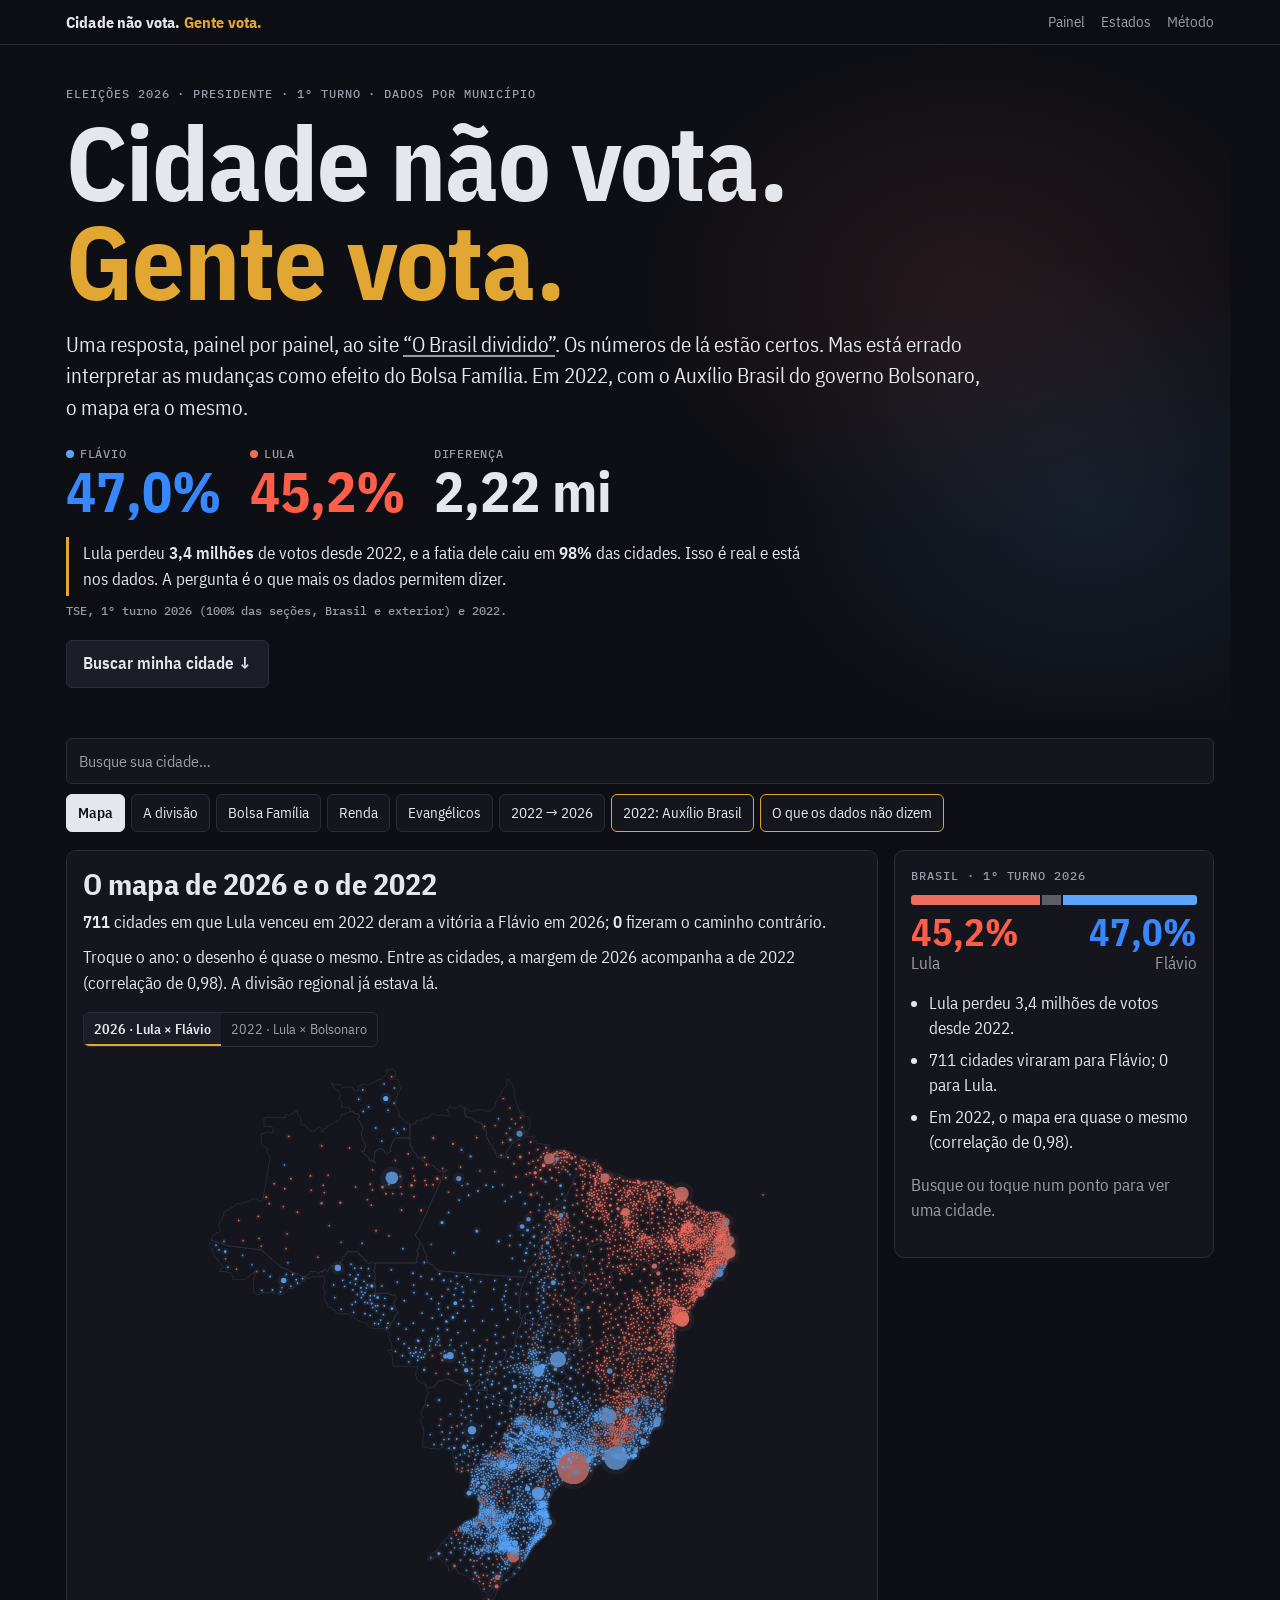
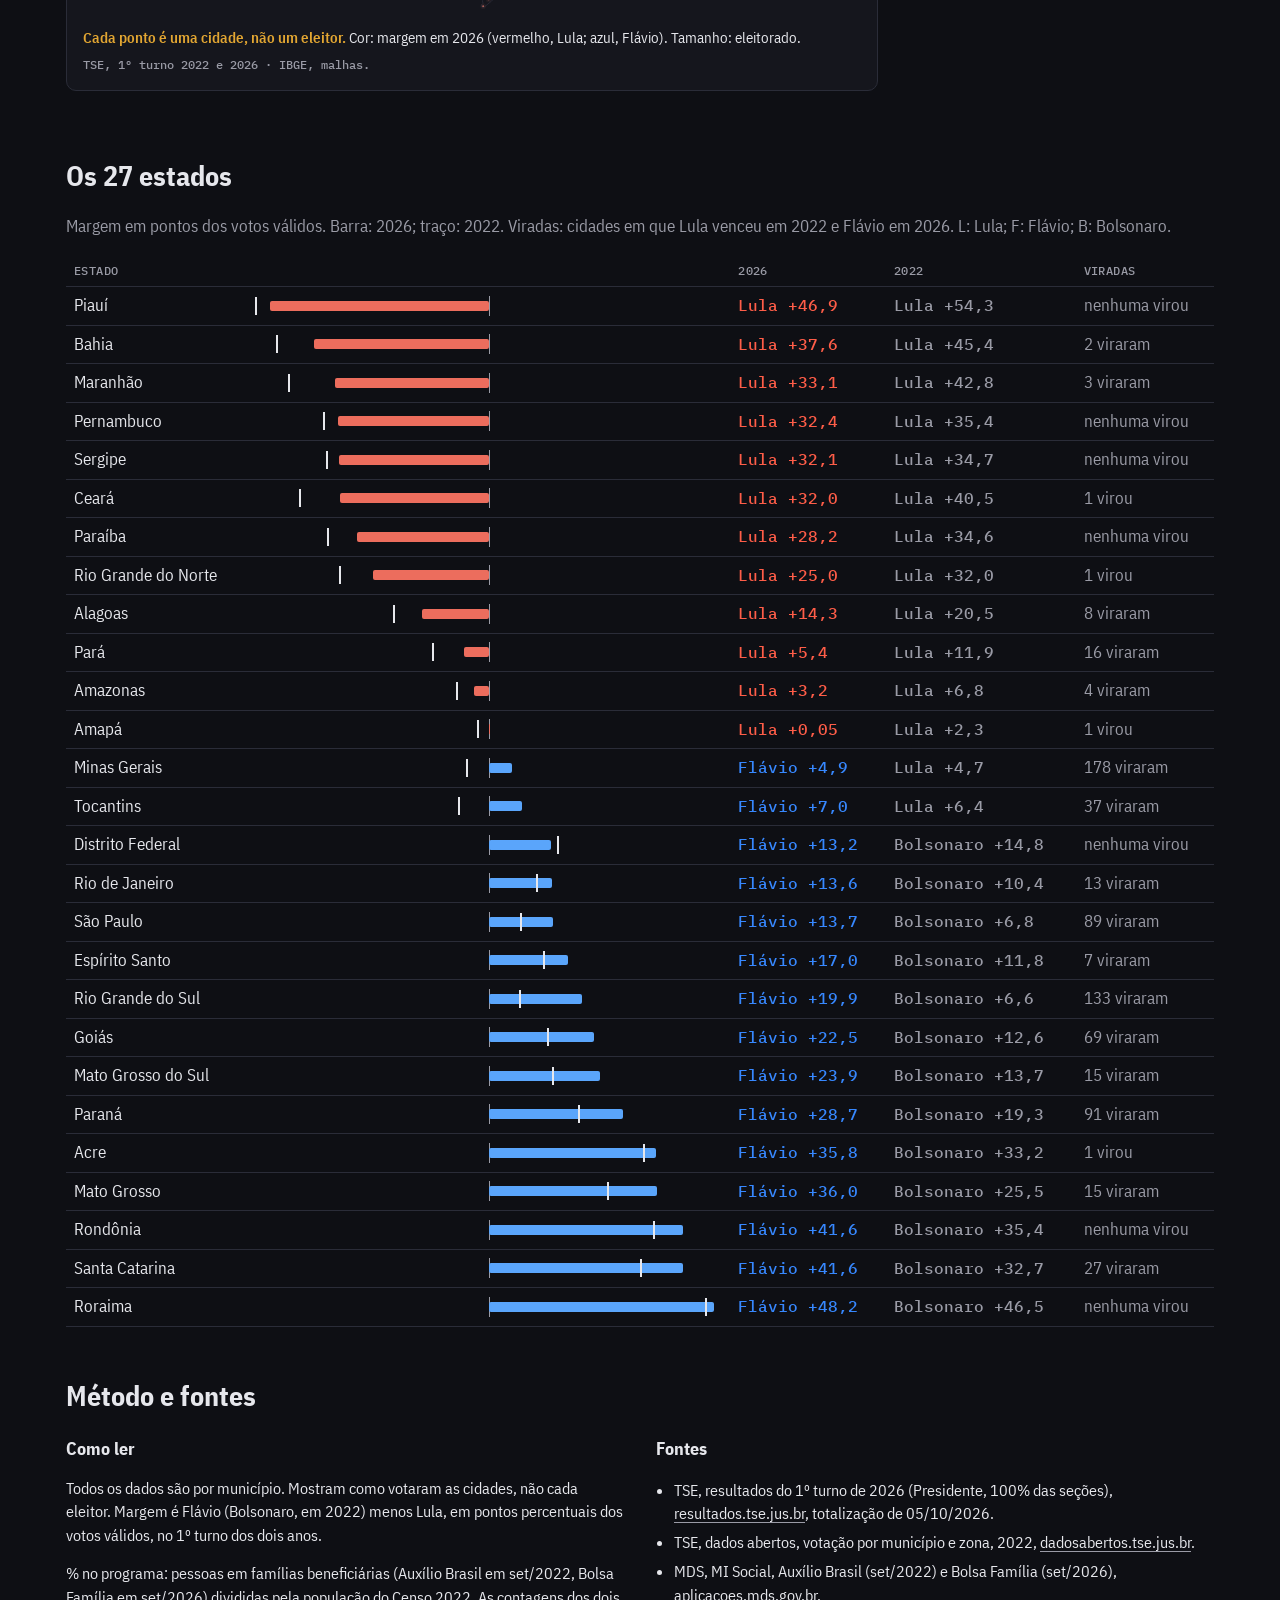
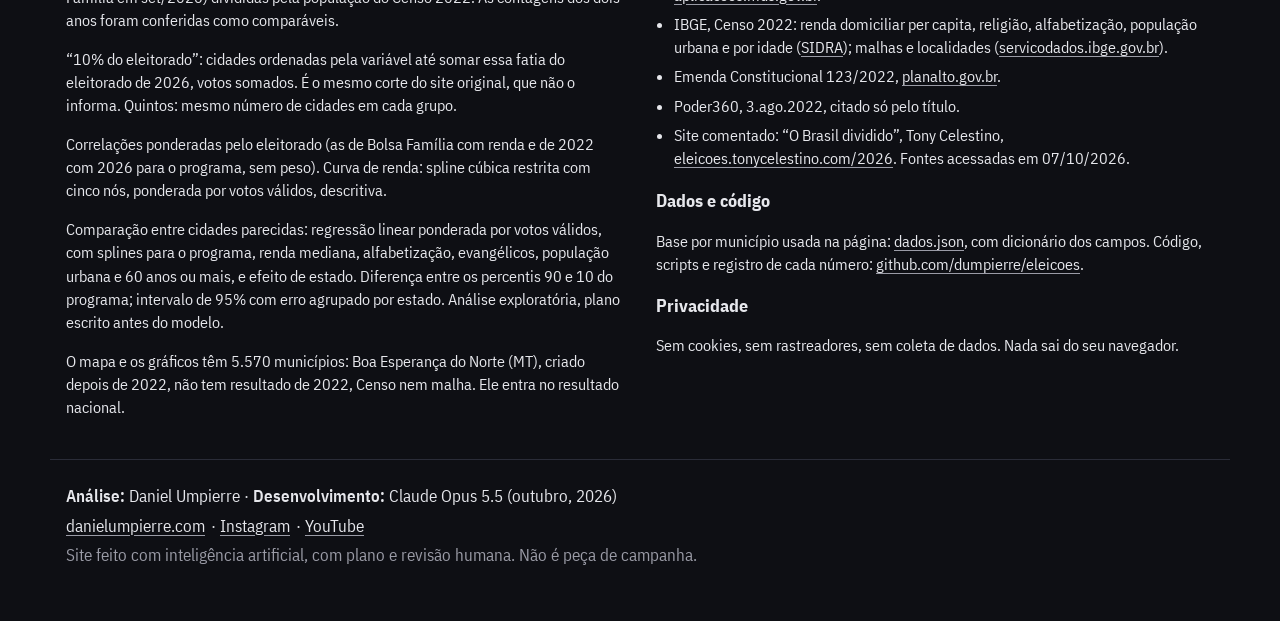
==== commit 8a452ad3: "Rodada 4 do site, código e dados de fontes oficiais - Topo: "Mas está errado interpretar as mudanças" ====
--- a/index.html
+++ b/index.html
@@ -12,10 +12,10 @@
 <meta name="theme-color" content="#0e0f14">
 <link rel="icon" href="data:image/svg+xml,%3Csvg xmlns='http://www.w3.org/2000/svg' viewBox='0 0 32 32'%3E%3Crect width='32' height='32' rx='6' fill='%230e0f14'/%3E%3Ccircle cx='11' cy='16' r='6' fill='%23ec6d5d'/%3E%3Ccircle cx='21' cy='16' r='6' fill='%235aa5fb'/%3E%3C/svg%3E">
 <style>
-@font-face{font-family:'Plex Cond';font-weight:400;font-style:normal;font-display:swap;src:url([data-uri]) format('woff2')}
-@font-face{font-family:'Plex Cond';font-weight:600;font-style:normal;font-display:swap;src:url([data-uri]) format('woff2')}
-@font-face{font-family:'Plex Cond';font-weight:700;font-style:normal;font-display:swap;src:url([data-uri]) format('woff2')}
-@font-face{font-family:'Plex Mono';font-weight:500;font-style:normal;font-display:swap;src:url([data-uri]) format('woff2')}
+@font-face{font-family:'Plex Cond';font-weight:400;font-style:normal;font-display:swap;src:url([data-uri]) format('woff2')}
+@font-face{font-family:'Plex Cond';font-weight:600;font-style:normal;font-display:swap;src:url([data-uri]) format('woff2')}
+@font-face{font-family:'Plex Cond';font-weight:700;font-style:normal;font-display:swap;src:url([data-uri]) format('woff2')}
+@font-face{font-family:'Plex Mono';font-weight:500;font-style:normal;font-display:swap;src:url([data-uri]) format('woff2')}
 :root{
   --bg:#0e0f14; --bg2:#15161d; --bg3:#1c1d26; --borda:#2a2c38;
   --txt:#e6e7ec; --sec:#9a9ba6;
@@ -185,6 +185,7 @@
 .fontes li{margin-bottom:6px}
 .rodape{max-width:var(--larg);margin:0 auto;padding:20px 16px 48px;border-top:1px solid var(--borda)}
 .rodape p{margin:4px 0}
+.redes a{margin-right:2px}
 
 @media (min-width:900px){
   .palco{grid-template-columns:minmax(0,1fr) 320px}
@@ -226,7 +227,7 @@
 <section class="hero" aria-labelledby="titulo">
   <p class="kicker">Eleições 2026 · Presidente · 1º turno · dados por município</p>
   <h1 id="titulo">Cidade não vota.<br><span>Gente vota.</span></h1>
-  <p class="sub">Uma resposta, painel por painel, ao site <a href="https://eleicoes.tonycelestino.com/2026/" rel="noopener">“O Brasil dividido”</a>. Os números de lá estão certos. A leitura de “compra de voto” não se sustenta: em 2022, com o Auxílio Brasil do governo Bolsonaro, o mapa era o mesmo.</p>
+  <p class="sub">Uma resposta, painel por painel, ao site <a href="https://eleicoes.tonycelestino.com/2026/" rel="noopener">“O Brasil dividido”</a>. Os números de lá estão certos. Mas está errado interpretar as mudanças como efeito do Bolsa Família. Em 2022, com o Auxílio Brasil do governo Bolsonaro, o mapa era o mesmo.</p>
   <div class="placar" role="group" aria-label="Resultado nacional do 1º turno de 2026">
     <div><span class="rot"><i class="pt pl"></i>Flávio</span><span class="v c-pl">47,0%</span></div>
     <div><span class="rot"><i class="pt lula"></i>Lula</span><span class="v c-lula">45,2%</span></div>
@@ -441,7 +442,7 @@
 <tr data-uf="ms" data-m26="23.92" data-m22="13.66"><th scope="row">Mato Grosso do Sul</th><td class="uf-barra" aria-hidden="true"><span class="eixo"><i></i><b></b></span></td><td class="num c-pl"><span class="lg">Flávio </span><span class="ab">F </span>+23,9</td><td class="num sec"><span class="lg">Bolsonaro </span><span class="ab">B </span>+13,7</td><td class="sec"><span class="lg">15 viraram</span><span class="ab num">15</span></td></tr>
 <tr data-uf="pr" data-m26="28.71" data-m22="19.27"><th scope="row">Paraná</th><td class="uf-barra" aria-hidden="true"><span class="eixo"><i></i><b></b></span></td><td class="num c-pl"><span class="lg">Flávio </span><span class="ab">F </span>+28,7</td><td class="num sec"><span class="lg">Bolsonaro </span><span class="ab">B </span>+19,3</td><td class="sec"><span class="lg">91 viraram</span><span class="ab num">91</span></td></tr>
 <tr data-uf="ac" data-m26="35.82" data-m22="33.24"><th scope="row">Acre</th><td class="uf-barra" aria-hidden="true"><span class="eixo"><i></i><b></b></span></td><td class="num c-pl"><span class="lg">Flávio </span><span class="ab">F </span>+35,8</td><td class="num sec"><span class="lg">Bolsonaro </span><span class="ab">B </span>+33,2</td><td class="sec"><span class="lg">1 virou</span><span class="ab num">1</span></td></tr>
-<tr data-uf="mt" data-m26="35.95" data-m22="25.46"><th scope="row">Mato Grosso</th><td class="uf-barra" aria-hidden="true"><span class="eixo"><i></i><b></b></span></td><td class="num c-pl"><span class="lg">Flávio </span><span class="ab">F </span>+35,9</td><td class="num sec"><span class="lg">Bolsonaro </span><span class="ab">B </span>+25,5</td><td class="sec"><span class="lg">15 viraram</span><span class="ab num">15</span></td></tr>
+<tr data-uf="mt" data-m26="35.97" data-m22="25.46"><th scope="row">Mato Grosso</th><td class="uf-barra" aria-hidden="true"><span class="eixo"><i></i><b></b></span></td><td class="num c-pl"><span class="lg">Flávio </span><span class="ab">F </span>+36,0</td><td class="num sec"><span class="lg">Bolsonaro </span><span class="ab">B </span>+25,5</td><td class="sec"><span class="lg">15 viraram</span><span class="ab num">15</span></td></tr>
 <tr data-uf="ro" data-m26="41.56" data-m22="35.38"><th scope="row">Rondônia</th><td class="uf-barra" aria-hidden="true"><span class="eixo"><i></i><b></b></span></td><td class="num c-pl"><span class="lg">Flávio </span><span class="ab">F </span>+41,6</td><td class="num sec"><span class="lg">Bolsonaro </span><span class="ab">B </span>+35,4</td><td class="sec"><span class="lg">nenhuma virou</span><span class="ab num">0</span></td></tr>
 <tr data-uf="sc" data-m26="41.61" data-m22="32.68"><th scope="row">Santa Catarina</th><td class="uf-barra" aria-hidden="true"><span class="eixo"><i></i><b></b></span></td><td class="num c-pl"><span class="lg">Flávio </span><span class="ab">F </span>+41,6</td><td class="num sec"><span class="lg">Bolsonaro </span><span class="ab">B </span>+32,7</td><td class="sec"><span class="lg">27 viraram</span><span class="ab num">27</span></td></tr>
 <tr data-uf="rr" data-m26="48.2" data-m22="46.53"><th scope="row">Roraima</th><td class="uf-barra" aria-hidden="true"><span class="eixo"><i></i><b></b></span></td><td class="num c-pl"><span class="lg">Flávio </span><span class="ab">F </span>+48,2</td><td class="num sec"><span class="lg">Bolsonaro </span><span class="ab">B </span>+46,5</td><td class="sec"><span class="lg">nenhuma virou</span><span class="ab num">0</span></td></tr>
@@ -474,7 +475,7 @@
         <li>Site comentado: “O Brasil dividido”, Tony Celestino, <a href="https://eleicoes.tonycelestino.com/2026/" rel="noopener">eleicoes.tonycelestino.com/2026</a>. Fontes acessadas em 07/10/2026.</li>
       </ul>
       <h3>Dados e código</h3>
-      <p>Base por município usada na página: <a href="dados.json" download>dados.json</a>, com dicionário dos campos. Código, scripts e registro de cada número: <span id="repo">repositório público (endereço a definir)</span>.</p>
+      <p>Base por município usada na página: <a href="dados.json" download>dados.json</a>, com dicionário dos campos. Código, scripts e registro de cada número: <a href="https://github.com/dumpierre/eleicoes" rel="noopener">github.com/dumpierre/eleicoes</a>.</p>
       <h3>Privacidade</h3>
       <p>Sem cookies, sem rastreadores, sem coleta de dados. Nada sai do seu navegador.</p>
     </div>
@@ -484,6 +485,7 @@
 
 <footer class="rodape">
   <p><b>Análise:</b> Daniel Umpierre · <b>Desenvolvimento:</b> Claude Opus 5.5 (outubro, 2026)</p>
+  <p class="redes"><a href="https://danielumpierre.com/" rel="me">danielumpierre.com</a> · <a href="https://www.instagram.com/daniel.umpierre/" rel="me noopener">Instagram</a> · <a href="https://www.youtube.com/@DanielUmpierre" rel="me noopener">YouTube</a></p>
   <p class="sec">Site feito com inteligência artificial, com plano e revisão humana. Não é peça de campanha.</p>
 </footer>
 
@@ -538,8 +540,9 @@
     PAD = celular ? { l: 50, r: 8, t: 26, b: 56 } : { l: 56, r: 14, t: 28, b: 44 };
   }
 
-  function corMargem(m, out, k) {
-    var t = Math.min(Math.abs(m) / 45, 1), base = m < 0 ? RGB.lula : RGB.pl, f = 0.3 + 0.7 * t;
+  function corMargem(m, out, k, piso) {
+    var p0 = piso === undefined ? 0.3 : piso;
+    var t = Math.min(Math.abs(m) / 45, 1), base = m < 0 ? RGB.lula : RGB.pl, f = p0 + (1 - p0) * t;
     for (var j = 0; j < 3; j++) out[k + j] = RGB.neutro[j] + (base[j] - RGB.neutro[j]) * f;
   }
   function raio(i, maxR) { return Math.max(0.9, Math.sqrt(C.el[i] / maxEl) * maxR); }
@@ -566,7 +569,7 @@
       ESC.lat = function (v) { return oy + (lat1 - v) * s; };
       for (i = 0; i < N; i++) {
         L.x[i] = ESC.lon(C.lon[i]); L.y[i] = ESC.lat(C.lat[i]); L.r[i] = raio(i, celular ? 11 : 16);
-        corMargem(mm[i], L.c, i * 3); L.a[i] = 0.85;
+        corMargem(mm[i], L.c, i * 3, 0.5); L.a[i] = 0.95;
       }
     } else if (l === 'divisao') {
       var lo = -YMAX, larg = 2, nb = Math.round(2 * YMAX / larg), cont = new Array(nb).fill(0), vot = new Array(nb).fill(0);
@@ -712,6 +715,14 @@
     ctx.clearRect(0, 0, W, H);
     if (st.lente === 'ajuste') return;
     decoracao();
+    if (st.lente === 'mapa') {  // brilho: halo largo e fraco sob cada ponto
+      for (var h = 0; h < N; h++) {
+        if (cur.a[h] < 0.02) continue;
+        ctx.globalAlpha = cur.a[h] * 0.09;
+        ctx.fillStyle = 'rgb(' + (cur.c[h * 3] | 0) + ',' + (cur.c[h * 3 + 1] | 0) + ',' + (cur.c[h * 3 + 2] | 0) + ')';
+        ctx.beginPath(); ctx.arc(cur.x[h], cur.y[h], Math.min(cur.r[h] * 1.8 + 1.2, cur.r[h] + 5), 0, 6.2832); ctx.fill();
+      }
+    }
     for (var i = 0; i < N; i++) {
       var a = cur.a[i];
       if (a < 0.02) continue;
